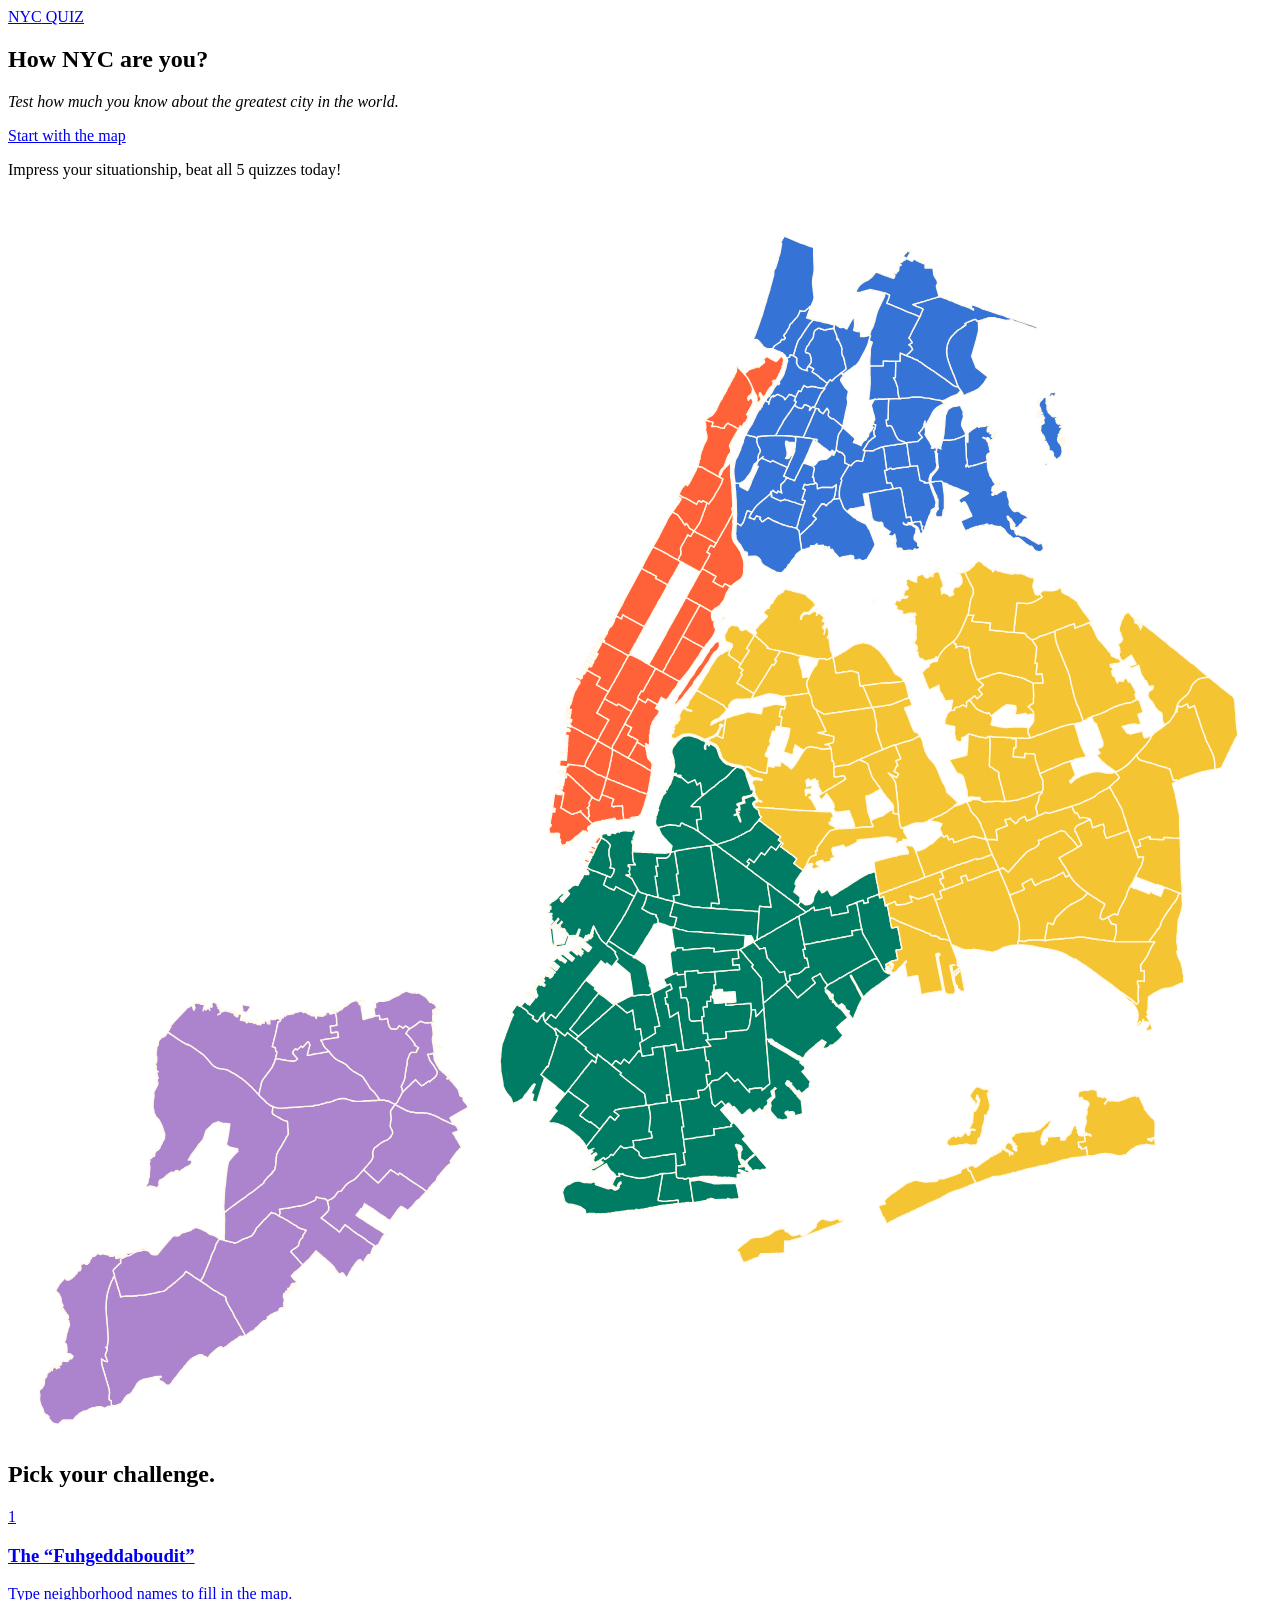
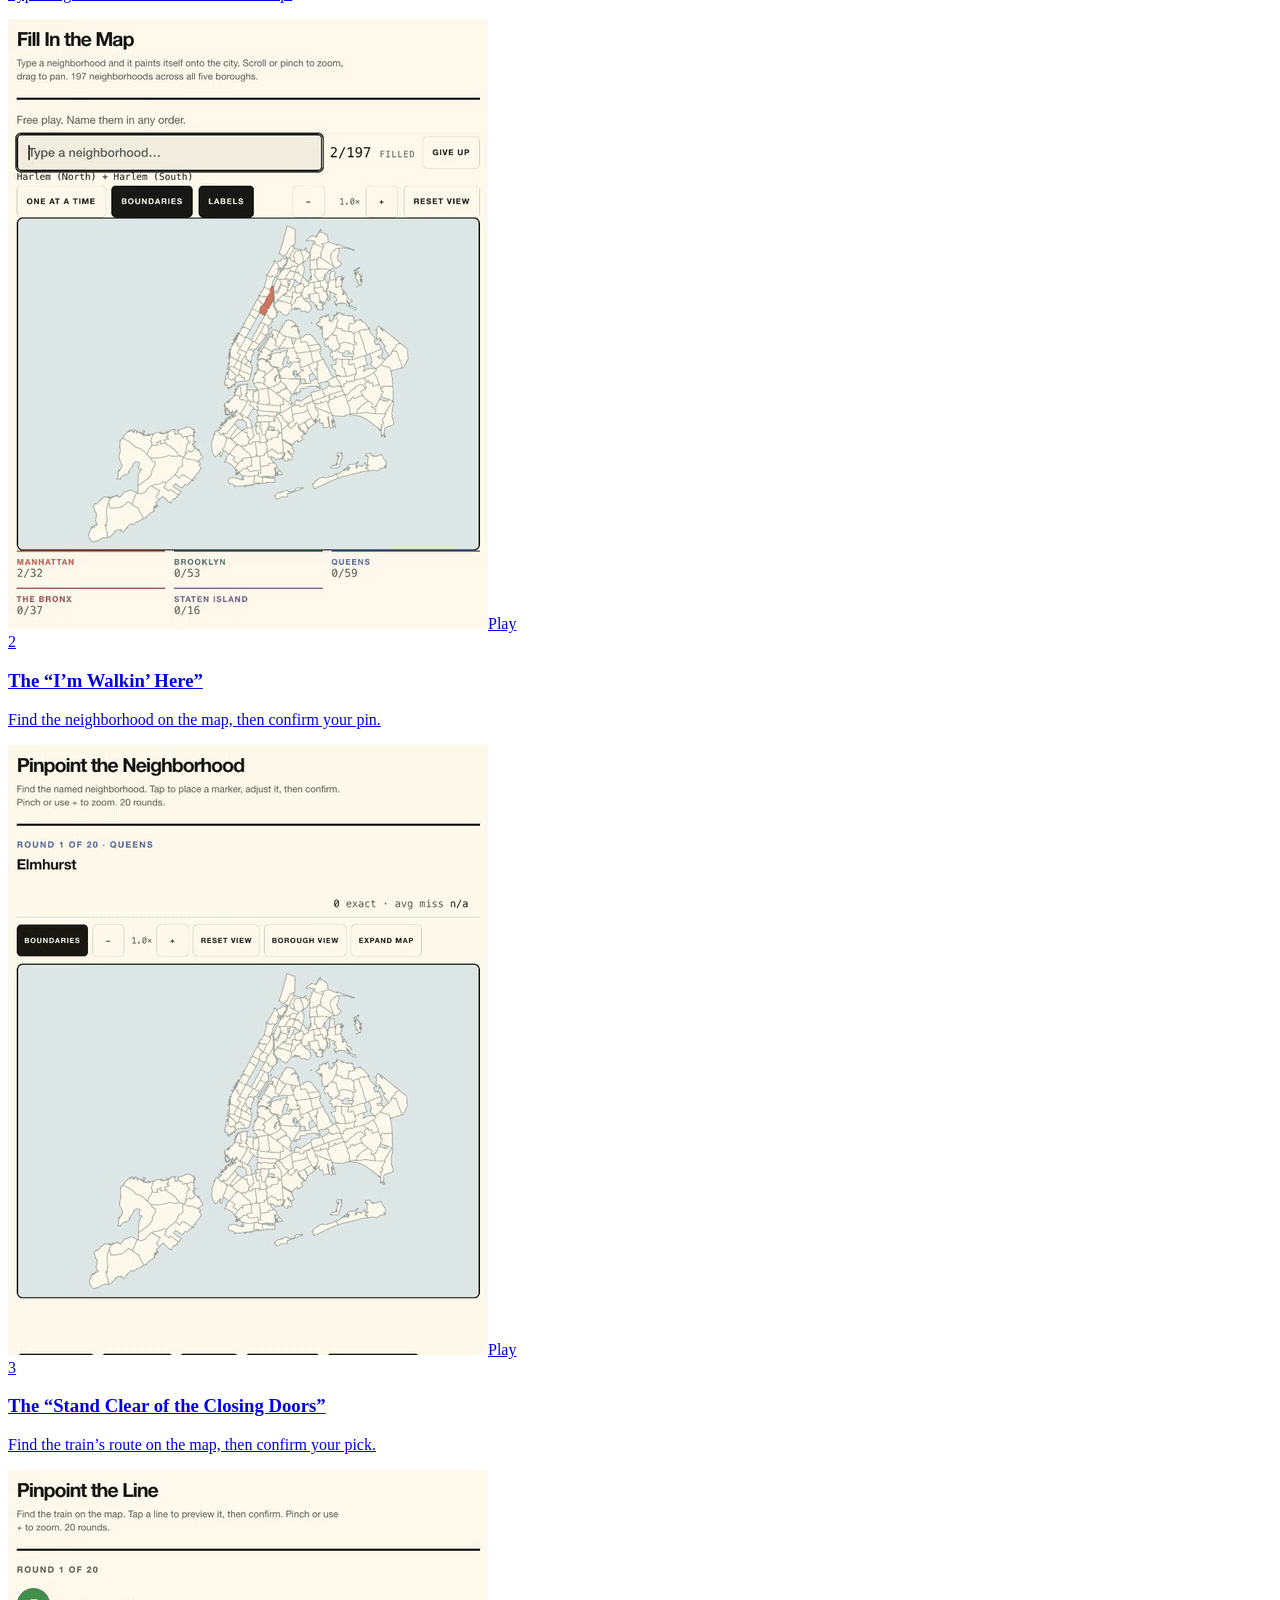
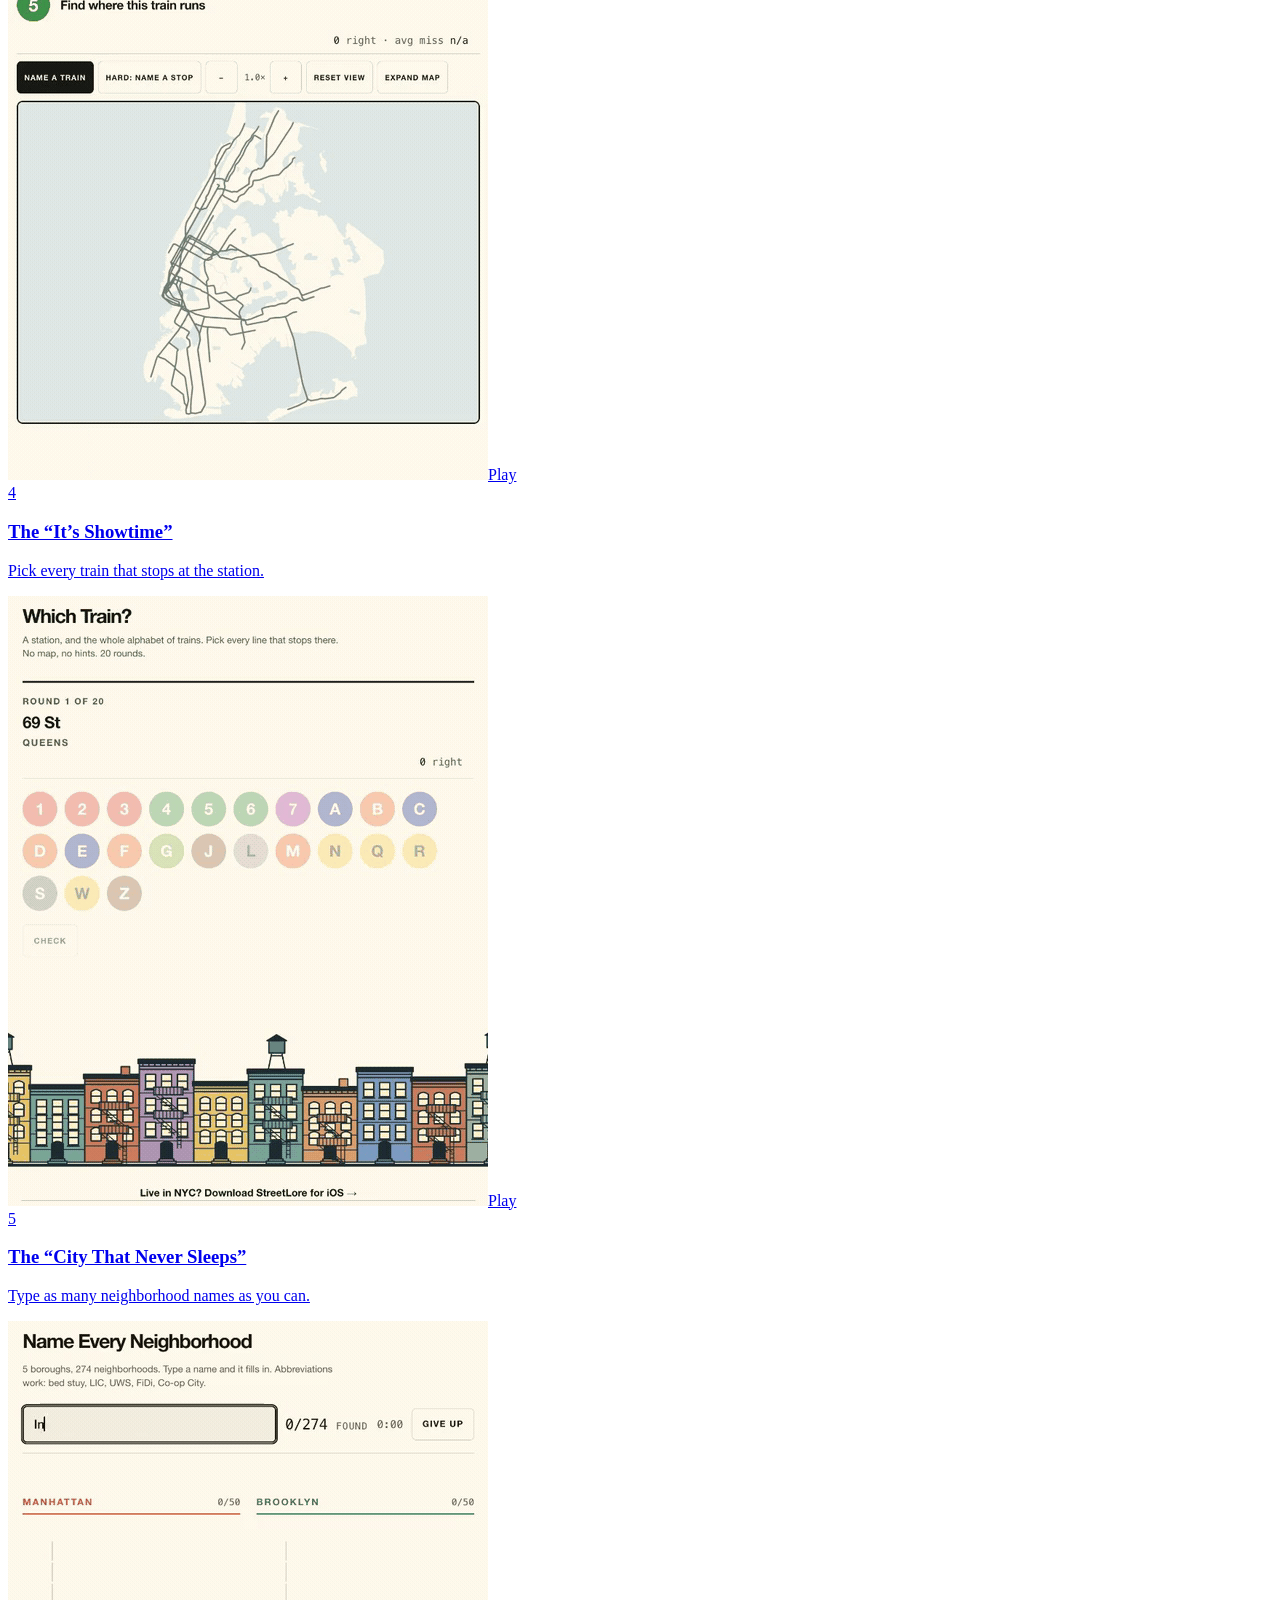
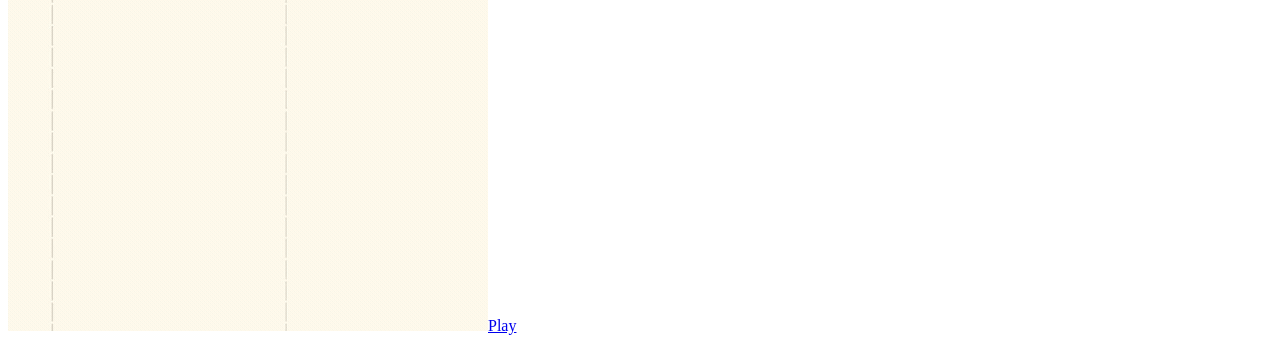
==== index.html @ 8388d72e "Simplify quiz cards and move Play below clickable gameplay previews" ====
<!doctype html>
<html lang="en"><head>
<meta charset="utf-8">
<meta name="viewport" content="width=device-width, initial-scale=1">
<title>NYC Quiz — How NYC are you?</title>
<meta name="description" content="Five free NYC quizzes. Name the neighborhoods, find your borough, and put your subway knowledge to the test. How much of New York do you really know?">
<meta property="og:title" content="How NYC are you?">
<meta property="og:description" content="197 neighborhoods. 5 boroughs. 23 subway lines. Five free quizzes to test your NYC knowledge.">
<meta property="og:type" content="website">
</head><body class="menu-page">
<div class="wrap">
<header class="masthead"><a class="wordmark" href="index.html" aria-label="NYC Quiz home"><span class="brand-bullet">NYC</span> QUIZ</a></header>
<main>
<section class="hero" aria-labelledby="hero-title">
<div class="hero-copy"><h1 id="hero-title" aria-label="How NYC are you?">How <span class="new-york"><span id="rotating-place" aria-hidden="true">NYC</span><button type="button" class="rotation-toggle" aria-label="Pause place name rotation" aria-pressed="false" title="Pause place name rotation" hidden><span aria-hidden="true">Ⅱ</span></button></span> are you<span class="question">?</span></h1><p class="eyebrow"><em>Test how much you know about the greatest city in the world.</em></p><a class="hero-cta" href="fill-the-map.html">Start with the map </a><p class="situationship">Impress your situationship, beat all 5 quizzes today!</p></div>
<div class="city-art"><svg viewBox="0 0 580 570" role="img" aria-label="Map of New York City’s five boroughs, colored by borough"><g stroke="#fff9e9" stroke-width=".65" stroke-linejoin="round"><path d="M271.7,428.7 L270.0,430.8 L268.6,432.5 L268.0,433.4 L267.3,434.2 L267.0,434.6 L265.5,436.5 L265.0,436.4 L264.8,435.8 L264.5,435.2 L264.1,434.8 L263.8,434.3 L263.4,433.8 L262.9,433.4 L262.3,432.6 L261.8,432.1 L259.7,430.4 L258.9,429.8 L258.2,429.3 L257.8,429.0 L257.5,428.7 L257.0,428.4 L256.5,428.1 L256.2,427.8 L255.9,427.7 L255.5,427.6 L255.0,427.3 L254.4,426.9 L253.5,426.7 L252.7,426.3 L252.2,426.1 L251.7,426.0 L251.4,426.0 L251.1,425.9 L250.8,425.9 L250.5,425.8 L250.2,425.8 L249.9,425.8 L249.5,425.8 L249.2,425.9 L248.4,425.6 L248.1,425.2 L248.3,424.8 L248.8,424.3 L249.3,423.7 L249.5,423.3 L250.0,422.6 L250.2,422.4 L250.8,421.6 L251.1,421.2 L252.0,420.2 L251.3,419.6 L250.5,419.0 L252.3,416.8 L253.9,414.7 L255.7,412.5 L256.3,411.7 L256.9,410.9 L257.2,411.2 L259.1,412.6 L259.5,413.0 L260.3,413.5 L261.4,414.3 L263.9,416.0 L264.6,416.5 L265.3,417.0 L265.6,417.3 L266.4,417.8 L266.0,418.2 L265.6,418.6 L264.7,419.5 L262.9,421.7 L262.4,422.4 L262.9,422.8 L263.1,422.9 L263.9,423.4 L264.7,424.1 L265.5,424.6 L266.2,425.1 L267.0,425.6 L267.3,425.2 L268.0,425.8 L268.7,426.4 L269.5,426.9 L270.2,427.6 L270.9,428.1 L271.7,428.7 L271.7,428.7 Z" fill="#007c65"/><path d="M235.3,372.3 L237.8,374.0 L238.5,374.8 L238.7,375.4 L239.2,375.7 L239.6,376.0 L240.1,376.2 L240.4,376.5 L240.7,376.6 L241.0,376.7 L241.4,376.9 L241.0,377.3 L240.7,377.7 L242.7,379.5 L243.1,379.1 L243.6,378.4 L243.9,378.0 L244.0,377.7 L244.2,377.3 L244.9,376.5 L245.2,376.2 L245.6,375.7 L246.0,375.4 L246.3,375.0 L246.2,375.4 L246.0,375.8 L245.8,376.2 L245.7,376.7 L245.6,377.3 L245.8,377.7 L245.9,378.2 L246.0,378.6 L246.2,378.9 L246.4,379.3 L246.9,379.9 L247.2,380.1 L247.8,380.6 L248.2,380.8 L248.6,381.2 L249.1,381.6 L249.6,381.9 L249.9,382.2 L250.2,382.3 L250.4,382.6 L250.7,383.0 L251.0,383.2 L251.3,383.9 L251.5,384.3 L251.6,384.9 L251.6,385.6 L251.9,385.5 L252.4,385.8 L252.1,386.7 L251.8,387.7 L251.5,388.7 L251.2,389.6 L250.9,390.5 L250.6,391.6 L250.3,392.5 L249.7,394.4 L248.6,397.4 L248.4,398.2 L248.1,399.2 L247.8,400.1 L247.4,399.9 L247.1,400.3 L246.9,400.5 L246.6,401.1 L246.3,401.3 L245.8,402.1 L245.2,402.9 L244.6,403.6 L245.5,404.4 L246.3,405.0 L246.0,405.6 L245.9,406.2 L245.8,406.6 L245.3,407.9 L244.7,410.0 L243.6,413.4 L242.9,415.7 L242.7,416.4 L240.5,415.7 L241.2,412.8 L240.6,412.5 L240.1,412.2 L240.2,411.8 L241.1,409.9 L241.4,409.4 L241.5,408.9 L241.9,408.1 L241.5,407.9 L241.1,408.1 L240.8,408.5 L240.3,409.0 L240.0,409.5 L239.6,410.0 L239.2,410.5 L239.0,410.9 L238.6,411.4 L238.0,412.1 L237.8,412.4 L237.5,412.6 L237.1,413.1 L236.7,413.9 L236.4,414.3 L235.7,415.0 L235.1,415.2 L234.8,415.5 L234.5,415.6 L234.1,415.9 L233.2,416.3 L232.8,416.4 L232.6,416.5 L232.0,416.8 L231.7,416.9 L231.5,416.5 L231.3,416.0 L231.2,415.5 L231.1,415.1 L230.9,414.7 L230.7,414.3 L230.4,413.9 L230.2,413.7 L228.9,412.1 L227.8,410.4 L227.6,409.8 L227.3,409.1 L227.2,408.7 L227.0,406.8 L226.8,406.1 L226.7,405.2 L226.6,404.6 L226.3,403.0 L226.2,402.6 L226.1,402.2 L226.1,401.8 L226.1,401.3 L226.0,400.3 L226.0,399.7 L226.0,399.4 L226.0,398.8 L225.9,398.3 L225.8,398.1 L225.8,397.7 L225.8,397.4 L225.9,396.4 L226.0,396.0 L226.1,395.2 L226.1,394.3 L226.3,392.5 L226.4,391.3 L226.6,390.4 L226.6,390.0 L226.7,389.6 L226.8,389.4 L227.0,388.8 L227.4,387.8 L227.5,387.4 L227.8,386.7 L228.4,384.9 L229.3,382.6 L229.5,381.9 L229.9,381.0 L230.2,380.0 L230.5,379.2 L230.9,378.3 L228.9,377.5 L231.0,378.2 L231.2,377.5 L231.5,377.0 L231.7,376.6 L232.0,376.2 L231.7,375.8 L231.3,375.4 L231.0,375.0 L233.1,372.1 L233.5,371.4 L234.7,372.3 L235.3,372.3 L235.3,372.3 Z" fill="#007c65"/><path d="M338.8,308.4 L339.1,308.6 L339.5,309.0 L340.2,309.4 L341.0,310.1 L342.1,311.0 L342.9,311.5 L343.3,311.9 L343.7,312.1 L344.4,312.6 L345.2,313.2 L345.5,313.4 L345.9,313.8 L346.7,314.3 L347.4,314.9 L347.7,315.1 L348.2,315.4 L348.5,315.9 L348.6,316.4 L348.7,316.9 L348.7,317.3 L348.8,317.9 L348.9,318.2 L348.9,318.8 L349.1,319.8 L349.2,320.7 L349.4,321.6 L349.5,322.7 L349.7,323.6 L349.7,324.0 L349.8,324.5 L350.0,325.5 L350.1,326.4 L350.2,326.8 L349.3,326.8 L348.5,326.7 L347.4,326.7 L344.9,326.4 L344.8,327.5 L344.7,328.9 L343.8,328.8 L342.7,328.8 L341.7,328.6 L341.5,328.6 L340.0,328.5 L339.6,328.5 L339.1,328.5 L338.8,328.5 L338.4,328.4 L336.7,328.2 L336.3,328.2 L335.6,328.2 L333.9,328.1 L333.5,328.1 L330.8,327.9 L329.7,327.7 L328.8,327.7 L328.1,327.7 L326.9,327.6 L326.1,327.6 L325.3,327.5 L325.0,327.5 L323.5,327.3 L322.6,327.3 L322.7,325.9 L322.7,324.9 L323.4,324.9 L325.5,325.1 L326.4,325.1 L326.2,324.2 L326.1,323.2 L325.9,322.3 L325.8,321.4 L325.6,320.3 L325.5,319.4 L325.4,318.5 L325.3,318.1 L325.2,317.5 L325.1,316.5 L324.9,315.6 L324.8,314.6 L324.6,313.7 L324.5,312.8 L324.3,311.7 L324.2,310.8 L324.0,309.9 L323.9,308.9 L323.7,308.0 L323.6,307.1 L323.5,306.0 L323.3,305.1 L323.2,304.2 L323.1,303.5 L323.0,303.0 L323.0,302.6 L322.9,302.3 L322.8,301.5 L322.6,300.3 L322.5,299.4 L322.3,298.5 L323.0,298.4 L324.8,298.1 L325.6,298.6 L326.2,299.1 L327.0,299.6 L327.8,300.3 L328.1,300.6 L328.5,300.8 L328.9,301.1 L329.3,301.3 L329.9,301.9 L330.3,302.1 L330.7,302.4 L331.5,302.9 L331.8,303.3 L332.1,303.4 L332.5,303.7 L332.8,303.9 L333.5,304.5 L334.2,305.0 L334.7,305.4 L335.1,305.6 L335.4,305.9 L336.1,306.4 L336.9,306.9 L337.8,307.6 L338.1,307.8 L338.6,308.2 L338.8,308.4 L338.8,308.4 Z" fill="#007c65"/><path d="M322.6,327.3 L319.9,327.1 L319.5,327.1 L319.0,327.1 L318.6,327.0 L318.2,327.0 L317.1,326.8 L314.7,326.7 L313.8,326.6 L312.7,326.3 L311.6,325.9 L310.9,325.9 L308.6,325.3 L305.6,324.3 L305.5,323.2 L305.3,321.9 L305.2,321.5 L306.2,321.4 L307.1,321.2 L308.1,321.1 L307.9,320.2 L307.8,319.1 L307.6,318.2 L307.5,317.2 L307.3,316.3 L307.2,315.4 L307.0,314.5 L306.9,313.4 L306.8,312.9 L306.8,312.5 L306.7,312.0 L306.6,311.6 L307.3,311.5 L307.1,308.7 L306.7,306.7 L306.3,303.8 L306.0,302.0 L305.8,301.2 L306.7,300.9 L308.0,300.7 L308.9,300.6 L309.9,300.3 L310.8,300.2 L311.7,300.0 L312.5,299.9 L313.4,299.8 L314.3,299.6 L314.8,299.5 L315.3,299.5 L315.8,299.4 L316.7,299.3 L317.0,299.3 L318.7,299.0 L319.6,298.9 L320.5,298.7 L322.1,298.5 L322.5,299.4 L322.6,300.3 L322.8,301.3 L322.9,302.3 L323.0,302.6 L323.0,303.0 L323.1,303.5 L323.1,303.9 L323.3,305.1 L323.5,306.0 L323.6,306.8 L323.7,308.0 L323.8,308.6 L324.0,309.9 L324.2,310.8 L324.3,311.7 L324.5,312.8 L324.6,313.7 L324.8,314.6 L324.9,315.6 L325.1,316.5 L325.2,317.5 L325.3,318.1 L325.4,318.5 L325.5,319.4 L325.6,320.3 L325.8,321.4 L325.9,322.3 L326.1,323.2 L326.2,324.2 L326.4,325.1 L325.5,325.1 L323.4,324.9 L322.7,324.9 L322.7,325.9 L322.6,327.3 L322.6,327.3 Z" fill="#007c65"/><path d="M277.1,399.4 L279.3,401.2 L281.5,402.9 L280.9,403.5 L283.0,405.3 L285.2,407.0 L286.2,407.8 L287.1,408.5 L287.5,408.7 L289.7,410.5 L291.9,412.2 L292.2,412.6 L292.4,413.9 L292.5,414.3 L292.6,415.2 L292.8,416.7 L293.0,417.7 L292.1,417.8 L291.2,418.0 L290.3,418.1 L289.3,418.2 L288.4,418.3 L287.4,418.5 L286.4,418.6 L286.0,418.7 L285.5,418.7 L284.6,418.9 L283.6,419.0 L282.7,419.1 L281.9,419.2 L280.9,419.4 L279.9,419.6 L278.8,419.8 L278.1,420.6 L278.6,420.9 L280.4,422.4 L279.7,423.1 L279.1,423.8 L278.5,424.6 L276.3,422.8 L275.9,423.4 L275.2,424.2 L274.6,425.0 L274.0,425.8 L273.4,426.4 L271.7,428.7 L270.9,428.1 L270.2,427.6 L269.5,426.9 L268.7,426.4 L268.0,425.8 L267.3,425.2 L267.0,425.6 L266.2,425.1 L265.5,424.6 L264.7,424.1 L263.9,423.4 L263.1,422.9 L262.9,422.8 L262.4,422.4 L262.9,421.7 L264.7,419.5 L265.3,418.9 L266.0,418.2 L266.4,417.8 L265.6,417.3 L265.3,417.0 L264.6,416.5 L263.9,416.0 L261.4,414.3 L260.3,413.5 L259.5,413.0 L259.1,412.6 L257.2,411.2 L256.9,410.9 L257.5,410.2 L258.1,409.5 L258.6,408.7 L259.2,408.1 L259.8,407.3 L260.4,406.5 L261.0,405.9 L261.5,405.1 L262.2,404.3 L262.7,403.5 L263.3,402.9 L263.9,402.1 L264.4,401.3 L265.0,400.7 L265.6,399.9 L266.1,399.4 L266.8,398.4 L267.4,397.7 L268.0,396.9 L269.6,398.2 L269.8,397.2 L270.1,396.1 L270.2,395.3 L270.4,394.7 L270.5,394.3 L272.2,395.5 L272.6,395.6 L272.9,396.1 L273.2,396.4 L274.7,397.4 L277.1,399.4 L277.1,399.4 Z" fill="#007c65"/><path d="M291.1,388.3 L289.9,389.1 L290.0,389.6 L290.1,390.1 L290.3,391.2 L290.4,392.1 L290.5,393.1 L289.6,392.6 L289.0,393.3 L288.7,393.8 L288.4,394.0 L288.2,394.4 L287.9,394.8 L287.6,395.2 L287.3,395.5 L287.0,395.8 L286.7,396.2 L286.1,396.9 L285.8,397.3 L285.5,397.7 L285.0,398.4 L282.7,396.6 L282.1,397.4 L281.7,398.1 L281.1,398.8 L278.9,397.2 L278.3,397.8 L277.7,398.6 L277.1,399.4 L274.7,397.4 L273.2,396.4 L272.9,396.1 L272.3,395.8 L272.2,395.5 L270.5,394.2 L270.4,394.5 L270.3,395.1 L270.1,396.1 L269.2,395.5 L267.0,393.8 L264.8,391.9 L265.1,391.6 L265.4,391.3 L264.2,390.4 L263.6,389.9 L263.2,389.5 L261.1,387.8 L260.4,387.3 L260.8,386.9 L261.1,386.6 L261.8,386.0 L262.5,385.3 L263.2,384.7 L263.9,384.1 L264.6,383.5 L265.3,382.8 L266.1,382.2 L266.8,381.6 L267.5,381.0 L268.2,380.4 L268.9,379.7 L269.6,379.1 L270.4,378.4 L271.1,377.9 L271.8,377.3 L272.4,376.6 L272.9,376.2 L273.1,376.0 L273.8,375.4 L274.6,374.8 L275.3,374.1 L276.0,373.5 L276.7,372.8 L277.4,372.3 L278.1,371.7 L278.9,371.0 L279.7,371.8 L280.5,372.3 L281.3,373.0 L282.1,373.6 L282.5,374.0 L282.8,374.3 L283.8,375.0 L284.1,375.3 L284.7,375.0 L285.1,374.8 L285.9,374.4 L286.7,373.9 L287.0,376.3 L287.1,376.7 L287.2,377.4 L287.4,378.9 L287.5,379.9 L287.6,380.4 L287.7,381.0 L287.8,381.7 L288.0,383.0 L289.1,382.7 L290.2,382.6 L290.5,384.3 L290.5,384.9 L290.7,385.7 L291.1,388.3 L291.1,388.3 Z" fill="#007c65"/><path d="M314.4,462.5 L314.0,462.5 L313.7,462.4 L313.4,462.4 L313.1,462.4 L312.8,462.4 L312.4,462.3 L311.8,462.3 L311.2,462.4 L310.7,462.4 L310.6,463.1 L310.4,462.7 L309.7,462.5 L309.0,462.7 L308.5,462.7 L308.0,462.8 L308.0,463.4 L307.8,463.1 L307.5,462.9 L307.5,461.2 L305.9,461.4 L304.0,461.5 L302.2,461.8 L301.9,461.8 L301.6,461.8 L301.3,461.8 L300.9,461.8 L300.6,461.8 L300.2,461.8 L299.4,461.6 L299.0,461.5 L298.7,461.5 L298.5,461.4 L298.2,461.2 L298.3,460.9 L298.3,460.5 L298.5,459.9 L298.7,458.8 L299.0,457.1 L299.1,456.3 L299.3,455.3 L299.4,454.6 L299.7,453.1 L299.9,451.6 L300.0,451.2 L300.1,450.7 L300.2,450.1 L300.3,449.7 L300.4,449.0 L300.6,449.0 L303.5,448.9 L304.3,448.8 L305.3,448.6 L306.5,448.5 L306.7,448.9 L306.7,449.5 L306.8,450.3 L306.9,450.7 L307.8,451.2 L309.4,451.1 L309.9,451.1 L310.1,451.4 L310.4,451.5 L310.9,451.5 L311.2,451.4 L311.7,451.2 L312.4,451.0 L312.7,451.2 L312.8,451.7 L312.9,452.5 L313.1,453.7 L313.5,455.9 L313.7,457.6 L313.8,458.0 L313.9,459.0 L314.4,462.0 L314.4,462.5 L314.4,462.5 Z" fill="#007c65"/><path d="M274.8,312.4 L272.8,311.7 L271.1,311.0 L269.5,310.4 L269.3,310.3 L268.8,310.2 L268.4,310.1 L268.1,309.9 L267.8,309.8 L267.4,309.7 L267.1,309.5 L266.7,309.4 L266.3,309.0 L265.7,308.7 L266.0,307.7 L266.3,306.7 L266.6,306.3 L267.0,305.5 L267.4,304.7 L267.7,304.1 L267.9,303.8 L267.8,303.3 L268.1,303.0 L268.4,303.0 L268.9,301.5 L269.3,300.6 L269.8,299.5 L270.1,299.3 L270.1,298.9 L270.6,297.8 L270.8,297.6 L271.0,297.2 L271.9,295.6 L272.2,295.1 L272.5,295.1 L272.8,295.2 L273.3,295.5 L273.9,295.9 L274.3,296.1 L274.6,296.3 L274.9,296.5 L275.1,296.8 L275.9,297.7 L276.3,298.0 L276.4,298.4 L276.2,299.3 L276.0,299.8 L275.9,300.2 L275.8,300.6 L275.8,300.8 L275.8,301.2 L275.8,301.9 L275.8,302.9 L275.9,303.4 L276.0,303.8 L276.4,305.5 L276.6,306.0 L276.8,307.1 L276.6,307.6 L276.5,308.1 L276.2,308.7 L276.5,308.7 L277.7,309.0 L278.1,309.1 L278.1,310.2 L278.0,310.7 L277.6,311.6 L277.3,312.0 L277.1,312.4 L276.7,313.2 L274.8,312.4 L274.8,312.4 Z" fill="#007c65"/><path d="M365.4,344.1 L365.9,346.1 L365.6,346.1 L364.9,346.2 L365.2,348.3 L365.6,350.2 L366.2,350.1 L366.4,350.2 L367.1,352.2 L367.5,354.3 L366.8,354.5 L366.4,354.5 L366.0,354.6 L365.7,354.8 L365.1,355.5 L364.0,356.5 L363.7,356.7 L363.4,356.8 L363.1,357.1 L362.2,357.4 L361.8,357.4 L361.4,357.5 L360.8,357.6 L360.3,357.6 L359.5,357.9 L358.6,358.0 L359.0,360.4 L358.2,361.0 L357.8,361.3 L357.1,360.4 L357.0,360.0 L356.7,358.5 L356.6,358.2 L356.3,356.3 L355.3,356.6 L354.4,356.7 L354.0,356.8 L353.3,355.9 L352.6,355.2 L352.0,354.4 L350.9,353.1 L349.4,351.4 L349.1,350.9 L348.3,350.1 L348.2,349.4 L347.8,347.5 L347.6,346.5 L347.5,345.9 L347.4,345.5 L346.9,345.5 L346.5,345.7 L345.5,345.8 L344.8,346.1 L344.4,345.4 L343.6,344.5 L343.3,344.2 L342.5,343.2 L342.2,342.9 L343.2,342.0 L343.5,341.9 L343.7,341.8 L344.3,341.5 L344.6,341.3 L345.5,340.7 L346.4,340.3 L347.1,340.1 L348.1,339.3 L349.0,338.8 L349.4,338.7 L349.9,338.3 L350.6,337.9 L350.9,337.7 L351.5,337.4 L351.8,337.2 L352.4,336.8 L353.3,336.3 L354.2,335.8 L355.1,335.3 L355.4,335.1 L355.9,334.9 L356.2,334.6 L356.5,334.5 L356.9,334.2 L358.0,333.7 L358.5,333.3 L358.9,333.1 L359.4,332.8 L360.1,332.4 L360.6,332.1 L361.2,331.9 L361.8,331.4 L362.6,331.0 L362.8,330.9 L363.1,332.1 L363.3,333.6 L363.6,335.1 L364.0,336.8 L364.3,338.4 L364.6,340.1 L365.0,342.0 L365.4,344.1 L365.4,344.1 Z" fill="#007c65"/><path d="M364.9,309.9 L364.4,310.6 L363.8,311.3 L363.4,311.9 L363.0,312.5 L362.1,313.8 L361.4,315.0 L361.3,315.4 L361.1,316.2 L361.3,316.4 L361.8,316.8 L361.3,318.1 L360.6,319.8 L361.1,320.1 L361.7,320.6 L362.4,321.2 L363.1,321.8 L363.5,322.0 L363.4,322.9 L363.4,323.8 L363.7,324.1 L362.8,325.4 L362.3,326.0 L361.7,325.7 L361.0,325.0 L360.1,324.3 L359.7,324.0 L359.4,323.8 L358.6,323.2 L357.9,322.7 L357.5,322.4 L357.1,322.1 L356.4,321.5 L355.6,321.0 L354.9,320.4 L354.1,319.9 L353.4,319.3 L353.1,319.1 L352.6,318.8 L351.9,318.2 L351.2,317.7 L350.5,317.1 L349.9,316.7 L348.9,316.0 L348.5,315.6 L347.7,315.1 L347.4,314.9 L346.7,314.3 L345.9,313.8 L345.5,313.4 L345.3,313.3 L344.4,312.6 L343.7,312.1 L343.3,311.9 L342.9,311.5 L342.2,311.0 L341.3,310.2 L340.3,309.5 L339.5,309.0 L339.1,308.6 L338.8,308.4 L340.1,306.7 L339.9,306.4 L339.4,306.2 L339.1,305.9 L340.1,304.6 L340.8,305.1 L341.5,305.6 L342.3,306.3 L344.2,303.7 L344.5,303.3 L345.3,302.3 L345.7,301.7 L346.0,302.0 L346.4,302.3 L346.9,302.6 L347.2,302.8 L348.6,300.9 L349.0,300.4 L350.2,298.9 L350.9,299.4 L351.6,299.9 L352.3,300.6 L352.8,299.9 L353.8,298.5 L355.0,297.0 L355.7,297.7 L354.6,299.1 L355.3,299.5 L356.9,300.7 L357.6,301.2 L358.4,301.9 L358.8,302.1 L359.1,302.4 L359.6,302.6 L359.9,302.9 L360.3,303.2 L360.6,303.5 L361.0,303.7 L361.3,304.1 L361.6,304.3 L362.0,304.6 L361.5,305.4 L360.6,306.7 L361.3,307.2 L362.0,307.7 L362.4,308.1 L362.8,308.4 L363.5,308.9 L364.2,309.4 L364.5,309.7 L364.9,309.9 L364.9,309.9 Z" fill="#007c65"/><path d="M355.0,297.0 L353.8,298.5 L352.8,299.9 L352.3,300.6 L351.7,300.0 L350.9,299.4 L350.2,298.9 L349.0,300.4 L348.6,300.9 L347.2,302.8 L346.9,302.6 L346.4,302.3 L346.1,302.0 L345.7,301.7 L345.4,302.1 L344.6,303.2 L344.2,303.7 L342.3,306.3 L341.5,305.6 L340.8,305.1 L340.1,304.6 L339.1,305.9 L339.4,306.2 L339.9,306.4 L340.1,306.7 L338.8,308.4 L338.6,308.2 L338.1,307.8 L337.8,307.6 L336.9,306.9 L336.1,306.4 L335.5,305.9 L335.1,305.6 L334.8,305.5 L334.2,305.0 L333.5,304.5 L332.8,303.9 L332.5,303.7 L332.1,303.4 L331.8,303.3 L331.5,302.9 L330.7,302.4 L330.3,302.1 L329.9,301.9 L329.3,301.3 L328.9,301.1 L328.5,300.8 L328.1,300.6 L327.8,300.3 L327.0,299.6 L326.3,299.1 L325.6,298.6 L324.8,298.1 L326.3,297.6 L326.7,297.4 L327.2,297.3 L327.8,297.2 L328.3,297.0 L329.0,296.8 L329.3,296.7 L329.7,296.5 L331.4,296.0 L332.6,295.5 L333.1,295.4 L333.9,294.8 L334.9,294.5 L335.4,294.1 L336.4,293.7 L336.8,293.4 L337.9,292.9 L338.5,292.5 L340.0,291.8 L340.5,291.6 L341.5,290.6 L342.3,289.4 L342.6,289.0 L343.4,288.1 L344.2,287.3 L344.6,286.8 L345.1,287.2 L345.8,287.7 L346.5,288.2 L346.9,288.6 L347.3,288.9 L347.7,289.1 L348.0,289.4 L348.4,289.6 L348.8,290.0 L349.1,290.3 L349.5,290.6 L349.9,290.8 L350.2,291.1 L350.6,291.3 L351.0,291.7 L351.6,292.2 L352.4,292.9 L353.1,293.4 L353.9,293.9 L354.6,294.6 L353.5,295.9 L354.2,296.5 L355.0,297.0 L355.0,297.0 Z" fill="#007c65"/><path d="M377.9,368.3 L377.8,368.3 L377.8,368.3 L377.8,368.3 L377.7,368.3 L377.7,368.2 L377.7,368.2 L377.7,368.2 L377.7,368.2 L377.7,368.2 L377.7,368.0 L377.7,368.0 L377.7,368.0 L377.7,368.0 L377.9,368.3 L377.9,368.3 L377.9,368.3 Z M375.0,364.0 L375.6,365.0 L375.4,364.8 L375.1,364.9 L375.0,365.3 L375.2,365.7 L375.4,366.0 L375.6,366.2 L375.9,366.6 L376.1,366.9 L376.4,367.2 L376.6,367.5 L376.7,367.9 L377.0,368.5 L377.4,369.1 L377.2,368.7 L376.9,368.3 L376.9,367.9 L377.1,367.9 L377.4,367.6 L377.7,367.9 L377.6,368.3 L377.9,368.3 L378.1,368.8 L377.9,369.2 L378.2,369.2 L378.4,369.5 L378.6,369.9 L378.7,370.1 L378.4,370.2 L378.2,370.2 L378.5,370.5 L378.8,370.2 L379.0,370.5 L379.2,370.9 L379.3,371.1 L379.5,371.3 L379.8,371.7 L380.0,372.1 L380.2,372.2 L380.5,372.3 L380.7,372.4 L381.0,372.6 L381.2,372.8 L381.4,373.0 L381.7,373.2 L382.4,373.8 L383.0,374.5 L383.6,375.2 L384.2,376.0 L384.8,376.7 L385.3,377.3 L384.9,377.9 L384.5,378.2 L382.4,380.0 L381.7,380.6 L381.0,381.3 L380.3,381.9 L380.6,382.3 L380.9,382.7 L381.1,383.1 L381.4,383.4 L381.7,383.9 L382.0,384.3 L382.5,384.8 L383.2,385.6 L382.8,386.0 L382.4,386.5 L382.0,386.9 L381.6,387.4 L381.3,387.7 L380.9,388.0 L380.3,388.6 L379.9,388.8 L379.4,389.2 L378.7,389.9 L377.3,390.1 L376.7,390.8 L376.1,391.3 L375.8,391.4 L374.1,391.7 L373.9,391.2 L374.4,390.5 L374.9,389.6 L375.4,388.8 L373.5,387.7 L372.7,388.3 L372.0,388.8 L371.2,389.5 L370.5,390.1 L369.8,390.8 L369.1,391.3 L368.4,391.9 L367.6,392.6 L366.9,393.3 L366.2,393.9 L365.7,394.8 L365.2,395.6 L364.8,396.2 L364.2,395.8 L363.4,395.3 L362.6,394.9 L362.2,394.8 L361.8,394.5 L361.5,394.4 L361.1,394.0 L360.6,393.8 L359.8,393.3 L358.9,392.7 L358.1,392.3 L357.3,391.8 L356.5,391.4 L355.7,390.9 L355.2,390.6 L354.8,390.4 L353.9,389.9 L353.2,389.4 L352.3,388.8 L351.9,388.7 L351.6,388.6 L351.4,388.3 L350.6,387.5 L350.3,387.3 L350.1,387.3 L349.8,387.4 L349.5,387.5 L347.9,387.3 L347.9,387.0 L347.7,385.3 L347.6,384.1 L347.6,383.8 L347.6,383.5 L347.6,383.1 L347.5,382.5 L347.5,382.1 L347.4,381.7 L347.4,381.3 L347.4,380.8 L347.3,380.4 L347.2,378.8 L347.1,377.3 L347.0,376.7 L347.0,375.8 L346.9,375.4 L346.8,374.3 L346.8,373.4 L346.6,371.4 L346.5,370.9 L347.1,370.4 L347.6,370.0 L347.9,369.7 L348.2,369.5 L348.5,369.2 L348.9,368.9 L349.2,368.7 L349.6,368.3 L350.3,367.6 L351.0,367.1 L351.7,366.5 L352.4,365.8 L353.1,365.2 L353.9,364.6 L354.6,364.0 L355.3,363.5 L356.2,362.7 L357.0,362.1 L357.7,363.1 L358.1,363.3 L358.8,364.1 L360.0,365.6 L360.5,366.2 L361.3,367.1 L362.3,368.4 L363.2,367.6 L363.9,367.0 L364.6,366.5 L365.4,365.8 L365.7,365.6 L366.0,365.3 L366.8,364.6 L367.6,364.0 L368.3,363.3 L368.6,363.1 L368.9,362.8 L369.5,362.3 L369.7,362.2 L370.0,361.9 L370.4,361.5 L370.1,361.1 L369.8,360.7 L369.5,360.4 L368.8,359.7 L369.5,359.1 L370.4,358.5 L370.7,358.4 L371.1,358.2 L371.8,357.8 L372.7,357.2 L373.7,359.2 L374.1,359.8 L374.4,360.4 L374.8,360.9 L376.2,362.4 L374.9,364.0 L375.0,364.0 Z" fill="#007c65"/><path d="M274.8,312.4 L274.6,313.0 L274.3,314.0 L273.9,314.9 L273.6,315.8 L273.4,316.2 L273.3,316.5 L275.9,318.0 L276.1,318.1 L278.1,319.0 L278.4,318.4 L278.6,318.1 L278.9,317.3 L280.3,318.1 L281.1,318.5 L283.1,319.5 L285.1,320.6 L287.4,321.8 L287.1,322.5 L286.6,323.4 L286.2,324.2 L285.8,325.0 L285.3,325.9 L284.9,326.7 L284.5,327.6 L284.3,328.0 L284.0,328.4 L283.6,329.2 L283.2,330.1 L282.9,330.5 L282.4,331.2 L282.0,332.0 L281.5,332.8 L281.0,333.7 L280.5,334.4 L280.0,335.1 L279.8,335.5 L279.5,335.9 L279.0,336.7 L278.5,337.5 L278.1,338.1 L277.5,339.2 L277.0,339.9 L276.5,340.7 L276.0,341.5 L275.5,342.3 L275.0,343.1 L274.4,343.8 L272.5,342.3 L272.2,341.8 L271.4,340.6 L271.1,340.1 L270.8,339.4 L270.5,339.2 L270.3,338.7 L269.8,337.7 L269.5,337.1 L269.1,336.3 L268.9,335.9 L268.7,335.5 L268.5,335.9 L268.0,337.0 L267.7,337.9 L267.4,338.7 L267.0,339.7 L266.2,339.4 L265.9,340.1 L265.1,339.8 L264.4,341.5 L264.1,341.5 L263.6,341.4 L263.3,341.0 L262.9,340.9 L262.3,340.6 L261.9,340.6 L261.5,340.6 L261.1,341.5 L260.6,342.9 L260.6,342.6 L261.1,341.3 L261.4,340.5 L262.1,338.5 L262.5,337.1 L262.0,336.8 L261.4,338.3 L260.8,339.8 L259.9,341.8 L260.3,339.8 L257.5,339.9 L255.9,344.4 L251.8,345.0 L250.6,344.8 L250.1,344.1 L249.6,343.3 L248.9,337.5 L248.7,336.6 L248.2,335.9 L248.6,335.9 L250.0,336.7 L250.8,344.0 L250.9,344.5 L251.5,344.6 L251.6,343.8 L255.1,343.6 L256.5,339.8 L257.0,339.8 L257.1,339.2 L256.5,339.0 L256.5,338.4 L255.9,338.3 L255.8,337.9 L255.9,337.5 L253.3,338.4 L255.6,337.1 L255.4,336.8 L255.1,336.7 L254.8,336.8 L254.3,336.6 L253.8,336.3 L253.6,336.4 L253.1,336.2 L252.4,337.1 L253.0,336.0 L253.5,335.5 L253.2,335.3 L251.9,336.7 L253.1,335.1 L254.4,333.7 L254.0,333.3 L253.4,334.0 L252.4,335.1 L251.2,334.2 L252.8,332.3 L252.4,331.9 L252.1,332.4 L250.8,333.8 L249.3,335.5 L248.7,335.0 L250.2,333.3 L249.7,332.8 L249.5,332.9 L249.4,332.4 L249.5,331.8 L249.6,331.4 L249.4,330.9 L249.1,331.0 L249.1,331.4 L248.7,331.4 L249.1,330.9 L249.0,330.5 L249.5,330.3 L249.6,329.9 L249.6,329.7 L248.4,329.6 L247.7,329.4 L247.5,328.8 L248.4,328.8 L248.4,328.0 L249.1,327.7 L249.1,327.1 L248.8,327.1 L248.5,327.1 L248.0,327.1 L248.3,327.1 L248.6,327.1 L248.9,327.0 L249.2,326.8 L248.9,326.3 L248.1,326.4 L248.2,325.5 L248.6,325.3 L249.8,324.1 L250.0,324.2 L250.7,323.7 L252.3,322.4 L252.4,322.0 L254.6,320.3 L255.3,321.1 L253.3,322.8 L253.8,323.4 L253.5,323.7 L254.4,324.5 L255.5,323.2 L256.8,321.8 L257.7,320.7 L257.3,320.2 L256.6,319.3 L255.6,320.1 L256.5,319.1 L257.9,318.1 L258.8,317.3 L259.2,316.9 L259.5,316.9 L259.9,316.8 L260.4,316.5 L261.0,316.8 L261.5,316.9 L261.7,316.3 L262.4,315.1 L262.7,314.3 L263.5,313.4 L263.9,312.5 L264.3,311.5 L265.3,311.9 L265.4,311.5 L266.3,311.9 L266.6,311.2 L266.0,310.1 L265.3,309.7 L265.5,309.1 L265.7,308.7 L266.3,309.0 L266.7,309.3 L267.1,309.5 L267.4,309.7 L267.8,309.8 L268.1,309.9 L268.4,310.1 L268.8,310.2 L269.3,310.3 L269.5,310.4 L271.1,311.0 L272.8,311.7 L274.8,312.4 L274.8,312.4 Z" fill="#007c65"/><path d="M305.6,324.3 L303.6,323.8 L302.8,323.6 L302.5,323.6 L301.5,323.3 L300.4,322.9 L299.5,322.7 L298.3,322.4 L297.9,319.5 L297.7,318.1 L297.5,316.8 L297.2,314.9 L296.9,312.6 L297.9,312.6 L297.5,309.9 L297.2,308.0 L298.2,308.0 L297.7,304.5 L297.6,304.1 L298.6,304.2 L299.6,304.2 L300.6,304.2 L301.5,304.3 L301.9,304.2 L302.1,304.2 L302.6,303.9 L302.9,303.7 L303.2,303.4 L303.6,302.9 L303.8,302.4 L304.0,301.9 L304.4,301.5 L305.0,301.3 L305.8,301.2 L306.0,302.0 L306.3,303.8 L306.7,306.7 L307.1,308.7 L307.5,311.5 L306.8,311.5 L306.7,311.9 L306.7,312.3 L306.8,312.9 L306.9,313.4 L307.0,314.5 L307.2,315.4 L307.3,316.3 L307.5,317.2 L307.6,318.1 L307.8,319.1 L307.9,320.2 L308.1,321.1 L307.1,321.2 L306.2,321.4 L305.2,321.5 L305.3,321.9 L305.5,323.2 L305.6,324.3 L305.6,324.3 Z" fill="#007c65"/><path d="M300.4,449.0 L300.3,449.5 L300.2,449.8 L300.1,450.6 L300.0,451.2 L299.9,451.5 L299.7,453.1 L299.4,454.5 L299.3,455.3 L299.1,456.3 L299.0,457.1 L298.7,458.8 L298.5,459.8 L298.3,460.5 L298.3,460.9 L298.2,461.2 L298.5,461.4 L298.7,461.5 L299.0,461.5 L299.3,461.5 L300.2,461.8 L300.6,461.8 L300.9,461.8 L301.3,461.8 L301.6,461.8 L301.9,461.8 L302.2,461.8 L304.0,461.5 L305.9,461.4 L307.5,461.2 L307.5,462.9 L307.1,462.9 L306.7,462.9 L306.4,462.9 L306.1,462.9 L304.8,463.2 L304.2,463.2 L303.8,463.3 L302.9,463.3 L302.4,463.4 L301.9,463.4 L301.0,463.6 L299.8,463.7 L299.6,464.1 L299.4,463.8 L298.8,463.8 L298.4,464.0 L298.2,464.0 L297.8,464.1 L297.5,464.4 L297.8,465.0 L297.4,464.4 L297.0,464.2 L296.1,464.4 L295.7,464.6 L295.9,465.3 L295.5,464.8 L295.2,464.6 L294.5,464.6 L294.1,464.8 L293.7,465.0 L293.8,465.5 L293.8,465.9 L293.6,465.5 L293.6,465.1 L293.3,465.0 L293.0,465.0 L292.6,465.1 L292.2,465.1 L291.8,465.4 L291.7,466.0 L291.5,465.5 L291.2,465.4 L290.9,465.4 L290.3,465.5 L290.0,465.5 L289.7,465.7 L289.4,465.8 L289.5,466.4 L289.1,466.4 L289.4,466.3 L289.4,466.0 L289.2,465.7 L288.9,465.5 L288.6,465.5 L288.4,465.5 L288.1,465.5 L287.6,465.8 L287.3,465.9 L287.4,466.3 L287.7,466.3 L287.3,466.4 L287.1,466.0 L286.6,465.8 L286.2,465.8 L285.8,465.9 L285.5,466.0 L285.1,466.0 L285.4,466.3 L285.2,466.4 L285.0,466.0 L284.6,465.9 L284.3,466.0 L284.0,466.0 L283.4,466.2 L283.7,467.7 L284.0,467.7 L283.7,467.9 L283.8,468.7 L283.6,467.9 L283.3,468.0 L283.6,467.7 L283.3,466.2 L281.5,466.4 L280.7,466.6 L280.3,466.6 L279.9,466.6 L279.7,466.7 L279.4,466.7 L279.2,466.7 L278.6,466.8 L278.3,466.8 L277.8,467.0 L277.6,467.0 L277.3,467.0 L276.9,467.1 L276.7,467.1 L276.5,467.5 L276.0,467.2 L275.6,467.2 L275.3,467.3 L275.0,467.3 L274.7,467.3 L274.2,467.5 L273.9,467.5 L273.6,467.5 L273.2,467.5 L272.8,467.5 L272.5,467.5 L272.3,467.5 L272.2,467.9 L272.0,467.6 L270.5,467.5 L270.1,467.6 L269.9,467.6 L269.5,467.5 L269.1,467.3 L268.8,467.3 L268.3,467.3 L267.7,467.3 L267.3,467.3 L266.9,467.3 L266.5,467.3 L266.2,467.5 L265.9,467.5 L265.4,467.7 L265.3,468.5 L265.1,467.6 L265.1,467.2 L265.0,466.6 L264.8,465.8 L262.5,464.2 L260.7,463.6 L258.6,463.1 L258.0,463.1 L257.3,463.1 L256.7,462.8 L256.2,462.5 L255.5,461.8 L255.1,460.6 L254.9,459.4 L254.6,458.2 L254.4,457.9 L254.5,457.5 L254.6,457.1 L255.0,456.0 L255.3,455.6 L255.6,455.1 L255.9,454.9 L256.2,454.6 L256.5,454.3 L256.9,454.2 L257.2,454.1 L257.5,454.0 L257.8,453.8 L258.1,453.7 L258.4,453.4 L258.7,453.3 L259.0,453.1 L259.3,452.9 L259.6,452.8 L259.9,452.7 L260.9,452.5 L261.4,452.4 L262.5,452.5 L263.3,452.8 L264.4,453.2 L265.1,453.2 L265.4,453.2 L266.1,453.2 L266.5,453.3 L267.7,453.3 L268.3,452.9 L269.1,452.8 L269.5,453.1 L269.6,454.1 L275.0,455.9 L275.4,456.0 L275.7,456.0 L276.0,455.9 L276.5,455.8 L276.8,455.8 L277.5,456.0 L278.2,456.6 L278.8,456.6 L279.1,456.4 L279.6,456.3 L279.3,456.3 L279.7,456.2 L280.5,455.3 L280.2,455.0 L280.4,454.6 L281.0,453.7 L281.3,453.6 L281.2,452.8 L280.4,453.4 L280.1,453.8 L279.9,454.2 L279.6,455.0 L279.4,455.3 L279.1,455.5 L278.8,455.3 L278.3,455.0 L277.7,454.5 L277.2,454.1 L277.9,452.4 L278.5,451.4 L278.7,451.0 L278.9,450.4 L280.0,450.3 L280.6,450.2 L280.5,449.8 L280.3,449.4 L280.1,449.0 L280.5,449.0 L280.9,449.2 L281.3,449.2 L281.7,449.2 L282.2,449.0 L282.3,449.5 L283.2,449.8 L284.3,450.1 L285.3,450.3 L286.6,450.6 L287.0,450.7 L289.7,451.2 L292.3,451.0 L292.9,450.8 L293.9,450.6 L295.3,450.2 L296.2,450.1 L296.5,449.9 L296.9,449.9 L298.0,449.7 L299.1,449.2 L300.1,449.0 L300.4,449.0 L300.4,449.0 Z" fill="#007c65"/><path d="M322.6,327.3 L323.5,327.3 L324.9,327.5 L325.3,327.5 L326.1,327.6 L326.9,327.6 L328.1,327.7 L328.8,327.7 L329.6,327.7 L330.6,327.9 L333.5,328.1 L333.8,328.1 L335.5,328.2 L336.3,328.2 L336.5,328.2 L338.4,328.4 L338.8,328.5 L339.1,328.5 L339.5,328.5 L340.0,328.5 L341.5,328.6 L341.7,328.6 L342.7,328.8 L343.7,328.8 L344.7,328.9 L344.6,330.1 L344.5,331.1 L344.5,332.0 L344.4,333.2 L344.3,334.4 L344.2,335.5 L344.1,336.7 L344.0,337.6 L344.0,338.9 L343.9,339.8 L343.8,340.5 L343.8,341.4 L343.7,341.8 L343.5,341.9 L343.2,342.0 L342.3,342.7 L341.8,341.3 L341.6,340.9 L341.4,340.5 L341.1,339.9 L338.3,339.8 L335.5,339.6 L332.7,339.3 L330.0,339.2 L327.3,339.0 L324.5,338.8 L321.8,338.5 L321.6,338.5 L320.4,338.5 L319.1,338.4 L316.3,338.1 L315.9,338.1 L315.2,338.1 L313.5,338.0 L311.6,337.9 L308.9,337.1 L308.0,337.0 L307.6,336.8 L305.6,336.2 L305.9,335.1 L306.2,334.0 L306.5,332.8 L306.8,331.6 L303.7,330.9 L304.0,329.7 L304.4,328.5 L304.7,327.3 L304.9,326.4 L305.2,325.4 L305.4,324.9 L305.5,324.5 L308.6,325.3 L310.9,325.9 L311.6,326.0 L312.5,326.2 L313.8,326.6 L314.7,326.7 L317.1,326.8 L318.1,327.0 L318.6,327.0 L319.0,327.1 L319.5,327.1 L319.9,327.1 L322.6,327.3 L322.6,327.3 Z" fill="#007c65"/><path d="M305.6,336.2 L307.6,336.8 L308.0,337.0 L308.9,337.1 L311.6,337.9 L313.5,338.0 L315.2,338.1 L315.9,338.1 L316.3,338.1 L319.1,338.4 L320.4,338.5 L321.6,338.5 L321.8,338.5 L324.5,338.8 L327.3,339.0 L330.0,339.2 L332.7,339.3 L335.5,339.6 L338.3,339.8 L338.2,341.0 L338.1,342.0 L338.0,343.2 L337.9,344.4 L337.9,345.2 L337.5,345.3 L337.2,345.5 L336.7,345.8 L335.9,346.3 L335.0,346.3 L334.2,346.5 L332.2,346.6 L329.4,346.8 L326.7,347.1 L323.9,347.4 L324.0,345.7 L322.6,345.7 L321.8,345.5 L321.3,345.5 L318.6,345.7 L317.4,345.8 L315.8,345.9 L313.0,346.2 L309.7,346.5 L309.6,345.4 L308.8,345.4 L307.6,345.5 L306.6,345.7 L306.3,346.7 L305.9,346.7 L305.8,345.7 L305.7,345.0 L305.6,344.6 L305.3,342.3 L305.1,341.0 L304.9,339.7 L304.8,339.0 L304.7,338.5 L304.4,336.2 L305.6,336.2 L305.6,336.2 Z" fill="#007c65"/><path d="M399.7,320.8 L398.8,321.2 L397.9,321.5 L397.0,321.9 L396.2,322.1 L395.3,322.5 L394.9,322.7 L394.4,322.8 L394.6,323.8 L394.8,324.7 L392.7,325.1 L392.6,324.2 L392.4,323.7 L392.0,323.7 L391.1,324.1 L390.2,324.3 L389.8,324.5 L389.5,324.6 L389.2,324.7 L388.7,324.9 L387.7,325.4 L386.8,325.7 L386.4,325.8 L385.9,326.0 L385.5,326.2 L385.0,326.3 L385.2,327.1 L385.5,328.5 L385.6,329.2 L384.7,329.4 L383.8,329.6 L382.9,329.7 L382.1,329.8 L381.2,330.1 L380.5,330.2 L379.7,330.3 L378.8,330.5 L377.9,330.7 L377.6,329.0 L377.2,326.8 L376.3,327.2 L375.4,327.3 L374.5,327.6 L373.6,327.7 L372.7,327.9 L371.8,328.1 L371.0,328.2 L370.1,328.4 L369.8,326.8 L369.3,327.1 L368.8,327.3 L368.5,327.5 L368.1,327.9 L367.5,328.4 L367.2,328.5 L366.6,328.8 L366.4,329.0 L365.8,328.8 L364.8,328.0 L364.3,327.6 L363.7,327.2 L363.1,326.7 L362.8,326.4 L362.3,326.0 L362.8,325.4 L363.7,324.1 L365.5,325.4 L365.8,325.7 L366.6,325.7 L367.4,325.5 L367.8,325.4 L368.2,325.3 L368.6,325.0 L368.9,324.7 L369.2,324.3 L369.4,324.0 L369.6,323.0 L369.6,322.5 L369.8,321.9 L370.0,321.4 L370.3,320.8 L370.5,320.4 L370.8,320.1 L371.0,319.7 L371.2,319.3 L372.0,318.1 L372.8,319.1 L373.5,320.2 L374.5,319.8 L375.6,318.9 L376.0,318.5 L376.6,319.5 L377.3,321.0 L378.0,321.6 L378.8,321.1 L379.7,320.7 L380.6,320.1 L381.3,319.5 L382.2,319.0 L383.1,318.5 L383.7,318.1 L384.8,317.5 L385.8,316.8 L387.0,316.0 L388.2,315.2 L389.4,314.5 L390.4,313.8 L391.9,312.9 L392.5,312.6 L393.4,312.1 L394.3,311.6 L394.9,311.3 L395.5,311.2 L395.9,311.1 L397.0,310.7 L397.4,310.6 L397.9,310.4 L398.0,311.0 L398.1,311.3 L398.2,312.3 L398.4,313.2 L398.5,313.7 L398.5,314.1 L398.7,315.0 L399.0,316.2 L399.1,316.8 L399.4,318.1 L399.5,319.1 L399.7,320.8 L399.7,320.8 Z" fill="#007c65"/><path d="M288.0,291.2 L287.9,291.7 L287.8,292.9 L287.5,293.5 L287.1,294.5 L286.8,295.1 L287.1,296.3 L286.2,296.5 L286.5,296.9 L286.3,297.3 L286.5,297.7 L286.7,298.0 L286.7,298.7 L286.6,299.4 L286.6,299.8 L286.6,301.3 L286.6,302.4 L286.7,303.4 L286.7,303.8 L286.8,304.3 L286.8,304.7 L286.9,305.1 L286.9,305.8 L287.1,306.2 L287.3,306.5 L287.6,306.8 L287.9,307.3 L287.0,307.4 L286.1,307.3 L285.6,307.3 L285.3,307.3 L284.8,307.3 L284.6,308.1 L285.3,308.1 L285.3,308.7 L285.3,309.4 L285.3,309.9 L285.0,310.3 L285.7,312.0 L284.3,312.0 L284.0,312.0 L283.6,312.0 L284.1,312.4 L285.0,312.8 L285.5,313.2 L286.1,313.4 L286.5,314.0 L287.0,314.9 L287.3,315.5 L287.5,315.9 L287.7,316.3 L288.0,316.8 L288.7,318.1 L289.0,318.6 L288.7,319.3 L288.3,320.1 L287.9,321.0 L287.5,321.8 L285.1,320.6 L283.1,319.5 L281.1,318.5 L280.3,318.1 L278.9,317.3 L278.6,318.1 L278.4,318.4 L278.1,318.9 L276.1,318.1 L275.9,318.0 L273.3,316.5 L273.4,316.2 L273.6,315.8 L273.9,315.0 L274.2,314.1 L274.5,313.3 L274.8,312.4 L276.5,313.2 L277.1,312.4 L277.3,312.0 L277.6,311.6 L278.0,310.7 L278.1,310.2 L278.3,309.3 L277.7,309.0 L276.5,308.7 L276.2,308.7 L276.5,308.1 L276.6,307.7 L276.7,307.2 L276.5,306.0 L276.5,305.5 L276.0,303.9 L275.9,303.4 L275.8,302.9 L275.8,301.9 L275.8,301.2 L275.8,300.8 L275.8,300.6 L275.9,300.2 L276.0,299.8 L276.2,299.3 L276.4,298.6 L276.4,298.2 L275.9,297.7 L275.3,296.9 L275.0,296.7 L274.6,296.3 L274.3,296.1 L273.9,295.9 L273.4,295.5 L273.0,295.4 L272.5,295.1 L272.2,295.0 L272.5,294.6 L272.2,294.2 L272.4,293.8 L272.4,293.5 L273.3,293.0 L273.6,293.1 L274.4,293.0 L274.7,292.9 L275.1,292.9 L275.1,293.3 L275.3,293.7 L275.8,293.8 L276.3,293.8 L276.5,293.3 L276.9,292.8 L277.7,292.8 L278.0,292.9 L278.5,293.0 L278.8,293.0 L278.9,292.4 L279.2,292.4 L279.9,292.2 L280.3,292.2 L280.5,292.5 L280.8,292.1 L282.4,291.8 L283.1,291.7 L283.7,291.7 L284.0,291.8 L284.3,291.7 L284.6,291.8 L286.2,292.0 L286.2,291.3 L286.9,291.3 L287.5,291.6 L287.8,291.5 L288.0,291.2 Z" fill="#007c65"/><path d="M260.4,387.3 L261.1,387.8 L263.2,389.5 L263.6,389.9 L264.2,390.4 L265.4,391.3 L265.1,391.6 L264.8,391.9 L267.0,393.8 L269.2,395.5 L270.1,396.1 L269.8,397.2 L269.6,398.2 L268.0,396.9 L267.4,397.7 L266.8,398.4 L266.1,399.4 L265.6,399.9 L265.0,400.7 L264.4,401.3 L263.9,402.1 L263.3,402.9 L262.7,403.5 L262.2,404.3 L261.5,405.1 L261.0,405.9 L260.4,406.5 L259.8,407.3 L259.2,408.1 L258.6,408.7 L258.1,409.5 L257.5,410.2 L256.9,410.9 L256.3,411.7 L255.7,412.5 L253.5,410.7 L252.9,410.3 L251.4,409.0 L249.2,407.3 L247.7,406.1 L247.0,405.5 L246.3,405.0 L245.5,404.4 L244.6,403.6 L245.2,402.9 L245.7,402.2 L246.3,401.3 L246.6,401.1 L246.9,400.7 L247.1,400.1 L247.4,400.0 L247.8,400.1 L248.1,399.2 L248.4,398.3 L248.5,397.7 L249.7,394.4 L250.3,392.5 L250.5,391.7 L250.9,390.5 L251.2,389.6 L251.5,388.7 L251.8,387.7 L252.1,386.7 L252.4,385.8 L251.9,385.5 L251.6,385.6 L251.6,384.9 L251.5,384.3 L251.3,383.9 L251.1,383.5 L250.8,383.0 L251.2,382.3 L253.3,384.0 L255.5,385.8 L256.1,385.1 L256.7,384.3 L258.9,386.1 L260.4,387.3 L260.4,387.3 Z" fill="#007c65"/><path d="M324.3,356.3 L324.4,358.0 L324.6,360.0 L324.8,362.4 L323.9,362.6 L324.1,364.9 L323.6,364.9 L323.7,365.8 L323.2,365.8 L323.3,367.8 L322.4,367.8 L322.5,370.0 L321.7,370.0 L320.7,370.1 L320.8,371.1 L320.9,372.6 L319.9,372.6 L319.0,372.7 L319.3,375.7 L319.4,377.0 L318.4,377.0 L318.5,378.4 L318.5,378.8 L317.6,378.9 L316.6,378.9 L315.6,379.1 L314.7,379.1 L313.7,379.1 L313.2,379.1 L312.8,378.4 L312.7,378.0 L312.6,377.5 L312.5,376.2 L312.3,373.2 L312.1,371.5 L312.1,370.8 L311.2,368.4 L310.1,368.4 L308.8,368.5 L308.8,367.2 L308.7,366.9 L308.6,366.0 L308.5,364.9 L308.2,363.5 L311.1,363.3 L311.0,362.2 L310.9,361.0 L310.9,360.5 L310.8,359.8 L310.7,359.1 L310.6,357.5 L310.5,356.3 L313.7,356.1 L316.6,355.8 L316.7,357.0 L319.6,356.7 L321.7,356.6 L322.4,356.5 L323.0,356.5 L323.3,356.5 L324.3,356.3 L324.3,356.3 Z" fill="#007c65"/><path d="M329.3,370.6 L329.4,371.8 L330.4,371.8 L331.3,371.7 L332.2,371.7 L333.1,371.5 L334.1,371.4 L335.1,371.4 L336.0,371.3 L337.0,371.3 L338.0,371.1 L338.9,371.0 L339.9,371.0 L340.9,370.9 L341.0,372.3 L341.1,373.9 L341.1,374.9 L341.0,375.6 L341.0,376.0 L340.9,376.5 L340.8,377.0 L340.8,377.5 L340.7,378.0 L340.6,378.6 L340.5,378.9 L340.5,379.3 L340.5,380.0 L340.3,380.6 L340.1,381.6 L339.9,381.9 L339.5,382.6 L339.2,383.1 L338.0,383.2 L337.0,383.4 L336.0,383.4 L335.1,383.5 L334.4,383.5 L334.1,383.6 L333.2,383.6 L332.2,383.8 L331.3,383.8 L330.4,383.9 L329.4,383.9 L329.6,386.4 L329.7,386.7 L329.3,387.0 L328.8,387.0 L327.8,387.1 L326.8,387.3 L326.4,387.3 L325.9,387.3 L324.9,387.4 L324.0,387.4 L323.0,387.5 L322.1,387.7 L321.2,387.7 L320.9,384.7 L320.0,384.7 L319.0,384.8 L318.8,381.8 L318.5,378.8 L318.5,378.4 L318.4,377.0 L319.4,377.0 L319.3,375.7 L319.0,372.7 L319.9,372.6 L320.9,372.6 L320.8,371.1 L320.7,370.1 L321.7,370.0 L322.5,370.0 L322.4,367.8 L323.3,367.8 L323.4,368.5 L323.9,368.5 L324.0,369.9 L324.1,370.9 L324.6,370.9 L325.5,370.9 L326.4,370.8 L327.4,370.8 L328.3,370.6 L329.3,370.6 L329.3,370.6 Z" fill="#007c65"/><path d="M357.8,361.3 L357.0,362.1 L356.2,362.7 L355.3,363.5 L354.6,364.0 L353.9,364.6 L353.1,365.2 L352.4,365.8 L351.7,366.5 L351.0,367.1 L350.3,367.6 L349.6,368.3 L349.2,368.7 L348.9,368.9 L348.5,369.2 L348.2,369.5 L347.9,369.7 L347.6,370.0 L347.2,370.2 L346.7,370.8 L346.4,369.6 L346.4,368.9 L346.4,368.4 L346.3,368.0 L346.1,365.8 L346.0,364.4 L345.9,363.1 L345.9,362.6 L345.8,361.0 L345.7,360.6 L345.6,359.3 L344.8,358.3 L344.5,358.0 L343.5,356.8 L343.2,356.5 L342.9,356.1 L342.4,355.5 L341.8,354.9 L341.4,354.3 L341.9,353.3 L340.1,351.3 L338.3,349.2 L338.1,348.8 L335.9,346.3 L336.7,345.8 L337.2,345.5 L337.5,345.3 L337.9,345.2 L338.4,344.9 L338.9,344.6 L339.2,344.4 L340.2,343.8 L340.7,343.6 L341.1,343.3 L342.1,342.7 L342.3,343.1 L343.3,344.2 L343.6,344.5 L344.4,345.4 L344.8,346.1 L345.5,345.8 L346.5,345.7 L346.9,345.5 L347.4,345.5 L347.5,345.8 L347.6,346.5 L347.8,347.5 L348.2,349.4 L348.3,350.1 L349.1,350.9 L349.4,351.4 L350.8,352.8 L352.0,354.4 L352.4,354.9 L353.3,355.9 L354.0,356.8 L354.4,356.7 L355.3,356.6 L356.3,356.3 L356.6,358.2 L356.7,358.5 L357.0,360.0 L357.1,360.4 L357.8,361.3 L357.8,361.3 Z" fill="#007c65"/><path d="M346.5,370.9 L346.6,371.4 L346.8,373.4 L346.2,373.9 L345.0,375.3 L343.2,377.1 L343.2,376.7 L343.1,376.3 L343.1,375.8 L342.9,373.8 L342.0,373.9 L341.4,373.9 L341.1,373.9 L341.0,372.3 L340.9,370.9 L339.9,371.0 L338.9,371.0 L338.0,371.1 L337.0,371.3 L336.0,371.3 L335.1,371.4 L334.1,371.4 L333.1,371.5 L332.2,371.7 L331.3,371.7 L330.4,371.8 L329.4,371.8 L329.3,370.6 L330.2,370.6 L331.2,370.5 L332.1,370.5 L333.0,370.4 L334.0,370.2 L333.9,369.1 L333.7,366.6 L333.6,365.6 L332.6,365.6 L331.7,365.7 L330.8,365.7 L329.9,365.8 L328.9,365.8 L328.4,365.8 L328.0,366.0 L327.8,364.5 L326.9,364.6 L325.9,364.6 L325.0,364.8 L324.1,364.9 L323.9,362.6 L324.8,362.4 L324.6,360.0 L324.4,358.0 L324.3,356.3 L325.2,356.3 L326.2,356.2 L327.1,356.1 L328.1,356.1 L328.5,356.1 L329.0,355.9 L329.6,355.9 L330.0,355.9 L330.5,355.8 L331.0,355.8 L331.8,355.7 L332.8,355.7 L333.8,355.5 L334.7,355.5 L335.7,355.4 L335.5,353.2 L334.5,353.3 L332.6,353.5 L332.4,350.5 L334.3,350.4 L335.3,350.2 L335.2,349.3 L335.1,348.3 L335.0,347.4 L335.0,346.8 L335.0,346.3 L335.9,346.3 L338.1,348.8 L338.3,349.2 L340.1,351.3 L341.9,353.3 L341.2,354.0 L341.8,354.9 L342.4,355.5 L342.9,356.1 L343.2,356.5 L343.5,356.8 L344.4,357.9 L344.6,358.2 L345.6,359.3 L345.7,360.6 L345.8,361.0 L345.9,362.6 L345.9,363.1 L346.0,364.4 L346.1,365.6 L346.3,367.9 L346.4,368.4 L346.4,368.9 L346.4,369.6 L346.5,370.5 L346.5,370.9 L346.5,370.9 Z" fill="#007c65"/><path d="M391.8,336.8 L390.9,337.1 L390.0,337.2 L389.1,337.4 L388.2,337.6 L387.2,337.7 L387.6,339.7 L386.7,339.9 L385.8,340.1 L384.9,340.2 L384.1,340.5 L383.3,340.6 L382.5,340.7 L381.7,340.9 L380.9,341.0 L380.0,341.3 L379.1,341.4 L378.2,341.5 L377.3,341.8 L376.4,341.9 L375.5,342.0 L374.6,342.3 L373.7,342.4 L372.8,342.7 L371.8,342.8 L370.9,342.9 L370.0,343.2 L369.1,343.3 L368.1,343.6 L367.6,343.6 L367.2,343.7 L366.3,343.8 L365.4,344.1 L365.0,342.0 L364.6,340.1 L364.3,338.4 L364.0,336.8 L363.6,335.1 L363.3,333.6 L363.1,332.1 L362.9,331.0 L363.2,330.7 L363.5,330.5 L363.8,330.3 L365.3,329.6 L365.6,329.4 L366.3,329.0 L366.6,328.8 L367.2,328.5 L367.5,328.4 L367.9,328.0 L368.5,327.6 L368.8,327.3 L369.3,327.1 L369.8,326.8 L370.1,328.4 L371.0,328.2 L371.8,328.1 L372.7,327.9 L373.6,327.7 L374.5,327.6 L375.4,327.3 L376.3,327.2 L377.2,326.8 L377.6,328.9 L377.9,330.7 L378.8,330.5 L379.7,330.3 L380.5,330.2 L381.2,330.1 L382.1,329.8 L382.9,329.7 L383.8,329.6 L384.7,329.4 L385.6,329.2 L385.5,328.5 L385.2,327.1 L385.1,326.4 L385.5,326.2 L385.9,326.0 L386.4,325.8 L386.8,325.7 L387.5,325.4 L388.7,325.0 L389.2,324.9 L389.5,324.7 L390.0,327.3 L390.2,328.4 L390.5,329.9 L390.8,331.6 L391.0,333.2 L391.4,334.9 L391.5,335.3 L391.5,335.7 L391.7,336.3 L391.8,336.8 L391.8,336.8 Z" fill="#007c65"/><path d="M402.6,325.8 L402.6,326.2 L403.0,326.2 L403.6,326.0 L403.6,326.6 L403.9,327.7 L404.2,329.4 L404.5,331.1 L404.6,331.5 L404.8,332.4 L404.8,332.8 L405.1,334.4 L405.5,336.3 L406.4,336.2 L407.3,336.0 L408.3,335.8 L408.6,337.5 L408.7,337.9 L409.1,339.8 L409.2,340.6 L409.4,341.9 L409.7,343.5 L409.8,343.8 L410.2,345.9 L409.8,346.1 L409.3,346.2 L408.4,346.3 L407.5,346.5 L407.8,348.4 L407.9,348.8 L408.0,349.2 L408.3,350.9 L407.4,351.1 L406.5,351.3 L405.6,351.5 L404.7,351.9 L404.2,352.4 L402.7,353.2 L403.2,354.1 L402.9,354.3 L402.9,354.6 L402.6,354.9 L402.9,355.3 L402.9,355.7 L402.8,356.1 L403.1,356.5 L404.2,357.1 L404.5,357.1 L404.8,357.2 L405.0,357.4 L404.0,357.2 L403.6,357.2 L403.3,357.0 L403.0,356.7 L402.2,356.3 L401.9,356.1 L401.7,355.7 L401.1,354.6 L400.7,353.6 L400.0,352.6 L399.5,351.6 L398.9,350.5 L397.8,348.8 L397.6,348.4 L396.5,346.5 L395.4,344.5 L394.9,343.5 L394.4,342.7 L394.2,342.3 L393.9,341.8 L393.6,341.4 L393.3,340.9 L393.1,340.5 L392.9,340.1 L392.7,339.7 L392.3,338.9 L392.1,338.5 L392.0,338.1 L391.9,337.7 L391.9,337.4 L391.8,336.8 L391.7,336.6 L391.6,335.9 L391.5,335.7 L391.4,335.0 L391.0,333.2 L390.8,331.6 L390.5,329.9 L390.2,328.4 L390.0,327.3 L389.5,324.7 L389.2,324.9 L388.7,325.1 L389.2,324.7 L389.5,324.6 L389.8,324.5 L390.2,324.3 L391.1,324.1 L392.0,323.7 L392.4,323.6 L392.6,324.2 L392.7,325.1 L394.8,324.7 L394.6,323.8 L394.5,322.9 L394.9,322.7 L395.3,322.5 L396.2,322.1 L397.0,321.9 L397.9,321.5 L398.8,321.2 L399.7,320.8 L400.0,322.5 L401.0,322.3 L401.3,322.1 L401.8,321.9 L401.9,322.5 L402.1,323.6 L402.6,325.8 L402.6,325.8 Z" fill="#007c65"/><path d="M398.8,350.4 L397.8,350.6 L397.3,350.7 L396.8,350.9 L396.0,351.3 L395.2,351.8 L394.9,351.9 L394.4,352.2 L393.6,352.7 L392.7,353.1 L391.9,353.6 L391.1,354.1 L390.3,354.5 L389.5,355.0 L388.0,355.8 L387.5,356.1 L387.1,356.3 L386.8,356.6 L386.4,356.7 L385.5,357.2 L383.9,358.2 L382.1,359.2 L381.4,359.4 L380.7,360.0 L380.0,360.4 L379.1,360.9 L378.3,361.4 L377.4,361.8 L376.6,362.3 L376.2,362.6 L374.8,360.9 L374.4,360.4 L374.1,359.8 L373.7,359.2 L372.7,357.2 L371.8,357.8 L371.1,358.2 L370.8,358.3 L370.4,358.5 L369.6,358.9 L368.9,359.4 L369.5,360.4 L369.8,360.7 L370.1,361.1 L370.4,361.5 L370.1,361.9 L369.7,362.2 L369.5,362.3 L369.1,362.7 L368.7,363.0 L368.3,363.3 L367.6,364.0 L366.8,364.6 L366.1,365.2 L365.7,365.6 L365.4,365.8 L364.6,366.5 L363.9,367.0 L363.2,367.6 L362.3,368.4 L361.3,367.1 L360.6,366.2 L360.0,365.6 L358.9,364.3 L358.1,363.3 L357.7,363.1 L357.0,362.1 L357.8,361.3 L358.2,361.0 L359.0,360.4 L358.6,358.3 L359.5,357.9 L360.3,357.6 L360.8,357.6 L361.3,357.5 L361.8,357.4 L362.2,357.4 L363.1,357.1 L363.4,356.8 L363.7,356.7 L364.0,356.5 L365.1,355.5 L365.7,354.9 L365.9,354.6 L366.3,354.5 L366.6,354.5 L367.3,354.4 L367.5,354.4 L367.1,352.2 L366.6,350.1 L366.2,350.1 L365.6,350.2 L365.2,348.3 L364.8,346.2 L365.6,346.1 L365.9,346.1 L365.4,344.1 L366.3,343.8 L367.2,343.7 L367.6,343.6 L368.1,343.6 L369.1,343.3 L370.0,343.2 L370.9,342.9 L371.8,342.8 L372.8,342.7 L373.7,342.4 L374.6,342.3 L375.5,342.0 L376.4,341.9 L377.3,341.8 L378.2,341.5 L379.1,341.4 L380.0,341.3 L380.9,341.0 L381.7,340.9 L382.5,340.7 L383.3,340.6 L384.1,340.5 L384.9,340.2 L385.8,340.1 L386.7,339.9 L387.6,339.7 L387.2,337.7 L388.2,337.6 L389.1,337.4 L390.0,337.2 L390.9,337.1 L391.8,336.8 L391.9,337.4 L391.9,337.6 L392.0,338.0 L392.1,338.5 L392.2,338.9 L392.5,339.4 L392.7,339.8 L392.9,340.1 L393.2,340.6 L393.5,341.1 L393.7,341.5 L394.1,342.0 L394.3,342.4 L394.9,343.5 L395.4,344.5 L396.4,346.3 L397.6,348.4 L397.8,348.8 L398.8,350.4 L398.8,350.4 Z" fill="#007c65"/><path d="M342.4,280.7 L343.4,281.6 L344.3,282.2 L344.7,283.7 L345.0,284.7 L345.3,285.0 L345.8,285.3 L344.6,286.8 L344.2,287.3 L343.6,287.9 L342.6,289.0 L342.3,289.4 L341.6,290.3 L340.6,291.5 L340.0,291.8 L338.5,292.5 L337.9,292.9 L336.8,293.4 L336.4,293.7 L335.4,294.1 L334.9,294.5 L333.9,294.8 L333.1,295.4 L332.6,295.5 L331.4,296.0 L329.7,296.5 L329.4,296.7 L329.0,296.8 L328.6,296.9 L327.8,297.2 L327.2,297.3 L326.9,297.4 L326.5,297.6 L324.8,298.1 L324.5,297.8 L323.6,297.2 L322.9,296.5 L322.4,296.3 L322.1,296.0 L321.4,295.4 L320.9,295.1 L320.5,294.8 L319.7,294.2 L318.9,293.7 L318.7,293.4 L318.3,293.1 L317.5,292.6 L317.0,292.2 L316.6,291.8 L316.5,291.3 L316.4,290.3 L316.3,289.4 L316.1,288.3 L316.0,287.6 L316.0,287.2 L315.9,286.7 L318.1,286.4 L318.0,285.5 L317.9,284.4 L317.8,283.5 L317.7,282.6 L317.6,281.7 L317.4,280.7 L315.2,280.7 L313.9,280.7 L313.6,280.7 L313.3,280.7 L314.0,279.9 L314.7,279.1 L315.0,279.0 L315.7,278.2 L317.0,277.0 L317.3,276.8 L317.8,276.4 L318.2,276.0 L319.2,275.2 L319.6,274.8 L320.0,274.6 L321.2,273.5 L322.3,272.7 L323.0,272.1 L323.9,271.6 L324.7,270.8 L325.2,270.4 L325.6,270.0 L326.5,269.2 L327.4,268.7 L327.8,268.3 L328.2,268.1 L329.1,267.5 L329.3,267.4 L329.6,267.0 L329.9,266.8 L331.3,265.3 L332.5,264.0 L334.1,262.7 L334.5,262.3 L334.7,262.5 L335.0,262.6 L335.4,262.7 L335.8,262.9 L336.3,262.9 L336.7,263.1 L336.9,263.3 L337.2,263.3 L337.5,263.6 L338.1,264.4 L338.4,264.9 L338.6,265.3 L338.8,266.5 L339.4,268.2 L341.0,272.9 L341.7,272.6 L341.8,273.0 L342.0,273.4 L342.0,273.9 L341.9,274.3 L341.8,274.7 L341.6,275.1 L340.4,275.5 L338.2,276.1 L338.0,276.1 L337.7,276.0 L337.5,276.2 L337.0,276.6 L337.1,277.4 L337.3,278.1 L337.2,278.3 L336.3,278.9 L335.1,279.2 L334.8,279.2 L334.6,279.4 L334.4,279.8 L334.8,279.9 L335.0,280.3 L335.3,280.7 L335.4,281.2 L335.1,281.6 L334.6,281.7 L334.1,282.0 L334.6,283.9 L333.2,284.4 L333.3,284.7 L334.7,284.3 L334.9,285.0 L335.1,285.3 L335.3,286.1 L335.6,286.8 L335.8,287.2 L336.0,287.6 L336.2,287.7 L336.2,287.0 L335.9,286.1 L335.6,285.2 L335.4,284.7 L335.1,283.5 L335.7,283.3 L335.0,283.4 L334.8,282.8 L334.9,282.5 L335.9,282.1 L335.8,280.9 L335.6,280.3 L335.7,279.6 L336.7,279.4 L337.3,279.1 L338.2,278.9 L337.7,277.4 L337.9,277.2 L338.1,276.9 L338.4,276.8 L340.6,276.0 L341.5,275.7 L341.6,275.7 L341.9,275.6 L342.1,275.9 L342.4,276.0 L342.6,276.2 L342.9,276.5 L343.1,276.9 L343.3,277.3 L343.4,277.7 L343.2,277.9 L342.9,278.1 L342.2,278.5 L341.9,278.9 L341.7,279.1 L341.7,279.5 L341.9,279.8 L342.1,280.3 L342.4,280.7 L342.4,280.7 Z" fill="#007c65"/><path d="M310.6,357.5 L310.7,359.1 L310.8,359.8 L310.9,360.5 L310.9,361.0 L311.0,362.2 L311.1,363.3 L308.2,363.5 L308.5,364.9 L308.6,366.0 L308.7,366.9 L308.8,367.2 L308.8,368.5 L310.1,368.4 L311.2,368.4 L312.1,370.8 L312.1,371.5 L312.3,373.2 L312.5,376.2 L312.6,377.5 L312.7,378.0 L312.8,378.4 L313.1,378.8 L313.7,379.1 L314.7,379.1 L315.6,379.1 L316.6,378.9 L317.6,378.9 L318.5,378.8 L318.8,381.8 L319.0,384.8 L320.0,384.7 L320.9,384.7 L321.2,387.7 L320.3,387.8 L321.1,388.8 L321.9,389.9 L322.2,390.1 L322.5,390.6 L322.2,390.6 L321.4,390.8 L320.5,390.9 L319.5,391.0 L318.5,391.2 L317.5,391.3 L316.6,391.4 L315.7,391.6 L314.7,391.8 L313.8,391.9 L312.8,392.1 L311.9,392.2 L311.1,392.3 L310.1,392.5 L309.8,390.6 L309.6,389.4 L309.2,386.2 L308.7,383.1 L308.5,381.8 L308.2,379.9 L307.9,377.9 L307.5,375.0 L306.4,375.8 L305.5,376.3 L304.6,376.9 L303.7,377.4 L303.3,374.9 L302.8,371.3 L302.4,371.3 L301.9,371.4 L301.5,368.4 L302.3,368.2 L302.3,367.5 L302.1,366.2 L302.0,365.7 L302.9,365.2 L303.4,364.9 L303.8,364.8 L304.7,364.3 L304.3,363.1 L304.1,362.6 L303.9,362.1 L303.5,362.2 L302.5,362.7 L302.2,362.8 L301.8,361.8 L301.2,360.7 L300.8,359.8 L302.8,358.8 L305.0,357.6 L305.3,357.5 L306.2,357.1 L307.0,356.7 L307.2,357.8 L310.6,357.5 L310.6,357.5 Z" fill="#007c65"/><path d="M310.1,392.5 L308.8,392.6 L307.9,392.7 L306.9,392.9 L306.8,391.4 L306.7,390.9 L306.5,389.7 L305.5,389.9 L305.3,390.0 L304.9,390.0 L304.6,390.0 L303.7,390.3 L302.8,390.4 L301.9,390.4 L300.9,390.6 L299.9,390.8 L299.0,390.9 L298.1,391.0 L297.0,391.2 L295.9,391.3 L295.6,391.4 L295.8,392.3 L295.9,393.1 L296.1,394.4 L295.8,394.5 L294.7,394.7 L293.8,394.8 L292.9,394.9 L292.0,395.1 L291.5,395.2 L290.9,395.2 L290.7,393.9 L290.6,393.5 L290.5,393.1 L290.4,392.1 L290.3,391.2 L290.1,390.1 L290.0,389.6 L289.9,389.1 L291.1,388.3 L291.9,387.8 L292.7,387.3 L293.8,386.6 L294.2,386.4 L294.6,386.1 L294.8,386.0 L295.1,385.8 L296.1,385.2 L297.1,384.5 L296.7,381.7 L297.6,381.6 L299.0,381.3 L298.8,380.5 L298.3,378.3 L298.1,377.3 L297.6,375.2 L297.5,374.8 L297.3,373.9 L297.1,373.1 L296.9,372.2 L296.7,371.1 L296.5,370.1 L296.2,369.1 L296.2,368.7 L295.8,367.1 L295.6,366.2 L296.3,366.0 L297.0,365.6 L297.3,365.4 L298.2,365.0 L299.1,364.5 L300.0,364.1 L300.9,363.6 L301.7,363.2 L302.2,362.8 L302.5,362.7 L303.5,362.2 L303.9,362.1 L304.0,362.3 L304.2,362.8 L304.6,364.1 L303.8,364.8 L303.5,364.9 L302.9,365.2 L302.0,365.7 L302.1,366.1 L302.3,367.4 L302.4,368.2 L301.5,368.3 L301.9,371.4 L302.2,371.4 L302.6,371.3 L303.3,374.9 L303.7,377.4 L304.6,376.9 L305.5,376.3 L306.4,375.8 L307.5,375.0 L307.9,377.9 L308.2,379.9 L308.5,381.8 L308.7,383.1 L309.2,386.2 L309.6,389.4 L309.8,390.4 L310.1,392.5 L310.1,392.5 Z" fill="#007c65"/><path d="M347.9,387.3 L348.1,390.3 L348.3,391.6 L348.3,392.6 L348.5,394.5 L348.7,397.5 L348.8,398.2 L349.0,400.5 L349.0,401.1 L349.1,401.7 L349.2,403.6 L349.3,404.7 L349.3,405.1 L349.4,405.7 L349.5,406.6 L349.5,407.0 L349.6,407.8 L349.3,408.1 L348.6,408.7 L347.9,409.2 L347.6,409.5 L347.1,409.9 L346.4,410.5 L346.0,410.9 L345.9,409.8 L344.9,409.8 L344.0,409.9 L343.0,409.9 L342.0,410.0 L341.2,410.2 L340.2,410.2 L340.3,411.6 L339.2,410.7 L338.9,410.4 L338.5,409.9 L338.2,409.5 L337.1,408.3 L336.7,407.8 L336.0,407.0 L334.9,405.7 L334.1,406.4 L333.4,406.9 L331.6,404.8 L329.8,402.6 L329.1,403.3 L328.4,403.9 L328.1,404.2 L327.7,404.4 L327.2,404.8 L326.3,405.6 L325.9,406.0 L325.4,406.1 L324.5,406.2 L323.6,406.4 L323.2,406.4 L322.7,407.2 L322.0,407.9 L321.1,409.0 L321.0,408.5 L320.7,406.8 L320.3,403.6 L321.3,403.5 L322.2,403.4 L321.8,400.3 L321.4,397.2 L320.4,397.3 L319.9,394.2 L319.5,391.0 L320.5,390.9 L321.4,390.8 L322.2,390.6 L322.5,390.6 L322.2,390.1 L321.9,389.9 L321.4,389.1 L320.3,387.8 L321.2,387.7 L322.1,387.7 L323.0,387.5 L324.0,387.4 L324.9,387.4 L325.9,387.3 L326.4,387.3 L326.8,387.3 L327.8,387.1 L328.7,387.1 L329.1,387.0 L329.5,387.0 L329.7,386.6 L329.4,383.9 L330.4,383.9 L331.3,383.8 L332.2,383.8 L333.2,383.6 L334.1,383.6 L334.4,383.5 L335.1,383.5 L336.0,383.4 L337.0,383.4 L338.0,383.2 L338.9,383.2 L339.5,382.6 L339.7,382.3 L339.9,381.8 L340.3,380.6 L340.4,380.1 L340.5,379.3 L340.5,378.9 L340.6,378.6 L340.7,378.0 L340.8,377.5 L340.8,377.0 L340.9,376.5 L341.0,376.0 L341.0,375.6 L341.1,374.9 L341.2,373.9 L342.0,373.9 L342.9,373.8 L343.1,375.8 L343.1,376.3 L343.2,376.7 L343.2,377.1 L345.0,375.3 L346.2,373.9 L346.8,373.4 L346.8,374.3 L346.9,375.2 L347.0,375.8 L347.0,376.6 L347.1,377.3 L347.2,378.8 L347.3,380.2 L347.4,380.8 L347.4,381.3 L347.4,381.7 L347.5,382.1 L347.5,382.5 L347.5,383.0 L347.6,383.4 L347.6,383.8 L347.6,384.0 L347.7,385.3 L347.9,387.0 L347.9,387.3 L347.9,387.3 Z" fill="#007c65"/><path d="M304.1,301.6 L303.9,302.1 L303.7,302.6 L303.4,303.2 L303.1,303.5 L302.7,303.8 L302.3,304.1 L302.0,304.2 L301.8,304.2 L300.6,304.2 L299.6,304.2 L298.6,304.2 L297.6,304.1 L297.7,304.5 L298.2,308.0 L297.2,308.0 L297.5,309.9 L297.9,312.6 L296.9,312.6 L297.2,314.9 L297.5,316.8 L297.7,318.1 L297.9,319.5 L298.3,322.3 L297.3,322.1 L296.3,321.9 L295.1,321.5 L294.7,321.4 L294.2,321.2 L293.2,321.1 L292.2,320.7 L291.3,320.4 L290.3,320.1 L289.6,319.7 L289.0,318.6 L288.8,318.2 L288.1,316.9 L287.7,316.3 L287.5,315.9 L287.3,315.5 L287.0,314.9 L286.5,314.0 L286.3,313.6 L285.5,313.2 L285.0,312.8 L284.1,312.4 L283.6,312.1 L284.0,312.0 L284.3,312.0 L285.5,312.1 L285.0,310.3 L285.3,309.9 L285.3,309.4 L285.3,308.7 L285.3,308.1 L284.6,308.1 L284.6,307.3 L285.3,307.3 L285.6,307.3 L286.1,307.3 L287.0,307.4 L287.9,307.4 L287.8,307.1 L287.5,306.7 L287.1,306.3 L287.0,305.9 L286.9,305.1 L286.8,304.7 L286.8,304.3 L286.7,303.9 L286.7,303.7 L286.6,302.4 L286.6,301.3 L289.0,301.5 L289.6,301.5 L290.3,301.5 L291.3,301.6 L291.9,301.6 L292.2,301.6 L293.2,301.6 L293.7,301.7 L294.2,301.7 L295.2,301.7 L295.8,301.7 L296.2,301.9 L297.3,301.9 L298.3,301.9 L299.3,302.0 L300.3,302.0 L301.2,302.1 L302.0,302.0 L303.0,301.7 L304.1,301.6 L304.1,301.6 Z" fill="#007c65"/><path d="M308.3,415.5 L308.6,417.7 L309.2,421.5 L309.4,422.8 L309.6,424.5 L310.1,427.6 L309.1,427.7 L309.6,430.7 L310.0,433.4 L310.3,436.0 L310.8,439.3 L309.9,439.4 L310.2,441.4 L310.2,441.9 L310.5,443.4 L310.7,444.6 L309.8,445.0 L308.7,445.3 L307.6,445.4 L307.1,445.4 L306.6,445.5 L306.5,444.6 L306.4,443.7 L306.4,442.6 L306.3,441.7 L306.3,440.8 L306.2,439.9 L305.7,440.0 L304.5,440.2 L304.1,440.2 L303.6,440.3 L303.1,440.3 L302.1,440.6 L301.9,440.6 L301.6,440.6 L300.5,440.7 L299.6,440.8 L299.1,441.0 L298.6,441.1 L297.7,441.2 L296.8,441.4 L295.8,441.5 L294.9,441.6 L294.0,441.7 L293.0,441.9 L291.5,442.1 L289.6,440.6 L289.5,439.5 L289.4,439.1 L289.2,439.0 L288.8,438.7 L288.3,438.4 L288.1,438.1 L287.7,437.8 L287.2,437.5 L286.9,437.2 L286.5,436.9 L287.1,436.7 L287.0,435.4 L286.7,433.9 L287.7,433.8 L288.0,433.8 L288.4,433.7 L289.6,433.6 L290.6,433.4 L291.5,433.3 L292.1,433.2 L292.9,433.0 L293.8,432.9 L295.5,432.6 L295.4,431.7 L295.2,430.7 L295.1,429.8 L294.1,429.9 L294.4,426.7 L294.5,425.6 L294.6,424.7 L294.8,423.5 L294.6,421.6 L294.4,420.3 L294.0,417.8 L295.1,417.4 L296.1,417.3 L297.0,417.0 L298.0,416.9 L299.1,416.8 L299.6,416.7 L300.7,416.5 L301.8,416.4 L302.6,416.3 L302.1,413.0 L303.0,412.9 L304.0,412.8 L304.5,416.0 L305.5,415.9 L306.5,415.7 L307.4,415.6 L308.3,415.5 L308.3,415.5 Z" fill="#007c65"/><path d="M286.4,436.8 L286.9,437.2 L287.2,437.5 L287.5,437.7 L288.0,438.1 L288.3,438.4 L288.6,438.5 L288.9,438.7 L289.4,439.1 L289.5,439.5 L289.6,440.6 L291.5,442.1 L292.8,441.9 L294.0,441.7 L294.9,441.6 L295.8,441.5 L296.8,441.4 L297.7,441.2 L298.6,441.1 L299.1,441.0 L299.6,440.8 L300.5,440.7 L301.6,440.6 L301.9,440.6 L302.1,440.6 L302.9,440.4 L303.6,440.3 L304.1,440.2 L304.5,440.2 L305.7,440.0 L306.2,439.9 L306.3,440.8 L306.3,441.7 L306.4,442.6 L306.4,443.7 L306.5,444.6 L306.6,445.5 L306.6,446.5 L306.6,447.1 L306.6,447.5 L306.6,448.4 L305.3,448.6 L304.6,448.8 L303.5,448.9 L300.6,449.0 L300.4,449.0 L300.1,449.0 L299.1,449.2 L298.0,449.7 L297.1,449.8 L296.5,449.9 L296.2,450.1 L295.3,450.2 L293.9,450.6 L292.9,450.8 L292.5,450.8 L289.7,451.2 L287.0,450.7 L286.6,450.6 L285.3,450.3 L284.3,450.1 L283.2,449.8 L282.3,449.5 L282.2,449.0 L281.7,449.2 L281.3,449.2 L280.9,449.2 L280.5,449.0 L280.2,449.0 L280.3,449.4 L280.5,449.8 L280.7,450.2 L280.0,450.3 L278.9,450.4 L278.8,450.1 L278.4,449.3 L277.7,448.6 L277.0,448.1 L276.3,447.5 L275.9,446.8 L275.5,446.3 L275.1,445.6 L274.9,445.1 L274.6,444.5 L271.6,446.3 L271.2,446.5 L269.5,447.6 L269.2,448.0 L268.6,447.8 L268.0,447.7 L267.6,447.6 L267.7,447.1 L267.9,446.7 L268.3,446.7 L268.7,446.5 L269.0,446.5 L271.1,445.4 L273.0,444.1 L271.7,444.9 L273.1,443.7 L272.2,443.9 L272.0,444.2 L272.2,443.8 L271.8,444.1 L269.5,445.4 L271.7,444.1 L272.1,443.8 L272.3,443.6 L272.0,442.9 L267.2,445.9 L267.2,446.4 L266.9,446.5 L266.8,446.0 L269.4,444.2 L269.8,443.8 L271.0,443.2 L273.4,441.6 L273.9,442.5 L274.2,442.4 L274.6,442.1 L275.6,441.5 L276.5,440.4 L276.8,440.2 L277.6,440.7 L279.2,438.6 L281.2,436.3 L282.4,437.2 L283.0,437.3 L283.4,437.2 L284.1,437.2 L284.4,437.1 L285.3,436.9 L286.0,436.9 L286.4,436.8 L286.4,436.8 Z" fill="#007c65"/><path d="M286.4,436.8 L286.0,436.9 L285.3,436.9 L284.4,437.1 L284.1,437.2 L283.7,437.2 L283.0,437.3 L282.5,437.3 L281.2,436.3 L279.2,438.6 L277.6,440.7 L276.8,440.2 L276.5,440.4 L275.7,441.5 L274.6,442.1 L274.3,442.3 L273.9,442.5 L273.4,441.6 L271.0,443.2 L269.9,443.7 L269.4,444.1 L268.6,443.0 L268.1,443.4 L267.8,443.0 L268.9,442.3 L268.5,442.5 L268.9,442.1 L268.6,441.9 L268.9,441.6 L269.5,440.7 L270.2,440.3 L270.1,439.9 L269.2,440.4 L269.9,439.9 L269.8,439.5 L268.7,440.0 L268.1,440.6 L267.8,440.6 L267.5,440.6 L267.3,440.4 L267.1,440.0 L267.6,439.4 L268.0,439.1 L268.3,439.0 L268.0,438.6 L267.8,438.4 L268.1,437.8 L268.9,437.5 L267.1,438.2 L266.4,438.6 L265.6,437.6 L265.3,436.9 L265.5,436.5 L267.0,434.6 L267.3,434.2 L267.8,433.7 L268.6,432.5 L270.0,430.8 L271.7,428.7 L273.4,426.4 L274.0,425.8 L274.6,425.0 L275.2,424.2 L275.7,423.5 L276.3,422.8 L278.5,424.6 L279.1,423.8 L279.7,423.1 L280.4,422.4 L278.6,420.9 L278.1,420.6 L278.6,419.9 L279.9,419.6 L280.9,419.4 L281.9,419.2 L282.7,419.1 L283.6,419.0 L284.6,418.9 L285.5,418.7 L285.8,418.7 L286.2,418.7 L287.4,418.5 L288.4,418.3 L289.3,418.2 L290.3,418.1 L291.2,418.0 L292.1,417.8 L293.0,417.7 L293.8,417.6 L294.4,420.3 L294.6,421.6 L294.8,423.5 L294.6,424.7 L294.5,425.6 L294.4,426.7 L294.1,429.9 L295.1,429.8 L295.2,430.7 L295.4,431.7 L295.5,432.6 L293.8,432.9 L292.9,433.0 L292.1,433.2 L291.5,433.3 L290.6,433.4 L289.6,433.6 L288.6,433.7 L288.2,433.7 L287.7,433.8 L286.7,433.9 L287.0,435.4 L287.1,436.7 L286.4,436.8 L286.4,436.8 Z" fill="#007c65"/><path d="M334.5,262.3 L334.1,262.7 L332.5,264.0 L331.3,265.3 L329.9,266.8 L329.6,267.0 L329.3,267.4 L329.1,267.5 L328.2,268.1 L327.8,268.3 L327.4,268.7 L326.5,269.2 L325.6,270.0 L325.2,270.4 L324.7,270.8 L323.9,271.6 L323.0,272.1 L322.3,272.7 L321.2,273.5 L320.0,274.6 L319.6,274.8 L319.1,275.0 L318.4,275.0 L318.3,274.0 L317.9,271.3 L317.7,269.8 L316.9,270.1 L316.2,270.8 L315.2,268.4 L314.3,268.8 L313.5,269.2 L313.0,269.4 L312.6,269.6 L312.0,269.8 L310.6,268.6 L309.2,267.4 L308.8,267.3 L308.9,266.5 L308.6,266.2 L306.8,266.1 L306.6,265.3 L305.8,265.5 L305.3,265.3 L305.2,264.9 L305.3,264.3 L305.5,263.4 L305.8,262.5 L305.9,261.7 L305.7,260.6 L305.6,259.9 L305.5,258.8 L305.2,258.1 L304.9,256.9 L304.6,256.2 L304.6,255.6 L304.6,255.1 L304.6,254.8 L304.8,254.2 L305.1,253.6 L305.3,253.2 L305.7,252.7 L306.4,251.8 L306.7,251.4 L306.9,251.0 L307.2,250.8 L307.4,250.5 L307.7,250.3 L308.0,250.0 L308.3,249.7 L308.6,249.5 L308.9,249.2 L309.3,248.9 L309.7,248.6 L310.0,248.4 L311.3,248.3 L311.7,248.2 L311.9,248.2 L312.1,248.2 L312.4,248.2 L312.7,248.2 L313.0,248.2 L313.3,248.3 L313.6,248.3 L313.9,248.4 L314.1,248.4 L314.4,248.6 L314.7,248.6 L315.0,248.7 L315.3,248.8 L316.2,249.1 L316.4,249.2 L316.8,249.3 L317.2,249.6 L317.4,249.7 L318.0,250.0 L318.2,250.1 L318.7,250.4 L319.3,250.5 L319.6,250.6 L319.9,250.9 L320.2,251.0 L320.1,251.7 L319.9,252.3 L319.6,253.0 L319.6,253.5 L319.7,254.2 L320.2,254.3 L320.1,253.1 L320.2,252.7 L320.4,252.3 L320.6,251.9 L320.9,252.1 L321.2,251.4 L321.6,251.6 L321.5,252.3 L321.6,252.8 L321.8,252.6 L321.9,252.2 L322.2,251.9 L322.5,251.9 L323.4,252.5 L323.7,252.6 L324.3,253.0 L324.6,253.2 L324.9,253.5 L325.1,253.9 L325.4,254.3 L325.7,255.1 L325.7,255.5 L326.0,255.7 L326.0,256.1 L326.3,257.1 L326.8,258.3 L327.8,259.5 L328.1,259.9 L328.6,260.4 L329.4,260.9 L329.8,261.2 L330.1,261.3 L330.6,261.4 L331.1,261.6 L331.4,261.7 L331.6,261.8 L332.2,262.0 L332.4,262.1 L332.8,262.2 L333.1,262.2 L333.6,262.3 L334.0,262.3 L334.2,262.3 L334.5,262.3 Z" fill="#007c65"/><path d="M291.1,388.3 L290.7,385.7 L290.5,384.9 L290.5,384.3 L290.2,382.6 L289.1,382.7 L288.0,383.0 L287.8,381.7 L287.7,381.0 L287.6,380.4 L287.5,379.9 L287.4,378.9 L287.2,377.7 L287.1,376.7 L287.0,376.3 L286.7,373.9 L285.9,374.4 L285.1,374.8 L284.7,375.0 L284.1,375.3 L283.8,375.0 L282.8,374.3 L282.5,374.0 L282.1,373.6 L281.3,373.0 L280.5,372.3 L279.7,371.8 L278.9,371.0 L281.9,369.5 L284.0,368.4 L284.8,368.0 L285.3,367.8 L285.8,367.6 L286.8,367.5 L288.0,367.4 L288.9,367.2 L289.8,367.1 L290.8,367.0 L291.8,366.9 L292.1,366.9 L292.3,366.9 L293.5,367.1 L293.9,367.1 L294.7,366.7 L295.6,366.2 L295.8,367.1 L296.2,368.7 L296.2,369.1 L296.5,370.1 L296.7,371.1 L296.9,372.2 L297.1,373.1 L297.3,373.9 L297.5,374.8 L297.6,375.2 L298.1,377.3 L298.2,377.9 L298.8,380.5 L299.0,381.3 L297.6,381.6 L296.7,381.7 L297.1,384.5 L296.1,385.2 L295.1,385.8 L294.8,386.0 L294.6,386.1 L294.2,386.4 L293.8,386.6 L292.7,387.3 L291.9,387.8 L291.1,388.3 L291.1,388.3 Z" fill="#007c65"/><path d="M329.2,417.8 L328.4,418.5 L327.7,419.1 L327.4,419.4 L327.0,419.8 L328.3,421.2 L328.8,421.9 L330.6,423.9 L332.3,426.1 L331.6,426.8 L332.1,427.4 L331.4,427.6 L330.5,427.6 L329.5,427.8 L328.6,428.0 L327.7,428.1 L327.2,428.1 L326.7,428.2 L325.8,428.4 L325.5,428.4 L324.8,428.5 L323.8,428.6 L323.9,429.0 L323.9,429.3 L324.2,431.3 L323.3,431.5 L322.8,431.6 L322.4,431.6 L321.9,431.7 L321.5,431.7 L320.6,431.9 L319.6,432.0 L318.7,432.1 L318.2,432.3 L317.8,432.3 L316.8,432.4 L315.8,432.5 L314.6,432.8 L313.7,432.9 L312.7,433.0 L311.8,433.2 L311.4,433.2 L310.9,433.3 L310.0,433.4 L309.6,430.7 L309.1,427.7 L310.1,427.6 L309.6,424.5 L309.4,422.8 L309.2,421.5 L308.6,417.7 L308.3,415.5 L308.9,415.3 L309.2,415.3 L310.2,415.2 L311.2,415.1 L312.0,415.0 L313.2,414.8 L314.2,414.6 L315.2,414.6 L316.1,414.3 L317.0,414.2 L316.9,413.3 L316.8,412.8 L316.5,410.9 L317.5,410.8 L318.5,410.7 L319.1,410.5 L319.4,410.5 L320.2,409.8 L321.1,409.0 L321.9,408.2 L322.1,409.8 L322.3,410.7 L322.4,411.6 L322.5,412.5 L322.6,413.4 L322.9,415.1 L323.0,415.7 L323.1,416.1 L323.2,416.9 L324.4,418.2 L324.8,417.8 L325.2,417.6 L325.9,417.0 L326.6,416.4 L327.4,415.7 L329.2,417.8 L329.2,417.8 Z" fill="#007c65"/><path d="M304.0,412.8 L303.0,412.9 L302.1,413.0 L302.6,416.3 L301.8,416.4 L300.7,416.5 L299.6,416.7 L299.3,416.8 L298.0,416.9 L297.0,417.0 L296.1,417.3 L295.1,417.4 L294.0,417.6 L293.0,417.7 L292.8,416.7 L292.6,415.2 L292.5,414.3 L292.4,413.9 L292.2,412.6 L291.9,412.2 L289.7,410.5 L287.5,408.7 L287.1,408.5 L286.2,407.8 L285.2,407.0 L283.0,405.3 L280.9,403.5 L281.5,402.9 L279.3,401.2 L277.1,399.4 L277.7,398.6 L278.3,397.8 L278.9,397.2 L281.1,398.8 L281.7,398.1 L282.1,397.4 L282.7,396.6 L285.0,398.4 L285.5,397.7 L285.8,397.3 L286.1,396.9 L286.7,396.2 L287.0,395.8 L287.3,395.5 L287.6,395.2 L287.9,394.8 L288.2,394.4 L288.4,394.0 L288.7,393.8 L289.0,393.3 L289.4,392.9 L290.3,393.3 L290.6,393.4 L290.7,393.9 L290.9,395.2 L291.5,395.2 L292.0,395.1 L292.9,394.9 L293.8,394.8 L294.7,394.7 L295.8,394.5 L296.1,394.4 L295.9,393.1 L295.8,392.6 L295.6,391.4 L295.9,391.3 L297.0,391.2 L298.1,391.0 L299.0,390.9 L299.9,390.8 L300.9,390.6 L301.1,391.7 L301.4,393.6 L301.8,396.8 L302.0,398.3 L302.2,399.9 L302.6,403.0 L303.0,405.6 L303.1,406.1 L303.1,406.5 L303.3,407.4 L303.3,407.9 L303.5,409.2 L304.0,412.8 L304.0,412.8 Z" fill="#007c65"/><path d="M349.3,387.8 L349.0,388.0 L349.0,388.4 L349.8,389.0 L349.9,389.4 L350.9,390.0 L351.4,390.3 L357.2,393.6 L358.1,394.2 L361.7,396.4 L362.3,396.8 L362.0,396.2 L361.3,395.8 L360.9,395.5 L361.2,395.6 L361.4,395.8 L361.7,396.0 L361.9,396.2 L362.2,396.4 L362.5,396.5 L362.8,396.8 L363.1,396.9 L363.4,397.2 L363.7,397.3 L363.2,397.0 L363.4,397.4 L363.5,397.7 L363.9,397.2 L363.6,397.8 L363.4,398.2 L363.7,398.4 L363.9,398.3 L364.2,398.8 L364.4,399.1 L364.7,399.2 L365.0,399.2 L365.3,399.5 L365.7,400.7 L365.9,400.9 L364.3,402.2 L365.0,403.0 L366.0,404.2 L366.8,405.2 L367.9,406.4 L368.2,406.9 L367.8,407.8 L367.7,409.4 L367.4,409.8 L367.1,409.9 L366.3,410.5 L365.6,411.2 L364.9,411.7 L364.2,412.4 L362.8,410.8 L362.1,411.3 L360.5,409.4 L359.4,408.1 L359.6,407.7 L359.3,407.9 L359.0,407.9 L359.4,407.5 L359.0,407.7 L358.9,407.3 L358.6,407.0 L358.4,406.6 L358.2,406.6 L357.9,406.5 L357.6,406.4 L357.8,406.6 L357.3,406.6 L358.0,407.5 L357.6,407.0 L357.3,407.4 L357.8,408.1 L358.3,408.6 L357.9,408.2 L357.2,407.5 L357.6,407.0 L357.3,407.0 L357.0,407.3 L356.8,407.7 L357.4,408.5 L357.8,408.9 L358.0,408.9 L358.6,409.2 L359.1,409.8 L359.3,410.2 L359.7,410.4 L361.0,412.1 L362.1,412.9 L362.0,413.3 L362.5,413.8 L362.8,414.2 L363.2,414.7 L363.4,414.8 L363.9,415.3 L364.1,415.7 L364.1,416.5 L364.2,417.3 L364.3,417.8 L364.3,418.1 L364.4,418.5 L364.4,418.9 L364.4,419.2 L364.4,419.6 L364.6,420.8 L364.6,421.1 L364.7,421.5 L363.4,421.9 L362.5,422.1 L361.6,422.5 L361.2,422.6 L361.0,422.2 L361.0,421.9 L360.8,421.3 L360.5,420.8 L360.2,420.7 L359.4,420.7 L359.2,420.7 L358.9,420.7 L358.6,420.8 L358.3,420.8 L358.0,420.7 L357.8,420.3 L357.6,420.4 L357.3,420.6 L357.1,420.6 L356.6,420.9 L356.6,421.5 L357.2,422.1 L357.5,422.4 L357.7,422.9 L357.9,423.3 L358.1,423.7 L357.5,423.9 L355.5,424.5 L353.9,424.1 L353.3,424.1 L352.9,423.9 L352.6,423.5 L351.4,422.2 L350.8,421.5 L350.5,421.1 L350.2,420.7 L349.8,420.2 L349.9,419.8 L349.8,419.1 L350.2,417.7 L349.8,417.6 L349.9,416.8 L349.7,417.6 L350.0,417.7 L349.6,417.7 L349.5,417.3 L349.8,416.8 L350.1,415.9 L350.4,415.5 L350.9,414.8 L351.5,414.3 L351.8,414.1 L351.8,413.5 L351.7,412.5 L351.5,411.7 L351.5,410.8 L352.2,410.2 L352.5,410.0 L352.2,409.8 L351.9,409.6 L351.6,409.9 L351.4,410.2 L350.7,410.8 L350.1,411.3 L350.4,411.2 L350.8,411.3 L350.3,411.3 L350.6,411.7 L350.2,411.3 L350.5,412.2 L350.1,411.4 L350.8,413.7 L349.8,414.4 L348.4,415.6 L348.8,416.3 L348.6,416.9 L348.8,416.4 L348.5,417.6 L348.7,416.9 L348.5,417.4 L347.9,418.0 L348.4,418.5 L347.9,418.0 L347.6,418.2 L348.3,419.1 L347.5,418.2 L347.1,418.6 L348.1,419.6 L347.1,418.6 L347.0,419.0 L347.3,419.4 L347.6,419.8 L347.9,420.2 L348.6,420.9 L348.0,421.1 L346.8,419.5 L345.8,420.2 L344.9,419.1 L344.2,419.6 L343.5,420.3 L342.8,420.8 L342.1,421.5 L340.4,419.4 L339.6,419.9 L338.9,420.6 L338.2,421.2 L337.4,421.9 L337.1,422.1 L336.7,422.4 L334.9,420.3 L334.6,419.9 L333.1,418.2 L332.4,418.7 L331.4,417.4 L331.0,417.0 L330.7,416.7 L329.9,417.2 L329.6,417.6 L329.2,417.8 L327.4,415.7 L326.6,416.4 L325.9,417.0 L325.2,417.6 L324.8,417.8 L324.4,418.2 L323.2,416.9 L323.1,416.1 L323.0,415.7 L322.9,415.1 L322.6,413.4 L322.5,412.5 L322.4,411.6 L322.3,410.7 L322.1,409.8 L321.9,408.3 L322.0,407.9 L322.7,407.2 L323.2,406.4 L323.6,406.4 L324.5,406.2 L325.3,406.1 L325.9,406.0 L326.2,405.7 L327.0,405.1 L327.7,404.4 L328.1,404.2 L328.4,403.9 L328.9,403.4 L329.7,402.7 L331.6,404.8 L333.4,406.9 L334.1,406.4 L334.9,405.7 L336.0,407.0 L336.7,407.8 L337.1,408.3 L338.2,409.5 L338.5,409.9 L338.8,410.3 L339.2,410.7 L340.3,411.8 L340.2,410.2 L341.2,410.2 L342.0,410.0 L343.0,409.9 L344.0,409.9 L344.9,409.8 L345.9,409.8 L346.0,410.9 L346.4,410.5 L346.9,410.2 L347.6,409.5 L347.9,409.2 L348.6,408.7 L349.1,408.2 L349.6,407.8 L349.5,407.0 L349.5,406.6 L349.4,405.7 L349.3,405.1 L349.3,404.7 L349.2,403.6 L349.1,401.7 L349.0,401.1 L349.0,400.5 L348.8,398.2 L348.7,397.5 L348.5,394.5 L348.3,392.6 L348.3,391.6 L348.1,390.3 L347.9,387.3 L349.3,387.8 L349.3,387.8 Z" fill="#007c65"/><path d="M310.1,392.5 L311.1,392.3 L311.9,392.2 L312.8,392.1 L313.8,391.9 L314.7,391.8 L315.7,391.6 L316.6,391.4 L317.5,391.3 L318.5,391.2 L319.5,391.0 L319.9,394.2 L320.4,397.3 L321.4,397.2 L321.8,400.3 L322.2,403.4 L321.3,403.5 L320.3,403.6 L320.7,406.8 L321.0,408.5 L321.0,408.9 L320.2,409.8 L319.4,410.5 L319.1,410.5 L318.5,410.7 L317.5,410.8 L316.5,410.9 L316.8,412.8 L316.9,413.3 L317.0,414.2 L316.1,414.3 L315.2,414.6 L314.2,414.7 L313.2,414.8 L312.0,415.0 L311.2,415.1 L310.2,415.2 L309.2,415.3 L308.9,415.3 L308.3,415.5 L307.4,415.6 L306.5,415.7 L305.5,415.9 L304.5,416.0 L304.0,412.8 L303.5,409.2 L303.3,407.9 L303.3,407.4 L303.1,406.5 L303.1,406.1 L303.0,405.6 L302.6,403.0 L302.2,399.9 L302.0,398.3 L301.8,396.8 L301.4,393.6 L301.1,391.9 L300.9,390.6 L301.9,390.4 L302.8,390.4 L303.7,390.3 L304.6,390.0 L304.9,390.0 L305.3,390.0 L305.5,389.9 L306.4,389.7 L306.6,390.8 L306.8,391.4 L306.9,392.9 L307.9,392.7 L308.8,392.6 L310.1,392.5 L310.1,392.5 Z" fill="#007c65"/><path d="M362.3,326.0 L362.8,326.4 L363.1,326.7 L363.7,327.2 L364.3,327.6 L364.8,328.0 L365.8,328.8 L366.2,329.0 L365.6,329.4 L365.3,329.6 L363.8,330.3 L363.5,330.5 L363.3,330.6 L362.8,330.9 L362.6,331.0 L362.0,331.2 L361.2,331.9 L360.6,332.1 L360.3,332.3 L359.4,332.8 L358.9,333.1 L358.5,333.3 L358.1,333.6 L357.2,334.1 L356.5,334.5 L356.2,334.6 L355.9,334.9 L355.4,335.1 L355.1,335.3 L354.2,335.8 L353.3,336.3 L352.4,336.8 L351.9,337.1 L351.5,337.4 L351.0,337.7 L350.7,337.9 L350.0,338.3 L349.4,338.7 L349.0,338.8 L348.1,339.3 L347.3,339.8 L346.5,340.2 L345.5,340.7 L344.6,341.3 L344.3,341.5 L343.7,341.8 L343.8,341.4 L343.8,340.5 L343.9,339.8 L344.0,338.9 L344.0,337.9 L344.1,336.7 L344.2,335.5 L344.3,334.4 L344.4,333.2 L344.5,332.0 L344.5,331.1 L344.6,330.1 L344.7,329.2 L344.8,327.5 L344.9,326.4 L347.4,326.7 L348.5,326.7 L349.3,326.8 L350.2,326.8 L350.1,326.4 L350.0,325.5 L349.8,324.5 L349.7,324.0 L349.7,323.6 L349.5,322.7 L349.4,321.6 L349.2,320.7 L349.1,319.8 L348.9,318.8 L348.9,318.4 L348.8,317.9 L348.7,317.5 L348.7,316.9 L348.6,316.7 L348.5,315.9 L348.8,315.9 L349.7,316.5 L350.5,317.1 L351.0,317.5 L351.7,318.1 L352.6,318.8 L353.1,319.1 L353.4,319.3 L354.1,319.9 L354.9,320.4 L355.6,321.0 L356.4,321.5 L357.1,322.1 L357.5,322.4 L357.9,322.7 L358.6,323.2 L359.4,323.8 L359.7,324.0 L360.1,324.3 L360.7,324.9 L361.5,325.4 L362.3,326.0 L362.3,326.0 Z" fill="#007c65"/><path d="M293.2,321.1 L293.1,322.0 L292.8,323.0 L292.6,323.7 L292.5,324.1 L292.3,324.6 L292.1,325.0 L291.8,325.9 L291.4,326.7 L290.9,327.5 L293.3,328.8 L295.1,329.7 L297.5,330.3 L297.3,331.0 L297.6,331.2 L297.9,331.6 L298.1,332.0 L298.2,332.4 L298.3,332.9 L298.3,333.3 L298.2,333.8 L298.1,334.2 L297.8,334.4 L297.3,334.6 L297.0,334.6 L296.6,334.6 L296.1,335.5 L295.7,336.4 L295.2,337.2 L294.7,338.0 L294.2,338.8 L293.7,339.6 L293.2,340.3 L292.7,341.1 L292.2,341.9 L291.8,342.7 L291.3,343.5 L290.8,344.2 L290.3,345.0 L289.8,345.8 L289.3,346.6 L288.8,347.4 L288.2,348.1 L287.7,348.9 L287.4,349.4 L287.2,349.3 L284.9,348.3 L282.5,346.7 L280.2,345.3 L277.9,343.7 L275.5,342.3 L276.0,341.5 L276.5,340.7 L277.0,339.9 L277.5,339.2 L278.0,338.3 L278.5,337.5 L279.0,336.7 L279.5,335.9 L279.8,335.5 L280.0,335.1 L280.5,334.4 L281.0,333.7 L281.5,332.8 L282.0,332.0 L282.4,331.2 L282.9,330.5 L283.2,330.1 L283.6,329.2 L284.0,328.4 L284.3,328.0 L284.5,327.6 L284.9,326.7 L285.3,325.9 L285.8,325.0 L286.2,324.2 L286.6,323.4 L287.1,322.5 L287.5,321.8 L287.9,321.0 L288.3,320.1 L288.7,319.3 L289.0,318.6 L289.6,319.7 L290.3,320.1 L291.1,320.4 L292.2,320.7 L293.2,321.1 L293.2,321.1 Z" fill="#007c65"/><path d="M306.2,334.0 L305.9,335.1 L305.6,335.9 L304.3,335.9 L303.8,335.8 L303.5,335.7 L303.1,335.5 L302.8,335.4 L302.5,335.3 L302.2,335.1 L301.9,335.0 L301.6,334.9 L301.3,334.8 L300.9,334.6 L300.6,334.6 L300.2,334.5 L299.9,334.4 L299.5,334.2 L299.1,334.2 L298.7,334.2 L298.3,334.2 L298.1,334.2 L298.2,334.0 L298.3,333.6 L298.3,333.1 L298.3,332.7 L298.2,332.3 L298.0,331.9 L297.8,331.5 L297.5,331.2 L297.5,330.3 L295.1,329.7 L293.3,328.8 L290.9,327.5 L291.4,326.7 L291.8,325.9 L292.1,325.1 L292.3,324.6 L292.5,324.1 L292.6,323.7 L292.8,323.0 L293.0,322.0 L293.3,321.2 L294.2,321.2 L294.7,321.4 L295.1,321.5 L296.3,321.9 L297.3,322.1 L298.3,322.4 L299.5,322.7 L300.4,322.9 L301.5,323.3 L302.5,323.6 L302.8,323.6 L303.6,323.8 L305.6,324.3 L305.4,324.9 L305.2,325.4 L304.9,326.4 L304.7,327.3 L304.4,328.5 L304.0,329.7 L303.7,330.9 L306.8,331.6 L306.5,332.8 L306.2,334.0 L306.2,334.0 Z" fill="#007c65"/><path d="M335.0,346.3 L335.0,346.8 L335.0,347.4 L335.1,348.3 L335.2,349.3 L335.3,350.2 L334.3,350.4 L332.4,350.5 L332.6,353.5 L334.5,353.3 L335.5,353.2 L335.7,355.4 L334.7,355.5 L333.8,355.5 L332.8,355.7 L331.8,355.7 L331.0,355.8 L330.5,355.8 L330.0,355.9 L329.6,355.9 L329.0,355.9 L328.5,356.1 L328.1,356.1 L327.1,356.1 L326.2,356.2 L325.2,356.3 L324.3,356.3 L323.3,356.5 L323.0,356.5 L322.4,356.5 L321.8,356.6 L319.6,356.7 L316.7,357.0 L316.6,355.8 L313.7,356.1 L310.5,356.3 L310.6,357.5 L307.2,357.8 L307.0,356.7 L306.2,357.1 L305.5,357.4 L305.0,357.6 L304.4,353.2 L304.1,350.4 L303.8,348.3 L303.9,347.9 L304.1,347.5 L304.5,347.0 L304.8,346.8 L305.2,346.8 L305.9,346.7 L306.3,346.7 L306.6,345.7 L307.6,345.5 L308.8,345.4 L309.6,345.4 L309.7,346.5 L313.0,346.2 L315.8,345.9 L317.4,345.8 L318.6,345.7 L321.3,345.5 L321.8,345.5 L322.6,345.7 L324.0,345.7 L323.9,347.4 L326.7,347.1 L329.4,346.8 L332.0,346.6 L334.2,346.5 L335.0,346.3 L335.0,346.3 Z" fill="#007c65"/><path d="M339.0,435.4 L340.1,436.7 L341.1,438.0 L342.1,439.1 L342.4,439.5 L342.9,440.0 L343.2,440.4 L344.2,441.6 L345.5,443.2 L346.8,444.6 L348.3,446.4 L348.1,446.8 L347.8,446.9 L347.5,447.1 L347.3,447.2 L347.0,447.1 L346.7,447.1 L346.4,447.1 L346.1,447.1 L345.8,447.2 L345.5,447.5 L345.2,447.6 L345.0,447.5 L344.7,447.6 L344.4,447.5 L344.0,447.2 L343.8,447.2 L343.5,447.3 L343.2,447.2 L342.8,447.3 L342.5,447.5 L342.3,447.6 L341.9,447.7 L341.6,447.6 L341.4,447.5 L341.1,447.1 L340.9,446.7 L340.6,446.4 L340.3,446.2 L340.0,445.9 L339.8,445.5 L339.5,445.1 L339.2,445.1 L338.9,445.3 L339.2,445.1 L339.3,444.7 L339.0,444.7 L338.7,445.0 L338.9,444.9 L339.2,444.6 L339.0,444.5 L338.7,444.6 L339.0,444.3 L339.0,444.1 L339.5,443.2 L339.9,442.8 L340.2,442.5 L340.5,442.3 L340.8,442.0 L341.2,441.7 L341.5,441.5 L341.7,441.4 L342.0,441.1 L342.3,440.8 L342.5,440.6 L342.2,440.3 L342.0,440.4 L341.7,440.6 L341.5,441.0 L341.2,441.1 L340.7,441.5 L340.4,441.7 L339.9,442.3 L339.6,442.5 L339.3,442.6 L338.8,443.2 L338.4,443.6 L338.2,443.4 L338.0,443.7 L338.1,443.4 L337.8,443.3 L337.4,443.6 L337.7,443.3 L337.4,442.9 L337.0,442.8 L336.7,442.6 L337.0,442.9 L336.6,442.8 L336.3,442.4 L336.2,442.1 L336.0,441.6 L335.9,441.2 L336.0,441.6 L336.1,441.2 L336.1,440.8 L336.0,441.2 L336.0,440.8 L336.2,440.4 L336.0,440.0 L336.0,440.4 L336.2,439.8 L336.1,439.4 L336.1,439.1 L336.2,439.5 L336.3,439.1 L336.2,438.7 L336.5,438.6 L336.7,438.2 L336.9,438.0 L336.6,437.8 L336.8,437.6 L336.7,437.2 L336.6,436.8 L336.4,436.8 L336.5,437.2 L336.1,437.1 L336.1,436.5 L336.6,436.7 L336.2,436.3 L335.8,436.3 L335.6,436.3 L335.3,436.4 L335.6,436.3 L335.3,436.2 L335.0,436.2 L335.4,436.2 L335.8,436.2 L335.5,436.0 L335.2,435.9 L334.9,435.9 L334.6,435.9 L334.3,435.6 L334.0,435.8 L333.8,435.8 L333.9,436.4 L334.1,436.8 L334.4,437.3 L334.6,437.7 L334.8,438.1 L335.1,438.5 L335.1,439.0 L335.4,439.3 L335.2,439.7 L335.6,439.5 L335.2,439.7 L335.5,439.8 L335.3,440.2 L335.4,439.9 L335.1,440.2 L335.2,440.6 L335.2,441.0 L335.3,441.4 L335.5,442.6 L335.7,442.9 L335.9,443.4 L336.5,443.3 L336.1,443.6 L336.2,443.9 L336.9,443.8 L336.2,444.1 L336.9,445.1 L336.4,445.3 L335.9,445.4 L335.3,445.5 L335.3,445.8 L335.4,446.2 L335.8,446.0 L336.0,446.0 L337.0,445.9 L336.0,446.0 L335.8,446.0 L336.1,446.0 L336.9,445.9 L337.3,445.8 L337.7,445.8 L338.0,445.8 L338.3,446.0 L338.5,446.4 L338.6,446.8 L338.4,447.3 L338.7,447.3 L339.1,447.2 L339.0,446.7 L339.3,447.1 L339.4,447.5 L339.7,447.6 L340.0,448.0 L340.3,448.0 L340.0,447.8 L340.5,448.1 L341.0,448.4 L340.3,448.0 L340.6,448.4 L340.2,448.6 L339.8,448.8 L339.5,448.6 L338.7,448.5 L338.0,448.2 L337.2,447.8 L335.3,447.1 L335.3,447.6 L335.3,448.0 L336.4,448.4 L336.5,449.2 L335.5,449.3 L334.6,449.5 L334.7,450.8 L334.7,451.2 L334.2,451.2 L334.6,451.2 L334.3,451.1 L334.0,451.2 L333.7,451.2 L333.4,451.1 L333.1,451.0 L332.4,451.1 L332.1,450.8 L331.4,451.0 L331.0,450.7 L331.0,451.1 L330.9,450.7 L330.6,450.7 L330.4,451.0 L330.1,451.1 L330.4,451.1 L330.1,450.8 L329.7,450.8 L330.0,451.1 L329.6,451.1 L329.1,451.0 L329.6,451.0 L329.4,450.7 L328.9,450.7 L328.6,450.7 L328.1,450.7 L328.1,451.0 L327.4,450.8 L326.9,450.7 L326.4,450.7 L326.1,450.7 L326.6,451.0 L326.3,451.0 L326.0,451.0 L326.1,450.7 L325.8,450.7 L325.5,451.0 L325.2,450.4 L324.1,450.4 L324.7,451.0 L324.0,450.4 L323.7,450.4 L324.1,451.0 L323.5,450.4 L323.2,450.4 L323.6,451.0 L323.2,450.7 L322.6,450.4 L323.1,451.0 L322.5,450.4 L322.1,450.4 L322.5,450.8 L321.9,450.4 L321.6,450.4 L322.0,450.8 L321.5,450.4 L321.1,450.4 L321.5,450.8 L320.9,450.3 L320.5,450.3 L321.0,450.8 L320.4,450.3 L320.0,450.3 L320.5,450.8 L319.9,450.4 L319.5,450.4 L320.0,450.8 L319.3,450.4 L318.4,450.4 L317.2,450.6 L316.5,450.7 L315.6,450.8 L314.3,451.0 L313.3,451.1 L313.4,451.5 L313.5,452.4 L313.9,452.4 L314.5,452.3 L314.9,452.3 L315.8,452.1 L316.7,452.0 L317.1,452.0 L317.4,452.0 L318.8,452.4 L319.8,452.7 L320.8,452.9 L321.8,453.2 L322.6,453.3 L323.6,453.6 L324.0,453.7 L324.5,453.7 L325.5,453.7 L326.3,453.7 L327.7,453.6 L328.6,453.6 L329.6,453.6 L330.5,453.6 L331.8,453.6 L332.8,453.6 L332.3,453.4 L331.6,453.4 L332.7,453.4 L332.9,453.4 L333.2,453.4 L332.9,453.4 L333.6,453.6 L333.9,453.4 L334.1,453.7 L334.6,455.6 L334.8,456.3 L334.8,456.7 L334.9,457.3 L335.5,459.8 L335.2,460.6 L333.5,460.7 L331.8,460.9 L331.7,461.2 L331.6,460.9 L330.9,460.6 L330.5,460.5 L330.1,460.5 L330.0,461.0 L329.1,460.9 L327.7,460.9 L324.2,461.0 L323.8,460.7 L323.4,460.6 L323.1,460.5 L322.8,460.5 L322.4,460.5 L322.2,460.5 L322.1,461.1 L321.8,460.9 L321.5,460.7 L321.3,460.7 L321.0,460.9 L320.7,461.0 L320.9,461.4 L320.1,461.5 L319.9,461.5 L319.0,461.6 L318.1,461.8 L317.8,461.8 L317.4,461.9 L316.9,462.0 L316.6,462.0 L316.3,462.1 L316.0,462.1 L315.5,462.3 L315.0,462.3 L314.7,462.3 L314.4,462.5 L314.4,462.0 L313.9,459.0 L313.8,458.2 L313.7,457.6 L313.5,455.9 L313.1,453.7 L313.0,452.8 L312.8,451.7 L312.7,451.2 L312.4,451.0 L311.7,451.2 L311.2,451.4 L310.9,451.5 L310.4,451.5 L310.1,451.4 L309.9,451.1 L309.6,451.1 L307.9,451.2 L307.1,450.8 L306.8,450.6 L306.7,449.5 L306.7,449.2 L306.7,448.8 L306.6,448.4 L306.6,447.5 L306.6,447.1 L306.6,446.7 L306.6,445.5 L307.1,445.4 L307.6,445.4 L308.7,445.3 L309.8,445.0 L310.7,444.9 L310.5,443.4 L310.3,442.1 L310.2,441.4 L309.9,439.4 L310.8,439.3 L310.3,436.0 L310.0,433.4 L310.9,433.3 L311.4,433.2 L311.8,433.2 L312.7,433.0 L313.7,432.9 L314.6,432.8 L315.8,432.5 L316.8,432.4 L317.8,432.3 L318.2,432.3 L318.7,432.1 L319.6,432.0 L320.6,431.9 L321.5,431.7 L321.9,431.7 L322.4,431.6 L322.8,431.6 L323.3,431.5 L324.2,431.3 L323.9,429.3 L323.9,429.0 L323.8,428.6 L324.8,428.5 L325.5,428.4 L325.8,428.4 L326.7,428.2 L327.2,428.1 L327.7,428.1 L328.6,428.0 L329.5,427.8 L330.5,427.6 L331.4,427.6 L332.1,427.4 L331.6,426.8 L332.3,426.1 L333.0,425.5 L334.9,427.6 L336.7,429.8 L338.5,431.9 L337.8,432.5 L337.5,432.8 L337.0,433.2 L337.9,434.2 L339.0,435.4 L339.0,435.4 Z" fill="#007c65"/><path d="M316.6,291.8 L317.0,292.2 L317.3,292.5 L318.1,293.0 L318.7,293.4 L318.9,293.7 L319.7,294.2 L320.5,294.8 L320.9,295.1 L321.4,295.4 L322.1,296.0 L322.4,296.3 L322.7,296.4 L323.5,297.0 L324.4,297.7 L324.8,298.1 L323.0,298.4 L322.3,298.5 L320.5,298.7 L319.7,298.9 L318.7,299.0 L317.0,299.3 L316.7,299.3 L315.8,299.4 L315.4,299.5 L315.0,299.5 L314.3,299.6 L313.4,299.8 L312.5,299.9 L311.7,300.0 L310.8,300.2 L309.9,300.3 L308.9,300.6 L308.0,300.7 L306.7,300.9 L305.8,301.2 L305.0,301.3 L304.6,301.5 L304.1,301.6 L304.5,299.5 L304.7,298.7 L304.4,298.4 L303.7,297.7 L303.0,297.0 L302.4,296.3 L301.8,295.6 L301.2,295.0 L300.5,294.2 L299.8,293.4 L299.4,292.5 L299.0,291.6 L298.6,290.2 L299.7,289.9 L301.1,289.6 L302.1,289.2 L302.5,289.2 L303.6,289.0 L304.2,289.0 L304.8,289.1 L305.0,289.1 L305.8,289.2 L306.4,289.2 L307.0,289.4 L307.5,289.4 L308.4,289.5 L308.5,289.0 L308.7,288.6 L309.0,288.1 L309.5,288.3 L310.2,288.6 L310.6,288.9 L311.4,289.1 L312.8,289.8 L313.4,290.0 L313.9,290.3 L314.3,290.4 L314.9,290.7 L315.7,291.3 L316.6,291.8 L316.6,291.8 Z" fill="#007c65"/><path d="M377.9,368.3 L377.7,367.9 L377.6,367.6 L377.8,367.6 L378.0,367.9 L377.9,368.3 L377.9,368.3 Z M405.4,358.0 L403.7,359.3 L403.1,359.7 L402.8,360.0 L402.3,360.4 L401.7,360.7 L400.8,361.4 L400.3,361.8 L399.8,362.2 L399.3,362.6 L398.8,362.8 L398.1,363.3 L397.8,363.6 L397.3,363.9 L396.7,364.3 L396.3,364.6 L395.9,364.9 L395.5,365.3 L395.0,365.7 L394.7,366.0 L393.9,366.7 L393.6,367.0 L393.3,367.4 L393.0,367.6 L392.6,368.2 L390.0,363.6 L389.8,363.2 L386.9,358.0 L386.5,358.2 L386.9,359.2 L389.3,363.2 L389.5,363.9 L392.0,368.7 L392.0,368.9 L391.7,369.3 L391.5,369.7 L391.3,370.1 L391.0,370.5 L390.9,370.9 L390.6,371.4 L390.4,371.8 L390.2,372.3 L390.0,372.6 L389.7,373.5 L389.0,375.2 L388.8,375.6 L388.6,376.1 L388.3,376.9 L388.2,377.3 L387.8,378.3 L387.5,378.3 L387.5,377.9 L387.0,377.3 L386.8,377.0 L386.6,376.7 L386.3,376.6 L386.2,376.2 L385.9,375.8 L385.6,375.7 L385.5,375.3 L385.4,375.0 L385.6,375.0 L385.9,375.0 L386.1,374.7 L386.0,374.4 L385.7,374.3 L385.4,374.3 L385.2,374.1 L384.9,374.0 L384.6,373.9 L384.5,373.5 L384.3,373.2 L384.1,372.8 L383.9,372.4 L384.0,372.2 L383.4,371.8 L383.1,371.5 L382.9,371.3 L382.5,371.1 L382.2,371.4 L382.0,371.4 L381.5,371.8 L381.3,371.9 L380.6,371.8 L380.2,371.1 L379.5,370.4 L379.0,369.7 L378.8,369.3 L378.7,369.1 L378.5,368.5 L378.5,367.9 L378.7,367.5 L378.6,367.1 L378.5,366.7 L378.2,366.7 L378.0,366.7 L377.6,366.6 L377.4,366.2 L377.1,365.8 L376.9,365.6 L376.6,365.4 L376.4,365.2 L376.1,364.9 L375.9,365.3 L375.0,364.0 L376.2,362.6 L376.6,362.3 L377.4,361.8 L378.3,361.4 L379.1,360.9 L379.8,360.5 L380.7,360.0 L381.4,359.4 L382.1,359.2 L383.9,358.2 L385.5,357.2 L386.4,356.7 L386.8,356.6 L387.1,356.3 L387.5,356.1 L388.0,355.8 L389.5,355.0 L390.3,354.5 L391.1,354.1 L391.9,353.6 L392.7,353.1 L393.6,352.7 L394.4,352.2 L394.9,351.9 L395.2,351.8 L396.0,351.3 L396.8,350.9 L397.3,350.7 L397.8,350.6 L398.7,350.5 L399.5,351.6 L400.0,352.4 L400.6,353.5 L401.1,354.6 L401.6,355.4 L401.8,355.8 L402.0,356.1 L402.8,356.7 L403.1,356.8 L403.5,357.1 L403.8,357.2 L405.0,357.4 L405.3,357.9 L405.4,358.0 Z" fill="#007c65"/><path d="M271.3,366.2 L270.5,367.0 L270.0,367.5 L269.4,368.3 L268.8,368.9 L268.3,369.7 L267.7,370.5 L267.1,371.1 L266.5,371.9 L265.9,372.6 L265.3,373.4 L264.8,374.1 L264.2,374.8 L263.6,375.6 L263.0,376.2 L262.4,377.0 L261.9,377.8 L261.4,378.4 L260.8,379.2 L260.2,379.9 L259.6,380.6 L259.0,381.4 L258.4,382.1 L257.8,382.8 L260.0,384.5 L261.8,386.0 L261.1,386.6 L260.8,386.9 L260.4,387.3 L258.9,386.1 L256.7,384.3 L256.1,385.1 L255.5,385.8 L253.3,384.0 L251.2,382.3 L250.8,382.8 L250.5,382.7 L250.2,382.3 L249.9,382.2 L249.6,381.9 L249.1,381.6 L248.6,381.2 L248.2,380.8 L247.9,380.6 L247.4,380.4 L246.9,379.9 L246.6,379.6 L246.5,379.2 L246.7,378.8 L247.3,378.2 L247.9,377.4 L248.5,376.6 L249.1,376.0 L251.3,377.7 L251.9,376.9 L252.4,376.2 L253.0,375.4 L253.6,374.8 L254.2,374.0 L254.8,373.2 L255.3,372.6 L255.9,371.8 L256.5,371.1 L257.1,370.4 L257.7,369.6 L258.2,368.9 L258.8,368.2 L259.4,367.5 L260.0,366.7 L260.6,366.0 L261.2,365.3 L261.7,364.5 L262.3,363.9 L262.8,363.1 L263.4,362.3 L263.8,361.8 L264.1,361.4 L264.5,360.9 L265.1,360.2 L269.5,363.6 L269.1,364.3 L271.3,366.2 L271.3,366.2 Z" fill="#007c65"/><path d="M278.1,371.7 L277.4,372.3 L276.7,372.8 L276.0,373.5 L275.3,374.1 L274.6,374.8 L273.8,375.4 L273.1,376.0 L272.9,376.2 L272.4,376.6 L271.8,377.3 L271.1,377.9 L270.4,378.4 L269.6,379.1 L268.9,379.7 L268.2,380.4 L267.5,381.0 L266.8,381.6 L266.1,382.2 L265.3,382.8 L264.6,383.5 L263.9,384.1 L263.2,384.7 L262.5,385.3 L261.8,386.0 L260.0,384.5 L257.8,382.8 L258.4,382.1 L259.0,381.4 L259.6,380.6 L260.2,379.9 L260.8,379.2 L261.4,378.4 L261.9,377.8 L262.4,377.0 L263.0,376.2 L263.6,375.6 L264.2,374.8 L264.8,374.1 L265.3,373.4 L265.9,372.6 L266.5,371.9 L267.1,371.1 L267.7,370.5 L268.3,369.7 L268.8,368.9 L269.4,368.3 L270.0,367.5 L270.3,367.2 L271.0,366.3 L273.3,367.8 L275.4,369.5 L278.1,371.7 L278.1,371.7 Z" fill="#007c65"/><path d="M274.4,343.8 L274.8,344.1 L275.0,344.4 L276.7,345.5 L278.9,347.4 L278.6,347.7 L279.2,349.1 L279.9,350.5 L279.8,350.7 L279.4,351.3 L278.8,351.9 L278.2,352.7 L277.6,353.5 L277.0,354.1 L274.8,352.4 L274.2,353.2 L272.1,351.4 L271.5,352.2 L271.0,353.0 L270.4,353.6 L269.8,354.4 L269.2,355.0 L268.6,355.8 L268.0,356.6 L267.5,357.2 L266.9,358.0 L266.3,358.7 L265.9,359.2 L265.1,360.2 L264.5,360.9 L264.1,361.4 L263.8,361.8 L263.4,362.3 L262.8,363.1 L262.3,363.9 L261.7,364.5 L261.2,365.3 L260.6,366.0 L260.0,366.7 L259.4,367.5 L258.8,368.2 L258.2,368.9 L257.7,369.6 L257.1,370.4 L256.5,371.1 L255.9,371.8 L255.3,372.6 L254.8,373.2 L254.2,374.0 L253.6,374.8 L253.0,375.4 L252.4,376.2 L251.9,376.9 L251.3,377.7 L249.1,376.0 L248.5,376.6 L247.9,377.4 L247.3,378.2 L246.7,378.8 L246.5,379.2 L246.2,378.8 L246.0,378.4 L245.9,378.0 L245.8,377.5 L245.8,377.3 L245.7,376.9 L245.8,376.5 L246.0,375.8 L246.2,375.4 L246.3,375.2 L246.0,375.4 L245.7,375.7 L245.3,376.1 L244.9,376.5 L244.4,377.0 L244.1,377.4 L244.0,377.9 L243.6,378.4 L243.3,378.8 L243.0,379.2 L240.6,377.8 L241.0,377.4 L241.2,377.0 L241.0,376.7 L240.7,376.6 L240.4,376.5 L240.1,376.2 L239.7,376.0 L239.2,375.7 L238.7,375.4 L238.5,374.8 L237.8,374.0 L235.3,372.3 L235.3,371.8 L235.6,371.9 L236.0,371.5 L237.1,370.1 L238.5,371.3 L238.7,370.6 L238.5,371.0 L239.1,371.5 L239.4,371.3 L239.1,371.5 L239.4,371.8 L239.8,371.1 L240.6,370.2 L241.6,368.8 L238.1,366.1 L238.2,365.6 L241.9,368.4 L242.2,368.0 L242.5,368.3 L242.8,367.8 L243.1,367.4 L242.5,366.2 L242.5,365.8 L242.1,364.3 L242.7,363.2 L242.4,363.0 L241.5,362.7 L241.8,362.3 L242.6,362.6 L242.7,363.1 L243.0,362.8 L242.1,361.7 L243.3,362.4 L243.7,362.2 L244.4,362.7 L242.2,360.5 L244.8,362.3 L246.0,363.1 L246.2,363.0 L246.4,362.6 L246.2,362.3 L245.2,361.5 L246.2,362.3 L246.5,362.4 L243.7,360.1 L244.0,360.0 L244.4,360.2 L245.5,361.1 L245.9,361.0 L246.3,360.5 L244.3,358.7 L245.4,359.3 L245.9,359.3 L246.2,358.8 L245.7,357.9 L246.6,358.3 L246.9,358.3 L247.3,358.5 L247.9,358.5 L248.2,358.8 L248.5,358.9 L248.7,359.4 L249.4,358.9 L247.2,357.4 L249.6,358.7 L250.3,357.8 L250.0,357.6 L247.7,355.5 L250.2,357.2 L250.6,356.8 L250.8,357.1 L251.1,356.7 L248.4,354.4 L248.9,353.9 L251.6,355.9 L252.1,355.4 L249.8,353.5 L249.8,353.0 L252.4,354.9 L253.0,354.1 L250.0,351.6 L250.8,351.0 L252.0,350.0 L253.4,351.3 L253.7,351.0 L254.9,351.9 L255.6,352.4 L256.0,351.9 L256.3,351.4 L253.4,349.1 L254.2,348.4 L254.7,348.4 L257.2,350.4 L258.8,351.6 L259.6,350.6 L259.9,350.2 L257.0,347.9 L257.8,346.7 L258.7,346.6 L261.2,348.7 L261.7,348.0 L263.0,349.2 L262.9,348.8 L262.6,348.5 L262.4,348.4 L262.1,348.0 L261.8,347.7 L261.4,347.5 L261.5,347.0 L261.9,347.2 L262.7,347.9 L263.1,348.1 L263.4,348.4 L263.8,348.1 L263.4,347.7 L263.1,347.5 L262.7,347.4 L262.6,347.7 L262.2,347.4 L262.4,347.0 L262.2,346.8 L262.0,347.2 L261.7,347.0 L261.4,346.7 L261.7,346.6 L261.5,346.3 L261.1,345.9 L260.7,345.7 L260.0,345.2 L259.7,344.9 L260.1,345.0 L260.3,344.6 L260.9,345.2 L260.6,345.3 L260.9,345.4 L261.6,345.7 L261.3,345.8 L261.6,345.9 L261.5,345.5 L261.6,345.2 L261.7,345.9 L263.0,347.0 L263.7,347.5 L263.9,347.1 L262.7,346.2 L263.0,345.7 L262.1,344.9 L262.4,344.4 L266.2,347.2 L266.5,347.1 L266.8,346.7 L267.1,346.3 L267.5,345.7 L267.8,345.3 L264.4,342.6 L265.1,342.2 L265.7,342.2 L266.1,341.9 L265.8,341.6 L266.6,341.3 L267.3,341.3 L267.8,340.7 L268.3,340.1 L268.2,339.4 L268.1,340.2 L268.1,339.7 L268.2,339.3 L268.6,338.7 L268.4,338.5 L268.4,338.1 L268.6,337.4 L268.7,336.3 L268.5,335.9 L268.7,335.5 L268.9,335.9 L269.1,336.3 L269.4,336.8 L269.7,337.5 L270.3,338.7 L270.4,338.9 L270.7,339.4 L271.0,339.7 L271.3,340.6 L272.2,341.8 L272.5,342.3 L274.4,343.8 L274.4,343.8 Z" fill="#007c65"/><path d="M308.8,267.3 L309.2,267.4 L310.6,268.6 L312.0,269.8 L312.6,269.6 L313.0,269.4 L313.5,269.2 L314.3,268.8 L315.2,268.4 L316.2,270.8 L316.9,270.1 L317.7,269.8 L317.9,271.3 L318.3,274.0 L318.4,275.0 L319.1,275.0 L319.6,274.8 L319.2,275.2 L318.5,275.7 L317.8,276.4 L317.3,276.8 L317.0,277.0 L315.7,278.2 L315.0,279.0 L314.7,279.1 L314.0,279.9 L313.4,280.5 L313.8,280.7 L315.2,280.7 L317.4,280.7 L317.6,281.7 L317.7,282.6 L317.8,283.5 L317.9,284.4 L318.0,285.5 L318.1,286.4 L315.9,286.7 L316.0,287.2 L316.0,287.6 L316.1,288.3 L316.3,289.4 L316.4,290.3 L316.5,291.3 L316.6,291.8 L315.8,291.5 L314.9,290.7 L314.5,290.6 L313.9,290.3 L313.4,290.0 L312.8,289.8 L311.4,289.1 L310.6,288.9 L310.2,288.6 L309.7,288.3 L309.0,288.1 L308.7,288.6 L308.5,289.0 L308.4,289.5 L307.7,289.5 L307.0,289.4 L306.5,289.2 L305.8,289.2 L305.0,289.1 L304.8,289.1 L304.2,289.0 L303.6,289.0 L302.5,289.2 L302.1,289.2 L301.1,289.6 L299.7,289.9 L298.6,290.2 L297.9,289.9 L297.4,289.1 L297.2,288.6 L297.1,287.8 L297.1,286.9 L297.4,285.9 L297.0,285.5 L297.3,285.3 L297.2,285.0 L297.6,284.8 L297.1,284.3 L297.7,284.6 L297.8,284.2 L298.1,283.1 L298.1,282.8 L298.2,282.4 L298.5,282.4 L298.5,282.0 L298.2,281.8 L298.6,280.4 L299.0,279.4 L299.3,278.3 L299.6,277.5 L299.9,277.0 L300.3,276.0 L300.4,275.6 L300.7,275.2 L301.2,274.7 L301.9,274.0 L301.6,273.7 L301.6,273.4 L301.7,272.9 L301.9,272.6 L302.4,273.0 L302.6,272.5 L302.7,272.1 L302.9,271.8 L303.3,271.1 L303.9,270.4 L304.1,269.9 L304.6,268.4 L304.8,267.9 L305.2,266.6 L304.8,266.4 L305.1,266.2 L305.5,266.2 L306.5,266.4 L308.1,267.2 L308.6,267.3 L308.8,267.3 Z" fill="#007c65"/><path d="M286.9,349.4 L286.9,349.8 L287.3,350.1 L287.5,349.8 L289.6,351.1 L291.9,352.7 L292.5,353.2 L292.7,353.6 L292.9,354.0 L293.0,354.5 L293.2,355.7 L293.4,356.7 L293.7,358.0 L293.9,358.9 L294.3,360.6 L294.6,361.7 L294.7,362.2 L294.4,362.3 L294.3,362.7 L294.5,363.0 L294.7,363.1 L295.1,363.9 L295.4,365.6 L295.6,366.2 L294.7,366.7 L294.1,367.0 L293.7,367.1 L292.3,366.9 L292.1,366.9 L291.8,366.9 L290.8,367.0 L289.8,367.1 L288.9,367.2 L288.0,367.4 L286.8,367.5 L286.7,367.0 L286.4,364.6 L286.0,361.9 L285.8,360.6 L285.6,359.6 L285.3,357.2 L283.1,355.4 L281.0,353.7 L278.8,351.9 L279.4,351.3 L279.8,350.7 L279.9,350.5 L279.2,349.1 L278.5,347.9 L278.9,347.4 L276.7,345.5 L275.0,344.4 L274.8,344.1 L274.5,343.8 L275.0,343.1 L275.5,342.3 L277.9,343.7 L280.2,345.3 L282.5,346.7 L284.9,348.3 L286.9,349.4 L286.9,349.4 Z" fill="#007c65"/><path d="M265.5,218.0 L265.9,218.3 L266.1,218.4 L267.9,219.3 L269.0,220.0 L270.8,220.9 L271.1,221.1 L271.8,221.5 L271.4,222.3 L270.9,223.2 L270.7,223.6 L270.4,224.0 L270.1,224.6 L271.5,225.5 L272.2,225.9 L272.7,226.3 L275.6,227.9 L275.1,228.7 L274.7,229.4 L274.2,230.2 L273.7,231.1 L273.3,232.0 L272.8,232.8 L272.4,233.6 L272.0,234.4 L271.6,235.2 L271.1,236.1 L270.7,236.9 L270.2,237.6 L272.2,238.8 L272.9,239.2 L275.8,240.8 L275.3,241.5 L275.1,241.9 L274.9,242.3 L274.4,243.2 L273.9,244.1 L273.5,244.9 L273.2,245.3 L273.0,245.7 L272.6,246.5 L272.2,247.1 L271.9,247.9 L271.4,248.7 L271.0,249.6 L270.5,250.4 L267.6,248.8 L264.8,247.3 L264.2,247.0 L262.3,245.8 L262.0,245.7 L260.4,244.9 L259.6,244.4 L259.2,244.3 L258.7,243.9 L258.4,243.9 L258.3,243.2 L257.8,243.1 L257.8,242.7 L255.3,242.5 L255.3,241.9 L257.9,242.2 L258.0,241.8 L258.4,241.9 L258.6,241.3 L258.7,240.6 L257.8,240.5 L257.8,240.1 L257.5,240.1 L257.4,240.4 L257.4,240.1 L256.9,240.0 L256.9,240.4 L256.9,240.0 L256.3,240.0 L256.2,240.2 L256.2,240.0 L255.7,239.8 L255.6,240.2 L255.6,239.8 L255.7,239.3 L256.8,239.3 L257.3,239.3 L257.9,239.5 L258.0,239.2 L258.0,238.8 L255.9,238.4 L255.9,237.9 L258.2,238.2 L258.3,237.4 L257.8,237.4 L257.4,237.4 L256.0,237.1 L256.1,236.6 L258.3,236.9 L258.5,236.1 L258.0,236.1 L256.2,235.8 L256.3,235.3 L257.5,235.4 L257.8,234.0 L258.1,234.0 L258.3,233.5 L256.7,232.7 L256.8,232.3 L258.4,233.2 L258.7,232.2 L258.9,231.5 L258.3,231.3 L258.7,231.4 L258.4,231.3 L258.7,231.3 L258.1,230.9 L258.9,231.4 L258.6,231.0 L257.5,230.4 L258.6,230.9 L259.0,230.9 L259.4,229.7 L259.5,229.4 L259.7,228.8 L259.8,228.4 L260.1,227.9 L260.1,227.5 L260.4,227.2 L260.7,226.9 L260.9,226.5 L261.2,225.9 L261.4,225.4 L262.0,224.5 L262.5,223.9 L262.1,223.6 L262.4,223.1 L260.4,222.0 L260.9,221.1 L262.8,222.2 L263.1,221.6 L263.4,221.8 L263.2,221.5 L263.1,221.1 L263.6,221.4 L263.4,221.0 L263.7,220.3 L263.9,220.1 L264.2,219.6 L264.5,219.8 L265.0,219.1 L262.8,217.7 L265.1,218.8 L265.5,218.0 L265.5,218.0 Z" fill="#ff6138"/><path d="M282.6,286.7 L280.8,286.9 L279.1,287.0 L278.8,287.2 L278.6,286.1 L278.3,286.0 L277.8,286.1 L277.5,286.3 L277.0,286.3 L276.7,286.4 L276.4,286.4 L276.1,286.4 L275.8,286.5 L275.5,286.5 L275.2,286.7 L274.8,286.7 L274.4,286.8 L273.5,287.0 L273.2,287.0 L272.8,287.0 L272.1,287.3 L271.3,287.4 L270.6,287.6 L270.0,287.7 L269.2,287.9 L268.8,288.2 L268.5,288.3 L268.2,288.6 L267.8,288.2 L267.5,287.9 L267.2,287.7 L266.8,287.2 L266.1,286.4 L266.0,286.0 L266.3,285.5 L266.5,285.2 L266.8,284.7 L266.6,284.4 L266.5,284.0 L266.4,282.1 L266.4,281.7 L266.0,281.4 L265.7,281.2 L266.3,280.9 L266.6,280.1 L266.8,280.3 L266.8,279.2 L266.5,279.1 L266.7,278.7 L267.2,277.9 L267.4,277.5 L267.9,276.5 L268.7,276.8 L269.5,277.2 L270.3,277.5 L271.2,277.9 L271.5,277.4 L271.9,276.5 L272.4,275.0 L273.4,275.5 L274.1,275.7 L275.0,276.0 L275.8,276.4 L276.5,276.6 L277.2,276.9 L278.0,277.3 L277.4,278.7 L277.0,279.9 L277.0,280.3 L277.9,280.7 L278.5,280.5 L278.8,280.5 L279.5,280.4 L280.0,280.4 L281.3,280.3 L281.6,280.3 L282.0,281.1 L282.1,281.6 L282.1,282.0 L282.1,282.9 L282.2,283.8 L282.3,284.4 L282.4,285.1 L282.6,286.7 L282.6,286.7 Z" fill="#ff6138"/><path d="M339.4,172.5 L339.2,172.5 L339.3,172.5 L338.9,172.6 L338.9,172.5 L339.2,172.4 L339.2,172.5 L339.4,172.4 L339.4,172.5 Z M339.9,168.5 L340.1,168.6 L340.0,168.6 L339.9,168.5 L339.9,168.5 L339.9,168.5 L339.9,168.5 Z M339.9,168.7 L339.9,168.9 L339.4,168.5 L339.5,168.2 L339.5,168.4 L339.4,168.5 L339.9,168.7 Z M339.7,168.0 L340.1,168.1 L340.0,168.2 L339.8,168.1 L339.8,168.0 L339.7,168.0 L339.6,168.2 L339.6,168.1 L339.7,168.0 Z M332.8,143.8 L332.8,145.2 L332.8,145.9 L332.8,146.6 L332.8,147.6 L332.8,148.7 L332.7,149.1 L332.6,149.4 L332.6,149.8 L332.6,150.1 L332.7,150.5 L332.7,151.7 L332.6,152.4 L332.6,153.0 L332.5,153.4 L332.5,153.8 L332.4,154.2 L332.3,155.0 L332.3,155.4 L332.3,156.1 L332.3,156.5 L332.4,157.2 L332.5,157.7 L333.0,159.1 L333.3,159.5 L333.5,159.9 L334.0,160.4 L334.2,160.8 L335.1,162.0 L335.3,162.4 L335.5,162.6 L335.7,163.0 L335.9,163.3 L336.2,163.8 L336.3,164.2 L336.5,164.6 L336.6,165.0 L336.7,165.4 L336.9,165.9 L337.0,166.1 L337.1,166.5 L337.3,166.9 L337.4,167.6 L337.6,167.8 L337.6,168.2 L337.6,168.6 L337.7,169.1 L337.7,169.6 L337.7,170.4 L337.6,171.2 L337.6,173.2 L337.3,174.3 L337.1,174.9 L336.9,175.2 L336.8,175.6 L336.5,175.9 L336.2,176.2 L335.5,176.7 L335.2,176.9 L334.8,177.2 L334.5,177.3 L334.2,177.6 L333.9,177.8 L333.5,178.1 L333.1,178.4 L332.7,178.8 L332.3,179.1 L331.9,179.5 L331.6,179.8 L331.3,179.4 L329.9,178.9 L329.0,178.4 L328.5,179.1 L328.1,179.9 L325.7,178.8 L323.4,177.4 L323.9,176.7 L324.4,175.8 L324.8,175.0 L324.4,174.7 L323.9,174.5 L323.2,174.1 L322.5,173.7 L321.8,173.3 L321.6,173.2 L321.2,172.9 L320.1,172.3 L319.6,172.0 L318.5,171.5 L318.7,171.1 L319.0,170.6 L319.4,169.8 L319.8,169.0 L320.3,168.1 L320.8,167.3 L321.3,166.4 L321.7,165.6 L321.9,165.1 L322.0,164.7 L321.2,164.2 L320.6,163.9 L321.1,163.2 L321.5,162.2 L321.9,161.5 L322.3,160.7 L322.9,160.9 L323.5,161.3 L323.8,161.5 L324.4,160.7 L324.9,159.8 L325.4,159.0 L325.8,158.2 L326.3,157.3 L326.8,156.5 L327.2,155.7 L327.7,154.8 L328.0,154.4 L328.3,153.8 L328.6,153.3 L329.1,152.5 L329.6,151.6 L330.0,150.8 L330.5,150.0 L330.6,149.6 L330.9,149.1 L331.7,147.6 L332.0,147.0 L332.1,146.6 L332.4,146.1 L332.5,145.9 L332.4,144.8 L332.3,144.4 L332.1,143.9 L332.1,143.5 L332.5,143.5 L332.8,143.7 L332.8,143.8 Z" fill="#ff6138"/><path d="M325.7,178.8 L328.1,179.9 L328.5,179.1 L329.0,178.4 L329.9,178.9 L331.1,179.7 L331.4,179.5 L331.5,179.9 L331.2,180.3 L330.9,180.6 L330.7,181.0 L330.4,181.5 L330.0,182.1 L329.6,182.8 L330.6,183.4 L329.6,183.0 L329.3,183.8 L329.2,184.2 L329.0,184.6 L328.9,185.0 L328.7,185.4 L328.6,185.6 L328.2,186.3 L327.4,187.3 L326.9,188.1 L326.6,188.4 L326.2,188.6 L326.0,188.8 L325.7,189.0 L325.3,189.3 L324.8,189.5 L324.5,189.7 L324.3,189.9 L323.9,190.2 L323.6,190.6 L323.4,190.8 L323.1,191.2 L322.9,191.2 L322.1,190.8 L320.9,190.1 L320.4,189.8 L319.7,189.5 L319.0,189.0 L318.0,188.5 L317.5,188.2 L316.5,187.7 L315.9,187.3 L315.5,187.2 L314.6,186.7 L314.2,186.6 L313.4,186.0 L313.1,185.9 L312.6,185.6 L311.1,184.7 L311.6,183.8 L312.0,183.0 L312.4,182.3 L312.9,181.3 L313.4,180.6 L313.6,180.1 L313.8,179.8 L314.3,179.0 L314.7,178.1 L315.2,177.3 L315.7,176.4 L316.2,175.5 L316.6,174.7 L317.1,173.9 L317.4,173.4 L317.6,173.0 L318.0,172.3 L318.5,171.5 L319.6,172.0 L320.1,172.3 L321.1,172.9 L321.6,173.2 L321.8,173.3 L322.5,173.7 L323.2,174.1 L323.8,174.5 L324.2,174.6 L324.8,175.0 L324.4,175.8 L323.9,176.7 L323.4,177.4 L325.7,178.8 L325.7,178.8 Z" fill="#ff6138"/><path d="M300.4,218.9 L302.6,220.2 L303.3,220.6 L303.8,220.9 L304.9,221.5 L307.2,222.7 L307.9,223.1 L308.1,222.8 L308.4,223.0 L308.1,223.2 L307.8,223.7 L307.2,224.5 L306.9,225.3 L306.5,225.8 L306.2,226.3 L305.9,226.7 L305.3,227.2 L304.8,228.0 L304.2,228.8 L304.0,229.2 L303.7,229.6 L303.2,230.4 L302.2,231.8 L302.0,231.4 L301.8,231.7 L300.1,230.8 L299.8,230.5 L299.3,231.3 L299.2,231.8 L299.0,232.2 L298.6,233.0 L298.1,233.9 L295.7,232.6 L293.5,231.3 L293.0,232.2 L292.6,233.0 L291.1,232.2 L290.6,231.9 L290.2,231.7 L290.0,231.5 L289.6,231.3 L288.8,230.9 L289.2,230.0 L289.7,229.2 L290.1,228.4 L290.6,227.5 L291.2,227.9 L291.8,227.1 L292.1,226.3 L292.6,225.4 L293.0,224.6 L293.5,223.9 L293.9,223.1 L294.4,222.2 L294.8,221.4 L295.3,220.6 L295.8,219.8 L296.2,218.9 L296.7,218.0 L297.2,217.2 L298.8,218.1 L300.4,218.9 L300.4,218.9 Z" fill="#ff6138"/><path d="M299.8,275.2 L300.4,275.6 L300.4,275.6 L299.8,275.2 L299.8,275.2 L299.7,275.2 L299.8,275.1 L299.8,275.0 L299.9,275.1 L299.9,275.1 L299.8,275.2 Z M300.6,274.0 L301.3,274.7 L300.7,274.3 L300.4,274.2 L300.5,273.8 L300.6,274.0 Z M301.9,272.5 L301.9,272.6 L301.3,272.1 L301.4,272.1 L301.9,272.5 Z M302.1,272.0 L302.5,272.3 L302.5,272.5 L302.0,272.0 L302.0,272.1 L301.9,272.0 L302.0,271.8 L302.0,271.7 L302.1,271.8 L302.1,272.0 Z M302.9,271.8 L302.8,272.0 L302.5,271.7 L302.6,271.6 L302.9,271.8 Z M302.7,272.2 L302.6,272.2 L301.9,271.2 L302.1,271.1 L302.7,272.1 L302.7,272.2 Z M295.2,265.5 L295.1,265.9 L295.1,266.2 L295.0,266.8 L294.9,267.0 L294.8,267.5 L294.8,268.1 L294.7,268.4 L294.6,269.0 L294.5,269.5 L294.1,271.6 L293.9,273.0 L293.4,274.8 L292.4,274.6 L292.1,274.6 L291.6,274.4 L291.0,274.2 L290.7,274.2 L290.4,274.0 L289.9,273.9 L289.1,273.5 L288.3,273.1 L287.4,272.7 L287.0,272.6 L285.8,272.1 L284.9,271.7 L284.1,271.4 L283.3,271.1 L282.4,270.8 L281.7,270.4 L281.3,270.3 L280.9,270.1 L280.1,269.8 L279.3,269.5 L278.7,269.2 L277.8,268.8 L276.9,268.6 L276.2,268.3 L275.8,268.1 L275.0,267.8 L274.7,267.7 L274.9,266.6 L275.0,266.2 L275.1,265.7 L275.4,264.7 L275.6,264.2 L275.6,263.8 L275.8,263.3 L275.9,262.9 L276.0,262.5 L276.1,261.8 L276.2,261.0 L276.4,260.4 L276.7,259.2 L276.8,258.3 L277.0,257.4 L277.1,256.9 L277.2,256.4 L277.3,255.5 L277.4,255.1 L277.3,254.7 L277.3,254.3 L278.4,254.8 L279.6,255.5 L280.0,255.7 L282.2,257.0 L283.5,257.7 L283.9,257.9 L284.1,258.1 L284.5,258.2 L285.2,258.6 L286.8,259.5 L287.2,259.6 L288.0,260.1 L289.1,260.8 L289.6,261.0 L290.2,261.3 L290.9,261.7 L291.3,262.0 L293.7,263.4 L294.9,264.0 L295.2,264.3 L295.3,264.7 L295.3,265.1 L295.2,265.5 L295.2,265.5 Z" fill="#ff6138"/><path d="M266.5,306.4 L264.3,305.8 L264.7,305.0 L264.9,304.6 L267.0,305.5 L266.6,306.3 L266.5,306.4 Z M268.9,301.5 L268.4,302.6 L266.3,301.7 L266.8,300.6 L268.9,301.5 L268.9,301.5 Z M269.3,300.6 L267.3,299.6 L267.8,298.6 L269.8,299.5 L269.3,300.6 L269.3,300.6 Z M271.0,297.2 L270.8,297.6 L270.6,297.8 L269.8,297.4 L269.5,297.3 L269.2,297.0 L271.1,294.6 L271.4,294.7 L272.2,295.1 L271.9,295.6 L271.1,297.0 L271.0,297.2 Z M272.2,295.0 L271.9,294.7 L272.0,294.3 L272.2,294.6 L272.2,295.0 Z M272.4,293.8 L272.3,294.1 L272.3,294.1 L272.3,294.1 L272.2,294.1 L272.3,293.8 L272.4,293.8 L272.4,293.8 Z M255.1,274.4 L254.7,276.5 L254.5,277.7 L254.4,278.2 L254.3,278.7 L254.2,279.2 L254.0,280.3 L253.7,281.2 L254.3,281.6 L254.9,281.8 L255.6,282.4 L257.3,283.3 L258.6,284.0 L259.1,284.2 L259.4,284.2 L259.2,284.0 L259.4,283.8 L259.7,283.8 L260.4,283.7 L261.3,283.4 L261.7,283.3 L262.0,283.1 L262.3,283.0 L262.4,282.8 L263.0,282.2 L262.8,282.8 L262.8,283.0 L263.3,283.5 L263.6,283.8 L263.8,284.2 L264.6,285.0 L265.6,286.0 L266.1,286.4 L266.8,287.2 L267.1,287.6 L267.4,287.8 L267.8,288.2 L268.1,288.5 L267.8,288.9 L267.4,289.1 L267.2,289.4 L266.9,289.5 L266.5,289.8 L266.1,290.0 L266.3,290.7 L265.9,290.9 L266.7,292.0 L266.5,292.1 L265.8,292.6 L265.2,292.0 L264.7,291.8 L264.9,292.2 L265.3,292.9 L265.0,292.9 L264.0,291.7 L263.7,291.8 L263.5,292.1 L263.7,292.2 L264.7,293.5 L263.2,292.4 L263.0,292.5 L262.5,293.0 L262.2,293.3 L261.7,293.7 L261.4,293.9 L261.1,294.1 L260.8,294.2 L261.1,294.5 L261.5,295.0 L261.8,295.4 L262.1,295.6 L261.8,295.7 L261.4,295.2 L261.2,295.0 L260.9,294.7 L260.6,294.5 L260.2,294.7 L259.9,295.0 L259.7,295.4 L259.4,295.5 L259.0,295.9 L258.3,296.4 L258.7,297.6 L259.6,297.0 L258.9,297.8 L259.1,298.1 L258.8,298.2 L257.8,296.7 L256.3,297.0 L256.2,297.7 L256.4,298.0 L256.5,298.4 L256.6,298.7 L256.4,298.2 L256.3,297.8 L256.1,298.2 L255.7,298.0 L255.8,298.4 L255.4,298.1 L255.4,298.5 L255.5,298.9 L255.3,298.9 L255.1,298.4 L254.8,298.2 L254.9,298.6 L254.6,298.6 L254.3,298.4 L254.3,298.7 L254.4,299.1 L254.2,298.7 L254.1,298.4 L253.9,298.7 L253.8,298.5 L253.8,297.8 L253.4,297.7 L253.1,297.6 L253.7,297.6 L253.4,297.0 L253.4,296.4 L253.6,296.1 L253.2,295.5 L253.0,295.1 L253.0,294.3 L253.1,293.3 L252.8,293.0 L252.5,292.9 L252.3,292.8 L251.8,292.8 L251.3,292.8 L251.0,292.8 L250.7,293.0 L250.4,293.4 L249.9,293.5 L249.6,293.7 L249.1,293.5 L248.8,293.3 L250.0,293.0 L249.7,292.9 L249.5,293.0 L248.6,292.9 L248.2,291.1 L248.3,290.4 L248.4,289.9 L248.6,289.8 L248.9,289.8 L248.7,289.9 L248.9,290.0 L249.1,289.5 L249.3,289.0 L248.8,288.7 L248.8,287.9 L248.9,287.4 L249.0,286.5 L249.2,285.9 L249.2,285.5 L249.4,284.8 L249.5,284.3 L249.5,283.7 L249.6,283.4 L249.6,283.0 L249.7,282.4 L249.7,283.0 L250.9,283.1 L251.0,282.8 L250.9,282.4 L251.0,282.1 L251.2,281.6 L250.6,281.4 L249.9,281.3 L249.8,281.8 L249.9,281.2 L250.0,280.7 L250.1,279.8 L250.2,279.1 L250.2,278.7 L250.4,277.7 L250.5,276.8 L250.6,275.9 L250.8,274.8 L251.6,274.8 L251.8,274.8 L252.4,275.1 L252.7,275.0 L254.2,275.2 L254.3,274.4 L254.7,274.2 L255.0,274.2 L255.1,274.4 Z" fill="#ff6138"/><path d="M288.6,251.0 L288.2,251.9 L287.8,252.7 L287.3,253.5 L287.0,254.2 L286.7,254.7 L286.5,255.1 L286.2,255.6 L285.8,256.2 L285.6,256.6 L285.3,257.1 L284.8,258.1 L284.1,258.1 L283.9,257.9 L283.6,257.8 L282.2,257.0 L280.0,255.7 L279.6,255.5 L278.4,254.8 L277.3,254.3 L277.3,253.5 L277.3,253.1 L277.7,252.2 L278.0,251.8 L278.2,251.4 L278.6,250.8 L279.0,250.0 L279.5,249.2 L279.9,248.4 L280.2,247.9 L280.4,247.7 L280.8,246.7 L281.3,245.8 L281.8,245.0 L282.1,244.3 L282.6,243.5 L283.0,242.7 L284.6,243.6 L286.2,244.4 L285.8,245.2 L285.3,246.1 L284.9,246.9 L284.4,247.7 L284.9,247.9 L285.3,248.2 L286.3,248.7 L286.7,248.8 L287.6,249.3 L288.2,249.7 L289.0,250.1 L288.6,251.0 L288.6,251.0 Z" fill="#ff6138"/><path d="M277.3,254.3 L277.3,254.7 L277.4,255.1 L277.3,255.5 L277.2,256.4 L277.1,256.9 L277.0,257.4 L276.8,258.3 L276.7,259.2 L276.5,260.1 L276.2,261.0 L276.1,261.8 L276.0,262.5 L275.9,262.9 L275.8,263.3 L275.6,263.8 L275.6,264.2 L275.4,264.7 L275.1,265.7 L275.0,266.2 L274.9,266.6 L274.6,267.5 L273.7,267.3 L273.0,266.9 L272.3,266.5 L272.0,266.4 L271.5,266.2 L270.5,266.0 L269.7,265.5 L268.9,264.9 L268.2,264.5 L267.4,264.0 L266.7,263.5 L265.9,263.0 L265.2,262.6 L264.9,262.3 L264.6,262.2 L264.8,261.3 L265.1,260.4 L265.6,259.2 L265.9,258.6 L266.3,257.8 L266.8,257.0 L267.2,256.2 L267.5,255.6 L267.7,255.3 L268.1,254.7 L268.6,253.8 L268.8,253.5 L269.0,253.0 L269.5,252.2 L270.0,251.3 L270.5,250.4 L273.6,252.2 L275.5,253.2 L276.0,253.5 L276.4,253.8 L277.3,254.3 L277.3,254.3 Z" fill="#ff6138"/><path d="M326.4,129.3 L327.1,129.7 L327.4,130.0 L327.7,130.1 L328.1,130.4 L327.7,131.3 L327.5,132.2 L327.0,133.0 L326.6,133.9 L326.1,134.7 L325.7,135.5 L325.2,136.2 L324.7,137.0 L324.3,137.9 L323.8,138.7 L323.5,139.2 L323.2,139.6 L322.7,140.3 L322.1,141.0 L321.6,141.8 L320.7,141.3 L319.6,140.7 L318.7,140.3 L318.3,141.0 L316.9,140.3 L316.4,141.2 L316.0,142.0 L313.9,140.8 L313.2,140.4 L311.2,139.2 L310.6,139.0 L310.1,138.8 L309.8,138.8 L309.5,138.7 L307.8,137.4 L309.5,134.2 L309.6,133.8 L310.0,133.9 L310.6,132.7 L311.8,133.4 L312.1,132.7 L312.4,132.6 L312.6,132.2 L312.8,131.8 L313.2,131.2 L313.8,129.9 L314.6,128.3 L314.9,127.9 L315.1,127.4 L315.5,126.7 L315.7,126.4 L315.8,126.0 L315.9,125.6 L316.2,125.1 L316.4,124.8 L316.6,124.4 L316.9,124.5 L317.1,124.7 L317.5,124.8 L317.8,124.7 L318.5,124.9 L320.9,126.4 L323.7,127.9 L325.3,128.8 L325.6,129.0 L326.4,129.3 L326.4,129.3 Z" fill="#ff6138"/><path d="M331.5,126.5 L331.6,126.9 L331.6,127.5 L331.6,128.1 L331.7,129.9 L331.8,130.3 L331.9,130.6 L331.9,131.0 L331.9,131.4 L332.0,131.7 L332.0,132.1 L332.0,132.5 L332.1,132.9 L332.2,133.9 L332.2,134.5 L332.2,135.5 L332.3,136.2 L332.3,137.0 L332.4,137.5 L332.4,138.1 L332.4,139.0 L332.5,139.4 L332.5,139.8 L332.5,140.1 L332.5,140.7 L332.6,141.4 L332.6,142.0 L332.6,142.5 L332.6,143.0 L332.6,143.4 L332.3,143.5 L332.1,143.9 L332.3,144.6 L332.5,145.7 L332.4,146.1 L332.1,146.6 L332.0,147.0 L331.7,147.6 L330.9,149.1 L330.7,149.5 L330.5,150.0 L330.0,150.8 L329.6,151.5 L329.1,152.5 L328.6,153.3 L328.3,153.8 L328.1,154.2 L327.7,154.8 L327.2,155.7 L326.8,156.5 L326.3,157.3 L325.8,158.2 L325.4,159.0 L324.9,159.8 L321.8,158.1 L319.1,156.5 L316.1,155.0 L314.7,154.2 L315.3,153.4 L315.8,152.7 L316.4,151.8 L316.9,151.1 L317.2,150.7 L317.4,150.3 L317.6,149.9 L317.8,149.5 L318.0,149.0 L318.1,148.6 L318.4,147.7 L318.8,146.8 L319.1,145.7 L319.5,144.9 L319.8,144.0 L320.1,143.1 L320.4,142.2 L320.7,141.3 L321.6,141.8 L322.1,141.0 L322.7,140.3 L323.2,139.6 L323.5,139.2 L323.8,138.7 L324.3,137.9 L324.7,137.0 L325.2,136.2 L325.7,135.5 L326.1,134.7 L326.6,133.9 L327.0,133.0 L327.5,132.2 L327.7,131.3 L328.1,130.4 L327.7,130.1 L327.4,130.0 L327.1,129.7 L326.6,129.5 L326.7,129.1 L326.8,128.7 L327.1,128.3 L327.4,127.9 L327.5,127.5 L327.6,127.1 L327.8,126.9 L328.1,126.2 L328.4,125.8 L328.7,125.6 L329.4,124.8 L329.7,124.5 L330.1,124.2 L331.0,123.2 L331.4,122.8 L331.6,122.5 L331.9,122.1 L332.1,122.5 L331.8,122.8 L331.7,123.1 L331.6,123.6 L331.6,124.0 L331.6,124.4 L331.6,124.9 L331.6,125.2 L331.6,125.6 L331.6,126.0 L331.5,126.5 L331.5,126.5 Z" fill="#ff6138"/><path d="M324.9,159.8 L324.4,160.7 L323.9,161.6 L323.5,161.3 L322.9,160.9 L322.3,160.7 L321.9,161.5 L321.5,162.2 L321.1,163.2 L320.6,163.9 L321.2,164.2 L322.0,164.7 L321.9,165.1 L321.7,165.6 L321.3,166.4 L320.8,167.3 L320.3,168.1 L319.8,169.0 L319.5,169.6 L319.1,170.3 L318.7,171.0 L318.5,171.5 L318.0,172.3 L317.7,172.8 L317.1,172.8 L315.9,172.1 L314.4,171.3 L314.0,171.1 L311.7,169.8 L309.0,168.4 L308.7,168.2 L308.4,168.1 L308.1,168.0 L307.3,167.4 L307.8,166.7 L308.2,165.7 L308.7,165.0 L308.7,163.9 L308.7,163.3 L308.6,162.9 L308.6,162.2 L308.6,161.8 L309.2,160.8 L309.6,160.0 L310.1,159.3 L310.4,158.6 L311.0,157.6 L311.5,156.8 L311.8,155.9 L313.2,156.6 L313.5,156.1 L314.2,155.0 L314.7,154.2 L316.1,155.0 L318.9,156.4 L321.7,157.9 L324.9,159.8 L324.9,159.8 Z" fill="#ff6138"/><path d="M271.2,203.7 L272.9,204.7 L273.4,204.2 L273.8,204.2 L273.4,205.1 L276.3,206.7 L276.6,206.8 L279.1,208.3 L282.0,209.8 L283.0,210.5 L284.7,211.4 L284.2,212.3 L284.0,212.7 L283.7,213.2 L283.3,214.0 L282.8,214.8 L282.4,215.5 L282.0,216.4 L281.6,217.2 L281.1,218.0 L280.6,218.8 L280.2,219.7 L279.7,220.5 L279.3,221.3 L278.8,222.0 L278.4,223.0 L277.9,223.7 L277.4,224.6 L276.9,225.4 L276.5,226.2 L276.0,227.1 L275.6,227.9 L272.7,226.3 L272.2,226.1 L271.5,225.5 L270.0,224.8 L270.4,224.1 L270.7,223.6 L270.9,223.2 L271.4,222.3 L271.8,221.5 L271.3,221.1 L270.8,220.9 L269.0,220.0 L267.9,219.3 L266.3,218.4 L265.9,218.3 L265.5,218.0 L265.8,217.6 L263.5,216.3 L265.9,217.2 L266.3,216.6 L264.2,215.4 L264.4,215.0 L264.1,215.0 L266.2,215.9 L266.6,216.1 L267.4,216.6 L267.7,216.3 L267.9,216.1 L268.1,215.5 L265.0,213.8 L265.2,213.3 L268.1,214.9 L268.4,215.0 L268.7,214.5 L268.7,214.1 L268.9,214.0 L265.8,212.0 L265.9,211.6 L269.1,213.3 L269.6,212.8 L269.9,212.2 L266.7,210.3 L266.8,209.9 L270.1,211.8 L270.5,211.1 L270.8,210.5 L267.6,208.6 L267.7,208.3 L270.2,209.7 L270.3,209.3 L270.7,208.8 L268.3,207.4 L268.5,207.0 L271.0,208.3 L271.4,207.5 L271.9,206.7 L271.5,206.4 L271.4,206.0 L271.7,206.3 L272.0,206.4 L272.2,206.0 L270.2,204.7 L270.4,204.4 L272.4,205.5 L272.8,204.9 L271.8,204.4 L271.1,204.0 L271.2,203.7 Z" fill="#ff6138"/><path d="M344.2,96.6 L344.4,96.1 L344.6,95.8 L344.8,95.3 L344.8,95.7 L344.5,96.2 L344.3,96.5 L344.2,96.6 Z M344.2,96.6 L343.9,96.5 L343.6,96.3 L343.7,95.9 L343.7,95.4 L343.7,94.1 L343.6,92.4 L342.9,91.1 L342.4,90.2 L341.9,89.2 L341.2,87.6 L340.6,86.3 L340.0,85.2 L339.7,84.5 L339.3,83.9 L338.5,82.9 L337.9,82.3 L339.6,80.6 L340.2,80.1 L342.7,79.3 L344.2,78.6 L344.4,79.2 L344.7,78.9 L345.0,78.6 L345.6,78.1 L347.2,76.7 L346.8,75.3 L348.1,74.1 L349.3,74.7 L350.2,75.3 L351.4,75.9 L352.3,76.4 L352.6,76.3 L353.1,75.8 L353.8,75.0 L354.1,74.7 L354.4,74.4 L354.7,74.0 L355.0,74.0 L355.3,74.2 L355.4,74.6 L355.7,74.9 L355.9,75.3 L355.9,75.7 L356.0,76.1 L355.8,76.4 L355.7,76.7 L355.7,77.1 L355.7,77.3 L355.6,77.7 L355.6,78.1 L355.5,78.4 L355.4,78.8 L355.1,78.6 L355.3,79.0 L355.3,79.3 L355.1,79.7 L354.9,80.1 L354.7,80.3 L354.6,80.7 L354.4,81.2 L354.2,81.6 L353.9,82.0 L353.7,82.4 L353.6,82.9 L353.3,83.5 L352.9,84.1 L352.6,84.8 L352.2,84.9 L351.5,85.0 L351.9,85.3 L351.4,85.3 L351.1,85.3 L350.8,85.4 L350.8,85.7 L351.1,85.7 L351.3,86.1 L351.1,86.4 L351.0,86.7 L351.1,87.1 L350.8,87.2 L350.4,87.8 L350.1,88.0 L349.9,88.3 L349.6,88.5 L349.3,88.8 L349.1,89.1 L348.8,89.4 L348.7,89.8 L348.4,90.2 L348.1,90.7 L348.0,91.0 L347.8,91.4 L347.6,91.8 L347.4,92.0 L347.1,92.4 L346.7,92.4 L346.4,92.3 L346.2,92.2 L346.4,92.4 L346.7,92.6 L346.4,92.4 L346.0,92.2 L345.8,91.8 L345.5,91.3 L345.3,90.9 L345.0,90.7 L344.8,91.1 L344.8,91.5 L344.8,91.8 L344.7,92.2 L344.9,92.3 L345.2,92.4 L345.3,92.8 L345.4,93.1 L345.6,93.5 L345.4,94.1 L345.1,94.4 L344.9,94.8 L344.7,94.9 L344.3,95.2 L344.1,95.8 L344.1,96.2 L344.2,96.6 L344.2,96.6 Z" fill="#ff6138"/><path d="M284.6,291.8 L284.7,291.5 L286.1,291.3 L284.8,291.6 L284.6,291.8 Z M292.0,274.6 L292.2,274.6 L293.4,274.8 L293.3,275.5 L293.1,276.1 L292.9,276.8 L292.7,277.4 L292.5,278.1 L292.3,278.7 L292.1,279.4 L292.0,280.0 L291.3,281.8 L291.1,282.4 L291.0,282.8 L290.8,283.3 L290.6,283.7 L290.4,284.0 L290.1,284.3 L289.6,285.0 L289.3,285.2 L289.0,285.3 L288.7,285.3 L288.3,285.3 L287.9,285.5 L287.1,285.5 L286.8,285.5 L285.8,285.7 L285.9,286.3 L284.0,286.5 L283.5,286.5 L282.6,286.7 L282.4,285.3 L282.3,284.4 L282.2,283.8 L282.1,282.9 L282.1,282.2 L282.1,281.6 L282.1,281.1 L281.9,280.1 L281.5,280.3 L280.0,280.4 L279.5,280.4 L278.8,280.5 L278.5,280.5 L277.9,280.7 L277.0,280.3 L277.0,279.9 L277.4,278.7 L278.0,277.3 L277.2,276.9 L276.5,276.6 L276.0,276.5 L275.0,276.0 L274.1,275.7 L273.4,275.5 L272.4,275.0 L272.8,273.7 L273.0,273.1 L273.1,272.7 L273.4,272.0 L273.7,270.9 L273.8,270.3 L273.9,269.9 L274.1,269.4 L274.6,267.7 L275.0,267.8 L275.8,268.1 L276.2,268.3 L276.9,268.6 L277.8,268.8 L278.4,269.1 L279.3,269.5 L280.1,269.8 L280.9,270.1 L281.3,270.3 L281.7,270.4 L282.4,270.8 L283.3,271.1 L284.1,271.4 L284.9,271.7 L285.8,272.1 L287.0,272.6 L287.4,272.7 L288.3,273.1 L289.1,273.5 L289.9,273.9 L290.4,274.0 L290.6,274.0 L291.0,274.2 L291.6,274.3 L292.0,274.6 L292.0,274.6 Z" fill="#ff6138"/><path d="M320.7,141.3 L320.4,142.2 L320.1,143.1 L319.8,144.0 L319.5,144.9 L319.1,145.7 L318.8,146.8 L318.4,147.7 L318.1,148.6 L318.0,149.0 L317.8,149.5 L317.6,149.9 L317.4,150.3 L317.2,150.7 L316.9,151.1 L316.4,151.8 L315.9,152.6 L315.3,153.4 L314.7,154.2 L313.3,153.3 L312.7,153.0 L311.7,151.3 L311.2,150.7 L310.6,151.6 L309.8,150.4 L309.1,149.2 L308.7,148.7 L307.4,146.9 L306.2,146.2 L305.9,146.1 L305.5,145.9 L305.2,145.6 L304.9,145.5 L305.6,144.4 L306.0,143.9 L306.5,143.1 L306.9,142.5 L307.5,141.8 L307.8,141.4 L307.5,141.3 L307.8,140.9 L307.7,141.3 L308.1,141.0 L308.2,140.7 L307.9,139.9 L307.7,140.0 L307.0,139.6 L307.3,139.1 L308.0,139.5 L308.0,139.8 L308.2,140.5 L308.7,140.0 L308.8,139.6 L308.7,139.2 L307.7,138.4 L307.5,138.3 L307.8,137.4 L309.5,138.7 L309.7,138.8 L310.1,138.8 L310.4,139.0 L311.1,139.2 L313.0,140.3 L313.9,140.8 L316.0,142.0 L316.4,141.2 L316.9,140.3 L318.3,141.0 L318.7,140.3 L319.6,140.7 L320.7,141.3 L320.7,141.3 Z" fill="#ff6138"/><path d="M286.2,236.9 L285.8,237.8 L285.3,238.7 L284.8,239.5 L284.4,240.2 L283.9,241.0 L283.5,241.9 L283.0,242.7 L282.6,243.5 L282.1,244.3 L281.8,245.0 L281.3,245.8 L280.8,246.7 L280.4,247.7 L280.2,247.9 L279.9,248.4 L279.5,249.2 L279.0,250.0 L278.6,250.8 L278.2,251.4 L278.0,251.8 L277.7,252.2 L277.3,253.0 L277.3,253.2 L277.3,254.3 L276.4,253.8 L276.0,253.5 L275.5,253.2 L273.6,252.2 L270.5,250.4 L271.0,249.6 L271.4,248.7 L271.9,247.9 L272.2,247.1 L272.6,246.5 L273.0,245.7 L273.2,245.3 L273.5,244.9 L273.9,244.1 L274.4,243.2 L274.9,242.3 L275.1,241.9 L275.3,241.5 L275.8,240.8 L272.9,239.2 L272.2,238.8 L270.2,237.6 L270.7,236.9 L271.1,236.1 L271.6,235.2 L272.0,234.4 L272.4,233.6 L272.8,232.8 L273.3,232.0 L273.7,231.1 L275.0,231.8 L275.5,232.2 L276.6,232.7 L278.3,233.6 L279.3,234.1 L279.9,233.3 L282.7,235.0 L283.0,235.2 L284.6,236.1 L286.2,236.9 L286.2,236.9 Z" fill="#ff6138"/><path d="M294.0,215.4 L295.6,216.3 L297.1,217.1 L296.7,218.0 L296.2,218.9 L295.8,219.8 L295.3,220.6 L294.8,221.4 L294.4,222.2 L293.9,223.1 L293.5,223.9 L293.0,224.6 L292.6,225.4 L292.1,226.3 L291.8,227.1 L291.3,227.9 L290.6,227.5 L290.1,228.4 L289.7,229.2 L289.2,230.0 L288.8,230.9 L289.3,231.1 L289.0,231.9 L288.5,232.8 L288.0,233.7 L287.6,234.5 L287.1,235.3 L286.7,236.1 L286.2,236.9 L284.6,236.1 L283.0,235.2 L282.7,235.0 L280.0,233.5 L279.4,234.3 L278.3,233.6 L276.6,232.7 L275.5,232.2 L275.0,231.8 L273.7,231.1 L274.2,230.2 L274.7,229.4 L275.1,228.7 L275.6,227.9 L276.0,227.1 L276.5,226.2 L276.9,225.4 L277.4,224.6 L277.9,223.7 L278.4,223.0 L278.8,222.0 L279.3,221.3 L279.7,220.5 L280.2,219.7 L280.6,218.8 L281.1,218.0 L281.6,217.2 L282.0,216.4 L282.4,215.5 L282.8,214.8 L283.3,214.0 L283.7,213.2 L284.0,212.7 L284.2,212.3 L284.7,211.4 L285.0,211.0 L285.3,211.0 L285.5,210.9 L288.0,212.0 L288.7,212.4 L290.9,213.6 L292.8,214.8 L293.4,215.0 L294.0,215.4 L294.0,215.4 Z" fill="#ff6138"/><path d="M314.7,154.2 L314.2,155.0 L313.7,155.9 L313.2,156.6 L311.8,155.9 L311.5,156.8 L311.0,157.6 L310.6,158.3 L310.1,159.3 L309.6,160.0 L309.2,160.8 L308.7,161.7 L308.6,162.1 L308.6,162.9 L308.7,163.3 L308.7,163.9 L308.7,165.0 L308.2,165.7 L307.8,166.7 L307.3,167.4 L305.8,166.7 L303.0,165.1 L302.6,164.8 L301.6,164.3 L301.0,163.9 L300.4,163.7 L299.0,162.9 L298.5,162.8 L297.2,162.1 L296.3,161.7 L296.0,161.6 L296.5,160.4 L296.8,160.0 L297.1,159.4 L297.4,158.9 L297.9,158.1 L298.1,157.6 L298.4,157.2 L298.6,156.8 L298.8,156.4 L299.0,155.9 L299.2,155.5 L299.4,155.2 L299.6,154.7 L299.9,154.2 L300.1,153.8 L300.3,153.4 L300.5,153.0 L300.7,152.6 L301.1,151.8 L301.3,151.5 L301.7,150.9 L301.9,150.4 L302.6,148.8 L302.8,148.5 L303.5,147.3 L303.8,146.9 L304.2,146.4 L304.9,145.5 L305.2,145.6 L305.5,145.9 L305.9,146.1 L306.2,146.2 L307.4,146.9 L308.5,148.5 L309.1,149.2 L309.7,150.3 L310.6,151.6 L311.2,150.7 L311.7,151.3 L312.7,153.0 L313.3,153.3 L314.7,154.2 L314.7,154.2 Z" fill="#ff6138"/><path d="M305.6,259.7 L305.2,259.9 L304.9,260.1 L304.7,260.1 L304.4,260.4 L304.6,260.0 L305.0,260.0 L305.5,259.7 L305.6,259.7 Z M304.9,257.9 L305.2,257.9 L304.9,258.1 L304.0,258.2 L303.7,258.2 L303.3,258.3 L303.6,258.2 L304.0,258.1 L304.9,257.9 L304.9,257.9 Z M306.4,241.7 L306.3,241.8 L306.2,241.7 L306.3,241.7 L306.4,241.7 Z M291.1,232.2 L292.6,233.0 L293.0,232.2 L293.5,231.3 L295.7,232.6 L298.0,233.9 L297.7,234.7 L297.5,235.0 L297.1,235.4 L297.3,235.6 L298.5,236.2 L298.8,236.5 L299.1,236.6 L298.8,237.0 L298.8,237.4 L298.5,237.8 L298.3,238.2 L298.1,238.6 L297.8,238.9 L297.6,239.2 L297.3,239.6 L297.0,239.8 L296.8,240.2 L296.6,240.6 L296.2,241.3 L295.9,241.5 L296.2,241.8 L295.8,241.7 L295.6,242.1 L295.6,242.5 L295.4,243.0 L295.1,243.5 L295.0,244.0 L295.0,244.5 L294.9,244.9 L294.8,245.6 L294.7,246.1 L294.8,246.5 L294.7,247.0 L294.3,248.0 L294.4,248.3 L294.4,248.7 L294.4,249.1 L294.4,249.6 L294.4,250.0 L294.4,251.2 L294.4,251.6 L294.5,252.5 L294.1,252.5 L292.6,251.7 L293.0,252.1 L292.6,251.8 L292.9,252.2 L292.6,252.2 L292.8,252.5 L293.6,253.0 L293.9,253.2 L294.2,252.8 L294.0,253.2 L293.7,253.2 L293.6,253.5 L292.6,253.1 L292.3,253.0 L292.0,253.0 L291.2,252.6 L290.7,252.3 L290.0,251.9 L289.1,251.4 L288.8,251.3 L289.0,250.1 L288.2,249.7 L287.6,249.3 L286.7,248.8 L286.3,248.7 L285.3,248.2 L284.9,247.9 L284.4,247.7 L284.9,246.9 L285.3,246.1 L285.8,245.2 L286.2,244.4 L284.6,243.6 L283.1,242.7 L283.5,241.9 L283.9,241.0 L284.4,240.2 L284.8,239.5 L285.3,238.7 L285.8,237.8 L286.2,236.9 L286.7,236.1 L287.1,235.3 L287.6,234.5 L288.0,233.7 L288.5,233.0 L288.9,232.0 L289.4,231.3 L290.0,231.5 L290.2,231.7 L290.6,231.9 L291.1,232.2 L291.1,232.2 Z" fill="#ff6138"/><path d="M264.5,262.1 L264.9,262.3 L265.2,262.6 L265.9,263.0 L266.7,263.5 L267.4,264.0 L268.2,264.5 L268.9,264.9 L269.7,265.5 L270.5,266.0 L271.5,266.2 L272.0,266.4 L272.3,266.5 L273.0,266.9 L273.7,267.3 L274.5,267.5 L274.1,269.4 L273.9,269.9 L273.8,270.3 L273.7,270.9 L273.4,271.8 L273.2,272.6 L273.0,273.0 L272.8,273.7 L272.4,275.0 L271.9,276.5 L271.5,277.4 L271.2,277.9 L270.3,277.5 L269.5,277.2 L268.7,276.8 L268.0,276.1 L267.3,275.6 L266.8,275.1 L266.0,274.3 L265.4,273.8 L264.7,273.1 L264.0,272.5 L263.8,272.2 L263.4,271.8 L262.7,271.2 L262.2,270.8 L261.5,270.0 L261.1,269.8 L259.8,268.4 L259.5,268.2 L259.1,267.8 L258.8,267.5 L258.1,266.9 L257.7,266.5 L257.3,266.2 L256.6,265.5 L256.3,266.4 L256.3,266.8 L256.2,267.4 L255.8,267.4 L255.4,267.4 L255.6,266.4 L255.7,265.3 L255.4,265.2 L255.1,265.2 L253.3,264.9 L252.6,264.8 L252.3,264.8 L252.3,264.4 L253.1,264.3 L254.0,264.4 L255.1,264.5 L255.9,264.7 L256.0,262.3 L256.4,262.3 L256.8,262.3 L256.9,261.2 L258.1,261.3 L258.8,261.4 L260.3,261.6 L262.1,261.8 L264.2,262.1 L264.5,262.1 L264.5,262.1 Z" fill="#ff6138"/><path d="M304.5,267.5 L304.9,267.8 L304.8,267.9 L304.4,267.7 L304.4,267.5 L304.5,267.5 L304.5,267.5 L304.5,267.5 Z M292.0,253.0 L292.3,253.0 L292.6,253.1 L292.6,253.5 L292.7,254.0 L292.8,254.4 L292.9,254.8 L293.0,255.2 L293.1,255.6 L293.3,255.8 L293.2,256.5 L293.3,257.0 L293.4,257.4 L293.5,257.7 L293.6,258.3 L293.8,258.7 L294.1,259.0 L294.4,259.4 L294.7,259.6 L294.9,259.9 L295.3,260.4 L295.4,260.6 L295.5,261.0 L295.6,261.4 L295.6,261.8 L295.5,262.3 L295.4,263.0 L295.3,263.4 L295.4,264.4 L295.1,264.2 L293.7,263.4 L291.4,262.0 L290.9,261.7 L290.2,261.3 L289.6,261.0 L289.1,260.8 L288.0,260.1 L287.2,259.6 L286.8,259.5 L285.4,258.7 L284.6,258.3 L285.1,257.4 L285.6,256.6 L285.8,256.2 L286.0,255.8 L286.5,255.1 L286.7,254.7 L287.0,254.2 L287.3,253.5 L287.6,253.1 L288.2,251.9 L288.5,251.3 L289.1,251.4 L290.0,251.9 L290.7,252.3 L291.2,252.6 L291.9,253.0 L292.0,253.0 Z" fill="#ff6138"/><path d="M268.0,276.1 L267.4,277.5 L267.2,277.9 L266.7,278.7 L266.5,279.1 L266.8,279.2 L266.8,280.3 L266.6,280.1 L266.3,280.9 L265.7,281.2 L266.0,281.4 L266.4,281.7 L266.4,282.1 L266.4,283.8 L266.5,284.2 L266.7,284.6 L266.6,285.0 L266.4,285.3 L266.2,285.7 L265.9,286.3 L264.7,285.0 L264.1,284.4 L263.8,284.0 L263.4,283.7 L263.1,283.4 L262.8,282.9 L262.9,282.5 L262.6,282.6 L262.4,282.9 L262.1,283.1 L261.8,283.1 L261.3,283.4 L260.4,283.7 L259.9,283.8 L259.6,283.8 L259.3,283.8 L259.3,284.0 L259.1,284.2 L258.8,284.2 L257.3,283.3 L255.7,282.4 L254.9,281.8 L254.3,281.6 L253.7,281.2 L254.0,280.3 L254.1,279.4 L254.3,278.7 L254.4,278.2 L254.5,277.7 L254.7,276.8 L255.1,274.4 L254.7,274.2 L254.4,274.2 L254.4,273.7 L253.9,273.3 L253.4,272.9 L253.1,272.9 L251.9,272.7 L251.1,272.5 L251.2,272.1 L252.9,272.3 L253.9,272.5 L254.4,272.6 L254.5,271.8 L251.8,271.4 L251.9,271.1 L254.2,271.3 L253.8,271.1 L254.1,271.1 L254.9,271.1 L254.9,270.7 L255.0,269.9 L255.2,269.0 L255.3,268.2 L255.4,267.4 L255.8,267.4 L256.2,267.4 L256.3,266.9 L256.3,266.4 L256.5,265.6 L257.3,266.2 L257.7,266.5 L258.1,266.9 L258.8,267.5 L259.1,267.8 L259.5,268.2 L259.8,268.4 L261.1,269.8 L261.5,270.0 L262.1,270.7 L262.7,271.2 L263.4,271.8 L263.8,272.2 L264.0,272.5 L264.7,273.1 L265.4,273.8 L265.9,274.2 L266.8,275.1 L267.3,275.6 L268.0,276.1 L268.0,276.1 Z" fill="#ff6138"/><path d="M317.5,188.2 L317.0,189.1 L316.5,189.9 L316.1,190.7 L315.6,191.6 L315.1,192.4 L314.7,193.2 L314.2,194.0 L313.8,194.9 L313.3,195.7 L313.1,196.0 L312.8,196.6 L312.3,197.5 L311.9,198.2 L311.5,199.0 L311.0,199.9 L310.6,200.7 L310.3,201.1 L310.1,201.5 L309.6,202.4 L309.1,203.3 L308.6,204.1 L308.3,204.7 L307.7,205.8 L307.3,206.6 L306.8,207.5 L306.3,208.4 L305.8,209.2 L305.4,210.1 L304.9,210.9 L304.4,211.6 L304.0,212.4 L303.5,213.3 L303.1,214.1 L302.6,214.9 L302.1,215.7 L301.8,216.6 L301.3,217.4 L300.9,218.1 L300.4,218.9 L298.8,218.1 L297.3,217.2 L295.6,216.3 L294.0,215.4 L294.4,214.6 L294.9,213.8 L295.4,213.1 L295.8,212.2 L296.3,211.4 L296.7,210.6 L297.2,209.8 L297.5,209.2 L298.1,208.1 L298.6,207.4 L299.0,206.6 L299.5,205.7 L300.0,204.7 L300.5,204.0 L300.9,203.1 L301.4,202.3 L301.9,201.5 L302.2,200.6 L302.7,199.8 L303.1,198.9 L303.7,198.0 L304.1,197.2 L304.6,196.4 L305.1,195.5 L305.5,194.7 L306.0,193.8 L306.5,193.0 L307.0,192.1 L307.4,191.4 L307.9,190.5 L308.3,189.7 L308.8,188.9 L309.3,188.1 L309.7,187.2 L310.2,186.4 L310.6,185.6 L311.1,184.7 L312.6,185.6 L313.1,185.9 L313.4,186.0 L314.1,186.4 L314.6,186.7 L315.5,187.2 L315.9,187.3 L316.5,187.7 L317.5,188.2 L317.5,188.2 Z" fill="#ff6138"/><path d="M309.3,236.1 L309.4,236.2 L309.4,236.2 L309.2,236.1 L309.2,236.2 L309.1,236.2 L309.2,235.9 L309.3,235.9 L309.3,236.1 Z M331.1,205.5 L331.1,205.9 L330.8,205.8 L331.1,205.5 L331.1,205.5 Z M324.9,209.3 L324.1,209.9 L323.8,210.2 L323.5,210.7 L322.9,211.6 L322.5,212.3 L321.9,213.5 L320.6,215.4 L320.2,215.9 L320.0,216.3 L319.7,216.7 L318.9,217.9 L318.5,218.7 L318.0,219.3 L317.7,219.8 L317.4,220.3 L317.1,220.6 L316.7,221.0 L316.5,221.1 L315.5,222.6 L315.1,223.0 L314.7,223.6 L314.6,224.1 L314.3,224.8 L313.7,225.5 L313.4,225.8 L312.7,226.6 L311.8,227.8 L311.1,228.5 L310.0,230.1 L309.7,230.5 L309.0,231.3 L308.3,231.9 L307.9,232.2 L307.3,233.0 L307.0,233.2 L306.5,233.6 L306.1,234.1 L305.8,234.4 L305.6,234.5 L305.5,234.1 L305.8,233.2 L306.2,232.4 L306.9,231.7 L307.0,231.3 L307.3,230.4 L307.9,229.3 L308.4,228.9 L309.2,227.8 L310.0,226.6 L310.4,225.9 L310.9,225.3 L311.2,224.8 L311.5,224.4 L311.8,223.7 L312.9,222.0 L313.1,221.6 L313.5,221.4 L313.7,220.9 L314.3,220.3 L314.7,219.8 L314.9,219.4 L315.2,218.8 L315.8,217.7 L316.1,217.4 L316.4,216.8 L316.8,216.3 L317.6,215.4 L318.0,215.0 L319.1,213.2 L320.2,211.4 L320.9,210.3 L321.2,209.9 L321.2,209.6 L321.6,209.6 L321.6,209.2 L322.0,208.4 L322.4,207.9 L322.7,207.6 L323.5,206.7 L323.9,206.2 L324.1,205.8 L324.6,205.4 L325.3,205.0 L325.8,204.9 L326.1,204.6 L326.4,204.2 L326.7,204.4 L326.5,204.6 L326.4,205.0 L326.4,205.8 L326.5,206.6 L326.5,206.8 L326.3,207.4 L325.9,208.1 L325.6,208.8 L324.9,209.3 L324.9,209.3 Z M308.5,222.7 L308.2,222.8 L308.0,223.2 L307.2,222.7 L304.9,221.5 L303.8,220.9 L303.3,220.6 L302.6,220.2 L300.4,218.9 L300.9,218.1 L301.3,217.4 L301.8,216.6 L302.1,215.7 L302.6,214.9 L303.1,214.1 L303.5,213.3 L304.0,212.4 L304.4,211.6 L304.9,210.9 L305.4,210.1 L305.8,209.2 L306.3,208.4 L306.8,207.5 L307.3,206.6 L307.7,205.8 L308.2,205.0 L308.6,204.1 L309.1,203.3 L309.6,202.4 L311.8,203.7 L314.1,205.0 L316.4,206.2 L318.6,207.4 L319.0,207.7 L319.3,207.9 L318.7,208.6 L318.1,209.4 L317.7,210.2 L317.4,210.7 L317.2,211.1 L316.7,211.9 L316.1,212.7 L315.6,213.5 L315.0,214.2 L314.5,215.0 L313.4,216.6 L312.4,218.1 L311.2,219.7 L310.6,220.3 L309.9,221.1 L309.6,221.5 L309.3,221.9 L308.9,222.3 L308.6,222.7 L308.5,222.7 Z" fill="#ff6138"/><path d="M328.7,194.0 L328.9,194.0 L328.9,193.7 L329.1,194.3 L328.5,194.6 L328.1,194.6 L327.5,195.4 L327.2,195.7 L327.3,195.3 L328.0,194.3 L327.9,194.0 L328.0,193.7 L328.4,193.2 L328.7,193.3 L328.6,193.8 L328.7,194.0 Z M323.1,194.7 L323.3,195.3 L324.2,195.0 L324.6,195.7 L324.0,195.9 L323.9,196.3 L324.0,197.5 L324.2,198.4 L324.2,198.0 L324.5,198.2 L324.5,198.6 L324.7,199.9 L324.3,200.6 L324.1,201.2 L323.8,201.9 L323.4,202.5 L323.0,203.1 L322.7,203.5 L322.3,204.0 L321.8,204.6 L321.2,205.5 L320.4,206.3 L319.9,207.1 L319.3,207.9 L319.0,207.7 L318.7,207.5 L316.4,206.2 L314.1,205.0 L311.8,203.7 L309.6,202.4 L310.1,201.5 L310.3,201.1 L310.6,200.7 L311.0,199.9 L311.5,199.0 L311.9,198.2 L312.3,197.5 L312.8,196.6 L313.0,196.2 L313.3,195.7 L313.8,194.9 L314.2,194.0 L314.7,193.2 L315.1,192.4 L315.6,191.6 L316.1,190.7 L316.5,189.9 L317.0,189.1 L317.5,188.2 L318.0,188.5 L319.0,189.0 L319.7,189.5 L320.4,189.8 L320.9,190.1 L322.0,190.8 L322.6,191.1 L322.9,191.4 L322.8,193.0 L322.8,193.3 L323.0,194.2 L323.1,194.7 L323.1,194.7 Z" fill="#ff6138"/><path d="M302.7,178.9 L302.2,179.8 L301.8,180.7 L301.4,181.5 L300.9,182.4 L300.4,183.2 L300.0,184.0 L299.6,184.7 L299.1,185.6 L298.6,186.4 L298.1,187.2 L297.9,187.7 L297.7,188.1 L297.2,189.0 L296.7,189.8 L296.2,190.7 L295.8,191.5 L295.3,192.4 L293.4,195.7 L292.9,196.6 L292.7,196.9 L292.5,197.3 L292.2,197.7 L292.1,198.2 L289.3,196.7 L287.8,195.9 L286.4,195.1 L285.7,194.7 L285.2,194.5 L284.8,194.2 L283.6,193.6 L282.1,192.7 L281.8,193.6 L281.5,194.6 L280.7,194.2 L280.1,193.8 L279.8,193.6 L279.2,193.3 L279.1,192.9 L279.3,192.5 L280.7,189.9 L280.9,189.5 L281.6,188.4 L281.0,187.1 L280.7,187.3 L280.1,188.2 L280.7,187.2 L281.0,187.1 L281.8,188.0 L282.1,187.3 L281.5,186.9 L282.0,187.2 L282.2,187.1 L282.4,186.6 L281.5,186.4 L282.1,186.4 L282.5,186.4 L283.4,184.7 L284.8,182.1 L285.2,181.3 L285.7,180.4 L286.2,179.5 L286.6,178.8 L287.0,178.1 L287.8,176.5 L288.8,174.7 L289.3,173.8 L290.2,172.1 L290.7,171.2 L291.3,171.6 L291.6,171.7 L291.9,171.9 L292.9,172.5 L293.3,172.8 L294.7,173.4 L296.1,174.2 L297.6,175.0 L297.1,175.9 L298.4,176.5 L300.0,177.3 L300.6,177.7 L301.6,178.2 L302.7,178.9 L302.7,178.9 Z" fill="#ff6138"/><path d="M292.1,198.2 L291.6,199.0 L291.1,199.9 L290.6,200.8 L290.2,201.6 L289.7,202.4 L289.3,203.2 L288.8,204.1 L288.4,204.9 L287.9,205.7 L287.4,206.4 L287.0,207.4 L286.5,208.1 L286.1,208.9 L285.4,210.1 L285.7,210.5 L285.6,210.9 L285.3,211.0 L285.0,211.0 L284.7,211.4 L283.0,210.5 L282.0,209.8 L279.1,208.3 L276.8,207.0 L276.3,206.7 L273.5,205.3 L273.8,204.5 L273.5,204.2 L273.2,204.2 L272.9,204.1 L272.2,203.5 L271.1,203.1 L271.2,202.7 L271.7,202.9 L273.3,203.8 L273.4,203.5 L273.8,203.1 L274.6,201.5 L274.9,201.4 L275.1,200.8 L274.9,200.8 L275.1,200.2 L275.8,199.0 L276.3,198.1 L276.8,198.1 L277.1,197.6 L277.6,196.8 L278.0,195.9 L278.3,195.4 L278.0,195.4 L277.7,195.4 L277.4,195.4 L277.2,195.4 L276.9,195.4 L276.6,195.4 L276.2,195.5 L276.0,195.4 L275.6,195.5 L278.3,195.1 L278.3,194.7 L278.8,193.7 L279.0,193.4 L279.7,193.6 L280.1,193.8 L280.7,194.1 L281.5,194.6 L281.8,193.6 L282.1,192.7 L283.6,193.6 L284.8,194.2 L285.2,194.5 L285.6,194.6 L286.4,195.1 L287.7,195.8 L289.3,196.7 L292.1,198.2 L292.1,198.2 Z" fill="#ff6138"/><path d="M307.3,167.4 L308.1,168.0 L308.4,168.1 L308.7,168.2 L308.3,169.0 L307.8,169.8 L307.4,170.7 L306.9,171.6 L306.4,172.4 L306.2,172.8 L305.9,173.3 L305.5,174.1 L305.0,174.9 L304.5,175.6 L304.1,176.5 L303.8,176.9 L303.2,178.1 L302.7,178.9 L301.6,178.2 L300.6,177.7 L300.0,177.3 L298.4,176.5 L297.1,175.9 L297.6,175.0 L296.3,174.3 L294.7,173.4 L293.3,172.8 L292.9,172.5 L292.0,172.0 L291.7,171.9 L291.3,171.6 L290.7,171.2 L291.3,170.2 L291.6,169.6 L291.8,169.1 L292.0,168.7 L292.2,168.2 L292.3,168.0 L292.9,167.1 L293.1,166.7 L293.3,166.1 L293.6,165.6 L293.9,165.1 L294.1,164.8 L294.4,164.1 L294.8,163.4 L295.0,163.0 L295.3,162.6 L295.6,162.1 L295.9,161.5 L296.2,161.6 L297.2,162.1 L298.4,162.6 L299.0,162.9 L300.2,163.5 L300.8,163.9 L301.4,164.2 L302.6,164.8 L303.0,165.1 L305.8,166.7 L307.3,167.4 L307.3,167.4 Z" fill="#ff6138"/><path d="M337.9,82.3 L338.5,82.9 L339.3,83.9 L339.7,84.5 L340.0,85.2 L340.6,86.3 L341.2,87.6 L341.7,88.9 L341.6,89.3 L341.5,89.8 L341.5,90.3 L341.3,90.9 L341.0,91.3 L340.7,91.7 L340.3,91.9 L340.0,92.2 L339.7,92.6 L339.5,93.1 L339.5,93.5 L339.7,94.2 L340.0,93.9 L340.2,93.6 L340.5,93.3 L340.8,93.3 L341.0,93.3 L341.3,93.5 L341.5,93.7 L341.8,94.5 L341.9,94.9 L341.8,95.4 L341.6,95.7 L341.5,96.1 L341.3,96.5 L339.8,99.2 L339.4,100.0 L338.9,100.8 L339.6,101.1 L339.5,101.7 L339.5,102.2 L339.1,103.1 L338.7,103.7 L338.4,104.3 L337.9,104.5 L337.6,104.9 L336.8,106.5 L336.0,105.9 L335.7,106.5 L335.4,107.0 L335.2,107.4 L333.8,106.6 L332.4,105.8 L331.2,105.2 L330.3,104.7 L329.6,105.4 L329.3,105.8 L329.0,106.1 L328.7,107.0 L327.2,106.9 L326.3,106.6 L325.3,106.3 L324.6,106.2 L324.2,106.2 L324.0,106.2 L323.7,106.3 L323.4,106.2 L322.9,106.3 L323.1,105.4 L323.3,105.0 L323.5,104.5 L322.9,104.1 L322.6,104.1 L322.2,104.0 L321.9,104.0 L320.9,103.6 L320.4,103.5 L319.9,103.5 L320.3,102.7 L320.6,102.8 L320.7,102.4 L321.0,102.4 L321.2,102.3 L321.5,102.0 L321.8,101.8 L322.0,101.7 L322.2,101.5 L322.5,101.5 L322.7,101.3 L323.1,101.1 L323.6,100.6 L323.9,100.2 L324.2,99.8 L324.6,99.2 L324.9,98.8 L325.1,98.4 L325.3,97.9 L325.4,97.6 L325.7,97.1 L325.8,96.7 L326.1,96.2 L326.3,95.7 L326.4,95.4 L326.7,94.9 L326.9,94.6 L327.3,94.0 L327.6,93.6 L327.8,93.1 L328.0,92.7 L328.2,92.3 L328.4,91.8 L328.8,91.3 L329.1,90.9 L329.3,90.3 L329.6,90.0 L329.7,89.6 L329.9,89.3 L330.2,88.5 L330.7,87.8 L331.1,87.1 L331.7,85.8 L332.0,85.4 L332.2,84.9 L332.5,84.5 L332.6,84.1 L333.0,83.6 L333.2,83.2 L333.3,82.9 L333.5,82.4 L333.8,81.9 L333.9,81.6 L334.2,81.1 L334.2,80.7 L334.3,80.0 L334.1,79.8 L334.3,79.8 L334.3,79.4 L334.0,79.3 L334.3,79.0 L334.1,78.6 L334.2,78.3 L334.5,78.8 L334.5,78.4 L335.0,78.5 L335.1,78.9 L335.1,79.3 L335.4,79.6 L335.7,79.8 L336.6,80.9 L337.3,81.5 L337.9,82.3 L337.9,82.3 Z" fill="#ff6138"/><path d="M335.2,107.4 L334.7,108.2 L334.6,108.6 L334.4,108.8 L333.8,109.8 L333.4,110.5 L332.9,111.5 L332.4,112.3 L332.2,112.7 L331.9,113.1 L331.6,114.0 L331.1,114.8 L331.1,115.2 L331.3,116.0 L331.4,116.4 L331.6,116.7 L331.6,117.1 L331.6,117.6 L331.6,118.0 L331.4,118.4 L331.1,118.8 L330.7,119.1 L330.5,119.5 L330.0,120.6 L329.7,121.5 L329.3,122.6 L328.9,123.6 L328.8,124.0 L328.7,124.3 L328.5,124.8 L328.2,125.1 L327.5,125.7 L327.3,126.0 L327.1,126.4 L326.9,126.7 L326.6,127.4 L326.4,127.8 L326.4,129.3 L325.6,129.0 L325.3,128.8 L323.7,127.9 L321.1,126.5 L318.5,124.9 L317.9,124.7 L317.5,124.8 L317.1,124.7 L316.9,124.5 L316.6,124.4 L316.9,123.1 L317.1,122.7 L317.1,122.3 L317.1,121.9 L317.2,121.5 L317.5,121.3 L317.6,119.7 L317.8,119.1 L318.0,118.4 L318.1,117.9 L318.2,117.5 L318.4,117.1 L318.6,116.9 L318.7,116.4 L318.9,115.8 L319.1,115.3 L319.2,115.0 L319.4,114.5 L319.7,114.0 L319.8,113.7 L320.0,113.4 L320.3,113.0 L320.4,112.5 L320.6,112.1 L320.7,111.8 L320.7,111.4 L320.7,111.0 L320.7,110.6 L320.6,110.4 L320.6,110.0 L320.5,109.6 L320.3,109.2 L320.4,108.9 L320.3,108.6 L320.1,108.2 L320.0,107.8 L320.1,107.4 L320.1,107.0 L320.2,106.5 L320.2,106.1 L320.1,105.7 L320.1,105.3 L320.1,104.9 L319.9,104.7 L319.8,104.3 L319.8,103.9 L319.8,103.6 L320.4,103.5 L320.9,103.6 L321.8,103.9 L322.2,104.0 L322.6,104.1 L322.9,104.1 L323.5,104.3 L323.3,105.0 L323.2,105.4 L322.8,106.3 L323.2,106.3 L323.5,106.3 L323.8,106.2 L324.2,106.2 L324.6,106.2 L325.3,106.3 L326.3,106.6 L327.2,106.9 L328.7,107.1 L329.0,106.1 L329.3,105.8 L329.6,105.4 L330.3,104.7 L331.2,105.2 L332.4,105.8 L333.8,106.6 L335.2,107.4 L335.2,107.4 Z" fill="#ff6138"/><path d="M258.2,243.8 L258.5,243.9 L259.2,244.3 L259.6,244.4 L260.4,244.9 L262.0,245.7 L262.3,245.8 L264.2,247.0 L264.8,247.3 L267.6,248.8 L270.5,250.4 L270.0,251.3 L269.5,252.2 L269.0,253.0 L268.8,253.5 L268.6,253.8 L268.1,254.7 L267.7,255.3 L267.5,255.6 L267.2,256.2 L266.8,257.0 L266.3,257.8 L265.9,258.6 L265.6,259.2 L265.1,260.3 L264.8,261.3 L264.5,262.1 L264.2,262.1 L262.1,261.8 L260.3,261.6 L258.8,261.4 L258.1,261.3 L256.9,261.2 L256.8,262.3 L256.4,262.3 L256.0,262.3 L253.0,262.0 L253.2,260.6 L253.3,259.2 L256.2,259.4 L256.3,258.3 L256.4,257.0 L256.5,256.1 L255.9,256.1 L253.4,256.0 L253.4,255.7 L256.5,255.7 L256.6,255.3 L256.6,254.8 L255.4,254.7 L255.4,254.4 L256.6,254.4 L256.6,254.2 L256.7,253.0 L256.8,252.2 L256.7,251.8 L256.8,250.9 L256.9,250.1 L256.9,249.5 L256.3,249.5 L256.3,249.1 L256.9,249.1 L257.0,248.7 L257.0,248.0 L256.7,248.0 L256.0,248.0 L255.8,247.7 L255.9,247.1 L255.9,246.2 L255.2,246.2 L254.7,246.1 L255.9,246.1 L256.7,246.1 L257.8,246.2 L257.9,245.8 L258.0,245.4 L257.7,245.3 L257.2,244.9 L256.0,244.7 L256.6,243.6 L257.1,243.9 L258.1,244.1 L258.2,243.8 L258.2,243.8 Z" fill="#ff6138"/><path d="M354.5,209.3 L351.9,213.3 L352.3,213.6 L352.7,213.8 L351.4,215.9 L350.7,215.4 L348.6,218.8 L346.7,221.9 L344.8,224.8 L343.6,226.9 L342.3,228.8 L341.5,228.4 L340.8,227.9 L340.0,227.4 L339.2,226.9 L338.4,226.5 L337.6,225.9 L336.8,225.4 L336.0,224.9 L335.2,224.5 L334.4,224.0 L335.7,221.9 L336.9,220.0 L336.1,219.4 L336.6,218.8 L337.2,217.9 L336.6,217.5 L336.2,217.2 L335.3,216.7 L335.5,216.3 L335.7,215.9 L336.2,215.2 L337.0,214.0 L337.4,213.2 L338.0,212.3 L338.3,211.9 L338.8,211.1 L339.4,210.1 L340.1,208.9 L338.8,208.1 L339.1,207.7 L339.3,207.4 L339.5,207.0 L339.8,206.6 L340.2,205.9 L340.7,205.0 L341.5,203.7 L342.0,202.8 L342.5,202.0 L343.7,202.8 L344.3,203.5 L345.0,204.0 L345.7,204.6 L346.4,205.3 L347.1,205.9 L347.7,206.6 L348.3,207.1 L348.8,207.5 L348.4,207.9 L349.2,208.1 L349.7,208.3 L350.2,208.4 L350.7,208.5 L351.5,208.6 L352.5,208.9 L353.5,209.0 L354.5,209.3 L354.5,209.3 Z" fill="#f4c433"/><path d="M364.3,211.4 L363.7,212.0 L363.4,212.4 L363.1,212.8 L362.9,213.2 L363.1,214.2 L363.4,215.2 L363.6,215.9 L363.9,217.0 L364.1,217.5 L364.2,217.9 L364.3,218.3 L364.4,218.8 L364.6,220.0 L364.6,220.7 L364.7,221.3 L365.0,221.4 L367.3,221.1 L367.6,221.1 L367.5,221.4 L367.3,221.9 L367.0,222.6 L366.8,223.0 L366.7,223.3 L366.6,223.9 L366.6,224.2 L366.6,224.9 L366.7,225.4 L366.8,225.9 L367.1,226.9 L367.3,227.5 L367.4,227.9 L367.7,228.4 L367.1,228.7 L366.7,228.7 L366.0,228.8 L365.1,228.9 L364.2,229.1 L363.8,229.1 L363.3,229.2 L362.4,229.3 L361.4,229.4 L360.5,229.6 L360.3,229.6 L359.7,229.7 L358.8,229.8 L358.2,229.8 L356.2,230.1 L355.7,230.1 L353.8,229.7 L352.9,229.4 L351.9,229.2 L351.0,229.1 L350.0,228.9 L348.9,228.9 L347.6,229.3 L346.2,229.7 L344.9,230.1 L344.5,230.2 L343.5,230.5 L342.1,230.9 L341.0,231.3 L342.3,228.8 L343.6,226.9 L344.8,224.8 L346.7,221.9 L348.6,218.8 L350.7,215.4 L351.4,215.9 L352.7,213.8 L352.3,213.6 L351.9,213.3 L354.5,209.3 L355.5,209.4 L356.4,209.7 L357.4,209.9 L358.4,210.1 L359.3,210.3 L360.3,210.5 L360.6,210.6 L361.1,210.7 L361.4,211.0 L361.8,211.1 L362.1,211.3 L362.4,211.3 L363.0,211.3 L363.5,211.3 L364.0,211.3 L364.3,211.4 Z" fill="#f4c433"/><path d="M359.9,181.7 L363.8,182.7 L364.2,182.7 L364.6,182.9 L365.5,183.2 L366.0,183.3 L366.7,184.1 L367.1,184.5 L368.5,185.6 L369.0,186.2 L369.4,186.4 L369.8,187.1 L370.1,187.2 L370.1,187.6 L370.3,187.6 L370.5,188.2 L369.5,189.3 L369.1,189.5 L368.9,189.8 L368.6,190.2 L367.5,191.5 L365.2,191.5 L364.6,192.3 L364.3,192.4 L364.0,193.0 L363.8,193.6 L363.7,194.0 L363.6,194.5 L364.0,194.7 L364.2,194.0 L364.3,193.4 L365.0,192.5 L365.6,192.4 L366.0,192.3 L366.8,192.1 L367.6,192.4 L369.1,191.4 L369.4,191.4 L369.6,191.1 L369.9,191.0 L370.3,190.7 L370.6,190.5 L370.8,190.3 L371.2,189.9 L371.5,189.7 L371.8,189.7 L371.4,189.9 L371.0,190.3 L370.7,190.6 L370.5,190.7 L370.4,191.1 L370.6,191.2 L371.4,192.0 L370.9,192.8 L371.6,192.0 L371.1,192.8 L371.2,192.7 L371.5,192.4 L371.8,192.0 L372.0,191.8 L372.3,191.9 L372.5,192.0 L372.8,192.3 L373.1,192.5 L373.9,191.8 L373.4,191.2 L374.1,191.8 L374.5,192.1 L374.1,191.9 L373.2,192.7 L373.4,192.9 L373.7,193.0 L374.0,193.2 L374.1,193.6 L374.4,193.8 L374.6,194.1 L374.4,194.5 L374.2,194.7 L373.9,195.0 L373.7,195.3 L373.7,195.7 L374.0,195.7 L374.4,195.5 L374.7,196.2 L375.0,196.8 L374.0,198.0 L373.7,198.4 L373.9,198.6 L374.4,199.3 L374.7,199.6 L374.8,200.2 L374.7,200.7 L374.4,201.2 L374.4,201.6 L374.5,201.2 L374.7,200.8 L374.8,200.2 L374.8,199.8 L374.9,199.0 L375.1,198.8 L375.5,198.5 L375.7,198.1 L376.0,197.7 L376.2,198.6 L376.7,200.3 L376.7,200.8 L376.6,201.1 L376.6,201.5 L376.4,202.5 L376.1,202.8 L376.0,203.3 L376.3,203.1 L376.7,203.3 L376.8,203.7 L376.8,204.1 L377.2,206.8 L377.5,209.2 L377.7,209.6 L378.0,209.8 L378.1,210.2 L378.4,211.6 L378.5,212.0 L377.8,212.2 L377.4,212.5 L377.0,212.8 L376.3,213.1 L375.8,213.2 L375.5,213.3 L375.2,213.1 L374.4,212.8 L373.7,212.8 L373.4,212.8 L373.0,212.8 L372.3,212.7 L371.9,213.1 L370.3,212.7 L365.6,211.6 L364.3,211.4 L363.8,211.3 L363.3,211.3 L362.4,211.3 L362.2,211.3 L361.8,211.1 L361.4,211.0 L361.1,210.7 L360.6,210.6 L360.3,210.5 L359.3,210.3 L358.4,210.1 L357.4,209.9 L356.4,209.7 L355.5,209.4 L354.5,209.3 L353.5,209.0 L352.5,208.9 L351.5,208.6 L350.7,208.5 L350.2,208.4 L349.7,208.3 L349.2,208.1 L348.4,207.9 L348.8,207.5 L348.3,207.1 L347.8,206.6 L347.1,205.9 L346.4,205.3 L345.7,204.6 L345.0,204.0 L344.3,203.5 L343.7,202.8 L342.5,202.0 L343.2,201.4 L343.5,201.0 L342.7,199.6 L343.2,199.0 L343.9,198.4 L344.5,197.6 L345.1,196.9 L345.7,196.3 L346.4,195.7 L347.1,194.9 L347.4,194.5 L347.9,194.1 L348.5,193.3 L346.7,191.8 L347.4,190.6 L348.0,190.1 L348.3,189.9 L348.8,189.7 L349.3,189.7 L349.3,189.0 L349.7,188.2 L350.7,187.1 L351.1,187.1 L350.9,186.7 L352.2,184.7 L353.8,182.8 L353.7,183.3 L354.2,183.0 L354.4,182.8 L354.6,182.4 L355.2,182.4 L355.5,182.3 L355.5,182.0 L356.2,181.3 L356.5,180.8 L359.6,181.5 L359.9,181.7 L359.9,181.7 Z" fill="#f4c433"/><path d="M493.4,241.5 L493.1,241.7 L492.6,241.9 L492.1,242.1 L491.6,242.2 L491.3,242.2 L490.6,242.3 L490.2,242.5 L489.8,242.6 L489.5,242.6 L487.7,243.0 L487.4,243.0 L486.5,243.1 L485.8,243.4 L485.4,243.4 L484.7,243.6 L484.4,243.8 L484.1,243.8 L483.8,243.9 L483.3,244.0 L482.9,244.1 L482.2,244.4 L482.0,244.5 L481.6,244.7 L481.1,244.8 L480.5,245.0 L479.4,245.4 L478.8,245.7 L478.5,245.8 L477.6,246.1 L477.0,246.4 L476.7,246.5 L476.4,246.6 L475.8,246.7 L475.2,247.0 L475.0,247.1 L474.1,247.4 L473.4,247.7 L473.2,247.7 L472.3,248.0 L471.7,248.3 L470.8,248.6 L470.0,248.9 L469.4,249.1 L468.9,249.2 L468.6,249.1 L469.0,248.8 L468.1,247.0 L468.0,246.6 L468.1,244.8 L468.3,244.5 L468.6,244.3 L468.9,244.0 L469.2,243.6 L469.6,243.1 L470.1,242.5 L470.4,241.8 L470.5,241.5 L470.7,241.1 L470.7,240.5 L470.7,240.0 L470.7,239.3 L470.6,238.7 L470.5,237.6 L470.5,237.1 L469.3,235.9 L468.7,235.3 L468.3,234.9 L468.9,234.1 L469.2,234.0 L469.6,233.7 L469.9,233.5 L470.2,233.3 L470.5,233.2 L470.5,232.3 L470.5,231.4 L470.6,230.5 L470.6,229.3 L470.5,226.7 L470.3,223.9 L471.2,224.0 L472.2,223.9 L473.1,223.9 L474.0,223.9 L474.9,223.9 L474.7,221.8 L474.4,219.7 L473.5,219.8 L472.6,220.0 L471.8,220.0 L471.8,219.4 L471.8,219.1 L471.9,218.0 L472.0,217.0 L472.2,215.0 L471.2,214.9 L471.6,211.6 L471.8,209.8 L472.0,207.6 L471.3,206.3 L470.4,205.0 L470.2,204.7 L469.6,204.1 L470.2,204.0 L471.5,203.6 L471.8,203.5 L472.5,203.1 L472.9,202.8 L473.6,202.5 L474.9,202.0 L475.4,201.9 L476.1,201.8 L476.9,201.4 L477.8,201.1 L478.6,200.7 L478.9,200.7 L479.5,200.5 L480.2,200.2 L480.5,200.1 L480.5,201.2 L480.6,201.9 L480.6,202.8 L480.7,203.3 L480.8,204.0 L480.9,204.6 L481.1,205.4 L481.2,205.8 L481.4,206.2 L481.9,207.5 L482.0,207.9 L482.2,208.4 L482.6,209.3 L482.8,209.7 L483.0,210.1 L483.1,210.6 L483.3,211.0 L483.5,211.4 L483.6,211.8 L483.8,212.2 L483.9,212.5 L484.3,213.6 L484.6,214.1 L484.7,214.5 L485.0,215.3 L485.4,216.2 L485.8,217.1 L486.1,217.7 L486.2,218.1 L486.6,219.1 L486.8,219.7 L487.0,220.2 L487.2,221.1 L487.3,221.5 L487.4,221.8 L487.7,223.3 L487.9,224.4 L488.1,225.3 L488.3,226.1 L488.6,227.1 L488.7,227.8 L488.9,228.7 L489.1,229.2 L489.2,229.7 L489.3,230.2 L489.5,230.6 L489.9,231.8 L490.0,232.2 L490.6,234.0 L490.8,234.1 L491.5,235.9 L491.6,236.2 L491.9,237.1 L492.1,237.6 L492.3,238.2 L492.6,239.1 L492.8,239.3 L492.9,239.8 L493.1,240.2 L493.3,240.8 L493.3,241.3 L493.4,241.5 Z" fill="#f4c433"/><path d="M487.2,312.1 L487.8,313.2 L488.5,314.1 L489.4,315.1 L490.1,315.8 L490.5,316.3 L491.2,316.8 L491.9,317.5 L492.6,318.1 L492.9,318.4 L495.3,320.1 L494.9,321.0 L494.1,321.8 L492.8,322.9 L492.0,323.4 L491.4,323.7 L490.9,324.0 L490.3,324.3 L489.6,324.7 L488.7,325.1 L487.9,325.4 L487.4,325.8 L486.9,326.2 L485.8,327.1 L484.8,327.9 L484.1,328.4 L483.8,328.8 L483.5,329.0 L482.9,329.7 L482.1,330.5 L481.8,330.6 L481.3,331.1 L480.9,331.6 L480.3,332.9 L480.1,333.5 L479.9,334.0 L479.5,334.8 L478.6,334.4 L477.1,334.1 L476.7,336.3 L476.4,338.3 L476.0,340.2 L475.8,342.2 L474.8,342.0 L473.9,341.9 L473.0,341.9 L472.1,341.8 L471.2,341.9 L470.7,341.9 L470.2,341.9 L469.8,342.0 L469.2,342.0 L468.7,342.0 L468.2,342.0 L467.2,342.3 L466.8,342.4 L466.3,342.6 L465.9,342.6 L465.6,342.4 L464.9,342.3 L464.0,342.3 L463.7,342.2 L463.8,341.6 L463.9,341.0 L463.9,340.1 L464.0,339.6 L464.0,339.2 L464.0,338.5 L464.1,337.4 L464.1,336.3 L464.1,335.7 L464.0,335.1 L464.0,334.4 L463.9,334.0 L463.8,333.6 L463.6,332.8 L463.5,332.3 L463.3,331.8 L462.8,330.3 L462.6,329.9 L462.5,329.6 L462.2,328.8 L462.0,328.1 L461.4,326.4 L461.1,325.8 L460.8,325.0 L460.7,324.6 L460.6,324.2 L460.3,323.4 L460.1,322.9 L459.8,321.9 L459.5,321.2 L460.2,321.0 L461.0,320.7 L461.9,320.3 L462.7,320.1 L463.6,319.7 L464.5,319.4 L465.4,319.0 L465.9,318.9 L466.3,318.6 L466.2,318.2 L465.3,316.2 L466.2,315.6 L467.0,315.2 L467.8,314.7 L468.7,314.3 L469.7,313.7 L470.1,314.5 L470.4,315.2 L470.8,316.0 L471.3,316.8 L471.7,316.5 L472.0,316.4 L472.7,316.0 L473.1,315.9 L474.8,314.9 L475.6,314.7 L476.0,314.5 L476.5,314.3 L477.6,314.1 L478.2,313.8 L478.8,313.6 L479.4,313.3 L479.9,313.0 L480.3,312.8 L481.0,312.5 L481.8,312.0 L482.7,311.6 L483.5,311.1 L484.3,310.7 L485.3,312.9 L486.2,312.5 L487.1,312.1 L487.2,312.1 Z" fill="#f4c433"/><path d="M483.4,181.3 L483.6,182.0 L483.8,182.4 L485.4,183.2 L486.1,183.6 L486.4,183.7 L486.7,183.8 L487.1,184.1 L488.5,185.1 L489.3,185.6 L490.9,186.8 L490.9,187.3 L492.4,189.5 L492.9,190.3 L493.4,191.1 L494.4,192.3 L495.2,193.3 L495.7,194.0 L496.0,194.3 L496.4,195.1 L496.7,195.5 L497.8,195.3 L497.9,194.9 L498.1,195.3 L496.8,195.8 L497.2,196.7 L497.4,197.2 L497.1,197.3 L496.8,197.5 L496.7,196.9 L496.4,196.2 L495.7,196.4 L493.9,197.2 L493.0,197.5 L492.1,197.9 L491.2,198.2 L490.3,198.5 L489.6,198.9 L489.4,197.7 L489.3,196.8 L488.3,197.1 L487.4,197.3 L486.5,197.7 L485.6,198.0 L484.7,198.4 L482.3,199.3 L481.0,199.8 L480.7,199.9 L480.2,200.2 L479.5,200.5 L478.9,200.7 L478.6,200.7 L477.8,201.1 L476.9,201.4 L476.3,201.6 L475.4,201.9 L474.9,202.0 L473.7,202.4 L472.9,202.8 L472.5,203.1 L471.8,203.5 L471.5,203.6 L470.2,204.0 L469.7,204.1 L468.8,203.5 L468.1,202.9 L467.7,202.7 L467.4,202.3 L467.1,201.8 L466.8,201.2 L464.3,201.0 L461.5,200.7 L461.6,199.8 L461.7,198.9 L461.8,197.6 L461.9,197.2 L462.0,196.3 L462.1,195.4 L462.2,194.5 L462.2,194.0 L462.1,193.3 L462.3,193.2 L462.4,192.7 L462.5,191.6 L462.6,190.7 L462.8,188.9 L462.9,187.5 L463.2,187.2 L463.5,187.2 L464.6,187.2 L465.5,187.3 L466.0,187.3 L466.5,187.3 L467.4,187.5 L468.4,187.3 L469.4,187.1 L470.3,186.8 L470.8,186.6 L471.1,186.4 L471.9,186.0 L472.2,185.9 L472.8,185.5 L473.8,185.0 L474.4,184.6 L474.3,184.1 L473.8,183.4 L473.3,182.9 L474.2,182.1 L474.9,181.6 L475.3,181.5 L475.9,181.5 L476.4,181.5 L476.8,181.6 L477.2,181.6 L477.7,181.6 L479.5,181.6 L481.3,181.2 L481.9,180.8 L482.6,180.3 L480.7,179.8 L482.8,180.2 L483.4,180.6 L483.4,181.3 L483.4,181.3 Z" fill="#f4c433"/><path d="M497.4,197.2 L497.4,197.6 L497.5,198.0 L497.9,199.0 L498.4,199.9 L498.7,200.5 L498.9,200.8 L499.0,201.4 L499.3,202.0 L499.9,203.1 L500.2,203.7 L500.5,204.1 L501.1,204.7 L502.7,206.4 L503.6,207.5 L504.0,208.0 L504.3,208.3 L504.5,208.6 L504.9,209.2 L505.3,209.7 L505.8,209.9 L506.1,210.3 L506.1,210.9 L506.3,211.4 L506.9,211.8 L507.3,211.9 L507.6,211.8 L507.9,212.2 L508.2,212.3 L508.5,212.5 L508.8,212.7 L509.0,212.7 L509.4,212.7 L509.9,213.1 L510.5,213.8 L510.8,214.1 L510.4,214.4 L510.1,214.6 L509.9,214.8 L509.6,214.8 L509.2,214.9 L508.9,215.0 L508.5,215.0 L506.5,215.3 L505.7,215.4 L505.8,215.7 L506.0,216.7 L506.5,216.4 L506.7,216.8 L506.8,217.1 L507.0,217.5 L507.1,217.9 L506.9,218.3 L506.4,218.4 L506.9,220.5 L508.1,221.4 L508.6,223.1 L509.1,224.0 L509.3,223.2 L509.6,223.1 L509.9,223.0 L510.6,223.0 L510.9,223.0 L511.3,223.1 L511.6,223.3 L512.0,222.4 L512.5,221.6 L513.6,222.2 L514.2,223.6 L514.8,223.1 L516.7,226.3 L517.7,228.5 L517.1,229.1 L517.2,229.4 L517.4,230.1 L517.7,231.0 L517.9,231.3 L517.5,231.8 L517.2,231.9 L516.7,232.3 L516.3,232.4 L516.0,232.6 L515.5,232.8 L514.8,233.1 L514.5,233.1 L514.2,233.1 L513.8,233.1 L513.5,233.2 L512.5,233.3 L511.9,233.6 L510.8,233.9 L510.1,234.1 L508.4,234.7 L508.0,234.8 L507.7,234.9 L507.3,235.0 L507.0,235.3 L506.7,235.4 L506.4,235.6 L506.0,235.8 L505.1,236.3 L504.3,236.7 L503.5,237.1 L502.5,237.5 L501.6,237.9 L500.7,238.2 L499.9,238.4 L499.1,238.8 L498.6,238.9 L498.2,239.1 L497.7,239.2 L497.2,239.5 L497.0,239.5 L496.4,239.7 L495.5,240.2 L494.7,240.8 L493.6,241.4 L493.3,241.3 L493.1,240.8 L493.1,240.2 L492.9,239.8 L492.8,239.5 L492.6,239.1 L492.4,238.3 L492.1,237.6 L491.9,237.1 L491.6,236.2 L491.5,235.9 L490.8,234.1 L490.6,234.0 L490.0,232.4 L489.9,231.8 L489.5,230.8 L489.3,230.2 L489.2,229.7 L489.1,229.3 L489.0,228.9 L488.8,228.0 L488.6,227.4 L488.4,226.3 L488.1,225.3 L487.9,224.4 L487.7,223.5 L487.4,221.9 L487.3,221.5 L487.2,221.1 L487.1,220.5 L486.8,219.7 L486.7,219.4 L486.2,218.1 L486.1,217.7 L485.8,217.1 L485.4,216.2 L485.1,215.4 L484.8,214.6 L484.6,214.1 L484.3,213.6 L484.0,212.8 L483.8,212.2 L483.6,211.8 L483.5,211.4 L483.3,211.0 L483.1,210.6 L483.0,210.2 L482.8,209.7 L482.6,209.3 L482.2,208.4 L482.0,207.9 L481.9,207.5 L481.4,206.2 L481.2,205.8 L481.1,205.4 L481.0,204.9 L480.8,204.0 L480.7,203.3 L480.6,202.8 L480.6,202.3 L480.5,201.2 L480.5,200.2 L481.0,199.8 L482.3,199.3 L484.7,198.4 L485.6,198.0 L486.5,197.7 L487.4,197.3 L488.3,197.1 L489.3,196.8 L489.4,197.7 L489.6,198.9 L490.3,198.5 L491.2,198.2 L492.1,197.9 L493.0,197.5 L493.9,197.2 L495.7,196.4 L496.1,196.3 L496.6,196.7 L496.8,197.5 L497.1,197.3 L497.4,197.2 L497.4,197.2 Z" fill="#f4c433"/><path d="M553.9,263.6 L550.3,264.2 L549.4,264.4 L548.6,264.5 L547.6,264.7 L546.2,265.2 L544.1,265.9 L543.3,266.1 L542.7,266.4 L541.9,266.6 L541.6,266.8 L541.1,266.9 L540.3,267.2 L540.0,267.3 L539.8,267.4 L539.5,267.5 L538.9,267.8 L538.1,268.1 L537.3,268.6 L536.6,268.8 L536.2,268.3 L534.7,268.7 L534.4,267.8 L534.2,267.0 L533.9,266.1 L533.6,265.2 L533.4,264.3 L533.2,263.5 L531.9,263.0 L531.0,262.7 L530.5,262.6 L530.1,262.5 L529.6,262.3 L529.2,262.2 L528.4,262.0 L527.5,261.7 L526.5,261.3 L526.0,261.2 L525.7,261.0 L525.1,260.9 L524.3,260.6 L523.9,260.5 L522.7,260.3 L522.4,260.1 L520.9,259.7 L520.6,259.6 L519.8,259.4 L519.4,259.2 L518.5,258.4 L518.2,258.1 L518.1,257.7 L518.1,257.1 L518.1,256.7 L518.6,256.1 L519.2,255.5 L519.6,255.1 L519.8,254.8 L520.9,253.8 L521.6,252.8 L522.3,252.1 L522.9,251.3 L523.5,250.5 L524.4,248.9 L524.7,248.4 L525.1,247.9 L525.5,247.4 L525.8,247.1 L526.3,246.6 L526.7,246.4 L527.0,246.1 L527.4,245.8 L528.8,244.9 L529.3,244.5 L529.9,244.0 L530.3,243.8 L530.6,243.5 L530.9,243.2 L531.4,242.8 L531.7,242.5 L532.0,242.2 L532.4,242.2 L533.6,240.6 L534.8,238.9 L535.2,238.3 L535.4,237.9 L535.6,237.6 L535.7,237.1 L536.0,236.5 L536.3,237.2 L536.5,235.9 L536.6,235.4 L536.8,234.9 L536.9,234.5 L538.3,234.9 L541.1,233.5 L541.9,235.4 L544.4,234.3 L544.6,234.8 L544.7,235.2 L544.9,235.6 L545.0,235.9 L545.1,236.3 L545.2,236.7 L545.3,237.1 L545.4,237.5 L545.5,237.9 L545.8,238.7 L546.0,239.2 L546.1,239.6 L546.3,240.0 L546.7,241.1 L546.9,241.7 L547.1,242.5 L547.9,244.9 L548.6,246.9 L549.1,248.0 L549.4,248.8 L549.4,249.2 L549.6,249.7 L550.0,250.6 L550.7,251.9 L551.1,252.8 L551.5,253.6 L551.9,254.5 L552.1,254.9 L552.3,255.5 L552.5,255.8 L552.9,256.7 L553.5,258.7 L553.6,259.4 L553.7,260.6 L553.8,261.4 L553.8,262.6 L553.9,263.5 L553.9,263.6 Z" fill="#f4c433"/><path d="M382.6,469.9 L383.0,470.1 L383.3,471.0 L382.9,471.2 L381.7,471.8 L380.8,472.0 L380.4,472.3 L379.6,472.6 L379.3,472.7 L378.4,472.9 L378.1,473.1 L377.2,473.5 L376.6,473.6 L375.6,474.0 L375.3,474.1 L374.9,474.2 L371.9,475.4 L370.8,475.8 L364.1,478.3 L363.0,478.7 L359.7,479.6 L359.4,479.7 L359.2,479.8 L358.9,479.8 L358.6,480.0 L358.3,480.0 L358.0,480.0 L357.6,480.1 L357.2,480.0 L356.9,480.0 L356.4,480.0 L356.4,480.4 L356.3,484.5 L356.5,484.9 L356.5,485.3 L353.2,485.8 L352.8,485.5 L352.3,485.7 L351.7,485.7 L351.5,485.7 L351.3,485.7 L350.8,485.7 L350.3,485.7 L349.8,485.8 L349.5,485.8 L349.2,485.8 L348.6,485.8 L348.1,485.8 L347.8,485.8 L347.6,485.8 L347.1,485.8 L346.5,485.8 L346.3,485.8 L346.0,485.8 L345.5,485.8 L344.7,486.8 L344.4,487.4 L343.6,487.6 L343.2,487.8 L342.7,487.9 L342.3,488.0 L341.9,488.3 L341.5,488.4 L341.1,488.7 L340.7,488.8 L340.2,488.9 L339.7,489.2 L339.3,489.5 L338.8,489.6 L338.3,489.6 L337.5,490.0 L337.1,489.1 L336.9,488.7 L336.0,486.8 L335.4,484.9 L334.9,485.2 L334.4,484.0 L334.8,483.7 L335.2,483.3 L337.8,481.1 L338.3,480.9 L338.7,480.6 L339.0,480.2 L339.3,480.0 L339.7,479.7 L340.4,478.9 L340.7,478.8 L341.0,478.8 L341.3,478.7 L341.8,478.5 L342.3,478.4 L343.2,478.3 L343.7,478.3 L344.4,478.3 L345.4,478.3 L346.1,478.1 L346.3,477.7 L346.2,478.1 L346.9,477.9 L347.4,477.7 L348.8,477.4 L349.3,477.1 L349.7,476.8 L350.0,476.7 L350.4,476.3 L350.8,476.1 L351.3,475.7 L351.6,475.5 L351.8,475.3 L352.5,475.0 L353.2,474.9 L354.2,474.4 L354.5,474.5 L354.5,473.8 L354.4,473.6 L354.5,473.8 L354.5,474.4 L354.9,474.4 L355.2,474.4 L355.6,474.4 L356.1,474.5 L356.3,474.6 L356.6,474.1 L356.4,474.6 L356.5,475.1 L356.7,475.5 L357.0,475.8 L357.4,475.8 L357.7,475.9 L358.0,475.8 L358.3,475.8 L358.3,476.2 L358.4,476.6 L358.7,476.7 L359.0,476.8 L359.3,477.1 L359.6,477.4 L360.0,477.5 L360.2,477.5 L360.7,477.5 L361.1,477.5 L361.4,477.4 L361.8,477.2 L362.2,477.1 L362.6,477.0 L363.0,476.7 L363.3,476.6 L363.6,477.0 L363.9,477.2 L364.1,477.4 L364.4,477.5 L364.7,477.4 L365.1,477.4 L365.4,477.2 L365.8,477.1 L366.1,477.0 L366.5,476.7 L370.2,474.0 L370.5,473.7 L370.9,472.9 L370.8,472.4 L370.6,471.9 L370.9,472.0 L371.2,471.9 L371.3,471.5 L371.6,471.2 L372.1,470.9 L372.5,470.5 L372.9,470.2 L373.4,469.9 L373.7,469.9 L374.1,469.9 L374.4,469.9 L374.7,470.1 L375.0,470.2 L375.4,470.3 L375.7,470.3 L376.0,470.3 L376.6,470.6 L377.1,470.7 L377.4,470.7 L377.8,470.5 L378.1,470.6 L378.7,470.5 L379.3,470.2 L379.7,469.9 L379.9,469.9 L380.2,469.9 L380.5,469.9 L380.8,469.8 L381.1,469.9 L381.8,469.7 L381.2,469.9 L381.5,470.1 L381.8,469.9 L381.5,470.2 L381.6,470.7 L381.9,470.6 L382.3,470.5 L382.1,469.9 L382.3,470.3 L382.6,469.9 L382.4,469.6 L382.6,469.9 L382.6,469.9 Z M440.8,447.8 L441.5,447.7 L441.7,448.1 L441.9,448.5 L442.1,448.9 L442.2,449.3 L442.4,449.9 L442.9,450.8 L443.1,451.4 L443.6,452.3 L444.0,452.8 L444.2,453.3 L443.6,453.4 L443.3,453.6 L442.9,453.8 L442.3,454.1 L441.8,454.2 L441.5,454.3 L441.1,454.5 L440.8,454.6 L440.4,454.9 L440.0,455.0 L439.4,455.3 L438.9,455.4 L438.4,455.8 L438.0,455.9 L437.6,456.0 L437.2,456.2 L436.9,456.2 L436.5,456.4 L436.0,456.6 L435.7,456.6 L435.4,456.7 L435.1,456.7 L434.7,457.0 L434.4,457.0 L434.0,457.1 L433.6,457.3 L432.9,457.6 L432.6,457.7 L432.2,457.9 L431.9,458.0 L431.5,458.1 L431.1,458.5 L430.5,458.8 L430.1,459.0 L429.9,459.2 L429.5,459.3 L428.7,459.8 L428.0,460.2 L427.7,460.5 L427.3,460.6 L426.8,460.7 L426.1,461.1 L425.3,461.5 L424.3,461.9 L423.6,462.1 L422.8,462.5 L421.9,462.9 L421.2,463.3 L420.5,463.7 L419.6,464.1 L418.8,464.5 L418.0,464.9 L417.0,465.3 L416.7,465.5 L416.4,465.7 L416.1,465.8 L415.8,465.9 L415.6,466.0 L415.3,466.2 L414.9,466.3 L414.6,466.4 L414.3,466.6 L414.0,466.8 L413.6,467.1 L413.1,467.2 L412.7,467.3 L412.2,467.6 L412.0,467.6 L411.6,467.9 L411.1,468.1 L410.8,468.1 L410.7,468.3 L410.4,468.4 L410.0,468.5 L409.8,468.7 L409.4,468.9 L409.0,469.0 L408.7,469.2 L408.2,469.4 L407.6,469.8 L407.4,469.9 L406.8,470.2 L406.5,470.3 L406.2,470.5 L405.9,470.6 L404.7,471.2 L403.9,471.8 L403.5,472.0 L403.2,472.2 L402.8,471.1 L401.8,468.9 L401.4,469.2 L400.8,467.3 L399.7,464.9 L399.3,464.1 L401.3,463.2 L402.3,463.1 L402.6,462.8 L402.0,461.5 L402.5,461.1 L403.1,460.3 L405.3,458.5 L406.1,458.0 L406.8,457.5 L407.6,457.0 L408.3,456.4 L409.1,455.9 L409.8,455.4 L410.6,454.9 L411.2,454.3 L412.0,453.8 L412.7,453.3 L413.6,453.1 L414.5,452.7 L415.4,452.3 L416.5,452.1 L417.2,452.1 L417.6,452.3 L418.5,452.5 L419.6,452.7 L420.6,452.9 L421.5,452.9 L422.5,452.8 L423.4,452.8 L424.4,452.7 L425.4,452.7 L426.3,452.5 L426.6,452.3 L426.7,451.9 L427.0,451.5 L427.4,451.4 L428.2,451.4 L429.2,451.4 L429.9,451.2 L434.4,449.7 L435.2,449.3 L435.6,449.2 L436.0,449.0 L436.4,448.9 L437.1,448.6 L437.2,448.4 L437.2,448.0 L437.3,447.6 L437.5,447.2 L437.8,447.1 L438.9,446.5 L440.4,446.0 L440.6,447.2 L440.8,447.8 L440.8,447.8 Z M445.3,409.2 L448.0,410.5 L449.0,409.6 L448.9,409.9 L449.0,410.3 L449.3,410.5 L449.7,410.4 L450.0,410.4 L450.3,410.3 L450.4,410.2 L450.8,410.0 L451.2,409.9 L451.3,410.3 L451.0,410.7 L450.7,410.8 L450.5,410.4 L450.1,410.5 L450.1,411.1 L450.4,411.3 L450.6,411.8 L450.3,412.1 L450.2,411.7 L449.9,411.7 L449.6,412.1 L449.3,412.2 L449.5,412.9 L449.6,413.4 L449.6,413.8 L449.8,414.1 L449.9,414.4 L449.9,414.8 L450.1,415.5 L450.4,415.1 L450.8,414.8 L450.3,416.3 L450.4,416.8 L450.5,417.2 L450.6,417.8 L450.6,418.3 L450.4,418.9 L450.4,419.5 L450.3,419.9 L449.9,420.3 L450.0,420.7 L450.0,420.9 L449.8,420.7 L449.5,420.8 L449.6,421.3 L449.1,422.2 L448.1,422.2 L448.2,423.5 L448.2,423.9 L447.9,425.4 L447.8,426.1 L447.2,427.3 L447.1,428.9 L447.0,429.8 L446.5,431.2 L446.2,432.3 L445.9,432.5 L445.3,433.0 L445.1,433.4 L445.0,433.8 L445.0,434.2 L445.1,434.6 L444.9,435.0 L444.6,435.4 L444.4,435.8 L444.0,435.9 L443.5,435.9 L443.2,435.9 L442.9,435.9 L442.3,436.0 L441.4,436.0 L440.1,435.4 L439.9,435.5 L439.5,435.5 L438.8,435.6 L438.3,435.8 L437.9,435.8 L437.2,435.9 L436.7,435.8 L436.4,435.9 L435.1,436.2 L434.3,436.2 L433.6,436.3 L433.0,436.4 L432.4,436.5 L431.9,436.3 L431.3,435.9 L430.9,435.4 L430.8,434.8 L431.1,433.9 L431.4,433.3 L432.1,433.0 L432.2,432.6 L433.1,432.1 L434.1,431.6 L434.3,431.7 L434.6,432.1 L435.0,432.4 L435.2,432.0 L435.5,431.9 L435.8,431.6 L436.1,431.5 L436.4,431.9 L436.7,431.9 L437.0,432.0 L437.5,432.0 L437.8,431.6 L438.2,431.3 L438.5,431.1 L438.5,430.7 L438.7,430.6 L439.0,430.3 L439.3,430.0 L439.6,429.7 L439.7,430.0 L439.8,430.4 L440.0,430.8 L440.2,431.1 L440.5,431.3 L440.7,431.5 L441.0,431.3 L441.3,430.9 L441.5,430.6 L441.2,430.4 L440.9,430.7 L440.8,430.9 L440.9,430.7 L441.0,430.2 L441.3,430.4 L441.3,430.0 L441.7,429.1 L442.3,429.0 L442.9,429.1 L443.2,429.1 L443.6,429.3 L443.8,429.0 L443.2,428.7 L442.9,428.7 L442.4,428.7 L441.1,428.6 L441.0,428.0 L441.4,427.8 L441.6,427.4 L441.9,427.0 L442.0,426.7 L441.8,426.4 L442.2,426.0 L442.5,425.9 L442.6,425.4 L442.6,424.7 L442.7,423.8 L442.7,423.1 L442.7,422.8 L442.9,422.4 L442.9,422.0 L442.9,421.6 L442.6,421.3 L442.8,421.1 L443.1,420.6 L443.8,420.3 L444.2,419.9 L444.3,419.5 L444.6,419.1 L445.2,417.8 L445.5,417.4 L445.5,417.0 L445.5,416.7 L445.7,416.3 L445.9,415.3 L445.5,414.7 L445.0,413.5 L445.0,413.3 L444.7,413.0 L444.5,413.4 L444.5,413.8 L444.4,414.2 L444.2,414.6 L444.4,415.0 L444.7,415.2 L445.0,415.7 L444.9,416.0 L444.7,416.5 L444.6,417.0 L444.4,417.2 L444.2,417.7 L443.9,418.0 L443.7,417.4 L443.8,417.2 L443.7,416.8 L443.7,416.4 L443.4,415.7 L443.0,415.7 L442.6,415.6 L442.3,414.8 L442.1,414.6 L441.7,414.1 L441.5,413.7 L441.4,413.0 L443.2,410.4 L443.7,409.8 L444.1,409.4 L444.7,409.2 L445.3,409.2 L445.3,409.2 Z" fill="#f4c433"/><path d="M528.5,295.7 L530.3,295.7 L530.3,294.8 L531.3,294.8 L532.1,294.8 L534.2,295.0 L536.8,295.1 L537.2,295.1 L537.8,295.0 L537.9,296.3 L537.9,297.2 L537.9,297.6 L538.1,300.3 L538.1,301.2 L538.1,301.9 L538.1,303.0 L538.3,311.0 L538.3,311.6 L538.4,313.3 L538.4,313.7 L538.6,316.0 L538.7,316.7 L538.8,318.5 L538.8,319.3 L538.7,320.8 L538.0,320.6 L537.4,320.3 L536.7,320.1 L535.9,319.7 L535.0,319.4 L534.1,319.0 L533.3,318.6 L532.7,318.5 L532.4,318.4 L531.5,318.0 L531.1,317.9 L530.6,317.7 L530.1,317.5 L529.8,317.3 L529.0,316.9 L528.1,316.7 L527.4,316.3 L527.1,316.7 L523.4,315.2 L517.3,312.9 L517.6,312.4 L518.6,310.3 L518.8,309.8 L519.7,308.4 L519.8,308.0 L520.0,307.6 L520.2,307.2 L520.3,306.8 L520.4,306.4 L520.5,306.2 L520.8,305.0 L521.1,303.9 L520.1,303.7 L519.8,303.7 L519.6,303.7 L518.7,304.1 L518.3,303.2 L518.0,302.3 L517.7,301.3 L517.4,300.4 L517.1,299.5 L518.0,299.3 L518.9,299.0 L519.3,298.9 L519.7,298.6 L518.9,296.0 L519.7,295.7 L520.6,295.5 L520.8,295.4 L521.4,295.1 L521.8,295.0 L523.0,294.6 L523.4,294.5 L523.8,294.5 L524.1,294.6 L523.9,295.5 L526.5,295.6 L528.5,295.7 L528.5,295.7 Z" fill="#f4c433"/><path d="M426.5,213.7 L426.3,214.0 L426.2,214.0 L426.6,213.2 L426.6,213.2 L426.5,213.7 Z M398.1,185.4 L396.8,187.3 L397.8,185.5 L398.1,185.4 L398.1,185.4 Z M427.3,171.2 L426.5,171.9 L425.5,172.1 L425.7,173.0 L426.7,172.8 L427.3,173.2 L428.3,176.4 L428.6,176.9 L428.8,178.0 L429.1,178.8 L429.1,179.3 L429.1,179.7 L428.8,179.9 L428.6,180.1 L428.3,180.4 L428.2,180.8 L428.2,181.2 L428.7,181.3 L428.3,181.5 L428.3,181.9 L428.3,182.1 L428.5,182.5 L428.5,182.9 L428.4,183.2 L428.6,182.8 L428.8,182.7 L429.1,182.7 L429.4,182.7 L429.7,182.7 L430.0,182.5 L430.2,182.9 L430.5,183.0 L430.7,183.0 L431.0,183.2 L431.3,183.2 L431.6,183.4 L431.6,183.7 L431.9,184.0 L432.2,184.0 L432.5,184.0 L432.7,183.8 L433.0,183.8 L433.3,183.7 L433.5,183.6 L433.8,183.2 L434.0,182.9 L433.8,182.9 L433.6,182.5 L433.5,182.1 L433.5,181.7 L433.7,181.3 L433.8,181.0 L433.9,180.7 L434.1,180.4 L434.4,180.1 L434.6,179.9 L434.9,179.9 L435.1,179.9 L435.4,179.9 L435.7,179.9 L436.0,179.8 L436.3,179.7 L436.6,179.4 L436.9,179.0 L436.3,178.2 L437.1,178.6 L437.5,178.5 L437.8,177.7 L437.8,177.3 L437.7,177.1 L437.7,176.7 L437.7,176.4 L437.6,176.0 L437.6,175.6 L437.4,175.4 L437.3,175.0 L437.0,174.6 L436.8,174.3 L436.8,173.9 L436.5,173.8 L436.1,173.3 L435.7,173.9 L436.0,173.5 L435.8,173.2 L435.7,173.4 L435.4,173.5 L435.1,173.7 L435.3,173.7 L435.4,173.3 L435.7,173.3 L436.1,173.3 L436.5,173.5 L436.8,173.5 L437.1,173.4 L437.4,173.3 L437.7,173.3 L438.0,173.3 L438.2,173.2 L438.5,172.9 L438.6,172.6 L438.4,172.3 L438.9,172.6 L439.7,174.3 L439.9,174.7 L440.3,175.6 L440.5,176.0 L440.7,176.4 L440.9,176.9 L441.1,177.3 L441.3,177.7 L441.5,178.1 L441.7,178.4 L442.0,178.8 L442.1,179.1 L442.3,179.5 L442.5,179.8 L442.7,180.3 L442.9,181.0 L443.0,181.6 L443.0,182.0 L443.0,182.4 L443.0,182.8 L442.9,183.2 L442.7,183.6 L442.5,184.1 L442.2,184.7 L442.0,185.1 L441.7,186.2 L441.3,188.2 L441.2,189.4 L441.0,190.2 L440.9,191.1 L440.7,192.0 L440.5,192.8 L440.3,192.8 L439.9,193.8 L439.8,194.2 L439.4,195.1 L439.0,195.9 L438.2,197.7 L437.7,198.9 L437.5,199.3 L437.1,200.2 L436.7,201.0 L436.4,201.5 L435.9,202.3 L435.4,203.1 L435.1,203.6 L434.6,204.1 L434.0,204.6 L433.4,205.1 L433.2,205.4 L432.8,205.7 L432.5,205.9 L432.2,206.2 L431.8,206.4 L431.2,206.8 L430.5,207.5 L430.2,207.7 L429.4,208.5 L428.9,209.2 L428.5,209.7 L428.1,210.1 L427.8,210.6 L427.5,211.1 L427.0,212.0 L426.4,213.2 L426.2,213.1 L426.0,212.7 L426.0,212.3 L426.1,212.0 L425.8,211.8 L425.8,212.2 L425.6,212.4 L425.4,212.8 L425.1,212.8 L424.8,212.9 L424.5,212.9 L424.0,213.2 L423.7,213.2 L423.4,213.5 L423.0,213.5 L422.7,213.3 L422.3,213.6 L422.0,213.6 L421.6,213.8 L421.2,213.8 L420.8,213.8 L420.5,213.6 L419.9,213.2 L419.6,212.9 L419.3,212.8 L419.0,212.8 L418.7,212.8 L418.4,212.7 L418.1,212.3 L417.9,211.9 L417.7,211.4 L417.6,211.1 L417.4,210.7 L417.5,210.3 L417.6,209.9 L417.2,209.8 L416.8,209.2 L417.0,208.6 L417.3,208.4 L417.2,207.2 L417.0,206.8 L416.7,206.6 L416.3,206.3 L416.1,205.8 L415.6,205.5 L414.5,205.5 L415.4,205.7 L415.8,205.4 L415.8,205.1 L416.1,204.9 L416.6,204.0 L416.8,203.3 L416.6,202.1 L416.6,201.6 L416.7,201.2 L416.8,201.0 L416.7,200.5 L416.8,199.0 L416.8,198.5 L416.8,198.1 L416.8,197.7 L416.6,197.5 L416.3,197.2 L416.1,197.1 L416.3,196.9 L416.1,196.7 L416.0,196.2 L416.2,195.8 L415.7,195.9 L415.1,196.0 L414.8,196.2 L414.3,196.3 L414.6,196.3 L414.7,195.9 L415.1,195.8 L415.6,195.8 L416.0,195.7 L413.4,195.7 L413.5,196.0 L413.4,195.7 L415.8,195.5 L416.1,195.3 L415.5,195.0 L414.2,195.1 L415.3,195.0 L415.8,194.9 L416.1,194.9 L416.3,194.9 L416.2,194.5 L416.0,194.2 L416.0,193.8 L414.9,193.6 L415.9,193.6 L416.0,192.9 L416.2,192.9 L416.5,192.9 L416.3,192.7 L416.5,192.3 L416.4,192.0 L416.2,191.9 L415.9,191.9 L415.6,191.9 L415.3,191.9 L415.0,191.9 L414.7,191.9 L414.1,191.9 L413.8,192.0 L413.5,192.0 L413.3,192.0 L412.9,192.0 L412.7,192.0 L412.6,192.3 L412.2,192.4 L411.8,192.4 L411.6,192.4 L411.3,192.4 L411.0,192.5 L410.8,192.5 L410.6,192.4 L410.4,191.0 L410.2,190.8 L409.8,190.7 L409.4,190.6 L409.2,191.0 L409.1,190.6 L408.8,190.6 L408.6,190.6 L408.3,190.3 L407.9,190.2 L407.7,189.8 L407.9,189.5 L407.9,189.1 L407.8,188.8 L407.5,188.4 L406.9,188.2 L406.8,188.0 L406.4,187.9 L406.6,188.5 L406.4,187.9 L406.8,187.9 L406.8,187.6 L406.9,187.2 L407.2,187.1 L407.3,186.7 L407.3,186.4 L407.6,186.0 L407.8,185.8 L408.1,185.9 L408.4,186.0 L408.6,186.2 L408.9,186.3 L409.3,186.2 L409.5,185.9 L409.7,185.6 L409.7,185.2 L410.0,185.0 L410.5,185.0 L410.9,184.9 L411.1,184.9 L411.4,185.0 L411.6,185.0 L412.1,184.9 L412.3,184.9 L412.7,184.6 L412.9,184.3 L412.7,184.1 L412.3,184.1 L411.9,184.2 L411.6,184.2 L411.4,184.2 L411.1,184.0 L411.0,183.6 L411.0,183.2 L411.1,182.9 L411.2,182.5 L411.3,182.1 L411.3,181.9 L411.6,181.5 L411.9,181.3 L412.2,181.2 L412.4,181.1 L412.7,181.0 L413.0,180.7 L413.1,180.4 L413.0,180.1 L412.7,179.7 L412.4,179.4 L412.1,179.0 L412.1,178.6 L412.2,178.2 L412.2,177.8 L412.1,177.3 L412.1,176.9 L412.4,176.5 L412.8,176.4 L413.0,176.3 L413.2,175.8 L413.5,176.2 L413.8,176.3 L414.1,176.7 L414.5,176.8 L414.8,176.9 L415.2,177.1 L415.5,177.2 L415.8,177.3 L416.1,177.4 L416.3,177.6 L416.6,177.6 L416.9,177.6 L416.9,177.2 L416.8,176.9 L416.8,176.4 L417.0,176.0 L417.0,175.6 L417.0,175.2 L417.2,174.9 L417.6,174.7 L417.9,174.5 L418.2,174.5 L418.5,174.3 L418.9,174.2 L419.3,174.1 L419.6,173.9 L419.8,174.2 L420.1,174.2 L420.3,174.5 L420.5,175.0 L420.7,175.1 L421.0,175.5 L421.3,175.6 L421.6,175.6 L421.9,175.6 L422.2,175.6 L422.3,175.2 L422.4,174.9 L422.7,175.2 L422.4,173.9 L422.9,175.0 L423.4,174.7 L422.8,173.0 L423.5,174.7 L423.8,174.7 L424.1,175.2 L424.4,175.1 L424.4,174.9 L424.4,174.5 L424.4,174.1 L425.1,173.2 L425.6,173.0 L425.3,172.1 L426.5,171.7 L427.3,171.2 L427.8,171.0 L427.3,171.2 L427.3,171.2 Z" fill="#f4c433"/><path d="M418.2,248.2 L417.7,248.6 L417.2,248.8 L416.7,249.1 L416.2,249.3 L415.8,249.6 L415.0,249.9 L414.5,250.1 L413.9,250.4 L413.2,250.5 L412.4,250.8 L411.6,250.9 L411.3,251.0 L410.8,251.2 L409.6,251.6 L409.2,251.7 L407.9,252.2 L407.2,252.5 L406.5,252.5 L405.7,252.7 L404.8,253.1 L404.0,253.4 L403.1,253.8 L401.3,254.4 L401.1,253.9 L400.8,253.1 L400.5,252.2 L400.2,251.4 L399.9,250.5 L399.5,249.3 L399.2,248.4 L399.0,247.5 L398.9,247.3 L398.7,246.6 L398.4,245.8 L398.4,244.8 L398.5,244.3 L398.5,243.1 L398.5,242.7 L398.3,241.7 L398.2,241.0 L398.1,240.6 L397.9,239.7 L397.7,238.8 L397.6,237.9 L397.5,237.1 L397.1,236.1 L396.8,235.6 L396.6,235.0 L397.5,234.9 L398.5,234.8 L399.4,234.7 L401.7,234.4 L403.2,234.1 L404.1,234.0 L404.8,234.0 L407.1,233.1 L410.1,231.9 L411.2,231.4 L413.2,230.8 L413.6,230.5 L413.9,231.4 L414.1,231.8 L414.3,232.3 L414.6,233.2 L414.8,233.7 L414.5,234.3 L411.4,235.4 L411.7,236.3 L412.0,236.7 L412.2,237.2 L412.5,238.2 L412.9,238.9 L413.2,239.8 L413.6,240.8 L413.9,241.5 L414.2,242.5 L414.4,243.0 L414.6,243.4 L414.8,243.9 L415.3,245.0 L415.6,245.8 L415.9,246.2 L416.4,246.5 L416.8,246.6 L417.7,247.0 L418.0,247.3 L418.0,247.9 L418.2,248.2 L418.2,248.2 Z" fill="#f4c433"/><path d="M520.1,196.4 L520.4,196.7 L520.2,196.4 L519.9,196.8 L519.8,196.4 L519.7,196.2 L520.1,196.4 L520.1,196.4 Z M518.1,194.6 L519.2,195.5 L518.9,195.5 L518.5,195.5 L518.2,195.8 L517.9,195.7 L517.8,195.4 L517.6,194.9 L517.9,194.7 L518.1,194.6 Z M516.1,193.7 L516.4,193.8 L516.7,194.2 L516.7,194.6 L517.0,195.1 L517.3,195.5 L517.3,196.0 L517.0,196.2 L517.3,196.3 L517.6,196.4 L517.9,196.4 L518.3,196.8 L518.6,197.1 L518.9,197.3 L519.0,197.7 L519.3,198.1 L519.3,198.5 L519.3,198.1 L519.2,197.7 L519.1,197.3 L518.8,197.1 L518.8,196.6 L519.2,196.4 L519.5,196.4 L519.6,196.8 L519.7,197.3 L520.0,197.6 L519.8,198.0 L519.6,198.2 L519.7,198.6 L519.6,199.0 L519.7,199.4 L519.7,199.0 L519.7,198.6 L519.7,198.2 L520.0,198.0 L520.2,198.4 L520.2,198.0 L520.3,197.6 L520.5,197.3 L520.4,197.1 L520.7,196.8 L521.3,197.3 L523.2,198.8 L523.9,199.3 L524.3,199.7 L524.6,199.9 L525.3,200.2 L525.6,200.6 L525.8,200.7 L527.0,201.8 L527.8,202.4 L530.7,204.7 L531.6,205.4 L532.5,206.3 L533.3,207.0 L534.1,207.6 L535.1,208.3 L535.7,208.8 L536.7,209.6 L537.7,210.5 L538.8,211.3 L540.7,212.9 L541.6,213.6 L542.2,214.1 L543.0,214.8 L543.5,214.8 L543.8,215.2 L544.3,215.5 L547.9,218.7 L550.3,220.7 L550.5,220.9 L550.9,221.3 L550.6,221.4 L550.1,221.4 L549.6,221.4 L549.0,221.5 L548.4,221.5 L547.6,221.8 L546.9,222.0 L546.1,222.3 L545.8,222.6 L545.4,222.8 L545.0,223.1 L544.7,223.3 L544.4,223.7 L544.1,224.0 L543.8,224.4 L543.5,224.8 L543.2,225.3 L543.0,225.7 L542.8,226.1 L542.6,226.7 L542.4,227.2 L542.2,227.6 L541.9,228.0 L541.6,228.7 L541.1,229.2 L540.7,229.6 L539.8,230.4 L539.6,230.6 L539.1,231.0 L538.7,231.3 L538.3,231.5 L538.0,231.9 L537.7,232.2 L537.3,232.7 L537.0,233.2 L536.8,233.7 L536.6,234.0 L536.5,234.4 L536.3,235.2 L536.2,235.7 L536.1,236.1 L536.0,236.5 L535.7,237.1 L535.6,237.6 L535.4,237.9 L535.2,238.3 L534.8,238.9 L533.7,240.6 L532.4,242.1 L532.1,242.1 L531.7,242.5 L531.4,242.8 L531.0,243.2 L530.2,242.3 L529.9,241.8 L529.7,241.1 L529.6,240.6 L529.6,240.0 L529.6,239.7 L529.6,239.2 L529.6,238.7 L529.5,238.2 L529.3,237.6 L529.0,237.4 L528.6,237.1 L528.2,236.9 L527.8,236.6 L527.4,236.2 L527.1,235.9 L526.4,235.0 L525.9,234.1 L525.4,233.2 L524.8,232.3 L524.3,231.9 L523.8,231.4 L523.4,230.8 L523.2,230.2 L523.0,229.7 L523.4,228.0 L523.8,227.8 L524.1,227.4 L524.6,227.2 L524.9,227.0 L525.2,226.7 L525.5,226.2 L525.5,225.8 L525.5,225.3 L525.0,225.4 L524.3,225.3 L523.9,225.7 L523.5,225.9 L523.4,225.3 L523.2,224.9 L523.0,224.5 L522.2,222.8 L521.6,223.0 L521.2,221.9 L520.0,220.0 L518.8,215.8 L518.2,216.1 L515.4,217.2 L514.6,216.2 L517.7,215.2 L515.4,211.1 L511.4,214.1 L511.2,213.7 L511.0,213.3 L510.7,213.1 L510.5,212.7 L510.3,212.4 L510.2,212.0 L509.9,211.6 L509.9,211.4 L509.9,210.9 L509.9,210.5 L509.9,210.1 L510.1,209.8 L510.4,209.7 L510.1,209.6 L510.1,209.3 L510.1,208.9 L510.1,208.5 L510.1,208.1 L509.7,207.1 L509.6,206.7 L509.4,206.3 L509.4,205.9 L509.8,205.8 L510.1,205.5 L510.4,205.4 L510.8,205.0 L511.1,204.6 L511.3,204.2 L511.4,203.8 L511.3,203.5 L511.2,203.1 L511.0,202.7 L510.8,202.3 L510.7,201.9 L510.7,201.5 L510.5,201.0 L510.3,200.6 L510.0,200.3 L509.9,199.9 L509.7,199.6 L509.9,199.2 L509.9,198.9 L510.0,198.2 L509.5,198.1 L510.0,198.1 L510.2,197.7 L510.4,197.2 L510.5,196.9 L510.7,196.3 L510.7,195.8 L510.9,195.3 L511.3,194.7 L511.8,193.8 L511.8,193.3 L512.1,193.0 L512.3,192.7 L512.6,192.3 L513.0,192.0 L513.5,191.8 L513.7,191.6 L514.1,191.6 L514.5,191.8 L514.7,192.1 L514.9,192.5 L515.3,192.7 L515.5,193.0 L515.7,193.3 L516.1,193.7 L516.1,193.7 Z" fill="#f4c433"/><path d="M405.0,216.2 L405.3,216.7 L405.8,217.5 L406.1,218.0 L406.3,218.4 L406.8,219.3 L407.1,219.7 L407.4,220.0 L407.8,220.2 L408.2,220.3 L408.6,220.6 L409.2,221.0 L409.5,221.1 L409.9,221.4 L410.1,221.6 L410.6,222.2 L410.8,222.4 L411.2,223.0 L410.8,223.1 L410.5,223.1 L410.3,223.2 L408.9,223.5 L408.1,223.6 L407.3,223.7 L407.0,223.7 L406.4,223.7 L406.0,223.7 L405.4,223.9 L404.9,223.9 L404.0,223.9 L403.1,223.9 L402.2,224.0 L401.3,224.0 L400.3,224.1 L399.4,224.2 L398.5,224.4 L397.5,224.5 L396.5,224.6 L395.6,224.8 L395.0,224.8 L394.7,224.9 L393.8,225.0 L392.9,225.0 L392.3,225.2 L391.8,225.3 L391.0,225.4 L390.6,222.7 L390.3,220.6 L390.1,219.2 L389.6,219.1 L389.1,218.9 L388.1,218.7 L387.7,218.5 L387.1,218.4 L386.7,218.5 L386.2,218.5 L385.8,218.5 L385.3,218.7 L384.4,218.8 L384.0,218.8 L383.7,218.9 L383.4,218.9 L383.0,218.9 L382.5,219.1 L381.6,219.2 L380.7,219.3 L379.8,219.4 L379.5,217.0 L379.4,216.6 L379.1,214.6 L378.7,212.8 L378.5,212.3 L379.3,211.8 L380.0,211.5 L380.5,211.3 L381.0,211.0 L381.2,210.9 L381.4,210.7 L381.8,210.6 L382.4,210.2 L382.9,209.9 L383.7,209.4 L384.1,209.3 L384.6,208.9 L385.5,208.3 L386.2,207.7 L386.6,207.5 L387.0,207.2 L387.3,207.0 L388.0,206.6 L388.6,206.3 L389.1,206.2 L390.0,205.9 L390.6,205.8 L390.9,205.7 L391.6,205.7 L391.9,205.5 L392.2,205.5 L393.0,205.5 L393.4,205.7 L393.9,205.7 L394.7,205.9 L395.1,206.0 L395.7,206.2 L396.4,206.6 L397.2,207.1 L397.6,207.4 L398.0,207.6 L398.8,208.4 L399.2,208.6 L400.0,209.4 L400.6,210.1 L401.1,210.7 L401.6,211.4 L402.5,212.4 L402.8,212.8 L404.2,214.9 L405.0,216.2 L405.0,216.2 Z" fill="#f4c433"/><path d="M470.3,223.9 L470.5,226.7 L470.6,229.3 L470.6,230.5 L470.5,231.4 L470.5,232.3 L470.5,233.2 L470.2,233.3 L469.9,233.5 L469.6,233.7 L469.2,234.0 L468.9,234.1 L468.0,234.8 L468.7,235.3 L469.3,235.9 L470.5,237.1 L470.5,237.6 L470.6,238.7 L470.4,238.6 L470.2,238.4 L469.9,238.3 L469.6,238.3 L469.3,238.4 L469.1,238.4 L468.7,238.4 L468.5,238.4 L468.2,238.6 L467.9,238.6 L467.7,238.6 L467.4,238.3 L467.0,237.9 L466.1,238.0 L465.1,238.2 L462.0,238.7 L462.3,237.6 L462.4,237.1 L462.5,236.5 L462.6,235.8 L462.5,235.2 L462.4,234.3 L461.8,234.3 L460.8,234.1 L460.0,234.0 L459.1,234.0 L458.1,233.9 L455.6,235.6 L453.8,237.0 L453.0,237.6 L452.2,238.3 L452.0,238.4 L451.2,239.1 L450.6,238.3 L450.1,237.6 L449.7,237.9 L448.9,237.8 L448.6,237.6 L447.7,237.4 L446.8,237.0 L445.9,236.6 L445.0,236.1 L444.4,235.8 L443.1,234.1 L442.3,233.1 L441.2,231.7 L442.6,230.6 L443.6,229.8 L444.7,231.1 L445.7,230.2 L446.4,229.6 L447.1,229.1 L445.2,226.9 L445.9,226.2 L446.2,225.9 L446.6,225.7 L447.6,224.8 L446.9,224.2 L446.3,223.7 L445.5,223.0 L444.9,222.4 L448.2,221.3 L450.4,220.5 L451.4,220.1 L452.3,219.8 L453.1,219.6 L454.4,219.2 L455.0,219.2 L455.9,219.3 L456.8,219.6 L457.7,219.7 L458.6,220.0 L459.6,220.2 L460.4,220.5 L461.3,220.6 L462.2,220.9 L463.1,221.0 L464.0,221.3 L465.0,221.4 L465.9,221.8 L466.8,222.2 L467.7,222.7 L468.6,223.1 L469.1,223.3 L469.5,223.5 L470.3,223.9 L470.3,223.9 Z" fill="#f4c433"/><path d="M401.3,254.4 L401.0,254.7 L400.7,254.8 L400.1,255.1 L398.8,255.6 L397.7,256.0 L397.3,256.1 L397.0,256.4 L396.7,256.4 L396.3,256.6 L395.4,257.0 L395.1,257.1 L394.8,257.3 L394.5,257.4 L393.9,257.7 L392.8,258.2 L392.0,258.4 L391.2,259.0 L390.9,259.1 L390.5,259.2 L389.9,259.4 L389.5,259.6 L389.0,259.9 L388.6,260.0 L388.1,260.3 L387.7,260.5 L387.4,260.6 L386.4,261.2 L386.0,261.3 L385.7,261.4 L385.4,261.6 L385.0,261.6 L384.7,261.7 L384.4,261.7 L384.0,261.7 L383.5,261.8 L383.1,261.8 L382.6,261.8 L381.8,262.0 L381.4,262.0 L381.1,262.1 L380.6,262.2 L380.3,262.2 L380.1,262.3 L379.8,262.3 L379.6,262.5 L379.3,262.6 L379.0,262.7 L379.0,262.3 L379.0,261.8 L379.0,261.4 L378.9,260.9 L378.8,260.5 L378.7,260.1 L378.6,259.7 L378.1,259.9 L378.1,259.2 L378.0,258.4 L377.9,257.5 L377.9,257.0 L377.9,256.7 L377.9,256.2 L377.8,255.8 L377.8,254.9 L377.7,254.5 L377.7,254.2 L377.4,253.6 L377.2,253.2 L376.8,252.5 L375.3,252.3 L374.8,252.3 L375.2,252.1 L376.4,251.8 L376.8,251.7 L377.4,251.6 L378.7,251.2 L378.9,248.9 L378.9,248.7 L378.6,248.4 L378.1,248.3 L376.5,247.9 L375.9,247.8 L375.7,247.8 L375.2,247.7 L374.0,247.3 L372.0,246.9 L371.5,246.7 L372.1,246.6 L373.8,246.4 L375.2,246.1 L374.9,245.2 L374.5,244.3 L374.0,243.2 L372.8,240.5 L371.8,238.6 L371.3,237.5 L371.1,236.7 L370.8,236.3 L370.7,235.9 L371.0,236.2 L372.4,237.0 L373.8,237.8 L374.4,238.2 L374.8,238.2 L375.7,238.0 L376.6,237.9 L377.5,237.8 L378.4,237.6 L379.5,237.5 L380.4,237.4 L381.2,237.2 L382.2,237.1 L383.1,237.0 L383.5,236.9 L384.0,236.9 L385.0,236.7 L385.9,236.6 L386.3,236.5 L386.8,236.5 L387.6,236.3 L388.7,236.2 L389.2,236.1 L389.6,236.1 L390.5,235.9 L391.4,235.8 L392.0,235.7 L392.3,235.7 L392.7,235.6 L393.2,235.6 L393.6,235.4 L394.2,235.4 L394.6,235.3 L395.0,235.3 L395.6,235.2 L396.3,235.2 L396.6,235.0 L396.8,235.6 L397.1,236.1 L397.5,237.1 L397.6,237.9 L397.7,238.8 L397.9,239.7 L398.1,240.6 L398.2,241.0 L398.3,241.7 L398.5,242.7 L398.5,243.1 L398.5,244.3 L398.4,244.8 L398.4,245.8 L398.7,246.6 L398.9,247.3 L399.0,247.5 L399.2,248.4 L399.5,249.3 L399.9,250.5 L400.2,251.4 L400.5,252.2 L400.8,253.1 L401.1,253.9 L401.3,254.4 L401.3,254.4 Z" fill="#f4c433"/><path d="M495.4,441.0 L495.2,440.0 L495.2,439.7 L495.1,439.3 L494.8,436.8 L494.5,437.1 L494.2,437.2 L493.9,437.5 L493.5,437.6 L493.3,437.7 L492.9,437.8 L492.5,437.8 L492.2,436.7 L491.3,436.9 L491.3,436.3 L491.1,434.5 L491.6,434.5 L492.2,434.5 L492.7,434.5 L493.5,434.3 L494.3,434.2 L494.0,432.5 L493.9,431.6 L493.9,431.2 L494.2,431.3 L494.4,431.5 L494.7,431.5 L495.0,431.5 L495.3,431.3 L495.6,431.2 L495.8,431.3 L496.1,431.5 L496.4,431.6 L496.6,431.7 L496.9,431.9 L497.0,431.5 L496.8,431.2 L496.5,431.1 L496.2,431.1 L496.0,430.9 L495.7,430.9 L495.4,430.8 L495.1,430.7 L494.7,430.3 L494.4,430.4 L494.2,430.6 L493.9,430.2 L493.9,429.9 L493.9,429.5 L493.9,429.1 L493.9,428.7 L493.9,428.5 L493.9,428.1 L494.1,427.4 L494.3,427.0 L494.2,426.7 L494.4,426.5 L494.6,426.0 L494.7,425.6 L494.7,425.4 L494.8,425.0 L494.7,424.6 L494.6,424.2 L494.5,423.4 L494.5,423.0 L494.4,422.8 L494.7,422.4 L495.0,422.1 L494.9,421.7 L495.1,421.3 L495.2,420.9 L495.1,420.6 L495.0,420.2 L495.0,419.9 L495.0,419.5 L495.2,419.1 L495.2,418.9 L495.4,418.3 L495.7,418.1 L495.8,417.8 L496.0,417.3 L496.0,417.0 L495.9,416.7 L495.6,416.3 L495.3,416.0 L494.9,415.7 L494.7,415.7 L494.4,415.7 L494.1,415.5 L493.9,415.5 L493.6,415.3 L493.3,415.1 L493.1,414.7 L493.0,414.3 L492.7,414.1 L492.5,414.1 L492.1,414.2 L491.9,414.3 L491.6,414.6 L491.8,415.0 L492.0,415.3 L492.1,415.7 L491.6,415.0 L491.4,414.7 L491.2,414.3 L491.2,413.9 L491.1,413.5 L490.9,413.7 L490.9,413.3 L491.0,413.0 L491.1,412.6 L491.2,412.2 L491.3,411.8 L491.4,411.4 L491.7,411.2 L491.9,411.3 L492.3,411.2 L492.8,411.1 L493.1,410.9 L493.3,410.8 L493.6,410.8 L493.9,410.8 L494.1,410.8 L494.6,410.8 L494.9,410.7 L495.3,410.8 L495.6,410.8 L495.9,410.8 L496.4,410.5 L496.7,410.5 L497.1,410.5 L497.4,410.5 L497.6,410.5 L497.9,410.4 L498.2,410.4 L498.4,410.5 L498.7,410.5 L498.9,410.8 L499.2,410.9 L499.5,411.1 L499.7,411.1 L499.9,411.4 L499.9,411.7 L499.8,412.1 L499.9,412.5 L499.9,412.9 L499.9,413.1 L500.1,413.5 L500.3,413.7 L500.7,413.7 L501.1,413.7 L501.3,413.8 L501.6,413.8 L501.9,413.9 L502.1,414.1 L502.4,414.2 L503.2,413.7 L503.9,414.2 L504.7,415.0 L504.1,415.7 L503.9,416.0 L503.1,417.0 L503.4,417.2 L503.8,416.5 L504.1,416.1 L504.3,415.7 L504.6,415.3 L504.9,414.8 L505.4,415.0 L505.2,415.7 L505.4,415.6 L505.7,415.5 L506.0,415.6 L506.3,415.6 L506.5,415.6 L506.8,415.6 L507.1,415.6 L507.3,415.6 L507.6,415.6 L507.8,415.7 L508.1,415.7 L508.4,415.7 L508.6,415.7 L508.9,415.7 L509.2,415.7 L509.4,415.9 L509.7,415.7 L509.9,415.7 L511.3,415.3 L514.7,413.9 L515.7,413.7 L516.6,413.4 L516.8,413.0 L517.2,413.4 L517.6,413.1 L517.9,413.8 L519.0,413.4 L519.4,414.4 L520.1,415.9 L520.8,417.4 L521.3,418.3 L521.6,419.0 L521.3,419.2 L521.6,419.5 L523.5,421.9 L524.4,423.0 L525.5,423.8 L526.3,425.0 L526.3,425.4 L526.4,426.9 L526.3,430.9 L526.3,431.3 L526.3,432.1 L526.0,432.5 L526.0,432.8 L525.8,432.8 L525.5,432.6 L525.2,432.6 L524.8,432.8 L524.6,433.2 L524.7,433.4 L524.7,433.8 L524.4,433.9 L524.4,433.6 L524.3,433.2 L524.1,433.0 L523.8,432.9 L523.5,433.2 L523.3,433.0 L523.0,433.2 L523.1,433.6 L523.5,433.6 L523.8,433.4 L524.1,433.4 L524.1,433.8 L524.4,434.1 L524.8,434.1 L525.1,433.7 L525.1,433.2 L525.2,432.9 L524.9,433.0 L525.0,433.4 L524.9,433.0 L525.2,432.9 L525.5,432.9 L525.8,433.0 L525.5,432.9 L525.8,433.2 L526.3,432.8 L526.3,433.2 L526.3,434.3 L526.6,435.9 L526.3,436.2 L526.0,436.2 L525.7,436.0 L525.4,436.0 L525.2,436.0 L524.7,436.2 L524.5,436.0 L524.2,435.9 L523.9,435.9 L523.7,435.9 L523.4,435.8 L523.1,435.8 L522.9,435.8 L522.6,435.6 L522.3,435.6 L521.9,435.9 L521.7,435.8 L521.4,435.8 L521.1,435.9 L520.7,435.9 L520.2,435.9 L519.7,436.0 L519.4,436.2 L519.0,436.3 L518.7,436.3 L518.5,436.4 L518.2,436.4 L517.9,436.5 L517.6,436.7 L517.3,436.8 L517.1,437.1 L516.8,437.2 L516.4,437.5 L515.7,437.8 L515.4,438.0 L515.1,438.4 L514.8,438.6 L514.3,439.0 L513.9,439.4 L513.6,439.8 L513.2,440.2 L513.0,440.3 L512.7,440.4 L512.3,440.4 L512.0,440.4 L511.8,440.6 L511.5,440.7 L511.2,440.7 L511.0,440.8 L510.6,440.8 L510.3,440.8 L510.1,440.8 L509.9,440.8 L509.6,440.8 L509.4,440.8 L509.1,440.8 L508.8,440.8 L508.6,440.7 L508.3,440.6 L508.0,440.6 L507.7,440.4 L507.4,440.3 L507.2,440.3 L506.9,440.2 L506.6,440.2 L506.3,440.2 L506.0,440.0 L505.8,440.0 L505.4,440.0 L505.1,439.9 L504.8,439.9 L504.5,439.9 L504.2,439.9 L503.9,439.8 L503.7,439.8 L503.3,439.8 L502.6,439.9 L502.1,439.9 L501.9,439.9 L501.4,440.0 L501.1,440.2 L500.8,440.2 L500.3,440.3 L499.9,440.4 L499.6,440.4 L499.3,440.6 L499.0,440.7 L498.7,440.7 L498.3,440.8 L498.0,440.8 L497.6,440.8 L497.4,441.0 L497.0,441.1 L496.8,441.0 L496.4,440.8 L496.1,440.8 L495.6,441.0 L495.4,441.0 L495.4,441.0 Z" fill="#f4c433"/><path d="M444.9,222.4 L445.5,223.0 L446.3,223.7 L446.9,224.2 L447.6,224.8 L446.6,225.7 L446.2,225.9 L445.9,226.2 L445.2,226.9 L447.1,229.1 L446.4,229.6 L445.7,230.2 L444.7,231.1 L443.6,229.8 L442.6,230.6 L441.2,231.7 L440.9,231.9 L440.6,232.2 L440.4,232.3 L439.8,232.7 L439.9,233.1 L439.9,233.5 L439.9,233.7 L439.8,234.9 L438.9,234.4 L438.4,234.1 L438.1,234.1 L437.7,234.3 L437.3,234.4 L436.9,234.7 L436.6,234.9 L436.2,235.0 L435.0,235.3 L434.7,235.3 L434.4,235.6 L434.3,236.1 L434.3,236.3 L432.6,236.9 L432.9,234.9 L433.4,232.2 L433.4,231.8 L430.1,232.2 L429.7,231.4 L429.5,231.0 L429.4,230.8 L429.2,230.4 L429.0,230.0 L428.9,229.7 L428.7,229.3 L428.5,228.9 L428.3,228.7 L427.9,228.4 L427.8,228.1 L427.6,227.8 L427.5,227.1 L427.4,226.7 L427.3,226.1 L427.1,224.9 L426.6,225.2 L423.7,226.6 L423.2,226.9 L422.5,227.1 L422.1,225.9 L421.7,225.0 L421.3,224.0 L420.9,223.1 L420.7,222.2 L420.3,221.4 L419.9,220.3 L419.7,220.0 L419.3,219.4 L420.2,218.3 L420.6,217.9 L421.0,217.4 L421.4,217.1 L421.9,216.7 L422.0,216.3 L422.3,216.6 L422.6,216.4 L422.7,216.1 L422.6,215.7 L422.7,215.3 L423.0,215.0 L423.4,214.8 L423.9,214.5 L424.6,214.2 L425.2,214.0 L425.5,214.1 L426.0,214.1 L426.3,214.0 L426.6,213.2 L426.8,212.3 L427.5,211.1 L427.8,210.6 L428.1,210.1 L428.5,209.7 L428.8,209.3 L429.4,208.5 L430.2,207.7 L430.5,207.5 L431.2,206.8 L431.5,206.6 L432.0,206.3 L432.3,206.0 L432.8,205.7 L433.1,205.4 L433.4,205.1 L433.8,204.9 L434.1,204.7 L434.1,205.4 L434.1,205.8 L435.0,205.9 L435.1,207.7 L435.3,207.5 L435.7,207.2 L436.0,207.1 L437.0,207.1 L439.0,207.2 L439.0,207.9 L439.6,207.7 L440.0,207.6 L440.8,207.5 L441.1,208.9 L441.3,210.3 L441.5,212.0 L441.8,213.5 L442.0,214.9 L442.5,216.2 L442.9,217.4 L443.4,218.9 L443.6,219.4 L443.8,219.8 L443.9,220.3 L444.3,221.4 L444.7,222.4 L444.9,222.4 Z" fill="#f4c433"/><path d="M434.6,280.4 L434.3,280.5 L433.2,281.3 L432.6,281.7 L432.3,281.8 L432.1,282.1 L431.4,282.6 L431.1,282.8 L430.7,283.0 L430.4,283.3 L429.7,283.8 L429.3,283.9 L429.0,284.0 L428.7,284.3 L428.3,284.4 L428.0,284.7 L427.6,284.8 L426.2,285.3 L425.9,285.5 L425.5,285.6 L425.0,285.7 L424.4,286.1 L423.1,286.8 L422.7,286.9 L422.4,287.0 L422.1,287.3 L421.5,287.6 L421.2,287.7 L420.8,287.8 L420.5,287.9 L420.1,288.1 L419.6,288.1 L419.1,288.2 L418.8,288.2 L418.5,288.2 L418.2,288.2 L417.2,288.1 L416.8,288.1 L416.5,288.1 L415.4,288.5 L414.7,288.7 L413.1,289.4 L411.1,290.2 L410.5,290.4 L410.0,290.7 L409.2,289.0 L408.6,284.0 L408.5,281.2 L408.1,277.5 L407.7,273.5 L407.4,271.1 L407.2,269.6 L406.0,267.4 L403.9,265.2 L405.7,266.2 L406.3,266.5 L407.8,267.3 L408.1,266.6 L408.6,265.6 L406.5,264.5 L406.9,263.8 L407.3,262.9 L407.7,262.1 L407.9,261.7 L408.3,261.8 L408.1,261.3 L407.7,260.5 L407.5,260.0 L407.4,259.6 L409.6,258.7 L409.3,257.9 L408.9,256.7 L408.6,256.1 L408.2,255.2 L407.9,254.4 L407.6,253.5 L407.3,252.8 L407.1,252.5 L407.8,252.2 L409.2,251.7 L409.6,251.6 L410.8,251.2 L411.3,251.0 L411.6,250.9 L412.4,250.8 L413.0,250.6 L413.9,250.4 L414.5,250.1 L414.9,250.0 L415.8,249.6 L416.2,249.3 L416.7,249.1 L417.2,248.8 L417.7,248.6 L418.2,248.2 L418.5,248.6 L418.9,248.7 L419.7,250.8 L419.9,251.7 L420.1,252.6 L420.4,253.6 L420.7,254.4 L420.7,254.8 L420.9,255.3 L421.4,256.1 L421.5,256.6 L422.2,257.7 L422.8,258.6 L424.1,259.9 L425.4,261.6 L425.8,262.3 L426.3,263.3 L426.6,264.0 L427.0,264.9 L427.3,265.7 L428.4,268.3 L429.2,270.0 L429.7,270.7 L429.9,271.2 L430.1,271.7 L430.3,272.1 L430.4,272.3 L430.5,272.7 L430.6,273.1 L430.6,273.5 L430.7,273.9 L431.0,274.3 L432.1,275.2 L433.5,276.5 L434.9,277.8 L435.8,278.7 L435.6,279.1 L435.2,279.5 L435.0,279.8 L434.6,279.9 L434.2,280.0 L434.5,280.3 L434.6,280.4 Z" fill="#f4c433"/><path d="M487.5,259.7 L486.6,260.1 L485.7,260.4 L484.9,260.6 L483.9,261.0 L483.0,261.4 L482.2,261.8 L481.5,262.1 L481.1,262.2 L480.3,262.6 L479.5,263.0 L479.0,263.1 L478.6,263.4 L477.8,263.6 L476.9,264.0 L476.1,264.4 L475.6,264.7 L475.2,264.8 L474.3,265.2 L473.5,265.5 L473.3,264.9 L473.2,264.4 L472.9,263.8 L472.4,262.1 L472.0,260.9 L471.7,259.9 L471.4,259.1 L471.4,258.4 L471.4,257.8 L471.3,257.4 L471.2,257.0 L470.9,256.5 L470.6,256.5 L470.3,256.5 L469.4,256.4 L468.9,256.4 L468.5,256.4 L468.1,256.4 L467.6,256.4 L466.7,256.2 L466.6,258.2 L465.7,258.1 L464.8,258.1 L463.9,258.1 L463.0,257.9 L462.1,257.9 L461.2,257.9 L461.3,256.0 L461.5,253.6 L462.4,253.6 L462.5,251.3 L462.6,249.5 L461.7,249.5 L460.7,249.5 L460.6,249.1 L461.7,249.1 L462.5,249.1 L463.5,249.1 L464.0,249.2 L464.3,249.2 L465.3,249.2 L466.2,249.2 L467.1,249.3 L468.0,249.3 L468.5,249.2 L468.9,249.2 L469.2,249.1 L469.9,248.9 L470.8,248.6 L471.5,248.3 L472.2,248.0 L473.2,247.7 L473.4,247.7 L474.1,247.4 L475.0,247.1 L475.2,247.0 L475.8,246.7 L476.4,246.6 L476.7,246.5 L477.0,246.4 L477.6,246.1 L478.4,245.8 L478.8,245.7 L479.4,245.4 L480.2,245.2 L481.1,244.8 L481.6,244.7 L482.0,244.5 L482.2,244.4 L482.9,244.1 L483.3,244.0 L483.7,243.9 L484.0,243.9 L484.4,243.8 L484.7,243.6 L485.4,243.4 L485.8,243.4 L486.5,243.1 L487.4,243.0 L487.7,243.0 L489.3,242.6 L489.5,243.1 L490.4,246.0 L490.7,246.9 L491.0,248.0 L491.3,249.1 L491.6,250.0 L491.8,250.9 L492.1,251.8 L492.7,253.4 L493.8,255.7 L494.9,257.7 L493.5,258.1 L492.7,258.2 L491.9,258.4 L491.2,258.6 L490.1,258.8 L489.3,259.1 L488.4,259.5 L487.5,259.7 L487.5,259.7 Z" fill="#f4c433"/><path d="M551.1,221.4 L552.0,222.0 L553.5,223.3 L553.9,223.6 L556.6,225.9 L559.1,227.8 L560.8,229.2 L561.6,229.7 L562.1,230.2 L562.6,230.8 L563.0,233.0 L563.1,235.4 L563.4,237.8 L563.5,240.5 L563.7,242.8 L564.0,245.7 L564.3,247.8 L564.0,248.3 L563.5,249.1 L562.8,250.3 L562.2,251.7 L562.0,252.1 L561.6,252.8 L561.0,254.0 L560.8,254.5 L560.4,255.5 L559.7,256.6 L559.3,257.4 L559.2,257.9 L558.6,259.1 L557.9,260.4 L557.3,261.7 L556.7,262.9 L555.8,263.1 L554.0,263.6 L553.8,262.6 L553.8,261.6 L553.7,260.8 L553.6,259.4 L553.5,258.7 L552.9,256.7 L552.5,255.8 L552.3,255.5 L552.1,254.9 L551.9,254.5 L551.6,253.9 L551.1,252.8 L550.7,251.9 L550.0,250.6 L549.6,249.7 L549.5,249.3 L549.4,248.8 L549.1,248.0 L548.7,247.1 L547.9,244.9 L547.1,242.5 L546.9,241.8 L546.7,241.1 L546.3,240.0 L546.1,239.6 L546.0,239.2 L545.8,238.7 L545.6,238.0 L545.4,237.5 L545.3,237.1 L545.2,236.7 L545.1,236.3 L545.0,235.9 L544.9,235.6 L544.7,235.2 L544.6,234.8 L544.4,234.3 L541.9,235.4 L541.1,233.5 L538.3,234.9 L536.9,234.5 L536.8,234.9 L536.6,235.4 L536.5,235.9 L536.3,237.2 L536.0,236.5 L536.1,236.1 L536.2,235.7 L536.3,235.2 L536.4,234.8 L536.6,234.0 L536.8,233.7 L537.0,233.2 L537.2,233.0 L537.6,232.4 L537.9,232.0 L538.2,231.7 L538.7,231.3 L539.1,231.0 L539.5,230.6 L539.7,230.4 L540.7,229.6 L541.1,229.2 L541.6,228.7 L541.9,228.0 L542.2,227.6 L542.4,227.2 L542.6,226.9 L542.8,226.1 L543.0,225.7 L543.2,225.3 L543.4,225.0 L543.6,224.6 L544.0,224.1 L544.4,223.7 L544.7,223.5 L545.0,223.1 L545.4,222.8 L545.7,222.6 L546.1,222.3 L546.7,222.0 L547.5,221.8 L548.4,221.5 L549.0,221.5 L549.5,221.4 L549.8,221.4 L550.6,221.4 L551.1,221.4 L551.1,221.4 Z" fill="#f4c433"/><path d="M408.6,284.0 L409.2,289.0 L409.9,290.7 L410.4,290.6 L411.0,290.2 L411.1,292.2 L411.7,293.3 L412.1,293.9 L412.7,295.0 L413.3,296.0 L410.7,295.6 L410.6,296.4 L409.6,296.7 L408.7,296.8 L408.6,297.4 L407.6,297.4 L407.0,297.3 L407.7,295.4 L407.4,295.2 L405.9,295.0 L405.2,294.8 L404.5,294.7 L403.5,294.6 L403.1,294.6 L402.7,294.6 L402.4,294.6 L402.1,294.7 L401.2,294.7 L400.4,294.8 L399.5,295.0 L398.8,295.0 L397.8,295.1 L397.3,295.2 L397.0,295.2 L396.2,295.4 L395.3,295.4 L394.9,295.5 L394.4,295.5 L393.9,295.6 L393.4,295.6 L392.5,295.7 L391.5,295.7 L390.7,295.9 L389.7,296.0 L389.8,296.8 L388.3,297.7 L387.5,298.1 L386.7,298.5 L385.9,298.9 L385.0,299.3 L384.4,299.6 L383.4,298.4 L382.7,298.4 L382.3,298.6 L381.8,298.7 L381.2,298.9 L380.4,299.0 L379.4,299.3 L378.5,299.4 L378.0,300.4 L378.3,301.6 L378.4,302.0 L378.5,302.5 L378.8,302.9 L379.1,303.2 L379.7,303.7 L377.5,304.5 L378.0,305.4 L376.8,305.8 L374.3,306.4 L373.7,305.2 L371.2,306.0 L370.7,306.8 L372.2,308.0 L372.6,308.0 L372.9,309.1 L371.5,308.6 L370.8,308.9 L369.3,309.5 L368.6,307.6 L368.9,307.7 L369.4,307.1 L368.9,306.7 L367.7,306.9 L366.6,307.4 L366.3,307.6 L366.8,306.4 L367.4,305.0 L367.9,304.1 L368.7,303.5 L369.5,303.2 L370.7,302.8 L370.5,300.9 L371.4,300.8 L371.2,299.4 L372.0,298.4 L372.3,298.1 L373.1,296.8 L373.4,296.7 L374.3,295.2 L374.6,294.8 L374.9,294.3 L376.4,292.5 L377.1,291.7 L377.9,291.5 L378.8,291.2 L379.7,290.9 L380.7,290.9 L380.7,290.7 L381.5,290.7 L382.3,290.8 L383.4,290.7 L384.3,290.7 L385.2,290.6 L386.1,290.6 L387.1,290.6 L388.0,290.4 L388.9,290.3 L389.8,290.3 L390.8,290.2 L391.0,290.2 L391.7,290.0 L392.7,290.0 L394.5,289.9 L394.9,289.9 L396.9,289.8 L396.8,289.4 L396.7,289.1 L396.5,288.7 L396.3,288.3 L395.8,287.0 L396.6,286.7 L397.7,286.1 L399.4,285.5 L400.2,285.2 L400.4,285.1 L401.0,285.0 L403.8,283.1 L406.1,281.7 L406.2,282.6 L406.1,283.7 L407.7,283.9 L408.6,284.0 L408.6,284.0 Z" fill="#f4c433"/><path d="M514.3,291.7 L513.8,291.8 L512.7,292.2 L511.9,292.5 L511.0,292.8 L510.1,293.1 L509.3,293.4 L508.4,293.7 L507.5,294.1 L506.6,294.3 L505.7,294.6 L504.8,295.0 L503.9,295.2 L503.6,294.3 L503.3,293.3 L502.8,291.8 L502.9,291.5 L503.0,291.1 L502.9,290.4 L502.6,288.7 L501.7,289.0 L500.8,289.2 L500.3,289.4 L500.0,289.6 L499.8,289.6 L499.2,289.9 L498.4,290.2 L497.7,290.4 L497.4,289.5 L497.2,288.6 L497.1,288.1 L496.7,286.7 L496.3,286.4 L494.2,285.7 L493.8,285.7 L493.5,285.7 L492.9,285.7 L491.9,286.1 L490.5,283.5 L489.7,283.8 L488.9,282.4 L488.4,281.2 L488.1,280.5 L488.9,280.1 L489.4,280.0 L489.8,279.9 L490.6,279.6 L491.4,279.4 L492.2,279.0 L493.1,278.6 L493.9,278.2 L494.9,277.8 L495.8,277.4 L496.3,277.2 L496.8,276.9 L497.7,276.5 L498.4,276.1 L499.6,275.1 L500.4,274.4 L501.3,273.9 L502.1,273.5 L502.5,273.3 L502.9,273.0 L503.8,272.6 L504.6,272.2 L505.4,271.7 L505.7,272.1 L506.6,273.5 L507.6,275.5 L509.0,277.8 L510.1,279.9 L510.4,280.4 L510.7,280.9 L511.1,281.7 L511.2,282.0 L511.6,283.3 L512.3,285.6 L512.5,286.0 L513.0,287.6 L513.4,289.0 L513.6,289.5 L514.0,290.8 L514.3,291.7 L514.3,291.7 Z" fill="#f4c433"/><path d="M405.4,357.9 L405.0,357.4 L405.4,357.4 L405.6,357.8 L405.4,357.9 Z M435.3,357.4 L435.3,357.0 L435.6,356.7 L435.3,357.4 L435.3,357.4 Z M414.8,335.8 L417.3,336.8 L417.9,337.0 L418.4,337.2 L418.9,337.4 L419.9,337.7 L420.2,337.9 L420.9,338.3 L422.5,338.9 L422.8,338.9 L423.1,338.9 L423.2,339.3 L423.5,339.7 L424.5,339.9 L425.6,340.2 L425.3,339.8 L425.5,339.9 L426.4,340.3 L427.4,340.6 L427.2,341.0 L427.8,341.3 L428.4,341.4 L428.7,341.5 L429.2,341.5 L430.0,341.5 L430.4,341.6 L430.7,341.6 L432.3,342.2 L432.7,343.3 L432.9,344.0 L433.1,344.5 L433.7,346.2 L434.5,348.3 L435.3,350.5 L435.6,351.1 L436.3,352.4 L437.0,354.6 L437.3,356.2 L437.5,357.1 L437.8,358.5 L437.9,359.2 L438.0,359.7 L438.1,360.4 L438.2,361.0 L438.4,361.7 L438.5,362.3 L438.6,362.8 L438.7,363.6 L438.9,364.5 L439.2,366.2 L439.0,366.0 L438.6,365.6 L438.2,365.4 L437.9,365.4 L437.6,365.3 L437.1,365.2 L436.7,364.8 L436.3,364.5 L436.0,364.3 L435.6,363.6 L435.6,362.8 L435.2,362.6 L434.9,362.2 L434.6,361.7 L434.5,361.0 L434.3,360.5 L434.3,359.8 L434.2,359.4 L434.0,359.1 L434.4,358.5 L435.2,357.8 L435.4,357.5 L435.7,357.1 L436.3,356.6 L436.6,356.2 L436.3,356.3 L435.9,356.7 L435.6,356.7 L435.3,356.7 L435.0,357.1 L435.1,357.6 L434.6,358.2 L434.2,358.5 L433.9,358.9 L433.6,358.8 L433.5,358.4 L433.4,358.2 L433.7,358.0 L434.0,357.8 L434.2,357.2 L434.2,356.8 L434.4,356.3 L434.7,356.2 L435.0,356.1 L435.3,355.8 L435.5,355.5 L435.8,355.5 L436.1,355.7 L436.3,355.4 L436.3,355.0 L436.5,354.8 L436.6,354.4 L436.5,354.0 L436.2,353.7 L435.9,353.5 L435.7,353.3 L435.9,353.0 L435.9,352.6 L435.7,352.2 L435.6,351.6 L435.5,351.4 L435.5,351.8 L435.6,352.0 L435.8,352.4 L435.9,352.8 L435.6,352.8 L435.4,353.2 L435.7,353.5 L436.0,353.9 L436.2,353.9 L436.5,354.3 L436.4,354.6 L436.2,354.9 L436.1,355.3 L435.8,355.3 L435.5,355.3 L435.2,355.7 L434.5,356.1 L434.3,356.3 L434.1,356.7 L434.0,357.0 L433.9,357.4 L433.6,357.6 L433.1,356.3 L432.8,355.3 L432.7,354.3 L433.5,356.1 L433.0,353.9 L433.6,353.5 L434.5,353.3 L433.7,353.2 L432.8,353.5 L432.2,353.5 L432.5,355.3 L432.8,356.5 L433.0,357.5 L433.2,358.5 L433.4,359.7 L433.6,360.6 L433.8,361.3 L433.9,361.8 L434.0,362.4 L434.4,363.0 L434.5,363.9 L434.8,365.3 L434.1,366.7 L431.1,366.6 L430.7,366.5 L430.5,366.3 L430.2,366.1 L430.0,365.8 L429.9,365.4 L429.7,364.9 L429.3,362.7 L428.9,360.5 L428.5,358.3 L428.1,356.2 L427.7,354.0 L427.2,351.8 L426.9,349.8 L426.8,349.3 L427.2,349.1 L427.6,348.9 L427.6,348.3 L427.3,348.0 L427.0,347.9 L426.0,348.1 L425.7,348.5 L426.0,349.7 L426.1,350.4 L426.4,352.0 L426.7,354.1 L427.2,356.3 L427.6,358.5 L428.1,360.7 L428.5,362.8 L428.9,365.0 L428.4,365.2 L427.3,365.3 L426.4,365.6 L425.5,365.7 L424.6,365.8 L423.6,366.1 L422.7,366.2 L421.8,366.3 L420.9,366.5 L420.0,366.7 L419.0,366.9 L418.6,364.6 L418.2,362.1 L417.8,360.4 L417.4,358.2 L416.5,358.3 L415.5,358.5 L414.5,358.7 L413.6,358.8 L412.6,359.1 L412.3,357.5 L411.8,354.8 L411.5,353.2 L411.4,352.8 L411.7,352.6 L412.3,351.9 L412.2,351.5 L411.9,351.6 L411.0,352.6 L410.7,353.0 L409.6,354.1 L408.5,355.2 L408.1,355.7 L407.2,356.5 L406.2,357.2 L405.9,356.8 L405.2,356.2 L404.8,355.8 L404.5,355.7 L404.8,355.4 L405.1,355.4 L405.4,355.3 L405.7,354.9 L405.9,354.9 L406.0,354.6 L406.0,354.0 L406.2,353.7 L406.3,353.3 L406.3,353.0 L406.0,352.8 L405.7,352.8 L405.7,352.4 L405.4,352.6 L405.4,353.0 L405.1,353.1 L405.0,352.8 L405.3,352.6 L405.4,352.2 L405.2,351.9 L405.1,352.3 L404.7,352.6 L404.6,353.0 L404.7,353.3 L404.9,353.5 L405.2,353.5 L405.4,353.3 L405.7,353.2 L406.0,353.2 L405.9,353.5 L405.6,353.7 L405.3,353.9 L405.5,354.1 L405.6,354.6 L405.3,354.6 L405.0,355.0 L404.6,354.9 L404.3,354.9 L404.3,354.5 L404.3,354.3 L404.3,353.9 L403.2,354.1 L402.7,353.2 L404.2,352.4 L404.7,351.9 L405.6,351.5 L406.5,351.3 L407.4,351.1 L408.3,350.9 L408.0,349.2 L407.9,348.8 L407.8,348.4 L407.5,346.5 L408.4,346.3 L409.3,346.2 L409.8,346.1 L410.2,345.9 L409.8,343.8 L409.7,343.5 L409.4,341.9 L409.2,340.7 L409.1,339.8 L408.7,337.9 L408.6,337.5 L408.3,335.8 L407.3,336.0 L406.4,336.2 L405.5,336.3 L405.1,334.4 L404.8,332.8 L404.8,332.4 L404.6,331.5 L405.6,331.8 L406.3,332.0 L406.6,332.1 L407.6,332.7 L408.8,333.3 L409.4,333.6 L413.0,335.0 L414.2,335.5 L414.8,335.8 L414.8,335.8 Z" fill="#f4c433"/><path d="M392.3,225.2 L393.3,227.4 L393.9,228.8 L394.2,229.7 L395.0,231.7 L396.3,234.5 L396.6,235.0 L396.3,235.2 L395.6,235.2 L395.0,235.3 L394.6,235.3 L394.2,235.4 L393.6,235.4 L393.2,235.6 L392.7,235.6 L392.3,235.7 L392.0,235.7 L391.4,235.8 L390.7,235.9 L389.8,236.1 L389.2,236.1 L388.7,236.2 L387.8,236.3 L386.8,236.5 L386.3,236.5 L385.9,236.6 L385.0,236.7 L384.0,236.9 L383.5,236.9 L383.1,237.0 L382.2,237.1 L381.2,237.2 L380.4,237.4 L379.5,237.5 L378.6,237.6 L377.5,237.8 L376.6,237.9 L375.7,238.0 L374.8,238.2 L374.4,238.2 L373.8,237.8 L372.4,237.0 L371.0,236.2 L370.7,235.9 L370.3,235.8 L370.1,235.7 L369.8,235.2 L369.4,234.5 L369.2,234.1 L369.1,233.7 L368.9,233.1 L368.8,232.6 L368.8,232.0 L368.7,231.4 L368.6,230.9 L368.5,230.5 L368.1,229.6 L367.9,229.3 L367.6,228.8 L367.4,227.9 L367.3,227.5 L367.2,227.1 L366.8,225.9 L366.7,225.4 L366.6,224.9 L366.6,224.4 L366.6,224.1 L366.6,223.6 L366.7,223.2 L366.8,222.8 L367.3,222.0 L367.5,221.4 L367.7,221.1 L367.7,220.7 L368.0,220.1 L368.3,219.7 L368.5,219.3 L368.7,218.9 L368.9,218.5 L369.2,218.0 L369.5,217.5 L369.7,217.0 L370.0,216.7 L370.3,216.3 L370.6,216.1 L370.9,215.8 L371.2,215.3 L371.2,214.9 L371.4,214.4 L371.6,213.7 L371.7,213.3 L372.1,212.8 L373.0,212.8 L373.3,212.8 L373.7,212.8 L374.1,212.8 L375.1,212.8 L375.3,213.3 L375.8,213.2 L376.3,213.1 L377.0,212.8 L377.4,212.5 L377.9,212.4 L378.4,212.0 L378.6,212.7 L379.1,214.4 L379.4,216.6 L379.5,217.0 L379.8,219.4 L380.7,219.3 L381.6,219.2 L382.5,219.1 L383.0,218.9 L383.4,218.9 L383.7,218.9 L384.0,218.8 L384.4,218.8 L385.3,218.7 L385.8,218.5 L386.2,218.5 L386.7,218.5 L387.1,218.4 L387.5,218.5 L388.1,218.7 L389.1,218.9 L389.6,219.1 L390.1,219.2 L390.3,220.6 L390.6,222.7 L391.0,225.4 L391.8,225.3 L392.3,225.2 L392.3,225.2 Z" fill="#f4c433"/><path d="M496.6,286.5 L495.8,286.9 L494.1,287.8 L492.7,288.5 L492.3,288.6 L492.0,288.7 L491.7,288.9 L491.3,289.0 L491.0,289.2 L490.7,289.4 L490.4,289.6 L490.1,289.8 L489.9,290.2 L489.7,290.7 L489.5,291.1 L489.5,291.6 L489.5,292.1 L490.0,292.2 L490.7,293.8 L491.1,294.7 L491.5,295.6 L491.7,296.0 L491.9,296.5 L492.3,297.3 L492.7,298.2 L492.3,298.5 L491.8,298.7 L491.6,298.9 L491.0,299.3 L490.6,298.6 L490.1,298.1 L489.7,297.4 L489.2,296.8 L488.7,296.3 L488.2,295.7 L487.8,295.2 L487.2,294.7 L486.6,294.1 L485.9,293.3 L485.3,292.6 L484.8,292.0 L484.5,292.0 L484.2,292.0 L483.9,292.0 L483.6,291.8 L483.3,291.8 L483.1,291.8 L482.8,291.8 L482.5,292.0 L482.1,292.1 L481.6,292.4 L481.2,292.5 L480.8,292.8 L480.3,293.0 L479.2,293.5 L477.7,294.2 L477.2,294.3 L476.8,294.5 L476.0,294.8 L475.5,295.1 L475.2,295.2 L474.6,295.6 L474.0,296.0 L473.7,296.1 L473.3,296.1 L473.1,296.1 L472.8,296.1 L473.3,297.2 L473.1,297.7 L472.9,298.1 L472.6,298.5 L471.6,299.3 L470.7,299.8 L469.6,300.3 L468.8,300.7 L468.1,301.1 L467.8,301.3 L467.4,301.6 L466.8,302.3 L466.1,303.0 L465.4,303.8 L464.8,304.3 L464.3,304.8 L463.2,306.2 L462.3,307.1 L461.5,308.0 L460.6,309.0 L459.8,309.9 L459.0,310.8 L458.2,310.2 L457.4,309.4 L456.5,308.6 L456.2,308.9 L455.9,309.0 L455.1,309.4 L454.9,309.4 L454.6,309.3 L454.3,308.6 L453.9,307.7 L453.6,307.1 L453.3,306.3 L453.1,305.8 L452.9,305.2 L452.3,304.1 L452.1,303.8 L451.9,303.3 L451.7,302.8 L451.4,302.0 L451.2,301.6 L451.0,301.2 L450.7,300.3 L450.4,299.8 L450.3,299.3 L450.0,298.6 L449.9,298.2 L449.5,297.0 L449.3,296.5 L449.0,295.7 L449.6,295.7 L450.2,295.7 L450.4,295.7 L451.1,295.7 L451.4,295.7 L451.8,295.7 L452.3,295.7 L453.5,296.0 L453.9,296.0 L453.8,295.0 L453.7,294.2 L453.6,293.5 L453.5,292.4 L453.4,291.3 L456.1,290.3 L458.5,289.4 L458.1,288.5 L457.8,287.7 L457.4,286.8 L458.2,286.5 L459.1,286.3 L459.9,285.9 L460.3,286.7 L461.1,287.3 L461.4,287.4 L461.8,287.8 L462.3,288.5 L462.7,288.1 L463.2,287.7 L463.7,286.7 L464.0,286.4 L465.4,285.6 L466.6,285.1 L467.2,286.5 L467.5,287.2 L468.0,286.9 L468.9,286.7 L469.7,286.3 L470.5,286.0 L471.3,285.5 L472.2,285.1 L473.2,284.6 L474.2,284.2 L475.0,283.8 L475.8,283.4 L476.0,283.3 L476.4,283.3 L476.7,283.4 L477.4,283.7 L477.8,283.7 L478.2,283.5 L478.6,283.4 L479.0,283.3 L479.4,283.1 L479.8,283.0 L480.6,282.8 L481.5,282.5 L482.5,282.2 L482.7,282.1 L483.3,282.0 L484.5,281.6 L485.1,281.3 L485.4,281.3 L486.2,281.1 L487.1,280.7 L487.8,280.5 L488.1,280.5 L488.3,280.9 L488.9,282.4 L489.7,283.8 L490.5,283.5 L491.8,286.0 L492.7,285.7 L493.3,285.6 L493.8,285.7 L494.2,285.7 L496.2,286.3 L496.6,286.5 L496.6,286.5 Z" fill="#f4c433"/><path d="M487.7,269.9 L488.0,269.6 L488.3,269.4 L488.7,269.0 L489.0,268.6 L489.6,268.2 L490.0,267.8 L490.6,267.4 L491.3,267.2 L492.1,266.6 L492.8,266.4 L493.3,266.1 L493.6,266.0 L495.1,265.6 L495.8,265.3 L496.4,265.2 L497.3,264.9 L497.8,264.8 L498.2,264.8 L498.5,264.7 L498.8,264.7 L499.3,264.5 L499.6,264.5 L499.9,264.5 L500.2,264.5 L500.5,264.7 L501.0,264.7 L502.5,264.9 L502.9,265.1 L503.2,265.1 L503.7,265.2 L504.1,265.2 L504.6,265.3 L505.0,265.3 L505.2,265.3 L505.6,265.3 L506.0,265.3 L506.4,265.3 L506.8,265.2 L507.2,265.1 L507.9,264.9 L508.2,264.9 L508.9,265.7 L509.2,266.1 L509.7,266.8 L509.8,267.2 L509.9,267.5 L509.1,268.3 L508.4,269.0 L507.6,269.6 L506.9,270.3 L506.2,270.9 L505.5,271.6 L504.6,272.2 L503.8,272.6 L502.9,273.0 L502.5,273.3 L502.1,273.5 L501.3,273.9 L500.4,274.4 L499.6,275.1 L498.4,276.1 L497.7,276.5 L496.8,276.9 L496.3,277.2 L495.9,277.3 L494.9,277.8 L493.9,278.2 L493.1,278.6 L492.2,279.0 L491.4,279.4 L490.6,279.6 L489.8,279.9 L489.4,280.0 L488.9,280.1 L488.0,280.4 L487.1,280.7 L486.2,281.1 L485.5,281.2 L485.1,281.3 L484.7,281.4 L483.3,282.0 L482.8,282.1 L482.5,282.2 L481.5,282.5 L480.6,282.8 L479.8,283.0 L479.4,283.1 L479.0,283.3 L478.6,283.4 L478.2,283.5 L477.8,283.7 L477.4,283.7 L476.8,283.4 L476.5,283.3 L476.2,283.3 L475.9,283.4 L475.0,283.8 L474.2,284.2 L473.2,284.6 L472.2,285.1 L472.2,284.0 L472.2,283.4 L472.1,282.9 L471.7,281.8 L471.6,281.4 L471.6,281.1 L471.6,280.7 L471.7,280.3 L472.1,279.6 L472.5,278.6 L472.8,277.9 L472.9,277.5 L472.9,276.5 L473.0,276.1 L473.2,275.6 L473.5,275.2 L473.8,274.8 L474.2,274.6 L474.4,274.2 L474.7,273.3 L474.8,272.9 L474.9,271.8 L474.9,271.2 L474.8,269.1 L474.7,268.3 L474.3,267.5 L473.8,266.5 L473.6,266.1 L473.5,265.6 L474.3,265.2 L475.2,264.8 L475.6,264.7 L476.1,264.4 L476.9,264.0 L477.8,263.6 L478.6,263.4 L479.0,263.1 L479.5,263.0 L480.3,262.6 L481.1,262.2 L481.5,262.1 L482.2,261.8 L483.0,261.4 L483.9,261.0 L484.9,260.6 L485.7,260.4 L486.6,260.1 L487.5,259.7 L488.4,262.1 L489.1,264.2 L489.5,265.2 L489.9,266.2 L488.8,267.2 L488.6,267.7 L488.3,267.9 L487.9,268.3 L487.5,268.6 L487.1,268.7 L487.4,269.4 L487.7,269.9 L487.7,269.9 Z" fill="#f4c433"/><path d="M472.2,285.1 L471.3,285.5 L470.5,286.0 L469.7,286.3 L468.9,286.7 L468.0,286.9 L467.5,287.2 L467.2,286.5 L466.6,285.1 L465.4,285.6 L464.2,286.3 L463.9,286.4 L463.4,287.4 L463.0,287.8 L462.5,288.2 L462.0,288.1 L461.6,287.7 L461.3,287.4 L460.5,286.9 L459.9,285.9 L459.1,286.3 L458.2,286.5 L457.4,286.8 L457.8,287.7 L458.1,288.5 L458.5,289.4 L456.1,290.3 L453.4,291.3 L453.5,292.4 L453.6,293.3 L453.7,294.2 L453.8,295.0 L453.9,296.0 L453.5,296.0 L452.4,295.7 L451.8,295.7 L451.4,295.7 L451.1,295.7 L450.4,295.7 L450.2,295.7 L449.6,295.7 L449.2,295.7 L448.8,295.2 L448.4,294.2 L448.3,293.8 L448.1,293.3 L448.0,292.9 L447.6,291.8 L447.4,291.5 L447.2,291.1 L446.8,290.2 L446.6,289.8 L446.4,289.2 L446.4,288.7 L446.0,287.9 L445.1,286.7 L444.8,286.1 L444.4,285.6 L444.2,285.3 L443.9,285.0 L443.6,284.7 L442.7,283.8 L442.4,283.4 L442.1,283.0 L441.8,282.6 L441.5,282.2 L441.3,282.0 L441.2,281.1 L440.9,280.4 L440.7,280.0 L440.1,278.9 L440.2,278.5 L440.5,278.2 L440.8,278.2 L441.2,278.1 L441.5,278.1 L441.8,277.9 L442.0,277.7 L442.4,277.4 L442.7,277.4 L443.0,277.4 L443.3,277.4 L443.6,277.4 L443.9,277.3 L444.2,277.4 L444.5,277.4 L445.0,277.4 L445.4,277.5 L446.1,277.7 L446.6,277.9 L447.1,278.2 L447.4,278.3 L447.7,278.3 L448.2,278.5 L448.5,278.5 L449.1,278.5 L449.5,278.3 L449.9,278.3 L450.3,278.3 L451.8,278.3 L452.3,278.2 L453.9,278.2 L454.3,278.2 L454.5,278.2 L454.9,278.2 L455.2,278.2 L455.5,278.2 L455.9,278.3 L456.5,278.3 L456.8,278.3 L457.6,278.3 L458.8,278.2 L459.7,278.1 L460.6,277.9 L462.1,277.8 L463.4,277.5 L464.3,277.2 L465.2,276.9 L466.1,276.6 L467.2,276.2 L467.8,276.1 L468.9,275.7 L469.3,275.6 L469.7,275.5 L470.3,275.1 L470.7,274.8 L471.1,274.7 L471.5,274.6 L472.0,274.3 L472.4,274.2 L472.7,274.2 L473.1,274.0 L473.4,274.0 L473.8,273.9 L474.5,273.9 L474.3,274.4 L474.0,274.7 L473.7,275.0 L473.3,275.5 L473.1,275.9 L473.0,276.4 L472.9,277.5 L472.8,277.9 L472.5,278.6 L472.1,279.6 L471.7,280.3 L471.6,280.7 L471.6,281.1 L471.6,281.4 L471.7,281.8 L472.0,282.6 L472.1,283.1 L472.2,283.7 L472.2,285.1 L472.2,285.1 Z" fill="#f4c433"/><path d="M449.0,295.7 L448.6,295.9 L448.2,295.1 L448.1,295.5 L445.0,294.8 L444.0,294.6 L443.0,294.2 L442.1,294.6 L441.6,294.7 L441.2,294.8 L440.4,295.1 L439.5,295.4 L438.5,295.7 L437.6,296.0 L436.8,296.3 L436.1,296.5 L435.9,296.7 L435.0,296.9 L434.1,297.2 L433.5,295.4 L432.6,295.6 L432.2,295.7 L431.7,296.0 L431.0,293.9 L430.2,294.2 L429.9,294.5 L429.7,294.6 L429.4,294.6 L429.1,294.6 L428.7,293.5 L428.4,292.6 L427.9,291.7 L427.6,291.2 L427.6,290.8 L427.6,290.4 L427.9,289.9 L428.6,288.6 L427.4,288.1 L426.7,287.8 L426.3,287.8 L425.9,287.7 L425.0,287.6 L424.3,287.3 L423.5,287.2 L422.9,287.0 L422.6,287.0 L423.0,286.8 L424.4,286.1 L425.0,285.7 L425.5,285.6 L425.9,285.5 L426.2,285.3 L427.6,284.8 L428.0,284.7 L428.3,284.4 L428.7,284.3 L429.0,284.0 L429.3,283.9 L429.6,283.7 L430.4,283.3 L430.7,283.1 L431.1,282.8 L431.4,282.6 L431.9,282.2 L432.3,281.8 L432.6,281.7 L433.2,281.3 L434.3,280.5 L434.6,280.4 L435.1,280.3 L435.7,280.0 L436.0,279.9 L436.3,279.8 L436.6,279.8 L439.3,278.7 L439.7,278.7 L440.0,278.5 L440.7,280.0 L440.9,280.4 L441.2,280.9 L441.6,281.8 L441.5,282.2 L441.8,282.6 L442.1,283.0 L442.4,283.4 L442.7,283.8 L443.6,284.7 L443.9,285.0 L444.2,285.3 L444.4,285.6 L444.8,286.1 L445.1,286.5 L445.8,287.9 L446.0,288.2 L446.0,287.8 L446.4,288.7 L446.4,289.2 L446.6,289.8 L446.8,290.2 L447.1,290.8 L447.3,291.3 L447.6,291.8 L448.0,292.9 L448.1,293.3 L448.3,293.8 L448.4,294.2 L448.7,294.8 L449.0,295.7 L449.0,295.7 Z" fill="#f4c433"/><path d="M450.4,248.8 L450.6,249.7 L450.6,250.3 L450.7,250.8 L450.7,252.3 L450.7,253.1 L450.7,253.6 L450.6,254.0 L450.6,254.5 L450.6,255.1 L450.6,255.5 L450.6,255.8 L450.5,256.2 L450.5,256.5 L450.5,256.9 L450.5,257.3 L450.5,257.8 L450.4,258.2 L450.4,259.4 L450.4,260.4 L450.3,261.6 L450.4,262.0 L450.7,262.3 L451.0,262.5 L451.5,262.7 L452.6,263.5 L452.9,263.8 L453.9,264.3 L454.3,264.7 L454.7,264.9 L454.7,265.3 L454.7,266.4 L454.8,267.3 L455.0,268.2 L455.3,269.1 L455.4,269.5 L455.5,270.0 L455.8,270.9 L455.9,271.3 L456.1,271.7 L456.2,272.6 L456.3,273.0 L456.8,275.1 L457.2,276.6 L457.3,277.2 L457.6,278.2 L456.8,278.3 L456.5,278.3 L456.0,278.3 L455.5,278.2 L455.2,278.2 L454.9,278.2 L454.5,278.2 L454.3,278.2 L453.9,278.2 L452.5,278.2 L451.9,278.3 L450.3,278.3 L449.9,278.3 L449.5,278.3 L449.2,278.3 L448.7,278.5 L448.4,278.5 L447.9,278.5 L447.4,278.3 L447.1,278.2 L446.6,277.9 L446.1,277.7 L445.4,277.5 L446.2,276.8 L445.9,276.5 L444.6,276.5 L443.8,276.4 L443.4,276.4 L443.0,276.2 L442.6,276.2 L442.2,276.2 L441.8,276.2 L440.6,276.4 L440.4,276.5 L440.2,275.6 L440.1,274.7 L440.1,274.4 L440.1,274.0 L440.1,273.7 L440.0,273.4 L440.0,273.0 L439.7,272.3 L438.9,269.0 L438.6,267.9 L438.5,267.4 L438.3,267.0 L438.0,266.5 L437.7,266.2 L437.4,266.0 L436.9,265.7 L436.5,265.6 L436.0,265.5 L435.6,265.2 L435.2,264.8 L434.9,264.5 L434.2,263.1 L433.9,262.6 L433.6,262.2 L433.4,261.8 L433.1,261.4 L432.9,260.9 L432.7,260.5 L432.5,260.1 L431.7,259.2 L436.7,257.9 L438.5,257.4 L439.9,257.0 L440.1,255.3 L440.2,254.8 L440.3,253.4 L440.6,247.5 L440.6,247.3 L441.1,247.3 L441.9,247.5 L442.8,247.8 L443.7,248.0 L444.6,248.3 L445.4,248.6 L447.1,248.8 L448.4,249.1 L448.7,249.1 L449.0,249.1 L449.4,248.4 L450.3,248.8 L450.4,248.8 Z" fill="#f4c433"/><path d="M530.6,317.7 L531.0,317.9 L531.5,318.0 L532.4,318.4 L532.7,318.5 L533.3,318.6 L534.1,319.0 L535.0,319.4 L535.9,319.7 L536.7,320.1 L537.4,320.3 L536.5,322.7 L536.3,323.0 L536.1,323.4 L535.9,323.8 L535.6,324.1 L535.4,324.5 L535.1,324.9 L534.1,325.9 L533.5,327.2 L532.7,328.1 L531.6,329.6 L531.3,330.1 L530.8,330.9 L529.6,332.8 L529.1,334.0 L528.8,334.5 L529.2,334.6 L528.9,335.1 L528.0,336.8 L527.5,336.8 L527.3,337.2 L527.2,337.6 L526.9,337.9 L526.7,338.3 L526.5,338.7 L526.2,338.9 L525.7,339.7 L524.8,340.9 L523.9,342.2 L523.5,342.7 L519.4,342.7 L518.7,342.7 L515.8,342.7 L514.1,342.7 L513.6,342.7 L513.0,342.7 L511.6,342.7 L509.6,342.7 L508.9,342.7 L507.3,342.7 L507.6,341.9 L507.9,341.0 L508.2,339.8 L508.5,338.4 L508.5,337.5 L508.5,337.2 L508.4,336.6 L508.4,336.0 L508.5,334.9 L506.7,334.5 L506.4,334.6 L506.3,334.1 L504.6,331.4 L505.4,331.0 L506.9,330.1 L508.0,329.6 L508.2,329.9 L509.1,330.3 L509.3,329.9 L509.4,329.4 L509.7,328.5 L510.0,327.7 L510.6,326.6 L510.8,326.2 L511.1,325.7 L511.3,325.3 L511.6,324.9 L512.1,323.8 L512.3,323.4 L512.5,323.0 L513.0,321.9 L513.3,321.1 L513.5,320.2 L513.8,319.5 L514.3,318.4 L514.6,317.7 L514.8,317.3 L515.5,317.6 L516.7,318.1 L518.0,318.4 L518.9,318.8 L519.7,319.1 L521.5,319.8 L523.7,320.7 L524.2,319.5 L525.2,319.9 L525.1,320.3 L528.9,321.8 L529.5,320.3 L530.2,318.5 L530.4,318.1 L530.6,318.1 L530.1,317.5 L530.6,317.7 L530.6,317.7 Z" fill="#f4c433"/><path d="M329.8,236.1 L328.6,237.8 L327.9,238.4 L327.2,239.2 L326.7,239.6 L326.4,240.0 L324.9,240.6 L324.0,241.0 L323.3,241.5 L322.9,241.9 L322.5,243.2 L323.7,242.6 L324.6,242.2 L325.0,241.9 L326.4,241.3 L327.4,240.9 L328.4,240.4 L329.0,240.2 L329.4,240.2 L329.0,242.7 L328.7,245.0 L328.5,246.4 L328.1,249.1 L327.0,248.9 L326.7,248.8 L326.0,248.4 L325.4,248.0 L325.7,247.4 L326.2,246.9 L326.1,246.5 L326.4,246.0 L326.8,245.2 L327.0,244.7 L327.6,243.6 L328.0,243.8 L328.1,243.2 L327.4,243.0 L327.0,242.8 L326.7,242.8 L326.6,243.4 L327.0,243.5 L326.7,244.3 L325.9,245.8 L325.5,246.6 L325.1,247.1 L324.7,247.4 L324.3,247.8 L324.1,247.9 L323.9,248.2 L323.4,248.3 L323.1,248.4 L322.9,248.4 L322.4,248.8 L322.1,248.8 L321.6,249.1 L320.8,249.5 L319.6,249.7 L316.5,248.3 L316.1,248.2 L315.4,247.9 L314.9,247.7 L314.6,247.7 L314.3,247.5 L314.0,247.5 L313.8,247.4 L313.5,247.4 L313.1,247.3 L312.8,247.3 L312.5,247.3 L312.1,247.3 L311.9,247.3 L311.7,247.3 L311.4,247.3 L311.0,247.4 L310.8,247.4 L310.4,247.4 L310.1,247.5 L309.8,247.5 L309.5,247.5 L309.3,247.7 L308.9,247.9 L308.6,248.0 L308.3,248.3 L308.0,248.4 L307.8,248.6 L307.5,248.7 L307.2,248.9 L306.9,248.9 L306.6,249.2 L306.2,249.5 L305.2,249.3 L304.8,249.2 L304.6,248.9 L304.4,248.7 L304.3,248.3 L304.5,247.4 L304.7,247.0 L305.1,247.0 L305.4,246.7 L305.6,246.6 L305.2,246.2 L305.0,245.7 L305.4,245.6 L305.8,245.0 L305.8,244.7 L305.5,244.7 L305.8,244.7 L305.3,244.4 L305.7,243.6 L306.0,243.4 L306.3,242.6 L306.5,242.5 L307.1,242.5 L307.2,241.9 L306.9,241.9 L306.4,241.8 L306.8,241.8 L307.3,241.9 L307.5,241.5 L307.2,241.4 L306.7,241.3 L307.1,241.4 L307.4,241.4 L307.7,241.4 L308.0,241.1 L307.7,241.0 L308.0,241.0 L308.1,240.6 L307.3,240.4 L307.8,240.4 L308.3,240.5 L307.8,240.1 L307.6,239.8 L307.8,239.5 L308.3,239.6 L307.8,239.2 L308.1,238.4 L308.4,238.2 L308.4,237.8 L309.4,236.2 L309.9,235.4 L311.9,236.6 L312.4,236.6 L313.6,237.0 L313.7,236.5 L312.0,236.1 L310.6,235.2 L310.9,234.8 L311.1,234.5 L310.7,234.4 L311.3,234.4 L311.6,234.0 L311.7,234.4 L312.3,233.2 L312.3,232.6 L312.9,231.7 L313.2,231.3 L313.9,230.4 L314.2,229.8 L314.8,229.1 L315.1,228.5 L315.5,228.0 L315.8,227.4 L317.7,228.1 L318.5,228.7 L319.3,229.1 L320.0,229.4 L320.4,229.7 L321.0,230.1 L321.7,230.5 L322.1,230.8 L322.6,231.0 L323.0,231.1 L323.8,231.5 L324.2,231.8 L324.7,232.0 L324.9,232.2 L325.2,232.3 L325.8,232.7 L326.1,232.8 L326.5,233.1 L327.1,233.5 L327.9,233.9 L328.6,234.3 L328.7,234.7 L329.0,235.0 L329.3,235.4 L329.8,236.1 L329.8,236.1 Z" fill="#f4c433"/><path d="M377.7,254.2 L377.7,254.5 L377.8,254.9 L377.8,255.6 L377.9,256.2 L377.9,256.7 L377.9,257.0 L377.9,257.5 L378.0,258.4 L378.1,259.2 L378.1,259.9 L378.6,259.7 L378.7,260.1 L378.8,260.5 L378.9,260.9 L379.0,261.4 L379.0,261.8 L379.0,262.3 L379.0,262.7 L379.0,263.1 L379.0,264.9 L379.1,266.1 L379.1,267.0 L379.6,267.0 L380.0,267.0 L381.1,266.8 L382.0,266.6 L382.5,266.6 L383.5,266.4 L384.5,267.9 L384.1,268.2 L383.7,268.4 L383.3,268.7 L382.9,269.0 L382.1,269.4 L381.6,269.8 L381.2,269.9 L380.6,270.4 L380.2,270.7 L379.8,270.8 L379.3,271.1 L379.0,271.3 L378.6,271.6 L378.2,271.8 L377.8,272.1 L377.4,272.3 L376.5,272.7 L376.1,273.0 L375.0,273.7 L374.1,274.3 L373.7,274.6 L372.4,275.3 L372.0,275.7 L371.6,275.1 L373.3,274.0 L371.5,270.9 L371.9,270.7 L371.6,270.1 L371.2,269.4 L371.9,269.0 L370.6,268.6 L370.5,267.9 L370.0,268.1 L367.9,269.0 L367.3,267.9 L366.2,268.7 L366.5,271.4 L368.9,270.9 L368.9,272.3 L368.6,272.5 L366.2,272.7 L365.7,273.3 L366.0,274.7 L366.0,275.6 L366.2,275.6 L366.4,275.1 L368.0,274.0 L369.0,275.5 L367.5,276.4 L368.1,277.0 L368.4,277.2 L368.7,277.5 L370.0,279.8 L370.8,281.1 L371.2,282.8 L370.4,282.8 L370.1,282.8 L369.2,282.6 L368.6,282.6 L366.9,282.6 L366.4,282.5 L366.1,282.5 L365.7,282.5 L364.1,282.4 L363.4,282.4 L362.5,282.4 L361.5,282.2 L361.0,282.2 L360.3,282.2 L359.5,282.2 L358.4,282.1 L357.6,282.0 L356.7,282.0 L356.2,281.8 L355.6,281.8 L353.9,281.7 L353.4,281.7 L351.7,281.6 L351.3,281.4 L350.8,281.4 L350.2,281.4 L347.0,281.2 L345.7,281.1 L342.5,280.8 L342.8,280.7 L342.4,279.6 L342.4,279.4 L342.7,279.0 L342.9,278.7 L343.7,278.5 L344.2,278.1 L345.9,278.5 L345.9,278.2 L345.4,278.1 L345.1,277.9 L344.8,277.8 L344.3,277.7 L344.2,277.4 L344.0,276.9 L343.8,276.5 L343.4,275.9 L343.1,275.5 L342.9,275.1 L342.8,274.8 L342.7,274.4 L342.5,274.2 L342.5,273.8 L342.5,273.5 L342.6,273.1 L342.7,272.7 L342.5,272.5 L342.4,272.1 L342.3,271.8 L342.3,271.4 L342.2,271.2 L342.0,270.8 L341.7,270.5 L341.5,270.3 L341.4,269.9 L341.5,269.6 L341.6,269.2 L341.8,269.0 L341.9,268.6 L342.2,268.3 L342.4,268.3 L342.7,268.3 L343.0,268.3 L343.2,268.3 L343.5,268.2 L343.8,268.3 L344.0,268.3 L344.3,268.2 L344.5,268.2 L344.8,268.3 L345.0,268.4 L345.3,268.6 L345.6,268.7 L345.8,268.7 L346.1,268.3 L345.8,268.1 L345.6,268.1 L345.3,267.9 L345.0,267.9 L344.8,267.7 L344.5,267.7 L344.3,267.5 L344.0,267.5 L343.7,267.5 L343.4,267.4 L343.1,267.5 L342.8,267.4 L342.4,267.4 L342.1,267.4 L341.8,267.3 L341.5,267.0 L341.3,266.9 L341.1,266.6 L340.4,266.0 L340.0,265.6 L339.7,265.1 L339.4,264.7 L338.8,264.0 L338.5,263.5 L338.3,263.3 L338.7,262.2 L340.1,262.6 L341.7,263.3 L343.2,264.0 L343.5,264.3 L343.9,264.4 L344.3,264.5 L344.7,264.7 L345.1,264.8 L345.6,264.8 L346.0,264.9 L347.1,265.1 L348.1,265.3 L348.3,263.8 L348.5,262.3 L348.5,262.0 L351.4,262.6 L351.4,261.8 L354.4,262.0 L354.4,261.0 L354.6,260.4 L354.9,260.1 L355.5,260.4 L355.9,260.6 L356.3,260.9 L356.6,261.2 L357.1,261.6 L357.6,261.8 L359.0,263.0 L359.3,263.3 L359.7,263.0 L360.7,262.0 L361.2,261.3 L362.1,259.9 L363.7,257.3 L365.2,254.9 L365.6,254.3 L365.9,254.0 L366.2,253.8 L366.5,253.6 L366.9,253.4 L367.3,253.4 L367.8,253.2 L368.2,253.2 L369.4,253.4 L369.7,253.4 L370.3,253.5 L371.2,253.5 L371.5,253.5 L371.8,253.6 L372.3,253.9 L372.7,254.0 L373.2,254.2 L373.6,254.2 L374.4,254.2 L374.8,254.2 L376.3,254.0 L377.1,254.0 L377.7,254.2 L377.7,254.2 Z" fill="#f4c433"/><path d="M400.5,272.6 L398.8,273.5 L398.4,273.7 L398.0,273.9 L397.6,274.2 L397.2,274.4 L396.8,274.7 L396.4,275.0 L396.0,275.1 L395.5,275.3 L395.1,275.5 L394.6,275.6 L394.1,275.7 L393.6,275.9 L393.9,278.2 L394.3,280.4 L394.4,281.7 L394.5,282.6 L394.7,283.5 L395.0,284.2 L395.4,285.2 L395.7,286.1 L395.8,286.8 L396.2,288.2 L396.5,288.7 L396.7,289.1 L396.8,289.4 L396.9,289.8 L394.9,289.9 L394.5,289.9 L392.7,290.0 L391.7,290.0 L391.1,290.2 L390.8,290.2 L389.8,290.3 L388.9,290.3 L388.0,290.4 L387.1,290.6 L386.1,290.6 L385.2,290.6 L388.5,289.6 L387.4,286.0 L386.8,286.1 L386.7,285.6 L387.0,285.5 L386.0,282.5 L384.0,282.8 L381.7,283.1 L381.1,283.1 L380.0,283.1 L379.3,283.1 L379.4,282.8 L378.8,281.8 L378.5,281.3 L379.1,281.1 L379.0,280.7 L379.0,279.8 L378.9,279.5 L378.7,279.1 L378.3,278.5 L377.8,277.7 L377.2,276.9 L376.7,276.1 L376.1,275.3 L375.6,274.6 L375.5,274.8 L374.8,275.9 L373.5,277.3 L373.2,277.9 L372.0,275.7 L372.4,275.3 L373.7,274.6 L374.1,274.3 L375.0,273.7 L376.1,273.0 L376.5,272.7 L377.4,272.3 L377.8,272.1 L378.2,271.8 L378.6,271.6 L379.0,271.3 L379.3,271.1 L379.8,270.8 L380.2,270.7 L380.6,270.4 L381.1,270.0 L381.4,269.9 L382.1,269.4 L382.9,269.0 L383.3,268.7 L383.7,268.4 L384.1,268.2 L384.5,267.9 L383.5,266.4 L382.5,266.6 L382.0,266.6 L381.3,266.8 L380.1,267.0 L379.8,267.0 L379.3,267.0 L379.1,266.1 L379.1,265.1 L379.0,263.4 L379.0,263.0 L379.3,262.6 L379.6,262.5 L379.8,262.3 L380.1,262.3 L380.3,262.2 L380.6,262.2 L380.9,262.1 L381.3,262.0 L381.7,262.0 L382.6,261.8 L383.1,261.8 L383.5,261.8 L384.0,261.7 L384.4,261.7 L384.7,261.7 L385.0,261.6 L385.4,261.6 L385.7,261.4 L386.0,261.3 L386.4,261.2 L387.4,260.6 L387.7,260.5 L388.1,260.3 L388.6,260.0 L389.0,259.9 L389.5,259.6 L389.8,259.5 L390.4,259.2 L390.9,259.1 L391.0,259.2 L391.9,259.6 L392.8,260.0 L393.6,260.4 L394.5,260.8 L394.7,261.4 L394.9,262.1 L395.0,262.6 L395.1,263.0 L395.3,263.5 L395.8,264.9 L396.3,266.4 L396.7,267.2 L397.2,268.1 L397.5,268.4 L398.3,269.5 L398.7,270.0 L398.9,270.4 L399.4,271.1 L400.0,271.8 L400.5,272.6 L400.5,272.6 Z" fill="#f4c433"/><path d="M461.5,200.7 L464.3,201.0 L466.6,201.2 L467.1,201.8 L467.4,202.3 L467.7,202.7 L468.0,202.9 L468.6,203.3 L469.6,204.0 L470.1,204.5 L470.3,204.9 L471.0,206.0 L472.0,207.4 L471.8,209.8 L471.6,211.6 L471.2,214.9 L472.2,215.0 L472.0,217.0 L471.9,218.0 L471.8,218.9 L471.8,219.4 L471.8,220.0 L472.6,220.0 L473.5,219.8 L474.4,219.7 L474.7,221.8 L474.9,223.9 L474.0,223.9 L473.2,223.9 L472.2,223.9 L471.2,224.0 L470.3,223.9 L469.5,223.5 L469.1,223.3 L468.6,223.1 L467.7,222.7 L466.8,222.2 L465.9,221.8 L465.0,221.4 L464.0,221.3 L463.1,221.0 L462.2,220.9 L461.3,220.6 L460.4,220.5 L459.6,220.2 L458.6,220.0 L457.7,219.7 L456.8,219.6 L455.9,219.3 L455.0,219.2 L454.4,219.2 L453.1,219.6 L452.3,219.8 L451.4,220.1 L450.4,220.5 L448.2,221.3 L444.9,222.4 L444.3,221.4 L443.9,220.3 L443.8,219.8 L443.6,219.4 L443.4,218.9 L442.9,217.4 L442.5,216.2 L442.0,214.9 L441.8,213.5 L441.5,212.0 L441.3,210.3 L441.1,208.9 L440.8,207.5 L440.0,207.6 L439.6,207.7 L439.0,207.9 L439.0,207.2 L437.0,207.1 L436.0,207.1 L435.7,207.2 L435.3,207.5 L435.1,207.7 L435.0,205.9 L434.1,205.8 L434.1,205.4 L434.1,205.0 L434.5,204.2 L435.0,203.6 L435.4,203.1 L435.9,202.3 L436.3,201.6 L436.6,201.1 L437.1,200.2 L437.4,199.6 L437.7,198.9 L438.2,197.9 L438.9,196.2 L439.3,195.3 L439.7,194.3 L439.9,193.8 L440.3,192.8 L440.5,192.8 L440.9,192.8 L441.7,192.8 L443.3,192.8 L443.1,193.2 L442.9,193.6 L442.7,194.0 L442.6,194.3 L442.2,195.5 L443.3,195.7 L444.2,195.8 L445.2,195.9 L445.7,195.9 L446.2,195.9 L448.2,196.2 L450.9,196.4 L450.7,197.7 L450.6,198.6 L450.5,199.6 L452.7,199.8 L455.9,200.1 L458.8,200.5 L461.5,200.7 L461.5,200.7 Z" fill="#f4c433"/><path d="M413.6,230.5 L413.2,230.8 L411.2,231.4 L410.1,231.9 L407.1,233.1 L404.8,234.0 L404.1,234.0 L403.2,234.1 L401.7,234.4 L399.4,234.7 L398.7,234.8 L397.5,234.9 L396.6,235.0 L396.3,234.5 L395.2,232.0 L394.2,229.7 L393.9,228.9 L393.3,227.5 L392.3,225.2 L392.9,225.0 L393.8,225.0 L394.7,224.9 L395.0,224.8 L395.6,224.8 L396.5,224.6 L397.5,224.5 L398.5,224.4 L399.4,224.2 L400.3,224.1 L401.3,224.0 L402.2,224.0 L403.1,223.9 L404.0,223.9 L404.9,223.9 L405.4,223.9 L406.0,223.7 L406.4,223.7 L407.0,223.7 L407.3,223.7 L408.1,223.6 L408.9,223.5 L410.3,223.2 L410.5,223.1 L410.8,223.1 L411.2,223.0 L411.6,223.7 L411.8,224.1 L412.0,224.6 L412.1,225.2 L412.3,225.4 L412.4,226.1 L412.6,227.0 L412.7,227.4 L412.8,228.0 L413.2,229.6 L413.3,230.0 L413.6,230.5 L413.6,230.5 Z" fill="#f4c433"/><path d="M524.4,248.9 L523.5,250.5 L523.1,251.0 L522.3,252.1 L521.6,252.8 L521.0,253.6 L520.0,254.5 L519.6,255.1 L519.3,255.5 L518.7,256.0 L518.2,256.5 L517.8,256.9 L517.5,257.4 L516.9,258.1 L516.1,259.0 L515.5,259.6 L515.2,260.0 L514.8,260.4 L514.1,261.0 L512.9,262.1 L512.5,262.3 L512.2,262.6 L511.8,262.9 L511.1,263.4 L510.3,263.8 L509.7,264.2 L509.2,264.4 L508.9,264.5 L508.3,264.7 L507.9,264.4 L506.5,263.3 L506.0,263.0 L505.0,262.3 L504.7,262.1 L504.2,261.8 L503.8,261.4 L503.4,261.2 L502.9,260.6 L501.9,259.9 L501.5,259.4 L500.7,258.4 L500.4,258.1 L499.6,256.9 L499.9,256.6 L500.6,256.4 L501.2,256.2 L500.2,254.7 L499.9,254.0 L501.4,253.5 L502.2,253.1 L502.4,252.2 L502.4,251.7 L502.4,251.3 L502.3,250.8 L501.7,249.2 L501.3,248.0 L500.6,246.1 L499.8,243.9 L499.4,242.7 L498.8,242.3 L498.5,242.2 L498.2,241.8 L498.0,241.5 L497.4,239.8 L497.2,239.5 L497.7,239.2 L498.1,239.1 L498.6,238.9 L499.1,238.8 L499.9,238.6 L500.7,238.2 L501.6,237.9 L502.5,237.5 L503.4,237.2 L504.3,236.7 L505.0,236.3 L506.0,235.8 L506.4,235.6 L506.7,235.4 L507.0,235.3 L507.3,235.0 L507.7,234.9 L508.0,234.8 L508.4,234.7 L510.1,234.1 L510.7,233.9 L511.7,233.6 L512.5,233.3 L513.5,233.2 L513.8,233.1 L514.2,233.1 L514.4,233.0 L514.8,233.1 L515.5,232.8 L515.8,232.7 L516.3,232.4 L516.7,232.3 L517.0,232.0 L517.5,231.8 L517.7,231.5 L518.1,231.5 L518.4,231.7 L519.1,231.9 L519.7,233.6 L520.6,236.3 L520.9,237.4 L518.5,238.3 L518.9,239.6 L519.9,242.7 L519.1,243.1 L518.1,243.0 L517.0,242.7 L516.6,242.7 L516.3,242.7 L516.0,242.7 L515.0,243.0 L514.1,243.1 L513.2,243.4 L512.3,243.6 L511.3,243.9 L513.4,246.7 L513.7,246.9 L514.0,247.0 L514.3,247.0 L514.6,247.1 L514.8,247.4 L518.2,246.6 L520.7,246.0 L520.8,246.9 L521.0,247.8 L521.1,248.3 L521.6,249.1 L522.5,248.8 L523.1,248.6 L523.6,248.3 L524.5,248.3 L524.4,248.9 L524.4,248.9 Z" fill="#f4c433"/><path d="M338.3,199.0 L338.8,199.3 L339.2,199.6 L340.0,200.2 L340.6,200.6 L341.3,201.1 L342.5,202.0 L342.0,202.8 L341.6,203.5 L340.7,205.0 L340.2,205.9 L339.8,206.6 L339.5,207.0 L339.3,207.4 L339.1,207.7 L338.8,208.1 L340.1,208.9 L339.4,210.1 L338.8,211.1 L338.4,211.6 L338.0,212.3 L337.4,213.2 L337.0,214.0 L336.2,215.2 L334.9,214.2 L334.3,213.8 L333.0,212.8 L331.7,211.9 L330.8,211.1 L330.9,209.8 L330.9,209.2 L331.5,208.6 L331.7,208.1 L332.0,207.7 L332.4,206.7 L332.1,206.4 L332.2,206.0 L331.8,205.9 L331.5,205.7 L331.2,205.4 L330.6,205.3 L329.2,204.7 L328.9,203.3 L328.8,202.7 L329.0,201.4 L329.7,200.3 L330.3,199.0 L330.6,198.6 L331.6,197.7 L331.9,197.5 L332.2,197.5 L332.8,197.5 L333.7,197.7 L334.8,197.7 L335.6,198.4 L335.7,198.9 L336.0,199.4 L336.7,199.9 L337.6,199.6 L338.0,199.4 L338.3,199.0 L338.3,199.0 Z" fill="#f4c433"/><path d="M425.6,323.6 L426.2,325.0 L427.8,329.2 L427.9,330.1 L428.2,331.0 L428.6,331.9 L428.9,332.8 L429.3,334.0 L429.7,335.0 L430.2,336.4 L430.4,337.0 L432.3,342.2 L431.0,341.8 L430.4,341.6 L430.0,341.5 L429.2,341.5 L428.7,341.5 L428.4,341.4 L427.8,341.3 L427.2,341.0 L427.4,340.6 L426.4,340.3 L425.6,339.9 L425.3,339.8 L425.4,340.1 L424.5,339.9 L423.5,339.7 L423.3,339.6 L423.1,338.9 L422.8,338.9 L422.5,338.9 L420.9,338.3 L420.2,337.9 L419.9,337.7 L418.9,337.4 L418.4,337.2 L417.9,337.0 L417.3,336.8 L414.8,335.8 L414.2,335.5 L413.0,335.0 L409.4,333.6 L408.8,333.3 L407.6,332.7 L406.6,332.1 L406.3,332.0 L405.6,331.8 L404.6,331.5 L404.5,331.1 L404.2,329.4 L403.9,327.7 L403.6,326.6 L403.6,326.0 L403.0,326.2 L402.6,326.2 L402.6,325.8 L403.6,325.5 L404.3,325.3 L405.2,324.9 L406.1,324.5 L406.6,324.3 L407.1,324.2 L407.4,325.0 L407.7,325.8 L408.1,325.7 L408.7,325.7 L409.1,325.7 L409.4,325.7 L411.4,325.4 L411.8,325.4 L412.4,325.1 L413.1,324.9 L413.6,324.7 L414.1,324.5 L414.8,324.2 L414.5,323.4 L414.2,322.5 L413.8,321.6 L414.9,322.0 L415.2,322.1 L416.0,322.4 L416.6,322.7 L417.2,322.8 L417.9,323.0 L418.2,322.9 L419.1,322.5 L420.0,322.3 L420.5,322.1 L420.7,322.0 L421.2,321.9 L421.6,321.8 L422.5,321.4 L423.3,321.1 L424.2,320.7 L424.5,320.6 L425.6,323.6 L425.6,323.6 Z" fill="#f4c433"/><path d="M429.7,318.8 L428.5,319.1 L427.6,319.5 L428.7,322.4 L428.0,322.8 L427.0,323.2 L426.2,323.3 L425.6,323.6 L424.5,320.6 L424.2,320.7 L423.3,321.1 L422.5,321.4 L421.6,321.8 L421.2,321.9 L420.7,322.0 L420.5,322.1 L420.0,322.3 L419.1,322.5 L418.2,322.9 L417.9,323.0 L417.2,322.8 L416.6,322.7 L416.0,322.4 L415.2,322.1 L414.9,322.0 L413.8,321.6 L414.2,322.5 L414.5,323.4 L414.8,324.2 L414.1,324.5 L413.6,324.7 L413.1,324.9 L412.4,325.1 L411.8,325.4 L411.4,325.4 L409.4,325.7 L409.1,325.7 L408.7,325.7 L408.1,325.7 L407.7,325.8 L407.4,325.0 L407.1,324.2 L406.6,324.3 L406.2,324.5 L405.4,324.9 L404.5,325.1 L403.6,325.5 L402.6,325.8 L402.1,323.6 L401.9,322.5 L401.8,321.9 L401.3,322.1 L401.0,322.3 L400.0,322.5 L399.7,321.1 L400.5,320.6 L401.0,320.3 L401.6,320.1 L402.0,319.9 L402.5,319.8 L402.9,319.7 L403.3,319.5 L403.8,319.3 L404.2,319.1 L404.5,319.0 L405.1,318.9 L405.4,318.8 L406.0,318.5 L406.3,318.4 L406.8,318.2 L407.2,318.1 L407.7,317.9 L408.5,317.6 L409.4,317.2 L410.2,316.9 L411.0,316.7 L411.8,316.3 L412.2,316.2 L412.7,316.0 L413.5,315.6 L413.9,315.5 L414.4,315.4 L414.8,315.2 L415.2,315.0 L416.1,314.9 L416.8,314.6 L417.1,314.5 L417.9,314.2 L418.3,314.1 L418.7,313.8 L419.9,313.4 L420.7,313.0 L421.4,312.8 L422.9,312.3 L424.7,311.6 L426.4,311.0 L427.0,310.7 L427.3,310.7 L428.2,310.3 L428.4,310.8 L428.6,311.5 L428.8,311.9 L428.9,312.3 L429.2,312.9 L429.4,313.4 L428.5,313.7 L427.6,314.1 L428.4,316.3 L428.8,316.2 L429.6,318.2 L429.7,318.8 L429.7,318.8 Z" fill="#f4c433"/><path d="M460.6,249.1 L460.6,249.5 L461.7,249.5 L462.6,249.5 L462.5,251.3 L462.4,253.6 L461.5,253.6 L461.3,256.0 L461.2,257.9 L462.1,257.9 L463.0,257.9 L463.9,258.1 L464.8,258.1 L465.7,258.1 L466.6,258.2 L466.7,256.2 L467.6,256.4 L468.1,256.4 L468.5,256.4 L468.9,256.4 L469.4,256.4 L470.3,256.5 L470.6,256.5 L470.9,256.5 L471.2,257.0 L471.3,257.4 L471.3,257.8 L471.4,258.4 L471.4,259.1 L471.7,259.9 L472.0,260.9 L472.4,262.1 L472.9,263.8 L473.2,264.4 L473.3,264.9 L473.4,265.5 L473.5,265.9 L473.7,266.4 L474.3,267.5 L474.7,268.3 L474.8,269.1 L474.9,271.2 L474.9,271.8 L474.8,272.9 L474.7,273.3 L474.5,273.9 L473.8,273.9 L473.4,274.0 L473.1,274.0 L472.7,274.2 L472.4,274.2 L472.0,274.3 L471.5,274.6 L471.2,274.7 L470.7,274.8 L470.3,275.1 L469.7,275.3 L469.3,275.6 L468.9,275.7 L467.9,276.1 L467.3,276.4 L466.1,276.6 L465.2,276.9 L464.3,277.2 L463.4,277.5 L462.2,277.7 L460.6,277.9 L459.7,278.1 L458.8,278.2 L457.6,278.2 L457.3,277.2 L457.2,276.6 L456.8,275.1 L456.4,273.1 L456.2,272.6 L456.1,271.7 L455.9,271.3 L455.8,270.9 L455.5,270.0 L455.4,269.5 L455.3,269.1 L455.0,268.2 L454.8,267.3 L454.7,266.4 L454.7,265.5 L454.7,264.9 L454.3,264.7 L453.9,264.3 L452.9,263.8 L452.6,263.5 L451.5,262.7 L451.0,262.5 L450.7,262.3 L450.4,262.1 L450.3,261.6 L450.4,260.4 L450.4,259.5 L450.4,258.4 L450.5,257.8 L450.5,257.5 L450.5,257.0 L450.5,256.6 L450.5,256.2 L450.6,256.0 L450.6,255.6 L450.6,255.1 L450.6,254.5 L450.6,254.0 L450.7,253.6 L450.7,253.1 L450.7,252.3 L450.7,250.8 L450.6,250.3 L450.6,249.7 L450.4,248.8 L450.4,248.4 L451.2,248.4 L452.2,248.6 L453.1,248.7 L454.0,248.7 L455.0,248.8 L456.0,248.8 L456.5,248.8 L456.9,248.8 L457.3,248.8 L457.9,248.9 L458.8,248.9 L459.8,248.9 L460.6,249.1 L460.6,249.1 Z" fill="#f4c433"/><path d="M534.7,268.7 L536.2,268.3 L536.4,269.0 L536.0,269.1 L535.6,269.4 L535.1,269.6 L534.8,269.8 L534.6,270.0 L534.3,270.1 L534.9,272.3 L535.4,273.9 L535.8,275.7 L536.0,276.9 L536.1,277.3 L537.2,282.9 L537.4,283.8 L537.6,285.0 L537.7,286.0 L537.6,286.7 L537.6,289.2 L537.7,291.5 L537.8,293.3 L537.8,295.0 L537.5,295.1 L536.8,295.1 L534.2,295.0 L532.3,294.8 L531.3,294.8 L530.3,294.8 L530.3,295.7 L528.5,295.7 L526.5,295.6 L524.0,295.5 L524.2,294.6 L523.8,294.5 L523.4,294.5 L523.0,294.6 L521.8,295.0 L521.4,295.1 L520.8,295.4 L520.6,295.5 L519.7,295.7 L518.9,296.0 L519.7,298.6 L519.3,298.9 L518.9,299.0 L518.0,299.3 L517.1,299.5 L516.8,298.7 L516.5,297.8 L516.2,296.9 L515.8,296.0 L515.5,295.2 L515.2,294.3 L514.9,293.4 L514.6,292.6 L514.3,291.7 L514.0,290.8 L513.6,289.5 L513.4,289.0 L513.0,287.6 L512.5,286.0 L512.3,285.6 L511.6,283.3 L511.2,282.1 L511.1,281.7 L510.8,281.1 L510.4,280.4 L510.1,279.9 L509.0,277.8 L507.6,275.5 L506.6,273.5 L505.8,272.2 L505.5,271.6 L506.2,270.9 L506.9,270.3 L507.6,269.6 L508.4,269.0 L509.1,268.3 L509.9,267.5 L509.8,267.2 L509.7,266.8 L509.4,266.4 L509.1,266.0 L508.2,264.9 L508.9,264.5 L509.2,264.4 L509.7,264.2 L510.3,263.8 L510.9,263.5 L511.8,262.9 L512.2,262.6 L512.5,262.3 L512.8,262.2 L513.9,261.3 L514.8,260.4 L515.2,260.0 L515.5,259.6 L516.1,259.0 L516.7,258.3 L517.2,257.7 L517.7,257.0 L518.1,256.6 L518.1,257.1 L518.1,257.4 L518.2,257.8 L518.3,258.2 L519.2,259.2 L519.7,259.4 L520.5,259.6 L520.8,259.7 L522.3,260.1 L522.7,260.3 L523.9,260.5 L524.3,260.6 L525.0,260.9 L525.7,261.0 L526.0,261.2 L526.3,261.3 L527.5,261.7 L528.4,262.0 L529.2,262.2 L529.6,262.3 L530.1,262.5 L530.4,262.5 L531.0,262.7 L531.9,263.0 L533.0,263.4 L533.4,264.3 L533.6,265.2 L533.9,266.1 L534.2,267.0 L534.4,267.8 L534.7,268.7 L534.7,268.7 Z" fill="#f4c433"/><path d="M451.2,239.1 L451.6,239.5 L451.7,239.7 L451.7,240.1 L451.7,240.4 L451.7,240.8 L451.1,243.1 L452.4,243.5 L453.4,243.6 L454.3,243.9 L454.8,243.9 L455.3,244.0 L456.2,244.1 L457.2,244.4 L458.1,244.4 L459.0,244.3 L460.0,244.3 L460.8,244.1 L463.0,244.1 L464.0,244.1 L464.9,244.1 L465.8,244.1 L466.9,244.3 L468.3,244.5 L468.1,244.8 L468.0,246.2 L468.0,246.7 L468.9,248.8 L468.6,249.1 L468.9,249.1 L468.5,249.2 L468.1,249.3 L467.1,249.3 L466.2,249.2 L465.3,249.2 L464.4,249.2 L464.0,249.2 L463.5,249.1 L462.6,249.1 L461.7,249.1 L460.7,249.1 L459.8,248.9 L458.8,248.9 L457.9,248.9 L457.3,248.8 L457.0,248.8 L456.5,248.8 L456.0,248.8 L455.0,248.8 L454.0,248.7 L453.1,248.7 L452.2,248.6 L451.3,248.6 L450.5,248.3 L450.4,248.8 L449.4,248.4 L449.2,249.1 L448.9,249.1 L448.6,249.1 L447.1,248.8 L445.4,248.6 L444.6,248.3 L443.7,248.0 L442.8,247.8 L441.9,247.5 L441.1,247.3 L440.8,247.3 L440.6,247.5 L440.2,247.7 L439.9,247.9 L439.6,248.3 L439.4,248.4 L439.0,248.7 L438.7,248.8 L438.5,248.8 L438.2,248.9 L437.7,248.9 L437.7,249.9 L437.5,250.8 L436.1,250.9 L435.1,250.3 L434.5,248.8 L434.7,248.2 L434.3,248.0 L434.3,247.5 L434.3,246.6 L434.4,245.7 L434.4,244.9 L434.4,244.0 L434.0,243.9 L433.5,243.8 L432.6,243.6 L431.7,243.4 L430.5,243.0 L429.8,242.8 L429.8,242.5 L429.9,241.5 L430.0,240.6 L430.1,240.2 L430.3,239.8 L430.7,238.9 L431.0,238.0 L431.3,237.6 L432.0,237.1 L432.5,236.6 L434.3,236.5 L434.3,236.1 L434.3,235.8 L434.6,235.4 L434.8,235.3 L435.9,235.0 L436.4,234.9 L436.8,234.8 L437.1,234.5 L437.5,234.3 L437.9,234.1 L438.2,234.1 L438.9,234.4 L439.8,234.9 L439.9,233.7 L439.9,233.5 L439.9,233.1 L439.8,232.7 L440.4,232.3 L440.6,232.2 L440.9,231.9 L441.2,231.7 L442.3,233.1 L443.1,234.1 L444.2,235.6 L445.0,236.1 L445.9,236.6 L446.8,237.0 L447.7,237.4 L448.6,237.6 L448.9,237.8 L449.7,237.9 L450.1,237.6 L450.6,238.3 L451.2,239.1 L451.2,239.1 Z" fill="#f4c433"/><path d="M332.1,206.4 L332.4,206.7 L332.1,207.5 L331.9,208.0 L331.6,208.4 L330.9,209.2 L330.9,209.8 L330.8,210.9 L330.5,211.0 L331.7,211.9 L333.0,212.8 L334.3,213.8 L334.9,214.2 L336.2,215.2 L335.7,215.9 L335.5,216.3 L335.3,216.7 L336.2,217.2 L336.6,217.5 L337.2,217.9 L336.6,218.8 L336.1,219.4 L336.9,220.0 L335.7,221.9 L334.4,224.0 L335.2,224.5 L336.0,224.9 L336.8,225.4 L337.6,225.9 L338.4,226.5 L339.2,226.9 L340.0,227.4 L340.8,227.9 L341.5,228.4 L342.3,228.8 L341.0,231.3 L340.6,231.3 L340.1,231.3 L338.7,231.3 L337.9,231.4 L337.5,231.4 L336.4,231.4 L335.3,231.4 L334.6,231.4 L334.3,231.4 L332.8,231.9 L331.9,232.7 L330.6,234.4 L331.3,234.8 L330.0,235.9 L329.3,235.4 L329.0,235.0 L328.7,234.7 L328.6,234.3 L327.9,233.9 L327.1,233.5 L326.5,233.1 L326.1,232.8 L325.8,232.7 L325.2,232.3 L324.9,232.2 L324.7,232.0 L324.2,231.8 L323.8,231.5 L323.2,231.3 L322.7,231.0 L322.1,230.8 L321.8,230.6 L321.2,230.2 L320.4,229.7 L320.0,229.4 L319.4,229.2 L318.5,228.7 L317.7,228.1 L316.0,227.2 L317.6,224.5 L319.0,222.3 L320.8,219.3 L321.1,219.1 L322.0,217.2 L323.2,215.2 L325.1,212.4 L325.4,212.0 L326.2,211.3 L326.9,210.6 L327.2,210.5 L327.7,210.6 L328.5,209.7 L328.8,209.8 L329.2,209.3 L329.9,209.4 L330.0,208.9 L330.3,208.6 L331.0,208.8 L331.5,208.4 L331.7,208.0 L331.9,207.5 L331.6,207.4 L331.6,206.4 L332.1,206.4 L332.1,206.4 Z" fill="#f4c433"/><path d="M407.1,252.5 L407.3,252.8 L407.6,253.5 L407.9,254.4 L408.2,255.2 L408.6,256.1 L408.9,256.7 L409.3,257.9 L409.6,258.7 L407.4,259.6 L407.5,260.0 L407.7,260.5 L408.1,261.3 L408.3,261.8 L407.9,261.7 L407.7,262.1 L407.3,262.9 L406.9,263.8 L406.5,264.5 L408.6,265.6 L408.1,266.6 L407.8,267.3 L406.3,266.5 L405.7,266.2 L403.9,265.2 L406.0,267.4 L407.2,269.6 L407.4,271.1 L407.7,273.5 L408.1,277.5 L408.5,281.2 L408.6,284.0 L407.7,283.9 L406.3,283.7 L406.2,282.6 L406.2,281.7 L406.3,280.9 L406.2,280.5 L406.1,280.0 L405.9,279.6 L405.3,278.9 L404.7,278.2 L404.4,277.8 L404.1,277.4 L403.8,277.0 L403.5,276.8 L403.2,276.4 L402.9,276.0 L402.3,275.2 L401.8,274.6 L401.2,273.8 L400.8,273.0 L400.5,272.6 L400.0,271.8 L399.4,271.1 L398.9,270.4 L398.7,270.0 L398.3,269.5 L397.8,268.7 L397.2,268.1 L396.7,267.3 L396.3,266.4 L395.8,264.9 L395.4,263.8 L395.2,263.3 L395.0,262.7 L394.9,262.1 L394.7,261.4 L394.6,261.0 L393.6,260.4 L392.8,260.0 L391.9,259.6 L391.2,259.4 L391.0,259.1 L391.2,259.0 L392.0,258.4 L392.8,258.2 L393.9,257.7 L394.5,257.4 L394.8,257.3 L395.1,257.1 L395.4,257.0 L396.3,256.6 L396.7,256.4 L397.0,256.4 L397.2,256.2 L397.5,256.1 L398.8,255.6 L400.1,255.1 L400.7,254.8 L401.0,254.7 L401.3,254.5 L403.1,253.8 L404.0,253.4 L404.8,253.1 L405.7,252.7 L406.5,252.5 L407.0,252.3 L407.1,252.5 Z" fill="#f4c433"/><path d="M449.0,295.7 L449.3,296.5 L449.5,297.0 L449.9,298.2 L450.0,298.6 L450.3,299.3 L450.4,299.6 L450.6,300.3 L450.9,300.9 L451.2,301.6 L451.4,302.0 L451.6,302.5 L451.2,302.8 L450.2,303.2 L449.3,303.4 L448.5,303.8 L447.6,304.1 L446.6,304.5 L446.3,304.6 L445.9,304.6 L445.6,304.7 L444.6,305.0 L444.4,304.5 L442.7,305.1 L441.7,305.5 L440.7,305.9 L439.9,306.2 L438.7,306.5 L437.6,306.8 L436.8,307.2 L435.9,307.4 L435.1,307.7 L434.3,308.1 L433.5,308.4 L432.6,308.6 L431.7,309.0 L430.8,309.3 L429.9,309.7 L429.1,310.1 L428.2,310.3 L427.3,310.7 L427.0,310.7 L426.4,311.0 L424.7,311.6 L422.9,312.3 L421.5,312.8 L420.7,313.0 L419.8,310.4 L419.2,308.7 L418.1,305.8 L416.9,302.1 L416.3,301.3 L416.7,301.2 L417.1,300.9 L417.6,300.9 L417.9,300.8 L418.8,300.6 L420.7,299.8 L421.4,299.3 L422.1,298.7 L422.8,298.2 L423.1,298.0 L423.5,297.8 L424.1,297.6 L426.2,295.5 L427.0,294.8 L427.3,294.6 L428.7,293.5 L429.1,294.6 L429.4,294.6 L429.7,294.6 L429.9,294.5 L430.2,294.2 L430.8,293.9 L431.7,296.0 L432.2,295.7 L432.6,295.6 L433.5,295.4 L434.1,297.2 L435.0,296.9 L435.9,296.7 L436.1,296.5 L436.8,296.3 L437.6,296.0 L438.5,295.7 L439.5,295.4 L440.4,295.1 L441.2,294.8 L441.6,294.7 L442.1,294.6 L442.8,294.3 L444.0,294.6 L445.0,294.8 L448.0,295.5 L448.2,295.1 L448.6,295.9 L449.0,295.7 L449.0,295.7 Z" fill="#f4c433"/><path d="M371.2,282.8 L372.2,282.9 L372.5,282.9 L377.1,283.0 L377.4,283.0 L377.8,283.0 L378.9,285.2 L378.1,285.6 L378.3,286.1 L377.6,286.4 L378.0,287.4 L376.8,287.9 L376.9,288.7 L380.0,290.3 L380.7,290.7 L380.7,290.9 L379.7,290.9 L378.8,291.2 L377.9,291.5 L377.1,291.7 L376.4,292.5 L375.1,294.1 L374.6,294.8 L374.3,295.2 L373.4,296.4 L373.2,296.8 L372.4,297.8 L372.0,298.4 L371.2,299.4 L371.4,300.8 L370.5,300.9 L370.7,302.8 L369.5,303.2 L368.7,303.5 L367.9,304.1 L367.4,305.0 L366.8,306.4 L366.3,307.6 L366.0,308.0 L365.6,308.7 L365.2,309.5 L364.9,309.9 L364.5,309.7 L364.2,309.4 L363.5,308.9 L362.8,308.4 L362.4,308.1 L362.0,307.7 L361.3,307.2 L360.6,306.7 L361.4,305.4 L362.0,304.6 L361.6,304.3 L361.3,304.1 L361.0,303.7 L360.6,303.5 L360.3,303.2 L359.9,302.9 L359.6,302.6 L359.1,302.4 L358.8,302.1 L358.4,301.9 L357.6,301.2 L356.9,300.7 L355.3,299.5 L354.6,299.1 L355.7,297.7 L355.0,297.0 L354.2,296.5 L353.5,295.9 L354.6,294.6 L353.9,293.9 L353.1,293.4 L352.4,292.9 L351.6,292.2 L351.0,291.7 L350.6,291.3 L350.2,291.1 L349.9,290.8 L349.5,290.6 L349.1,290.3 L348.8,290.0 L348.4,289.8 L348.0,289.4 L347.7,289.1 L347.3,288.9 L346.9,288.6 L346.5,288.2 L345.8,287.7 L345.1,287.2 L344.6,286.8 L345.8,285.3 L345.4,285.1 L345.0,284.7 L344.7,283.7 L344.3,282.2 L343.4,281.6 L342.5,280.8 L345.7,281.1 L347.0,281.2 L350.2,281.4 L350.8,281.4 L351.3,281.4 L351.7,281.6 L353.4,281.7 L353.9,281.7 L355.6,281.8 L356.2,281.8 L356.7,282.0 L357.5,282.0 L358.4,282.1 L359.5,282.2 L360.3,282.2 L361.0,282.2 L361.4,282.2 L362.5,282.4 L363.4,282.4 L364.1,282.4 L365.7,282.5 L366.1,282.5 L366.4,282.5 L366.9,282.6 L368.6,282.6 L369.2,282.6 L370.1,282.8 L370.4,282.8 L371.2,282.8 L371.2,282.8 Z" fill="#f4c433"/><path d="M478.9,425.0 L478.8,425.4 L478.4,425.6 L478.2,425.9 L477.9,426.3 L477.8,426.5 L477.7,426.9 L477.5,427.2 L477.3,427.7 L476.8,428.2 L476.6,428.4 L476.2,428.7 L476.0,428.9 L475.7,429.0 L475.4,429.4 L475.2,429.7 L475.0,429.9 L474.9,430.2 L474.8,430.6 L474.5,431.5 L474.4,431.7 L474.3,432.1 L474.1,432.5 L474.1,432.9 L474.0,433.2 L474.0,433.6 L474.2,433.9 L474.3,434.2 L474.2,434.6 L474.2,435.0 L474.3,435.4 L474.5,435.6 L474.8,435.8 L474.6,435.5 L474.6,435.1 L474.5,434.6 L474.5,434.2 L474.6,434.5 L474.6,434.8 L474.6,435.2 L474.8,435.6 L475.0,435.8 L475.0,435.4 L475.0,435.1 L474.9,434.7 L474.9,434.3 L475.0,435.1 L475.1,435.5 L475.3,435.9 L475.5,435.5 L475.4,435.1 L475.4,434.8 L475.4,434.5 L475.3,434.1 L475.4,434.5 L475.4,434.8 L475.5,435.1 L475.5,435.5 L475.8,435.5 L476.0,435.2 L476.1,434.8 L476.0,434.6 L476.1,434.2 L477.0,434.1 L476.9,433.3 L476.8,432.3 L478.5,432.1 L480.3,432.0 L481.2,431.9 L482.4,431.9 L483.0,431.7 L483.1,432.8 L483.1,433.6 L484.7,433.6 L485.1,433.4 L485.3,433.4 L485.3,432.5 L485.7,432.3 L485.9,432.1 L486.3,431.6 L486.6,431.5 L486.9,431.3 L487.1,431.1 L487.4,430.8 L487.7,430.6 L487.7,430.0 L487.9,429.5 L488.2,429.1 L488.3,428.7 L488.5,428.4 L488.7,427.8 L489.0,427.4 L489.3,427.0 L489.6,426.8 L489.9,426.8 L490.0,426.8 L490.1,427.0 L490.2,427.4 L490.3,427.8 L490.3,428.1 L490.4,428.5 L490.7,428.7 L490.9,429.1 L490.8,429.5 L490.9,429.8 L490.8,430.2 L491.0,430.6 L491.3,430.7 L491.3,431.1 L491.4,431.5 L491.6,431.5 L491.9,431.6 L492.2,431.7 L492.4,431.7 L492.8,431.7 L493.0,431.7 L493.3,431.6 L493.5,431.5 L493.8,431.2 L493.9,431.6 L494.0,432.5 L494.3,434.2 L493.5,434.3 L492.7,434.5 L492.2,434.5 L491.6,434.5 L491.1,434.5 L491.3,436.3 L491.3,436.9 L492.2,436.7 L492.3,437.6 L492.7,437.8 L493.2,437.7 L493.4,437.6 L493.7,437.6 L494.1,437.3 L494.4,437.2 L494.6,436.9 L495.1,439.1 L495.2,439.7 L495.2,440.0 L495.4,441.0 L495.1,441.1 L494.5,441.2 L494.2,441.2 L493.9,441.2 L493.6,441.2 L493.3,441.2 L492.9,441.4 L492.6,441.4 L492.3,441.4 L492.0,441.5 L491.5,441.5 L491.3,441.5 L491.0,441.5 L490.7,441.6 L490.3,441.6 L489.9,441.6 L489.6,441.7 L489.3,441.7 L489.0,441.6 L488.7,441.7 L488.5,441.9 L488.2,441.9 L487.9,441.9 L487.6,441.9 L487.3,442.0 L487.0,442.1 L486.7,442.3 L486.4,442.3 L486.1,442.4 L485.9,442.5 L485.6,442.5 L485.3,442.5 L485.0,442.5 L484.7,442.5 L484.5,442.6 L484.1,442.8 L483.7,442.9 L483.5,443.0 L483.2,443.0 L482.9,443.2 L482.7,443.2 L482.4,443.3 L482.1,443.3 L481.8,443.6 L481.4,443.7 L481.0,443.8 L480.7,443.9 L480.4,443.9 L480.2,444.1 L480.0,444.1 L479.7,444.2 L479.4,444.2 L479.1,444.3 L478.8,444.5 L478.5,444.5 L478.1,444.6 L477.8,444.6 L477.5,444.7 L477.0,445.0 L476.8,445.1 L476.4,445.3 L476.1,445.3 L475.9,445.1 L475.6,445.1 L475.3,445.3 L475.0,445.3 L474.7,445.4 L474.3,445.4 L474.1,445.5 L473.8,445.5 L473.5,445.5 L473.2,445.6 L472.9,445.8 L472.5,445.9 L472.2,445.9 L471.9,446.0 L471.7,446.0 L471.4,446.2 L471.1,446.2 L470.8,446.2 L470.4,446.3 L470.2,446.5 L470.0,446.5 L469.6,446.5 L469.4,446.7 L469.1,446.8 L468.8,446.7 L468.6,446.7 L466.5,447.3 L466.2,447.3 L465.8,447.5 L465.2,447.6 L464.9,447.7 L464.7,447.8 L464.3,448.0 L464.0,448.0 L463.6,448.0 L463.4,448.1 L463.1,448.2 L462.8,448.4 L462.5,448.5 L462.1,448.6 L461.8,448.6 L461.6,448.5 L461.2,448.5 L461.0,448.6 L460.7,448.8 L460.4,448.9 L460.1,449.0 L459.6,449.2 L459.3,449.2 L458.9,449.2 L458.6,449.3 L458.3,449.4 L458.0,449.5 L457.7,449.7 L457.4,449.8 L457.0,449.8 L456.7,449.8 L456.4,449.8 L456.1,449.9 L455.8,450.1 L454.1,450.2 L453.2,450.3 L452.7,450.3 L452.2,450.4 L451.9,450.4 L451.4,450.7 L451.1,450.8 L450.6,451.0 L450.4,451.1 L450.2,451.2 L449.9,451.4 L449.6,451.5 L449.3,451.5 L449.0,451.6 L448.7,451.7 L448.2,452.0 L447.9,452.0 L447.3,452.3 L446.6,452.5 L446.3,452.7 L445.9,452.8 L445.1,453.1 L444.2,453.3 L444.0,452.8 L443.7,452.4 L443.1,451.4 L442.9,450.8 L442.5,450.1 L442.2,449.3 L442.1,448.9 L441.9,448.5 L441.7,448.1 L441.5,447.7 L440.8,447.8 L440.6,447.2 L440.4,446.0 L440.5,445.9 L442.2,445.3 L442.5,445.3 L442.8,445.4 L443.5,445.8 L444.0,446.2 L444.3,446.0 L445.1,445.5 L445.5,445.3 L445.8,445.0 L446.2,444.7 L446.7,444.2 L446.9,444.1 L447.2,443.9 L447.5,443.8 L448.1,443.4 L447.9,443.0 L448.3,442.9 L448.6,442.9 L448.9,442.8 L449.1,442.6 L449.4,442.5 L450.2,442.0 L450.4,441.6 L450.7,441.2 L450.9,441.1 L451.2,441.2 L451.5,441.1 L451.8,441.0 L452.1,440.7 L451.8,439.8 L452.2,440.6 L452.5,440.3 L452.8,440.3 L453.1,440.3 L453.4,440.2 L453.7,439.9 L453.9,439.4 L453.9,439.0 L453.8,438.5 L454.0,439.0 L454.0,439.4 L454.4,439.7 L454.5,439.3 L454.5,439.0 L454.1,438.7 L454.0,438.4 L454.3,438.1 L454.0,438.2 L454.3,438.5 L454.6,438.4 L454.0,438.5 L454.4,438.7 L454.5,439.0 L455.2,439.1 L455.5,439.0 L455.4,438.0 L455.6,438.9 L455.6,438.6 L455.9,438.4 L455.7,437.5 L456.0,437.5 L456.2,437.6 L456.8,438.0 L457.1,438.1 L457.4,438.2 L457.7,438.5 L458.0,438.6 L458.2,438.9 L458.5,439.0 L458.7,439.0 L459.0,439.1 L459.3,439.3 L459.5,439.7 L459.5,440.0 L459.6,440.4 L459.6,440.8 L459.6,440.0 L459.5,439.7 L460.2,439.9 L460.5,440.0 L460.8,440.2 L461.0,440.3 L461.1,439.9 L461.1,439.5 L460.8,439.4 L460.5,439.3 L460.3,439.1 L460.0,439.0 L459.8,438.9 L459.4,438.6 L459.1,438.5 L458.7,438.2 L458.4,438.1 L458.1,438.0 L457.8,437.8 L457.6,437.6 L457.4,437.3 L457.6,436.9 L457.4,436.7 L457.6,436.3 L457.9,436.0 L457.9,435.6 L458.2,435.4 L458.5,435.0 L458.7,435.0 L459.0,434.8 L459.3,434.7 L459.5,434.8 L459.9,435.0 L460.1,435.2 L460.3,435.4 L460.6,435.5 L460.8,435.9 L461.0,436.3 L461.3,436.5 L461.3,436.9 L461.3,437.2 L461.2,437.6 L461.4,438.0 L461.7,438.2 L462.0,438.4 L462.3,438.6 L462.5,438.6 L462.9,438.6 L462.8,437.8 L462.8,436.9 L462.5,436.9 L462.2,436.9 L462.5,436.9 L462.7,436.4 L462.4,436.5 L462.1,436.5 L462.5,436.4 L463.0,436.3 L462.5,436.2 L462.3,436.2 L461.9,436.2 L461.9,435.8 L461.6,435.9 L461.9,435.6 L462.1,435.4 L461.8,435.4 L461.5,435.4 L462.0,435.2 L461.7,435.2 L461.0,434.3 L460.8,433.9 L460.6,433.6 L460.4,433.3 L460.3,432.8 L460.5,432.4 L460.6,432.0 L460.8,432.0 L461.1,431.9 L461.3,431.7 L461.6,431.5 L461.9,431.1 L462.1,430.8 L462.4,430.4 L462.6,430.4 L462.9,430.4 L463.2,430.4 L463.5,430.4 L463.8,430.3 L464.1,430.2 L464.4,430.0 L464.7,430.0 L465.3,430.0 L466.1,429.9 L466.5,429.9 L466.8,430.0 L467.1,430.0 L467.5,429.9 L468.5,429.8 L469.6,429.8 L470.0,429.7 L470.3,429.8 L470.6,429.8 L471.0,429.7 L471.3,429.5 L471.6,429.3 L471.9,429.0 L472.2,429.0 L472.4,429.0 L472.7,428.9 L472.9,429.0 L473.3,428.6 L473.5,428.6 L473.8,428.4 L474.1,428.1 L474.3,427.8 L474.6,427.6 L474.9,427.4 L475.2,427.2 L475.5,426.8 L475.7,426.5 L476.1,426.1 L476.4,425.9 L476.7,425.6 L477.0,425.4 L477.2,425.1 L477.5,425.0 L477.8,424.8 L478.6,424.7 L478.8,424.8 L478.9,425.0 Z" fill="#f4c433"/><path d="M538.7,320.8 L538.7,321.5 L538.8,322.9 L538.8,323.8 L538.9,324.6 L539.0,325.5 L538.8,326.6 L538.6,327.5 L538.4,328.4 L538.3,328.8 L538.2,329.2 L538.1,329.6 L537.9,330.1 L537.6,331.0 L537.5,331.4 L537.2,332.3 L537.0,332.5 L536.8,336.0 L536.7,337.0 L536.7,337.9 L536.6,338.8 L536.4,339.7 L536.4,340.6 L536.4,341.5 L536.3,342.4 L536.4,343.3 L536.5,343.8 L536.7,344.4 L536.7,344.9 L536.8,345.7 L536.8,346.8 L536.3,347.1 L536.4,347.7 L536.7,348.8 L537.0,349.6 L537.4,350.5 L537.8,351.3 L538.2,352.0 L538.4,353.0 L538.6,353.6 L538.7,354.0 L538.9,354.9 L539.0,355.3 L539.1,355.7 L539.1,356.8 L539.6,358.4 L539.5,359.4 L539.5,361.0 L539.4,361.4 L538.1,361.8 L534.3,363.5 L532.5,363.9 L530.6,364.1 L529.6,364.4 L528.0,365.2 L525.7,366.3 L523.3,368.0 L523.3,368.8 L523.3,369.1 L523.2,369.7 L523.2,370.2 L523.1,373.5 L523.0,374.1 L522.6,375.0 L523.3,376.3 L522.4,376.9 L523.4,378.4 L524.4,380.5 L525.1,382.3 L524.8,383.2 L524.5,383.1 L524.0,383.2 L523.7,383.5 L523.3,383.4 L523.0,383.5 L522.7,383.6 L522.4,383.5 L522.2,383.2 L522.2,383.0 L522.3,382.6 L522.5,382.2 L522.8,381.8 L523.1,381.4 L523.5,381.0 L523.5,380.6 L523.6,380.2 L523.5,380.0 L523.3,379.7 L523.0,379.5 L522.7,379.5 L522.4,379.3 L522.1,379.3 L521.8,379.3 L521.5,379.3 L521.2,379.5 L520.7,379.7 L520.9,379.1 L521.2,378.4 L520.9,378.3 L520.7,378.7 L520.6,379.1 L520.5,379.6 L520.2,380.0 L520.0,380.4 L519.9,380.8 L519.7,380.6 L519.5,380.8 L519.2,380.9 L518.9,381.2 L518.6,381.6 L518.3,381.6 L518.0,381.3 L518.1,380.9 L518.4,380.5 L518.8,380.2 L519.1,380.0 L519.3,379.9 L519.6,379.6 L519.5,379.2 L519.1,379.5 L519.1,379.9 L518.8,380.1 L518.5,380.2 L518.3,380.5 L518.0,380.8 L517.8,381.0 L517.8,380.4 L517.9,380.1 L518.0,379.7 L518.0,379.5 L518.2,379.1 L518.3,378.6 L518.4,378.2 L518.5,377.9 L518.4,377.5 L518.5,377.1 L518.6,376.6 L518.5,376.3 L518.5,376.0 L518.5,375.6 L518.5,375.2 L518.3,374.9 L518.2,374.4 L518.1,374.0 L517.9,373.8 L517.6,373.2 L517.5,372.8 L517.3,372.6 L517.0,372.2 L516.8,371.9 L516.5,371.5 L516.2,371.4 L516.0,371.0 L516.1,370.6 L515.9,370.2 L515.6,370.5 L515.3,370.6 L515.1,370.2 L514.7,370.0 L514.4,369.7 L514.1,369.5 L513.7,369.2 L513.5,368.9 L513.2,368.7 L512.9,368.4 L513.2,367.6 L516.2,369.7 L516.5,370.0 L516.8,370.4 L517.2,370.6 L517.7,371.3 L518.6,370.6 L518.7,370.2 L518.7,370.0 L518.7,369.5 L518.6,369.1 L518.5,368.7 L518.6,368.3 L518.5,367.2 L518.4,366.9 L518.4,366.5 L518.4,366.1 L518.6,365.3 L518.6,364.9 L518.6,364.3 L518.6,363.7 L518.6,363.3 L518.9,363.5 L518.8,363.1 L518.6,362.7 L518.5,362.3 L518.3,362.1 L518.3,361.7 L518.2,361.3 L518.3,360.6 L521.4,360.7 L521.4,359.7 L521.4,358.8 L521.4,357.9 L521.4,357.0 L521.4,356.1 L520.9,356.1 L519.8,356.1 L519.8,355.5 L519.7,354.4 L519.7,354.0 L519.7,353.6 L520.5,352.3 L521.2,351.4 L521.7,350.6 L522.3,349.8 L522.7,349.1 L523.1,348.3 L523.5,347.4 L523.9,346.6 L524.3,345.7 L524.7,344.9 L525.2,344.1 L525.5,343.7 L525.8,343.2 L526.2,342.7 L524.9,342.7 L524.6,342.7 L524.3,342.7 L523.5,342.7 L523.9,342.2 L524.8,340.9 L525.5,339.9 L526.0,339.2 L526.5,338.7 L526.7,338.3 L526.9,337.9 L527.2,337.6 L527.3,337.2 L527.5,336.8 L527.9,337.0 L528.9,335.1 L529.1,334.8 L528.8,334.5 L529.1,334.0 L529.6,332.9 L530.6,331.2 L531.3,330.1 L531.6,329.6 L532.7,328.1 L533.5,327.2 L534.1,325.9 L535.1,324.9 L535.4,324.5 L535.6,324.1 L535.9,323.8 L536.1,323.4 L536.3,323.0 L536.5,322.7 L537.4,320.3 L537.8,320.4 L538.7,320.8 L538.7,320.8 Z" fill="#f4c433"/><path d="M491.0,299.3 L490.0,299.8 L489.3,300.3 L488.5,300.8 L487.7,301.2 L486.8,301.7 L486.0,302.1 L485.2,302.6 L484.4,303.0 L484.0,303.3 L483.6,303.5 L483.2,303.7 L482.8,303.9 L482.4,304.2 L483.0,305.2 L483.6,306.2 L484.2,307.1 L484.9,308.1 L485.9,309.8 L487.2,312.1 L486.2,312.5 L485.3,312.9 L484.3,310.7 L483.5,311.1 L482.7,311.6 L481.8,312.0 L481.0,312.5 L480.3,312.8 L479.9,313.0 L479.4,313.3 L478.8,313.6 L478.2,313.8 L477.6,314.1 L476.5,314.3 L476.0,314.5 L475.6,314.7 L474.8,314.9 L473.1,315.9 L472.7,316.0 L472.0,316.4 L471.7,316.5 L471.3,316.8 L470.8,316.0 L470.4,315.2 L470.1,314.5 L469.7,313.7 L468.7,314.3 L467.8,314.7 L467.0,315.2 L466.2,315.6 L465.3,316.2 L466.2,318.2 L466.3,318.6 L465.9,318.9 L465.4,319.0 L464.5,319.4 L463.6,319.7 L462.7,320.1 L461.9,320.3 L461.0,320.7 L460.2,321.0 L459.7,321.1 L459.5,321.0 L459.2,320.4 L459.1,319.9 L458.8,319.3 L458.7,318.9 L458.4,318.2 L458.2,317.7 L458.0,317.2 L457.4,315.8 L457.2,315.4 L456.7,314.1 L456.5,313.7 L456.3,313.2 L456.2,312.9 L455.9,312.4 L455.7,312.0 L455.6,311.6 L455.3,311.1 L455.2,310.7 L454.7,309.5 L455.1,309.4 L455.7,309.1 L456.0,309.0 L456.3,308.9 L457.1,309.3 L458.2,310.2 L459.0,310.8 L459.8,309.9 L460.6,309.0 L461.5,308.0 L462.3,307.1 L463.2,306.2 L464.1,305.1 L464.8,304.3 L465.4,303.8 L466.1,303.0 L466.5,302.5 L467.4,301.6 L467.8,301.3 L468.1,301.1 L468.8,300.7 L469.6,300.3 L470.7,299.8 L471.6,299.3 L472.4,298.7 L472.7,298.2 L473.0,298.0 L473.2,297.6 L472.8,296.3 L473.3,296.1 L473.6,296.1 L473.9,296.0 L474.6,295.6 L475.2,295.2 L475.5,295.1 L476.0,294.8 L476.8,294.5 L477.2,294.3 L477.7,294.2 L479.2,293.5 L480.3,293.0 L480.8,292.8 L481.2,292.5 L481.6,292.4 L482.1,292.1 L482.5,292.0 L482.8,291.8 L483.1,291.8 L483.3,291.8 L483.6,291.8 L483.9,292.0 L484.2,292.0 L484.5,292.0 L484.8,292.0 L485.3,292.6 L485.9,293.3 L486.6,294.1 L487.2,294.7 L487.8,295.2 L488.2,295.7 L488.7,296.3 L489.2,296.8 L489.7,297.4 L490.1,298.1 L490.6,298.6 L491.0,299.3 L491.0,299.3 Z" fill="#f4c433"/><path d="M459.5,321.2 L459.8,321.9 L460.1,322.7 L460.3,323.4 L460.6,324.2 L460.7,324.6 L460.8,325.0 L461.1,325.8 L461.3,326.2 L461.9,328.1 L462.2,328.8 L462.5,329.6 L462.6,329.9 L462.8,330.3 L463.2,331.4 L463.5,332.3 L463.6,332.7 L463.8,333.5 L463.9,334.0 L464.0,334.4 L464.0,334.9 L464.0,335.4 L464.1,336.0 L464.1,337.2 L464.1,338.3 L464.0,339.2 L464.0,339.6 L463.9,340.1 L463.9,340.9 L463.8,341.4 L463.7,342.0 L463.5,342.7 L463.4,343.3 L463.2,344.2 L462.4,344.2 L461.5,344.2 L461.0,344.4 L460.4,344.4 L459.7,344.5 L459.3,344.6 L458.4,344.8 L457.8,345.0 L456.9,345.2 L456.6,345.4 L455.9,345.8 L455.3,346.1 L454.6,346.5 L454.2,346.7 L453.8,346.8 L453.5,347.0 L453.0,347.1 L452.6,347.2 L452.1,347.4 L451.8,347.4 L451.3,347.4 L450.4,347.2 L448.5,347.0 L447.1,346.7 L446.6,346.7 L444.6,346.3 L442.7,346.1 L442.4,346.3 L441.2,346.3 L440.6,346.3 L439.9,346.3 L439.3,346.3 L438.7,346.2 L438.5,346.1 L437.7,345.9 L436.5,345.4 L436.2,345.3 L435.6,345.0 L433.3,344.1 L433.0,344.0 L432.7,343.5 L432.3,342.2 L430.4,337.0 L430.2,336.4 L429.7,335.0 L429.3,334.0 L428.9,332.8 L428.6,331.9 L428.2,331.0 L427.9,330.1 L427.6,329.4 L426.2,325.0 L425.6,323.6 L426.2,323.3 L427.0,323.2 L427.9,322.8 L428.6,322.5 L427.6,319.5 L428.5,319.1 L429.7,318.8 L430.6,318.4 L431.0,318.2 L431.3,318.1 L432.2,317.7 L433.0,317.5 L433.9,317.1 L434.7,316.8 L435.6,316.5 L436.4,316.2 L437.2,315.9 L438.1,315.6 L437.1,313.0 L437.9,312.6 L438.7,312.4 L439.6,312.0 L440.5,314.6 L441.5,314.3 L442.6,314.0 L443.6,313.6 L444.6,313.2 L445.6,312.8 L446.4,312.5 L447.3,312.1 L448.6,311.6 L449.4,311.3 L450.3,311.1 L451.0,310.7 L451.9,310.4 L452.3,310.3 L452.7,310.2 L453.5,309.9 L454.4,309.5 L454.7,309.5 L455.1,310.4 L455.3,311.1 L455.6,311.6 L455.7,312.0 L455.9,312.4 L456.1,312.8 L456.3,313.2 L456.5,313.7 L456.7,314.1 L457.2,315.4 L457.4,315.8 L458.0,317.2 L458.2,317.7 L458.4,318.2 L458.7,318.9 L458.8,319.3 L459.1,319.9 L459.2,320.4 L459.5,321.0 L459.5,321.2 Z" fill="#f4c433"/><path d="M454.7,309.5 L454.4,309.5 L453.5,309.9 L452.7,310.2 L452.3,310.3 L451.9,310.4 L451.0,310.7 L450.3,311.1 L449.4,311.3 L448.6,311.6 L447.3,312.1 L446.4,312.5 L445.6,312.8 L444.6,313.2 L443.6,313.6 L442.6,314.0 L441.5,314.3 L440.5,314.6 L439.6,312.0 L438.7,312.4 L437.9,312.6 L437.1,313.0 L438.1,315.6 L437.2,315.9 L436.4,316.2 L435.6,316.5 L434.7,316.8 L433.9,317.1 L433.0,317.5 L432.2,317.7 L431.3,318.1 L431.0,318.2 L430.6,318.4 L429.7,318.8 L429.6,318.2 L428.8,316.2 L428.4,316.3 L427.6,314.1 L428.5,313.7 L429.4,313.4 L429.2,312.9 L428.9,312.3 L428.8,311.9 L428.6,311.5 L428.4,310.8 L428.2,310.3 L429.1,310.1 L429.9,309.7 L430.8,309.3 L431.7,309.0 L432.6,308.6 L433.5,308.4 L434.3,308.1 L435.1,307.7 L435.9,307.4 L436.8,307.2 L437.6,306.8 L438.7,306.5 L439.7,306.3 L440.7,305.9 L441.7,305.5 L442.7,305.1 L444.4,304.5 L444.6,305.0 L445.6,304.7 L445.9,304.6 L446.3,304.6 L446.6,304.5 L447.6,304.1 L448.5,303.8 L449.3,303.4 L450.2,303.2 L451.0,302.8 L451.4,302.8 L451.7,302.8 L451.9,303.3 L452.1,303.8 L452.3,304.1 L452.9,305.2 L453.1,305.8 L453.2,306.2 L453.5,306.8 L453.9,307.7 L454.3,308.6 L454.6,309.3 L454.7,309.5 Z" fill="#f4c433"/><path d="M504.6,331.4 L506.1,334.1 L506.4,334.6 L506.7,334.5 L508.5,334.9 L508.4,335.8 L508.4,336.6 L508.5,337.2 L508.5,337.5 L508.5,338.4 L508.2,339.6 L507.9,341.0 L507.6,341.9 L507.3,342.6 L504.1,342.2 L503.1,342.0 L502.2,341.9 L501.1,341.8 L500.0,341.6 L498.2,341.4 L493.5,340.6 L491.6,340.6 L490.7,340.6 L489.9,340.7 L489.0,340.9 L488.1,340.9 L487.2,341.0 L485.4,341.1 L484.5,341.3 L483.3,341.4 L482.4,341.4 L481.8,341.5 L480.1,341.6 L479.5,341.6 L478.2,341.8 L475.8,342.2 L476.0,340.2 L476.4,338.3 L476.7,336.3 L477.1,334.1 L478.6,334.4 L479.5,334.9 L479.9,334.0 L480.1,333.5 L480.3,332.9 L480.8,331.9 L481.1,331.4 L481.6,330.9 L482.1,330.5 L482.9,329.7 L483.5,329.0 L483.8,328.8 L484.1,328.4 L484.8,327.9 L485.6,327.1 L486.7,326.3 L487.2,325.9 L487.6,325.7 L487.9,325.5 L488.7,325.1 L489.6,324.7 L490.2,324.3 L490.9,324.0 L491.4,323.7 L492.0,323.4 L492.7,323.0 L494.1,321.8 L494.9,321.0 L495.2,320.2 L496.4,321.0 L496.8,321.2 L497.8,321.9 L498.7,322.4 L499.5,322.9 L500.1,323.3 L500.8,323.8 L501.6,324.3 L502.1,324.6 L503.1,325.3 L503.2,325.8 L503.1,326.2 L502.6,327.2 L502.1,328.0 L501.7,329.2 L501.5,329.8 L501.4,330.2 L501.3,331.0 L501.2,331.9 L501.5,331.9 L502.4,332.5 L503.8,331.8 L504.6,331.4 L504.6,331.4 Z" fill="#f4c433"/><path d="M507.3,342.6 L508.9,342.7 L509.4,342.7 L511.4,342.7 L513.0,342.7 L513.6,342.7 L514.1,342.7 L515.8,342.7 L518.7,342.7 L519.4,342.7 L523.5,342.7 L524.0,342.7 L524.5,342.7 L524.8,342.7 L526.2,342.7 L525.8,343.2 L525.5,343.7 L525.2,344.1 L524.7,344.9 L524.3,345.7 L523.9,346.6 L523.5,347.4 L523.1,348.3 L522.7,349.1 L522.3,349.8 L521.7,350.6 L521.2,351.4 L520.5,352.3 L519.7,353.3 L519.7,353.7 L519.7,354.1 L519.8,355.5 L519.8,356.1 L520.9,356.1 L521.4,356.1 L521.4,357.0 L521.4,357.9 L521.4,358.8 L521.4,359.7 L521.4,360.7 L518.3,360.6 L518.2,361.3 L518.3,361.7 L518.3,362.1 L518.5,362.3 L518.6,362.7 L518.8,363.1 L518.9,363.5 L518.6,363.3 L518.6,363.7 L518.6,364.3 L518.6,364.9 L518.6,365.3 L518.6,365.8 L518.4,366.5 L518.4,366.9 L518.5,367.2 L518.6,368.2 L518.5,368.7 L518.6,369.1 L518.7,369.5 L518.7,369.7 L518.7,370.2 L518.6,370.6 L517.8,371.3 L517.3,370.9 L517.0,370.5 L516.7,370.1 L516.2,369.7 L513.2,367.5 L512.0,366.6 L510.7,365.7 L510.1,365.3 L507.4,363.2 L507.0,362.8 L502.1,359.3 L501.3,358.7 L500.8,358.3 L500.1,357.9 L499.3,357.1 L498.7,356.7 L498.3,356.5 L497.7,356.1 L497.3,355.7 L496.9,355.4 L496.3,355.0 L495.2,354.3 L494.5,353.7 L492.1,352.2 L491.7,351.9 L491.2,351.5 L490.8,351.3 L490.0,350.7 L489.6,350.6 L488.6,350.4 L488.2,350.1 L487.7,349.8 L486.4,349.1 L485.8,348.7 L485.3,348.4 L484.8,348.3 L484.3,348.0 L483.9,347.7 L483.6,347.6 L483.1,347.5 L482.7,347.4 L481.7,347.0 L480.8,346.7 L480.3,346.6 L479.0,346.3 L478.4,346.2 L477.7,346.1 L477.1,345.9 L475.4,345.7 L474.6,345.5 L474.0,345.4 L473.2,345.3 L472.6,345.2 L471.3,344.9 L470.1,344.6 L469.5,344.5 L468.9,344.5 L468.3,344.4 L467.7,344.4 L466.9,344.2 L465.5,344.1 L465.2,344.1 L464.1,344.1 L463.5,344.1 L463.2,344.2 L463.4,343.3 L463.5,342.8 L463.7,342.2 L464.0,342.3 L464.9,342.3 L465.6,342.4 L465.9,342.6 L466.3,342.6 L466.8,342.4 L467.2,342.3 L468.0,342.0 L468.7,342.0 L469.2,342.0 L469.8,342.0 L470.2,341.9 L470.7,341.9 L471.2,341.9 L472.0,341.8 L473.0,341.9 L473.9,341.9 L474.8,342.0 L475.8,342.2 L478.2,341.8 L479.5,341.6 L480.1,341.6 L481.8,341.5 L482.4,341.4 L483.3,341.4 L484.5,341.3 L485.4,341.1 L487.2,341.0 L488.1,340.9 L489.0,340.9 L489.9,340.7 L490.7,340.6 L491.6,340.6 L493.5,340.6 L498.2,341.4 L500.0,341.6 L501.1,341.8 L502.2,341.9 L503.1,342.0 L504.1,342.2 L507.2,342.6 L507.3,342.6 Z" fill="#f4c433"/><path d="M514.3,291.7 L514.6,292.6 L514.9,293.4 L515.2,294.3 L515.5,295.2 L515.8,296.0 L516.2,296.9 L516.5,297.8 L516.8,298.7 L517.1,299.5 L517.4,300.4 L517.7,301.3 L518.0,302.3 L518.3,303.2 L518.6,304.1 L519.6,303.7 L519.8,303.7 L520.1,303.7 L521.0,303.9 L520.8,305.0 L520.5,306.2 L520.4,306.4 L520.3,306.8 L520.2,307.2 L520.0,307.6 L519.9,308.0 L519.7,308.4 L518.8,309.8 L518.6,310.3 L517.5,312.4 L517.3,312.9 L516.3,314.9 L516.0,315.4 L515.4,316.4 L514.8,317.3 L514.6,317.7 L514.3,318.4 L513.8,319.5 L513.5,320.2 L513.3,321.1 L513.0,321.9 L512.5,323.0 L512.3,323.4 L512.1,323.8 L511.6,324.7 L511.3,325.3 L511.1,325.7 L510.8,326.2 L510.6,326.6 L510.0,327.7 L509.7,328.5 L509.4,329.4 L509.3,329.8 L509.1,330.3 L508.4,330.2 L508.1,329.8 L507.0,330.1 L505.4,331.0 L504.6,331.4 L503.8,331.8 L502.4,332.5 L501.5,331.9 L501.2,331.9 L501.3,331.0 L501.4,330.2 L501.5,329.8 L501.7,329.2 L502.0,328.2 L502.6,327.2 L503.0,326.4 L503.2,325.8 L503.3,325.4 L502.1,324.6 L501.6,324.3 L501.0,324.0 L500.1,323.3 L499.5,322.9 L498.7,322.4 L497.8,321.9 L496.8,321.2 L496.4,321.0 L495.3,320.1 L492.9,318.4 L492.6,318.1 L491.9,317.5 L491.2,316.8 L490.5,316.3 L490.2,315.9 L489.4,315.1 L488.5,314.1 L487.8,313.2 L487.2,312.1 L485.9,309.8 L484.9,308.1 L484.2,307.1 L483.6,306.2 L483.0,305.2 L482.3,304.2 L482.8,303.9 L483.2,303.7 L483.6,303.5 L484.0,303.3 L484.4,303.0 L485.2,302.6 L486.0,302.1 L486.8,301.7 L487.7,301.2 L488.5,300.8 L489.3,300.3 L490.0,299.8 L491.0,299.3 L491.4,299.0 L491.8,298.7 L492.1,298.6 L492.7,298.2 L492.3,297.3 L491.9,296.5 L491.7,296.0 L491.5,295.6 L491.1,294.7 L490.7,293.8 L490.0,292.2 L489.5,292.1 L489.5,291.6 L489.5,291.1 L489.7,290.7 L489.9,290.2 L490.1,289.8 L490.4,289.6 L490.7,289.4 L491.0,289.2 L491.3,289.1 L491.7,288.9 L492.0,288.7 L492.3,288.6 L492.7,288.5 L494.1,287.8 L495.8,286.9 L496.6,286.5 L497.1,288.1 L497.2,288.6 L497.4,289.5 L497.7,290.4 L498.1,290.2 L499.2,289.9 L499.8,289.6 L500.0,289.6 L500.3,289.5 L500.8,289.2 L501.7,289.0 L502.6,288.7 L503.1,290.4 L503.0,291.1 L502.9,291.5 L502.8,291.8 L503.3,293.3 L503.6,294.3 L503.9,295.2 L504.8,295.0 L505.7,294.6 L506.6,294.3 L507.5,294.1 L508.4,293.7 L509.3,293.4 L510.1,293.1 L511.0,292.8 L511.9,292.5 L512.7,292.2 L513.8,291.8 L514.3,291.7 L514.3,291.7 Z" fill="#f4c433"/><path d="M356.7,234.3 L356.5,235.2 L356.3,235.9 L354.8,235.7 L354.6,236.2 L354.5,236.6 L354.3,237.5 L354.1,238.7 L354.0,239.3 L354.3,239.3 L355.2,239.5 L354.9,241.1 L354.5,243.6 L354.4,244.0 L353.8,244.0 L353.5,244.0 L352.6,243.9 L352.0,246.4 L351.1,246.1 L350.8,246.0 L350.2,248.2 L349.4,250.8 L350.0,251.2 L349.6,252.8 L349.3,253.0 L349.0,253.0 L348.1,255.8 L347.9,255.8 L347.6,256.4 L347.5,257.3 L347.8,257.5 L348.1,257.7 L348.5,257.9 L349.1,258.1 L349.0,258.7 L348.9,259.2 L348.8,260.1 L348.5,262.0 L348.5,262.3 L348.3,263.8 L348.1,265.3 L347.1,265.1 L346.0,264.9 L345.6,264.8 L345.1,264.8 L344.7,264.7 L344.3,264.5 L343.9,264.4 L343.5,264.3 L343.2,264.0 L341.7,263.3 L340.1,262.5 L338.7,262.2 L338.1,262.9 L337.8,262.6 L337.5,262.3 L337.2,262.2 L336.7,262.1 L336.2,261.8 L335.9,261.8 L335.6,261.8 L335.3,261.7 L334.6,261.6 L332.5,261.2 L332.1,261.2 L330.8,260.6 L330.3,260.5 L329.4,259.9 L328.9,259.5 L328.7,259.4 L327.9,258.6 L327.7,258.3 L327.5,257.9 L327.3,257.5 L327.2,257.1 L327.2,256.7 L327.0,256.2 L326.8,255.8 L326.5,255.5 L326.6,255.1 L326.4,254.5 L326.0,253.8 L325.8,253.4 L325.5,253.0 L325.1,252.5 L324.8,252.2 L324.5,252.1 L324.1,251.8 L323.8,251.7 L323.5,251.6 L323.3,251.4 L322.9,251.2 L322.2,250.9 L321.9,250.8 L321.4,250.5 L321.0,250.3 L321.3,250.0 L321.6,249.9 L321.8,249.7 L322.0,249.5 L322.7,249.2 L324.1,248.6 L324.5,248.2 L325.2,248.0 L326.0,248.4 L326.7,248.8 L327.0,248.9 L328.0,249.3 L328.5,246.4 L328.7,245.0 L329.0,242.7 L329.4,240.2 L329.0,240.2 L332.2,239.2 L333.3,238.8 L334.3,238.6 L335.3,238.3 L336.3,238.0 L337.3,237.8 L338.3,237.5 L339.3,237.2 L339.8,237.1 L340.2,237.1 L341.1,237.4 L342.0,237.5 L342.9,237.6 L343.8,237.8 L344.8,237.9 L345.7,238.0 L346.2,235.0 L347.1,234.9 L347.8,234.7 L348.1,234.7 L348.5,234.5 L351.1,233.9 L351.4,233.7 L351.6,233.7 L352.0,233.7 L352.3,233.7 L352.6,233.7 L352.9,233.7 L354.8,234.0 L356.7,234.3 L356.7,234.3 Z" fill="#f4c433"/><path d="M473.3,182.9 L473.6,183.3 L474.2,184.0 L474.5,184.3 L473.8,185.0 L472.8,185.5 L472.2,185.9 L471.9,186.0 L471.3,186.4 L470.8,186.6 L470.3,186.8 L469.5,187.1 L468.5,187.3 L467.5,187.5 L466.5,187.3 L466.0,187.3 L465.6,187.3 L464.6,187.2 L463.7,187.2 L463.2,187.2 L462.9,187.2 L462.8,188.9 L462.6,190.7 L462.5,191.6 L462.4,192.7 L462.3,193.2 L462.1,193.3 L462.3,193.8 L462.2,194.5 L462.1,195.1 L462.0,196.3 L461.9,197.2 L461.8,197.6 L461.7,198.9 L461.6,199.8 L461.5,200.7 L458.8,200.5 L455.9,200.1 L452.7,199.8 L450.5,199.6 L450.6,198.9 L450.7,197.7 L450.9,196.4 L448.2,196.2 L446.2,195.9 L445.7,195.9 L445.2,195.9 L444.2,195.8 L443.3,195.7 L442.2,195.5 L442.6,194.3 L442.7,194.0 L442.9,193.6 L443.1,193.2 L443.3,192.8 L441.7,192.8 L440.9,192.8 L440.5,192.8 L440.7,192.0 L440.9,191.2 L441.0,190.2 L441.2,189.4 L441.3,188.4 L441.6,186.6 L441.9,185.4 L442.2,184.7 L442.5,184.1 L442.7,183.6 L442.9,183.2 L443.0,182.8 L443.0,182.4 L443.0,182.0 L443.0,181.6 L442.9,181.1 L442.7,180.3 L442.5,179.8 L442.3,179.5 L442.1,179.1 L442.0,178.8 L441.8,178.5 L441.6,178.1 L441.3,177.7 L441.1,177.3 L440.9,176.9 L440.7,176.4 L440.5,176.0 L440.3,175.6 L440.0,175.0 L439.7,174.3 L438.9,172.6 L438.6,172.0 L438.8,171.9 L439.1,172.0 L439.3,172.4 L439.5,172.5 L439.8,172.5 L440.0,172.5 L440.3,172.5 L440.5,172.4 L440.7,172.1 L441.0,172.0 L441.2,171.9 L441.5,171.6 L441.4,171.3 L441.3,170.7 L441.6,171.3 L441.8,171.3 L441.7,170.4 L442.1,171.1 L442.3,170.8 L442.2,170.3 L442.4,170.7 L442.7,170.6 L443.0,170.3 L442.7,169.9 L443.0,170.3 L442.8,169.6 L443.1,170.2 L443.4,169.8 L443.6,169.4 L443.9,169.0 L444.2,168.7 L444.5,168.5 L444.7,168.2 L445.0,168.2 L445.0,167.7 L445.1,168.2 L445.3,168.1 L445.6,168.0 L445.9,168.1 L446.1,168.1 L446.4,168.4 L446.6,168.6 L446.9,168.7 L447.1,169.0 L447.4,169.3 L447.7,169.5 L447.9,169.8 L448.2,170.0 L448.7,170.2 L448.9,169.8 L448.7,170.2 L449.0,169.8 L448.8,170.2 L449.3,170.6 L449.7,170.3 L449.4,170.8 L449.7,171.0 L449.9,171.1 L450.2,171.3 L450.4,171.5 L450.6,171.6 L450.9,171.7 L451.1,171.9 L451.4,172.0 L451.6,172.1 L451.7,172.5 L452.0,172.0 L451.9,172.5 L451.8,172.9 L452.2,172.6 L452.4,172.5 L452.7,172.3 L452.7,171.9 L452.8,171.6 L453.1,171.5 L453.6,171.6 L453.6,172.0 L453.8,172.4 L454.1,172.5 L454.3,172.5 L454.6,172.6 L454.9,172.6 L455.1,172.6 L455.4,172.8 L455.6,172.8 L455.9,172.9 L456.1,172.9 L456.4,173.0 L456.7,173.2 L456.9,173.2 L457.2,173.3 L457.6,173.3 L457.9,173.4 L458.4,173.5 L459.0,173.7 L459.1,173.2 L459.1,173.4 L459.4,173.5 L459.6,173.7 L459.9,173.8 L460.2,173.9 L460.3,173.9 L460.6,173.9 L460.9,173.9 L461.0,173.5 L461.3,173.8 L461.3,173.5 L461.3,173.8 L461.5,173.5 L461.7,173.7 L461.9,173.3 L461.8,173.5 L462.0,173.0 L462.3,173.3 L462.3,173.7 L462.6,173.7 L462.9,173.8 L463.1,173.8 L463.4,173.8 L463.6,173.8 L463.9,173.7 L464.1,173.5 L464.4,173.7 L464.7,173.7 L464.9,173.8 L465.2,173.7 L465.4,173.9 L465.7,173.8 L465.9,173.9 L466.2,174.2 L466.4,174.2 L466.7,174.3 L467.0,174.6 L467.2,174.7 L467.6,174.3 L467.4,174.7 L467.7,174.9 L467.9,175.0 L468.2,175.1 L468.5,175.2 L468.8,174.7 L468.6,175.2 L468.9,175.4 L469.1,175.5 L469.5,175.5 L469.8,175.5 L470.1,175.5 L470.2,175.6 L470.5,175.6 L470.8,175.8 L470.8,176.2 L470.9,176.4 L470.9,176.8 L470.8,177.1 L470.9,177.4 L470.7,177.7 L470.5,178.1 L470.6,178.5 L470.4,178.6 L470.3,179.0 L470.3,179.4 L470.3,179.7 L470.4,180.2 L470.5,180.4 L470.8,181.2 L470.9,181.9 L471.1,182.3 L471.2,182.5 L471.3,182.9 L471.4,183.2 L471.8,182.7 L471.6,183.3 L471.8,183.3 L472.1,183.4 L472.4,183.6 L472.7,183.6 L473.0,183.3 L473.2,183.0 L473.3,182.9 Z" fill="#f4c433"/><path d="M416.7,301.2 L416.3,301.3 L416.9,302.1 L418.1,305.8 L419.2,308.7 L419.8,310.4 L420.7,312.9 L419.9,313.4 L418.7,313.8 L418.3,314.1 L417.9,314.2 L417.2,314.5 L416.8,314.6 L416.1,314.9 L415.3,315.1 L414.8,315.2 L414.4,315.4 L413.9,315.5 L413.5,315.6 L412.7,316.0 L412.2,316.2 L411.8,316.3 L411.0,316.7 L410.2,316.9 L409.4,317.2 L408.5,317.6 L407.7,317.9 L407.2,318.1 L406.9,318.1 L406.3,318.4 L406.0,318.5 L405.4,318.8 L405.1,318.8 L404.5,319.0 L404.2,319.1 L403.8,319.3 L403.3,319.5 L402.9,319.7 L402.5,319.8 L402.0,319.9 L401.6,320.1 L401.2,320.3 L400.7,320.4 L399.7,320.8 L399.5,319.1 L399.4,318.1 L399.1,316.8 L399.0,316.2 L398.7,315.0 L398.5,314.1 L398.5,313.7 L398.4,313.2 L398.2,312.3 L398.1,311.3 L398.0,311.0 L397.9,310.4 L397.4,306.9 L397.6,305.9 L399.2,305.4 L401.3,304.8 L402.2,304.6 L403.5,304.2 L405.7,303.7 L406.6,303.4 L407.6,303.3 L408.5,303.0 L409.3,302.8 L410.2,302.6 L411.0,302.5 L413.0,302.3 L413.1,301.9 L413.1,301.5 L413.0,301.1 L412.4,299.9 L411.9,299.1 L411.4,298.5 L411.4,298.1 L411.7,298.0 L411.7,298.4 L414.8,298.7 L415.1,298.7 L416.7,301.2 L416.7,301.2 Z" fill="#f4c433"/><path d="M370.7,235.9 L370.8,236.3 L371.1,236.7 L371.3,237.5 L371.8,238.6 L372.8,240.5 L374.0,243.2 L374.5,244.3 L374.9,245.2 L375.3,246.1 L373.8,246.4 L372.1,246.6 L371.5,246.7 L372.0,246.9 L374.0,247.3 L375.2,247.7 L375.7,247.8 L375.9,247.8 L376.5,247.9 L377.9,248.3 L378.5,248.4 L378.9,248.6 L378.9,248.9 L378.7,251.2 L377.4,251.6 L376.8,251.7 L376.4,251.8 L375.2,252.1 L374.8,252.1 L375.3,252.3 L376.6,252.3 L377.2,253.2 L377.4,253.6 L377.7,254.2 L377.1,254.0 L376.3,254.0 L375.1,254.2 L374.4,254.2 L373.9,254.2 L373.4,254.2 L373.0,254.0 L372.5,253.9 L372.0,253.8 L371.6,253.6 L371.3,253.5 L370.3,253.5 L369.7,253.4 L369.4,253.4 L368.5,253.2 L368.0,253.2 L367.5,253.2 L367.1,253.4 L366.7,253.5 L366.3,253.6 L366.0,253.9 L365.8,254.2 L365.4,254.7 L364.4,254.4 L363.9,254.0 L363.4,253.8 L363.0,253.5 L362.5,253.2 L361.7,252.7 L361.2,252.3 L360.7,254.0 L360.4,254.8 L360.7,254.9 L360.4,255.7 L360.1,256.9 L355.7,255.5 L356.2,254.4 L356.5,253.5 L356.8,252.6 L357.1,251.9 L357.2,251.6 L357.8,249.7 L358.1,248.8 L358.6,246.1 L358.8,244.8 L358.1,244.7 L357.1,244.5 L356.2,244.4 L355.6,244.4 L355.3,244.3 L354.4,244.1 L354.5,243.9 L354.9,241.1 L355.2,239.5 L354.3,239.3 L354.0,239.3 L354.0,238.8 L354.3,237.5 L354.5,236.6 L354.6,236.2 L354.8,235.7 L356.3,235.9 L356.5,235.2 L356.7,234.3 L356.9,233.5 L357.0,233.0 L356.8,232.7 L356.6,231.9 L356.1,230.5 L356.2,230.1 L358.2,229.8 L358.8,229.8 L359.5,229.7 L360.3,229.6 L360.5,229.6 L361.4,229.4 L362.4,229.3 L363.3,229.2 L363.8,229.1 L364.2,229.1 L365.1,228.9 L366.0,228.8 L366.7,228.7 L367.1,228.7 L367.6,228.5 L367.9,229.3 L368.1,229.6 L368.4,230.2 L368.6,230.9 L368.7,231.3 L368.7,231.7 L368.8,232.3 L368.9,233.0 L369.0,233.3 L369.2,234.1 L369.4,234.5 L369.8,235.2 L369.9,235.6 L370.2,235.8 L370.6,235.9 L370.7,235.9 Z" fill="#f4c433"/><path d="M88.4,498.3 L88.7,498.5 L90.2,499.5 L91.0,500.0 L91.8,500.6 L92.6,501.2 L93.3,501.7 L93.9,502.1 L94.6,502.6 L95.2,502.8 L96.5,503.6 L97.2,504.1 L97.8,504.4 L98.3,504.7 L98.8,504.9 L99.2,505.2 L99.8,505.6 L100.0,506.0 L100.1,506.3 L100.0,506.9 L100.3,507.7 L100.7,508.4 L101.1,509.2 L101.5,510.0 L102.0,510.8 L102.4,511.6 L102.9,512.3 L103.3,513.1 L103.7,513.9 L104.0,514.7 L104.5,515.5 L105.0,516.2 L105.4,517.0 L105.8,517.8 L106.3,518.6 L106.7,519.3 L107.1,520.1 L107.6,520.8 L108.0,521.7 L108.5,522.5 L108.8,523.1 L109.0,523.4 L108.7,523.4 L107.4,523.8 L107.1,523.9 L106.9,523.8 L106.6,523.6 L106.3,523.9 L106.0,524.0 L105.7,524.3 L105.4,524.6 L105.2,524.7 L104.9,524.8 L104.4,525.2 L103.9,525.6 L103.7,525.7 L103.4,526.0 L102.9,526.1 L102.4,526.5 L102.1,526.8 L101.4,527.3 L100.7,527.9 L100.2,528.3 L99.8,528.6 L99.4,528.7 L99.2,529.0 L98.9,529.1 L98.6,529.1 L98.3,528.8 L98.0,528.6 L97.7,528.5 L97.0,528.7 L96.3,529.1 L95.6,529.6 L94.0,531.0 L93.1,531.8 L91.5,533.9 L90.8,533.1 L90.5,533.0 L90.2,533.0 L89.9,533.0 L89.7,532.6 L89.4,532.4 L89.1,532.2 L88.8,532.2 L88.4,532.2 L88.0,532.1 L87.6,532.2 L87.3,532.4 L87.0,532.5 L86.7,532.6 L86.2,532.9 L85.9,533.1 L85.7,533.1 L85.3,533.3 L84.9,533.5 L84.3,533.9 L84.0,534.2 L83.7,534.4 L83.3,534.8 L82.6,535.5 L81.6,536.8 L81.2,537.2 L80.9,537.5 L80.5,538.1 L80.2,538.5 L80.0,538.8 L80.4,539.4 L79.8,539.1 L79.5,539.1 L77.6,541.7 L77.4,542.0 L77.1,542.4 L76.4,543.1 L76.0,543.7 L75.8,543.9 L75.5,544.3 L75.3,544.7 L75.1,545.2 L74.1,546.0 L73.4,546.1 L73.1,546.1 L72.8,546.1 L72.5,545.9 L72.0,545.5 L71.6,545.1 L71.3,544.8 L71.0,544.7 L70.7,544.4 L70.3,544.3 L70.0,544.2 L69.7,544.2 L69.4,543.8 L69.4,543.4 L69.3,543.1 L69.2,542.7 L70.4,542.4 L70.2,542.0 L69.9,542.1 L69.6,542.1 L69.3,542.2 L69.0,542.1 L68.8,542.1 L68.5,542.1 L68.1,542.1 L66.6,542.5 L66.1,542.6 L65.4,542.7 L65.1,542.9 L64.8,542.9 L64.6,543.0 L64.2,543.0 L61.8,543.5 L61.4,543.8 L61.0,543.9 L60.6,544.2 L60.2,544.4 L59.9,544.8 L60.1,545.3 L59.7,545.0 L59.4,545.2 L59.1,545.6 L58.9,546.0 L58.7,546.4 L58.5,546.8 L58.3,547.2 L58.0,547.6 L57.8,547.8 L57.6,548.2 L57.3,548.6 L57.1,549.0 L56.9,549.2 L56.6,549.6 L56.3,549.9 L56.0,550.2 L55.9,550.5 L55.6,550.4 L55.1,550.5 L54.7,550.8 L54.4,550.9 L54.3,551.2 L54.0,551.6 L53.7,551.9 L53.5,552.2 L53.3,552.5 L53.1,552.9 L52.1,554.3 L52.0,554.6 L51.7,554.6 L51.4,554.7 L51.2,554.8 L50.9,555.0 L50.5,555.1 L50.1,555.2 L49.8,555.4 L49.6,555.5 L49.3,555.5 L49.0,555.4 L48.7,555.5 L48.4,555.5 L48.1,555.6 L47.8,555.8 L47.4,554.8 L47.4,554.2 L47.4,553.4 L46.4,552.8 L46.3,552.4 L46.3,551.9 L46.4,551.2 L46.4,550.5 L46.6,549.6 L46.3,547.7 L43.0,536.5 L42.9,534.9 L42.9,534.0 L43.2,534.3 L43.5,534.4 L43.8,534.7 L44.1,534.9 L44.5,535.1 L44.7,535.2 L45.1,535.2 L45.5,535.3 L44.6,532.4 L45.0,531.0 L45.3,530.4 L45.4,529.7 L45.5,529.2 L44.7,529.1 L44.9,528.7 L45.4,528.8 L45.8,526.5 L45.8,526.0 L45.9,524.8 L45.9,524.4 L45.6,519.0 L45.5,517.5 L45.4,517.3 L45.3,516.2 L45.3,515.5 L45.1,513.6 L45.0,511.8 L44.9,510.9 L44.9,510.1 L45.0,509.6 L45.0,509.2 L45.0,508.4 L45.1,508.0 L45.1,507.7 L45.2,506.7 L45.3,506.1 L45.3,505.6 L45.4,505.2 L45.5,504.5 L45.6,504.1 L45.7,503.6 L45.8,503.2 L46.0,502.7 L46.1,502.3 L46.2,501.9 L46.4,501.4 L46.7,500.5 L47.0,499.6 L47.3,498.9 L47.5,498.4 L47.8,497.9 L47.9,497.5 L48.2,497.0 L48.5,496.5 L48.8,495.8 L49.1,496.9 L49.4,497.8 L49.5,498.2 L49.6,498.4 L50.0,499.6 L50.2,500.4 L50.5,501.4 L50.8,502.2 L51.1,503.1 L51.3,504.0 L51.5,504.5 L51.7,505.6 L52.0,505.4 L52.8,505.4 L53.6,505.3 L54.4,505.2 L54.7,505.2 L55.2,505.2 L57.1,505.2 L58.4,505.1 L59.3,505.1 L59.6,504.9 L60.3,504.9 L61.3,504.8 L62.4,504.8 L64.2,504.4 L64.8,504.4 L65.8,504.1 L67.1,503.9 L67.6,503.8 L68.2,503.6 L68.8,503.4 L69.1,503.4 L69.8,503.2 L70.8,503.1 L72.0,502.7 L72.5,502.3 L73.4,501.4 L74.2,500.9 L75.4,499.9 L76.1,499.2 L76.5,499.1 L76.9,498.7 L77.4,498.3 L77.7,498.0 L78.4,497.4 L79.1,496.7 L79.9,496.1 L80.6,495.4 L81.1,494.6 L81.6,493.9 L82.5,494.4 L83.3,494.9 L84.1,495.4 L84.8,496.0 L85.5,496.5 L86.3,497.0 L87.1,497.5 L87.8,497.9 L88.2,498.2 L88.4,498.3 Z" fill="#ac83cd"/><path d="M91.5,476.1 L92.5,476.8 L92.9,477.0 L93.3,477.1 L93.7,477.1 L94.0,477.2 L94.2,477.4 L94.8,477.6 L95.5,478.0 L96.7,478.8 L97.1,478.9 L96.8,479.6 L95.8,480.9 L95.6,481.3 L95.4,481.6 L95.3,482.0 L95.1,482.7 L95.1,483.1 L95.0,483.3 L94.7,484.0 L94.5,484.4 L94.2,484.9 L93.9,485.8 L93.4,486.6 L93.1,487.4 L93.1,487.8 L92.9,488.3 L92.7,488.8 L92.5,489.3 L92.2,490.1 L92.0,490.4 L91.9,490.7 L91.6,491.4 L91.4,491.9 L91.2,492.4 L91.0,492.8 L90.9,493.2 L90.7,493.7 L90.5,494.1 L90.4,494.5 L90.2,494.9 L90.0,495.3 L89.8,495.7 L89.7,496.2 L89.5,496.5 L89.2,497.0 L88.9,497.5 L88.4,498.3 L87.8,497.9 L87.1,497.5 L86.3,497.0 L85.5,496.5 L84.8,496.0 L84.1,495.4 L83.3,494.9 L82.5,494.4 L81.6,493.9 L81.1,494.6 L80.6,495.4 L79.9,496.1 L79.1,496.7 L78.4,497.4 L77.7,498.0 L77.4,498.3 L76.9,498.7 L76.5,499.1 L76.1,499.2 L75.4,499.9 L74.2,500.9 L73.4,501.4 L72.5,502.3 L72.0,502.7 L71.0,503.1 L70.0,503.2 L69.1,503.4 L68.8,503.4 L68.2,503.6 L67.8,503.8 L67.1,503.9 L65.8,504.1 L64.8,504.4 L64.2,504.4 L62.4,504.8 L61.4,504.8 L60.3,504.9 L59.6,504.9 L59.3,505.1 L58.4,505.1 L57.3,505.2 L55.2,505.2 L54.9,505.2 L54.4,505.2 L53.6,505.3 L52.8,505.4 L52.1,505.4 L51.7,505.6 L51.5,504.7 L51.3,504.0 L51.1,503.2 L50.8,502.2 L50.6,501.7 L50.2,500.4 L50.0,499.6 L49.7,498.7 L49.5,498.2 L49.4,497.8 L49.1,496.9 L48.9,496.1 L48.7,495.2 L48.4,494.3 L48.2,493.6 L48.4,493.2 L50.2,491.3 L50.7,490.7 L51.7,490.1 L51.7,489.6 L51.6,489.2 L51.6,488.7 L51.7,488.3 L51.9,488.0 L52.2,487.9 L54.2,487.0 L54.5,486.8 L54.8,486.7 L55.9,486.6 L57.2,485.7 L58.9,484.8 L60.6,484.5 L62.4,484.1 L62.7,484.1 L63.0,484.1 L63.3,484.3 L63.5,484.3 L63.8,484.4 L64.1,484.4 L64.4,484.6 L64.7,484.8 L65.0,485.0 L65.2,485.3 L65.6,485.8 L65.9,486.1 L66.3,486.2 L66.6,486.2 L66.8,486.3 L67.1,486.3 L67.4,486.3 L67.6,486.3 L67.9,486.3 L68.1,486.3 L68.5,486.2 L68.8,485.9 L69.1,485.5 L69.8,484.6 L71.6,482.4 L75.3,478.1 L75.7,477.9 L76.0,477.6 L76.3,477.5 L76.6,477.6 L76.9,477.6 L77.2,477.7 L77.4,477.7 L77.7,477.7 L78.0,477.6 L78.3,477.6 L78.5,477.5 L78.8,477.2 L79.1,476.8 L79.4,476.6 L79.7,476.3 L80.1,476.2 L81.9,475.7 L82.4,475.5 L82.9,475.4 L83.4,475.3 L83.7,475.1 L83.9,475.1 L84.2,474.8 L84.5,474.5 L84.9,474.4 L85.3,474.1 L85.6,474.0 L85.9,473.8 L86.4,473.8 L86.7,473.8 L87.1,474.0 L87.5,474.1 L91.2,475.8 L91.5,476.1 L91.5,476.1 Z" fill="#ac83cd"/><path d="M203.9,426.3 L204.8,426.7 L205.3,426.9 L205.9,427.4 L206.8,429.3 L206.0,429.7 L205.1,430.0 L204.1,430.4 L204.6,431.1 L205.0,431.7 L205.4,432.5 L205.8,433.2 L206.2,433.7 L207.3,435.6 L207.7,436.3 L208.2,437.1 L207.3,437.6 L206.6,438.5 L205.7,439.4 L204.0,441.7 L202.9,443.3 L203.4,444.1 L202.1,445.1 L200.8,446.3 L198.7,448.8 L198.2,449.4 L197.8,449.8 L197.0,450.8 L196.6,451.9 L196.5,452.1 L197.4,452.8 L196.5,452.4 L196.2,452.5 L194.6,454.1 L194.2,454.6 L193.1,455.9 L193.3,456.2 L193.5,456.4 L193.8,456.6 L194.1,456.8 L194.3,457.0 L194.6,457.1 L194.3,457.1 L193.9,456.8 L193.6,456.6 L193.3,456.3 L193.0,456.0 L192.7,456.6 L192.3,457.2 L192.9,457.6 L192.1,457.3 L191.3,456.7 L190.4,456.0 L189.8,455.6 L189.1,455.1 L188.2,454.5 L187.0,453.8 L185.9,453.1 L183.7,451.6 L182.7,450.8 L181.7,450.2 L180.3,449.2 L179.7,448.8 L179.1,449.7 L177.3,448.4 L176.6,448.0 L175.6,447.3 L174.8,448.2 L174.2,448.9 L173.5,449.5 L172.9,450.3 L172.1,451.1 L171.5,451.7 L171.2,452.0 L170.6,452.7 L169.9,453.4 L167.7,451.5 L165.8,449.8 L165.5,449.5 L163.1,447.3 L163.8,446.5 L164.4,445.8 L164.7,445.4 L165.0,445.0 L165.4,444.6 L165.7,444.2 L166.2,443.7 L166.8,442.9 L167.4,441.7 L167.4,441.5 L167.4,440.7 L167.3,439.7 L167.3,439.3 L167.4,438.7 L167.6,438.4 L167.8,437.8 L168.2,437.2 L168.5,436.9 L168.8,436.8 L169.2,436.4 L169.6,436.2 L170.2,435.6 L171.1,435.0 L171.5,434.7 L172.0,434.5 L172.4,434.2 L173.3,433.8 L173.9,433.7 L174.4,433.3 L174.8,432.9 L175.5,432.3 L175.9,431.5 L176.3,430.9 L176.4,430.6 L176.5,430.2 L176.4,429.9 L176.2,429.3 L176.1,428.9 L175.9,428.6 L175.7,428.2 L175.4,427.6 L175.3,427.2 L175.3,426.9 L175.5,425.8 L175.6,424.8 L175.8,423.7 L175.6,422.4 L175.6,421.9 L175.5,421.3 L175.5,420.9 L175.5,420.6 L175.6,420.2 L175.8,419.8 L176.2,419.4 L176.5,419.0 L176.7,418.5 L177.2,417.8 L177.6,417.3 L178.6,417.8 L179.4,418.2 L180.1,418.7 L180.6,418.9 L181.0,419.1 L181.4,419.4 L181.7,419.5 L182.4,419.9 L182.7,420.0 L183.1,420.2 L183.9,420.4 L184.4,420.7 L184.7,420.7 L185.0,420.8 L185.6,420.8 L186.1,420.9 L186.5,420.9 L186.8,421.1 L187.8,421.1 L188.2,421.1 L189.4,421.1 L190.3,421.1 L190.9,421.2 L191.5,421.2 L192.0,421.2 L192.3,421.3 L192.6,421.3 L192.9,421.5 L193.2,421.5 L193.8,421.7 L194.4,421.9 L195.4,422.2 L195.8,422.4 L196.2,422.6 L197.7,423.3 L198.8,423.9 L199.1,424.1 L200.4,424.7 L200.8,424.8 L201.1,425.0 L201.5,425.2 L202.5,425.6 L203.1,425.9 L203.9,426.3 L203.9,426.3 Z" fill="#ac83cd"/><path d="M121.8,467.3 L122.1,467.3 L122.3,467.3 L123.2,467.7 L123.8,468.1 L124.3,468.4 L125.8,469.2 L126.1,469.3 L127.2,469.9 L128.4,470.6 L128.9,471.0 L129.8,471.5 L131.0,472.3 L132.2,472.9 L132.5,473.2 L132.8,473.5 L133.1,473.6 L133.4,473.8 L133.7,474.0 L134.0,474.1 L135.3,474.5 L136.2,474.8 L136.9,475.1 L136.0,476.5 L135.5,477.2 L135.2,478.3 L134.9,478.7 L134.6,478.9 L133.8,480.0 L133.5,481.4 L133.4,481.8 L133.2,482.2 L133.0,482.4 L132.1,483.1 L131.3,483.6 L130.5,484.1 L129.8,484.9 L131.0,486.2 L131.3,486.5 L132.6,487.9 L133.6,489.1 L134.2,489.7 L134.8,490.4 L135.4,490.9 L134.0,492.3 L133.4,492.8 L132.6,493.5 L131.3,494.5 L131.1,494.9 L130.3,495.7 L130.0,496.0 L130.5,496.6 L131.2,497.5 L131.6,497.9 L132.8,498.5 L132.3,498.8 L132.2,499.2 L131.9,499.2 L131.6,499.2 L131.6,499.6 L131.9,499.9 L132.2,500.2 L132.4,500.5 L132.1,500.2 L131.5,499.5 L131.2,499.7 L131.5,500.1 L131.9,500.6 L132.1,500.8 L131.8,500.9 L131.3,499.9 L130.8,499.3 L130.5,499.5 L130.2,499.7 L130.0,500.0 L129.8,500.4 L130.1,500.6 L130.3,500.9 L130.6,501.2 L131.1,501.4 L130.7,501.2 L130.4,501.0 L130.1,500.8 L129.7,500.9 L129.9,501.2 L130.2,501.4 L130.5,501.7 L130.8,501.7 L129.7,500.9 L129.2,501.4 L129.4,501.4 L129.7,501.3 L129.4,501.4 L129.7,501.3 L129.5,501.7 L129.7,501.7 L129.9,502.1 L130.2,501.8 L129.9,502.1 L130.2,502.3 L130.4,502.2 L130.2,502.3 L129.9,502.2 L129.6,501.9 L129.3,501.5 L128.9,501.7 L129.8,502.6 L129.8,503.0 L129.7,502.6 L129.0,501.9 L128.7,501.9 L128.4,501.7 L128.4,502.1 L128.6,502.3 L128.9,502.6 L129.3,502.8 L129.0,502.7 L128.7,502.4 L128.5,502.2 L128.4,502.6 L128.7,502.8 L128.9,503.1 L129.2,503.4 L128.8,503.0 L128.6,502.7 L128.1,503.0 L128.3,503.2 L128.6,503.5 L128.9,503.8 L128.1,503.0 L127.7,503.0 L127.4,503.0 L128.3,503.9 L127.5,503.1 L127.5,503.5 L127.6,503.9 L127.8,504.0 L128.1,504.3 L128.4,504.4 L128.2,504.4 L127.9,504.1 L127.6,503.9 L127.2,503.8 L126.9,504.1 L127.8,504.9 L128.1,504.8 L127.7,505.2 L126.9,504.1 L126.6,504.0 L126.5,504.4 L126.4,504.7 L126.4,505.1 L126.3,505.4 L126.5,505.7 L126.5,506.1 L126.6,506.3 L126.8,506.7 L126.8,507.0 L126.8,507.4 L126.8,507.7 L126.8,508.0 L126.5,508.0 L126.5,508.6 L126.9,509.0 L126.4,509.5 L126.8,509.1 L126.5,509.5 L127.5,510.5 L126.5,509.7 L127.1,510.8 L125.6,510.6 L124.9,510.8 L124.6,511.0 L124.4,511.4 L124.1,512.3 L123.8,512.5 L123.4,512.5 L123.1,512.6 L122.8,512.7 L122.1,513.0 L121.8,513.2 L120.9,513.6 L120.3,514.0 L119.6,514.5 L119.0,514.9 L119.1,515.5 L118.9,515.8 L118.5,516.2 L118.1,516.8 L117.8,516.5 L117.3,516.6 L117.0,516.9 L116.8,517.1 L116.5,517.3 L116.0,517.7 L115.5,518.2 L115.2,518.6 L114.8,519.0 L114.5,519.2 L114.3,519.6 L114.3,519.9 L113.9,519.7 L113.6,520.0 L113.3,520.4 L113.4,520.7 L113.2,520.5 L112.9,520.8 L112.6,521.2 L112.8,521.8 L112.2,521.3 L111.9,521.3 L111.3,521.7 L111.0,521.9 L110.6,522.2 L111.0,522.5 L110.6,522.2 L110.3,522.5 L110.0,522.7 L109.7,523.0 L109.2,523.5 L108.8,523.1 L108.5,522.5 L108.0,521.7 L107.6,520.8 L107.1,520.1 L106.7,519.3 L106.3,518.6 L105.8,517.8 L105.4,517.0 L105.0,516.2 L104.5,515.5 L104.0,514.7 L103.7,513.9 L103.3,513.1 L102.9,512.3 L102.4,511.6 L102.0,510.8 L101.5,510.0 L101.1,509.2 L100.7,508.4 L100.3,507.7 L100.1,507.1 L100.1,506.3 L100.0,506.0 L99.8,505.6 L99.2,505.2 L98.8,504.9 L98.3,504.7 L98.0,504.5 L97.2,504.1 L96.5,503.6 L95.2,502.8 L94.6,502.6 L93.9,502.1 L93.3,501.7 L92.6,501.2 L91.8,500.6 L91.0,500.0 L90.2,499.5 L88.7,498.5 L88.4,498.3 L88.7,497.8 L89.2,497.0 L89.5,496.5 L89.7,496.2 L89.8,495.8 L90.0,495.3 L90.2,494.9 L90.3,494.5 L90.5,494.1 L90.7,493.7 L90.9,493.2 L91.0,492.8 L91.2,492.4 L91.4,492.1 L91.6,491.4 L91.9,490.7 L92.0,490.4 L92.2,490.1 L92.5,489.3 L92.7,488.8 L92.9,488.3 L93.1,487.8 L93.1,487.4 L93.4,486.6 L93.7,485.9 L94.2,484.9 L94.5,484.4 L94.7,484.0 L94.9,483.5 L95.1,483.1 L95.1,482.7 L95.3,482.2 L95.4,481.8 L95.5,481.4 L95.8,480.9 L96.5,479.8 L97.1,479.0 L97.5,479.2 L97.7,479.3 L98.2,479.4 L98.5,479.4 L98.9,479.6 L99.2,479.6 L102.1,480.4 L103.1,480.6 L104.0,480.9 L105.1,480.6 L106.2,480.0 L107.0,479.6 L107.4,479.3 L107.9,479.0 L108.8,478.8 L109.7,478.5 L110.6,478.1 L111.5,477.7 L111.8,477.6 L112.0,477.4 L113.0,476.1 L113.8,474.6 L113.9,474.2 L114.1,473.8 L114.5,473.6 L115.2,472.8 L115.8,472.2 L116.5,471.4 L117.1,470.7 L118.0,469.8 L118.5,469.4 L119.0,468.8 L119.4,468.4 L120.9,466.8 L121.6,467.3 L121.8,467.3 Z" fill="#ac83cd"/><path d="M109.4,375.2 L109.2,375.2 L108.8,375.0 L108.4,374.9 L108.1,374.8 L107.8,374.7 L107.7,374.3 L107.7,373.6 L107.6,373.2 L107.5,372.7 L107.4,372.1 L107.4,371.5 L110.8,372.1 L111.1,372.4 L111.3,372.8 L111.1,373.0 L110.8,373.2 L110.7,373.6 L110.4,373.8 L110.2,374.1 L110.1,374.7 L109.7,374.8 L109.4,375.2 L109.4,375.2 Z M89.2,370.1 L89.4,371.3 L89.8,371.3 L89.8,370.9 L89.8,370.6 L90.0,371.0 L90.0,371.3 L90.0,371.7 L90.1,372.1 L90.1,372.4 L89.8,372.8 L89.7,373.1 L89.7,373.5 L89.6,373.9 L89.5,374.3 L89.6,373.9 L89.8,373.5 L89.9,373.1 L90.1,373.2 L90.3,373.6 L90.6,373.8 L90.7,374.0 L90.7,373.8 L91.0,373.8 L91.3,373.6 L91.4,373.2 L91.6,373.1 L91.9,373.0 L92.2,373.1 L92.3,373.5 L92.4,373.9 L92.7,374.0 L92.4,373.8 L92.4,373.4 L92.4,373.0 L92.4,372.6 L92.7,372.6 L93.0,372.4 L93.2,372.6 L93.5,372.7 L93.6,372.3 L93.6,371.9 L93.6,371.7 L93.4,371.0 L93.7,370.9 L93.8,370.5 L94.0,370.4 L94.2,370.4 L94.5,370.5 L94.8,370.4 L95.1,370.6 L95.4,370.9 L95.7,371.1 L96.0,371.4 L96.1,371.8 L96.0,372.1 L96.1,372.4 L96.4,372.4 L96.6,372.7 L96.4,373.1 L96.6,373.4 L96.9,373.2 L97.2,373.1 L97.4,373.0 L97.7,373.2 L97.4,373.5 L97.2,373.9 L97.3,374.3 L97.3,374.5 L97.5,374.9 L97.5,375.2 L97.4,375.6 L97.1,375.7 L96.7,375.8 L96.5,376.1 L96.2,376.2 L96.5,376.1 L96.8,375.8 L97.1,375.7 L97.3,375.7 L97.6,375.3 L97.6,374.7 L97.6,374.3 L97.8,373.9 L97.7,374.3 L97.8,374.8 L98.7,374.7 L98.9,374.3 L99.8,374.5 L99.9,374.3 L100.6,374.4 L100.9,374.7 L101.3,374.8 L102.2,374.9 L102.5,375.2 L102.8,373.9 L102.7,375.2 L103.0,375.3 L103.4,375.4 L103.6,374.0 L104.0,374.1 L103.8,376.2 L104.1,376.5 L104.3,375.2 L104.3,376.6 L104.7,376.9 L104.9,375.6 L104.9,377.1 L105.1,377.1 L105.4,377.1 L105.7,375.7 L106.0,375.8 L106.4,375.8 L106.8,376.0 L107.2,376.2 L106.6,378.6 L106.9,378.7 L107.5,377.8 L107.2,378.7 L107.7,378.8 L108.0,377.8 L107.8,378.7 L108.1,378.8 L108.5,378.9 L109.0,377.1 L108.7,378.8 L108.7,379.2 L108.8,378.8 L109.0,378.7 L109.2,378.9 L109.3,379.6 L109.6,379.9 L109.8,379.6 L109.9,378.8 L110.0,379.2 L110.3,379.3 L110.7,379.5 L111.0,379.6 L111.1,378.4 L111.1,379.6 L111.7,379.6 L112.5,379.7 L112.8,379.7 L112.8,380.2 L113.2,380.2 L113.2,379.9 L114.0,380.0 L114.0,378.0 L114.0,380.0 L114.2,380.4 L114.4,380.6 L114.8,380.6 L115.0,380.6 L115.3,380.5 L115.7,380.6 L115.9,380.8 L116.1,380.2 L116.4,380.0 L116.5,379.2 L116.7,380.0 L117.6,380.0 L117.5,378.9 L117.4,377.8 L117.7,378.9 L118.2,378.8 L118.5,379.2 L118.8,379.3 L119.0,379.7 L119.1,380.2 L119.4,380.4 L119.3,379.7 L119.4,379.2 L119.5,378.9 L119.9,378.7 L120.2,380.4 L120.0,378.4 L121.2,378.3 L122.8,378.2 L123.6,377.8 L123.9,377.8 L124.1,378.0 L124.4,378.2 L124.6,378.4 L124.9,378.4 L124.9,378.0 L125.2,377.9 L125.3,377.4 L125.1,378.9 L124.8,379.2 L123.9,379.6 L123.2,383.0 L123.1,383.5 L123.0,384.0 L122.4,386.5 L122.2,387.3 L122.0,388.2 L121.4,390.3 L121.3,390.8 L122.4,391.0 L122.7,391.4 L122.8,392.2 L122.9,392.9 L123.1,392.7 L123.4,393.4 L123.3,394.0 L123.2,394.4 L123.1,394.8 L122.8,396.2 L122.7,396.6 L122.4,397.5 L122.3,397.9 L122.0,398.4 L121.7,399.2 L121.4,399.7 L121.2,400.3 L120.9,400.7 L120.6,401.1 L120.4,401.4 L119.7,402.3 L119.2,403.0 L118.8,403.5 L118.5,403.9 L118.0,404.6 L117.4,405.5 L116.9,406.1 L116.7,406.5 L116.5,406.9 L116.3,407.5 L116.2,407.9 L116.1,408.6 L116.0,409.0 L115.8,409.9 L115.7,410.4 L115.2,412.6 L115.1,413.0 L114.1,412.0 L113.6,411.3 L112.9,410.7 L112.3,410.0 L111.6,409.2 L111.3,409.0 L110.9,408.7 L110.4,408.2 L109.9,407.7 L109.5,407.4 L108.9,406.8 L108.2,406.2 L107.2,405.5 L106.6,405.1 L105.8,404.6 L105.5,404.3 L105.0,404.0 L104.6,403.8 L104.1,403.4 L103.4,403.0 L103.1,402.9 L101.8,402.1 L100.9,401.7 L100.5,401.4 L100.0,401.4 L99.1,401.2 L98.6,401.1 L98.1,401.1 L97.3,400.9 L97.0,400.9 L96.3,400.7 L95.9,400.5 L95.6,400.4 L95.4,400.3 L95.1,400.1 L94.8,400.0 L94.5,399.9 L94.0,399.5 L93.4,398.8 L93.1,398.4 L92.0,397.2 L91.5,396.5 L91.1,396.1 L90.7,395.7 L89.8,394.7 L89.4,394.4 L88.8,394.0 L87.9,393.3 L87.3,392.9 L85.5,391.6 L85.0,391.3 L84.5,390.9 L84.1,390.6 L83.6,390.4 L83.1,390.0 L82.6,389.7 L81.9,389.7 L81.4,389.5 L80.9,389.2 L80.3,388.8 L79.8,388.6 L79.3,388.2 L78.8,387.9 L78.3,387.5 L77.8,387.3 L77.3,386.9 L76.8,386.6 L76.3,386.2 L76.0,386.0 L73.1,383.9 L73.3,383.5 L73.6,383.5 L73.9,383.2 L74.1,383.0 L74.1,382.6 L74.7,381.7 L74.8,381.2 L74.7,380.8 L74.6,380.4 L74.8,380.4 L75.1,380.5 L75.4,380.5 L76.0,379.6 L80.4,375.0 L82.2,373.1 L82.7,372.6 L83.0,372.8 L83.1,372.6 L83.6,372.1 L83.8,372.1 L84.1,372.1 L84.3,371.7 L84.5,372.1 L84.8,372.3 L85.0,372.7 L84.8,372.8 L84.9,373.1 L85.0,373.5 L85.2,373.9 L85.4,374.1 L85.4,373.8 L85.3,373.4 L85.1,373.0 L85.3,372.8 L85.6,373.1 L85.9,373.1 L85.7,372.8 L85.6,372.4 L85.6,372.2 L85.5,371.8 L85.4,371.4 L85.4,371.1 L85.7,370.9 L85.9,370.9 L86.2,370.8 L86.5,370.8 L86.8,370.8 L87.1,370.9 L87.4,370.9 L87.6,370.9 L87.9,371.0 L88.1,370.8 L88.4,371.1 L88.6,371.4 L89.1,371.4 L89.2,370.9 L89.1,370.1 L89.2,370.1 Z" fill="#ac83cd"/><path d="M192.1,457.3 L191.8,457.5 L191.5,457.7 L191.2,458.1 L191.4,458.4 L190.7,458.5 L189.8,459.5 L189.3,460.2 L188.8,460.6 L189.4,461.4 L188.8,460.7 L187.9,461.2 L187.6,461.5 L187.2,461.9 L186.8,462.4 L186.4,462.9 L185.8,463.6 L185.5,464.0 L185.1,464.4 L184.5,464.9 L183.4,466.0 L182.2,465.1 L180.5,464.1 L180.3,464.2 L179.9,464.5 L179.5,464.9 L179.0,465.5 L178.7,465.8 L178.5,466.2 L177.9,467.0 L177.1,468.1 L176.2,469.4 L175.4,470.5 L174.3,470.1 L173.6,469.6 L173.0,469.0 L172.2,468.5 L171.5,468.1 L170.7,467.6 L170.0,467.1 L169.3,466.6 L168.5,466.0 L167.8,465.5 L167.0,465.0 L166.3,464.5 L165.5,464.1 L164.8,463.6 L164.0,463.1 L163.6,462.8 L163.2,464.0 L162.7,464.8 L162.4,465.3 L162.0,465.1 L160.9,466.6 L160.3,467.3 L159.7,468.1 L161.8,469.6 L162.9,470.2 L163.6,470.7 L164.4,471.2 L165.2,471.8 L166.2,472.4 L166.8,472.7 L167.5,473.2 L168.3,473.7 L169.3,474.4 L170.7,475.1 L172.6,476.5 L172.9,476.6 L174.1,477.5 L173.2,476.8 L172.9,476.8 L172.6,477.2 L172.2,477.6 L171.7,478.3 L171.4,478.8 L171.3,479.3 L171.0,479.7 L170.7,480.2 L170.4,480.7 L170.3,481.1 L170.0,481.6 L170.1,481.9 L170.5,482.2 L169.7,481.8 L169.4,481.8 L169.0,482.2 L168.4,482.2 L166.6,481.1 L166.3,481.0 L166.1,480.9 L165.6,480.5 L165.1,480.2 L164.6,479.8 L164.2,479.4 L163.5,478.9 L162.8,478.4 L162.2,478.0 L161.5,477.5 L160.5,477.0 L159.8,476.5 L159.0,475.9 L158.3,475.4 L156.3,473.8 L154.7,472.6 L154.1,473.3 L153.5,474.0 L153.0,474.8 L152.1,475.9 L151.3,475.3 L150.5,474.6 L149.7,474.0 L149.0,473.5 L148.3,472.9 L146.8,471.8 L145.4,470.6 L144.9,470.3 L144.5,470.1 L143.6,469.4 L144.3,468.8 L144.9,468.3 L145.3,467.9 L145.7,467.5 L146.3,466.8 L146.9,466.0 L147.1,465.7 L147.1,465.3 L147.1,464.9 L147.2,464.5 L147.1,464.1 L146.9,463.3 L146.8,463.1 L146.7,462.5 L146.6,461.9 L146.8,461.6 L147.2,461.1 L148.7,460.5 L149.4,459.9 L150.0,459.4 L150.5,458.6 L150.7,458.4 L150.9,458.0 L151.2,457.6 L151.5,457.3 L151.8,457.2 L152.5,457.1 L152.7,457.1 L153.0,456.8 L153.6,456.0 L154.2,455.4 L154.4,455.0 L154.7,454.6 L155.3,454.0 L156.2,453.3 L157.1,452.7 L158.1,452.1 L158.4,452.0 L158.7,451.9 L158.9,451.7 L160.5,450.2 L161.1,449.5 L161.9,448.6 L162.5,448.0 L163.1,447.3 L165.5,449.5 L165.8,449.8 L167.7,451.5 L169.9,453.4 L170.6,452.7 L171.2,452.0 L171.5,451.7 L172.1,451.1 L172.9,450.3 L173.5,449.5 L174.2,448.9 L174.8,448.2 L175.6,447.3 L176.6,448.0 L177.3,448.4 L179.1,449.7 L179.6,448.9 L180.3,449.2 L181.7,450.2 L182.7,450.8 L183.7,451.6 L185.9,453.1 L187.0,453.8 L188.2,454.5 L189.1,455.1 L189.8,455.6 L190.2,455.9 L191.2,456.6 L192.1,457.3 L192.1,457.3 Z" fill="#ac83cd"/><path d="M115.1,413.0 L115.7,413.5 L116.2,414.1 L117.5,415.3 L118.3,416.1 L118.8,416.7 L119.1,416.8 L119.4,417.0 L119.8,417.3 L120.1,417.6 L120.5,417.8 L121.4,418.2 L121.5,418.6 L121.5,419.0 L121.4,419.9 L121.3,420.8 L121.3,421.1 L121.4,421.5 L121.8,421.9 L122.3,422.2 L122.8,422.5 L124.6,423.5 L125.7,424.2 L126.7,424.6 L128.2,425.0 L128.4,426.3 L128.4,427.2 L128.5,428.1 L128.6,429.0 L128.6,429.9 L128.7,430.8 L128.3,431.6 L127.9,432.1 L127.3,433.3 L126.8,434.1 L126.4,434.8 L126.0,435.6 L125.5,436.4 L125.0,437.2 L124.8,437.6 L124.5,438.0 L124.2,438.6 L123.7,439.5 L123.4,440.0 L123.3,440.4 L123.1,442.1 L123.0,443.8 L122.9,444.7 L122.8,445.5 L122.6,446.3 L122.5,447.1 L122.2,447.5 L121.9,447.8 L121.5,448.1 L121.2,448.5 L121.5,448.5 L121.0,449.2 L120.7,449.2 L120.1,449.9 L119.8,450.2 L119.5,450.4 L119.1,450.8 L118.7,451.4 L118.0,452.1 L117.7,452.5 L117.5,452.9 L117.4,453.3 L117.1,453.6 L116.9,453.8 L116.6,454.1 L116.3,454.2 L115.9,454.6 L114.6,455.5 L112.8,457.0 L111.6,457.9 L110.4,458.6 L109.7,459.2 L108.6,460.1 L107.1,461.1 L106.7,461.4 L105.1,462.5 L104.7,462.8 L102.3,464.6 L101.2,465.4 L99.3,466.8 L99.1,466.2 L99.1,465.5 L99.0,464.9 L99.0,464.2 L99.0,463.4 L99.1,462.8 L99.2,460.5 L99.2,459.3 L99.3,458.9 L99.3,458.2 L99.3,457.7 L99.4,457.1 L99.4,456.4 L99.5,455.8 L99.9,452.7 L99.9,452.3 L99.9,451.9 L100.0,451.5 L100.0,451.0 L100.5,447.3 L100.5,446.8 L100.6,446.4 L100.8,445.4 L101.0,444.5 L101.1,444.1 L101.2,443.7 L101.4,443.3 L103.2,441.1 L105.1,439.1 L105.5,438.9 L105.4,438.1 L105.3,437.6 L104.5,437.5 L103.4,437.3 L102.9,437.2 L102.5,437.1 L102.0,436.9 L101.6,436.8 L101.2,436.5 L100.5,436.0 L100.1,435.9 L100.6,433.9 L101.0,431.7 L101.4,429.3 L101.8,426.3 L100.0,426.0 L98.4,425.9 L98.1,425.8 L97.8,425.8 L97.5,425.6 L97.2,425.6 L96.9,425.5 L96.7,425.2 L94.1,426.1 L93.3,427.0 L90.9,429.3 L89.6,433.3 L88.6,434.5 L88.2,435.0 L87.7,435.5 L87.0,436.5 L86.5,437.3 L86.2,437.7 L84.4,440.0 L82.7,442.8 L83.8,442.8 L84.1,442.9 L84.3,443.3 L84.4,443.7 L84.3,444.1 L83.8,445.0 L82.7,445.6 L81.3,446.3 L80.8,446.7 L80.1,447.1 L79.3,447.7 L78.4,448.4 L77.9,447.6 L76.9,447.7 L76.7,448.1 L75.9,448.5 L75.0,448.4 L73.3,449.5 L72.6,450.1 L72.3,450.4 L71.6,451.0 L71.3,451.2 L70.6,451.6 L70.1,451.9 L69.7,452.0 L69.5,452.4 L69.2,452.9 L69.3,453.7 L69.3,454.2 L69.2,454.6 L68.9,455.0 L68.7,455.6 L66.4,454.9 L64.9,454.7 L64.0,455.3 L63.4,455.3 L63.4,455.0 L63.4,454.6 L63.5,454.2 L63.6,454.0 L64.0,453.6 L64.1,453.2 L64.3,452.9 L64.3,452.5 L64.3,452.1 L64.3,451.7 L64.5,451.5 L64.6,451.1 L64.7,450.8 L64.8,450.4 L64.9,450.2 L64.8,449.8 L64.7,449.4 L64.9,449.2 L64.9,448.8 L64.9,448.4 L64.9,447.8 L65.0,447.5 L65.1,447.2 L65.0,446.8 L65.1,446.4 L65.1,446.0 L65.0,445.5 L64.9,445.1 L64.9,444.9 L64.7,444.5 L64.9,444.1 L65.0,443.8 L65.2,443.4 L65.0,443.2 L64.7,443.7 L64.8,443.0 L64.9,442.4 L65.2,442.3 L65.4,441.7 L65.4,442.3 L66.6,441.1 L66.9,441.2 L67.2,441.0 L66.8,441.0 L66.2,440.6 L66.8,440.7 L67.3,440.7 L67.2,440.3 L67.4,440.2 L67.4,439.8 L67.0,440.0 L67.3,439.7 L67.5,439.4 L68.0,438.7 L68.4,438.2 L68.7,438.4 L68.9,438.1 L69.3,437.7 L69.6,437.3 L69.8,436.9 L69.9,436.7 L69.9,436.3 L70.3,435.9 L70.4,435.6 L70.7,435.2 L70.7,434.8 L70.9,434.5 L71.1,434.2 L71.3,433.8 L71.4,433.6 L71.7,433.2 L71.8,432.5 L71.8,432.1 L71.9,431.7 L71.9,431.3 L71.9,430.9 L70.9,427.8 L70.5,426.8 L70.1,425.9 L69.2,424.2 L67.9,423.0 L67.1,421.2 L66.5,418.2 L66.6,417.6 L66.6,416.3 L67.0,413.5 L66.9,411.7 L68.7,408.2 L68.8,407.8 L68.7,406.9 L68.5,406.6 L68.4,406.2 L68.4,405.9 L68.4,405.6 L68.7,405.6 L68.9,405.3 L68.9,405.0 L68.6,404.7 L68.6,404.3 L68.6,403.9 L68.5,403.6 L68.3,403.3 L68.3,402.9 L68.3,402.6 L68.6,402.5 L68.9,402.3 L68.6,402.2 L68.3,402.0 L68.2,401.6 L68.1,401.2 L67.9,400.9 L68.0,400.5 L68.1,400.1 L68.0,399.7 L67.7,399.5 L67.7,399.1 L67.7,398.7 L67.9,398.4 L68.0,398.1 L68.2,397.7 L68.2,397.3 L68.2,397.0 L68.3,396.6 L68.3,396.2 L68.3,396.0 L68.2,395.6 L68.2,395.2 L67.9,395.1 L68.3,390.9 L68.5,390.5 L68.8,390.4 L68.9,390.1 L68.9,389.7 L68.6,389.6 L68.9,389.6 L69.0,389.2 L69.0,388.8 L69.1,388.4 L68.9,388.0 L69.2,388.0 L69.4,387.8 L69.7,387.5 L70.1,387.0 L70.4,386.7 L70.7,386.5 L70.9,386.4 L71.2,386.5 L71.2,386.1 L71.5,386.1 L71.8,386.1 L72.0,386.0 L72.3,385.7 L72.5,385.3 L72.5,385.1 L72.8,384.9 L73.1,384.5 L73.1,384.1 L76.0,386.0 L76.3,386.2 L76.8,386.6 L77.3,386.9 L77.8,387.3 L78.3,387.5 L78.8,387.9 L79.3,388.2 L79.8,388.6 L80.3,388.8 L80.9,389.2 L81.4,389.5 L81.9,389.7 L82.4,390.0 L83.1,390.0 L83.6,390.4 L84.1,390.6 L84.5,390.9 L85.0,391.3 L85.5,391.6 L87.3,392.9 L87.9,393.3 L88.8,394.0 L89.3,394.3 L89.6,394.5 L90.7,395.7 L91.1,396.1 L91.4,396.4 L91.9,397.0 L93.0,398.3 L93.4,398.8 L93.9,399.2 L94.3,399.7 L94.8,400.0 L95.1,400.1 L95.4,400.3 L95.6,400.4 L95.9,400.5 L96.2,400.7 L97.0,400.9 L97.3,400.9 L98.1,401.1 L98.6,401.1 L99.1,401.2 L99.8,401.3 L100.3,401.4 L100.9,401.7 L101.5,402.0 L103.1,402.9 L103.4,403.0 L104.1,403.4 L104.6,403.8 L105.0,404.0 L105.5,404.3 L105.8,404.6 L106.6,405.1 L107.1,405.3 L108.1,406.2 L108.9,406.8 L109.5,407.4 L109.9,407.7 L110.4,408.2 L110.9,408.7 L111.3,409.0 L111.6,409.2 L112.3,410.0 L112.9,410.7 L113.6,411.3 L114.1,412.0 L114.9,412.8 L115.1,413.0 Z" fill="#ac83cd"/><path d="M147.0,461.2 L146.6,461.9 L146.7,462.5 L146.8,463.1 L146.9,463.3 L147.1,464.1 L147.2,464.5 L147.1,464.9 L147.1,465.3 L147.1,465.7 L146.9,466.0 L146.3,466.8 L145.9,467.2 L145.4,467.7 L145.1,468.1 L144.3,468.8 L143.6,469.4 L144.5,470.1 L144.9,470.3 L145.2,470.5 L146.8,471.8 L148.3,472.9 L149.0,473.5 L149.7,474.0 L150.5,474.6 L151.3,475.3 L152.1,475.9 L153.0,474.8 L153.5,474.0 L154.1,473.3 L154.6,472.6 L156.3,473.8 L158.3,475.4 L159.0,475.9 L159.8,476.5 L160.5,477.0 L161.3,477.4 L162.2,478.0 L162.8,478.4 L163.5,478.9 L164.2,479.4 L164.6,479.8 L165.1,480.2 L165.6,480.5 L166.1,480.9 L166.3,481.0 L166.6,481.1 L168.2,482.3 L167.5,483.2 L167.1,484.0 L166.7,485.2 L166.5,485.9 L166.5,486.3 L166.9,486.6 L165.6,486.1 L165.2,486.3 L164.4,487.4 L163.6,488.7 L163.3,489.8 L162.4,489.3 L162.0,488.9 L162.0,488.7 L161.7,488.5 L161.4,488.5 L161.1,488.7 L160.7,488.8 L159.9,489.7 L159.5,490.2 L159.2,490.6 L158.6,491.5 L158.1,492.1 L157.4,493.4 L157.2,493.7 L156.7,494.6 L155.6,496.7 L155.0,496.5 L154.4,495.7 L154.0,495.0 L153.5,494.5 L151.9,495.2 L151.0,494.0 L150.4,493.2 L149.9,492.6 L149.8,492.2 L149.1,491.3 L147.7,490.0 L145.8,488.3 L144.7,487.4 L142.9,485.8 L141.3,484.5 L140.5,485.5 L139.6,486.5 L138.8,487.5 L138.2,488.3 L137.5,488.8 L136.8,489.5 L135.4,490.9 L134.8,490.4 L134.2,489.7 L133.6,489.1 L132.6,487.9 L131.3,486.5 L131.0,486.2 L129.8,484.9 L130.5,484.1 L131.3,483.6 L132.1,483.1 L133.0,482.4 L133.2,482.2 L133.4,481.8 L133.5,481.4 L133.8,480.0 L134.6,478.9 L134.9,478.7 L135.2,478.3 L135.5,477.2 L136.0,476.5 L136.9,475.1 L136.2,474.8 L135.3,474.5 L134.0,474.1 L133.7,474.0 L133.4,473.8 L133.1,473.6 L132.8,473.5 L132.5,473.2 L132.2,472.9 L131.0,472.3 L129.8,471.5 L128.9,471.0 L128.4,470.6 L127.4,470.1 L126.1,469.3 L125.8,469.2 L124.3,468.4 L124.7,467.6 L124.8,467.2 L124.7,466.3 L124.5,465.4 L126.9,465.0 L127.6,464.9 L128.5,464.8 L130.2,464.5 L130.6,464.4 L131.7,464.2 L132.3,464.1 L132.9,464.0 L134.0,463.8 L134.3,463.8 L134.8,463.7 L135.2,463.6 L135.5,463.6 L135.8,463.4 L136.1,463.3 L136.6,463.2 L137.7,462.7 L139.3,461.9 L140.5,461.4 L140.8,461.2 L141.0,461.1 L141.5,459.7 L141.9,459.8 L142.9,460.2 L143.2,460.3 L144.4,460.5 L145.0,460.5 L145.3,460.5 L145.6,460.7 L146.4,461.4 L146.7,461.4 L147.0,461.2 Z" fill="#ac83cd"/><path d="M147.8,375.7 L148.1,375.7 L148.4,375.6 L148.8,375.6 L149.3,375.4 L150.4,375.3 L150.5,376.2 L150.6,376.7 L150.7,377.3 L150.8,377.7 L150.8,378.2 L150.8,379.5 L151.0,380.9 L150.7,381.0 L150.3,381.0 L150.0,381.2 L149.8,381.2 L149.5,381.2 L149.1,381.3 L148.7,381.3 L148.5,381.4 L147.9,381.4 L148.1,383.0 L148.2,384.3 L148.6,384.4 L149.1,384.3 L149.9,384.3 L150.5,384.1 L151.3,384.0 L151.4,384.8 L151.5,385.6 L151.7,386.5 L150.4,386.7 L149.3,386.9 L148.1,387.1 L146.8,387.3 L145.7,387.4 L144.6,387.7 L143.6,387.8 L144.0,388.6 L144.2,388.8 L144.5,389.5 L144.9,390.3 L145.3,391.0 L146.4,392.1 L147.2,392.9 L146.3,393.3 L146.1,393.4 L145.8,393.4 L144.8,393.5 L144.3,393.6 L143.5,393.8 L141.9,394.0 L140.3,394.3 L139.4,394.5 L138.5,394.7 L137.9,394.8 L137.3,394.8 L137.4,394.2 L137.6,393.4 L137.9,392.2 L138.0,391.7 L138.3,390.8 L138.5,390.0 L138.1,388.8 L137.5,388.6 L137.0,389.2 L136.3,390.0 L135.2,391.2 L134.5,390.6 L132.8,392.5 L132.0,391.7 L131.4,392.3 L130.8,393.0 L130.8,393.3 L130.6,393.8 L132.9,396.4 L132.5,396.8 L131.7,397.4 L131.3,397.5 L130.9,397.5 L130.4,397.5 L128.0,397.2 L127.4,397.0 L127.0,397.0 L126.5,396.9 L125.6,396.8 L124.7,396.5 L123.8,396.5 L123.0,396.5 L122.7,396.6 L122.8,396.2 L123.1,394.9 L123.2,394.4 L123.3,394.0 L123.4,393.5 L123.4,393.1 L122.9,392.9 L122.8,392.2 L122.7,391.6 L122.6,391.2 L121.3,390.8 L121.4,390.3 L121.9,388.4 L122.1,387.4 L122.4,386.5 L123.0,384.0 L123.1,383.5 L123.2,383.1 L123.9,379.6 L124.8,379.2 L125.0,378.9 L125.6,377.4 L125.8,377.5 L126.1,377.7 L126.4,377.4 L126.3,376.9 L126.4,376.6 L127.1,376.5 L127.2,376.9 L127.5,376.5 L127.9,376.2 L128.4,376.1 L128.8,376.1 L129.4,376.0 L129.9,375.8 L131.1,375.7 L131.3,375.3 L132.2,375.0 L133.0,374.9 L133.6,374.7 L134.2,374.5 L135.1,374.8 L135.4,375.0 L135.7,375.2 L136.0,375.0 L136.9,374.9 L137.3,374.9 L137.1,375.3 L137.5,375.7 L137.9,375.8 L138.3,376.0 L138.4,375.7 L138.3,376.0 L138.9,375.2 L138.6,376.1 L139.3,376.6 L139.7,376.5 L139.6,375.4 L139.8,376.5 L140.5,376.7 L140.8,376.7 L141.1,376.7 L141.2,377.3 L141.5,377.9 L141.5,377.5 L141.5,377.1 L141.5,376.7 L142.1,376.5 L142.4,376.6 L142.4,375.3 L143.0,375.2 L142.5,375.3 L142.6,376.7 L142.9,376.7 L143.3,376.7 L143.6,376.7 L143.9,376.7 L144.2,376.9 L144.5,376.7 L144.9,376.6 L145.3,376.1 L145.6,376.0 L145.9,376.2 L145.7,375.8 L145.6,375.4 L146.5,375.2 L146.9,374.9 L147.2,374.9 L147.8,375.7 L147.8,375.7 Z" fill="#ac83cd"/><path d="M211.1,418.7 L210.6,419.0 L210.0,419.4 L207.5,420.7 L202.8,423.5 L203.2,424.3 L203.6,425.0 L203.8,425.5 L203.9,425.9 L203.9,426.3 L203.1,425.9 L202.6,425.8 L201.5,425.2 L201.1,425.0 L200.8,424.8 L200.4,424.7 L199.1,424.1 L198.8,423.9 L197.7,423.3 L196.2,422.6 L195.8,422.4 L195.4,422.2 L194.6,422.0 L194.0,421.7 L193.3,421.5 L192.9,421.5 L192.6,421.3 L192.3,421.3 L192.0,421.2 L191.5,421.2 L190.9,421.2 L190.3,421.1 L189.4,421.1 L188.4,421.1 L187.8,421.1 L186.8,421.1 L186.5,420.9 L186.1,420.9 L185.6,420.8 L185.2,420.8 L184.7,420.7 L184.4,420.7 L183.9,420.4 L183.2,420.2 L182.9,420.0 L182.4,419.9 L181.7,419.5 L181.4,419.4 L181.1,419.1 L180.6,418.9 L180.1,418.7 L179.5,418.3 L178.6,417.8 L177.8,417.4 L177.8,417.0 L178.1,416.8 L178.6,416.3 L179.2,415.1 L179.9,413.8 L180.3,413.0 L180.7,412.2 L181.0,411.7 L181.3,411.4 L181.9,410.8 L182.7,410.0 L183.3,409.4 L184.1,408.7 L184.3,408.5 L184.8,407.9 L185.4,407.4 L186.4,406.5 L187.0,405.9 L187.6,406.5 L188.2,407.2 L189.3,408.2 L189.8,408.7 L190.6,408.3 L191.3,407.8 L191.8,407.4 L193.0,406.4 L193.4,406.8 L193.6,406.8 L194.0,406.2 L194.5,405.9 L195.0,405.5 L195.3,405.3 L195.7,405.0 L196.0,404.6 L196.4,404.2 L196.6,403.8 L196.7,403.4 L196.8,402.9 L196.9,402.3 L196.7,402.0 L196.3,401.1 L195.9,400.5 L195.5,399.7 L195.3,399.5 L195.1,399.1 L194.6,398.6 L194.4,398.2 L193.8,397.5 L193.2,396.2 L193.0,395.7 L192.9,395.2 L192.5,394.3 L193.0,394.3 L193.9,394.2 L194.5,394.0 L194.7,394.0 L195.1,394.0 L195.4,394.9 L195.7,397.0 L196.8,399.0 L196.9,399.4 L197.2,399.6 L197.4,400.0 L197.6,400.4 L197.8,400.7 L197.9,401.1 L198.2,401.3 L198.5,401.6 L199.2,402.2 L199.6,402.6 L200.8,403.6 L201.3,404.2 L201.6,404.3 L202.0,403.8 L201.6,404.4 L202.4,403.9 L201.9,404.8 L201.3,405.5 L201.6,405.7 L202.0,405.3 L202.3,405.6 L202.9,405.7 L203.5,405.3 L202.9,406.2 L203.5,406.8 L203.9,406.4 L203.6,406.9 L204.0,407.0 L204.1,407.4 L205.0,408.5 L206.1,409.8 L206.5,410.3 L206.7,410.9 L206.9,411.3 L207.1,412.1 L207.2,412.6 L207.3,413.0 L207.6,413.5 L207.8,413.4 L208.0,413.0 L207.9,412.8 L207.7,412.4 L208.1,413.3 L207.9,413.5 L208.4,413.8 L208.8,414.3 L209.0,414.7 L208.8,415.1 L209.3,416.0 L209.6,416.3 L210.1,416.9 L210.5,417.3 L210.8,417.8 L210.9,418.1 L211.1,418.7 L211.1,418.7 Z" fill="#ac83cd"/><path d="M195.4,379.7 L194.7,379.7 L194.3,379.7 L193.3,379.9 L193.0,379.9 L192.8,379.9 L192.1,379.9 L191.3,379.9 L190.2,379.5 L189.6,379.2 L189.2,379.2 L187.5,380.5 L187.2,380.8 L186.3,381.4 L185.1,382.2 L184.4,382.6 L183.1,381.7 L182.5,381.4 L181.3,382.3 L180.6,381.8 L179.5,381.2 L179.3,381.6 L179.1,381.9 L178.8,382.3 L178.5,382.6 L177.9,382.8 L177.6,382.8 L177.3,382.8 L176.5,382.8 L175.8,382.7 L175.2,381.9 L174.8,381.4 L174.6,380.5 L174.3,379.6 L174.1,377.9 L172.6,378.2 L171.9,378.3 L171.4,378.3 L170.6,378.3 L170.4,376.5 L169.0,376.7 L168.4,376.7 L168.1,374.7 L167.9,373.0 L168.7,372.8 L168.6,371.5 L168.6,370.8 L167.4,370.8 L167.8,370.5 L168.2,370.6 L168.6,370.4 L169.5,370.5 L169.8,370.0 L172.3,370.0 L173.5,369.7 L174.6,369.5 L175.2,369.2 L176.8,368.3 L177.2,368.2 L178.3,367.6 L178.8,367.5 L179.7,366.9 L180.3,366.5 L180.5,366.3 L181.9,365.7 L182.5,365.4 L183.0,365.4 L183.3,365.4 L183.5,365.6 L184.2,365.8 L185.5,366.2 L185.9,366.2 L186.2,366.1 L186.7,366.0 L187.1,366.2 L187.6,366.3 L188.3,366.1 L188.9,366.3 L191.0,367.6 L191.3,367.8 L191.6,367.9 L191.9,368.3 L192.8,369.3 L193.5,370.4 L193.9,370.4 L194.4,370.5 L194.2,370.1 L194.7,369.5 L194.6,369.9 L194.3,370.1 L194.7,370.5 L194.9,370.4 L195.0,370.8 L194.6,370.5 L194.9,370.9 L195.2,370.6 L195.3,371.0 L195.7,371.0 L196.3,370.5 L195.7,371.0 L196.0,371.3 L195.7,371.4 L196.0,371.5 L196.1,371.9 L196.4,372.1 L196.4,372.4 L196.7,372.4 L196.6,372.8 L196.9,372.7 L196.5,373.0 L196.5,373.4 L195.8,373.5 L195.9,373.8 L197.6,373.5 L194.8,374.1 L194.9,374.5 L197.8,374.1 L194.9,374.9 L195.1,375.8 L196.0,375.7 L198.0,375.3 L196.2,375.8 L195.1,376.0 L195.2,376.3 L194.9,376.3 L194.9,378.8 L195.2,379.1 L195.6,379.3 L195.4,379.7 L195.4,379.7 Z" fill="#ac83cd"/><path d="M170.6,415.3 L171.1,415.3 L171.7,415.3 L172.2,415.3 L172.6,415.3 L173.2,415.5 L173.9,415.6 L174.4,415.7 L175.0,416.0 L175.6,416.3 L176.1,416.5 L176.4,416.7 L177.3,417.0 L177.6,417.3 L177.2,417.8 L176.8,418.3 L176.6,418.7 L176.3,419.1 L175.8,419.8 L175.6,420.2 L175.5,420.6 L175.5,420.9 L175.5,421.3 L175.6,421.9 L175.6,422.4 L175.8,423.7 L175.6,424.8 L175.5,425.8 L175.4,426.7 L175.3,427.0 L175.3,427.3 L175.6,428.0 L175.9,428.6 L176.1,428.9 L176.2,429.3 L176.4,429.9 L176.5,430.2 L176.4,430.6 L176.3,430.9 L175.9,431.5 L175.5,432.3 L174.8,432.9 L174.4,433.3 L173.9,433.7 L173.3,433.8 L172.4,434.2 L172.0,434.5 L171.5,434.7 L171.1,435.0 L170.3,435.6 L169.6,436.2 L169.2,436.4 L168.8,436.8 L168.5,436.9 L168.2,437.2 L167.9,437.6 L167.7,438.1 L167.5,438.5 L167.4,438.9 L167.3,439.4 L167.4,440.7 L167.4,441.5 L167.4,441.7 L166.8,442.9 L166.2,443.7 L165.8,444.1 L165.5,444.5 L165.2,444.9 L164.9,445.3 L164.4,445.8 L163.8,446.5 L163.1,447.3 L162.5,448.0 L161.9,448.6 L161.1,449.5 L160.5,450.2 L159.2,451.5 L158.8,451.7 L158.5,452.0 L158.3,452.1 L157.1,452.7 L156.2,453.3 L155.3,454.0 L154.7,454.6 L154.4,455.0 L154.2,455.4 L153.6,456.0 L153.1,456.8 L152.8,457.0 L152.5,457.1 L151.8,457.2 L151.6,457.3 L151.3,457.5 L151.0,457.9 L150.7,458.4 L150.5,458.6 L150.0,459.4 L149.4,459.9 L148.7,460.5 L147.4,461.1 L147.0,461.2 L146.6,461.4 L145.9,460.9 L145.5,460.6 L145.2,460.5 L144.4,460.5 L143.4,460.3 L142.9,460.2 L141.9,459.8 L141.5,459.7 L141.1,460.9 L140.9,461.2 L140.5,461.4 L139.5,461.9 L137.7,462.7 L136.6,463.2 L136.1,463.3 L135.8,463.4 L135.5,463.6 L135.2,463.6 L134.8,463.7 L134.3,463.8 L134.0,463.8 L132.9,464.0 L132.3,464.1 L131.7,464.2 L130.6,464.4 L130.2,464.5 L128.5,464.8 L127.6,464.9 L126.9,465.0 L124.5,465.4 L124.7,466.3 L124.8,467.2 L124.7,467.6 L124.3,468.4 L123.8,468.1 L123.2,467.7 L122.5,467.3 L122.2,467.2 L121.9,467.3 L121.6,467.3 L120.9,466.8 L119.4,468.4 L119.0,468.8 L118.5,469.4 L118.0,469.8 L117.1,470.7 L116.5,471.4 L115.8,472.2 L115.2,472.8 L114.6,473.5 L114.3,473.7 L114.0,474.0 L113.8,474.4 L113.0,476.1 L112.1,477.2 L111.8,477.6 L111.5,477.7 L110.6,478.1 L109.7,478.5 L108.8,478.8 L107.9,479.0 L107.4,479.3 L107.0,479.6 L106.2,480.0 L105.1,480.6 L104.0,480.9 L103.1,480.6 L102.1,480.4 L99.2,479.6 L99.2,477.2 L99.3,476.7 L99.3,475.3 L99.3,473.2 L99.3,472.6 L99.3,472.0 L99.4,471.1 L99.4,470.2 L99.4,469.4 L99.3,468.5 L99.3,467.7 L99.2,467.1 L101.2,465.4 L102.3,464.6 L104.7,462.8 L105.1,462.5 L106.7,461.4 L107.1,461.1 L108.6,460.1 L109.7,459.2 L110.4,458.6 L111.6,457.9 L112.8,457.0 L114.6,455.5 L115.6,454.7 L116.1,454.3 L116.5,454.2 L116.8,453.8 L117.1,453.6 L117.4,453.3 L117.5,452.9 L117.7,452.5 L118.0,452.1 L118.5,451.6 L119.1,450.8 L119.4,450.6 L119.8,450.2 L120.1,449.9 L120.6,449.4 L120.9,449.2 L121.5,448.5 L121.2,448.5 L121.5,448.1 L121.9,447.8 L122.2,447.5 L122.5,447.1 L122.6,446.3 L122.8,445.5 L122.9,444.7 L123.0,443.8 L123.1,442.1 L123.3,440.4 L123.4,440.0 L123.7,439.5 L124.0,438.7 L124.5,438.0 L124.8,437.6 L125.0,437.2 L125.5,436.4 L126.0,435.6 L126.4,434.8 L126.8,434.1 L127.3,433.3 L127.9,432.1 L128.2,431.7 L128.7,430.8 L128.6,429.9 L128.6,429.0 L128.5,428.1 L128.4,427.2 L128.4,426.3 L128.2,425.0 L126.7,424.6 L125.7,424.2 L124.6,423.5 L122.8,422.5 L122.3,422.2 L121.8,421.9 L121.5,421.6 L121.3,421.1 L121.3,420.8 L121.4,419.9 L121.5,419.0 L121.5,418.6 L122.3,418.5 L122.5,418.6 L123.5,418.9 L124.0,418.9 L124.6,419.0 L125.0,419.0 L125.8,419.0 L126.9,418.9 L127.8,418.9 L128.8,418.7 L129.7,418.7 L130.7,418.6 L131.3,418.6 L131.7,418.6 L132.3,418.6 L132.8,418.5 L133.6,418.5 L133.8,418.5 L134.6,418.3 L135.4,418.3 L136.5,418.2 L137.0,418.2 L137.3,418.2 L137.7,418.2 L138.8,418.1 L139.2,418.1 L139.8,418.0 L140.6,417.8 L141.1,417.7 L141.6,417.7 L142.1,417.6 L142.9,417.4 L143.3,417.3 L143.6,417.2 L144.1,417.0 L144.4,417.0 L144.7,416.9 L145.1,416.8 L145.5,416.7 L145.9,416.5 L146.5,416.3 L147.1,416.1 L148.3,416.0 L148.8,415.9 L149.6,415.5 L150.1,415.3 L150.7,415.1 L151.1,415.0 L151.5,414.8 L152.0,414.7 L152.9,414.6 L153.5,414.6 L153.8,414.6 L154.2,414.6 L154.6,414.6 L155.0,414.7 L155.4,414.8 L155.7,414.8 L156.7,415.2 L157.0,415.3 L157.5,415.5 L157.9,415.6 L158.4,415.7 L158.8,415.7 L159.1,415.9 L159.3,415.9 L159.8,415.9 L160.3,415.9 L160.9,415.9 L161.2,415.9 L161.9,415.9 L162.9,415.7 L164.1,415.6 L164.9,415.6 L165.8,415.6 L166.2,415.6 L166.7,415.5 L167.1,415.5 L167.6,415.5 L168.3,415.5 L168.8,415.5 L170.6,415.3 L170.6,415.3 Z" fill="#ac83cd"/><path d="M195.4,379.7 L194.5,379.9 L194.5,380.6 L194.6,381.0 L194.6,381.4 L195.5,381.3 L195.9,381.3 L195.6,381.4 L195.2,381.4 L194.8,381.6 L195.0,383.8 L195.1,385.3 L194.7,387.3 L194.9,389.1 L195.0,389.6 L200.0,391.6 L195.1,390.0 L195.5,392.9 L195.6,393.3 L195.7,393.8 L195.0,393.8 L194.8,393.9 L194.5,393.9 L193.9,394.2 L193.0,394.3 L192.5,394.3 L192.9,395.2 L193.0,395.7 L193.2,396.2 L193.6,397.2 L194.1,397.9 L194.6,398.6 L195.1,399.1 L195.3,399.5 L195.5,399.7 L195.9,400.5 L196.3,401.1 L196.7,401.8 L196.9,402.3 L196.9,402.7 L196.8,403.3 L196.6,403.8 L196.4,404.2 L196.0,404.6 L195.7,405.0 L195.4,405.2 L195.0,405.5 L194.7,405.7 L194.3,406.1 L193.8,406.5 L193.5,407.0 L193.2,406.5 L191.8,407.4 L191.3,407.8 L190.6,408.3 L189.8,408.7 L189.3,408.3 L188.2,407.2 L187.6,406.5 L187.0,405.9 L186.4,406.5 L185.4,407.4 L184.9,407.9 L184.3,408.5 L184.1,408.7 L183.5,409.2 L182.7,410.0 L182.0,410.7 L181.3,411.4 L181.0,411.7 L180.8,410.3 L180.7,409.9 L180.5,409.5 L180.3,409.2 L180.5,408.9 L180.8,408.3 L181.2,407.5 L181.6,406.6 L181.9,405.9 L182.0,405.3 L182.1,405.0 L182.2,404.6 L182.2,404.2 L182.3,403.1 L182.4,402.5 L182.6,401.6 L182.7,400.8 L182.8,400.1 L183.0,399.4 L183.2,397.0 L183.9,394.8 L184.2,394.4 L184.5,394.0 L184.8,393.6 L185.1,393.4 L185.5,393.4 L185.9,393.3 L186.3,393.4 L187.1,393.5 L187.4,393.3 L187.5,392.9 L187.6,392.5 L188.4,391.3 L187.3,390.6 L186.4,390.0 L186.7,389.6 L186.1,388.8 L185.5,388.0 L184.7,387.0 L183.2,385.3 L183.0,385.1 L182.7,384.9 L182.5,384.8 L183.7,383.0 L184.2,382.6 L185.1,382.2 L186.3,381.4 L187.2,380.8 L187.5,380.5 L189.1,379.3 L189.6,379.2 L190.2,379.5 L191.2,379.9 L192.1,379.9 L192.8,379.9 L193.0,379.9 L193.3,379.9 L194.3,379.7 L194.7,379.7 L195.4,379.7 L195.4,379.7 Z" fill="#ac83cd"/><path d="M56.2,485.3 L63.7,482.9 L62.4,484.1 L60.6,484.5 L58.9,484.8 L57.2,485.7 L55.9,486.6 L55.0,486.7 L54.7,486.7 L54.4,486.8 L52.3,487.9 L52.0,488.0 L51.7,488.3 L51.6,488.7 L51.6,489.2 L51.7,489.6 L51.7,490.1 L50.7,490.7 L50.4,491.1 L48.4,493.2 L48.2,493.6 L48.4,494.3 L48.6,495.0 L48.9,495.8 L48.5,496.3 L48.2,497.0 L48.0,497.5 L47.8,497.9 L47.5,498.4 L47.4,498.8 L47.0,499.6 L46.7,500.5 L46.4,501.3 L46.2,501.8 L46.1,502.3 L46.0,502.7 L45.9,503.2 L45.7,503.6 L45.6,504.1 L45.5,504.5 L45.4,505.2 L45.3,505.6 L45.3,506.0 L45.2,506.6 L45.1,507.7 L45.1,507.9 L45.0,508.4 L45.0,509.2 L45.0,509.6 L44.9,510.1 L44.9,510.5 L45.0,511.6 L45.1,513.6 L45.3,515.5 L45.3,516.2 L45.4,517.0 L45.4,517.4 L45.6,519.0 L45.9,524.2 L45.9,524.6 L45.9,525.8 L45.8,526.5 L45.5,528.7 L45.0,528.7 L44.8,528.8 L45.5,529.2 L45.4,529.7 L45.3,530.4 L45.0,531.0 L44.6,532.4 L45.7,535.3 L45.3,535.3 L44.9,535.2 L44.6,535.1 L44.3,534.9 L43.9,534.8 L43.5,534.4 L43.2,534.3 L42.9,534.0 L42.9,534.9 L43.0,536.5 L46.3,547.7 L46.6,549.6 L46.4,550.5 L46.4,551.2 L46.3,551.9 L46.3,552.4 L46.4,552.8 L47.4,553.4 L47.4,554.2 L47.4,554.8 L47.6,555.5 L47.3,555.6 L47.1,555.8 L46.8,555.8 L46.5,555.8 L46.2,555.9 L46.0,556.0 L45.7,556.0 L45.4,556.1 L45.1,556.4 L44.7,556.5 L44.5,556.7 L44.1,556.7 L43.7,556.4 L43.4,556.3 L43.0,556.1 L42.7,556.0 L42.4,556.0 L42.2,556.0 L41.9,556.0 L41.7,556.1 L41.4,556.0 L41.1,556.1 L40.8,556.1 L40.5,556.1 L40.3,556.3 L40.0,556.3 L39.8,556.4 L39.4,556.5 L39.2,556.5 L38.9,556.5 L38.6,556.5 L38.4,556.7 L38.1,556.8 L37.8,556.9 L37.5,557.0 L37.2,557.2 L36.9,557.3 L36.6,557.6 L36.0,557.8 L35.2,558.0 L34.7,558.1 L34.4,558.2 L34.2,558.3 L33.9,558.5 L33.6,558.6 L33.3,558.9 L33.0,559.0 L32.7,559.1 L32.4,559.5 L32.1,559.9 L31.8,560.0 L31.3,560.4 L30.7,561.1 L30.3,561.7 L30.0,562.0 L29.7,562.1 L29.4,562.1 L29.2,562.1 L28.9,562.1 L28.6,562.1 L28.3,562.1 L28.1,562.1 L27.8,562.1 L27.6,562.2 L27.3,562.1 L27.0,562.1 L26.7,562.1 L26.4,562.1 L26.1,562.1 L25.8,562.1 L25.5,562.1 L25.1,562.2 L24.7,562.5 L24.5,562.8 L24.1,563.0 L23.8,563.3 L23.5,563.7 L23.2,563.9 L22.8,564.1 L22.4,563.9 L22.0,563.9 L21.6,563.8 L21.2,563.7 L20.9,563.6 L20.5,563.3 L20.2,563.2 L19.9,562.8 L19.6,562.4 L19.3,562.0 L18.9,561.6 L18.8,561.2 L18.8,560.8 L18.7,560.4 L18.4,560.2 L18.1,559.9 L17.8,559.8 L17.5,559.7 L17.2,559.5 L16.9,559.1 L16.6,558.9 L16.4,558.5 L16.2,557.7 L16.1,557.3 L16.0,556.9 L15.7,556.5 L15.1,555.1 L14.7,553.9 L14.6,553.4 L14.5,553.0 L14.5,552.2 L14.6,551.2 L14.6,550.5 L14.5,550.0 L14.4,549.4 L14.3,549.1 L14.4,548.6 L14.9,548.1 L15.2,547.7 L14.9,547.6 L15.2,547.7 L15.5,547.6 L15.8,547.3 L15.8,546.9 L15.5,546.8 L15.8,546.9 L16.1,546.8 L15.7,546.4 L15.2,546.1 L15.7,546.4 L16.1,546.6 L16.5,546.1 L16.6,545.7 L16.7,545.1 L16.7,544.6 L16.7,544.2 L16.4,543.9 L16.6,544.1 L16.8,543.7 L16.7,543.3 L17.4,542.6 L17.6,542.4 L17.9,541.8 L17.7,541.4 L18.0,540.8 L18.3,540.5 L18.5,540.3 L18.8,540.2 L19.0,540.0 L19.3,539.8 L19.6,539.5 L19.6,539.1 L19.2,538.6 L19.6,538.8 L19.9,538.8 L19.3,538.1 L20.0,538.8 L20.4,539.5 L20.3,539.0 L20.3,538.6 L19.9,538.1 L20.3,538.6 L20.7,538.3 L21.2,538.1 L21.1,537.7 L21.5,537.5 L20.9,536.6 L20.4,536.9 L21.3,536.3 L20.9,536.6 L21.6,537.5 L22.3,538.6 L22.9,538.1 L23.2,538.1 L23.7,538.1 L23.3,537.7 L23.3,537.3 L22.8,536.6 L23.1,537.0 L23.4,537.3 L23.8,537.0 L24.6,536.5 L24.1,535.9 L24.1,535.6 L24.4,535.6 L24.7,535.5 L24.9,535.3 L25.2,535.1 L25.5,534.9 L25.9,535.2 L26.7,535.2 L27.1,535.3 L27.4,535.2 L27.8,534.7 L28.4,534.0 L28.7,533.6 L28.9,533.9 L29.2,534.0 L29.5,533.6 L29.6,533.1 L29.9,533.0 L29.7,532.6 L29.4,532.5 L29.0,532.2 L28.7,531.8 L28.5,531.8 L28.1,531.8 L27.8,531.7 L26.8,531.4 L26.9,530.8 L27.1,530.3 L27.1,529.9 L27.0,529.5 L27.1,529.1 L26.9,528.6 L26.9,528.3 L26.9,527.9 L26.8,527.5 L26.6,527.1 L26.4,526.9 L26.1,526.8 L25.7,526.6 L26.4,525.3 L26.6,524.3 L26.6,523.9 L26.8,523.5 L26.8,523.1 L26.8,522.7 L26.8,522.3 L27.1,522.1 L27.2,521.7 L27.3,521.4 L27.4,521.0 L27.5,520.7 L27.5,520.3 L27.7,519.9 L27.8,519.6 L28.0,519.2 L28.1,519.0 L28.2,518.6 L28.2,518.0 L28.0,517.5 L27.9,516.6 L27.5,516.6 L27.4,515.6 L27.7,515.5 L27.7,515.1 L27.7,514.7 L27.7,514.4 L27.5,514.0 L27.2,513.8 L27.0,513.5 L26.8,513.1 L26.6,512.9 L26.3,512.5 L26.1,512.2 L25.8,511.9 L25.7,511.7 L25.6,511.3 L25.4,511.0 L25.1,511.0 L24.9,511.3 L24.7,511.3 L24.4,510.9 L24.7,510.6 L24.9,510.4 L25.1,510.0 L25.3,509.6 L25.1,509.3 L25.0,509.0 L24.7,508.6 L24.6,508.3 L24.5,507.8 L24.4,507.5 L24.4,507.1 L24.4,506.7 L24.3,506.3 L24.2,505.8 L24.0,505.6 L23.8,505.2 L23.7,504.8 L23.5,504.4 L23.2,504.0 L22.9,503.8 L22.1,503.0 L21.8,503.0 L22.1,502.4 L23.1,500.6 L23.7,499.6 L26.1,497.0 L26.3,496.9 L26.8,497.8 L27.0,497.9 L27.4,497.9 L27.7,497.9 L27.9,497.9 L28.2,497.8 L28.5,497.5 L28.7,497.4 L29.0,497.3 L29.2,497.1 L29.5,496.9 L29.8,496.6 L30.1,496.3 L30.4,496.1 L30.6,495.7 L30.9,495.4 L31.2,495.2 L31.6,494.8 L31.8,494.4 L31.9,494.0 L32.2,493.7 L32.5,493.7 L32.8,493.6 L33.1,493.5 L33.3,493.2 L33.4,492.8 L33.5,492.4 L33.5,492.2 L33.4,491.7 L33.2,491.4 L33.3,491.0 L34.7,490.1 L35.0,490.2 L35.2,490.4 L35.5,490.5 L35.8,490.7 L36.0,490.7 L36.3,490.7 L36.6,490.4 L36.9,490.2 L37.2,489.8 L37.4,489.5 L37.5,489.1 L37.6,488.7 L37.9,488.3 L38.2,487.9 L38.5,487.5 L38.7,487.0 L39.0,486.7 L39.3,487.0 L39.6,487.0 L39.8,486.8 L40.1,486.8 L40.2,486.5 L40.5,486.3 L40.7,485.9 L41.0,485.8 L41.2,485.7 L41.5,485.7 L41.8,485.9 L42.0,486.1 L42.4,486.2 L42.7,486.1 L42.9,486.1 L43.2,485.8 L43.5,485.8 L45.6,486.3 L46.1,486.2 L45.8,486.2 L46.3,486.5 L46.5,486.8 L46.8,487.0 L47.1,486.8 L47.5,487.0 L47.8,487.0 L48.0,486.7 L48.3,487.0 L48.3,486.6 L48.6,486.3 L48.9,486.3 L49.1,486.7 L49.3,487.0 L49.4,487.4 L49.4,487.8 L49.8,488.0 L50.0,487.9 L50.3,487.8 L50.3,487.4 L50.3,487.0 L50.2,486.6 L50.4,486.8 L50.5,487.2 L50.5,487.6 L50.9,487.9 L51.0,487.6 L50.9,487.1 L50.7,486.6 L50.7,486.2 L51.1,486.6 L51.4,486.8 L51.6,487.4 L52.1,487.4 L52.5,487.2 L53.0,487.0 L53.3,486.8 L53.6,486.6 L53.9,486.5 L54.7,485.9 L54.5,485.5 L54.4,485.2 L54.8,485.0 L55.1,485.3 L55.3,485.4 L55.6,485.7 L55.9,485.5 L56.2,485.3 L56.2,485.3 Z" fill="#ac83cd"/><path d="M163.6,369.7 L163.6,370.1 L161.8,370.1 L160.6,370.2 L160.9,370.6 L161.2,371.5 L161.9,371.5 L162.1,372.7 L162.3,374.4 L162.5,375.2 L162.8,377.4 L163.0,378.4 L163.5,378.3 L164.4,378.0 L165.1,377.8 L166.1,377.5 L167.0,377.3 L167.9,377.0 L168.4,376.7 L169.0,376.7 L170.4,376.5 L170.6,378.3 L171.4,378.3 L171.9,378.3 L172.6,378.2 L174.1,377.9 L174.3,379.6 L174.6,380.5 L174.8,381.4 L175.2,381.9 L175.8,382.7 L176.4,382.7 L177.3,382.8 L177.6,382.8 L177.9,382.8 L178.5,382.6 L178.8,382.3 L179.0,381.9 L179.3,381.6 L179.5,381.2 L180.6,381.8 L181.3,382.3 L182.3,381.3 L183.1,381.7 L184.4,382.6 L183.7,383.0 L182.5,384.8 L182.7,384.9 L183.0,385.1 L183.2,385.3 L184.7,387.0 L185.5,388.0 L186.1,388.8 L186.7,389.6 L186.4,390.0 L187.3,390.6 L188.4,391.3 L187.7,392.2 L187.5,392.6 L187.5,393.0 L187.3,393.3 L186.4,393.4 L186.1,393.4 L185.7,393.3 L185.3,393.4 L185.0,393.5 L184.7,393.8 L184.3,394.2 L184.1,394.7 L183.2,397.0 L183.0,399.4 L182.8,400.1 L182.7,400.8 L182.6,401.6 L182.4,402.5 L182.3,403.1 L182.2,404.2 L182.2,404.6 L182.1,405.0 L182.0,405.3 L181.9,405.9 L181.6,406.6 L181.2,407.5 L180.8,408.3 L180.5,408.9 L180.3,409.2 L180.5,409.5 L180.7,409.9 L180.8,410.3 L181.0,411.7 L180.7,412.2 L180.3,413.0 L180.0,413.7 L179.3,414.8 L178.6,416.3 L178.1,416.8 L177.8,417.0 L177.5,417.2 L176.4,416.7 L176.1,416.5 L175.6,416.3 L175.1,416.0 L174.6,415.7 L174.1,415.6 L173.2,415.5 L172.8,415.3 L172.4,415.3 L171.7,415.3 L171.1,415.3 L170.9,415.3 L170.5,415.2 L170.2,414.7 L169.8,414.2 L168.9,412.9 L168.4,412.2 L167.7,411.4 L167.0,410.8 L166.2,410.0 L165.7,409.2 L165.3,408.5 L164.8,407.7 L164.3,406.9 L163.7,406.1 L163.3,405.6 L163.2,405.2 L162.9,404.8 L162.6,404.6 L162.3,404.3 L161.1,403.6 L160.7,403.4 L159.3,402.6 L158.4,402.1 L157.5,401.4 L156.9,400.9 L156.0,400.0 L155.1,399.0 L153.1,397.9 L152.2,397.5 L151.5,397.2 L151.2,397.0 L150.9,396.8 L150.6,396.6 L150.3,396.4 L150.0,396.1 L149.3,395.5 L148.8,394.9 L148.4,394.5 L147.9,393.9 L147.2,392.9 L146.4,392.1 L145.5,391.3 L144.9,390.3 L144.5,389.5 L144.2,388.8 L144.0,388.6 L143.6,387.8 L144.6,387.7 L145.7,387.4 L146.8,387.3 L148.1,387.1 L149.3,386.9 L150.4,386.7 L151.7,386.5 L151.5,385.6 L151.5,385.1 L151.3,384.0 L150.7,384.1 L150.1,384.1 L149.2,384.3 L148.7,384.4 L148.3,384.4 L148.1,383.4 L147.9,381.4 L148.5,381.4 L148.7,381.3 L149.1,381.3 L149.5,381.2 L149.8,381.2 L150.0,381.2 L150.3,381.0 L150.7,381.0 L151.0,380.9 L150.8,379.5 L150.8,378.3 L150.8,377.8 L150.7,377.3 L150.6,376.7 L150.5,376.5 L150.4,375.3 L149.3,375.4 L148.8,375.6 L148.6,375.6 L148.3,375.6 L147.8,375.7 L148.3,375.6 L148.9,375.2 L148.5,374.1 L149.0,375.0 L149.4,375.0 L149.0,373.9 L149.5,375.0 L149.9,375.0 L149.8,374.7 L149.6,373.9 L149.9,374.4 L150.1,374.9 L150.3,374.9 L150.7,374.7 L151.0,374.9 L151.4,374.8 L151.8,374.4 L151.6,373.9 L151.5,373.6 L151.3,373.1 L151.5,373.5 L151.8,374.0 L152.2,374.1 L151.7,372.8 L152.3,374.0 L152.8,373.9 L153.1,373.8 L153.4,373.4 L153.6,373.1 L154.1,372.7 L154.6,372.3 L154.4,371.8 L155.5,371.1 L154.5,371.7 L154.7,372.2 L155.1,372.2 L156.1,371.4 L156.6,371.0 L157.2,370.4 L156.6,370.9 L156.9,370.8 L157.5,370.4 L158.7,369.9 L159.5,369.7 L160.2,369.7 L160.6,369.7 L161.6,369.7 L163.6,369.7 L163.6,369.7 Z" fill="#ac83cd"/><path d="M147.2,392.9 L147.9,393.9 L148.4,394.5 L148.8,394.9 L149.3,395.5 L150.0,396.1 L150.3,396.4 L150.6,396.6 L150.9,396.8 L151.2,397.0 L151.5,397.2 L152.2,397.5 L153.1,397.9 L155.1,399.0 L156.0,400.0 L156.9,400.9 L157.5,401.4 L158.4,402.1 L159.3,402.6 L160.7,403.4 L161.1,403.6 L162.3,404.3 L162.6,404.6 L162.9,404.8 L163.2,405.2 L163.3,405.6 L163.7,406.1 L164.3,406.9 L164.8,407.7 L165.3,408.5 L165.7,409.2 L166.2,410.0 L167.0,410.8 L167.6,411.3 L168.4,412.2 L168.9,412.9 L169.7,414.1 L170.2,414.7 L170.5,415.2 L169.0,415.5 L168.3,415.5 L167.6,415.5 L167.1,415.5 L166.7,415.5 L166.2,415.6 L165.8,415.6 L165.0,415.6 L164.1,415.6 L163.2,415.7 L161.9,415.9 L161.2,415.9 L160.9,415.9 L160.3,415.9 L159.8,415.9 L159.5,415.9 L159.1,415.9 L158.8,415.7 L158.4,415.7 L158.1,415.6 L157.7,415.5 L157.1,415.3 L156.7,415.2 L155.8,415.0 L155.4,414.8 L155.0,414.7 L154.6,414.6 L154.2,414.6 L153.8,414.6 L153.5,414.6 L152.9,414.6 L152.2,414.7 L151.7,414.8 L151.1,415.0 L150.7,415.1 L150.2,415.2 L149.6,415.5 L148.8,415.9 L148.3,416.0 L147.2,416.4 L146.5,416.3 L145.9,416.5 L145.5,416.7 L145.1,416.8 L144.7,416.9 L144.4,417.0 L144.1,417.0 L143.6,417.2 L143.3,417.3 L142.9,417.4 L142.1,417.6 L141.6,417.7 L141.1,417.7 L140.6,417.8 L139.8,418.0 L139.2,418.1 L138.8,418.1 L137.7,418.2 L137.3,418.2 L137.0,418.2 L136.5,418.2 L135.6,418.3 L134.7,418.3 L133.8,418.5 L133.6,418.5 L132.8,418.5 L132.3,418.6 L131.7,418.6 L131.3,418.6 L130.7,418.6 L129.8,418.7 L128.8,418.7 L127.9,418.9 L126.9,418.9 L125.9,419.0 L125.2,419.0 L124.6,419.0 L124.0,418.9 L123.5,418.9 L122.5,418.6 L122.3,418.5 L121.6,418.2 L120.6,417.8 L120.1,417.6 L119.8,417.3 L119.4,417.0 L119.1,416.8 L118.8,416.7 L118.3,416.1 L117.6,415.3 L116.2,414.1 L115.7,413.5 L115.1,413.0 L115.2,412.6 L115.6,410.5 L115.8,409.9 L115.9,409.1 L116.1,408.6 L116.2,407.9 L116.3,407.5 L116.5,406.9 L116.7,406.5 L116.9,406.1 L117.2,405.6 L118.0,404.6 L118.5,403.9 L118.8,403.5 L119.2,403.0 L119.6,402.5 L120.3,401.6 L120.6,401.1 L120.9,400.7 L121.2,400.3 L121.4,399.9 L121.7,399.2 L122.0,398.7 L122.3,397.9 L122.4,397.5 L122.6,396.9 L123.0,396.5 L123.8,396.5 L124.7,396.5 L125.6,396.8 L126.5,396.9 L127.0,397.0 L127.4,397.0 L128.0,397.2 L130.4,397.5 L130.9,397.5 L131.3,397.5 L131.7,397.4 L132.5,396.8 L132.9,396.4 L130.8,393.9 L130.8,393.3 L130.8,393.0 L131.4,392.3 L132.0,391.7 L132.7,392.3 L134.5,390.6 L135.2,391.2 L136.3,390.0 L137.0,389.2 L137.5,388.6 L138.0,388.8 L138.5,390.0 L138.4,390.5 L138.0,391.7 L137.9,392.2 L137.6,393.4 L137.4,394.2 L137.3,394.8 L137.9,394.8 L138.5,394.7 L139.4,394.5 L140.3,394.3 L141.9,394.0 L143.5,393.8 L144.3,393.6 L144.8,393.5 L145.8,393.4 L146.1,393.4 L146.3,393.3 L147.2,392.9 L147.2,392.9 Z" fill="#ac83cd"/><path d="M407.4,76.3 L407.4,78.5 L407.3,80.0 L407.3,81.0 L407.2,83.9 L406.3,83.9 L407.0,85.0 L407.2,85.4 L407.5,86.1 L407.8,87.1 L408.2,88.0 L408.2,88.4 L408.3,89.1 L408.3,89.4 L408.4,89.8 L408.4,90.3 L408.5,91.0 L408.5,91.4 L408.6,91.7 L408.7,92.2 L408.9,92.7 L409.3,93.5 L407.1,93.5 L404.1,93.6 L403.0,93.6 L402.7,93.7 L402.0,93.7 L401.3,93.7 L400.4,93.7 L399.4,93.7 L398.4,93.9 L398.0,93.9 L397.6,93.9 L397.1,93.9 L396.5,94.0 L395.2,94.5 L395.0,93.9 L395.0,93.3 L395.1,92.4 L395.4,89.2 L395.6,86.7 L395.6,86.3 L395.6,85.8 L395.6,85.4 L395.6,84.9 L395.6,84.5 L395.6,84.0 L395.5,82.4 L395.5,80.6 L395.5,80.3 L395.5,79.7 L395.5,78.9 L395.5,78.6 L396.1,78.4 L396.4,78.4 L396.7,78.4 L397.4,78.4 L397.8,78.4 L398.2,78.4 L398.5,78.4 L398.8,78.4 L399.5,78.4 L399.8,78.4 L400.7,78.4 L401.6,78.4 L401.6,76.2 L402.6,76.2 L403.5,76.2 L404.5,76.3 L405.5,76.3 L406.5,76.3 L407.4,76.3 L407.4,76.3 Z" fill="#3573d6"/><path d="M379.1,61.4 L379.1,61.7 L380.2,64.4 L380.4,65.1 L380.4,65.5 L380.4,65.9 L380.5,66.4 L380.8,66.2 L381.1,66.4 L381.2,66.8 L381.4,67.2 L382.2,68.9 L382.5,69.8 L382.7,70.2 L382.7,71.0 L382.6,71.8 L382.7,72.5 L382.8,73.1 L382.9,73.6 L383.1,74.0 L383.4,74.4 L383.5,74.7 L383.6,75.3 L383.7,75.7 L383.9,76.4 L384.1,77.5 L384.4,78.5 L384.6,79.8 L384.2,80.2 L383.3,81.0 L382.5,81.5 L381.7,82.2 L381.1,82.7 L380.3,83.3 L379.4,84.0 L378.1,85.4 L377.3,84.8 L376.0,86.4 L374.9,85.7 L374.1,85.0 L373.4,84.5 L373.0,84.1 L372.6,84.1 L372.4,83.7 L372.2,83.3 L371.8,83.1 L370.9,82.4 L370.0,81.9 L368.9,81.2 L369.7,79.8 L367.4,78.4 L368.5,76.8 L368.5,75.8 L368.5,75.4 L368.4,75.0 L368.4,74.7 L368.3,74.4 L368.2,74.0 L368.1,73.6 L367.9,73.2 L367.7,72.9 L367.3,72.7 L367.0,72.5 L366.7,72.5 L366.4,72.5 L366.2,72.4 L365.9,72.0 L365.9,71.6 L365.9,71.4 L366.0,71.0 L366.2,70.6 L366.5,69.7 L366.9,69.2 L367.3,68.8 L367.5,68.3 L368.0,67.2 L368.6,66.6 L369.0,66.2 L369.3,65.6 L369.5,65.1 L369.7,63.4 L369.9,62.7 L370.3,62.1 L370.8,61.7 L371.2,61.5 L371.4,61.4 L371.7,61.1 L372.0,61.1 L372.3,61.1 L372.6,61.2 L372.9,61.4 L373.1,61.5 L373.5,61.5 L373.7,61.6 L374.0,61.7 L374.3,61.9 L374.6,62.0 L375.8,61.7 L377.6,61.4 L378.2,61.4 L379.1,61.4 L379.1,61.4 Z" fill="#3573d6"/><path d="M383.0,82.4 L383.4,83.1 L382.9,83.5 L382.5,83.9 L382.3,84.2 L382.1,84.8 L382.1,85.2 L382.2,85.4 L384.1,88.4 L385.1,89.3 L385.4,89.7 L385.6,90.1 L385.6,90.3 L385.3,91.8 L385.1,93.0 L385.1,93.2 L385.1,93.7 L385.2,94.2 L385.3,94.6 L385.4,95.0 L385.1,96.7 L384.4,99.7 L384.1,101.0 L384.0,101.8 L383.8,102.6 L383.5,103.7 L383.3,105.0 L383.0,106.3 L382.3,105.7 L381.7,105.2 L381.3,104.9 L381.0,104.5 L380.4,104.1 L379.8,103.6 L378.8,102.8 L378.5,102.7 L378.2,102.7 L377.4,102.3 L376.7,101.7 L376.2,101.3 L376.3,100.5 L376.6,99.8 L376.6,99.3 L376.2,98.5 L375.8,97.9 L375.5,98.3 L374.0,100.4 L373.1,99.8 L372.5,99.3 L372.0,98.9 L372.2,98.4 L371.2,98.0 L370.9,98.1 L369.9,97.6 L370.2,96.9 L370.5,96.2 L370.7,95.9 L370.9,95.6 L372.3,92.6 L373.0,91.1 L373.6,90.3 L374.8,88.8 L374.4,88.5 L375.1,87.8 L375.5,87.1 L376.0,86.4 L377.3,84.8 L378.1,85.4 L379.4,84.0 L380.3,83.3 L381.1,82.7 L381.7,82.2 L382.5,81.5 L382.9,82.3 L383.0,82.4 Z" fill="#3573d6"/><path d="M429.7,143.1 L429.7,144.4 L429.7,145.2 L429.7,145.6 L429.3,145.9 L429.3,144.4 L429.0,145.6 L429.0,146.5 L428.7,147.7 L426.7,147.7 L426.0,147.7 L425.8,147.3 L425.6,147.0 L425.6,146.2 L425.6,145.9 L425.8,145.5 L426.5,144.4 L426.8,144.3 L426.9,143.7 L426.6,143.3 L426.7,142.7 L426.7,142.1 L426.7,141.6 L426.7,141.0 L426.7,140.4 L426.8,140.1 L426.6,139.8 L426.6,139.4 L426.2,139.2 L426.2,138.8 L426.1,138.2 L426.0,137.8 L425.7,137.5 L425.4,136.8 L425.0,135.9 L424.8,135.5 L424.6,134.9 L424.4,134.2 L424.0,133.4 L423.8,132.9 L423.6,132.5 L423.5,132.1 L423.4,131.7 L424.1,131.6 L424.4,131.6 L424.8,131.6 L425.2,131.4 L426.4,131.4 L428.1,131.3 L428.5,131.3 L428.8,131.6 L428.9,132.1 L429.0,132.7 L429.1,133.1 L429.1,133.6 L429.3,134.7 L429.3,135.2 L429.5,136.5 L429.6,137.1 L429.6,137.5 L429.7,137.9 L429.7,138.3 L429.7,139.1 L429.7,139.9 L429.7,140.8 L429.7,141.2 L429.7,141.7 L429.7,142.6 L429.7,143.1 L429.7,143.1 Z M417.6,125.6 L417.7,126.0 L417.8,127.0 L418.0,127.9 L418.2,128.8 L418.3,129.7 L418.5,130.6 L418.7,130.9 L420.0,131.4 L420.5,131.6 L420.7,131.6 L420.4,132.0 L420.7,132.0 L420.9,132.0 L421.2,132.0 L421.5,132.0 L421.8,132.1 L422.4,132.0 L422.8,131.8 L422.9,132.2 L423.0,132.6 L423.1,133.0 L423.2,133.2 L423.4,133.6 L423.6,134.5 L424.0,135.5 L424.3,136.4 L424.5,136.8 L424.6,137.1 L424.7,137.5 L425.1,138.3 L425.3,138.7 L425.3,139.1 L425.6,139.9 L425.7,140.3 L425.8,140.8 L425.9,141.2 L425.8,141.4 L425.8,141.8 L425.6,142.2 L425.6,142.6 L425.7,143.1 L425.4,143.3 L425.2,143.7 L424.9,143.8 L424.5,144.0 L424.1,144.4 L423.8,144.4 L423.6,144.9 L423.6,145.5 L423.3,146.2 L422.9,147.0 L422.6,147.4 L422.5,147.8 L422.3,148.6 L422.0,149.1 L421.7,149.9 L421.5,150.4 L421.3,151.3 L421.1,151.8 L420.8,152.4 L420.7,153.0 L420.6,153.5 L420.3,153.7 L420.0,153.9 L419.5,153.8 L419.3,153.0 L419.7,152.0 L419.2,152.1 L418.7,149.8 L417.7,149.9 L416.7,150.0 L415.7,150.3 L414.9,150.4 L414.2,147.7 L412.2,148.1 L412.0,147.2 L411.9,146.2 L411.7,145.3 L411.2,142.6 L411.0,141.7 L410.8,140.8 L410.8,139.9 L410.6,138.8 L410.4,137.9 L410.3,137.0 L410.0,135.6 L409.9,135.1 L409.6,134.8 L409.6,134.4 L409.2,134.3 L408.9,134.3 L408.6,134.4 L407.2,134.7 L406.2,134.8 L405.2,132.1 L404.2,132.2 L403.3,132.3 L402.8,129.6 L402.2,126.5 L403.2,126.2 L404.3,125.7 L404.6,125.4 L405.0,125.3 L405.3,125.4 L405.6,125.7 L406.1,125.7 L406.8,125.6 L408.2,125.3 L411.1,124.9 L412.3,124.8 L413.0,124.7 L413.9,124.5 L415.6,124.3 L416.2,124.3 L417.3,124.2 L417.5,125.1 L417.6,125.6 L417.6,125.6 Z" fill="#3573d6"/><path d="M365.0,111.2 L365.4,111.3 L366.6,111.4 L367.8,111.5 L368.5,111.7 L368.8,111.8 L369.7,111.9 L370.4,112.1 L370.8,112.1 L371.0,112.1 L371.4,112.2 L370.9,113.2 L370.7,113.1 L370.4,113.0 L370.1,112.7 L369.6,112.5 L368.8,114.3 L368.0,116.1 L367.3,117.9 L366.3,120.0 L366.2,120.5 L366.0,120.8 L365.7,121.4 L365.1,122.8 L364.4,124.0 L362.9,127.1 L361.8,129.2 L360.9,131.2 L359.8,130.6 L358.9,130.4 L357.5,129.7 L357.0,129.5 L356.7,129.3 L355.9,129.1 L356.8,127.0 L356.9,126.6 L357.1,126.2 L357.3,125.8 L357.5,125.3 L357.7,124.9 L357.9,124.5 L358.0,124.2 L358.3,123.5 L358.6,122.8 L358.8,122.5 L359.0,121.9 L359.2,121.5 L359.4,121.0 L359.6,120.6 L359.9,120.1 L360.0,119.7 L360.4,118.9 L361.0,117.3 L360.8,117.3 L360.9,116.9 L361.0,116.6 L361.1,116.2 L361.2,115.8 L361.3,114.0 L361.4,112.6 L361.4,112.2 L361.4,111.7 L361.5,111.0 L361.5,110.8 L362.2,110.8 L362.8,110.9 L363.6,111.0 L364.7,111.2 L365.0,111.2 L365.0,111.2 Z" fill="#3573d6"/><path d="M445.3,57.8 L445.4,62.3 L444.4,66.3 L442.2,74.0 L444.2,79.2 L444.5,79.4 L449.7,83.5 L449.1,84.2 L448.5,85.2 L447.9,86.3 L446.5,87.8 L446.2,88.1 L445.8,88.5 L445.3,88.9 L445.0,89.1 L444.8,89.2 L444.5,89.3 L444.2,89.6 L443.9,89.7 L443.6,89.8 L443.4,90.0 L443.1,90.1 L441.9,90.6 L441.3,90.9 L440.8,91.0 L440.0,91.4 L439.4,91.7 L438.7,91.9 L438.5,92.0 L438.2,91.4 L438.1,91.0 L437.6,90.2 L437.3,89.8 L436.0,88.1 L435.4,86.6 L434.8,84.9 L434.6,84.2 L434.5,84.0 L433.8,82.3 L433.6,81.9 L433.0,80.3 L432.8,80.0 L431.9,77.3 L431.8,77.1 L431.5,76.3 L431.4,75.7 L431.1,74.9 L431.0,74.5 L430.9,74.1 L430.9,73.6 L430.8,73.2 L430.8,72.7 L430.7,72.3 L430.7,71.9 L430.7,71.4 L430.7,71.0 L430.8,70.5 L430.8,70.1 L430.9,69.5 L431.0,69.0 L431.1,68.5 L431.3,68.1 L431.5,67.6 L431.6,67.2 L431.8,66.7 L432.2,66.0 L433.1,64.7 L433.5,64.4 L434.2,63.6 L435.1,62.7 L435.7,62.1 L436.6,61.6 L437.4,61.1 L439.5,59.7 L439.1,59.0 L439.5,58.8 L439.8,58.6 L440.3,58.4 L441.1,58.0 L442.0,57.7 L442.9,57.3 L443.4,57.1 L443.7,57.1 L444.0,57.1 L444.3,57.3 L444.6,57.6 L444.7,58.0 L445.3,57.8 L445.3,57.8 Z" fill="#3573d6"/><path d="M357.7,124.9 L357.5,125.3 L357.3,125.8 L357.1,126.2 L356.9,126.6 L356.8,127.0 L355.9,129.1 L356.7,129.3 L357.0,129.5 L357.4,129.7 L356.9,130.5 L356.1,131.6 L354.7,132.9 L354.6,134.7 L355.1,136.8 L354.5,136.5 L353.2,135.9 L352.9,136.8 L351.6,136.2 L351.4,135.9 L351.1,135.5 L350.6,136.0 L350.3,136.1 L349.9,136.5 L350.2,136.6 L349.7,137.3 L349.4,137.5 L349.1,137.8 L348.7,138.2 L348.2,138.6 L347.7,139.0 L347.1,139.5 L346.7,139.9 L346.1,140.3 L345.8,140.7 L345.4,140.9 L344.6,141.7 L343.8,142.3 L342.5,143.9 L342.0,144.7 L341.4,145.6 L340.8,145.3 L340.3,145.2 L339.4,144.9 L338.8,146.1 L338.6,146.8 L338.4,147.6 L337.7,149.6 L337.4,150.1 L336.5,151.6 L336.2,151.7 L335.6,151.3 L335.3,151.2 L334.5,150.7 L334.2,150.5 L334.2,149.9 L334.3,149.5 L334.2,149.1 L334.3,146.6 L334.3,146.1 L334.2,143.8 L334.2,142.5 L334.1,141.6 L334.2,140.9 L334.1,140.3 L334.1,139.6 L334.0,139.1 L334.0,138.4 L333.9,137.7 L333.9,137.1 L333.9,136.6 L333.9,136.2 L333.8,135.7 L333.6,134.0 L333.6,133.6 L333.6,133.2 L333.5,132.5 L334.1,132.3 L334.5,132.3 L335.1,132.2 L335.4,132.2 L335.7,132.2 L335.9,133.8 L336.4,134.0 L336.7,134.3 L337.2,134.5 L339.4,135.6 L340.0,134.4 L340.6,133.1 L340.8,132.6 L341.5,130.6 L342.0,129.6 L342.2,129.1 L343.0,127.4 L344.3,124.5 L343.4,124.2 L344.0,122.6 L344.1,122.1 L344.6,121.7 L345.8,120.6 L346.1,120.4 L346.5,120.0 L346.0,120.8 L347.0,121.2 L348.1,121.7 L349.1,122.1 L349.8,122.5 L350.6,121.7 L351.6,122.2 L352.6,122.7 L353.5,123.1 L354.3,123.5 L355.2,123.9 L356.1,124.3 L356.8,124.5 L357.3,124.8 L357.7,124.9 L357.7,124.9 Z" fill="#3573d6"/><path d="M386.0,123.9 L385.5,124.8 L383.6,127.9 L382.3,130.1 L382.4,130.5 L382.6,130.9 L382.3,132.2 L381.7,134.2 L381.5,136.1 L381.5,136.5 L381.5,138.1 L381.7,139.1 L381.3,139.2 L381.1,139.2 L380.6,139.4 L379.9,139.5 L379.6,139.5 L379.4,139.5 L379.0,139.6 L378.6,139.8 L378.3,139.9 L378.6,139.6 L379.1,138.8 L379.2,138.3 L379.3,138.1 L379.4,137.7 L379.7,136.1 L379.8,135.2 L380.0,133.5 L380.1,133.0 L379.8,133.2 L378.3,134.3 L377.3,134.2 L376.6,134.2 L376.2,134.2 L375.3,134.2 L374.3,134.2 L373.3,134.2 L372.3,134.5 L371.4,134.9 L371.1,132.9 L371.0,132.5 L369.9,131.6 L369.6,129.5 L369.1,129.5 L369.3,128.8 L369.6,127.4 L369.8,126.1 L370.0,125.4 L369.5,124.7 L369.6,124.2 L369.9,124.0 L370.2,123.9 L370.5,123.6 L370.9,123.2 L371.2,122.7 L371.5,122.3 L371.9,121.9 L372.3,121.7 L372.8,121.5 L374.7,121.3 L375.1,121.3 L375.5,121.2 L377.5,119.6 L377.8,118.8 L378.9,119.5 L379.6,117.9 L380.0,116.9 L380.4,117.1 L381.5,118.0 L381.7,117.9 L382.1,118.0 L382.5,118.3 L383.2,118.6 L383.2,118.9 L383.6,119.3 L383.9,119.6 L384.0,120.0 L384.1,120.4 L384.0,120.8 L384.0,121.2 L384.0,121.7 L384.0,122.1 L384.0,122.3 L383.9,122.7 L384.2,123.1 L384.7,123.2 L385.0,123.4 L385.8,123.8 L386.0,123.9 L386.0,123.9 Z" fill="#3573d6"/><path d="M472.0,61.4 L471.0,61.1 L470.7,61.0 L467.9,60.1 L465.9,59.3 L463.1,58.4 L462.0,58.0 L460.2,57.2 L459.9,57.3 L459.4,57.5 L458.9,57.5 L458.6,57.5 L458.1,57.6 L457.5,57.5 L456.9,57.3 L456.5,57.2 L456.2,57.2 L455.9,57.1 L455.6,57.1 L455.1,56.9 L454.6,56.8 L453.7,56.6 L453.0,56.4 L452.6,56.3 L451.8,56.3 L451.3,56.3 L451.0,56.3 L450.7,56.3 L450.4,56.3 L450.2,56.3 L449.9,56.4 L449.5,56.4 L449.2,56.6 L448.8,56.7 L448.5,56.8 L448.1,56.9 L447.4,57.2 L446.1,57.6 L445.7,57.7 L445.3,57.8 L444.9,58.0 L444.6,57.6 L444.3,57.3 L444.0,57.1 L443.7,57.1 L443.4,57.1 L442.9,57.3 L442.0,57.7 L441.1,58.0 L440.3,58.4 L439.8,58.6 L439.5,58.8 L439.0,59.0 L439.5,59.5 L437.4,61.1 L436.6,61.6 L435.7,62.1 L435.1,62.7 L434.2,63.6 L433.5,64.4 L433.1,64.7 L432.2,66.0 L431.8,66.7 L431.6,67.2 L431.5,67.6 L431.3,68.1 L431.1,68.5 L431.0,69.0 L430.9,69.5 L430.8,69.9 L430.8,70.5 L430.7,70.8 L430.7,71.4 L430.7,71.9 L430.7,72.3 L430.8,72.7 L430.8,73.2 L430.9,73.6 L430.9,74.1 L431.0,74.5 L431.1,74.9 L431.3,75.4 L431.5,76.3 L431.8,77.1 L431.9,77.3 L432.8,80.0 L433.0,80.3 L433.6,81.9 L433.8,82.3 L434.5,84.0 L434.6,84.2 L434.8,84.8 L435.4,86.6 L436.0,88.1 L434.8,87.9 L434.0,87.6 L429.9,84.5 L429.5,84.2 L428.9,83.9 L427.9,83.1 L426.9,82.4 L426.5,82.2 L426.2,81.9 L425.1,81.1 L424.5,80.7 L424.1,80.5 L423.8,80.3 L423.3,80.0 L422.9,79.7 L422.5,79.4 L422.1,79.2 L421.5,78.8 L420.8,78.3 L420.6,78.1 L420.2,77.9 L419.7,77.5 L419.4,77.2 L418.8,76.8 L418.5,76.7 L417.9,76.3 L417.2,75.8 L416.9,75.7 L415.9,75.3 L415.0,74.9 L414.8,74.7 L414.2,74.5 L413.1,74.1 L412.2,73.7 L413.0,72.8 L413.7,72.3 L414.4,71.5 L415.1,70.8 L414.9,70.5 L414.1,69.2 L413.3,68.8 L413.7,68.5 L414.9,67.7 L414.4,66.9 L413.9,66.2 L413.3,65.6 L413.8,64.9 L414.2,64.0 L414.7,63.0 L415.1,62.1 L415.6,61.2 L416.1,60.3 L416.5,59.5 L417.0,58.6 L417.3,57.8 L417.5,57.6 L417.7,57.2 L417.9,56.8 L418.3,56.0 L418.8,55.0 L419.1,54.1 L419.3,53.7 L419.5,53.2 L419.9,52.4 L419.5,52.1 L418.4,51.7 L417.1,51.2 L415.4,50.4 L415.1,50.3 L415.4,50.2 L416.0,50.0 L416.8,49.8 L417.7,49.5 L418.6,49.3 L419.5,49.0 L420.4,48.8 L421.2,48.5 L422.0,48.2 L422.9,48.0 L423.8,47.7 L424.7,47.4 L425.6,47.2 L426.4,46.9 L427.3,46.7 L427.7,46.7 L428.3,46.9 L429.4,47.3 L430.4,47.6 L432.0,48.4 L432.9,48.6 L433.8,48.9 L434.6,49.4 L435.5,49.7 L436.7,50.2 L437.6,50.6 L438.4,50.8 L440.4,51.6 L441.6,52.0 L443.0,52.8 L443.1,52.4 L442.8,52.1 L442.5,52.3 L442.2,52.3 L442.1,51.9 L442.2,51.5 L442.0,51.2 L442.1,50.7 L442.6,50.4 L444.9,51.2 L445.9,51.6 L447.2,52.3 L447.9,52.4 L448.9,52.8 L449.5,52.9 L449.8,53.0 L450.2,53.2 L451.7,53.7 L453.1,54.2 L454.1,54.5 L455.5,55.0 L456.0,55.1 L456.7,55.2 L457.8,55.8 L459.0,56.2 L460.5,56.6 L460.8,56.7 L461.1,56.8 L462.4,57.2 L463.4,57.6 L466.0,58.4 L467.6,59.0 L468.0,59.1 L469.0,59.4 L470.3,59.9 L471.1,60.2 L472.2,60.6 L472.0,61.4 L472.0,61.4 Z" fill="#3573d6"/><path d="M374.4,88.5 L374.8,88.8 L373.6,90.3 L373.0,91.1 L372.4,92.3 L371.0,95.3 L370.8,95.8 L370.5,96.2 L370.3,96.7 L369.9,97.6 L369.2,97.2 L368.0,98.7 L367.7,98.9 L368.1,97.4 L367.5,97.0 L366.6,96.6 L365.7,96.2 L365.4,96.3 L365.1,96.9 L364.8,97.5 L364.4,98.0 L363.3,97.8 L362.3,97.5 L361.6,97.0 L360.8,96.5 L361.2,95.9 L361.6,94.8 L361.3,94.6 L360.7,94.4 L361.0,93.9 L361.4,92.7 L361.8,91.9 L362.2,91.0 L362.8,89.8 L363.8,90.2 L364.0,89.7 L364.2,89.3 L364.4,88.8 L364.7,88.3 L364.9,87.9 L365.2,87.4 L366.0,87.8 L366.3,87.9 L366.7,88.1 L367.9,88.0 L368.3,87.9 L368.9,87.9 L369.3,87.9 L370.4,88.0 L371.4,88.3 L372.5,88.5 L373.3,88.7 L374.1,88.5 L374.4,88.5 L374.4,88.5 Z" fill="#3573d6"/><path d="M343.6,111.4 L343.7,111.8 L343.6,112.3 L343.7,112.8 L343.7,113.4 L344.1,114.7 L344.6,115.7 L345.0,116.6 L345.2,117.0 L345.2,117.5 L345.1,118.0 L344.9,118.4 L344.6,118.9 L344.4,119.3 L344.3,119.9 L344.2,121.4 L344.1,121.8 L343.8,122.3 L343.1,123.0 L342.5,123.4 L342.1,124.2 L341.5,125.7 L341.2,126.6 L340.2,128.2 L339.8,128.7 L339.3,129.2 L339.0,129.7 L338.8,130.1 L338.3,130.6 L338.1,130.9 L337.7,131.2 L337.4,131.4 L337.2,131.6 L336.9,131.7 L336.6,131.8 L336.3,132.0 L336.0,132.1 L335.6,132.2 L335.3,132.2 L334.5,132.3 L334.1,132.3 L333.7,132.3 L333.3,130.0 L333.2,129.0 L333.1,128.4 L333.1,128.1 L333.0,126.4 L333.1,126.0 L333.1,125.6 L333.4,123.8 L333.5,123.2 L333.6,122.6 L333.9,121.5 L334.2,120.9 L334.7,120.1 L335.1,119.2 L335.6,117.9 L335.8,117.5 L336.0,117.1 L336.2,116.7 L336.2,116.2 L336.7,114.9 L337.0,114.3 L337.2,113.7 L337.4,113.4 L337.4,112.8 L338.0,110.9 L338.3,110.5 L338.5,110.1 L338.9,110.0 L339.2,110.1 L339.6,110.2 L339.9,110.4 L340.1,110.4 L340.4,110.5 L341.0,110.6 L341.3,110.6 L341.8,110.8 L342.2,110.8 L342.5,110.8 L342.8,111.0 L343.1,111.3 L343.5,111.4 L343.6,111.4 Z" fill="#3573d6"/><path d="M385.1,145.3 L388.0,147.9 L389.5,148.6 L389.4,149.0 L390.9,149.6 L391.5,150.0 L393.5,150.9 L393.8,151.2 L394.2,151.7 L395.0,153.3 L395.4,153.3 L395.5,154.0 L397.9,160.2 L397.5,161.3 L396.2,163.7 L394.5,166.5 L394.3,167.1 L393.6,167.3 L393.4,167.4 L392.8,167.7 L392.4,167.8 L391.3,167.7 L391.3,167.3 L390.8,167.2 L390.2,167.1 L390.2,167.6 L388.0,167.3 L388.0,166.8 L388.1,166.3 L388.0,165.9 L387.9,165.6 L387.4,165.5 L386.9,165.4 L386.6,165.4 L386.2,165.4 L385.9,165.5 L385.5,165.6 L385.2,165.6 L384.9,165.7 L384.7,165.7 L384.4,165.9 L384.1,165.9 L383.8,165.9 L383.5,166.0 L383.2,166.0 L382.9,166.1 L382.6,166.1 L382.3,166.3 L382.4,166.5 L382.1,166.5 L381.1,166.3 L380.9,166.0 L380.6,165.6 L380.3,165.4 L380.1,165.0 L379.8,164.7 L379.5,164.5 L379.1,164.1 L378.8,163.7 L378.8,163.3 L378.5,163.0 L378.2,162.5 L377.6,162.8 L377.3,162.5 L377.0,162.4 L376.8,162.0 L377.0,161.6 L376.6,162.0 L376.2,162.6 L376.8,161.3 L376.5,161.5 L376.3,161.6 L376.0,161.6 L375.7,161.5 L375.3,161.3 L374.9,161.3 L374.8,161.6 L374.4,161.7 L374.2,160.7 L373.7,160.7 L373.5,160.8 L373.7,161.6 L373.9,161.6 L374.0,162.1 L374.4,162.2 L374.6,162.4 L374.9,162.5 L374.5,162.4 L374.0,162.1 L373.9,161.6 L373.6,161.7 L373.5,160.8 L373.2,160.8 L372.9,160.8 L372.6,160.8 L372.2,160.9 L372.0,160.8 L371.7,160.9 L371.4,160.9 L371.5,161.6 L371.2,160.9 L371.2,160.0 L370.9,160.3 L370.9,160.8 L371.0,161.3 L370.8,160.9 L370.7,160.4 L370.6,160.8 L370.5,160.5 L370.4,160.8 L370.5,161.5 L370.3,160.8 L370.0,160.9 L369.5,160.9 L369.2,161.1 L368.9,160.9 L368.9,161.5 L368.7,160.9 L368.3,160.9 L368.4,161.8 L368.2,161.3 L368.2,161.6 L367.8,162.0 L366.7,162.2 L366.2,162.4 L365.8,162.5 L365.5,162.6 L365.0,162.6 L364.8,162.8 L364.5,162.8 L364.2,162.8 L364.1,162.4 L363.4,157.8 L363.4,157.2 L363.3,156.8 L363.3,156.4 L363.5,155.9 L364.7,154.8 L365.4,154.2 L367.2,152.5 L367.9,151.8 L368.1,151.6 L368.4,151.3 L368.7,151.1 L369.0,150.8 L369.4,150.1 L370.4,149.0 L370.9,148.5 L370.5,148.1 L370.1,147.8 L369.3,147.2 L370.6,145.5 L371.3,144.6 L372.3,143.1 L373.3,142.0 L374.6,141.7 L374.9,142.1 L375.4,142.6 L376.1,141.8 L377.0,141.0 L377.6,140.7 L377.9,140.4 L378.3,139.9 L378.6,139.8 L379.0,139.6 L379.4,139.5 L379.6,139.5 L379.9,139.5 L380.6,139.4 L381.0,139.4 L381.3,139.2 L381.7,139.1 L381.9,139.6 L382.3,140.5 L383.4,143.4 L383.7,143.9 L385.1,145.3 L385.1,145.3 Z" fill="#3573d6"/><path d="M379.1,59.4 L379.2,59.8 L379.1,61.0 L378.2,61.2 L377.6,61.4 L375.8,61.7 L374.6,62.0 L374.3,61.9 L374.0,61.7 L373.7,61.6 L373.5,61.5 L373.1,61.5 L372.9,61.4 L372.6,61.2 L372.3,61.1 L372.0,61.1 L371.7,61.1 L371.4,61.4 L371.2,61.5 L371.0,61.6 L370.5,62.0 L370.1,62.4 L369.7,63.4 L369.6,64.7 L369.4,65.4 L369.1,65.9 L368.8,66.4 L368.2,67.1 L367.5,68.3 L367.3,68.8 L366.9,69.2 L366.5,69.7 L366.2,70.6 L366.0,71.0 L365.9,71.4 L365.9,71.6 L365.9,72.0 L366.2,72.4 L366.4,72.5 L366.7,72.5 L367.0,72.5 L367.3,72.7 L367.6,72.8 L367.9,73.1 L368.1,73.6 L368.2,74.0 L368.3,74.4 L368.4,74.7 L368.4,75.0 L368.5,75.4 L368.5,75.8 L368.5,76.8 L367.4,78.4 L367.1,78.8 L366.9,79.2 L366.7,79.7 L366.9,80.7 L366.3,80.6 L365.2,80.2 L364.8,80.1 L364.4,80.0 L363.9,79.7 L363.1,79.2 L362.6,78.5 L362.3,78.1 L361.9,77.5 L361.9,75.1 L361.8,74.7 L360.7,74.0 L360.4,73.8 L360.4,73.3 L360.8,72.3 L360.9,71.8 L361.6,69.4 L361.7,69.2 L361.9,68.5 L362.2,67.7 L362.5,66.9 L362.8,66.4 L363.1,66.0 L364.0,64.9 L364.2,64.5 L364.7,63.7 L365.3,62.8 L366.2,61.5 L367.1,60.2 L367.5,59.5 L367.8,59.1 L368.4,58.5 L368.8,58.0 L369.6,57.2 L370.3,57.5 L371.2,57.7 L371.5,57.8 L371.8,57.7 L372.0,57.8 L372.3,57.8 L373.1,58.1 L374.4,58.5 L375.4,58.6 L376.4,58.9 L377.3,59.1 L377.8,59.3 L378.5,59.4 L379.1,59.4 L379.1,59.4 Z" fill="#3573d6"/><path d="M367.8,52.7 L366.9,55.1 L366.8,55.5 L366.5,56.2 L366.4,56.4 L367.4,56.7 L368.9,57.1 L369.4,57.2 L368.8,58.0 L368.5,58.4 L367.9,59.0 L367.5,59.5 L367.1,60.2 L366.4,61.1 L365.3,62.8 L364.7,63.7 L364.2,64.5 L364.0,64.9 L363.1,66.0 L362.8,66.4 L362.5,66.9 L362.2,67.7 L362.0,68.1 L361.8,68.8 L361.6,69.4 L360.9,71.8 L360.8,72.3 L360.4,73.3 L360.3,73.7 L359.8,73.6 L358.9,73.4 L358.7,74.4 L357.9,74.6 L357.7,75.1 L357.4,75.1 L357.2,74.7 L357.0,74.4 L356.8,74.0 L356.6,73.7 L356.3,73.3 L356.0,73.1 L355.7,72.8 L355.4,72.5 L355.1,72.4 L354.9,72.3 L354.6,72.2 L354.4,72.0 L354.1,71.9 L353.8,71.8 L353.6,71.8 L352.9,71.5 L352.6,71.4 L352.3,71.2 L351.1,70.7 L350.9,70.6 L351.6,69.3 L353.9,67.7 L354.3,67.5 L354.9,66.3 L356.1,66.3 L356.7,65.6 L356.1,64.9 L355.9,64.5 L356.2,64.0 L356.5,63.7 L356.9,63.3 L357.8,61.7 L357.9,61.5 L358.2,61.1 L358.4,60.7 L358.5,60.3 L358.7,59.7 L358.8,59.3 L359.1,59.1 L359.3,58.9 L359.6,58.8 L359.9,58.4 L360.3,57.7 L362.2,55.8 L362.5,55.2 L362.7,54.9 L362.9,54.5 L363.1,53.9 L363.3,53.6 L363.4,53.0 L363.7,53.2 L364.3,53.0 L365.0,53.4 L365.3,53.4 L365.6,53.3 L366.1,52.8 L366.4,52.7 L366.7,52.3 L367.8,51.5 L367.8,51.1 L368.4,51.3 L367.8,52.7 L367.8,52.7 Z" fill="#3573d6"/><path d="M378.3,139.9 L377.9,140.4 L377.6,140.7 L377.0,141.0 L376.1,141.8 L375.5,142.5 L374.9,142.1 L374.6,141.7 L373.4,141.7 L372.3,143.1 L371.3,144.6 L370.6,145.5 L369.3,147.2 L370.1,147.8 L370.5,148.1 L370.9,148.5 L370.4,149.0 L369.4,150.1 L369.0,150.8 L368.7,151.1 L368.4,151.3 L368.1,151.6 L367.9,151.8 L367.2,152.5 L365.4,154.2 L364.7,154.8 L363.7,155.7 L363.2,156.1 L363.1,155.1 L362.9,154.0 L362.1,153.3 L361.8,153.0 L362.1,152.0 L362.5,150.7 L362.8,149.4 L363.2,148.1 L363.7,146.4 L364.2,144.9 L364.5,144.0 L364.6,143.5 L365.0,142.3 L365.5,141.0 L365.7,140.3 L364.3,139.9 L364.5,139.4 L365.1,137.3 L365.8,135.2 L364.7,134.8 L365.4,132.7 L366.5,133.0 L366.9,133.0 L368.1,132.7 L369.3,132.6 L370.5,132.3 L370.8,132.3 L371.2,132.6 L371.4,134.9 L372.3,134.5 L373.3,134.2 L374.3,134.2 L375.3,134.2 L376.2,134.2 L376.5,134.2 L377.3,134.2 L378.3,134.3 L379.8,133.2 L380.1,133.0 L380.0,133.5 L379.8,135.2 L379.7,136.1 L379.4,137.7 L379.3,138.1 L379.2,138.3 L379.1,138.7 L378.9,139.4 L378.3,139.9 L378.3,139.9 Z" fill="#3573d6"/><path d="M365.0,142.3 L364.7,143.4 L364.5,144.0 L364.2,144.9 L363.7,146.4 L363.3,147.8 L362.8,149.4 L362.5,150.7 L362.1,152.0 L361.8,153.0 L361.0,152.7 L360.1,152.5 L359.2,152.2 L358.2,152.1 L357.3,151.8 L356.9,151.7 L356.6,151.6 L356.3,151.5 L356.0,151.5 L355.5,151.3 L354.6,150.9 L354.0,150.7 L353.4,150.4 L351.4,149.6 L349.7,148.6 L348.9,148.1 L348.0,148.7 L347.0,149.4 L346.4,149.9 L346.0,150.0 L345.2,148.8 L344.9,148.7 L345.3,147.9 L343.4,147.3 L342.8,148.5 L342.6,148.7 L341.7,148.6 L341.3,148.5 L340.9,148.3 L340.0,148.1 L340.4,147.2 L341.4,145.6 L342.0,144.7 L342.5,143.9 L343.8,142.3 L344.6,141.7 L345.4,140.9 L345.8,140.7 L346.1,140.3 L346.6,139.9 L347.1,139.5 L347.6,139.1 L348.2,138.6 L348.6,138.2 L348.9,137.9 L349.2,137.7 L349.6,137.4 L350.6,137.7 L350.3,138.4 L351.9,139.2 L353.5,139.9 L354.5,140.3 L354.8,140.3 L355.0,140.1 L355.3,140.1 L355.7,140.0 L356.5,139.6 L356.9,139.9 L358.0,140.1 L359.0,140.5 L359.9,140.8 L360.7,140.9 L361.1,141.0 L361.4,141.2 L362.5,141.6 L363.4,141.8 L365.0,142.3 L365.0,142.3 Z" fill="#3573d6"/><path d="M428.9,94.5 L428.8,94.9 L429.0,95.3 L430.5,95.6 L430.2,95.7 L428.7,96.3 L428.3,96.3 L428.0,96.6 L427.6,96.7 L427.3,96.9 L426.9,97.1 L426.6,97.4 L426.3,97.5 L426.0,97.8 L425.6,98.1 L425.2,98.5 L424.8,98.9 L424.5,99.5 L424.2,99.8 L423.8,100.8 L422.6,103.0 L422.1,103.9 L421.4,105.2 L420.8,106.3 L420.7,105.7 L420.7,105.0 L420.8,103.7 L420.5,104.8 L420.4,105.2 L420.4,105.7 L420.3,105.9 L420.0,106.6 L419.7,107.3 L419.2,107.8 L418.6,108.6 L417.9,109.2 L418.3,109.6 L418.5,110.0 L419.0,110.5 L419.6,111.2 L418.3,112.3 L418.0,112.7 L417.7,113.0 L417.3,113.1 L416.4,113.2 L415.8,113.2 L415.3,113.4 L414.9,113.4 L414.6,113.5 L414.0,113.6 L413.5,113.6 L412.5,113.7 L411.5,113.5 L410.7,113.1 L410.2,113.0 L409.0,112.5 L408.5,112.2 L407.5,110.6 L407.2,110.1 L406.9,109.3 L406.5,108.3 L405.5,106.3 L404.7,105.8 L404.3,105.9 L403.4,106.1 L403.1,105.0 L402.9,103.2 L403.8,103.0 L403.8,101.0 L403.9,100.0 L403.9,98.3 L404.0,95.2 L404.1,94.6 L404.1,94.2 L404.1,93.6 L407.1,93.5 L409.3,93.5 L409.9,93.3 L411.7,93.2 L412.7,93.1 L413.6,93.0 L414.6,92.8 L415.5,92.7 L416.5,92.7 L417.5,92.7 L418.4,92.7 L419.3,92.8 L420.3,93.0 L421.1,93.1 L422.4,93.2 L423.8,93.5 L424.7,93.7 L425.7,93.9 L426.6,94.0 L427.5,94.2 L428.5,94.4 L428.9,94.5 L428.9,94.5 Z" fill="#3573d6"/><path d="M369.3,124.4 L370.0,125.4 L369.9,125.7 L369.6,127.4 L369.4,128.7 L369.1,129.5 L369.6,129.5 L369.9,131.6 L370.8,132.3 L370.5,132.3 L369.3,132.6 L368.1,132.7 L367.0,133.0 L366.5,133.0 L365.4,132.7 L364.7,134.8 L365.8,135.2 L365.1,137.3 L364.5,139.2 L364.3,139.9 L365.7,140.3 L365.5,141.0 L365.0,142.3 L363.6,142.0 L362.5,141.6 L361.5,141.3 L361.1,141.0 L360.9,141.0 L359.9,140.8 L359.0,140.5 L358.0,140.1 L356.9,139.9 L356.5,139.6 L355.7,140.0 L355.3,140.1 L355.0,140.1 L354.8,140.3 L354.5,140.3 L353.5,139.9 L351.9,139.2 L350.3,138.4 L350.6,137.7 L349.7,137.3 L350.4,136.8 L349.9,136.5 L350.2,136.2 L350.6,136.0 L351.0,135.6 L351.4,135.9 L351.6,136.2 L352.9,136.8 L353.2,135.9 L354.5,136.5 L355.1,136.8 L354.6,134.7 L354.7,132.9 L356.1,131.6 L356.9,130.5 L357.4,129.7 L358.7,130.3 L359.8,130.6 L360.9,131.2 L361.8,129.2 L362.9,127.1 L364.4,124.0 L365.0,123.0 L366.7,123.5 L367.8,123.9 L368.2,124.0 L369.3,124.4 L369.3,124.4 Z" fill="#3573d6"/><path d="M341.7,148.6 L342.5,149.0 L342.7,148.5 L343.4,147.3 L345.3,147.9 L344.9,148.7 L345.2,148.8 L346.0,150.0 L346.4,149.9 L347.0,149.4 L347.9,148.8 L348.7,148.2 L349.7,148.6 L351.4,149.6 L353.4,150.4 L353.9,150.7 L354.6,150.9 L355.5,151.3 L356.0,151.5 L356.3,151.5 L356.6,151.6 L356.9,151.7 L357.3,151.8 L358.2,152.1 L359.2,152.2 L360.1,152.5 L361.0,152.7 L361.8,153.0 L362.1,153.3 L362.9,154.0 L363.1,155.1 L363.2,156.1 L363.3,156.5 L363.3,156.9 L363.4,157.8 L364.1,162.4 L364.1,162.8 L363.9,163.3 L363.5,163.4 L363.2,163.8 L363.0,163.9 L362.7,164.1 L362.4,164.2 L362.2,164.5 L361.8,164.8 L361.5,165.2 L361.3,165.6 L361.2,166.0 L360.9,166.3 L360.6,166.7 L360.4,166.9 L359.9,167.4 L359.6,167.8 L359.2,168.6 L359.0,168.9 L358.6,169.3 L358.4,169.5 L358.0,169.6 L358.0,170.0 L357.2,171.2 L356.8,171.7 L356.5,171.7 L356.3,172.1 L355.9,172.5 L355.6,172.8 L355.3,173.0 L355.0,173.3 L354.7,173.4 L354.4,173.4 L354.2,173.3 L353.7,173.3 L353.4,173.2 L353.0,173.2 L352.7,173.2 L351.4,172.4 L350.3,171.9 L347.7,170.4 L347.4,170.3 L346.3,169.5 L345.7,168.6 L345.5,168.2 L345.2,167.3 L344.8,166.9 L344.5,166.5 L343.9,166.1 L343.6,165.9 L342.9,165.7 L342.3,165.7 L339.9,165.9 L339.0,165.5 L339.3,164.8 L339.3,164.5 L339.0,163.8 L338.7,163.8 L338.4,163.8 L337.9,163.7 L336.5,161.3 L336.3,160.9 L336.1,160.5 L335.4,159.8 L334.8,158.9 L334.3,158.1 L334.1,157.6 L334.0,156.8 L334.0,156.3 L334.0,155.9 L333.7,155.9 L333.7,155.5 L333.9,155.0 L334.0,154.0 L334.0,153.5 L334.1,151.6 L334.2,150.8 L334.5,150.7 L335.2,151.1 L335.6,151.3 L336.0,151.6 L336.3,151.8 L337.4,150.3 L337.6,149.8 L338.3,147.8 L338.5,147.0 L338.8,146.1 L339.3,144.8 L340.2,145.2 L340.8,145.3 L341.2,145.5 L340.4,147.2 L340.0,148.1 L340.9,148.3 L341.3,148.5 L341.5,148.6 L341.7,148.6 Z" fill="#3573d6"/><path d="M361.5,110.8 L361.4,111.7 L361.4,112.2 L361.4,112.6 L361.3,113.9 L360.5,113.6 L359.6,113.5 L358.7,113.5 L357.7,113.5 L357.8,113.1 L356.9,113.0 L356.8,113.4 L356.8,114.3 L357.0,115.3 L357.3,116.7 L357.4,117.4 L357.5,117.8 L357.5,118.0 L357.5,118.4 L357.5,118.8 L357.5,119.1 L357.4,119.7 L357.2,120.3 L357.0,120.5 L356.8,120.8 L357.2,120.9 L358.3,120.8 L358.5,120.5 L358.8,120.1 L359.1,119.7 L359.4,119.5 L359.7,119.2 L359.9,118.7 L360.6,117.6 L360.8,117.3 L361.0,117.3 L360.4,118.9 L360.1,119.5 L359.9,120.0 L359.7,120.4 L359.5,120.9 L359.3,121.3 L359.1,121.8 L358.8,122.3 L358.7,122.6 L358.4,123.2 L358.2,123.9 L357.9,124.5 L357.7,124.9 L357.3,124.8 L357.0,124.7 L356.1,124.3 L355.2,123.9 L354.3,123.5 L353.5,123.1 L352.6,122.7 L351.6,122.2 L350.8,121.8 L350.0,122.5 L349.1,122.1 L348.1,121.7 L347.0,121.2 L346.0,120.8 L346.5,120.0 L346.1,120.4 L345.8,120.6 L344.6,121.7 L344.1,122.1 L344.2,121.4 L344.3,119.9 L344.4,119.3 L344.6,118.9 L344.9,118.4 L345.1,118.0 L345.2,117.5 L345.2,117.1 L345.1,116.7 L344.6,115.7 L344.1,114.7 L343.7,113.4 L343.7,113.1 L343.6,112.6 L343.7,112.1 L343.8,111.5 L343.8,111.2 L344.1,110.8 L345.0,110.8 L346.0,110.6 L346.8,110.6 L347.1,110.6 L347.7,110.5 L348.1,110.5 L349.2,110.4 L349.7,110.4 L350.9,110.4 L351.6,110.4 L352.2,110.4 L352.6,110.4 L352.9,110.4 L353.2,110.4 L353.5,110.4 L353.8,110.4 L354.4,110.4 L355.0,110.4 L355.3,110.4 L356.1,110.4 L357.0,110.5 L357.4,110.5 L357.9,110.5 L358.9,110.6 L359.3,110.6 L359.8,110.6 L360.3,110.8 L360.9,110.8 L361.2,110.8 L361.5,110.8 L361.5,110.8 Z" fill="#3573d6"/><path d="M369.9,97.6 L370.7,98.0 L369.7,100.4 L369.2,101.4 L368.2,103.7 L367.4,105.6 L366.6,107.4 L366.1,108.6 L365.4,110.2 L365.2,110.6 L365.0,111.0 L364.7,111.2 L363.6,111.0 L362.9,110.9 L362.2,110.8 L361.5,110.8 L361.2,110.8 L360.9,110.8 L360.3,110.8 L359.8,110.6 L359.3,110.6 L358.9,110.6 L357.9,110.5 L357.4,110.5 L357.0,110.5 L356.1,110.4 L355.5,110.4 L355.1,110.4 L354.4,110.4 L353.8,110.4 L353.5,110.4 L353.2,110.4 L352.9,110.4 L352.6,110.4 L352.2,110.4 L352.4,110.0 L352.6,109.6 L352.9,109.1 L353.2,108.4 L354.0,107.0 L354.4,106.3 L354.7,105.8 L355.3,104.8 L355.7,104.0 L357.2,101.7 L358.0,100.6 L359.1,99.1 L360.8,96.5 L361.6,97.0 L362.3,97.5 L363.3,97.8 L364.2,98.0 L364.8,97.5 L365.0,97.1 L365.4,96.3 L365.7,96.2 L366.6,96.6 L367.5,97.0 L368.1,97.4 L367.7,98.9 L368.0,98.7 L369.2,97.2 L369.9,97.6 L369.9,97.6 Z" fill="#3573d6"/><path d="M395.2,64.4 L395.8,64.5 L395.1,66.9 L394.4,69.0 L393.4,71.2 L391.6,74.5 L390.9,75.9 L389.9,77.3 L389.2,78.0 L388.4,78.5 L386.5,80.0 L386.2,80.1 L384.8,81.1 L383.0,82.4 L382.5,81.5 L383.3,81.0 L384.2,80.2 L384.6,79.8 L384.4,78.5 L384.1,77.5 L383.9,76.4 L383.8,75.8 L383.6,75.3 L383.5,74.7 L383.4,74.4 L383.1,74.0 L382.9,73.6 L382.8,73.1 L382.7,72.5 L382.6,71.8 L382.7,71.0 L382.7,70.6 L382.6,70.1 L382.3,69.2 L381.5,67.5 L381.3,67.1 L381.1,66.4 L380.9,66.0 L380.5,66.4 L380.4,65.9 L380.4,65.5 L380.4,65.1 L380.2,64.4 L379.1,61.7 L379.1,61.5 L379.1,61.0 L379.1,60.1 L379.2,59.5 L379.6,59.4 L381.0,60.3 L381.6,60.7 L381.9,60.8 L382.2,60.8 L382.6,60.8 L382.9,60.7 L383.4,60.6 L384.0,61.0 L384.9,61.5 L386.1,59.3 L386.7,58.2 L387.3,57.2 L388.0,56.0 L388.3,56.2 L388.5,59.1 L388.4,60.5 L388.0,62.1 L388.9,62.4 L389.8,62.7 L390.8,62.8 L391.3,62.9 L391.2,64.9 L391.9,65.0 L392.9,64.9 L394.1,64.7 L395.2,64.4 L395.2,64.4 Z" fill="#3573d6"/><path d="M414.1,124.5 L413.0,124.7 L412.3,124.8 L411.1,124.9 L408.2,125.3 L406.8,125.6 L406.1,125.7 L405.6,125.7 L405.3,125.4 L405.0,125.3 L404.6,125.4 L404.3,125.7 L403.2,126.2 L403.1,125.2 L403.0,124.8 L403.0,124.4 L402.7,122.8 L402.7,122.5 L402.3,119.7 L402.0,117.0 L401.8,116.5 L401.6,116.1 L401.4,115.6 L402.3,115.3 L404.1,115.0 L405.4,114.8 L405.7,114.8 L406.2,114.8 L406.7,114.7 L407.5,114.5 L408.4,114.4 L408.7,114.4 L409.7,114.3 L410.4,114.1 L410.7,114.0 L411.6,113.9 L412.3,113.7 L412.5,114.3 L412.7,115.7 L412.8,116.1 L412.9,116.9 L412.9,117.1 L413.1,118.6 L413.3,119.9 L413.5,120.9 L413.6,121.8 L413.7,122.7 L413.9,123.8 L414.1,124.5 L414.1,124.5 Z" fill="#3573d6"/><path d="M476.9,123.9 L475.9,124.2 L475.7,123.0 L476.7,123.1 L476.9,123.9 L476.9,123.9 Z M449.9,106.3 L449.6,106.6 L449.7,107.0 L449.4,107.1 L449.4,107.5 L449.3,108.2 L449.4,108.6 L449.7,108.8 L450.0,108.4 L450.4,108.0 L450.8,107.8 L450.4,108.0 L450.2,108.3 L449.9,108.7 L450.3,108.6 L450.6,108.6 L450.8,108.3 L451.1,108.2 L451.4,107.9 L451.6,107.8 L451.3,108.0 L451.0,108.3 L450.6,108.6 L450.7,108.9 L450.8,109.3 L450.5,109.6 L451.2,109.2 L451.5,109.3 L452.2,108.9 L451.6,109.5 L451.9,109.2 L451.4,109.7 L451.7,109.6 L451.5,109.8 L451.8,110.1 L451.9,109.7 L452.0,109.5 L451.9,109.7 L451.8,110.1 L452.1,110.2 L452.2,109.8 L452.4,109.5 L452.5,109.1 L452.4,109.5 L452.3,109.8 L452.2,110.2 L452.5,110.4 L452.6,109.8 L452.8,109.6 L452.9,109.1 L453.0,108.6 L453.0,108.9 L452.9,109.3 L452.8,109.6 L452.6,110.0 L452.8,110.4 L452.5,110.4 L452.9,110.5 L453.0,110.2 L453.2,109.2 L453.4,108.6 L453.1,108.3 L453.5,108.4 L453.2,110.0 L453.1,110.4 L453.0,110.6 L452.9,111.0 L452.8,111.4 L452.4,111.2 L452.7,111.2 L452.4,110.9 L452.7,110.8 L452.4,110.6 L452.1,110.5 L451.9,110.5 L451.6,110.5 L451.3,110.6 L451.5,110.8 L451.2,110.9 L451.5,111.2 L451.7,111.3 L452.0,111.5 L452.0,111.9 L451.7,112.3 L451.5,112.3 L451.2,112.3 L451.0,112.5 L450.6,112.5 L450.4,112.2 L450.3,111.8 L450.0,111.5 L449.3,111.3 L449.2,111.5 L449.0,111.7 L448.7,111.7 L448.4,111.7 L448.2,111.4 L447.7,111.3 L447.3,111.3 L447.5,111.5 L447.8,111.4 L448.1,111.5 L448.3,111.9 L448.8,111.8 L449.0,112.2 L449.1,112.6 L449.3,113.0 L449.5,113.2 L449.8,113.7 L450.3,113.6 L449.8,113.7 L450.1,113.9 L450.0,114.1 L449.9,114.5 L450.0,114.9 L450.2,115.2 L450.6,115.2 L450.3,115.4 L450.3,115.8 L450.4,116.1 L450.4,116.6 L450.6,117.3 L451.0,117.1 L450.6,117.3 L450.9,117.5 L450.6,118.2 L450.0,118.6 L449.7,118.7 L449.5,118.9 L449.2,119.3 L449.2,119.6 L449.0,120.0 L449.1,120.4 L449.1,120.9 L449.2,121.2 L449.3,121.7 L449.4,122.1 L449.1,122.3 L448.3,122.6 L447.5,122.8 L446.6,123.1 L445.7,123.4 L444.9,123.6 L444.0,123.9 L443.3,124.0 L442.9,124.2 L442.4,124.3 L441.8,124.4 L440.9,124.9 L440.6,124.5 L440.4,124.0 L440.2,124.3 L439.9,124.5 L439.6,124.8 L439.4,124.3 L439.7,123.9 L440.0,123.5 L440.2,123.0 L440.2,122.6 L440.2,122.2 L440.0,121.9 L439.9,121.4 L439.8,120.8 L439.7,119.5 L439.7,118.7 L439.6,117.0 L439.6,116.6 L439.6,116.1 L439.6,115.7 L439.5,115.2 L439.4,113.1 L439.8,113.2 L440.4,113.5 L440.5,112.7 L440.5,111.4 L440.5,110.9 L440.5,109.1 L441.1,108.7 L441.5,108.4 L442.5,107.6 L443.5,107.0 L444.4,106.3 L445.0,105.9 L445.4,106.6 L446.3,106.3 L447.3,106.2 L448.2,106.1 L449.2,105.8 L450.4,105.2 L450.1,105.6 L450.0,105.9 L449.9,106.3 L449.9,106.3 Z M429.9,112.5 L428.9,112.5 L429.2,111.0 L429.5,109.5 L429.5,109.1 L429.6,107.6 L429.8,106.1 L429.9,104.4 L430.1,101.4 L430.2,101.0 L430.4,100.6 L430.5,100.4 L430.7,100.0 L430.8,99.5 L431.0,99.1 L431.2,98.7 L431.5,98.3 L432.1,97.9 L432.6,97.6 L433.0,97.4 L433.3,97.2 L433.7,97.1 L434.0,97.0 L434.3,97.0 L435.0,96.9 L436.0,96.7 L436.5,96.6 L437.0,96.6 L437.6,97.9 L438.4,99.6 L438.2,100.4 L438.5,101.5 L438.2,102.7 L437.9,103.6 L437.8,104.0 L437.7,104.4 L437.7,104.7 L437.6,105.0 L437.6,105.4 L437.6,105.8 L437.9,106.5 L438.7,108.0 L439.0,108.6 L439.3,109.1 L439.4,109.7 L438.9,110.4 L438.0,110.9 L437.1,111.2 L436.9,111.3 L436.3,111.5 L435.9,111.7 L435.2,111.9 L434.5,112.2 L433.6,112.3 L432.7,112.5 L431.8,112.5 L430.9,112.5 L429.9,112.5 L429.9,112.5 Z M476.0,92.7 L476.3,93.0 L476.4,93.6 L476.4,94.0 L476.4,94.4 L476.9,94.2 L476.4,94.4 L476.5,94.8 L476.4,95.0 L476.3,95.4 L476.4,95.8 L476.7,96.1 L476.8,96.5 L476.8,97.1 L476.7,97.4 L476.9,97.8 L476.8,98.1 L476.8,98.4 L477.3,98.4 L477.6,98.3 L476.9,98.7 L477.4,98.5 L477.8,98.5 L478.0,98.7 L478.3,98.7 L478.0,98.8 L477.6,99.1 L477.3,99.1 L477.2,99.5 L477.6,100.0 L478.0,100.4 L478.3,100.6 L478.6,101.0 L478.9,101.3 L479.3,101.7 L479.7,101.8 L480.1,101.8 L480.3,101.7 L480.8,101.7 L481.1,101.9 L481.5,101.9 L481.5,102.3 L481.1,102.4 L480.7,102.6 L480.6,103.0 L480.9,103.1 L481.2,103.1 L481.1,103.5 L480.9,103.9 L481.5,104.9 L481.8,105.0 L482.1,105.2 L482.7,104.9 L483.0,105.0 L483.3,104.9 L483.0,105.2 L483.2,105.4 L483.5,105.4 L483.6,105.8 L483.3,105.9 L483.1,106.1 L482.6,106.2 L483.2,106.2 L483.5,106.1 L484.0,105.9 L483.4,106.3 L482.5,106.5 L483.5,106.6 L483.6,107.0 L483.5,107.5 L483.2,107.6 L483.0,108.0 L482.9,108.4 L484.0,108.2 L484.5,108.0 L484.0,108.2 L483.9,108.9 L484.0,108.3 L483.4,108.4 L484.0,108.2 L482.9,108.4 L482.6,108.7 L482.7,109.2 L482.6,109.6 L482.0,109.8 L482.5,109.7 L483.3,109.5 L482.7,109.6 L482.0,109.8 L482.0,110.2 L483.2,110.0 L482.0,110.4 L482.1,110.9 L481.7,111.3 L482.0,111.3 L481.8,111.7 L481.6,112.2 L482.1,112.1 L484.5,111.2 L485.2,111.9 L484.6,111.2 L484.7,111.8 L484.5,111.3 L484.0,111.4 L484.2,111.9 L484.0,111.4 L483.6,111.5 L483.7,112.2 L483.5,111.5 L483.1,111.7 L483.3,112.3 L483.1,111.7 L482.7,111.8 L482.9,112.6 L482.6,111.8 L482.3,111.9 L482.5,112.7 L482.3,112.1 L482.0,112.2 L482.2,113.0 L482.0,112.2 L482.3,112.1 L481.6,112.2 L481.9,113.2 L481.9,112.5 L482.1,113.2 L482.1,113.6 L482.4,113.7 L482.8,113.6 L482.7,113.1 L482.8,113.6 L483.3,113.5 L483.1,112.8 L483.3,113.5 L483.9,113.4 L483.7,112.6 L483.9,113.4 L484.4,113.2 L484.2,112.5 L484.5,113.2 L484.8,113.1 L484.8,112.1 L484.9,113.2 L482.2,113.7 L482.8,113.7 L484.5,113.4 L482.7,113.9 L483.5,113.9 L482.9,114.1 L482.8,114.5 L483.6,114.1 L482.8,114.5 L483.0,114.7 L483.7,114.7 L484.0,114.5 L484.3,114.4 L484.5,114.3 L484.7,113.7 L484.9,114.4 L483.8,114.7 L483.2,114.8 L483.3,115.2 L483.4,115.6 L484.3,115.3 L484.2,115.0 L484.3,115.3 L483.5,115.6 L483.7,115.7 L483.6,116.0 L483.6,116.4 L483.6,116.7 L483.7,117.4 L483.8,117.6 L483.5,118.9 L483.4,119.3 L483.1,119.6 L483.2,120.0 L482.7,120.5 L482.4,120.3 L482.2,120.6 L482.4,121.2 L482.4,121.5 L482.1,121.8 L481.7,121.0 L481.4,121.2 L481.0,121.3 L480.6,120.9 L480.2,121.2 L480.6,120.8 L480.2,120.3 L480.1,120.4 L479.6,120.8 L480.0,120.3 L479.9,119.9 L479.6,119.7 L479.7,118.9 L479.7,118.6 L479.5,118.2 L479.3,117.8 L478.9,117.5 L478.7,117.4 L478.3,117.4 L477.9,117.4 L477.7,117.1 L477.6,116.4 L477.8,116.2 L477.7,116.0 L477.3,116.1 L477.0,116.1 L477.4,116.0 L477.7,115.8 L477.4,115.8 L477.6,115.4 L477.4,115.0 L477.1,115.0 L477.0,114.8 L477.0,114.1 L476.7,113.9 L476.4,113.9 L476.7,113.9 L476.4,113.5 L476.4,113.1 L475.6,113.0 L475.3,112.8 L475.4,112.5 L475.9,112.2 L475.7,111.9 L475.7,111.4 L475.3,110.6 L475.0,110.2 L474.7,109.8 L474.3,109.6 L474.2,108.9 L473.7,108.8 L474.1,108.7 L473.8,108.6 L473.7,108.2 L473.4,108.3 L473.8,108.0 L473.8,107.5 L473.5,107.5 L473.8,107.4 L473.9,107.1 L473.9,106.5 L473.6,106.6 L473.9,106.5 L473.9,106.1 L474.1,105.7 L474.2,105.3 L475.0,105.0 L475.4,104.7 L475.4,104.1 L475.0,104.1 L474.6,104.3 L474.3,104.3 L474.5,104.1 L474.8,104.1 L475.3,104.0 L475.2,103.6 L474.9,103.7 L475.2,103.6 L475.3,103.2 L475.1,102.8 L475.1,102.4 L475.7,102.3 L475.4,102.0 L475.1,102.2 L474.9,102.2 L474.4,102.3 L474.8,102.2 L475.1,102.2 L475.5,102.0 L475.1,101.9 L474.3,102.0 L475.0,101.7 L474.7,101.8 L474.9,101.4 L475.0,101.0 L474.7,101.1 L474.4,101.3 L474.1,101.4 L473.7,101.5 L473.4,101.5 L472.9,101.9 L473.4,101.7 L473.2,101.7 L475.0,101.0 L474.1,101.3 L472.0,101.7 L474.0,101.0 L473.8,100.6 L471.8,101.3 L473.8,100.6 L474.8,100.1 L474.4,100.0 L474.2,100.0 L473.7,100.1 L473.5,100.1 L473.2,100.2 L472.9,100.4 L472.7,100.4 L472.4,100.5 L474.4,99.8 L474.1,99.7 L473.9,99.2 L472.7,99.6 L472.8,100.0 L472.6,99.6 L472.2,99.7 L472.4,100.1 L472.2,99.6 L473.9,99.2 L472.7,99.3 L474.1,98.9 L473.8,98.9 L473.5,98.9 L472.7,98.9 L473.4,98.8 L473.9,98.3 L473.3,97.0 L472.7,96.5 L472.9,96.1 L473.2,96.1 L472.6,95.9 L473.2,95.9 L473.1,95.6 L472.1,95.3 L473.3,95.4 L473.5,95.0 L473.0,94.8 L472.5,94.4 L472.2,94.9 L472.3,94.2 L473.3,94.9 L472.5,94.4 L473.1,94.6 L473.3,94.4 L472.7,94.0 L473.5,94.4 L473.1,94.6 L473.4,94.9 L473.6,94.4 L473.9,94.5 L474.3,94.1 L474.0,94.0 L473.6,93.7 L473.8,93.3 L473.6,93.7 L473.9,94.0 L474.3,94.1 L474.5,93.9 L475.0,93.3 L475.1,93.0 L475.4,92.8 L475.7,92.8 L475.9,92.7 L476.0,92.7 Z M480.5,90.3 L480.7,90.7 L480.7,91.1 L480.5,91.7 L480.4,92.2 L480.1,92.4 L479.9,92.6 L479.6,92.3 L479.4,92.0 L479.1,91.9 L478.8,92.0 L478.6,92.4 L478.5,92.7 L478.2,92.6 L477.9,92.6 L477.6,92.6 L477.7,92.0 L478.0,91.5 L478.2,91.1 L478.2,90.7 L478.5,90.6 L478.8,90.6 L479.1,90.6 L479.4,90.6 L479.7,90.5 L480.0,90.5 L480.2,90.3 L480.5,90.3 L480.5,90.3 Z" fill="#3573d6"/><path d="M412.2,73.7 L413.1,74.1 L414.2,74.5 L414.8,74.7 L415.0,74.9 L415.9,75.3 L416.9,75.7 L417.2,75.8 L417.9,76.3 L418.5,76.7 L418.8,76.8 L419.4,77.2 L419.7,77.5 L420.0,77.7 L420.6,78.1 L420.8,78.3 L421.3,78.6 L422.1,79.2 L422.5,79.4 L422.9,79.7 L423.3,80.0 L423.8,80.3 L424.1,80.5 L424.5,80.7 L425.1,81.1 L426.0,81.8 L426.5,82.2 L426.9,82.4 L427.9,83.1 L428.7,83.7 L429.5,84.2 L429.9,84.5 L434.0,87.6 L434.8,87.9 L436.0,88.1 L437.2,89.8 L436.7,90.3 L436.0,91.1 L435.7,91.4 L435.4,91.5 L434.6,91.9 L433.7,92.2 L432.5,92.7 L432.1,93.0 L431.2,93.3 L430.4,93.9 L429.4,94.2 L428.9,94.5 L428.5,94.4 L427.5,94.2 L426.6,94.0 L425.7,93.9 L424.7,93.7 L423.8,93.5 L422.4,93.2 L421.1,93.1 L420.3,93.0 L419.3,92.8 L418.4,92.7 L417.5,92.7 L416.5,92.7 L415.5,92.7 L414.6,92.8 L413.6,93.0 L412.7,93.1 L411.7,93.2 L410.0,93.3 L409.3,93.5 L408.9,92.7 L408.8,92.3 L408.6,91.8 L408.6,91.5 L408.5,91.0 L408.4,90.5 L408.4,90.0 L408.3,89.4 L408.3,89.2 L408.2,88.4 L408.2,88.1 L407.8,87.1 L407.5,86.1 L407.2,85.4 L407.0,85.0 L406.3,83.9 L407.2,83.9 L407.3,81.0 L407.3,80.0 L407.4,78.5 L407.4,76.3 L408.4,76.3 L409.3,76.3 L409.3,74.1 L409.4,72.5 L410.1,72.8 L410.4,72.9 L411.3,73.3 L412.2,73.7 L412.2,73.7 Z" fill="#3573d6"/><path d="M404.1,93.6 L404.1,94.2 L404.1,94.6 L404.0,95.2 L403.9,98.3 L403.9,100.0 L403.8,101.0 L403.8,103.0 L402.9,103.2 L403.1,105.0 L403.4,106.1 L404.3,105.9 L404.7,105.8 L405.5,106.3 L406.5,108.3 L406.9,109.3 L407.2,110.1 L407.5,110.6 L408.5,112.2 L409.0,112.5 L410.2,113.0 L410.7,113.1 L411.5,113.5 L412.5,113.7 L411.6,113.9 L410.7,114.0 L410.4,114.1 L409.7,114.3 L408.7,114.4 L408.4,114.4 L407.5,114.5 L406.7,114.7 L406.2,114.8 L405.7,114.8 L405.4,114.8 L404.3,115.0 L402.4,115.3 L401.5,115.6 L400.5,115.8 L399.6,116.2 L398.8,116.6 L398.2,116.7 L397.7,117.0 L397.3,117.3 L396.8,117.5 L396.4,117.5 L395.9,117.5 L395.7,117.5 L394.8,117.4 L393.3,117.4 L392.4,117.3 L392.7,116.7 L393.2,115.8 L393.6,115.3 L393.8,114.9 L394.5,113.7 L395.0,113.0 L395.7,112.5 L396.4,111.8 L397.1,111.3 L398.0,110.8 L397.4,110.1 L397.3,109.7 L397.3,109.3 L397.3,108.8 L397.2,108.4 L397.1,108.0 L397.6,107.8 L398.0,106.2 L398.1,105.4 L397.6,105.3 L396.8,105.0 L397.7,103.0 L397.5,101.7 L397.5,101.4 L397.3,101.0 L396.8,99.2 L396.6,98.4 L396.2,96.9 L396.1,96.5 L396.6,95.4 L396.9,95.0 L397.1,94.6 L397.6,93.9 L397.8,93.5 L398.4,93.9 L399.4,93.7 L400.4,93.7 L401.2,93.7 L401.9,93.7 L402.6,93.7 L402.9,93.6 L404.1,93.6 L404.1,93.6 Z" fill="#3573d6"/><path d="M369.7,24.2 L369.7,25.7 L369.7,26.5 L369.7,28.2 L369.8,29.3 L369.8,30.8 L369.9,32.4 L369.9,33.2 L369.9,34.8 L369.7,36.1 L369.4,37.7 L369.3,38.2 L369.3,38.6 L369.2,39.5 L369.2,40.8 L369.3,41.7 L369.6,44.5 L369.9,47.2 L369.5,48.6 L369.2,49.3 L369.0,49.8 L368.5,51.1 L367.8,51.1 L367.8,51.5 L366.7,52.3 L366.4,52.7 L366.1,52.8 L365.7,53.2 L365.4,53.4 L365.1,53.4 L364.6,53.2 L363.7,53.2 L363.4,53.0 L363.3,53.6 L363.1,53.9 L362.9,54.5 L362.7,54.9 L362.5,55.2 L362.2,55.8 L360.5,57.7 L359.9,58.4 L359.6,58.8 L359.3,58.9 L359.1,59.1 L358.8,59.3 L358.7,59.7 L358.5,60.3 L358.4,60.7 L358.3,61.0 L358.0,61.4 L357.8,61.7 L357.0,63.0 L356.5,63.7 L356.2,64.0 L355.9,64.4 L356.1,64.9 L356.7,65.6 L356.1,66.3 L354.9,66.3 L354.3,67.5 L353.9,67.7 L351.6,69.3 L350.8,70.5 L349.2,70.5 L348.8,70.6 L348.5,70.5 L348.3,70.5 L347.4,70.1 L346.7,69.7 L346.4,69.4 L346.2,68.9 L344.9,67.5 L344.4,66.8 L344.1,66.7 L343.8,66.4 L343.5,66.3 L343.3,66.4 L342.9,66.3 L342.6,66.3 L342.3,66.3 L342.0,66.3 L341.7,66.4 L342.7,64.6 L344.7,59.1 L345.1,57.8 L345.4,56.9 L345.9,55.6 L346.1,55.1 L346.7,52.9 L347.3,50.8 L347.6,49.9 L348.0,48.8 L348.3,47.3 L348.5,46.8 L348.7,46.3 L348.6,45.9 L348.9,45.6 L349.6,43.4 L349.6,43.0 L349.8,42.4 L351.3,36.9 L351.4,35.0 L351.8,33.7 L352.1,33.7 L352.5,32.5 L353.5,29.3 L353.3,28.9 L353.6,28.6 L354.1,27.2 L354.6,24.6 L354.8,23.3 L355.0,22.4 L354.8,22.0 L354.7,21.6 L354.9,21.1 L355.2,20.8 L355.2,20.4 L355.5,20.0 L355.7,19.8 L356.1,18.8 L357.9,19.5 L363.8,22.1 L365.7,22.6 L366.3,22.9 L368.2,23.7 L369.0,23.8 L369.7,24.2 L369.7,24.2 Z" fill="#3573d6"/><path d="M403.2,126.2 L402.2,126.5 L402.8,129.6 L403.3,132.3 L404.2,132.2 L405.2,132.1 L406.2,134.8 L404.7,135.1 L403.7,135.2 L402.4,135.5 L401.9,135.6 L401.4,135.6 L401.2,135.7 L400.7,135.9 L400.3,135.9 L399.5,136.0 L398.9,136.1 L398.5,136.2 L398.2,136.2 L397.6,136.4 L396.9,136.5 L396.2,136.6 L395.5,136.8 L394.5,136.9 L393.8,137.0 L393.5,137.0 L393.1,137.1 L392.4,137.3 L392.6,137.7 L393.0,140.0 L393.5,142.7 L393.0,142.9 L391.7,143.1 L391.3,143.3 L390.5,143.4 L390.0,143.5 L388.3,143.8 L387.1,143.9 L386.5,144.0 L385.5,144.9 L385.1,145.3 L383.7,143.9 L383.4,143.4 L382.3,140.5 L381.9,139.6 L381.7,139.1 L381.5,138.1 L381.5,136.5 L381.5,136.1 L381.7,134.2 L382.3,132.2 L382.6,130.9 L382.4,130.5 L382.3,130.1 L383.6,127.9 L385.5,124.8 L386.0,123.9 L386.4,124.0 L386.7,124.2 L387.0,124.0 L387.4,123.5 L387.7,123.1 L388.0,122.8 L388.3,122.6 L388.6,122.3 L389.1,122.1 L389.4,121.9 L389.9,121.9 L390.2,121.9 L390.9,122.1 L392.0,122.2 L392.2,121.8 L392.3,121.2 L392.4,120.8 L392.6,120.1 L392.7,119.7 L392.8,119.2 L393.0,118.3 L393.1,117.9 L393.2,117.3 L394.8,117.4 L395.7,117.5 L395.9,117.5 L396.4,117.5 L396.8,117.5 L397.3,117.3 L397.7,117.0 L398.2,116.7 L398.6,116.6 L399.6,116.2 L400.5,115.8 L401.4,115.6 L401.6,116.1 L401.8,116.5 L402.0,117.0 L402.3,119.5 L402.7,122.5 L402.7,122.8 L402.9,124.3 L403.0,124.8 L403.1,125.2 L403.2,126.0 L403.2,126.2 Z" fill="#3573d6"/><path d="M420.0,153.9 L419.9,154.3 L419.8,154.7 L419.6,155.1 L418.9,155.4 L418.6,155.2 L418.3,154.8 L418.2,154.3 L417.6,152.7 L417.0,152.2 L416.4,151.8 L415.7,151.5 L415.4,151.3 L415.2,150.9 L414.2,150.4 L413.8,150.4 L413.4,150.4 L413.0,150.3 L413.2,150.5 L412.8,150.9 L412.4,151.3 L412.1,151.3 L411.5,150.9 L411.0,150.7 L410.8,150.3 L410.8,150.7 L411.1,151.1 L411.4,151.2 L411.7,151.3 L411.9,151.3 L412.3,151.5 L412.7,151.5 L413.0,151.3 L413.2,151.2 L413.7,151.2 L414.1,151.3 L414.4,151.3 L414.8,151.5 L415.1,151.7 L415.4,152.0 L415.7,152.1 L415.9,152.2 L416.2,152.5 L416.5,152.7 L416.7,153.1 L416.7,153.5 L416.6,153.9 L416.5,154.2 L416.6,154.6 L416.6,154.8 L416.4,155.2 L416.3,155.6 L416.0,156.0 L415.9,156.4 L415.8,156.9 L415.8,157.3 L415.8,157.7 L416.2,157.7 L415.8,157.7 L415.9,158.1 L416.1,158.3 L416.6,158.3 L417.0,158.2 L416.7,158.5 L416.3,158.5 L416.7,158.9 L417.0,159.1 L417.3,159.3 L417.5,159.9 L417.5,160.3 L417.4,160.7 L417.7,161.1 L417.9,161.1 L418.3,161.3 L418.3,162.0 L418.1,162.2 L417.7,162.6 L417.4,162.6 L417.1,162.9 L416.8,162.8 L416.5,162.4 L416.5,162.9 L416.4,162.4 L416.1,162.4 L415.8,162.4 L415.7,162.8 L415.6,163.2 L415.2,163.2 L414.9,163.2 L414.6,163.2 L414.3,163.0 L414.0,163.0 L413.8,163.0 L413.5,163.0 L411.8,163.2 L411.4,163.2 L411.2,163.2 L410.8,163.2 L410.5,163.2 L410.0,163.2 L409.7,162.9 L409.3,162.8 L409.6,162.6 L410.0,162.9 L410.3,162.9 L410.3,162.5 L410.0,162.2 L409.6,162.1 L409.3,162.1 L409.0,162.1 L408.7,162.1 L409.0,162.4 L409.2,162.5 L408.0,162.0 L407.6,161.7 L407.3,161.6 L407.0,161.3 L407.3,161.3 L407.5,161.2 L407.5,160.8 L407.4,160.5 L407.1,160.3 L406.8,160.5 L406.9,160.9 L407.0,161.2 L406.7,160.8 L406.6,160.5 L406.5,160.2 L406.5,159.8 L406.5,159.3 L406.7,159.8 L406.7,160.0 L407.1,160.2 L407.3,159.5 L407.5,158.5 L407.3,157.6 L407.1,157.0 L406.9,155.6 L406.8,156.0 L406.4,156.1 L406.1,156.4 L405.8,156.5 L406.0,156.8 L406.4,157.3 L406.5,157.7 L406.6,157.9 L406.6,158.3 L406.4,157.9 L406.3,157.6 L406.1,157.3 L405.8,156.9 L405.6,156.6 L405.2,156.5 L403.6,156.1 L404.5,155.0 L404.8,154.4 L404.3,154.2 L403.0,153.3 L402.5,152.9 L401.5,152.1 L401.5,151.6 L401.3,150.5 L400.9,150.5 L400.8,150.1 L400.4,150.1 L400.0,150.3 L399.4,150.3 L397.8,149.8 L397.1,149.4 L396.5,148.1 L396.4,147.7 L396.3,146.9 L396.0,145.3 L395.9,144.9 L395.9,144.6 L395.8,144.0 L395.7,143.5 L395.6,143.1 L395.5,142.5 L395.4,142.2 L395.4,141.7 L395.3,141.3 L395.2,140.9 L395.1,140.5 L395.1,140.1 L395.0,139.6 L394.6,137.3 L394.5,136.9 L395.5,136.8 L396.2,136.6 L396.8,136.5 L397.5,136.4 L398.1,136.2 L398.4,136.2 L398.8,136.1 L399.4,136.0 L400.2,135.9 L400.6,135.9 L401.0,135.7 L401.3,135.7 L401.8,135.6 L402.3,135.5 L403.7,135.2 L404.7,135.1 L406.2,134.8 L407.2,134.7 L408.6,134.4 L408.9,134.3 L409.2,134.3 L409.5,134.3 L409.6,134.5 L409.7,134.9 L410.0,135.6 L410.3,137.0 L410.4,137.9 L410.6,138.8 L410.8,139.9 L410.8,140.8 L411.0,141.7 L411.2,142.6 L411.7,145.3 L411.9,146.2 L412.0,147.2 L412.2,148.1 L414.2,147.7 L414.7,150.3 L415.7,150.3 L416.7,150.0 L417.7,149.9 L418.7,149.8 L419.2,152.1 L419.7,152.0 L419.3,153.0 L419.5,153.8 L420.0,153.9 L420.0,153.9 Z" fill="#3573d6"/><path d="M439.6,116.6 L439.6,117.0 L439.7,118.7 L439.7,119.5 L439.8,120.8 L439.9,121.4 L440.0,121.9 L440.2,122.2 L440.2,122.6 L440.2,123.0 L440.0,123.5 L439.7,123.9 L439.4,124.3 L439.6,124.8 L439.9,124.5 L440.2,124.3 L440.4,124.0 L440.6,124.5 L440.9,124.9 L441.7,124.4 L442.2,124.3 L442.8,124.2 L443.1,124.2 L444.0,123.9 L444.9,123.6 L445.7,123.4 L446.6,123.1 L447.5,122.8 L448.3,122.6 L449.1,122.3 L449.4,122.2 L449.7,122.3 L450.0,122.2 L449.7,122.3 L449.4,122.5 L449.5,122.8 L449.8,122.8 L449.5,123.0 L449.4,123.4 L449.5,123.6 L449.4,124.0 L449.7,124.2 L449.5,124.5 L449.5,124.9 L449.6,125.3 L449.7,125.6 L449.7,126.0 L449.8,126.4 L450.0,126.9 L450.1,127.1 L450.2,127.5 L450.4,127.8 L450.4,128.2 L450.5,128.6 L450.9,128.4 L450.6,128.7 L450.8,129.1 L451.3,129.0 L450.9,129.2 L451.1,129.5 L451.5,129.2 L451.1,129.5 L451.4,129.9 L451.5,130.1 L451.7,130.5 L452.0,130.8 L451.9,131.2 L452.2,131.4 L452.5,131.3 L452.2,131.6 L452.5,131.7 L452.5,132.1 L453.0,132.2 L453.3,132.2 L453.7,132.2 L454.0,132.2 L454.3,132.2 L454.7,132.2 L455.0,132.2 L455.3,132.2 L455.4,132.6 L455.2,132.7 L454.3,132.6 L455.1,132.9 L453.6,132.9 L454.3,132.9 L454.0,132.6 L453.7,132.6 L453.4,132.6 L453.2,132.7 L452.9,132.9 L452.7,133.1 L452.5,133.4 L452.2,133.6 L451.9,133.9 L451.6,134.2 L451.6,134.4 L451.7,134.8 L452.1,134.8 L452.5,134.7 L452.1,134.8 L451.7,134.8 L451.4,135.1 L451.4,135.5 L452.0,135.3 L451.5,135.6 L451.6,136.0 L451.8,136.2 L452.4,136.1 L453.3,135.7 L452.5,136.1 L452.1,136.2 L452.3,136.6 L451.9,136.9 L451.6,137.0 L451.4,137.4 L451.6,137.8 L452.1,137.8 L452.4,137.5 L452.6,137.1 L452.6,136.9 L452.9,137.0 L453.2,137.3 L453.4,137.4 L453.7,137.3 L454.0,137.0 L454.3,136.8 L454.6,136.6 L454.9,136.5 L455.1,136.2 L455.5,136.2 L455.7,136.1 L456.0,135.9 L456.2,135.5 L456.5,135.5 L456.8,135.3 L457.1,135.5 L457.4,135.5 L457.7,135.5 L457.9,135.6 L458.2,135.9 L458.4,136.0 L458.5,136.4 L458.6,136.8 L458.8,137.0 L458.7,137.4 L458.6,137.8 L458.9,138.1 L458.7,138.4 L459.0,138.7 L459.0,139.1 L459.3,139.2 L459.2,139.6 L459.3,140.0 L459.5,140.5 L459.5,141.0 L459.4,142.0 L459.7,142.7 L459.9,143.1 L460.3,143.7 L460.7,144.3 L461.0,144.7 L461.4,144.9 L461.6,145.2 L461.9,145.2 L462.3,145.3 L462.5,145.3 L462.8,144.9 L463.0,144.9 L463.3,145.1 L463.6,145.2 L463.9,145.3 L464.2,145.5 L464.5,145.5 L464.7,145.9 L465.1,146.2 L465.4,146.4 L465.7,146.5 L466.8,147.0 L467.1,147.2 L467.3,147.3 L467.6,147.6 L467.9,148.3 L467.6,148.8 L467.2,148.6 L466.7,148.8 L466.3,148.8 L465.4,150.3 L465.2,150.8 L464.8,150.9 L464.4,151.1 L464.0,151.7 L463.8,152.2 L463.6,152.2 L463.8,152.6 L463.5,152.2 L463.3,152.4 L463.0,152.5 L462.7,152.7 L462.4,152.7 L462.2,152.7 L461.9,152.7 L461.7,152.2 L461.6,152.0 L461.4,151.6 L461.1,151.3 L461.3,151.6 L461.7,152.0 L462.0,151.8 L461.8,151.6 L461.6,151.2 L461.3,150.8 L461.1,150.7 L460.8,150.5 L461.0,150.5 L461.3,150.8 L461.6,151.2 L461.8,151.5 L462.1,151.5 L461.8,150.8 L461.4,150.4 L461.1,150.0 L460.8,149.6 L460.6,149.2 L460.3,148.8 L460.2,148.6 L459.6,148.2 L459.2,147.8 L458.9,147.4 L459.1,148.1 L459.4,148.3 L459.7,148.6 L459.9,148.8 L460.3,149.2 L460.5,149.6 L460.7,150.0 L460.5,149.6 L460.3,149.4 L460.1,149.0 L459.8,148.8 L459.5,148.5 L459.2,148.2 L459.0,147.8 L458.8,147.4 L458.5,147.4 L458.6,147.8 L458.8,148.2 L458.5,147.6 L458.5,147.9 L458.8,148.6 L459.0,149.0 L459.7,149.5 L459.8,149.8 L459.8,150.1 L460.0,150.5 L460.0,151.1 L460.0,151.5 L460.1,151.8 L460.1,152.4 L460.3,152.6 L460.3,153.0 L460.5,153.4 L460.8,153.3 L461.2,153.3 L461.6,153.5 L461.9,153.9 L462.1,154.4 L462.1,154.8 L462.4,155.4 L462.7,155.6 L463.0,156.0 L463.8,155.2 L464.1,155.2 L463.8,155.9 L465.2,156.4 L466.8,156.5 L469.5,158.2 L471.4,159.3 L472.9,160.2 L473.5,160.0 L473.8,159.9 L473.9,159.6 L473.6,159.4 L473.9,159.3 L474.2,159.4 L474.4,159.8 L474.5,160.2 L474.8,160.8 L474.9,161.2 L475.1,161.8 L475.0,162.4 L474.9,162.8 L474.6,163.0 L474.2,163.4 L473.6,163.7 L473.3,163.7 L473.0,163.8 L472.6,163.7 L472.4,163.5 L472.1,163.5 L471.8,163.5 L471.5,163.3 L471.2,163.0 L470.7,162.5 L470.4,162.0 L470.2,161.7 L470.0,161.5 L469.7,161.1 L469.3,161.3 L468.8,161.1 L468.3,160.8 L467.4,160.3 L466.5,159.6 L464.8,158.1 L464.0,157.6 L463.7,157.3 L463.4,157.2 L463.1,157.2 L462.7,157.2 L462.4,157.2 L462.0,157.4 L461.7,157.6 L461.4,157.9 L461.2,157.6 L460.8,157.2 L460.5,156.9 L460.3,156.8 L459.9,156.4 L459.6,156.1 L459.2,156.0 L458.8,155.6 L458.3,155.1 L458.0,154.7 L457.8,154.3 L457.5,153.9 L457.2,153.5 L456.8,153.1 L456.5,152.9 L456.1,152.6 L455.7,152.4 L455.4,152.2 L455.1,152.1 L454.8,152.2 L454.5,152.2 L454.3,152.2 L454.0,152.1 L453.7,152.0 L453.4,152.1 L453.1,152.0 L452.8,152.0 L452.6,151.8 L452.3,151.7 L451.9,151.6 L451.4,151.3 L451.1,151.5 L450.9,152.1 L450.9,151.5 L450.5,151.5 L450.2,151.5 L449.8,151.5 L449.6,151.1 L449.3,151.1 L449.0,150.9 L448.8,151.2 L448.3,151.3 L447.9,151.5 L447.6,151.5 L447.4,151.5 L447.0,151.5 L446.8,151.6 L446.3,151.7 L446.0,151.8 L445.7,151.8 L445.4,152.1 L445.1,152.4 L445.2,152.9 L444.4,153.1 L445.2,152.9 L444.4,152.9 L445.1,152.5 L444.9,152.1 L444.7,152.1 L444.4,152.1 L444.1,152.2 L443.8,152.4 L443.5,152.4 L443.2,152.5 L443.4,152.9 L443.2,152.5 L442.9,152.6 L442.6,152.7 L442.3,152.9 L442.0,153.0 L441.8,153.0 L441.4,153.1 L441.1,153.4 L440.5,153.7 L440.7,154.2 L440.5,153.7 L440.6,154.3 L440.3,153.7 L440.4,154.4 L440.1,153.9 L440.2,154.4 L439.9,153.9 L440.0,154.4 L439.8,154.0 L439.8,154.4 L439.6,154.0 L439.4,154.3 L438.9,153.4 L438.3,152.2 L437.2,149.6 L438.1,149.2 L438.9,148.8 L439.8,148.5 L440.5,148.1 L441.4,147.7 L442.3,147.3 L442.1,146.8 L441.8,146.1 L441.3,145.1 L440.7,143.9 L440.2,142.7 L439.7,141.8 L439.4,141.4 L439.1,140.9 L438.6,140.8 L437.3,141.7 L436.2,140.0 L436.9,139.4 L437.3,139.1 L437.7,138.8 L439.2,137.9 L439.6,137.7 L439.8,137.5 L440.1,137.4 L440.4,137.1 L440.7,136.9 L440.5,136.6 L439.3,136.1 L438.2,135.7 L437.8,135.5 L437.2,135.3 L435.2,134.4 L434.9,134.3 L434.5,134.2 L433.8,134.0 L433.3,133.8 L433.0,133.6 L431.8,133.1 L430.4,132.3 L430.1,132.2 L429.7,132.2 L429.4,132.1 L428.9,132.1 L428.8,131.6 L428.5,131.3 L428.1,131.3 L426.4,131.4 L425.4,131.4 L424.8,131.6 L424.5,131.6 L424.1,131.6 L423.5,131.7 L423.4,131.2 L423.5,130.3 L423.8,129.2 L424.9,127.8 L425.5,127.1 L426.3,126.1 L426.5,125.8 L426.8,125.3 L426.9,124.8 L426.8,124.4 L426.8,124.0 L426.7,123.6 L426.7,123.4 L426.6,123.0 L426.6,122.6 L426.5,121.4 L426.5,120.8 L426.5,120.4 L426.4,119.9 L426.5,119.3 L426.5,118.7 L426.1,118.6 L426.0,117.5 L426.1,116.4 L426.3,115.8 L426.9,116.0 L427.2,116.1 L427.5,116.2 L428.1,116.6 L428.0,116.0 L428.0,115.6 L428.3,114.4 L428.6,113.5 L428.7,112.8 L428.9,112.5 L429.9,112.5 L430.9,112.5 L431.8,112.5 L432.7,112.5 L433.6,112.3 L434.5,112.2 L435.2,111.9 L435.9,111.7 L436.3,111.5 L436.9,111.3 L437.1,111.2 L438.0,110.9 L438.9,110.4 L439.5,110.1 L439.4,112.1 L439.4,113.1 L439.5,115.2 L439.6,115.7 L439.6,116.1 L439.6,116.6 L439.6,116.6 Z" fill="#3573d6"/><path d="M383.0,106.3 L382.9,106.9 L382.7,107.4 L382.5,107.9 L381.6,109.2 L381.3,109.7 L381.1,110.0 L381.1,110.4 L380.9,111.0 L380.7,112.1 L380.5,113.5 L380.4,114.5 L380.2,115.4 L380.1,116.4 L380.0,116.9 L379.6,117.9 L378.7,117.5 L378.1,117.1 L377.5,118.0 L376.8,117.8 L376.0,117.1 L374.0,115.7 L373.0,114.9 L372.1,114.1 L371.4,113.6 L371.0,113.2 L371.4,112.3 L371.0,112.1 L370.8,112.1 L370.4,112.1 L369.7,111.9 L368.8,111.8 L368.5,111.7 L367.8,111.5 L366.7,111.4 L365.4,111.3 L365.0,111.2 L365.2,110.6 L365.4,110.2 L366.1,108.6 L366.6,107.4 L367.4,105.6 L368.2,103.9 L369.2,101.4 L369.7,100.4 L370.7,98.0 L371.0,97.9 L372.2,98.4 L372.0,98.9 L372.5,99.3 L373.1,99.8 L374.0,100.4 L375.3,98.7 L375.8,97.9 L376.2,98.5 L376.6,99.3 L376.6,99.8 L376.3,100.5 L376.3,101.1 L376.6,101.5 L377.2,102.2 L378.0,102.7 L378.5,102.7 L378.8,102.8 L379.8,103.6 L380.4,104.1 L380.8,104.4 L381.3,104.9 L381.7,105.2 L382.3,105.7 L382.9,106.2 L383.0,106.3 Z" fill="#3573d6"/><path d="M360.3,73.7 L360.5,73.8 L361.6,74.6 L361.9,75.0 L361.8,77.2 L362.3,78.1 L362.6,78.5 L363.1,79.2 L363.9,79.7 L364.4,80.0 L364.8,80.1 L365.2,80.2 L366.3,80.6 L366.9,80.7 L366.6,79.8 L366.8,79.4 L367.0,79.0 L367.2,78.6 L369.7,79.8 L368.9,81.2 L370.0,81.9 L370.9,82.4 L371.7,83.1 L372.0,83.2 L372.3,83.5 L372.5,84.0 L372.7,84.0 L373.4,84.5 L374.1,85.0 L374.9,85.7 L376.0,86.4 L375.5,87.1 L375.1,87.8 L374.5,88.5 L374.2,88.5 L373.3,88.7 L372.6,88.5 L371.4,88.3 L370.4,88.0 L369.4,87.9 L369.0,87.9 L368.3,87.9 L367.9,88.0 L366.9,88.3 L366.3,87.9 L366.0,87.8 L365.2,87.4 L364.9,87.9 L364.7,88.3 L364.4,88.8 L364.2,89.3 L364.0,89.7 L363.8,90.2 L362.8,89.8 L362.2,91.0 L361.8,91.9 L361.4,92.7 L360.7,92.3 L360.3,92.2 L359.6,91.8 L359.3,91.8 L358.6,91.5 L356.7,94.2 L356.2,93.2 L355.8,92.8 L355.5,92.6 L354.6,92.2 L353.1,91.5 L351.1,92.7 L351.4,92.0 L350.3,92.6 L349.9,93.5 L349.7,93.9 L349.6,94.2 L349.4,94.6 L349.3,95.2 L349.3,96.3 L349.1,95.9 L349.1,95.3 L349.1,94.8 L348.6,94.9 L347.6,94.5 L348.2,93.3 L348.7,92.7 L349.3,92.4 L349.6,91.9 L350.7,90.3 L351.5,88.8 L351.6,88.5 L352.1,87.9 L353.0,86.6 L353.6,87.1 L354.1,86.3 L353.7,85.9 L355.5,83.3 L355.8,82.7 L356.0,82.3 L356.2,81.6 L356.5,80.7 L356.7,80.1 L356.9,79.6 L357.1,78.5 L357.5,76.7 L357.8,76.2 L357.5,75.1 L357.9,74.6 L358.7,74.4 L358.9,73.4 L359.7,73.6 L360.0,73.7 L360.3,73.7 Z" fill="#3573d6"/><path d="M361.4,92.7 L361.1,93.6 L360.7,94.4 L361.2,94.5 L361.6,94.8 L361.3,95.7 L360.8,96.5 L359.1,99.1 L358.0,100.6 L357.2,101.7 L355.8,103.7 L355.3,104.8 L354.7,105.8 L354.4,106.3 L354.0,107.0 L353.3,108.3 L352.9,109.1 L352.6,109.6 L352.4,110.0 L352.2,110.2 L351.6,110.4 L350.9,110.4 L349.8,110.4 L349.2,110.4 L348.1,110.5 L347.7,110.5 L347.2,110.6 L346.8,110.6 L346.0,110.6 L345.0,110.8 L344.1,110.8 L343.8,111.2 L343.6,111.4 L343.3,111.3 L343.0,111.2 L342.7,110.9 L342.2,110.8 L341.8,110.8 L341.5,110.8 L341.0,110.6 L340.7,110.6 L340.1,110.4 L339.9,110.4 L339.6,110.2 L339.2,110.1 L338.9,110.0 L338.6,110.0 L338.9,109.2 L339.2,108.8 L339.4,108.3 L339.7,108.0 L339.7,107.6 L340.0,107.3 L340.3,106.7 L340.6,106.5 L340.7,106.1 L341.4,105.2 L341.8,104.3 L342.0,103.9 L342.3,103.2 L342.7,102.4 L343.0,101.7 L343.2,101.3 L343.9,99.8 L344.8,98.5 L345.2,98.4 L345.7,97.0 L346.1,97.2 L345.9,96.9 L346.1,96.5 L346.5,95.8 L346.9,95.2 L347.5,94.4 L348.5,94.9 L349.0,95.0 L349.0,95.7 L349.1,96.1 L349.3,95.2 L349.4,94.6 L349.6,94.2 L349.7,93.9 L349.9,93.5 L350.3,92.6 L351.4,92.0 L351.1,92.7 L353.1,91.5 L354.6,92.2 L355.5,92.6 L355.8,92.8 L356.1,93.1 L356.5,94.0 L358.6,91.5 L359.1,91.8 L359.6,91.8 L360.3,92.2 L360.5,92.3 L361.4,92.7 L361.4,92.7 Z" fill="#3573d6"/><path d="M414.7,25.5 L414.2,26.4 L413.7,27.0 L413.5,27.4 L412.8,28.6 L412.3,29.3 L413.2,29.6 L413.5,29.8 L414.4,30.2 L414.9,30.4 L415.4,29.6 L415.6,29.3 L416.5,29.8 L417.2,30.2 L418.7,30.9 L419.6,31.3 L420.4,31.6 L420.9,31.8 L420.8,32.4 L420.8,32.9 L420.8,33.5 L421.3,33.5 L422.3,33.5 L423.3,33.5 L424.3,33.5 L424.6,34.4 L424.6,34.8 L424.7,35.4 L424.8,36.5 L425.0,37.1 L425.7,38.2 L426.5,39.6 L426.5,40.0 L426.5,40.3 L426.5,40.7 L426.0,41.7 L426.1,42.5 L426.7,44.7 L427.3,46.7 L426.4,46.9 L425.6,47.2 L424.7,47.4 L423.8,47.7 L422.9,48.0 L422.0,48.2 L421.2,48.5 L420.4,48.8 L419.5,49.0 L418.6,49.3 L417.7,49.5 L416.8,49.8 L416.0,50.0 L415.4,50.2 L415.1,50.3 L415.4,50.4 L417.1,51.2 L418.4,51.7 L419.5,52.1 L419.9,52.4 L419.5,53.2 L419.3,53.7 L419.1,54.1 L418.8,55.0 L418.4,55.9 L415.5,54.7 L412.6,53.6 L409.9,52.4 L407.0,51.2 L406.0,50.8 L404.1,50.0 L403.2,49.7 L403.6,48.5 L403.9,47.8 L404.4,46.4 L404.5,46.1 L404.1,45.8 L403.8,45.6 L403.6,45.5 L403.3,45.4 L402.8,45.2 L402.5,45.1 L401.9,44.9 L401.0,44.6 L399.1,44.1 L395.9,43.4 L395.5,43.4 L393.6,43.9 L391.2,44.6 L390.4,44.7 L389.0,44.9 L389.1,44.5 L389.3,43.9 L389.5,43.5 L389.7,43.0 L389.9,42.8 L390.2,42.2 L390.4,41.9 L390.7,41.6 L391.0,41.2 L391.3,41.0 L391.7,40.7 L392.1,40.3 L392.5,40.2 L392.8,39.9 L393.3,39.6 L393.6,39.5 L393.9,39.4 L394.3,39.1 L394.6,39.0 L394.9,38.9 L395.2,38.6 L395.5,38.3 L395.8,38.1 L396.0,38.0 L396.4,37.6 L396.7,37.3 L397.0,36.9 L397.3,36.5 L397.7,36.1 L397.9,35.7 L398.0,35.4 L399.5,35.7 L400.3,36.1 L401.1,36.4 L402.8,37.1 L403.1,37.1 L403.4,37.2 L403.9,37.4 L404.3,37.6 L404.8,37.7 L405.1,37.8 L405.4,38.0 L405.7,38.0 L406.4,38.3 L406.8,37.7 L406.5,37.2 L406.9,37.2 L407.0,36.8 L406.6,36.5 L406.4,36.1 L406.6,35.5 L406.9,35.7 L407.5,36.1 L407.7,35.6 L407.9,35.2 L408.3,35.2 L408.8,34.3 L408.7,33.7 L408.9,33.0 L408.5,32.9 L408.7,32.1 L409.1,32.4 L409.5,32.4 L409.9,32.1 L409.5,31.8 L409.0,31.2 L409.3,30.8 L409.9,30.9 L410.4,30.7 L410.8,30.0 L411.6,29.9 L412.1,28.9 L411.6,28.6 L411.1,28.6 L410.9,28.1 L411.2,27.4 L411.9,26.6 L412.2,26.5 L412.4,26.0 L412.8,25.5 L413.2,25.6 L413.1,26.0 L413.5,26.1 L414.0,25.7 L414.3,25.6 L414.7,25.5 L414.7,25.5 Z" fill="#3573d6"/><path d="M393.2,117.3 L393.1,117.9 L393.0,118.3 L392.8,119.2 L392.7,119.7 L392.6,120.0 L392.4,120.8 L392.3,121.2 L392.2,121.5 L392.1,122.2 L390.9,122.1 L390.2,121.9 L389.9,121.9 L389.4,121.9 L389.1,122.1 L388.8,122.2 L388.5,122.5 L388.2,122.7 L387.7,123.1 L387.4,123.5 L387.2,123.8 L386.9,124.2 L386.4,124.0 L386.0,123.9 L385.8,123.8 L385.0,123.4 L384.7,123.2 L384.3,123.1 L383.9,122.8 L384.0,122.5 L384.0,122.2 L384.0,121.8 L384.0,121.3 L384.0,120.9 L384.0,120.5 L384.0,120.0 L383.9,119.6 L383.6,119.3 L383.2,118.9 L383.2,118.6 L382.6,118.2 L382.1,118.0 L381.7,117.9 L381.5,118.0 L380.4,117.1 L380.0,116.9 L380.1,116.5 L380.2,115.4 L380.4,114.5 L380.5,113.5 L380.7,112.1 L380.9,111.0 L381.0,110.5 L381.1,110.2 L381.2,109.8 L381.5,109.3 L382.3,108.2 L382.6,107.6 L382.8,107.1 L382.9,106.6 L383.3,106.9 L384.1,107.6 L385.0,108.4 L385.6,108.9 L386.9,110.1 L388.1,111.2 L388.8,111.8 L387.9,113.6 L388.5,113.7 L389.2,114.0 L390.0,114.3 L391.4,115.0 L391.7,114.3 L392.0,113.7 L392.9,112.7 L393.8,112.2 L394.0,111.8 L394.1,111.4 L394.3,111.0 L394.6,111.0 L394.8,110.8 L394.9,110.1 L395.0,109.5 L395.2,109.1 L395.5,108.8 L395.7,108.4 L395.9,108.4 L396.5,107.4 L397.1,106.5 L396.4,106.6 L396.5,105.7 L396.8,105.0 L397.6,105.3 L398.1,105.4 L398.0,106.2 L397.6,107.8 L397.1,108.0 L397.2,108.4 L397.3,108.8 L397.3,109.3 L397.3,109.7 L397.4,110.1 L398.0,110.8 L397.1,111.3 L396.4,111.8 L395.7,112.5 L395.0,113.0 L394.5,113.7 L393.8,114.9 L393.6,115.3 L393.2,115.8 L392.7,116.7 L392.4,117.3 L393.2,117.3 L393.2,117.3 Z" fill="#3573d6"/><path d="M424.1,116.2 L424.3,116.2 L426.3,115.8 L426.1,116.4 L426.0,117.5 L425.4,117.6 L425.4,118.0 L425.6,118.4 L425.6,118.8 L425.7,119.2 L425.8,119.7 L425.7,120.1 L425.8,120.6 L425.9,121.2 L425.9,121.7 L425.9,122.1 L425.9,122.5 L426.0,122.1 L426.1,122.6 L426.1,122.8 L426.1,123.2 L426.2,123.6 L426.3,124.0 L426.2,124.3 L426.1,124.8 L425.9,125.2 L425.8,125.7 L425.5,126.1 L425.0,126.6 L424.6,127.0 L423.9,127.8 L423.5,127.9 L423.4,128.3 L423.1,128.7 L423.0,129.1 L422.8,129.9 L422.6,130.3 L422.7,130.9 L422.7,131.4 L422.8,131.8 L422.4,132.0 L422.0,132.0 L421.7,132.1 L421.2,132.0 L420.9,132.0 L420.7,132.0 L420.5,132.1 L420.7,131.6 L420.5,131.6 L420.0,131.4 L418.8,131.0 L418.5,130.9 L418.3,129.7 L418.2,128.8 L418.0,127.9 L417.8,127.0 L417.7,126.0 L417.6,125.6 L417.5,125.1 L417.3,124.2 L416.2,124.3 L415.6,124.3 L414.1,124.5 L413.9,123.8 L413.7,122.7 L413.6,121.8 L413.5,120.9 L413.3,119.9 L413.1,118.6 L412.9,117.1 L412.9,116.9 L412.8,116.1 L412.7,115.7 L412.5,114.3 L412.5,113.7 L413.5,113.6 L414.0,113.6 L414.6,113.5 L414.9,113.4 L415.3,113.4 L415.8,113.2 L416.4,113.2 L417.3,113.1 L417.7,113.0 L418.0,112.7 L418.3,112.3 L419.6,111.2 L419.0,110.5 L418.7,110.1 L418.3,109.6 L417.9,109.2 L418.6,108.6 L419.2,107.8 L419.7,107.3 L420.0,106.6 L420.3,105.9 L420.4,105.7 L420.4,105.2 L420.5,104.8 L420.7,104.0 L420.7,104.8 L420.7,105.4 L420.7,105.9 L420.8,106.7 L420.9,107.1 L421.0,107.4 L421.0,107.8 L421.0,108.0 L421.1,108.4 L421.1,108.7 L420.8,110.0 L421.4,110.9 L421.9,111.7 L422.4,112.5 L422.9,113.2 L423.3,114.0 L423.8,115.0 L424.2,115.7 L423.7,116.1 L424.0,116.2 L424.1,116.2 Z" fill="#3573d6"/><path d="M418.4,55.9 L417.9,56.7 L417.8,57.1 L417.6,57.5 L417.3,57.8 L417.0,58.5 L416.5,59.5 L416.1,60.3 L415.6,61.2 L415.1,62.1 L414.7,63.0 L414.2,64.0 L413.8,64.9 L413.3,65.6 L413.7,65.9 L414.4,66.9 L414.9,67.7 L413.7,68.5 L413.3,68.8 L414.1,69.2 L414.9,70.5 L415.1,70.8 L414.4,71.5 L413.7,72.3 L413.0,72.8 L412.2,73.7 L411.3,73.3 L410.4,72.9 L410.1,72.8 L409.4,72.5 L409.3,74.1 L409.3,76.3 L408.4,76.3 L407.4,76.3 L406.5,76.3 L405.5,76.3 L404.5,76.3 L403.5,76.2 L402.6,76.2 L401.6,76.2 L401.6,78.4 L400.7,78.4 L399.8,78.4 L399.5,78.4 L398.8,78.4 L398.5,78.4 L398.2,78.4 L397.8,78.4 L397.5,78.4 L397.0,78.4 L396.4,78.4 L396.1,78.4 L395.5,78.4 L395.4,76.1 L395.6,73.7 L395.7,71.1 L395.7,70.7 L395.8,70.2 L395.9,69.8 L396.0,69.4 L396.6,67.6 L396.2,67.3 L395.9,67.2 L395.7,67.1 L395.3,67.1 L395.1,66.9 L395.8,64.5 L395.3,64.4 L396.0,62.0 L396.8,60.7 L397.0,60.1 L397.2,59.5 L397.4,58.9 L397.6,58.4 L397.8,57.7 L397.9,57.1 L398.1,56.4 L398.2,55.8 L398.4,55.1 L398.6,54.5 L398.8,53.8 L399.0,53.2 L399.4,52.3 L402.2,46.4 L402.3,45.0 L402.6,45.1 L403.0,45.2 L403.6,45.5 L403.8,45.6 L404.1,45.8 L404.5,45.9 L404.4,46.4 L404.0,47.7 L403.7,48.4 L403.2,49.7 L404.1,50.0 L406.0,50.8 L407.0,51.2 L409.9,52.4 L412.6,53.6 L415.5,54.7 L418.4,55.9 L418.4,55.9 Z" fill="#3573d6"/></g></svg></div>
</section>
<section class="game-section" aria-labelledby="games-title"><div class="section-heading"><h2 id="games-title">Pick your challenge.</h2><button class="preview-toggle" type="button" aria-pressed="false" hidden>Pause previews</button></div>
<div class="games">
<a class="game game-featured" href="fill-the-map.html" style="--card:#f4c433;--ink:#171917"><div class="card-top"><span class="route-bullet">1</span><h3 class="game-tag">The “Fuhgeddaboudit”</h3></div><div class="card-copy"><p>Type neighborhood names to fill in the map.</p></div><picture class="game-preview"><source media="(prefers-reduced-motion: reduce)" srcset="gameplay/fill-the-map.jpg"><img src="gameplay/fill-the-map.gif" data-animation="gameplay/fill-the-map.gif" data-still="gameplay/fill-the-map.jpg" width="480" height="610" loading="lazy" decoding="async" alt="Fill In the Map gameplay preview"></picture><span class="play-label">Play</span></a>
<a class="game" href="pinpoint.html" style="--card:#007c65;--ink:#fff9e9"><div class="card-top"><span class="route-bullet">2</span><h3 class="game-tag">The “I’m Walkin’ Here”</h3></div><div class="card-copy"><p>Find the neighborhood on the map, then confirm your pin.</p></div><picture class="game-preview"><source media="(prefers-reduced-motion: reduce)" srcset="gameplay/pinpoint.jpg"><img src="gameplay/pinpoint.gif" data-animation="gameplay/pinpoint.gif" data-still="gameplay/pinpoint.jpg" width="480" height="610" loading="lazy" decoding="async" alt="Pinpoint the Neighborhood gameplay preview"></picture><span class="play-label">Play</span></a>
<a class="game" href="subway.html" style="--card:#ff6138;--ink:#171917"><div class="card-top"><span class="route-bullet">3</span><h3 class="game-tag">The “Stand Clear of the Closing Doors”</h3></div><div class="card-copy"><p>Find the train’s route on the map, then confirm your pick.</p></div><picture class="game-preview"><source media="(prefers-reduced-motion: reduce)" srcset="gameplay/subway.jpg"><img src="gameplay/subway.gif" data-animation="gameplay/subway.gif" data-still="gameplay/subway.jpg" width="480" height="610" loading="lazy" decoding="async" alt="Pinpoint the Line gameplay preview"></picture><span class="play-label">Play</span></a>
<a class="game" href="which-train.html" style="--card:#3573d6;--ink:#fff9e9"><div class="card-top"><span class="route-bullet">4</span><h3 class="game-tag">The “It’s Showtime”</h3></div><div class="card-copy"><p>Pick every train that stops at the station.</p></div><picture class="game-preview"><source media="(prefers-reduced-motion: reduce)" srcset="gameplay/which-train.jpg"><img src="gameplay/which-train.gif" data-animation="gameplay/which-train.gif" data-still="gameplay/which-train.jpg" width="480" height="610" loading="lazy" decoding="async" alt="Which Train? gameplay preview"></picture><span class="play-label">Play</span></a>
<a class="game" href="name-them-all.html" style="--card:#ac83cd;--ink:#171917"><div class="card-top"><span class="route-bullet">5</span><h3 class="game-tag">The “City That Never Sleeps”</h3></div><div class="card-copy"><p>Type as many neighborhood names as you can.</p></div><picture class="game-preview"><source media="(prefers-reduced-motion: reduce)" srcset="gameplay/name-them-all.jpg"><img src="gameplay/name-them-all.gif" data-animation="gameplay/name-them-all.gif" data-still="gameplay/name-them-all.jpg" width="480" height="610" loading="lazy" decoding="async" alt="Name Every Neighborhood gameplay preview"></picture><span class="play-label">Play</span></a>
</div></section>

</main>
</div></body></html>
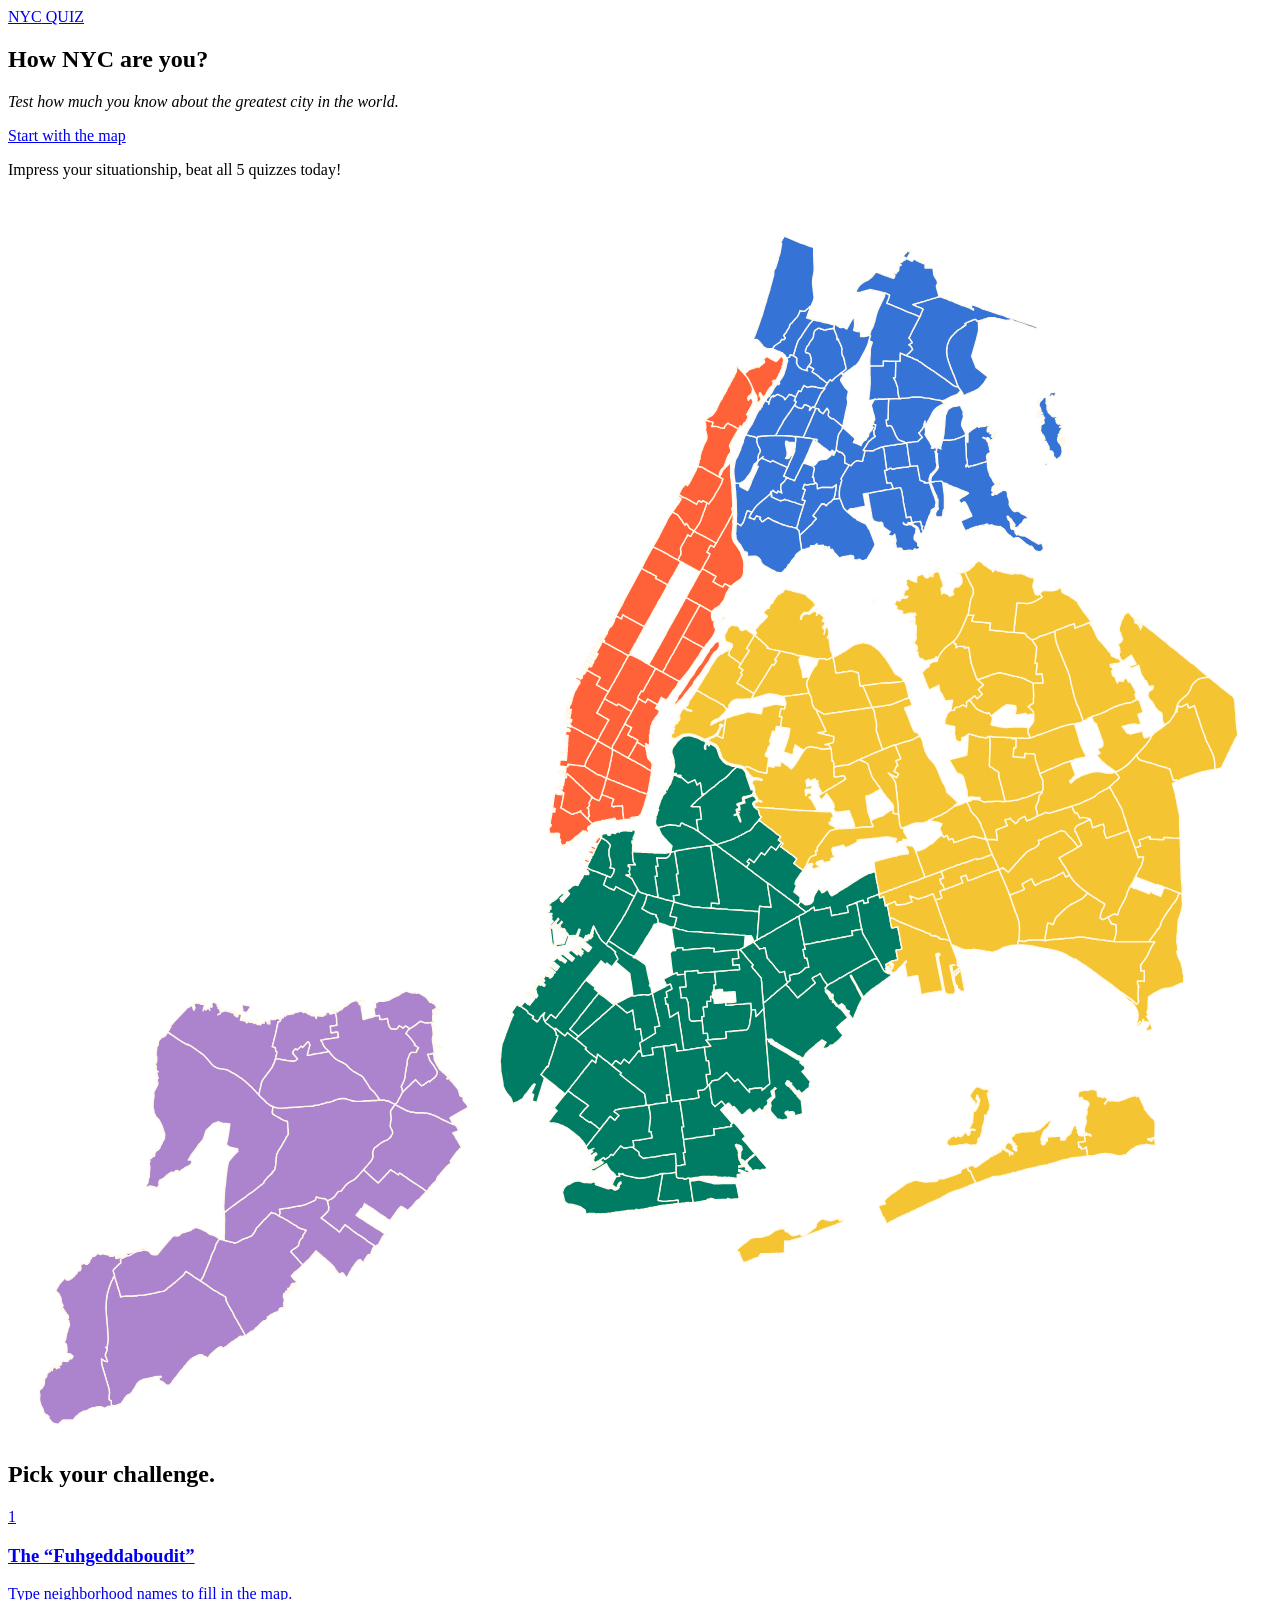
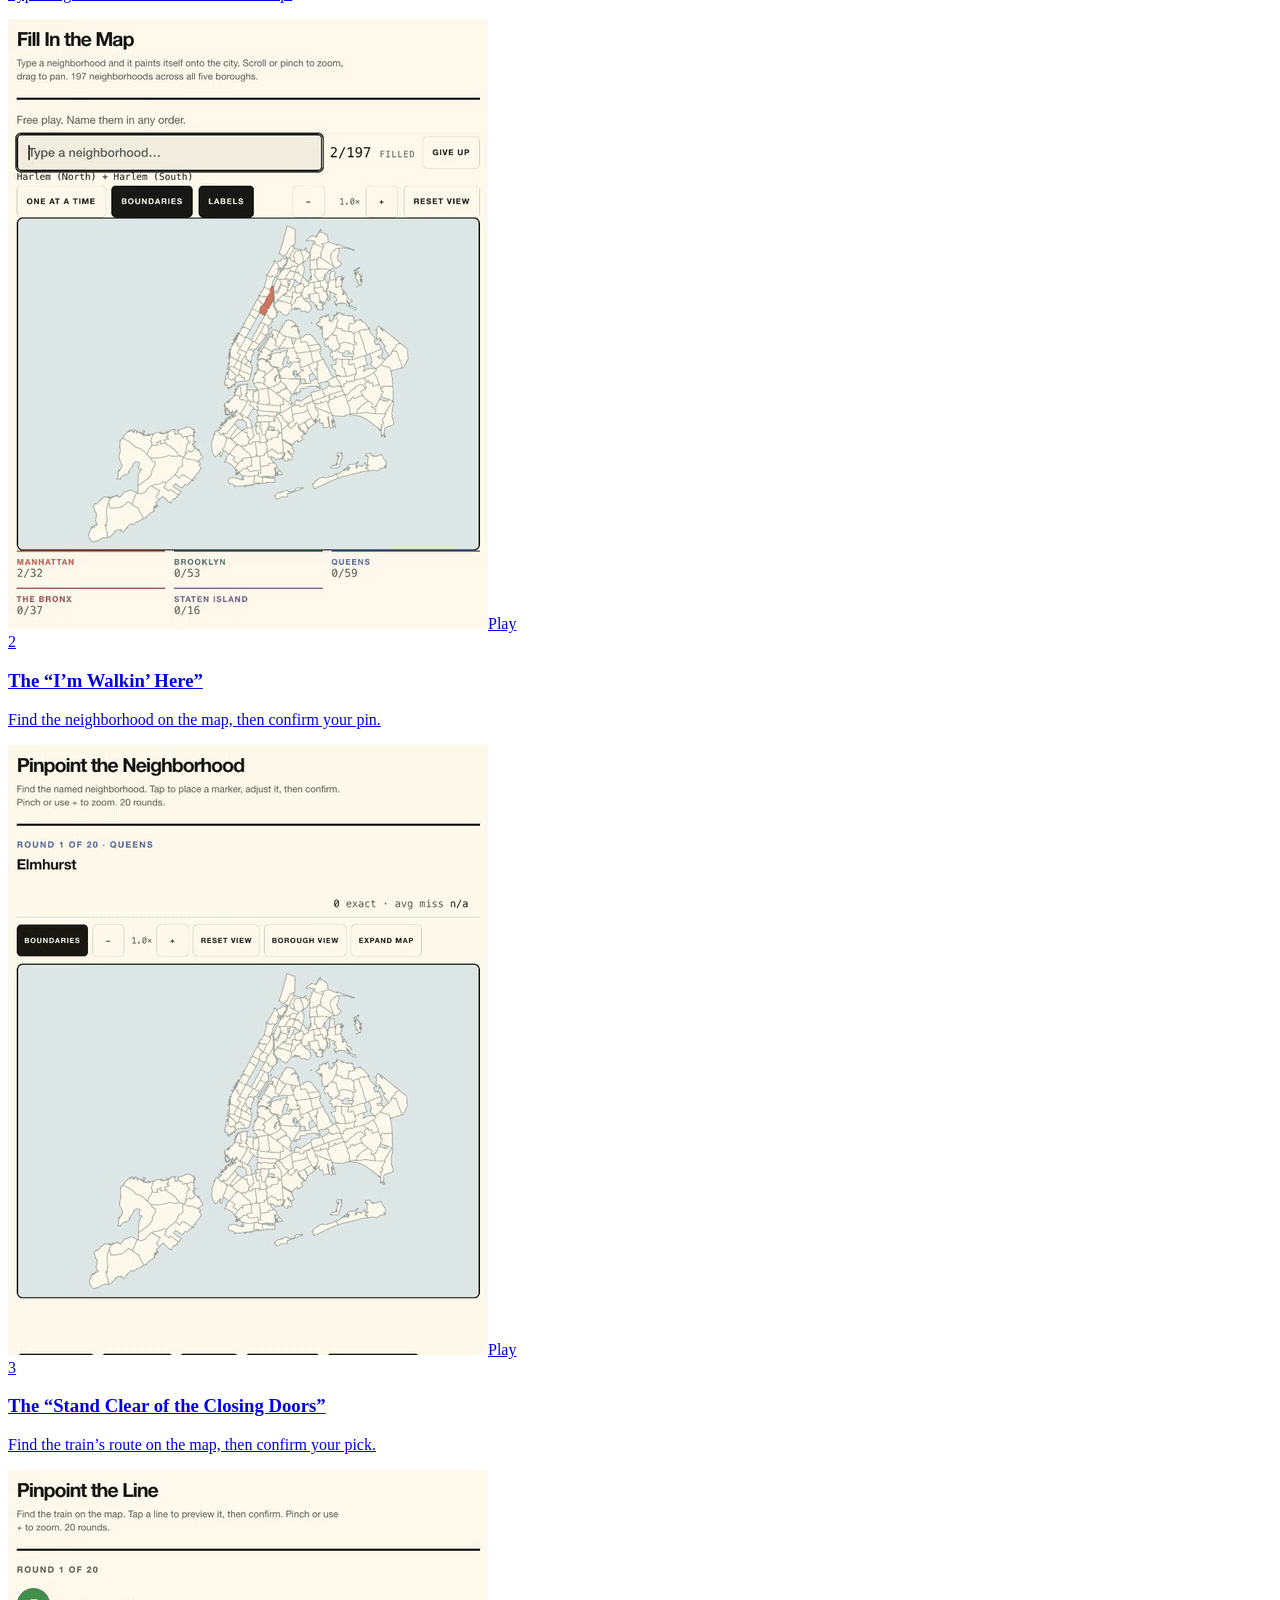
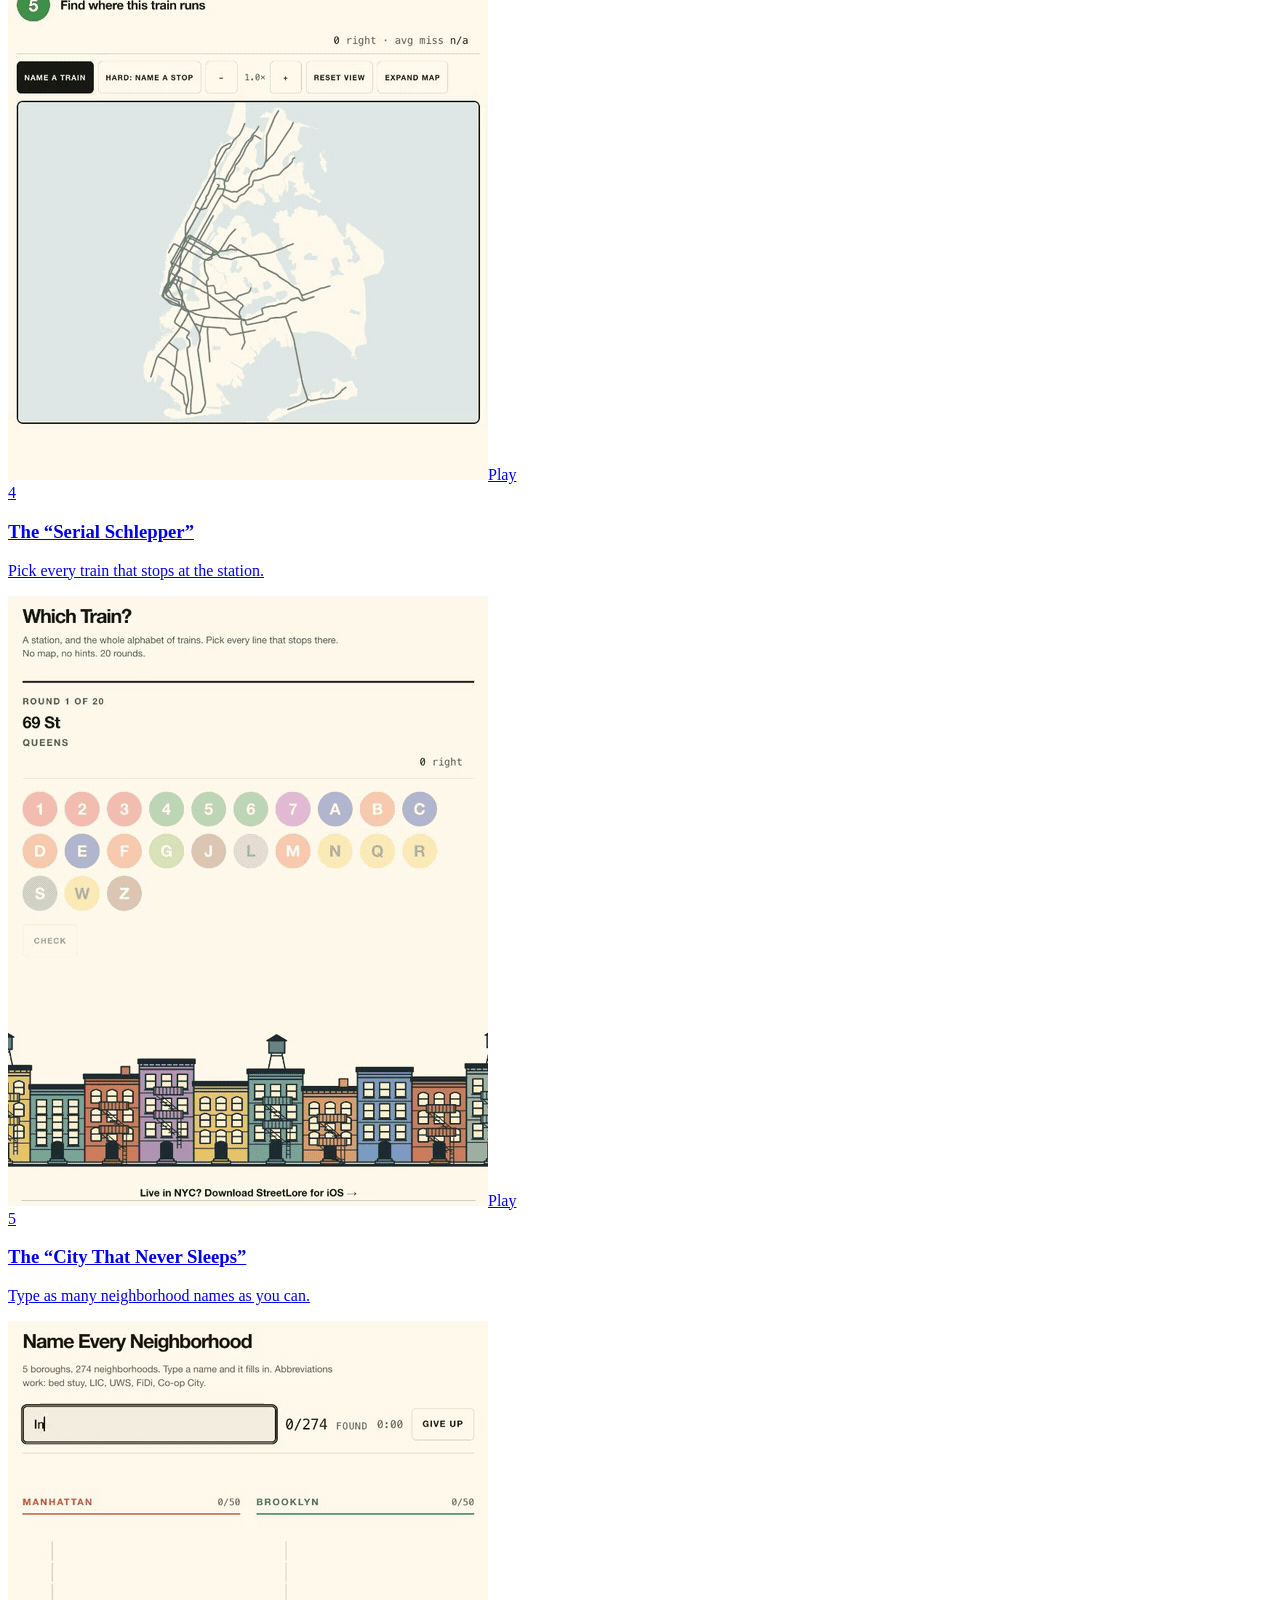
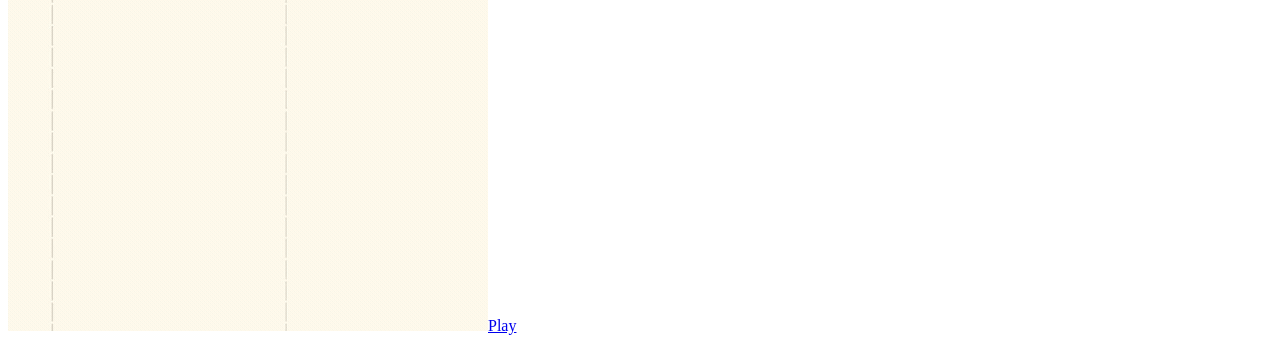
==== commit 7b9bcd75: "Rename Which Train card to The Serial Schlepper" ====
--- a/index.html
+++ b/index.html
@@ -17,10 +17,10 @@
 </section>
 <section class="game-section" aria-labelledby="games-title"><div class="section-heading"><h2 id="games-title">Pick your challenge.</h2><button class="preview-toggle" type="button" aria-pressed="false" hidden>Pause previews</button></div>
 <div class="games">
-<a class="game game-featured" href="fill-the-map.html" style="--card:#f4c433;--ink:#171917"><div class="card-top"><span class="route-bullet">1</span><h3 class="game-tag">The “Fuhgeddaboudit”</h3></div><div class="card-copy"><p>Type neighborhood names to fill in the map.</p></div><picture class="game-preview"><source media="(prefers-reduced-motion: reduce)" srcset="gameplay/fill-the-map.jpg"><img src="gameplay/fill-the-map.gif" data-animation="gameplay/fill-the-map.gif" data-still="gameplay/fill-the-map.jpg" width="480" height="610" loading="lazy" decoding="async" alt="Fill In the Map gameplay preview"></picture><span class="play-label">Play</span></a>
+<a class="game" href="fill-the-map.html" style="--card:#f4c433;--ink:#171917"><div class="card-top"><span class="route-bullet">1</span><h3 class="game-tag">The “Fuhgeddaboudit”</h3></div><div class="card-copy"><p>Type neighborhood names to fill in the map.</p></div><picture class="game-preview"><source media="(prefers-reduced-motion: reduce)" srcset="gameplay/fill-the-map.jpg"><img src="gameplay/fill-the-map.gif" data-animation="gameplay/fill-the-map.gif" data-still="gameplay/fill-the-map.jpg" width="480" height="610" loading="lazy" decoding="async" alt="Fill In the Map gameplay preview"></picture><span class="play-label">Play</span></a>
 <a class="game" href="pinpoint.html" style="--card:#007c65;--ink:#fff9e9"><div class="card-top"><span class="route-bullet">2</span><h3 class="game-tag">The “I’m Walkin’ Here”</h3></div><div class="card-copy"><p>Find the neighborhood on the map, then confirm your pin.</p></div><picture class="game-preview"><source media="(prefers-reduced-motion: reduce)" srcset="gameplay/pinpoint.jpg"><img src="gameplay/pinpoint.gif" data-animation="gameplay/pinpoint.gif" data-still="gameplay/pinpoint.jpg" width="480" height="610" loading="lazy" decoding="async" alt="Pinpoint the Neighborhood gameplay preview"></picture><span class="play-label">Play</span></a>
 <a class="game" href="subway.html" style="--card:#ff6138;--ink:#171917"><div class="card-top"><span class="route-bullet">3</span><h3 class="game-tag">The “Stand Clear of the Closing Doors”</h3></div><div class="card-copy"><p>Find the train’s route on the map, then confirm your pick.</p></div><picture class="game-preview"><source media="(prefers-reduced-motion: reduce)" srcset="gameplay/subway.jpg"><img src="gameplay/subway.gif" data-animation="gameplay/subway.gif" data-still="gameplay/subway.jpg" width="480" height="610" loading="lazy" decoding="async" alt="Pinpoint the Line gameplay preview"></picture><span class="play-label">Play</span></a>
-<a class="game" href="which-train.html" style="--card:#3573d6;--ink:#fff9e9"><div class="card-top"><span class="route-bullet">4</span><h3 class="game-tag">The “It’s Showtime”</h3></div><div class="card-copy"><p>Pick every train that stops at the station.</p></div><picture class="game-preview"><source media="(prefers-reduced-motion: reduce)" srcset="gameplay/which-train.jpg"><img src="gameplay/which-train.gif" data-animation="gameplay/which-train.gif" data-still="gameplay/which-train.jpg" width="480" height="610" loading="lazy" decoding="async" alt="Which Train? gameplay preview"></picture><span class="play-label">Play</span></a>
+<a class="game" href="which-train.html" style="--card:#3573d6;--ink:#fff9e9"><div class="card-top"><span class="route-bullet">4</span><h3 class="game-tag">The “Serial Schlepper”</h3></div><div class="card-copy"><p>Pick every train that stops at the station.</p></div><picture class="game-preview"><source media="(prefers-reduced-motion: reduce)" srcset="gameplay/which-train.jpg"><img src="gameplay/which-train.gif" data-animation="gameplay/which-train.gif" data-still="gameplay/which-train.jpg" width="480" height="610" loading="lazy" decoding="async" alt="Which Train? gameplay preview"></picture><span class="play-label">Play</span></a>
 <a class="game" href="name-them-all.html" style="--card:#ac83cd;--ink:#171917"><div class="card-top"><span class="route-bullet">5</span><h3 class="game-tag">The “City That Never Sleeps”</h3></div><div class="card-copy"><p>Type as many neighborhood names as you can.</p></div><picture class="game-preview"><source media="(prefers-reduced-motion: reduce)" srcset="gameplay/name-them-all.jpg"><img src="gameplay/name-them-all.gif" data-animation="gameplay/name-them-all.gif" data-still="gameplay/name-them-all.jpg" width="480" height="610" loading="lazy" decoding="async" alt="Name Every Neighborhood gameplay preview"></picture><span class="play-label">Play</span></a>
 </div></section>
 
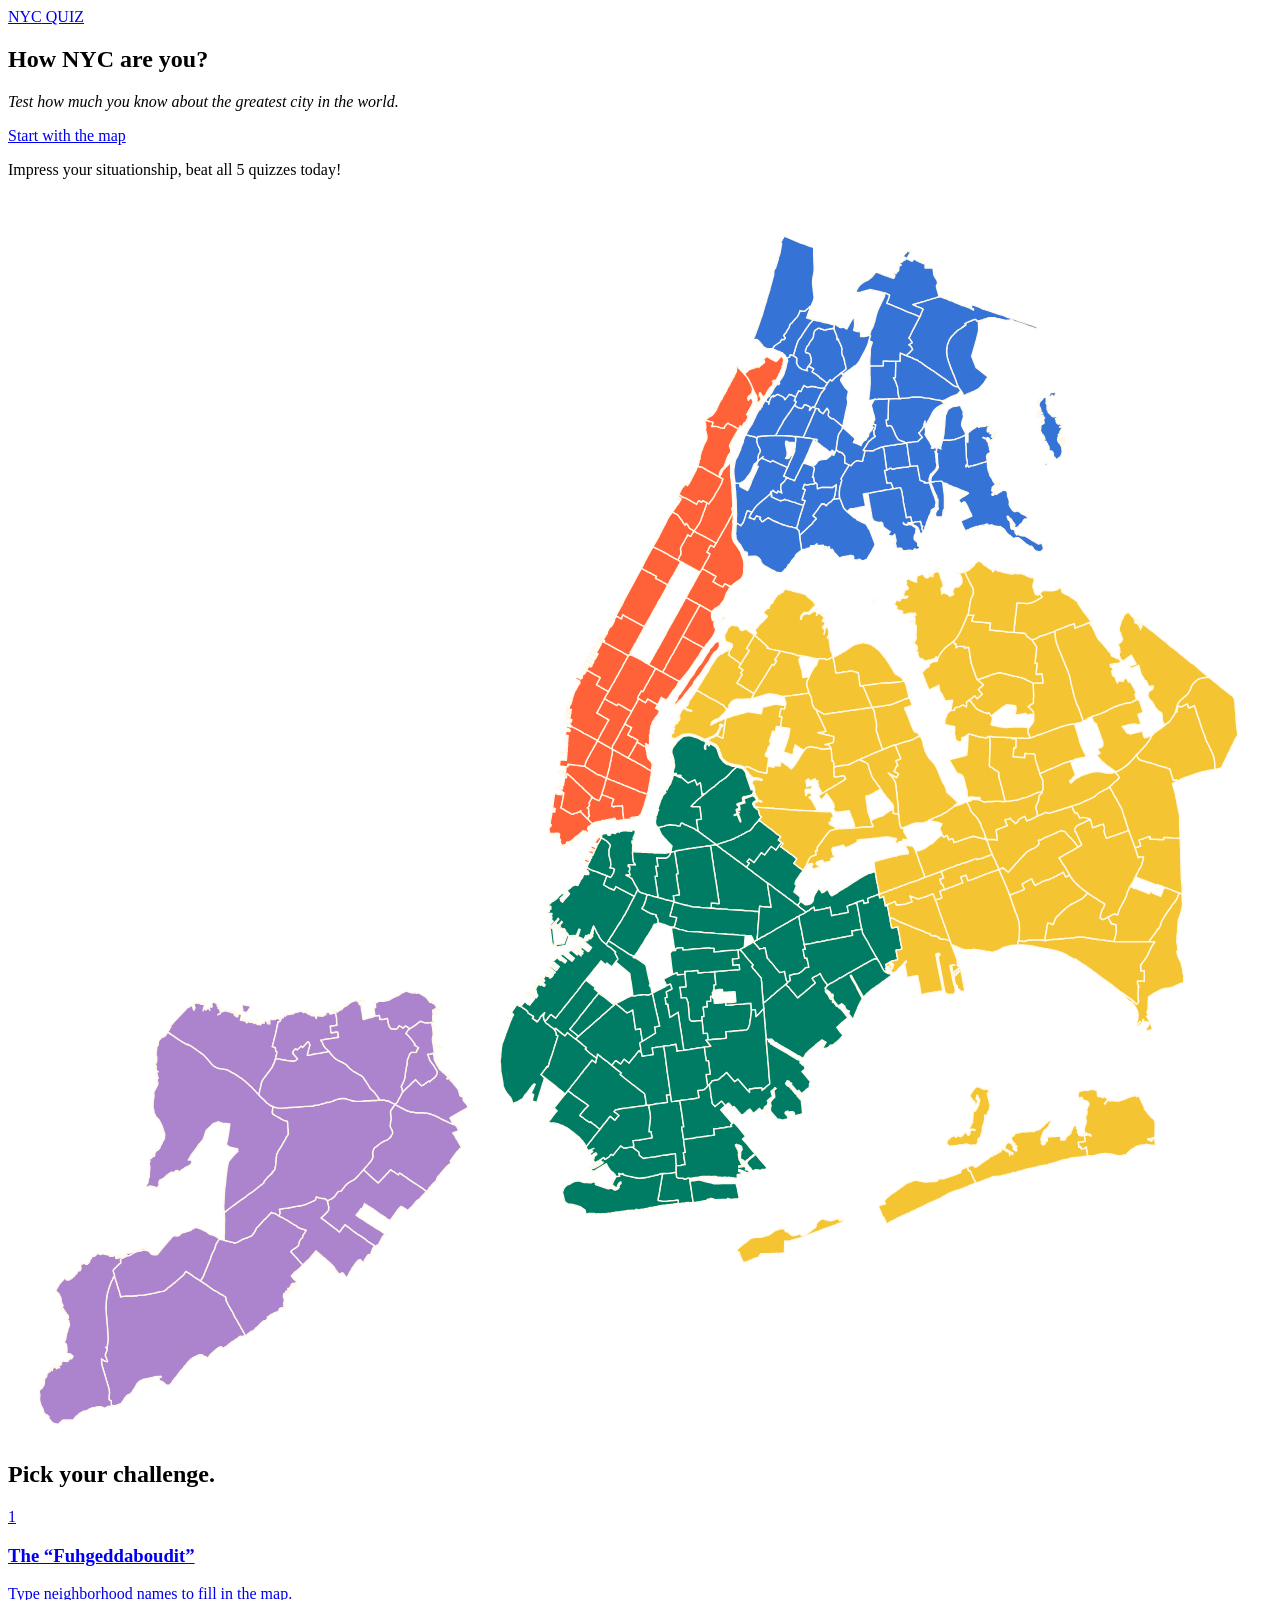
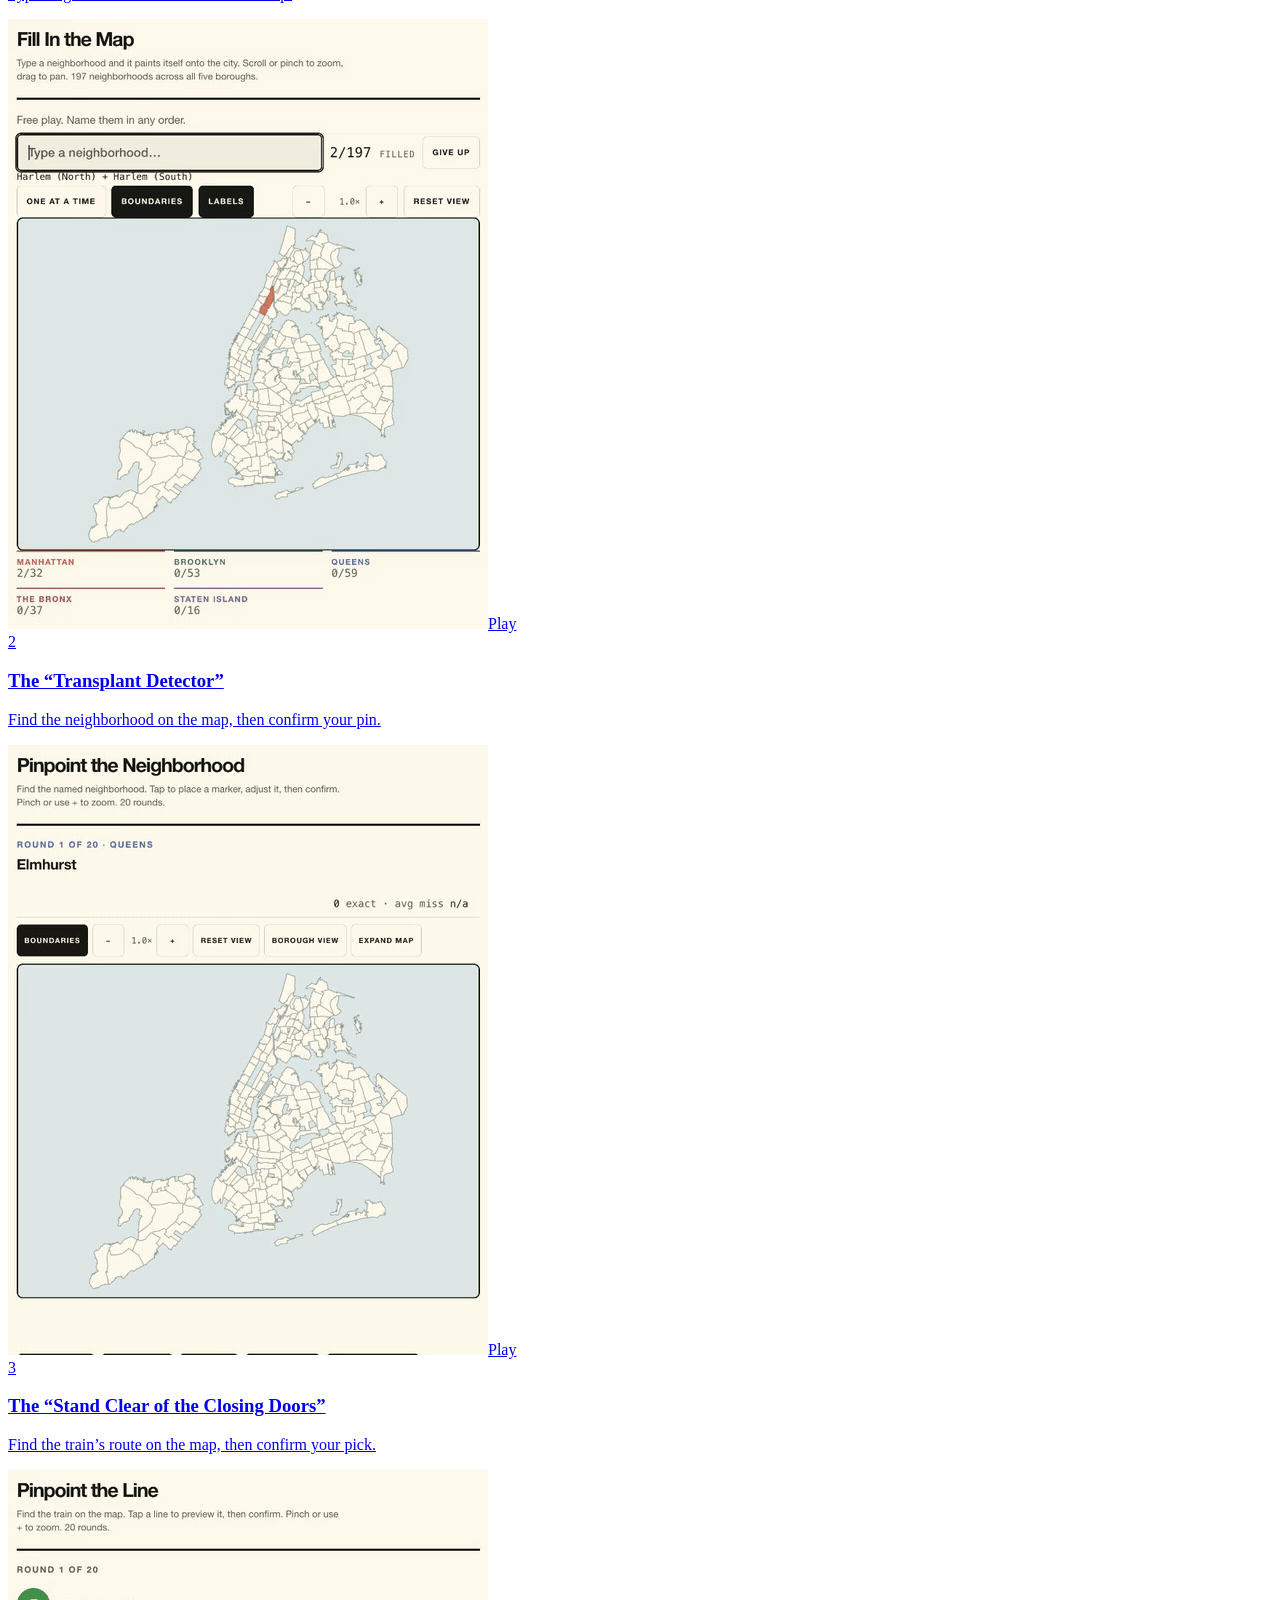
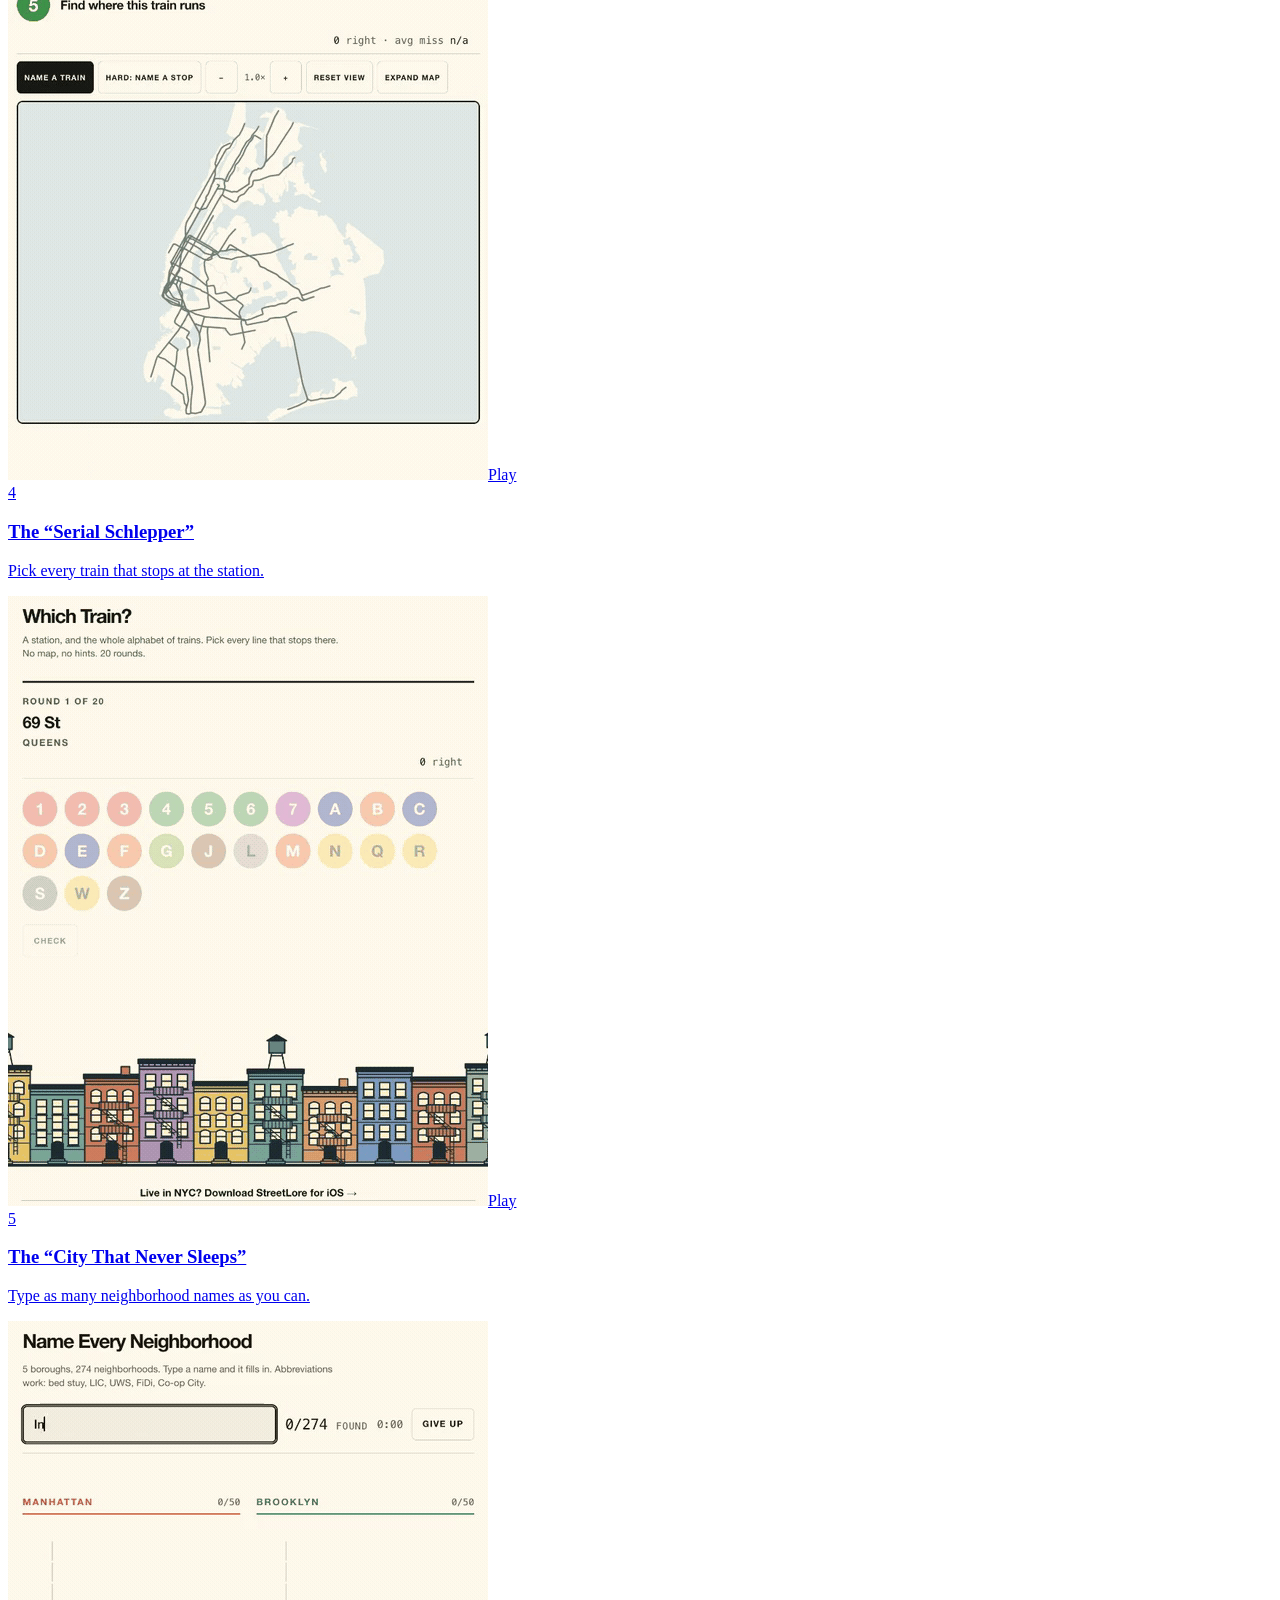
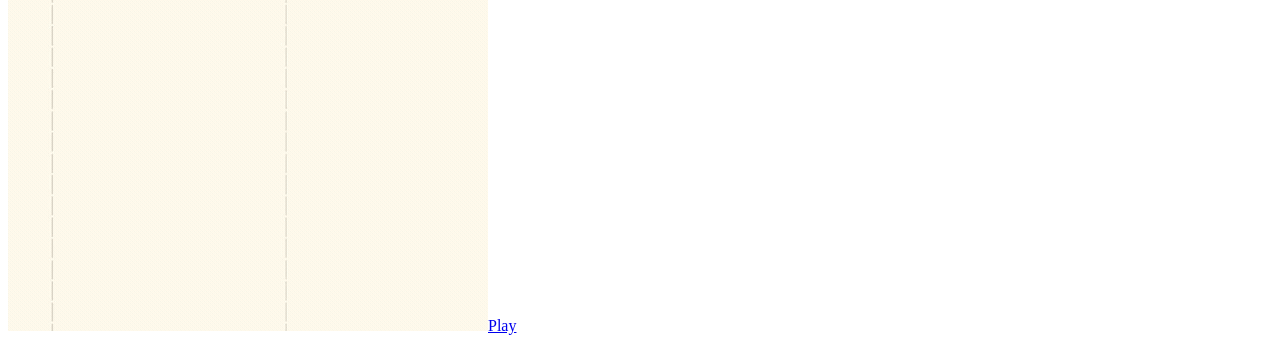
==== commit d005fbe0: "Rename quiz two to The Transplant Detector" ====
--- a/index.html
+++ b/index.html
@@ -18,7 +18,7 @@
 <section class="game-section" aria-labelledby="games-title"><div class="section-heading"><h2 id="games-title">Pick your challenge.</h2><button class="preview-toggle" type="button" aria-pressed="false" hidden>Pause previews</button></div>
 <div class="games">
 <a class="game" href="fill-the-map.html" style="--card:#f4c433;--ink:#171917"><div class="card-top"><span class="route-bullet">1</span><h3 class="game-tag">The “Fuhgeddaboudit”</h3></div><div class="card-copy"><p>Type neighborhood names to fill in the map.</p></div><picture class="game-preview"><source media="(prefers-reduced-motion: reduce)" srcset="gameplay/fill-the-map.jpg"><img src="gameplay/fill-the-map.gif" data-animation="gameplay/fill-the-map.gif" data-still="gameplay/fill-the-map.jpg" width="480" height="610" loading="lazy" decoding="async" alt="Fill In the Map gameplay preview"></picture><span class="play-label">Play</span></a>
-<a class="game" href="pinpoint.html" style="--card:#007c65;--ink:#fff9e9"><div class="card-top"><span class="route-bullet">2</span><h3 class="game-tag">The “I’m Walkin’ Here”</h3></div><div class="card-copy"><p>Find the neighborhood on the map, then confirm your pin.</p></div><picture class="game-preview"><source media="(prefers-reduced-motion: reduce)" srcset="gameplay/pinpoint.jpg"><img src="gameplay/pinpoint.gif" data-animation="gameplay/pinpoint.gif" data-still="gameplay/pinpoint.jpg" width="480" height="610" loading="lazy" decoding="async" alt="Pinpoint the Neighborhood gameplay preview"></picture><span class="play-label">Play</span></a>
+<a class="game" href="pinpoint.html" style="--card:#007c65;--ink:#fff9e9"><div class="card-top"><span class="route-bullet">2</span><h3 class="game-tag">The “Transplant Detector”</h3></div><div class="card-copy"><p>Find the neighborhood on the map, then confirm your pin.</p></div><picture class="game-preview"><source media="(prefers-reduced-motion: reduce)" srcset="gameplay/pinpoint.jpg"><img src="gameplay/pinpoint.gif" data-animation="gameplay/pinpoint.gif" data-still="gameplay/pinpoint.jpg" width="480" height="610" loading="lazy" decoding="async" alt="Pinpoint the Neighborhood gameplay preview"></picture><span class="play-label">Play</span></a>
 <a class="game" href="subway.html" style="--card:#ff6138;--ink:#171917"><div class="card-top"><span class="route-bullet">3</span><h3 class="game-tag">The “Stand Clear of the Closing Doors”</h3></div><div class="card-copy"><p>Find the train’s route on the map, then confirm your pick.</p></div><picture class="game-preview"><source media="(prefers-reduced-motion: reduce)" srcset="gameplay/subway.jpg"><img src="gameplay/subway.gif" data-animation="gameplay/subway.gif" data-still="gameplay/subway.jpg" width="480" height="610" loading="lazy" decoding="async" alt="Pinpoint the Line gameplay preview"></picture><span class="play-label">Play</span></a>
 <a class="game" href="which-train.html" style="--card:#3573d6;--ink:#fff9e9"><div class="card-top"><span class="route-bullet">4</span><h3 class="game-tag">The “Serial Schlepper”</h3></div><div class="card-copy"><p>Pick every train that stops at the station.</p></div><picture class="game-preview"><source media="(prefers-reduced-motion: reduce)" srcset="gameplay/which-train.jpg"><img src="gameplay/which-train.gif" data-animation="gameplay/which-train.gif" data-still="gameplay/which-train.jpg" width="480" height="610" loading="lazy" decoding="async" alt="Which Train? gameplay preview"></picture><span class="play-label">Play</span></a>
 <a class="game" href="name-them-all.html" style="--card:#ac83cd;--ink:#171917"><div class="card-top"><span class="route-bullet">5</span><h3 class="game-tag">The “City That Never Sleeps”</h3></div><div class="card-copy"><p>Type as many neighborhood names as you can.</p></div><picture class="game-preview"><source media="(prefers-reduced-motion: reduce)" srcset="gameplay/name-them-all.jpg"><img src="gameplay/name-them-all.gif" data-animation="gameplay/name-them-all.gif" data-still="gameplay/name-them-all.jpg" width="480" height="610" loading="lazy" decoding="async" alt="Name Every Neighborhood gameplay preview"></picture><span class="play-label">Play</span></a>
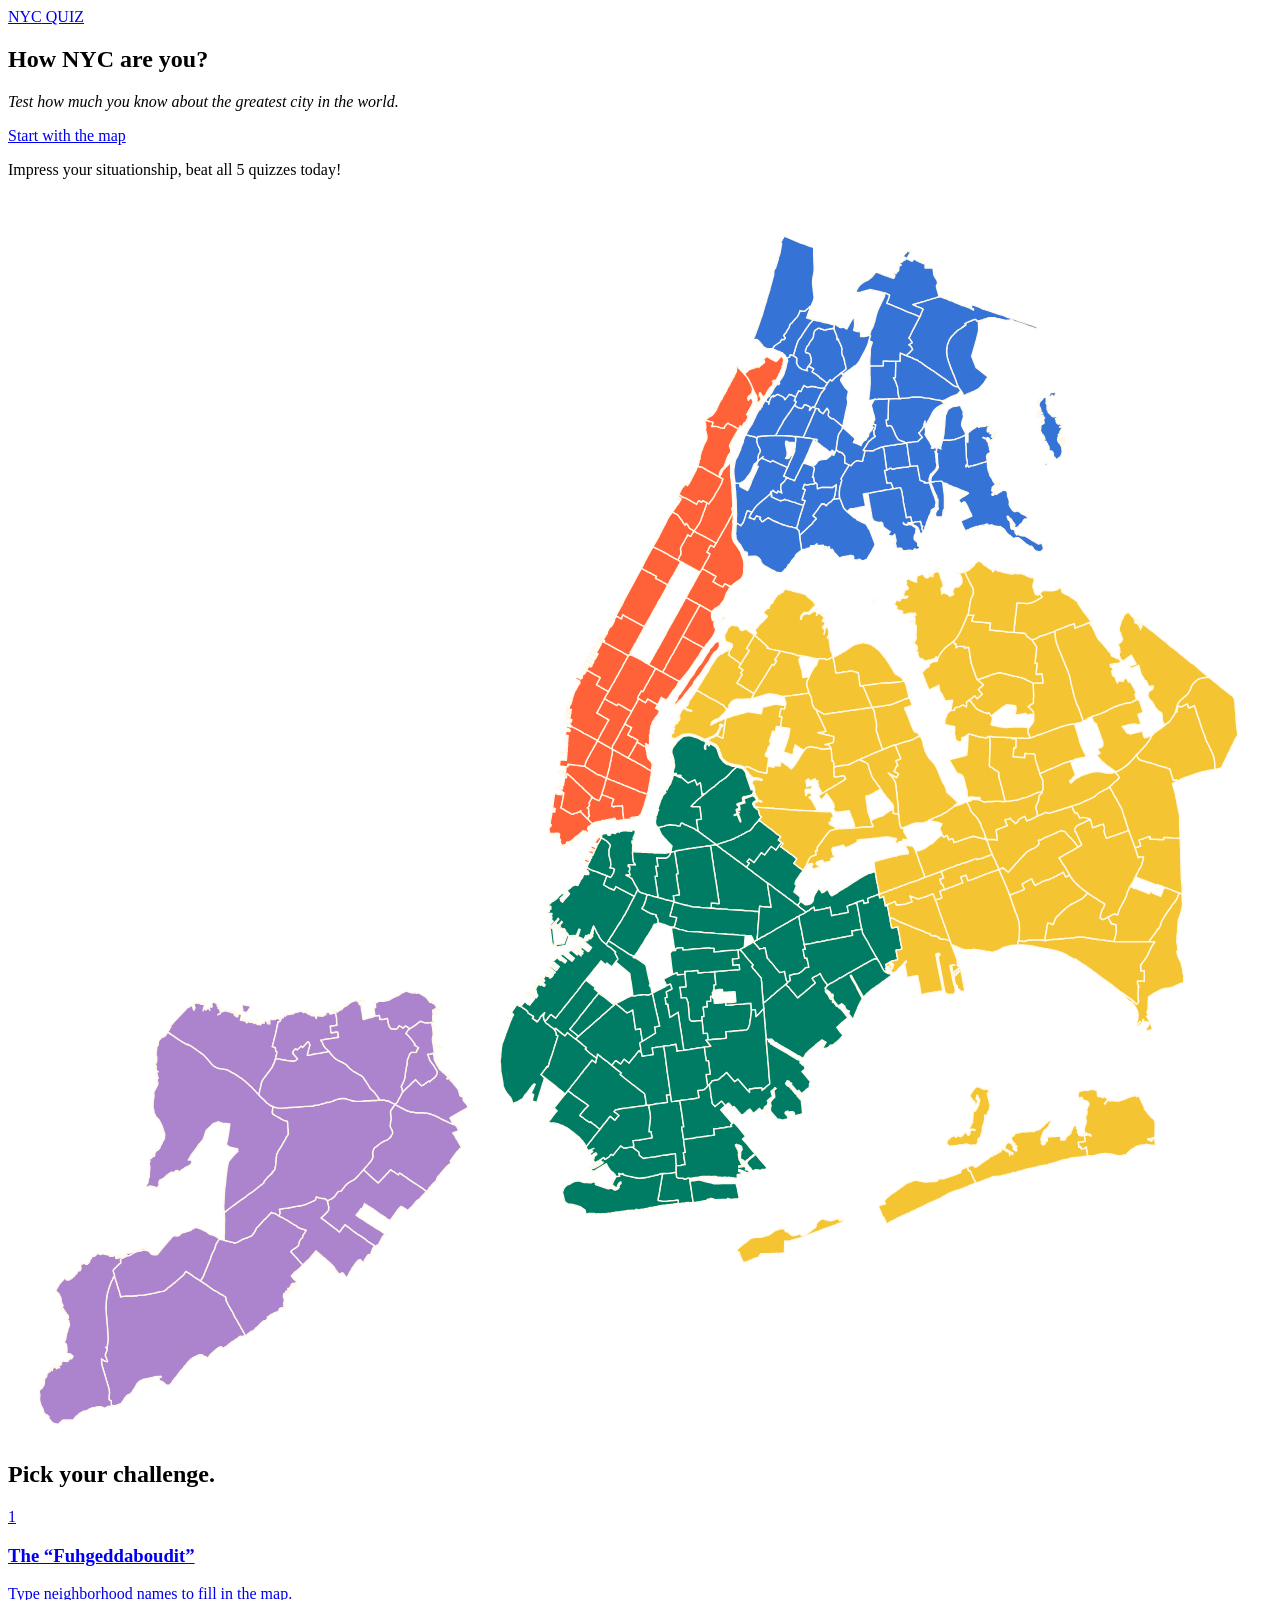
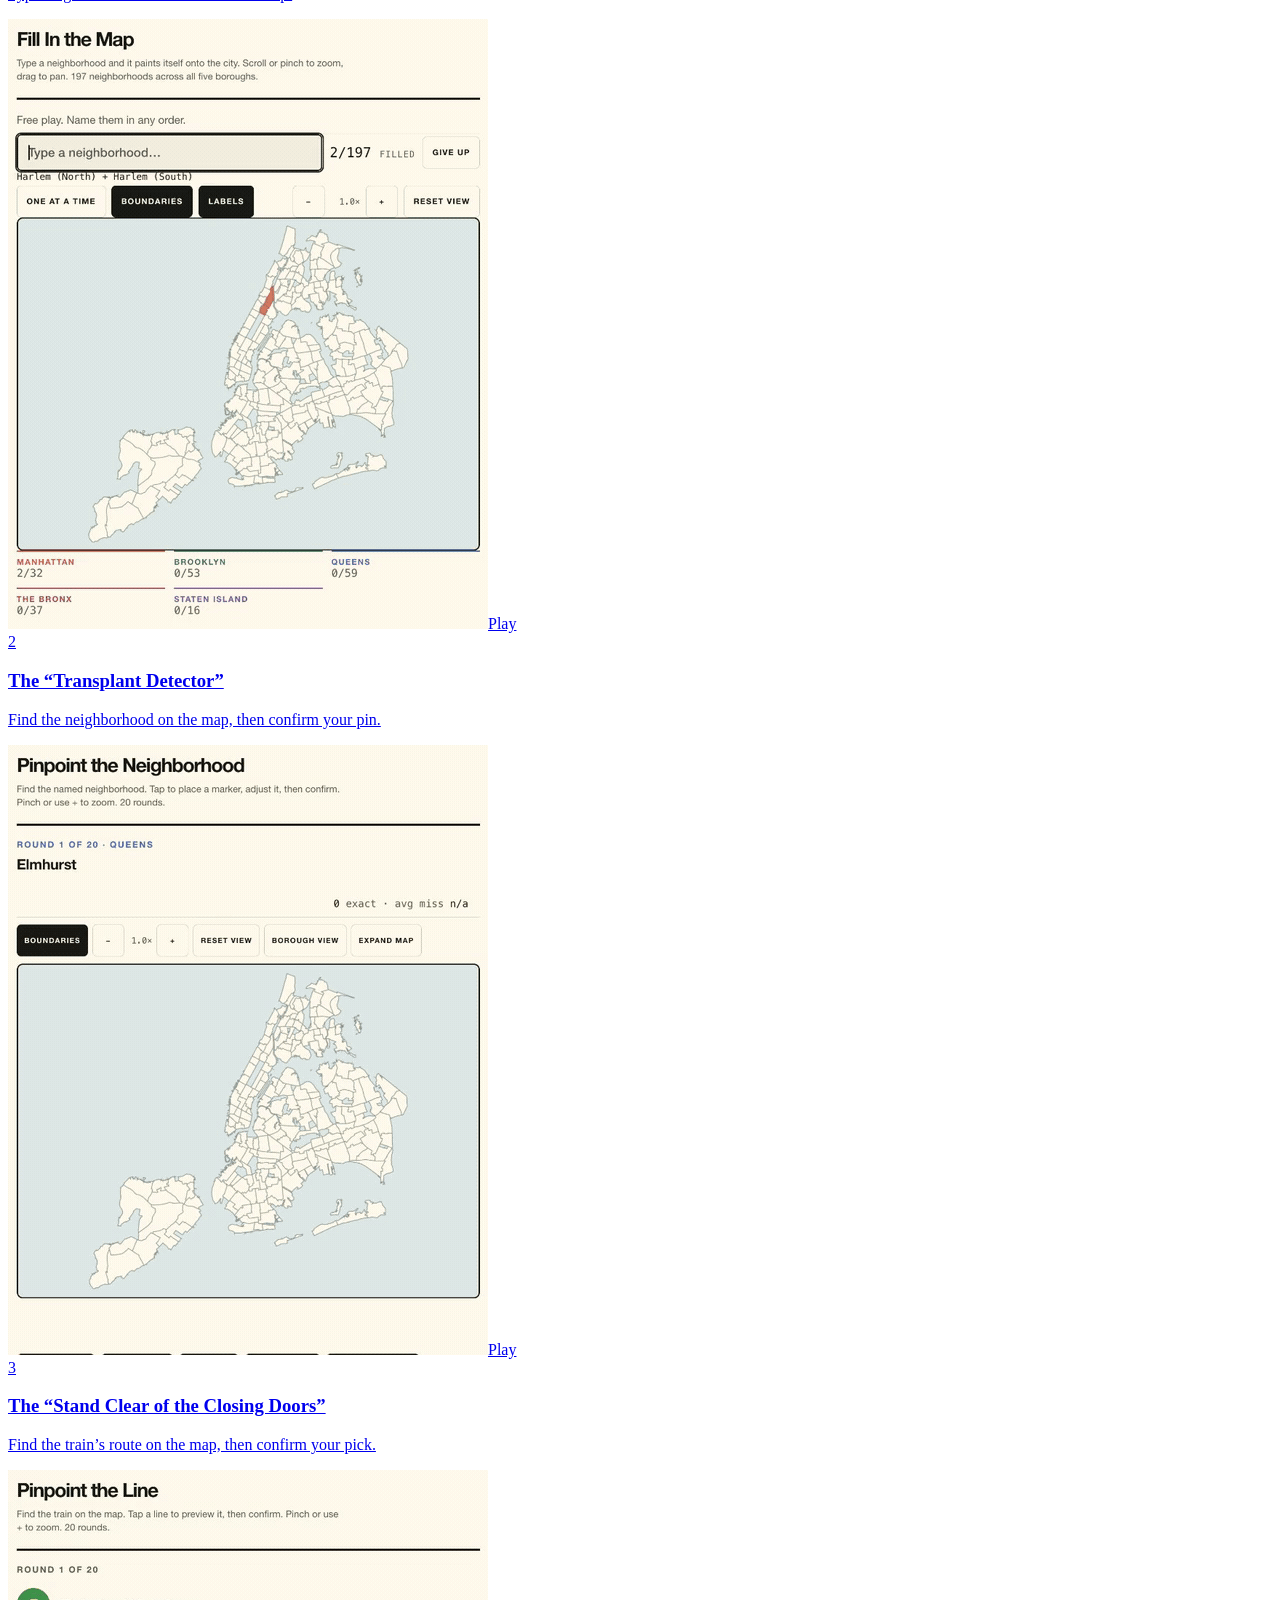
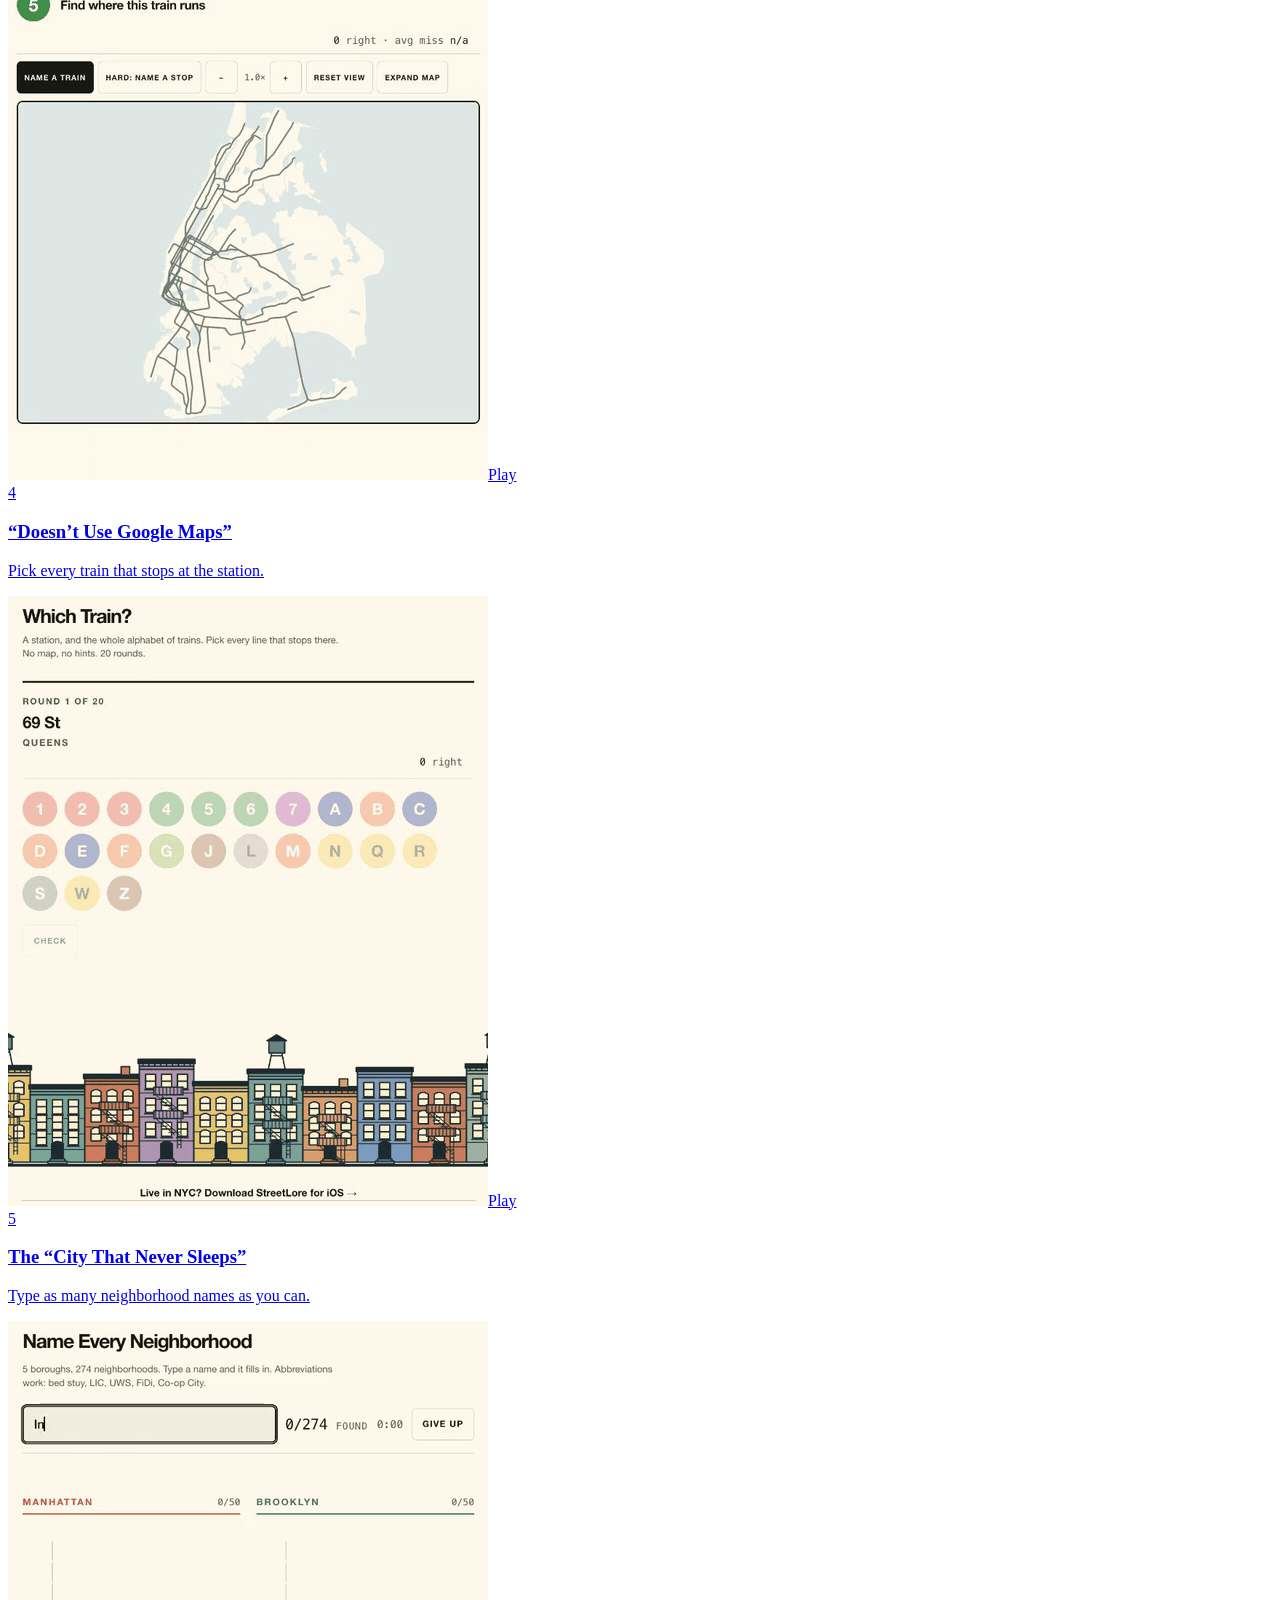
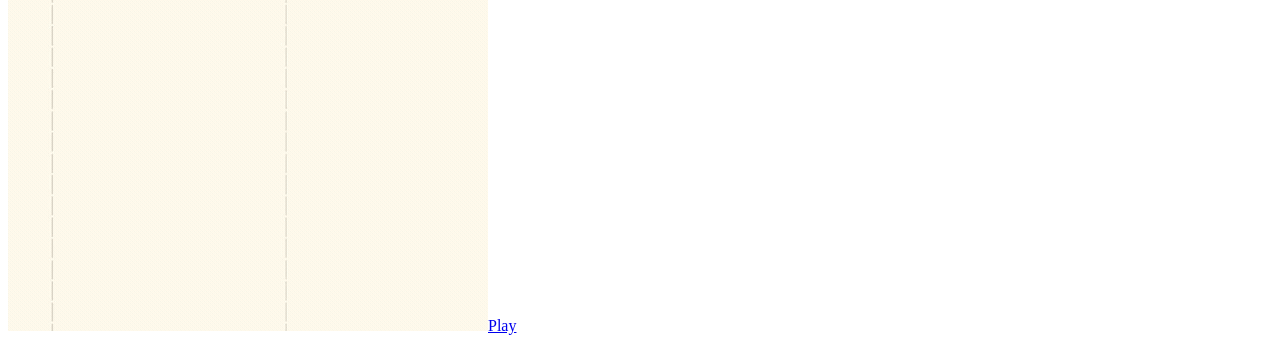
==== commit 090db92b: "Rename quiz four to Doesnt Use Google Maps" ====
--- a/index.html
+++ b/index.html
@@ -20,7 +20,7 @@
 <a class="game" href="fill-the-map.html" style="--card:#f4c433;--ink:#171917"><div class="card-top"><span class="route-bullet">1</span><h3 class="game-tag">The “Fuhgeddaboudit”</h3></div><div class="card-copy"><p>Type neighborhood names to fill in the map.</p></div><picture class="game-preview"><source media="(prefers-reduced-motion: reduce)" srcset="gameplay/fill-the-map.jpg"><img src="gameplay/fill-the-map.gif" data-animation="gameplay/fill-the-map.gif" data-still="gameplay/fill-the-map.jpg" width="480" height="610" loading="lazy" decoding="async" alt="Fill In the Map gameplay preview"></picture><span class="play-label">Play</span></a>
 <a class="game" href="pinpoint.html" style="--card:#007c65;--ink:#fff9e9"><div class="card-top"><span class="route-bullet">2</span><h3 class="game-tag">The “Transplant Detector”</h3></div><div class="card-copy"><p>Find the neighborhood on the map, then confirm your pin.</p></div><picture class="game-preview"><source media="(prefers-reduced-motion: reduce)" srcset="gameplay/pinpoint.jpg"><img src="gameplay/pinpoint.gif" data-animation="gameplay/pinpoint.gif" data-still="gameplay/pinpoint.jpg" width="480" height="610" loading="lazy" decoding="async" alt="Pinpoint the Neighborhood gameplay preview"></picture><span class="play-label">Play</span></a>
 <a class="game" href="subway.html" style="--card:#ff6138;--ink:#171917"><div class="card-top"><span class="route-bullet">3</span><h3 class="game-tag">The “Stand Clear of the Closing Doors”</h3></div><div class="card-copy"><p>Find the train’s route on the map, then confirm your pick.</p></div><picture class="game-preview"><source media="(prefers-reduced-motion: reduce)" srcset="gameplay/subway.jpg"><img src="gameplay/subway.gif" data-animation="gameplay/subway.gif" data-still="gameplay/subway.jpg" width="480" height="610" loading="lazy" decoding="async" alt="Pinpoint the Line gameplay preview"></picture><span class="play-label">Play</span></a>
-<a class="game" href="which-train.html" style="--card:#3573d6;--ink:#fff9e9"><div class="card-top"><span class="route-bullet">4</span><h3 class="game-tag">The “Serial Schlepper”</h3></div><div class="card-copy"><p>Pick every train that stops at the station.</p></div><picture class="game-preview"><source media="(prefers-reduced-motion: reduce)" srcset="gameplay/which-train.jpg"><img src="gameplay/which-train.gif" data-animation="gameplay/which-train.gif" data-still="gameplay/which-train.jpg" width="480" height="610" loading="lazy" decoding="async" alt="Which Train? gameplay preview"></picture><span class="play-label">Play</span></a>
+<a class="game" href="which-train.html" style="--card:#3573d6;--ink:#fff9e9"><div class="card-top"><span class="route-bullet">4</span><h3 class="game-tag">“Doesn’t Use Google Maps”</h3></div><div class="card-copy"><p>Pick every train that stops at the station.</p></div><picture class="game-preview"><source media="(prefers-reduced-motion: reduce)" srcset="gameplay/which-train.jpg"><img src="gameplay/which-train.gif" data-animation="gameplay/which-train.gif" data-still="gameplay/which-train.jpg" width="480" height="610" loading="lazy" decoding="async" alt="Which Train? gameplay preview"></picture><span class="play-label">Play</span></a>
 <a class="game" href="name-them-all.html" style="--card:#ac83cd;--ink:#171917"><div class="card-top"><span class="route-bullet">5</span><h3 class="game-tag">The “City That Never Sleeps”</h3></div><div class="card-copy"><p>Type as many neighborhood names as you can.</p></div><picture class="game-preview"><source media="(prefers-reduced-motion: reduce)" srcset="gameplay/name-them-all.jpg"><img src="gameplay/name-them-all.gif" data-animation="gameplay/name-them-all.gif" data-still="gameplay/name-them-all.jpg" width="480" height="610" loading="lazy" decoding="async" alt="Name Every Neighborhood gameplay preview"></picture><span class="play-label">Play</span></a>
 </div></section>
 
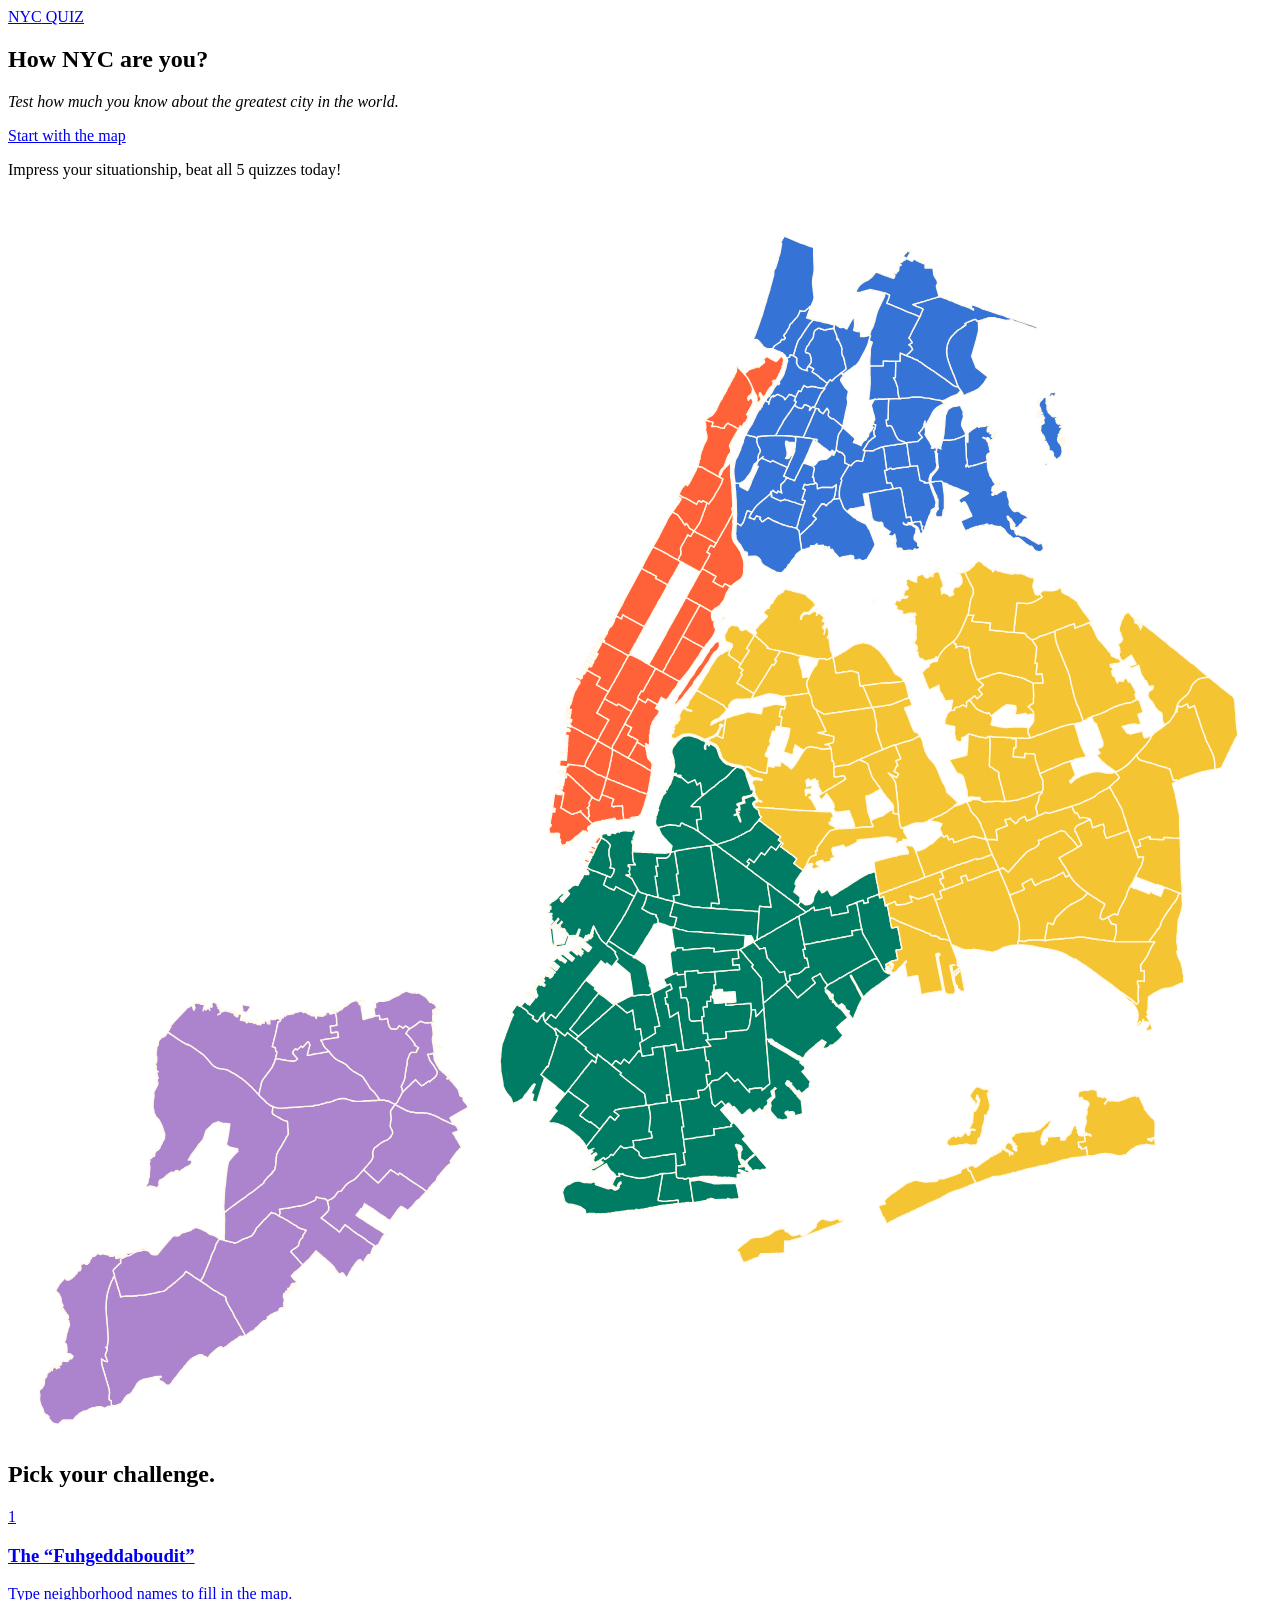
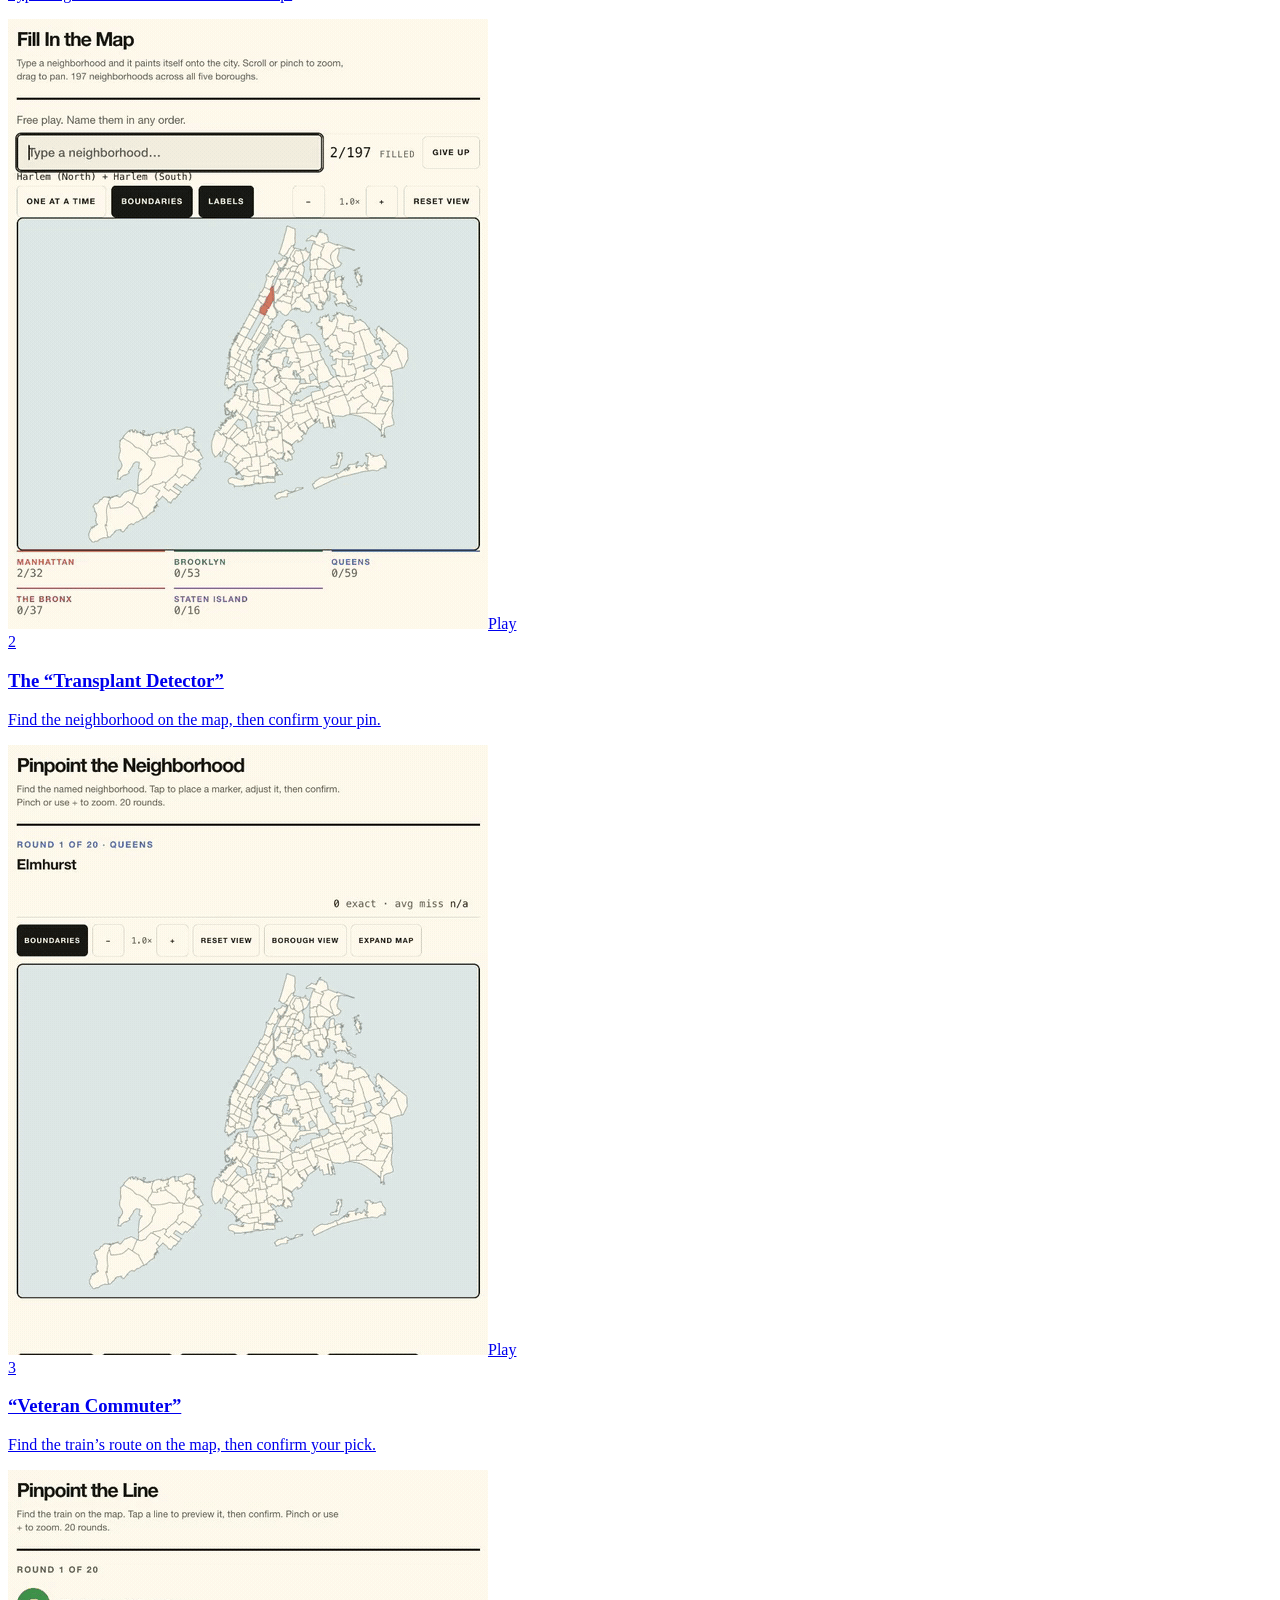
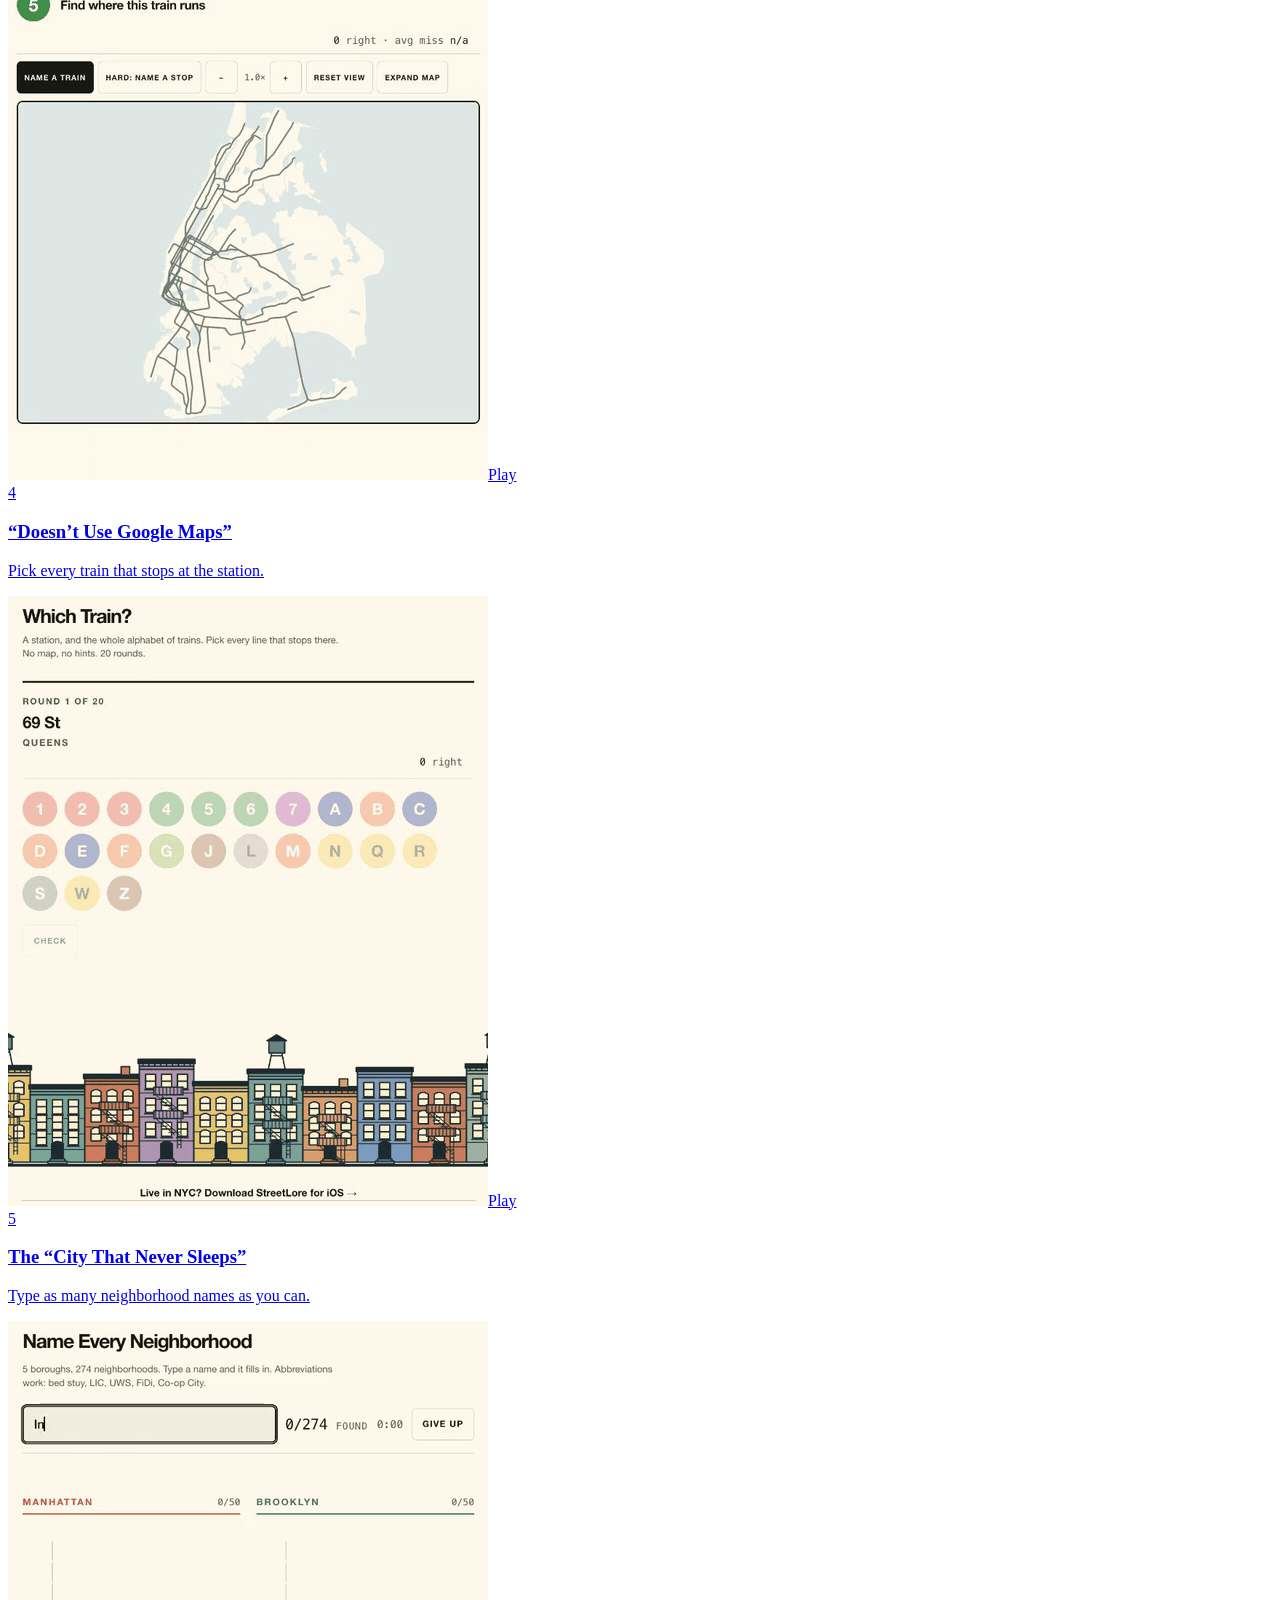
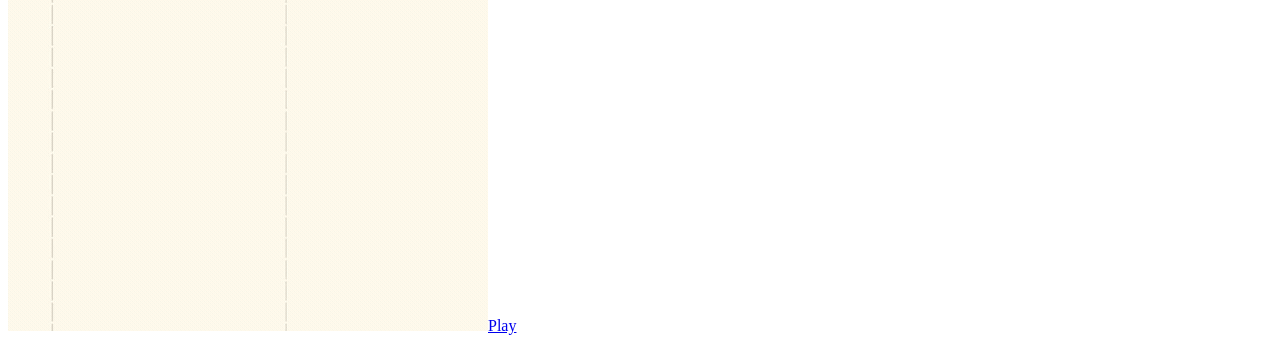
==== commit 3d8b8cdb: "Rename quiz three to Veteran Commuter" ====
--- a/index.html
+++ b/index.html
@@ -19,7 +19,7 @@
 <div class="games">
 <a class="game" href="fill-the-map.html" style="--card:#f4c433;--ink:#171917"><div class="card-top"><span class="route-bullet">1</span><h3 class="game-tag">The “Fuhgeddaboudit”</h3></div><div class="card-copy"><p>Type neighborhood names to fill in the map.</p></div><picture class="game-preview"><source media="(prefers-reduced-motion: reduce)" srcset="gameplay/fill-the-map.jpg"><img src="gameplay/fill-the-map.gif" data-animation="gameplay/fill-the-map.gif" data-still="gameplay/fill-the-map.jpg" width="480" height="610" loading="lazy" decoding="async" alt="Fill In the Map gameplay preview"></picture><span class="play-label">Play</span></a>
 <a class="game" href="pinpoint.html" style="--card:#007c65;--ink:#fff9e9"><div class="card-top"><span class="route-bullet">2</span><h3 class="game-tag">The “Transplant Detector”</h3></div><div class="card-copy"><p>Find the neighborhood on the map, then confirm your pin.</p></div><picture class="game-preview"><source media="(prefers-reduced-motion: reduce)" srcset="gameplay/pinpoint.jpg"><img src="gameplay/pinpoint.gif" data-animation="gameplay/pinpoint.gif" data-still="gameplay/pinpoint.jpg" width="480" height="610" loading="lazy" decoding="async" alt="Pinpoint the Neighborhood gameplay preview"></picture><span class="play-label">Play</span></a>
-<a class="game" href="subway.html" style="--card:#ff6138;--ink:#171917"><div class="card-top"><span class="route-bullet">3</span><h3 class="game-tag">The “Stand Clear of the Closing Doors”</h3></div><div class="card-copy"><p>Find the train’s route on the map, then confirm your pick.</p></div><picture class="game-preview"><source media="(prefers-reduced-motion: reduce)" srcset="gameplay/subway.jpg"><img src="gameplay/subway.gif" data-animation="gameplay/subway.gif" data-still="gameplay/subway.jpg" width="480" height="610" loading="lazy" decoding="async" alt="Pinpoint the Line gameplay preview"></picture><span class="play-label">Play</span></a>
+<a class="game" href="subway.html" style="--card:#ff6138;--ink:#171917"><div class="card-top"><span class="route-bullet">3</span><h3 class="game-tag">“Veteran Commuter”</h3></div><div class="card-copy"><p>Find the train’s route on the map, then confirm your pick.</p></div><picture class="game-preview"><source media="(prefers-reduced-motion: reduce)" srcset="gameplay/subway.jpg"><img src="gameplay/subway.gif" data-animation="gameplay/subway.gif" data-still="gameplay/subway.jpg" width="480" height="610" loading="lazy" decoding="async" alt="Pinpoint the Line gameplay preview"></picture><span class="play-label">Play</span></a>
 <a class="game" href="which-train.html" style="--card:#3573d6;--ink:#fff9e9"><div class="card-top"><span class="route-bullet">4</span><h3 class="game-tag">“Doesn’t Use Google Maps”</h3></div><div class="card-copy"><p>Pick every train that stops at the station.</p></div><picture class="game-preview"><source media="(prefers-reduced-motion: reduce)" srcset="gameplay/which-train.jpg"><img src="gameplay/which-train.gif" data-animation="gameplay/which-train.gif" data-still="gameplay/which-train.jpg" width="480" height="610" loading="lazy" decoding="async" alt="Which Train? gameplay preview"></picture><span class="play-label">Play</span></a>
 <a class="game" href="name-them-all.html" style="--card:#ac83cd;--ink:#171917"><div class="card-top"><span class="route-bullet">5</span><h3 class="game-tag">The “City That Never Sleeps”</h3></div><div class="card-copy"><p>Type as many neighborhood names as you can.</p></div><picture class="game-preview"><source media="(prefers-reduced-motion: reduce)" srcset="gameplay/name-them-all.jpg"><img src="gameplay/name-them-all.gif" data-animation="gameplay/name-them-all.gif" data-still="gameplay/name-them-all.jpg" width="480" height="610" loading="lazy" decoding="async" alt="Name Every Neighborhood gameplay preview"></picture><span class="play-label">Play</span></a>
 </div></section>
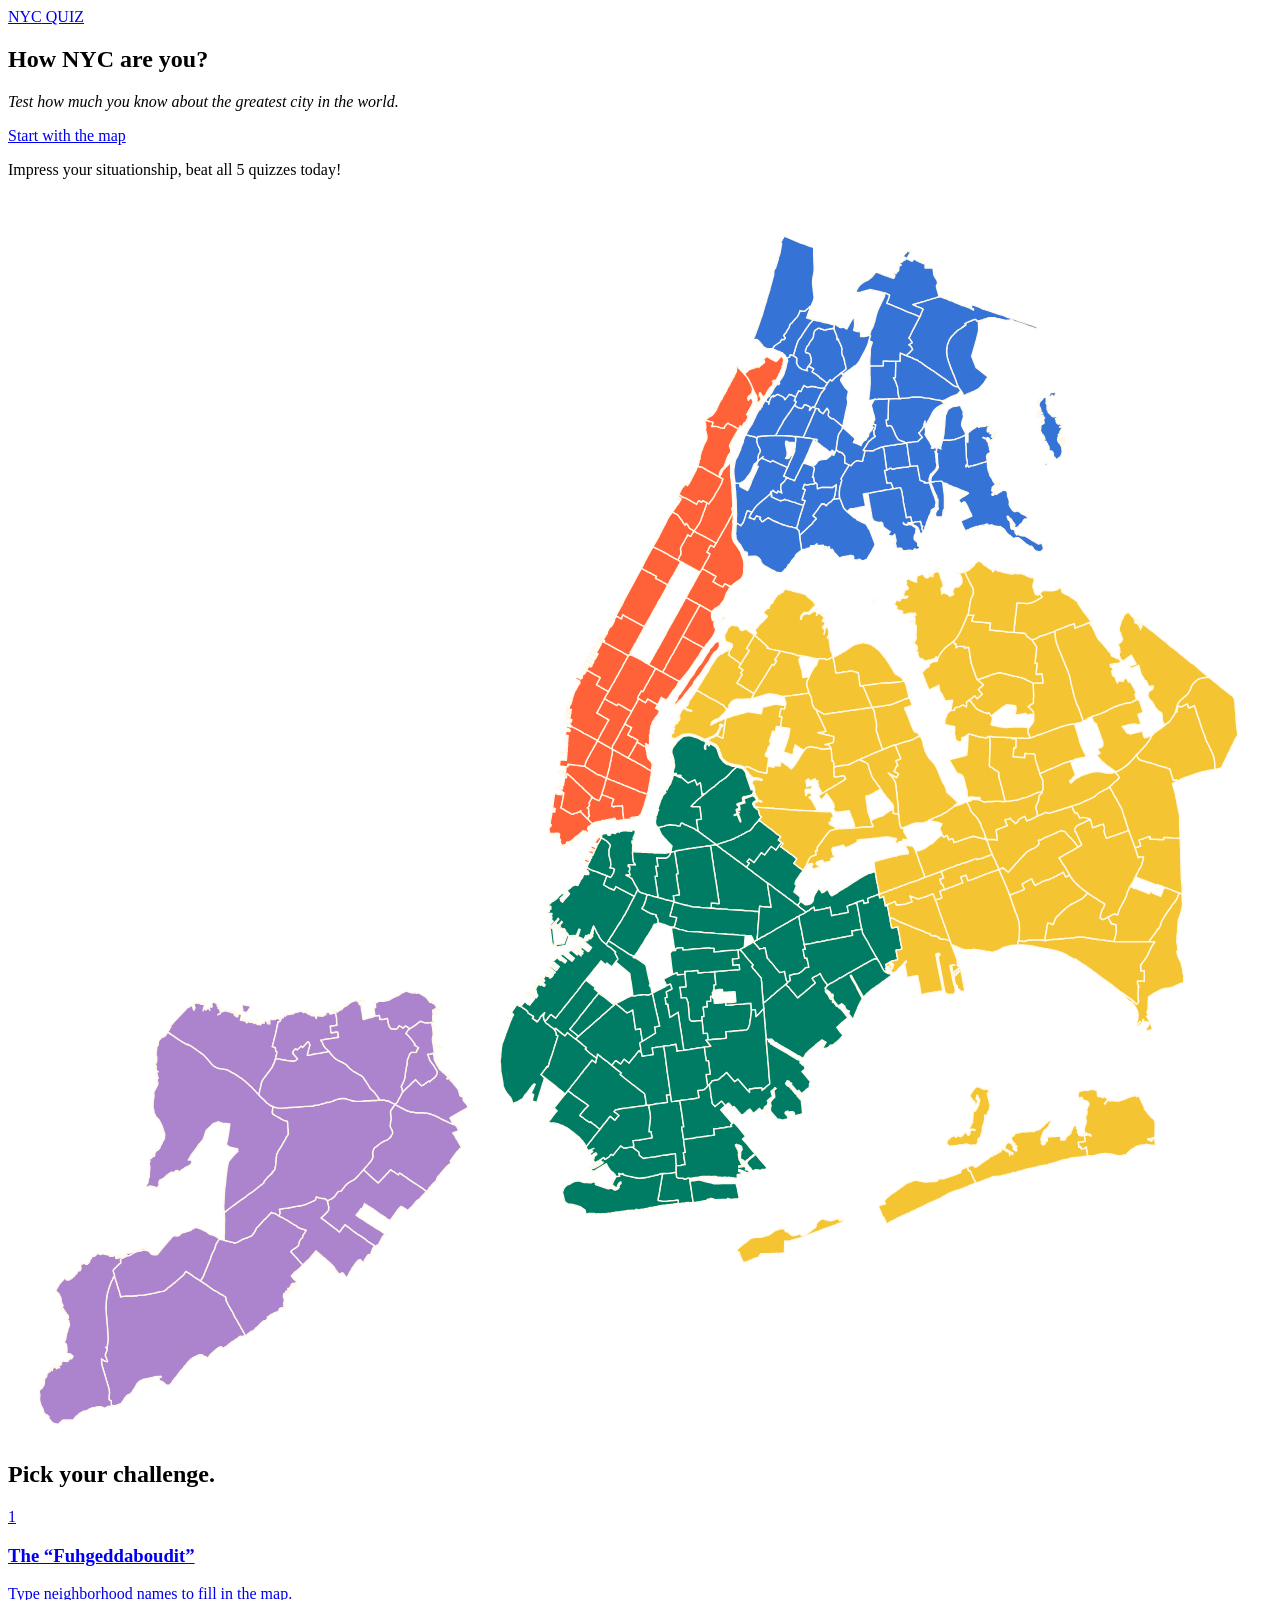
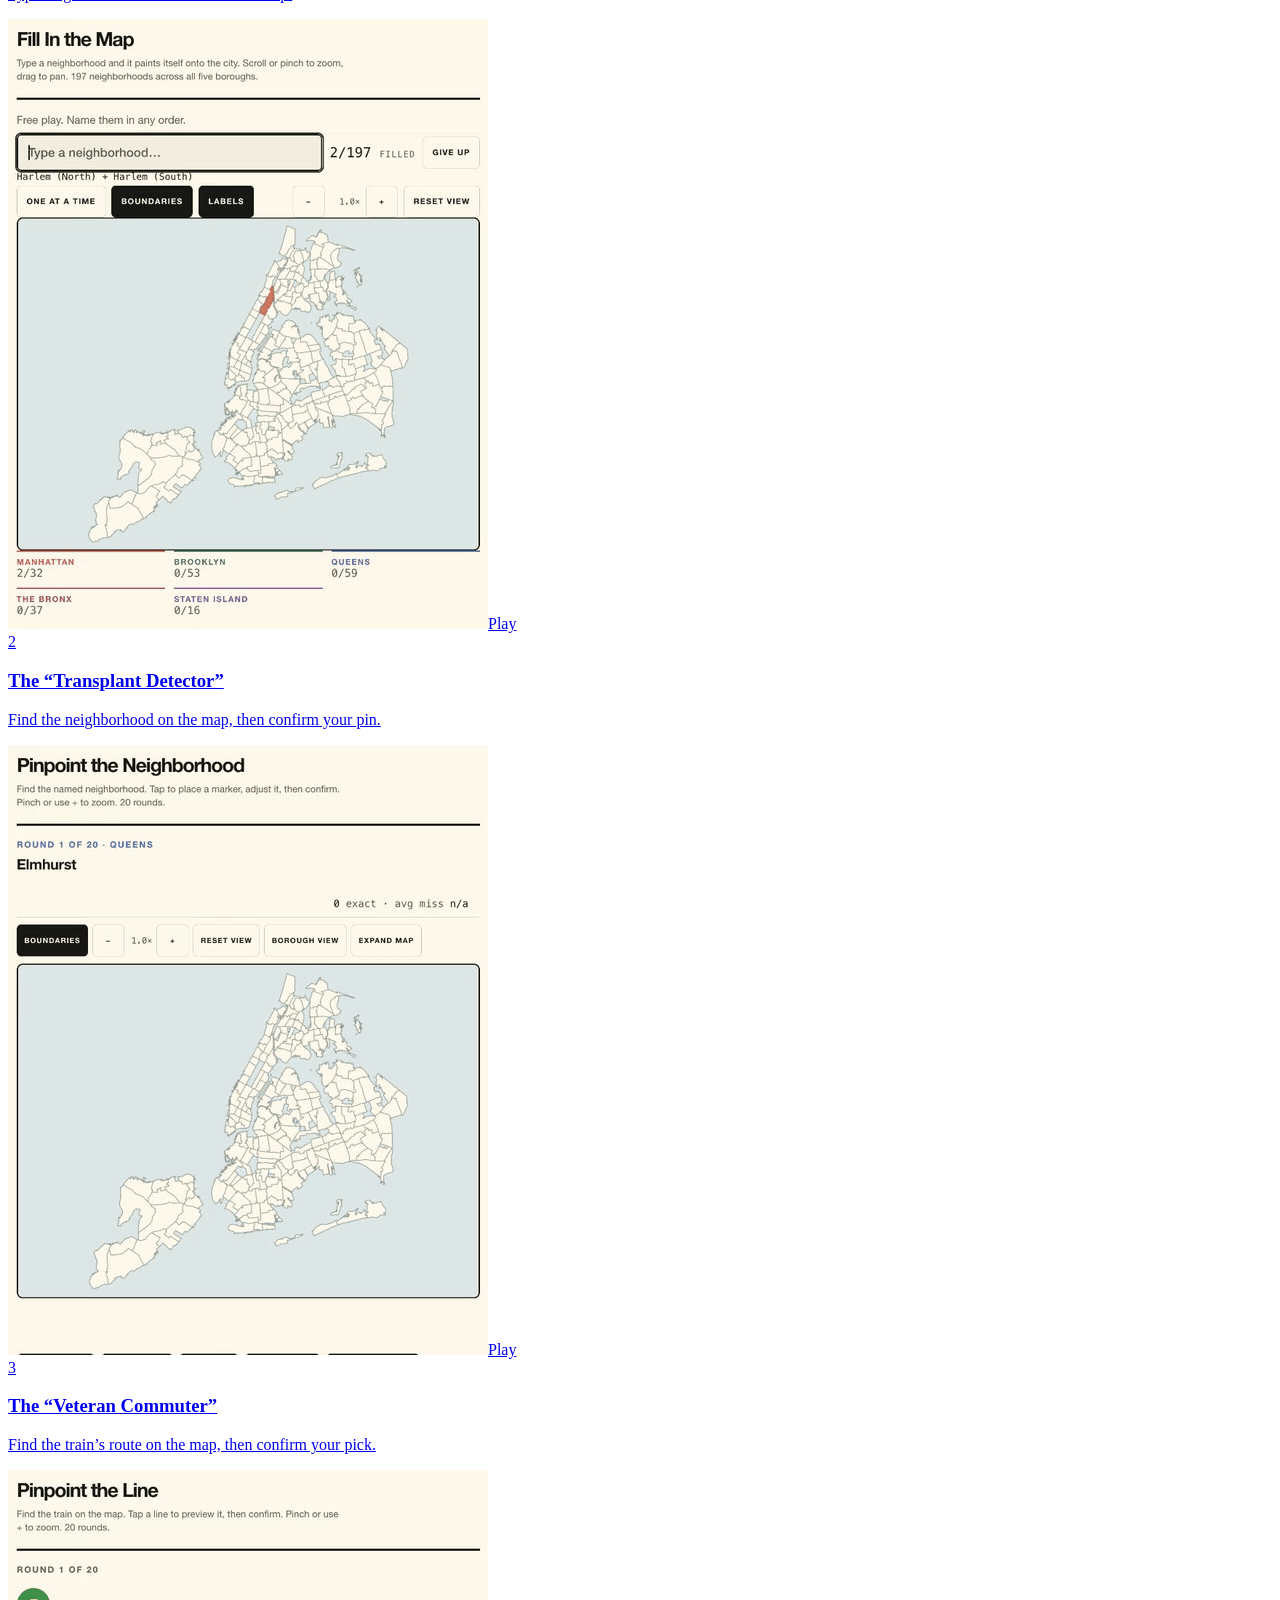
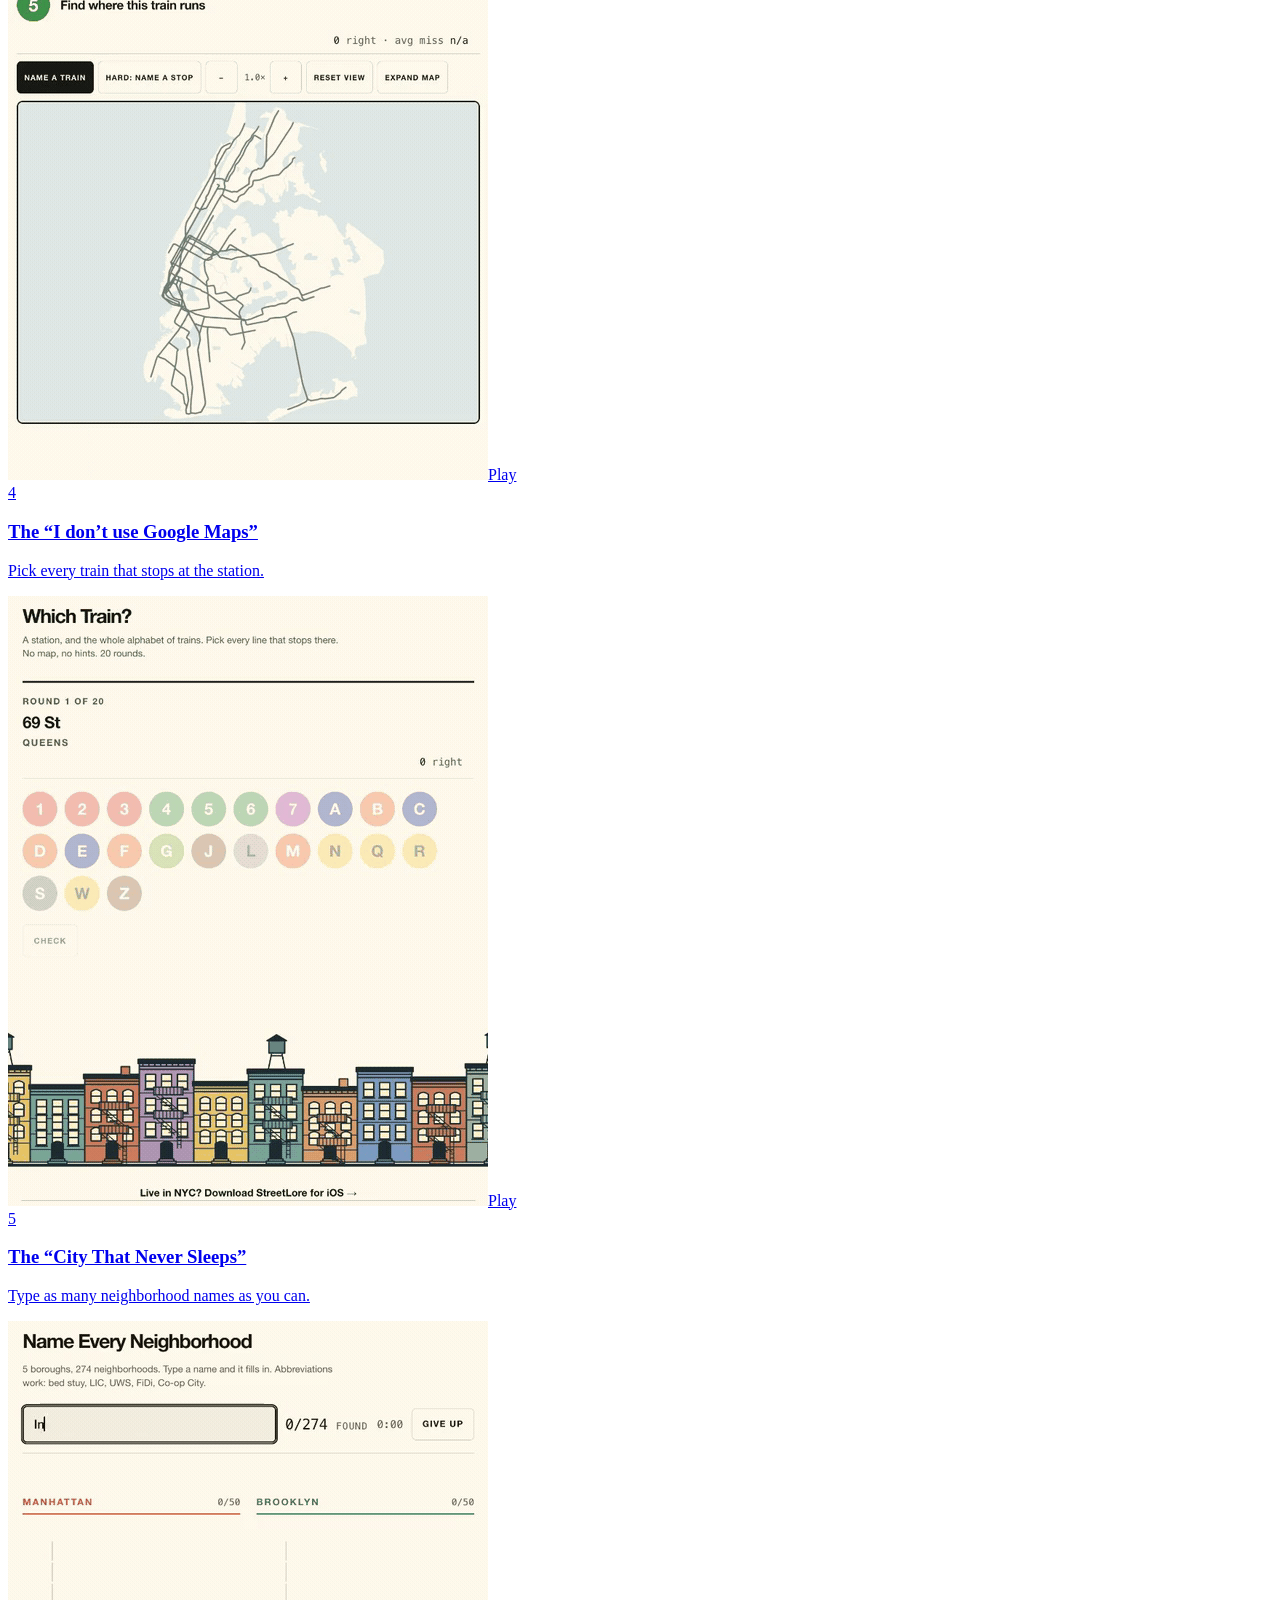
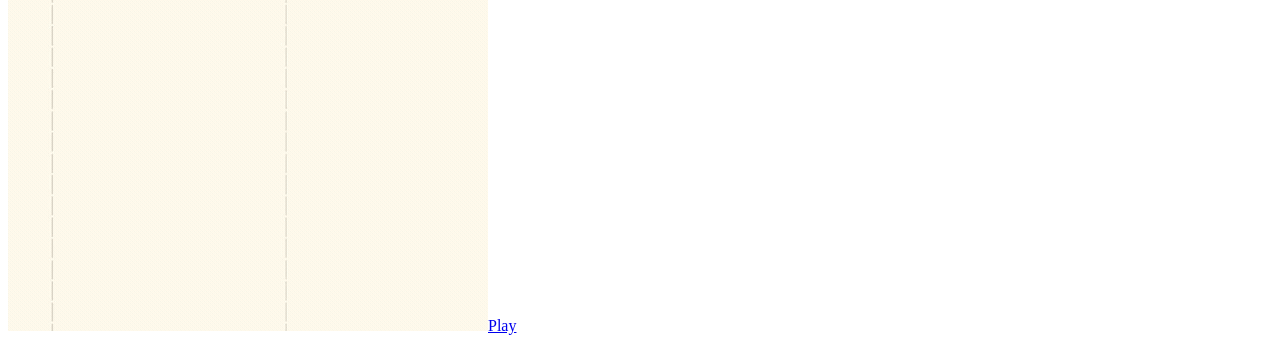
==== commit adb78967: "Update Veteran Commuter and Google Maps card titles" ====
--- a/index.html
+++ b/index.html
@@ -19,8 +19,8 @@
 <div class="games">
 <a class="game" href="fill-the-map.html" style="--card:#f4c433;--ink:#171917"><div class="card-top"><span class="route-bullet">1</span><h3 class="game-tag">The “Fuhgeddaboudit”</h3></div><div class="card-copy"><p>Type neighborhood names to fill in the map.</p></div><picture class="game-preview"><source media="(prefers-reduced-motion: reduce)" srcset="gameplay/fill-the-map.jpg"><img src="gameplay/fill-the-map.gif" data-animation="gameplay/fill-the-map.gif" data-still="gameplay/fill-the-map.jpg" width="480" height="610" loading="lazy" decoding="async" alt="Fill In the Map gameplay preview"></picture><span class="play-label">Play</span></a>
 <a class="game" href="pinpoint.html" style="--card:#007c65;--ink:#fff9e9"><div class="card-top"><span class="route-bullet">2</span><h3 class="game-tag">The “Transplant Detector”</h3></div><div class="card-copy"><p>Find the neighborhood on the map, then confirm your pin.</p></div><picture class="game-preview"><source media="(prefers-reduced-motion: reduce)" srcset="gameplay/pinpoint.jpg"><img src="gameplay/pinpoint.gif" data-animation="gameplay/pinpoint.gif" data-still="gameplay/pinpoint.jpg" width="480" height="610" loading="lazy" decoding="async" alt="Pinpoint the Neighborhood gameplay preview"></picture><span class="play-label">Play</span></a>
-<a class="game" href="subway.html" style="--card:#ff6138;--ink:#171917"><div class="card-top"><span class="route-bullet">3</span><h3 class="game-tag">“Veteran Commuter”</h3></div><div class="card-copy"><p>Find the train’s route on the map, then confirm your pick.</p></div><picture class="game-preview"><source media="(prefers-reduced-motion: reduce)" srcset="gameplay/subway.jpg"><img src="gameplay/subway.gif" data-animation="gameplay/subway.gif" data-still="gameplay/subway.jpg" width="480" height="610" loading="lazy" decoding="async" alt="Pinpoint the Line gameplay preview"></picture><span class="play-label">Play</span></a>
-<a class="game" href="which-train.html" style="--card:#3573d6;--ink:#fff9e9"><div class="card-top"><span class="route-bullet">4</span><h3 class="game-tag">“Doesn’t Use Google Maps”</h3></div><div class="card-copy"><p>Pick every train that stops at the station.</p></div><picture class="game-preview"><source media="(prefers-reduced-motion: reduce)" srcset="gameplay/which-train.jpg"><img src="gameplay/which-train.gif" data-animation="gameplay/which-train.gif" data-still="gameplay/which-train.jpg" width="480" height="610" loading="lazy" decoding="async" alt="Which Train? gameplay preview"></picture><span class="play-label">Play</span></a>
+<a class="game" href="subway.html" style="--card:#ff6138;--ink:#171917"><div class="card-top"><span class="route-bullet">3</span><h3 class="game-tag">The “Veteran Commuter”</h3></div><div class="card-copy"><p>Find the train’s route on the map, then confirm your pick.</p></div><picture class="game-preview"><source media="(prefers-reduced-motion: reduce)" srcset="gameplay/subway.jpg"><img src="gameplay/subway.gif" data-animation="gameplay/subway.gif" data-still="gameplay/subway.jpg" width="480" height="610" loading="lazy" decoding="async" alt="Pinpoint the Line gameplay preview"></picture><span class="play-label">Play</span></a>
+<a class="game" href="which-train.html" style="--card:#3573d6;--ink:#fff9e9"><div class="card-top"><span class="route-bullet">4</span><h3 class="game-tag">The “I don’t use Google Maps”</h3></div><div class="card-copy"><p>Pick every train that stops at the station.</p></div><picture class="game-preview"><source media="(prefers-reduced-motion: reduce)" srcset="gameplay/which-train.jpg"><img src="gameplay/which-train.gif" data-animation="gameplay/which-train.gif" data-still="gameplay/which-train.jpg" width="480" height="610" loading="lazy" decoding="async" alt="Which Train? gameplay preview"></picture><span class="play-label">Play</span></a>
 <a class="game" href="name-them-all.html" style="--card:#ac83cd;--ink:#171917"><div class="card-top"><span class="route-bullet">5</span><h3 class="game-tag">The “City That Never Sleeps”</h3></div><div class="card-copy"><p>Type as many neighborhood names as you can.</p></div><picture class="game-preview"><source media="(prefers-reduced-motion: reduce)" srcset="gameplay/name-them-all.jpg"><img src="gameplay/name-them-all.gif" data-animation="gameplay/name-them-all.gif" data-still="gameplay/name-them-all.jpg" width="480" height="610" loading="lazy" decoding="async" alt="Name Every Neighborhood gameplay preview"></picture><span class="play-label">Play</span></a>
 </div></section>
 
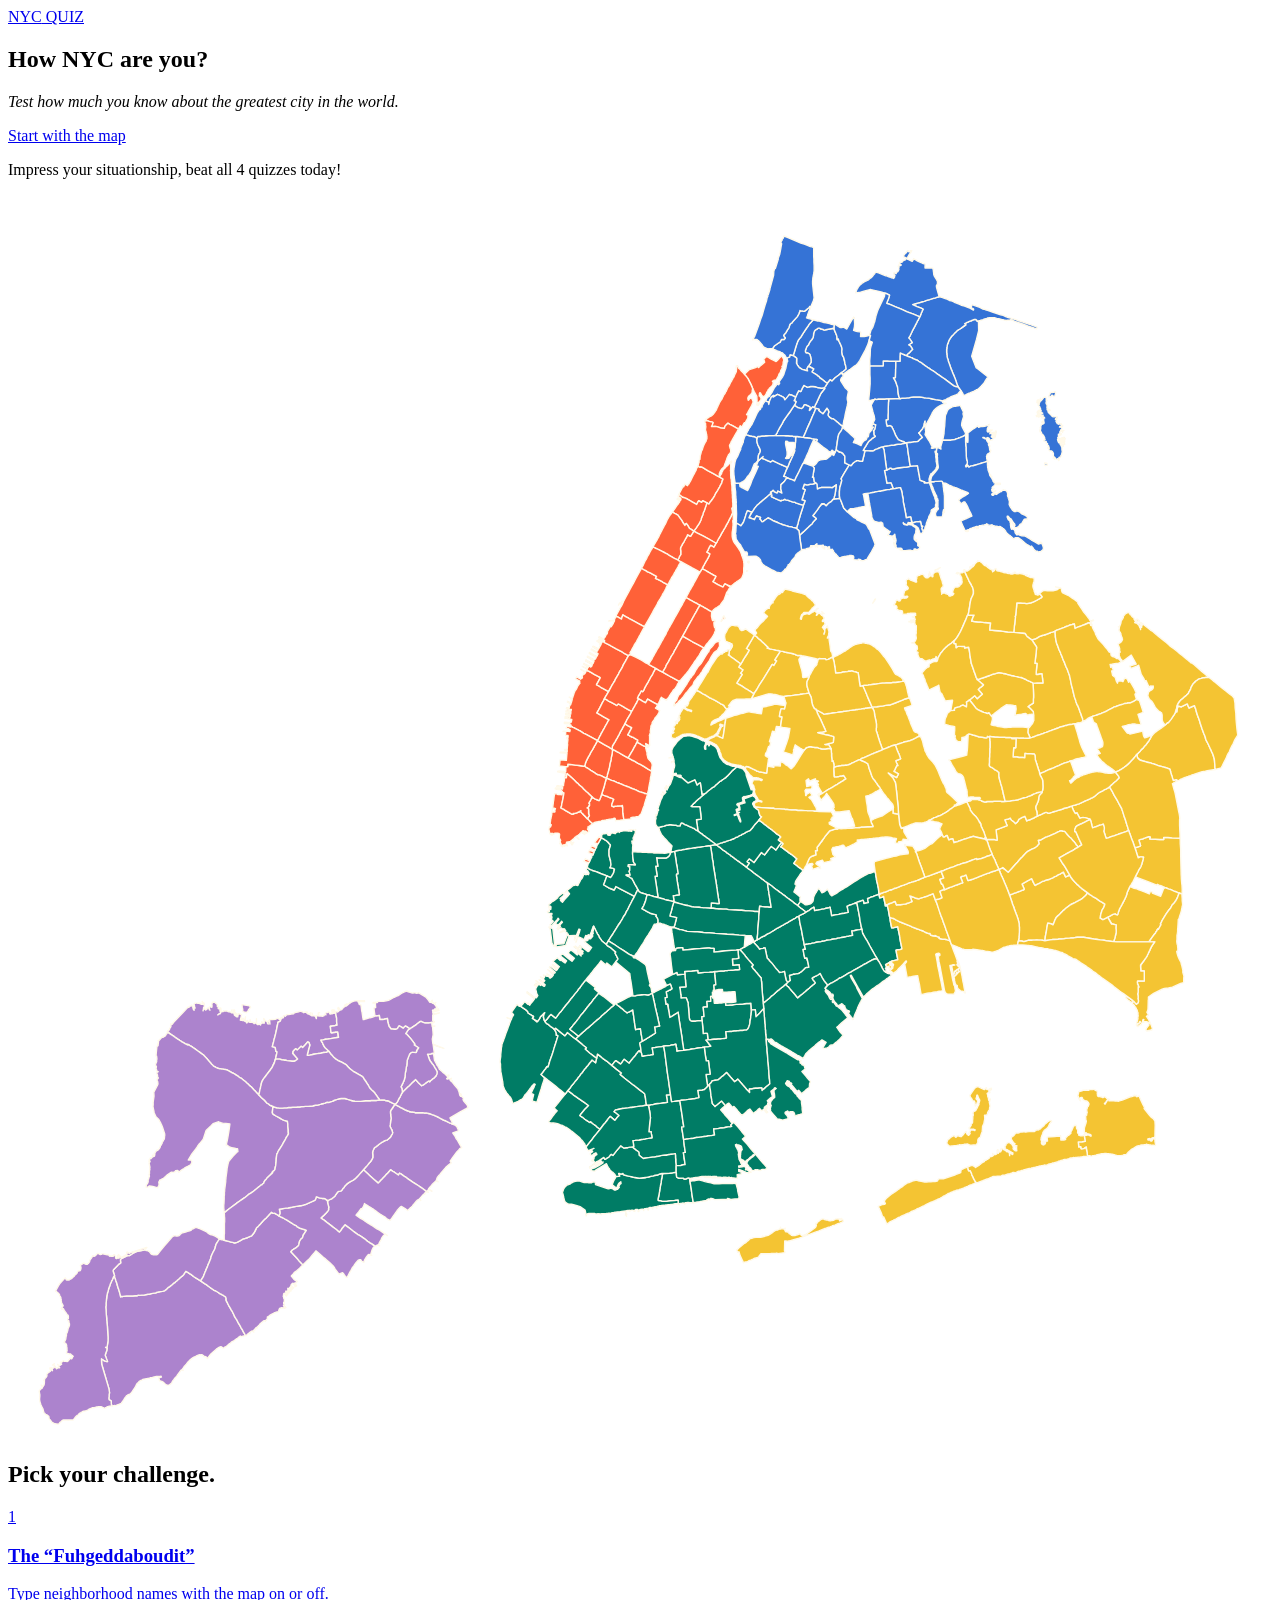
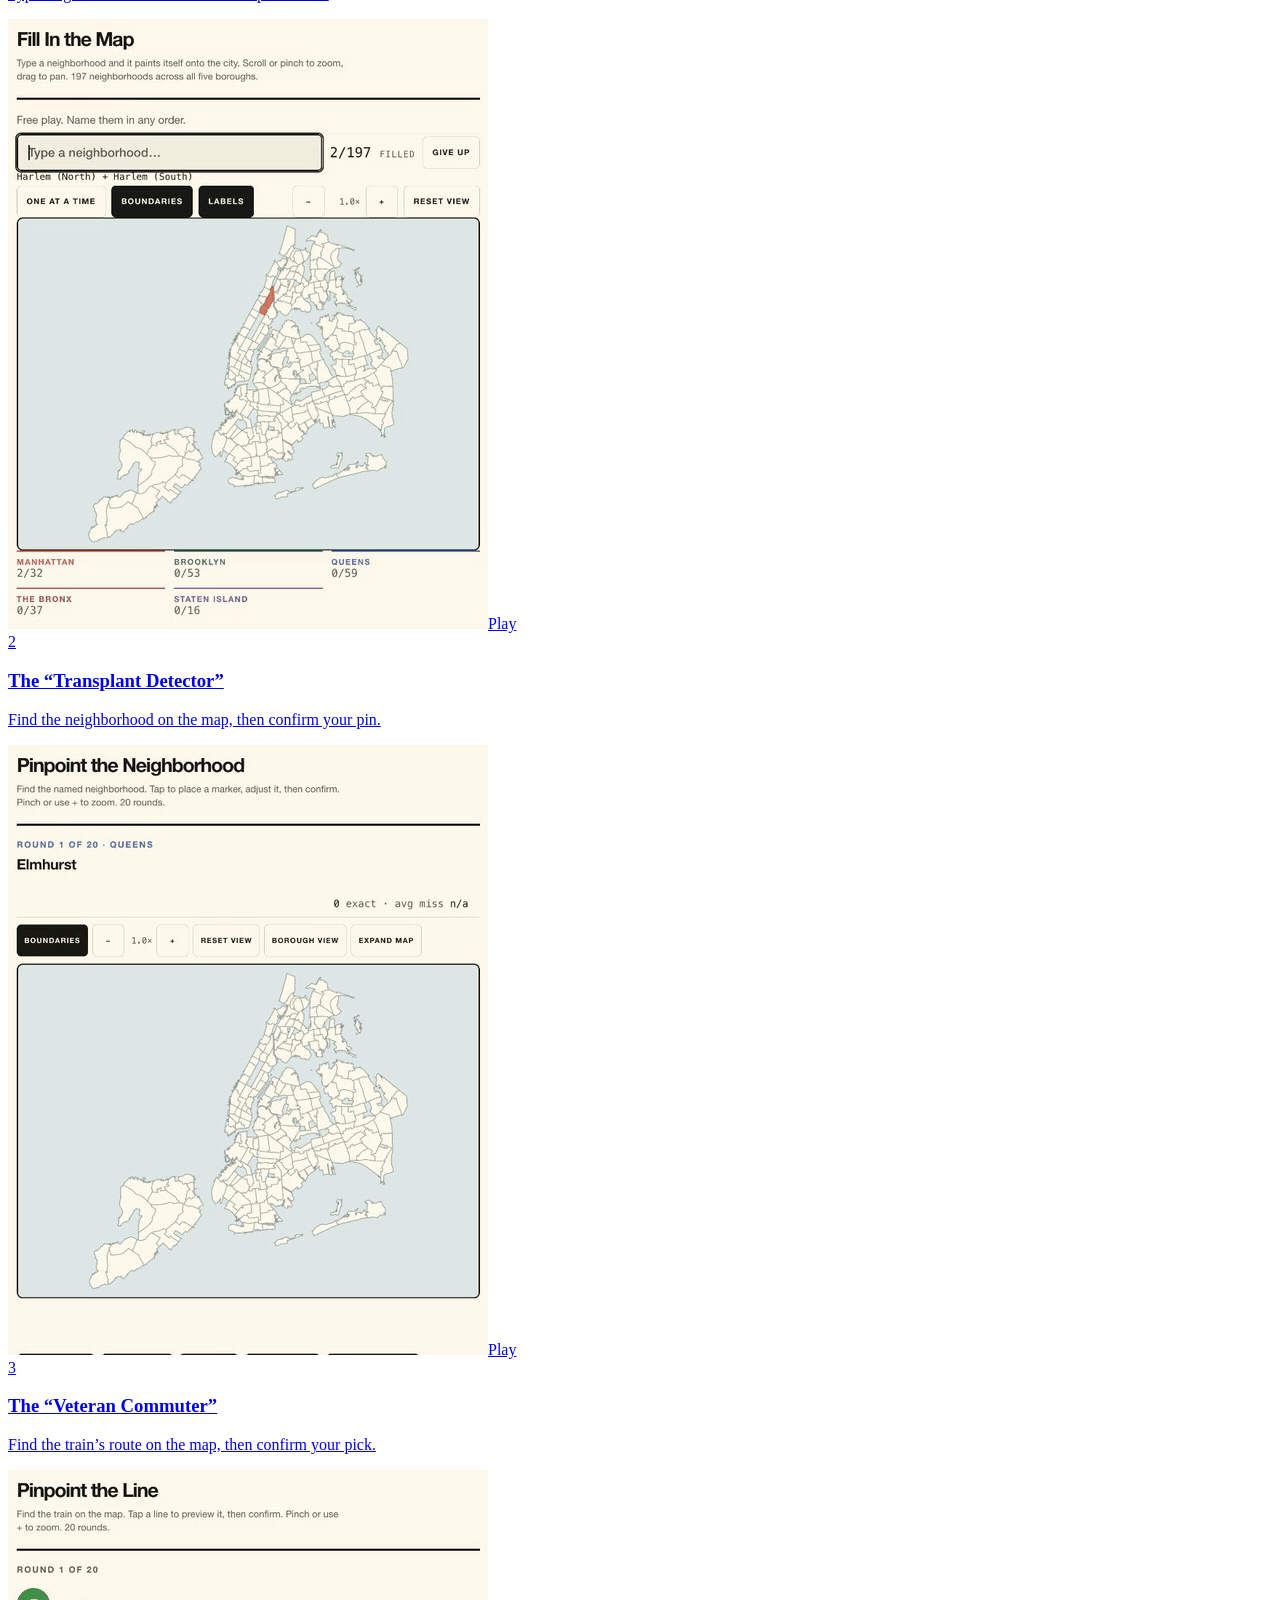
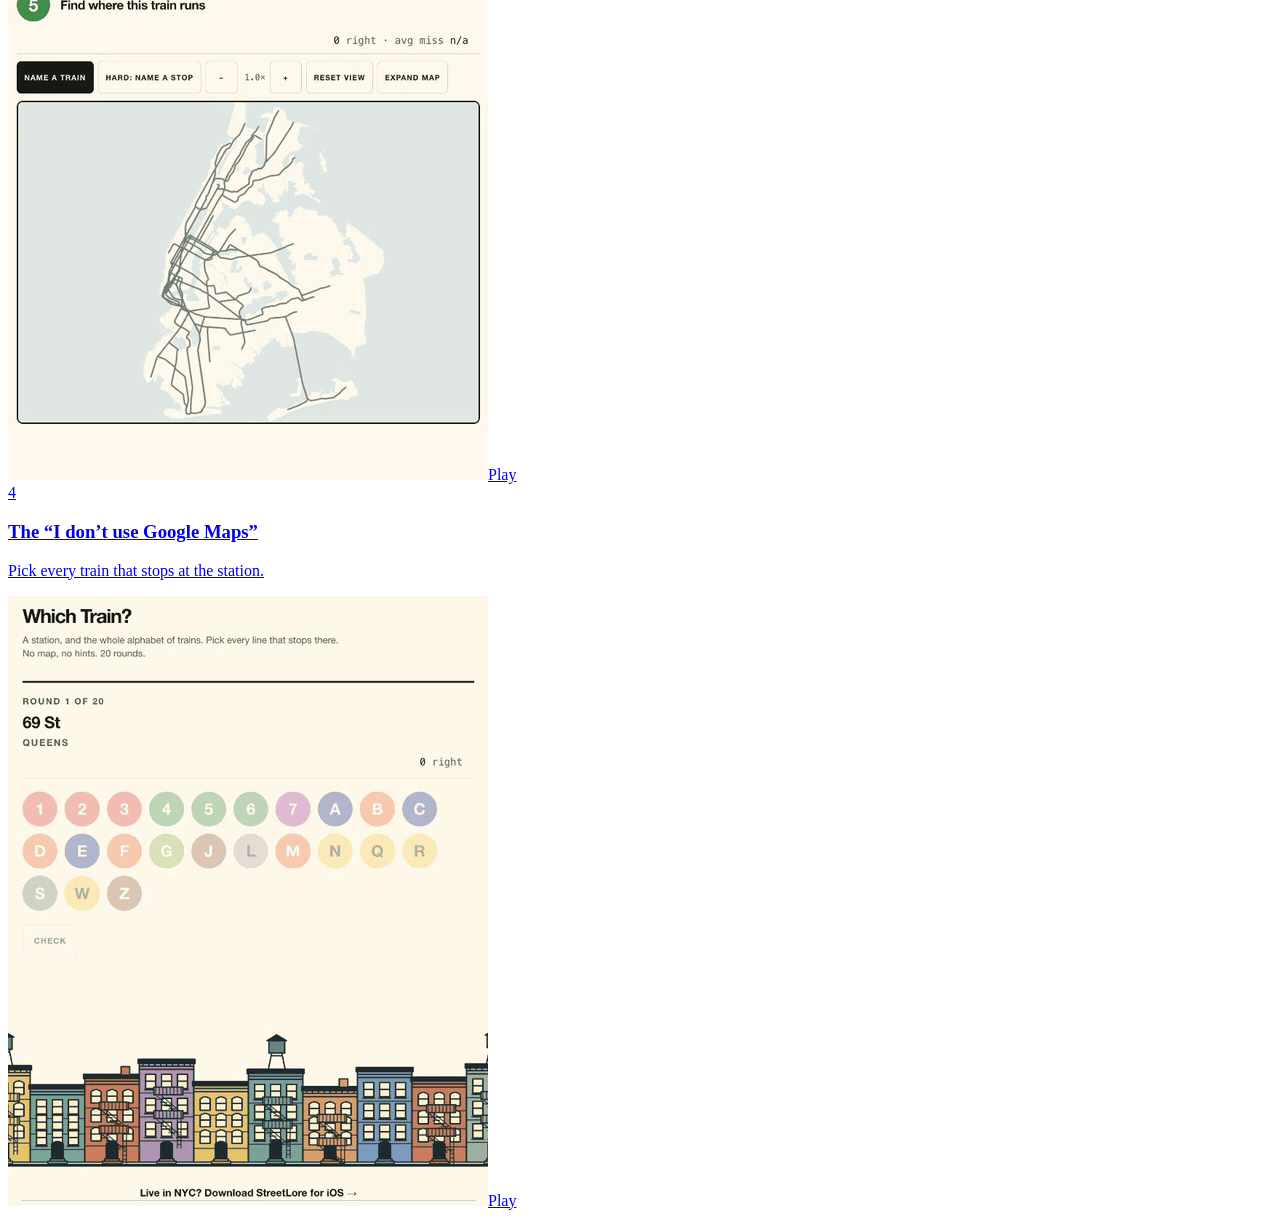
==== commit e6249980: "Merge neighborhood naming quizzes with a progress-preserving map toggle" ====
--- a/index.html
+++ b/index.html
@@ -12,16 +12,15 @@
 <header class="masthead"><a class="wordmark" href="index.html" aria-label="NYC Quiz home"><span class="brand-bullet">NYC</span> QUIZ</a></header>
 <main>
 <section class="hero" aria-labelledby="hero-title">
-<div class="hero-copy"><h1 id="hero-title" aria-label="How NYC are you?">How <span class="new-york"><span id="rotating-place" aria-hidden="true">NYC</span><button type="button" class="rotation-toggle" aria-label="Pause place name rotation" aria-pressed="false" title="Pause place name rotation" hidden><span aria-hidden="true">Ⅱ</span></button></span> are you<span class="question">?</span></h1><p class="eyebrow"><em>Test how much you know about the greatest city in the world.</em></p><a class="hero-cta" href="fill-the-map.html">Start with the map </a><p class="situationship">Impress your situationship, beat all 5 quizzes today!</p></div>
+<div class="hero-copy"><h1 id="hero-title" aria-label="How NYC are you?">How <span class="new-york"><span id="rotating-place" aria-hidden="true">NYC</span><button type="button" class="rotation-toggle" aria-label="Pause place name rotation" aria-pressed="false" title="Pause place name rotation" hidden><span aria-hidden="true">Ⅱ</span></button></span> are you<span class="question">?</span></h1><p class="eyebrow"><em>Test how much you know about the greatest city in the world.</em></p><a class="hero-cta" href="fill-the-map.html">Start with the map </a><p class="situationship">Impress your situationship, beat all 4 quizzes today!</p></div>
 <div class="city-art"><svg viewBox="0 0 580 570" role="img" aria-label="Map of New York City’s five boroughs, colored by borough"><g stroke="#fff9e9" stroke-width=".65" stroke-linejoin="round"><path d="M271.7,428.7 L270.0,430.8 L268.6,432.5 L268.0,433.4 L267.3,434.2 L267.0,434.6 L265.5,436.5 L265.0,436.4 L264.8,435.8 L264.5,435.2 L264.1,434.8 L263.8,434.3 L263.4,433.8 L262.9,433.4 L262.3,432.6 L261.8,432.1 L259.7,430.4 L258.9,429.8 L258.2,429.3 L257.8,429.0 L257.5,428.7 L257.0,428.4 L256.5,428.1 L256.2,427.8 L255.9,427.7 L255.5,427.6 L255.0,427.3 L254.4,426.9 L253.5,426.7 L252.7,426.3 L252.2,426.1 L251.7,426.0 L251.4,426.0 L251.1,425.9 L250.8,425.9 L250.5,425.8 L250.2,425.8 L249.9,425.8 L249.5,425.8 L249.2,425.9 L248.4,425.6 L248.1,425.2 L248.3,424.8 L248.8,424.3 L249.3,423.7 L249.5,423.3 L250.0,422.6 L250.2,422.4 L250.8,421.6 L251.1,421.2 L252.0,420.2 L251.3,419.6 L250.5,419.0 L252.3,416.8 L253.9,414.7 L255.7,412.5 L256.3,411.7 L256.9,410.9 L257.2,411.2 L259.1,412.6 L259.5,413.0 L260.3,413.5 L261.4,414.3 L263.9,416.0 L264.6,416.5 L265.3,417.0 L265.6,417.3 L266.4,417.8 L266.0,418.2 L265.6,418.6 L264.7,419.5 L262.9,421.7 L262.4,422.4 L262.9,422.8 L263.1,422.9 L263.9,423.4 L264.7,424.1 L265.5,424.6 L266.2,425.1 L267.0,425.6 L267.3,425.2 L268.0,425.8 L268.7,426.4 L269.5,426.9 L270.2,427.6 L270.9,428.1 L271.7,428.7 L271.7,428.7 Z" fill="#007c65"/><path d="M235.3,372.3 L237.8,374.0 L238.5,374.8 L238.7,375.4 L239.2,375.7 L239.6,376.0 L240.1,376.2 L240.4,376.5 L240.7,376.6 L241.0,376.7 L241.4,376.9 L241.0,377.3 L240.7,377.7 L242.7,379.5 L243.1,379.1 L243.6,378.4 L243.9,378.0 L244.0,377.7 L244.2,377.3 L244.9,376.5 L245.2,376.2 L245.6,375.7 L246.0,375.4 L246.3,375.0 L246.2,375.4 L246.0,375.8 L245.8,376.2 L245.7,376.7 L245.6,377.3 L245.8,377.7 L245.9,378.2 L246.0,378.6 L246.2,378.9 L246.4,379.3 L246.9,379.9 L247.2,380.1 L247.8,380.6 L248.2,380.8 L248.6,381.2 L249.1,381.6 L249.6,381.9 L249.9,382.2 L250.2,382.3 L250.4,382.6 L250.7,383.0 L251.0,383.2 L251.3,383.9 L251.5,384.3 L251.6,384.9 L251.6,385.6 L251.9,385.5 L252.4,385.8 L252.1,386.7 L251.8,387.7 L251.5,388.7 L251.2,389.6 L250.9,390.5 L250.6,391.6 L250.3,392.5 L249.7,394.4 L248.6,397.4 L248.4,398.2 L248.1,399.2 L247.8,400.1 L247.4,399.9 L247.1,400.3 L246.9,400.5 L246.6,401.1 L246.3,401.3 L245.8,402.1 L245.2,402.9 L244.6,403.6 L245.5,404.4 L246.3,405.0 L246.0,405.6 L245.9,406.2 L245.8,406.6 L245.3,407.9 L244.7,410.0 L243.6,413.4 L242.9,415.7 L242.7,416.4 L240.5,415.7 L241.2,412.8 L240.6,412.5 L240.1,412.2 L240.2,411.8 L241.1,409.9 L241.4,409.4 L241.5,408.9 L241.9,408.1 L241.5,407.9 L241.1,408.1 L240.8,408.5 L240.3,409.0 L240.0,409.5 L239.6,410.0 L239.2,410.5 L239.0,410.9 L238.6,411.4 L238.0,412.1 L237.8,412.4 L237.5,412.6 L237.1,413.1 L236.7,413.9 L236.4,414.3 L235.7,415.0 L235.1,415.2 L234.8,415.5 L234.5,415.6 L234.1,415.9 L233.2,416.3 L232.8,416.4 L232.6,416.5 L232.0,416.8 L231.7,416.9 L231.5,416.5 L231.3,416.0 L231.2,415.5 L231.1,415.1 L230.9,414.7 L230.7,414.3 L230.4,413.9 L230.2,413.7 L228.9,412.1 L227.8,410.4 L227.6,409.8 L227.3,409.1 L227.2,408.7 L227.0,406.8 L226.8,406.1 L226.7,405.2 L226.6,404.6 L226.3,403.0 L226.2,402.6 L226.1,402.2 L226.1,401.8 L226.1,401.3 L226.0,400.3 L226.0,399.7 L226.0,399.4 L226.0,398.8 L225.9,398.3 L225.8,398.1 L225.8,397.7 L225.8,397.4 L225.9,396.4 L226.0,396.0 L226.1,395.2 L226.1,394.3 L226.3,392.5 L226.4,391.3 L226.6,390.4 L226.6,390.0 L226.7,389.6 L226.8,389.4 L227.0,388.8 L227.4,387.8 L227.5,387.4 L227.8,386.7 L228.4,384.9 L229.3,382.6 L229.5,381.9 L229.9,381.0 L230.2,380.0 L230.5,379.2 L230.9,378.3 L228.9,377.5 L231.0,378.2 L231.2,377.5 L231.5,377.0 L231.7,376.6 L232.0,376.2 L231.7,375.8 L231.3,375.4 L231.0,375.0 L233.1,372.1 L233.5,371.4 L234.7,372.3 L235.3,372.3 L235.3,372.3 Z" fill="#007c65"/><path d="M338.8,308.4 L339.1,308.6 L339.5,309.0 L340.2,309.4 L341.0,310.1 L342.1,311.0 L342.9,311.5 L343.3,311.9 L343.7,312.1 L344.4,312.6 L345.2,313.2 L345.5,313.4 L345.9,313.8 L346.7,314.3 L347.4,314.9 L347.7,315.1 L348.2,315.4 L348.5,315.9 L348.6,316.4 L348.7,316.9 L348.7,317.3 L348.8,317.9 L348.9,318.2 L348.9,318.8 L349.1,319.8 L349.2,320.7 L349.4,321.6 L349.5,322.7 L349.7,323.6 L349.7,324.0 L349.8,324.5 L350.0,325.5 L350.1,326.4 L350.2,326.8 L349.3,326.8 L348.5,326.7 L347.4,326.7 L344.9,326.4 L344.8,327.5 L344.7,328.9 L343.8,328.8 L342.7,328.8 L341.7,328.6 L341.5,328.6 L340.0,328.5 L339.6,328.5 L339.1,328.5 L338.8,328.5 L338.4,328.4 L336.7,328.2 L336.3,328.2 L335.6,328.2 L333.9,328.1 L333.5,328.1 L330.8,327.9 L329.7,327.7 L328.8,327.7 L328.1,327.7 L326.9,327.6 L326.1,327.6 L325.3,327.5 L325.0,327.5 L323.5,327.3 L322.6,327.3 L322.7,325.9 L322.7,324.9 L323.4,324.9 L325.5,325.1 L326.4,325.1 L326.2,324.2 L326.1,323.2 L325.9,322.3 L325.8,321.4 L325.6,320.3 L325.5,319.4 L325.4,318.5 L325.3,318.1 L325.2,317.5 L325.1,316.5 L324.9,315.6 L324.8,314.6 L324.6,313.7 L324.5,312.8 L324.3,311.7 L324.2,310.8 L324.0,309.9 L323.9,308.9 L323.7,308.0 L323.6,307.1 L323.5,306.0 L323.3,305.1 L323.2,304.2 L323.1,303.5 L323.0,303.0 L323.0,302.6 L322.9,302.3 L322.8,301.5 L322.6,300.3 L322.5,299.4 L322.3,298.5 L323.0,298.4 L324.8,298.1 L325.6,298.6 L326.2,299.1 L327.0,299.6 L327.8,300.3 L328.1,300.6 L328.5,300.8 L328.9,301.1 L329.3,301.3 L329.9,301.9 L330.3,302.1 L330.7,302.4 L331.5,302.9 L331.8,303.3 L332.1,303.4 L332.5,303.7 L332.8,303.9 L333.5,304.5 L334.2,305.0 L334.7,305.4 L335.1,305.6 L335.4,305.9 L336.1,306.4 L336.9,306.9 L337.8,307.6 L338.1,307.8 L338.6,308.2 L338.8,308.4 L338.8,308.4 Z" fill="#007c65"/><path d="M322.6,327.3 L319.9,327.1 L319.5,327.1 L319.0,327.1 L318.6,327.0 L318.2,327.0 L317.1,326.8 L314.7,326.7 L313.8,326.6 L312.7,326.3 L311.6,325.9 L310.9,325.9 L308.6,325.3 L305.6,324.3 L305.5,323.2 L305.3,321.9 L305.2,321.5 L306.2,321.4 L307.1,321.2 L308.1,321.1 L307.9,320.2 L307.8,319.1 L307.6,318.2 L307.5,317.2 L307.3,316.3 L307.2,315.4 L307.0,314.5 L306.9,313.4 L306.8,312.9 L306.8,312.5 L306.7,312.0 L306.6,311.6 L307.3,311.5 L307.1,308.7 L306.7,306.7 L306.3,303.8 L306.0,302.0 L305.8,301.2 L306.7,300.9 L308.0,300.7 L308.9,300.6 L309.9,300.3 L310.8,300.2 L311.7,300.0 L312.5,299.9 L313.4,299.8 L314.3,299.6 L314.8,299.5 L315.3,299.5 L315.8,299.4 L316.7,299.3 L317.0,299.3 L318.7,299.0 L319.6,298.9 L320.5,298.7 L322.1,298.5 L322.5,299.4 L322.6,300.3 L322.8,301.3 L322.9,302.3 L323.0,302.6 L323.0,303.0 L323.1,303.5 L323.1,303.9 L323.3,305.1 L323.5,306.0 L323.6,306.8 L323.7,308.0 L323.8,308.6 L324.0,309.9 L324.2,310.8 L324.3,311.7 L324.5,312.8 L324.6,313.7 L324.8,314.6 L324.9,315.6 L325.1,316.5 L325.2,317.5 L325.3,318.1 L325.4,318.5 L325.5,319.4 L325.6,320.3 L325.8,321.4 L325.9,322.3 L326.1,323.2 L326.2,324.2 L326.4,325.1 L325.5,325.1 L323.4,324.9 L322.7,324.9 L322.7,325.9 L322.6,327.3 L322.6,327.3 Z" fill="#007c65"/><path d="M277.1,399.4 L279.3,401.2 L281.5,402.9 L280.9,403.5 L283.0,405.3 L285.2,407.0 L286.2,407.8 L287.1,408.5 L287.5,408.7 L289.7,410.5 L291.9,412.2 L292.2,412.6 L292.4,413.9 L292.5,414.3 L292.6,415.2 L292.8,416.7 L293.0,417.7 L292.1,417.8 L291.2,418.0 L290.3,418.1 L289.3,418.2 L288.4,418.3 L287.4,418.5 L286.4,418.6 L286.0,418.7 L285.5,418.7 L284.6,418.9 L283.6,419.0 L282.7,419.1 L281.9,419.2 L280.9,419.4 L279.9,419.6 L278.8,419.8 L278.1,420.6 L278.6,420.9 L280.4,422.4 L279.7,423.1 L279.1,423.8 L278.5,424.6 L276.3,422.8 L275.9,423.4 L275.2,424.2 L274.6,425.0 L274.0,425.8 L273.4,426.4 L271.7,428.7 L270.9,428.1 L270.2,427.6 L269.5,426.9 L268.7,426.4 L268.0,425.8 L267.3,425.2 L267.0,425.6 L266.2,425.1 L265.5,424.6 L264.7,424.1 L263.9,423.4 L263.1,422.9 L262.9,422.8 L262.4,422.4 L262.9,421.7 L264.7,419.5 L265.3,418.9 L266.0,418.2 L266.4,417.8 L265.6,417.3 L265.3,417.0 L264.6,416.5 L263.9,416.0 L261.4,414.3 L260.3,413.5 L259.5,413.0 L259.1,412.6 L257.2,411.2 L256.9,410.9 L257.5,410.2 L258.1,409.5 L258.6,408.7 L259.2,408.1 L259.8,407.3 L260.4,406.5 L261.0,405.9 L261.5,405.1 L262.2,404.3 L262.7,403.5 L263.3,402.9 L263.9,402.1 L264.4,401.3 L265.0,400.7 L265.6,399.9 L266.1,399.4 L266.8,398.4 L267.4,397.7 L268.0,396.9 L269.6,398.2 L269.8,397.2 L270.1,396.1 L270.2,395.3 L270.4,394.7 L270.5,394.3 L272.2,395.5 L272.6,395.6 L272.9,396.1 L273.2,396.4 L274.7,397.4 L277.1,399.4 L277.1,399.4 Z" fill="#007c65"/><path d="M291.1,388.3 L289.9,389.1 L290.0,389.6 L290.1,390.1 L290.3,391.2 L290.4,392.1 L290.5,393.1 L289.6,392.6 L289.0,393.3 L288.7,393.8 L288.4,394.0 L288.2,394.4 L287.9,394.8 L287.6,395.2 L287.3,395.5 L287.0,395.8 L286.7,396.2 L286.1,396.9 L285.8,397.3 L285.5,397.7 L285.0,398.4 L282.7,396.6 L282.1,397.4 L281.7,398.1 L281.1,398.8 L278.9,397.2 L278.3,397.8 L277.7,398.6 L277.1,399.4 L274.7,397.4 L273.2,396.4 L272.9,396.1 L272.3,395.8 L272.2,395.5 L270.5,394.2 L270.4,394.5 L270.3,395.1 L270.1,396.1 L269.2,395.5 L267.0,393.8 L264.8,391.9 L265.1,391.6 L265.4,391.3 L264.2,390.4 L263.6,389.9 L263.2,389.5 L261.1,387.8 L260.4,387.3 L260.8,386.9 L261.1,386.6 L261.8,386.0 L262.5,385.3 L263.2,384.7 L263.9,384.1 L264.6,383.5 L265.3,382.8 L266.1,382.2 L266.8,381.6 L267.5,381.0 L268.2,380.4 L268.9,379.7 L269.6,379.1 L270.4,378.4 L271.1,377.9 L271.8,377.3 L272.4,376.6 L272.9,376.2 L273.1,376.0 L273.8,375.4 L274.6,374.8 L275.3,374.1 L276.0,373.5 L276.7,372.8 L277.4,372.3 L278.1,371.7 L278.9,371.0 L279.7,371.8 L280.5,372.3 L281.3,373.0 L282.1,373.6 L282.5,374.0 L282.8,374.3 L283.8,375.0 L284.1,375.3 L284.7,375.0 L285.1,374.8 L285.9,374.4 L286.7,373.9 L287.0,376.3 L287.1,376.7 L287.2,377.4 L287.4,378.9 L287.5,379.9 L287.6,380.4 L287.7,381.0 L287.8,381.7 L288.0,383.0 L289.1,382.7 L290.2,382.6 L290.5,384.3 L290.5,384.9 L290.7,385.7 L291.1,388.3 L291.1,388.3 Z" fill="#007c65"/><path d="M314.4,462.5 L314.0,462.5 L313.7,462.4 L313.4,462.4 L313.1,462.4 L312.8,462.4 L312.4,462.3 L311.8,462.3 L311.2,462.4 L310.7,462.4 L310.6,463.1 L310.4,462.7 L309.7,462.5 L309.0,462.7 L308.5,462.7 L308.0,462.8 L308.0,463.4 L307.8,463.1 L307.5,462.9 L307.5,461.2 L305.9,461.4 L304.0,461.5 L302.2,461.8 L301.9,461.8 L301.6,461.8 L301.3,461.8 L300.9,461.8 L300.6,461.8 L300.2,461.8 L299.4,461.6 L299.0,461.5 L298.7,461.5 L298.5,461.4 L298.2,461.2 L298.3,460.9 L298.3,460.5 L298.5,459.9 L298.7,458.8 L299.0,457.1 L299.1,456.3 L299.3,455.3 L299.4,454.6 L299.7,453.1 L299.9,451.6 L300.0,451.2 L300.1,450.7 L300.2,450.1 L300.3,449.7 L300.4,449.0 L300.6,449.0 L303.5,448.9 L304.3,448.8 L305.3,448.6 L306.5,448.5 L306.7,448.9 L306.7,449.5 L306.8,450.3 L306.9,450.7 L307.8,451.2 L309.4,451.1 L309.9,451.1 L310.1,451.4 L310.4,451.5 L310.9,451.5 L311.2,451.4 L311.7,451.2 L312.4,451.0 L312.7,451.2 L312.8,451.7 L312.9,452.5 L313.1,453.7 L313.5,455.9 L313.7,457.6 L313.8,458.0 L313.9,459.0 L314.4,462.0 L314.4,462.5 L314.4,462.5 Z" fill="#007c65"/><path d="M274.8,312.4 L272.8,311.7 L271.1,311.0 L269.5,310.4 L269.3,310.3 L268.8,310.2 L268.4,310.1 L268.1,309.9 L267.8,309.8 L267.4,309.7 L267.1,309.5 L266.7,309.4 L266.3,309.0 L265.7,308.7 L266.0,307.7 L266.3,306.7 L266.6,306.3 L267.0,305.5 L267.4,304.7 L267.7,304.1 L267.9,303.8 L267.8,303.3 L268.1,303.0 L268.4,303.0 L268.9,301.5 L269.3,300.6 L269.8,299.5 L270.1,299.3 L270.1,298.9 L270.6,297.8 L270.8,297.6 L271.0,297.2 L271.9,295.6 L272.2,295.1 L272.5,295.1 L272.8,295.2 L273.3,295.5 L273.9,295.9 L274.3,296.1 L274.6,296.3 L274.9,296.5 L275.1,296.8 L275.9,297.7 L276.3,298.0 L276.4,298.4 L276.2,299.3 L276.0,299.8 L275.9,300.2 L275.8,300.6 L275.8,300.8 L275.8,301.2 L275.8,301.9 L275.8,302.9 L275.9,303.4 L276.0,303.8 L276.4,305.5 L276.6,306.0 L276.8,307.1 L276.6,307.6 L276.5,308.1 L276.2,308.7 L276.5,308.7 L277.7,309.0 L278.1,309.1 L278.1,310.2 L278.0,310.7 L277.6,311.6 L277.3,312.0 L277.1,312.4 L276.7,313.2 L274.8,312.4 L274.8,312.4 Z" fill="#007c65"/><path d="M365.4,344.1 L365.9,346.1 L365.6,346.1 L364.9,346.2 L365.2,348.3 L365.6,350.2 L366.2,350.1 L366.4,350.2 L367.1,352.2 L367.5,354.3 L366.8,354.5 L366.4,354.5 L366.0,354.6 L365.7,354.8 L365.1,355.5 L364.0,356.5 L363.7,356.7 L363.4,356.8 L363.1,357.1 L362.2,357.4 L361.8,357.4 L361.4,357.5 L360.8,357.6 L360.3,357.6 L359.5,357.9 L358.6,358.0 L359.0,360.4 L358.2,361.0 L357.8,361.3 L357.1,360.4 L357.0,360.0 L356.7,358.5 L356.6,358.2 L356.3,356.3 L355.3,356.6 L354.4,356.7 L354.0,356.8 L353.3,355.9 L352.6,355.2 L352.0,354.4 L350.9,353.1 L349.4,351.4 L349.1,350.9 L348.3,350.1 L348.2,349.4 L347.8,347.5 L347.6,346.5 L347.5,345.9 L347.4,345.5 L346.9,345.5 L346.5,345.7 L345.5,345.8 L344.8,346.1 L344.4,345.4 L343.6,344.5 L343.3,344.2 L342.5,343.2 L342.2,342.9 L343.2,342.0 L343.5,341.9 L343.7,341.8 L344.3,341.5 L344.6,341.3 L345.5,340.7 L346.4,340.3 L347.1,340.1 L348.1,339.3 L349.0,338.8 L349.4,338.7 L349.9,338.3 L350.6,337.9 L350.9,337.7 L351.5,337.4 L351.8,337.2 L352.4,336.8 L353.3,336.3 L354.2,335.8 L355.1,335.3 L355.4,335.1 L355.9,334.9 L356.2,334.6 L356.5,334.5 L356.9,334.2 L358.0,333.7 L358.5,333.3 L358.9,333.1 L359.4,332.8 L360.1,332.4 L360.6,332.1 L361.2,331.9 L361.8,331.4 L362.6,331.0 L362.8,330.9 L363.1,332.1 L363.3,333.6 L363.6,335.1 L364.0,336.8 L364.3,338.4 L364.6,340.1 L365.0,342.0 L365.4,344.1 L365.4,344.1 Z" fill="#007c65"/><path d="M364.9,309.9 L364.4,310.6 L363.8,311.3 L363.4,311.9 L363.0,312.5 L362.1,313.8 L361.4,315.0 L361.3,315.4 L361.1,316.2 L361.3,316.4 L361.8,316.8 L361.3,318.1 L360.6,319.8 L361.1,320.1 L361.7,320.6 L362.4,321.2 L363.1,321.8 L363.5,322.0 L363.4,322.9 L363.4,323.8 L363.7,324.1 L362.8,325.4 L362.3,326.0 L361.7,325.7 L361.0,325.0 L360.1,324.3 L359.7,324.0 L359.4,323.8 L358.6,323.2 L357.9,322.7 L357.5,322.4 L357.1,322.1 L356.4,321.5 L355.6,321.0 L354.9,320.4 L354.1,319.9 L353.4,319.3 L353.1,319.1 L352.6,318.8 L351.9,318.2 L351.2,317.7 L350.5,317.1 L349.9,316.7 L348.9,316.0 L348.5,315.6 L347.7,315.1 L347.4,314.9 L346.7,314.3 L345.9,313.8 L345.5,313.4 L345.3,313.3 L344.4,312.6 L343.7,312.1 L343.3,311.9 L342.9,311.5 L342.2,311.0 L341.3,310.2 L340.3,309.5 L339.5,309.0 L339.1,308.6 L338.8,308.4 L340.1,306.7 L339.9,306.4 L339.4,306.2 L339.1,305.9 L340.1,304.6 L340.8,305.1 L341.5,305.6 L342.3,306.3 L344.2,303.7 L344.5,303.3 L345.3,302.3 L345.7,301.7 L346.0,302.0 L346.4,302.3 L346.9,302.6 L347.2,302.8 L348.6,300.9 L349.0,300.4 L350.2,298.9 L350.9,299.4 L351.6,299.9 L352.3,300.6 L352.8,299.9 L353.8,298.5 L355.0,297.0 L355.7,297.7 L354.6,299.1 L355.3,299.5 L356.9,300.7 L357.6,301.2 L358.4,301.9 L358.8,302.1 L359.1,302.4 L359.6,302.6 L359.9,302.9 L360.3,303.2 L360.6,303.5 L361.0,303.7 L361.3,304.1 L361.6,304.3 L362.0,304.6 L361.5,305.4 L360.6,306.7 L361.3,307.2 L362.0,307.7 L362.4,308.1 L362.8,308.4 L363.5,308.9 L364.2,309.4 L364.5,309.7 L364.9,309.9 L364.9,309.9 Z" fill="#007c65"/><path d="M355.0,297.0 L353.8,298.5 L352.8,299.9 L352.3,300.6 L351.7,300.0 L350.9,299.4 L350.2,298.9 L349.0,300.4 L348.6,300.9 L347.2,302.8 L346.9,302.6 L346.4,302.3 L346.1,302.0 L345.7,301.7 L345.4,302.1 L344.6,303.2 L344.2,303.7 L342.3,306.3 L341.5,305.6 L340.8,305.1 L340.1,304.6 L339.1,305.9 L339.4,306.2 L339.9,306.4 L340.1,306.7 L338.8,308.4 L338.6,308.2 L338.1,307.8 L337.8,307.6 L336.9,306.9 L336.1,306.4 L335.5,305.9 L335.1,305.6 L334.8,305.5 L334.2,305.0 L333.5,304.5 L332.8,303.9 L332.5,303.7 L332.1,303.4 L331.8,303.3 L331.5,302.9 L330.7,302.4 L330.3,302.1 L329.9,301.9 L329.3,301.3 L328.9,301.1 L328.5,300.8 L328.1,300.6 L327.8,300.3 L327.0,299.6 L326.3,299.1 L325.6,298.6 L324.8,298.1 L326.3,297.6 L326.7,297.4 L327.2,297.3 L327.8,297.2 L328.3,297.0 L329.0,296.8 L329.3,296.7 L329.7,296.5 L331.4,296.0 L332.6,295.5 L333.1,295.4 L333.9,294.8 L334.9,294.5 L335.4,294.1 L336.4,293.7 L336.8,293.4 L337.9,292.9 L338.5,292.5 L340.0,291.8 L340.5,291.6 L341.5,290.6 L342.3,289.4 L342.6,289.0 L343.4,288.1 L344.2,287.3 L344.6,286.8 L345.1,287.2 L345.8,287.7 L346.5,288.2 L346.9,288.6 L347.3,288.9 L347.7,289.1 L348.0,289.4 L348.4,289.6 L348.8,290.0 L349.1,290.3 L349.5,290.6 L349.9,290.8 L350.2,291.1 L350.6,291.3 L351.0,291.7 L351.6,292.2 L352.4,292.9 L353.1,293.4 L353.9,293.9 L354.6,294.6 L353.5,295.9 L354.2,296.5 L355.0,297.0 L355.0,297.0 Z" fill="#007c65"/><path d="M377.9,368.3 L377.8,368.3 L377.8,368.3 L377.8,368.3 L377.7,368.3 L377.7,368.2 L377.7,368.2 L377.7,368.2 L377.7,368.2 L377.7,368.2 L377.7,368.0 L377.7,368.0 L377.7,368.0 L377.7,368.0 L377.9,368.3 L377.9,368.3 L377.9,368.3 Z M375.0,364.0 L375.6,365.0 L375.4,364.8 L375.1,364.9 L375.0,365.3 L375.2,365.7 L375.4,366.0 L375.6,366.2 L375.9,366.6 L376.1,366.9 L376.4,367.2 L376.6,367.5 L376.7,367.9 L377.0,368.5 L377.4,369.1 L377.2,368.7 L376.9,368.3 L376.9,367.9 L377.1,367.9 L377.4,367.6 L377.7,367.9 L377.6,368.3 L377.9,368.3 L378.1,368.8 L377.9,369.2 L378.2,369.2 L378.4,369.5 L378.6,369.9 L378.7,370.1 L378.4,370.2 L378.2,370.2 L378.5,370.5 L378.8,370.2 L379.0,370.5 L379.2,370.9 L379.3,371.1 L379.5,371.3 L379.8,371.7 L380.0,372.1 L380.2,372.2 L380.5,372.3 L380.7,372.4 L381.0,372.6 L381.2,372.8 L381.4,373.0 L381.7,373.2 L382.4,373.8 L383.0,374.5 L383.6,375.2 L384.2,376.0 L384.8,376.7 L385.3,377.3 L384.9,377.9 L384.5,378.2 L382.4,380.0 L381.7,380.6 L381.0,381.3 L380.3,381.9 L380.6,382.3 L380.9,382.7 L381.1,383.1 L381.4,383.4 L381.7,383.9 L382.0,384.3 L382.5,384.8 L383.2,385.6 L382.8,386.0 L382.4,386.5 L382.0,386.9 L381.6,387.4 L381.3,387.7 L380.9,388.0 L380.3,388.6 L379.9,388.8 L379.4,389.2 L378.7,389.9 L377.3,390.1 L376.7,390.8 L376.1,391.3 L375.8,391.4 L374.1,391.7 L373.9,391.2 L374.4,390.5 L374.9,389.6 L375.4,388.8 L373.5,387.7 L372.7,388.3 L372.0,388.8 L371.2,389.5 L370.5,390.1 L369.8,390.8 L369.1,391.3 L368.4,391.9 L367.6,392.6 L366.9,393.3 L366.2,393.9 L365.7,394.8 L365.2,395.6 L364.8,396.2 L364.2,395.8 L363.4,395.3 L362.6,394.9 L362.2,394.8 L361.8,394.5 L361.5,394.4 L361.1,394.0 L360.6,393.8 L359.8,393.3 L358.9,392.7 L358.1,392.3 L357.3,391.8 L356.5,391.4 L355.7,390.9 L355.2,390.6 L354.8,390.4 L353.9,389.9 L353.2,389.4 L352.3,388.8 L351.9,388.7 L351.6,388.6 L351.4,388.3 L350.6,387.5 L350.3,387.3 L350.1,387.3 L349.8,387.4 L349.5,387.5 L347.9,387.3 L347.9,387.0 L347.7,385.3 L347.6,384.1 L347.6,383.8 L347.6,383.5 L347.6,383.1 L347.5,382.5 L347.5,382.1 L347.4,381.7 L347.4,381.3 L347.4,380.8 L347.3,380.4 L347.2,378.8 L347.1,377.3 L347.0,376.7 L347.0,375.8 L346.9,375.4 L346.8,374.3 L346.8,373.4 L346.6,371.4 L346.5,370.9 L347.1,370.4 L347.6,370.0 L347.9,369.7 L348.2,369.5 L348.5,369.2 L348.9,368.9 L349.2,368.7 L349.6,368.3 L350.3,367.6 L351.0,367.1 L351.7,366.5 L352.4,365.8 L353.1,365.2 L353.9,364.6 L354.6,364.0 L355.3,363.5 L356.2,362.7 L357.0,362.1 L357.7,363.1 L358.1,363.3 L358.8,364.1 L360.0,365.6 L360.5,366.2 L361.3,367.1 L362.3,368.4 L363.2,367.6 L363.9,367.0 L364.6,366.5 L365.4,365.8 L365.7,365.6 L366.0,365.3 L366.8,364.6 L367.6,364.0 L368.3,363.3 L368.6,363.1 L368.9,362.8 L369.5,362.3 L369.7,362.2 L370.0,361.9 L370.4,361.5 L370.1,361.1 L369.8,360.7 L369.5,360.4 L368.8,359.7 L369.5,359.1 L370.4,358.5 L370.7,358.4 L371.1,358.2 L371.8,357.8 L372.7,357.2 L373.7,359.2 L374.1,359.8 L374.4,360.4 L374.8,360.9 L376.2,362.4 L374.9,364.0 L375.0,364.0 Z" fill="#007c65"/><path d="M274.8,312.4 L274.6,313.0 L274.3,314.0 L273.9,314.9 L273.6,315.8 L273.4,316.2 L273.3,316.5 L275.9,318.0 L276.1,318.1 L278.1,319.0 L278.4,318.4 L278.6,318.1 L278.9,317.3 L280.3,318.1 L281.1,318.5 L283.1,319.5 L285.1,320.6 L287.4,321.8 L287.1,322.5 L286.6,323.4 L286.2,324.2 L285.8,325.0 L285.3,325.9 L284.9,326.7 L284.5,327.6 L284.3,328.0 L284.0,328.4 L283.6,329.2 L283.2,330.1 L282.9,330.5 L282.4,331.2 L282.0,332.0 L281.5,332.8 L281.0,333.7 L280.5,334.4 L280.0,335.1 L279.8,335.5 L279.5,335.9 L279.0,336.7 L278.5,337.5 L278.1,338.1 L277.5,339.2 L277.0,339.9 L276.5,340.7 L276.0,341.5 L275.5,342.3 L275.0,343.1 L274.4,343.8 L272.5,342.3 L272.2,341.8 L271.4,340.6 L271.1,340.1 L270.8,339.4 L270.5,339.2 L270.3,338.7 L269.8,337.7 L269.5,337.1 L269.1,336.3 L268.9,335.9 L268.7,335.5 L268.5,335.9 L268.0,337.0 L267.7,337.9 L267.4,338.7 L267.0,339.7 L266.2,339.4 L265.9,340.1 L265.1,339.8 L264.4,341.5 L264.1,341.5 L263.6,341.4 L263.3,341.0 L262.9,340.9 L262.3,340.6 L261.9,340.6 L261.5,340.6 L261.1,341.5 L260.6,342.9 L260.6,342.6 L261.1,341.3 L261.4,340.5 L262.1,338.5 L262.5,337.1 L262.0,336.8 L261.4,338.3 L260.8,339.8 L259.9,341.8 L260.3,339.8 L257.5,339.9 L255.9,344.4 L251.8,345.0 L250.6,344.8 L250.1,344.1 L249.6,343.3 L248.9,337.5 L248.7,336.6 L248.2,335.9 L248.6,335.9 L250.0,336.7 L250.8,344.0 L250.9,344.5 L251.5,344.6 L251.6,343.8 L255.1,343.6 L256.5,339.8 L257.0,339.8 L257.1,339.2 L256.5,339.0 L256.5,338.4 L255.9,338.3 L255.8,337.9 L255.9,337.5 L253.3,338.4 L255.6,337.1 L255.4,336.8 L255.1,336.7 L254.8,336.8 L254.3,336.6 L253.8,336.3 L253.6,336.4 L253.1,336.2 L252.4,337.1 L253.0,336.0 L253.5,335.5 L253.2,335.3 L251.9,336.7 L253.1,335.1 L254.4,333.7 L254.0,333.3 L253.4,334.0 L252.4,335.1 L251.2,334.2 L252.8,332.3 L252.4,331.9 L252.1,332.4 L250.8,333.8 L249.3,335.5 L248.7,335.0 L250.2,333.3 L249.7,332.8 L249.5,332.9 L249.4,332.4 L249.5,331.8 L249.6,331.4 L249.4,330.9 L249.1,331.0 L249.1,331.4 L248.7,331.4 L249.1,330.9 L249.0,330.5 L249.5,330.3 L249.6,329.9 L249.6,329.7 L248.4,329.6 L247.7,329.4 L247.5,328.8 L248.4,328.8 L248.4,328.0 L249.1,327.7 L249.1,327.1 L248.8,327.1 L248.5,327.1 L248.0,327.1 L248.3,327.1 L248.6,327.1 L248.9,327.0 L249.2,326.8 L248.9,326.3 L248.1,326.4 L248.2,325.5 L248.6,325.3 L249.8,324.1 L250.0,324.2 L250.7,323.7 L252.3,322.4 L252.4,322.0 L254.6,320.3 L255.3,321.1 L253.3,322.8 L253.8,323.4 L253.5,323.7 L254.4,324.5 L255.5,323.2 L256.8,321.8 L257.7,320.7 L257.3,320.2 L256.6,319.3 L255.6,320.1 L256.5,319.1 L257.9,318.1 L258.8,317.3 L259.2,316.9 L259.5,316.9 L259.9,316.8 L260.4,316.5 L261.0,316.8 L261.5,316.9 L261.7,316.3 L262.4,315.1 L262.7,314.3 L263.5,313.4 L263.9,312.5 L264.3,311.5 L265.3,311.9 L265.4,311.5 L266.3,311.9 L266.6,311.2 L266.0,310.1 L265.3,309.7 L265.5,309.1 L265.7,308.7 L266.3,309.0 L266.7,309.3 L267.1,309.5 L267.4,309.7 L267.8,309.8 L268.1,309.9 L268.4,310.1 L268.8,310.2 L269.3,310.3 L269.5,310.4 L271.1,311.0 L272.8,311.7 L274.8,312.4 L274.8,312.4 Z" fill="#007c65"/><path d="M305.6,324.3 L303.6,323.8 L302.8,323.6 L302.5,323.6 L301.5,323.3 L300.4,322.9 L299.5,322.7 L298.3,322.4 L297.9,319.5 L297.7,318.1 L297.5,316.8 L297.2,314.9 L296.9,312.6 L297.9,312.6 L297.5,309.9 L297.2,308.0 L298.2,308.0 L297.7,304.5 L297.6,304.1 L298.6,304.2 L299.6,304.2 L300.6,304.2 L301.5,304.3 L301.9,304.2 L302.1,304.2 L302.6,303.9 L302.9,303.7 L303.2,303.4 L303.6,302.9 L303.8,302.4 L304.0,301.9 L304.4,301.5 L305.0,301.3 L305.8,301.2 L306.0,302.0 L306.3,303.8 L306.7,306.7 L307.1,308.7 L307.5,311.5 L306.8,311.5 L306.7,311.9 L306.7,312.3 L306.8,312.9 L306.9,313.4 L307.0,314.5 L307.2,315.4 L307.3,316.3 L307.5,317.2 L307.6,318.1 L307.8,319.1 L307.9,320.2 L308.1,321.1 L307.1,321.2 L306.2,321.4 L305.2,321.5 L305.3,321.9 L305.5,323.2 L305.6,324.3 L305.6,324.3 Z" fill="#007c65"/><path d="M300.4,449.0 L300.3,449.5 L300.2,449.8 L300.1,450.6 L300.0,451.2 L299.9,451.5 L299.7,453.1 L299.4,454.5 L299.3,455.3 L299.1,456.3 L299.0,457.1 L298.7,458.8 L298.5,459.8 L298.3,460.5 L298.3,460.9 L298.2,461.2 L298.5,461.4 L298.7,461.5 L299.0,461.5 L299.3,461.5 L300.2,461.8 L300.6,461.8 L300.9,461.8 L301.3,461.8 L301.6,461.8 L301.9,461.8 L302.2,461.8 L304.0,461.5 L305.9,461.4 L307.5,461.2 L307.5,462.9 L307.1,462.9 L306.7,462.9 L306.4,462.9 L306.1,462.9 L304.8,463.2 L304.2,463.2 L303.8,463.3 L302.9,463.3 L302.4,463.4 L301.9,463.4 L301.0,463.6 L299.8,463.7 L299.6,464.1 L299.4,463.8 L298.8,463.8 L298.4,464.0 L298.2,464.0 L297.8,464.1 L297.5,464.4 L297.8,465.0 L297.4,464.4 L297.0,464.2 L296.1,464.4 L295.7,464.6 L295.9,465.3 L295.5,464.8 L295.2,464.6 L294.5,464.6 L294.1,464.8 L293.7,465.0 L293.8,465.5 L293.8,465.9 L293.6,465.5 L293.6,465.1 L293.3,465.0 L293.0,465.0 L292.6,465.1 L292.2,465.1 L291.8,465.4 L291.7,466.0 L291.5,465.5 L291.2,465.4 L290.9,465.4 L290.3,465.5 L290.0,465.5 L289.7,465.7 L289.4,465.8 L289.5,466.4 L289.1,466.4 L289.4,466.3 L289.4,466.0 L289.2,465.7 L288.9,465.5 L288.6,465.5 L288.4,465.5 L288.1,465.5 L287.6,465.8 L287.3,465.9 L287.4,466.3 L287.7,466.3 L287.3,466.4 L287.1,466.0 L286.6,465.8 L286.2,465.8 L285.8,465.9 L285.5,466.0 L285.1,466.0 L285.4,466.3 L285.2,466.4 L285.0,466.0 L284.6,465.9 L284.3,466.0 L284.0,466.0 L283.4,466.2 L283.7,467.7 L284.0,467.7 L283.7,467.9 L283.8,468.7 L283.6,467.9 L283.3,468.0 L283.6,467.7 L283.3,466.2 L281.5,466.4 L280.7,466.6 L280.3,466.6 L279.9,466.6 L279.7,466.7 L279.4,466.7 L279.2,466.7 L278.6,466.8 L278.3,466.8 L277.8,467.0 L277.6,467.0 L277.3,467.0 L276.9,467.1 L276.7,467.1 L276.5,467.5 L276.0,467.2 L275.6,467.2 L275.3,467.3 L275.0,467.3 L274.7,467.3 L274.2,467.5 L273.9,467.5 L273.6,467.5 L273.2,467.5 L272.8,467.5 L272.5,467.5 L272.3,467.5 L272.2,467.9 L272.0,467.6 L270.5,467.5 L270.1,467.6 L269.9,467.6 L269.5,467.5 L269.1,467.3 L268.8,467.3 L268.3,467.3 L267.7,467.3 L267.3,467.3 L266.9,467.3 L266.5,467.3 L266.2,467.5 L265.9,467.5 L265.4,467.7 L265.3,468.5 L265.1,467.6 L265.1,467.2 L265.0,466.6 L264.8,465.8 L262.5,464.2 L260.7,463.6 L258.6,463.1 L258.0,463.1 L257.3,463.1 L256.7,462.8 L256.2,462.5 L255.5,461.8 L255.1,460.6 L254.9,459.4 L254.6,458.2 L254.4,457.9 L254.5,457.5 L254.6,457.1 L255.0,456.0 L255.3,455.6 L255.6,455.1 L255.9,454.9 L256.2,454.6 L256.5,454.3 L256.9,454.2 L257.2,454.1 L257.5,454.0 L257.8,453.8 L258.1,453.7 L258.4,453.4 L258.7,453.3 L259.0,453.1 L259.3,452.9 L259.6,452.8 L259.9,452.7 L260.9,452.5 L261.4,452.4 L262.5,452.5 L263.3,452.8 L264.4,453.2 L265.1,453.2 L265.4,453.2 L266.1,453.2 L266.5,453.3 L267.7,453.3 L268.3,452.9 L269.1,452.8 L269.5,453.1 L269.6,454.1 L275.0,455.9 L275.4,456.0 L275.7,456.0 L276.0,455.9 L276.5,455.8 L276.8,455.8 L277.5,456.0 L278.2,456.6 L278.8,456.6 L279.1,456.4 L279.6,456.3 L279.3,456.3 L279.7,456.2 L280.5,455.3 L280.2,455.0 L280.4,454.6 L281.0,453.7 L281.3,453.6 L281.2,452.8 L280.4,453.4 L280.1,453.8 L279.9,454.2 L279.6,455.0 L279.4,455.3 L279.1,455.5 L278.8,455.3 L278.3,455.0 L277.7,454.5 L277.2,454.1 L277.9,452.4 L278.5,451.4 L278.7,451.0 L278.9,450.4 L280.0,450.3 L280.6,450.2 L280.5,449.8 L280.3,449.4 L280.1,449.0 L280.5,449.0 L280.9,449.2 L281.3,449.2 L281.7,449.2 L282.2,449.0 L282.3,449.5 L283.2,449.8 L284.3,450.1 L285.3,450.3 L286.6,450.6 L287.0,450.7 L289.7,451.2 L292.3,451.0 L292.9,450.8 L293.9,450.6 L295.3,450.2 L296.2,450.1 L296.5,449.9 L296.9,449.9 L298.0,449.7 L299.1,449.2 L300.1,449.0 L300.4,449.0 L300.4,449.0 Z" fill="#007c65"/><path d="M322.6,327.3 L323.5,327.3 L324.9,327.5 L325.3,327.5 L326.1,327.6 L326.9,327.6 L328.1,327.7 L328.8,327.7 L329.6,327.7 L330.6,327.9 L333.5,328.1 L333.8,328.1 L335.5,328.2 L336.3,328.2 L336.5,328.2 L338.4,328.4 L338.8,328.5 L339.1,328.5 L339.5,328.5 L340.0,328.5 L341.5,328.6 L341.7,328.6 L342.7,328.8 L343.7,328.8 L344.7,328.9 L344.6,330.1 L344.5,331.1 L344.5,332.0 L344.4,333.2 L344.3,334.4 L344.2,335.5 L344.1,336.7 L344.0,337.6 L344.0,338.9 L343.9,339.8 L343.8,340.5 L343.8,341.4 L343.7,341.8 L343.5,341.9 L343.2,342.0 L342.3,342.7 L341.8,341.3 L341.6,340.9 L341.4,340.5 L341.1,339.9 L338.3,339.8 L335.5,339.6 L332.7,339.3 L330.0,339.2 L327.3,339.0 L324.5,338.8 L321.8,338.5 L321.6,338.5 L320.4,338.5 L319.1,338.4 L316.3,338.1 L315.9,338.1 L315.2,338.1 L313.5,338.0 L311.6,337.9 L308.9,337.1 L308.0,337.0 L307.6,336.8 L305.6,336.2 L305.9,335.1 L306.2,334.0 L306.5,332.8 L306.8,331.6 L303.7,330.9 L304.0,329.7 L304.4,328.5 L304.7,327.3 L304.9,326.4 L305.2,325.4 L305.4,324.9 L305.5,324.5 L308.6,325.3 L310.9,325.9 L311.6,326.0 L312.5,326.2 L313.8,326.6 L314.7,326.7 L317.1,326.8 L318.1,327.0 L318.6,327.0 L319.0,327.1 L319.5,327.1 L319.9,327.1 L322.6,327.3 L322.6,327.3 Z" fill="#007c65"/><path d="M305.6,336.2 L307.6,336.8 L308.0,337.0 L308.9,337.1 L311.6,337.9 L313.5,338.0 L315.2,338.1 L315.9,338.1 L316.3,338.1 L319.1,338.4 L320.4,338.5 L321.6,338.5 L321.8,338.5 L324.5,338.8 L327.3,339.0 L330.0,339.2 L332.7,339.3 L335.5,339.6 L338.3,339.8 L338.2,341.0 L338.1,342.0 L338.0,343.2 L337.9,344.4 L337.9,345.2 L337.5,345.3 L337.2,345.5 L336.7,345.8 L335.9,346.3 L335.0,346.3 L334.2,346.5 L332.2,346.6 L329.4,346.8 L326.7,347.1 L323.9,347.4 L324.0,345.7 L322.6,345.7 L321.8,345.5 L321.3,345.5 L318.6,345.7 L317.4,345.8 L315.8,345.9 L313.0,346.2 L309.7,346.5 L309.6,345.4 L308.8,345.4 L307.6,345.5 L306.6,345.7 L306.3,346.7 L305.9,346.7 L305.8,345.7 L305.7,345.0 L305.6,344.6 L305.3,342.3 L305.1,341.0 L304.9,339.7 L304.8,339.0 L304.7,338.5 L304.4,336.2 L305.6,336.2 L305.6,336.2 Z" fill="#007c65"/><path d="M399.7,320.8 L398.8,321.2 L397.9,321.5 L397.0,321.9 L396.2,322.1 L395.3,322.5 L394.9,322.7 L394.4,322.8 L394.6,323.8 L394.8,324.7 L392.7,325.1 L392.6,324.2 L392.4,323.7 L392.0,323.7 L391.1,324.1 L390.2,324.3 L389.8,324.5 L389.5,324.6 L389.2,324.7 L388.7,324.9 L387.7,325.4 L386.8,325.7 L386.4,325.8 L385.9,326.0 L385.5,326.2 L385.0,326.3 L385.2,327.1 L385.5,328.5 L385.6,329.2 L384.7,329.4 L383.8,329.6 L382.9,329.7 L382.1,329.8 L381.2,330.1 L380.5,330.2 L379.7,330.3 L378.8,330.5 L377.9,330.7 L377.6,329.0 L377.2,326.8 L376.3,327.2 L375.4,327.3 L374.5,327.6 L373.6,327.7 L372.7,327.9 L371.8,328.1 L371.0,328.2 L370.1,328.4 L369.8,326.8 L369.3,327.1 L368.8,327.3 L368.5,327.5 L368.1,327.9 L367.5,328.4 L367.2,328.5 L366.6,328.8 L366.4,329.0 L365.8,328.8 L364.8,328.0 L364.3,327.6 L363.7,327.2 L363.1,326.7 L362.8,326.4 L362.3,326.0 L362.8,325.4 L363.7,324.1 L365.5,325.4 L365.8,325.7 L366.6,325.7 L367.4,325.5 L367.8,325.4 L368.2,325.3 L368.6,325.0 L368.9,324.7 L369.2,324.3 L369.4,324.0 L369.6,323.0 L369.6,322.5 L369.8,321.9 L370.0,321.4 L370.3,320.8 L370.5,320.4 L370.8,320.1 L371.0,319.7 L371.2,319.3 L372.0,318.1 L372.8,319.1 L373.5,320.2 L374.5,319.8 L375.6,318.9 L376.0,318.5 L376.6,319.5 L377.3,321.0 L378.0,321.6 L378.8,321.1 L379.7,320.7 L380.6,320.1 L381.3,319.5 L382.2,319.0 L383.1,318.5 L383.7,318.1 L384.8,317.5 L385.8,316.8 L387.0,316.0 L388.2,315.2 L389.4,314.5 L390.4,313.8 L391.9,312.9 L392.5,312.6 L393.4,312.1 L394.3,311.6 L394.9,311.3 L395.5,311.2 L395.9,311.1 L397.0,310.7 L397.4,310.6 L397.9,310.4 L398.0,311.0 L398.1,311.3 L398.2,312.3 L398.4,313.2 L398.5,313.7 L398.5,314.1 L398.7,315.0 L399.0,316.2 L399.1,316.8 L399.4,318.1 L399.5,319.1 L399.7,320.8 L399.7,320.8 Z" fill="#007c65"/><path d="M288.0,291.2 L287.9,291.7 L287.8,292.9 L287.5,293.5 L287.1,294.5 L286.8,295.1 L287.1,296.3 L286.2,296.5 L286.5,296.9 L286.3,297.3 L286.5,297.7 L286.7,298.0 L286.7,298.7 L286.6,299.4 L286.6,299.8 L286.6,301.3 L286.6,302.4 L286.7,303.4 L286.7,303.8 L286.8,304.3 L286.8,304.7 L286.9,305.1 L286.9,305.8 L287.1,306.2 L287.3,306.5 L287.6,306.8 L287.9,307.3 L287.0,307.4 L286.1,307.3 L285.6,307.3 L285.3,307.3 L284.8,307.3 L284.6,308.1 L285.3,308.1 L285.3,308.7 L285.3,309.4 L285.3,309.9 L285.0,310.3 L285.7,312.0 L284.3,312.0 L284.0,312.0 L283.6,312.0 L284.1,312.4 L285.0,312.8 L285.5,313.2 L286.1,313.4 L286.5,314.0 L287.0,314.9 L287.3,315.5 L287.5,315.9 L287.7,316.3 L288.0,316.8 L288.7,318.1 L289.0,318.6 L288.7,319.3 L288.3,320.1 L287.9,321.0 L287.5,321.8 L285.1,320.6 L283.1,319.5 L281.1,318.5 L280.3,318.1 L278.9,317.3 L278.6,318.1 L278.4,318.4 L278.1,318.9 L276.1,318.1 L275.9,318.0 L273.3,316.5 L273.4,316.2 L273.6,315.8 L273.9,315.0 L274.2,314.1 L274.5,313.3 L274.8,312.4 L276.5,313.2 L277.1,312.4 L277.3,312.0 L277.6,311.6 L278.0,310.7 L278.1,310.2 L278.3,309.3 L277.7,309.0 L276.5,308.7 L276.2,308.7 L276.5,308.1 L276.6,307.7 L276.7,307.2 L276.5,306.0 L276.5,305.5 L276.0,303.9 L275.9,303.4 L275.8,302.9 L275.8,301.9 L275.8,301.2 L275.8,300.8 L275.8,300.6 L275.9,300.2 L276.0,299.8 L276.2,299.3 L276.4,298.6 L276.4,298.2 L275.9,297.7 L275.3,296.9 L275.0,296.7 L274.6,296.3 L274.3,296.1 L273.9,295.9 L273.4,295.5 L273.0,295.4 L272.5,295.1 L272.2,295.0 L272.5,294.6 L272.2,294.2 L272.4,293.8 L272.4,293.5 L273.3,293.0 L273.6,293.1 L274.4,293.0 L274.7,292.9 L275.1,292.9 L275.1,293.3 L275.3,293.7 L275.8,293.8 L276.3,293.8 L276.5,293.3 L276.9,292.8 L277.7,292.8 L278.0,292.9 L278.5,293.0 L278.8,293.0 L278.9,292.4 L279.2,292.4 L279.9,292.2 L280.3,292.2 L280.5,292.5 L280.8,292.1 L282.4,291.8 L283.1,291.7 L283.7,291.7 L284.0,291.8 L284.3,291.7 L284.6,291.8 L286.2,292.0 L286.2,291.3 L286.9,291.3 L287.5,291.6 L287.8,291.5 L288.0,291.2 Z" fill="#007c65"/><path d="M260.4,387.3 L261.1,387.8 L263.2,389.5 L263.6,389.9 L264.2,390.4 L265.4,391.3 L265.1,391.6 L264.8,391.9 L267.0,393.8 L269.2,395.5 L270.1,396.1 L269.8,397.2 L269.6,398.2 L268.0,396.9 L267.4,397.7 L266.8,398.4 L266.1,399.4 L265.6,399.9 L265.0,400.7 L264.4,401.3 L263.9,402.1 L263.3,402.9 L262.7,403.5 L262.2,404.3 L261.5,405.1 L261.0,405.9 L260.4,406.5 L259.8,407.3 L259.2,408.1 L258.6,408.7 L258.1,409.5 L257.5,410.2 L256.9,410.9 L256.3,411.7 L255.7,412.5 L253.5,410.7 L252.9,410.3 L251.4,409.0 L249.2,407.3 L247.7,406.1 L247.0,405.5 L246.3,405.0 L245.5,404.4 L244.6,403.6 L245.2,402.9 L245.7,402.2 L246.3,401.3 L246.6,401.1 L246.9,400.7 L247.1,400.1 L247.4,400.0 L247.8,400.1 L248.1,399.2 L248.4,398.3 L248.5,397.7 L249.7,394.4 L250.3,392.5 L250.5,391.7 L250.9,390.5 L251.2,389.6 L251.5,388.7 L251.8,387.7 L252.1,386.7 L252.4,385.8 L251.9,385.5 L251.6,385.6 L251.6,384.9 L251.5,384.3 L251.3,383.9 L251.1,383.5 L250.8,383.0 L251.2,382.3 L253.3,384.0 L255.5,385.8 L256.1,385.1 L256.7,384.3 L258.9,386.1 L260.4,387.3 L260.4,387.3 Z" fill="#007c65"/><path d="M324.3,356.3 L324.4,358.0 L324.6,360.0 L324.8,362.4 L323.9,362.6 L324.1,364.9 L323.6,364.9 L323.7,365.8 L323.2,365.8 L323.3,367.8 L322.4,367.8 L322.5,370.0 L321.7,370.0 L320.7,370.1 L320.8,371.1 L320.9,372.6 L319.9,372.6 L319.0,372.7 L319.3,375.7 L319.4,377.0 L318.4,377.0 L318.5,378.4 L318.5,378.8 L317.6,378.9 L316.6,378.9 L315.6,379.1 L314.7,379.1 L313.7,379.1 L313.2,379.1 L312.8,378.4 L312.7,378.0 L312.6,377.5 L312.5,376.2 L312.3,373.2 L312.1,371.5 L312.1,370.8 L311.2,368.4 L310.1,368.4 L308.8,368.5 L308.8,367.2 L308.7,366.9 L308.6,366.0 L308.5,364.9 L308.2,363.5 L311.1,363.3 L311.0,362.2 L310.9,361.0 L310.9,360.5 L310.8,359.8 L310.7,359.1 L310.6,357.5 L310.5,356.3 L313.7,356.1 L316.6,355.8 L316.7,357.0 L319.6,356.7 L321.7,356.6 L322.4,356.5 L323.0,356.5 L323.3,356.5 L324.3,356.3 L324.3,356.3 Z" fill="#007c65"/><path d="M329.3,370.6 L329.4,371.8 L330.4,371.8 L331.3,371.7 L332.2,371.7 L333.1,371.5 L334.1,371.4 L335.1,371.4 L336.0,371.3 L337.0,371.3 L338.0,371.1 L338.9,371.0 L339.9,371.0 L340.9,370.9 L341.0,372.3 L341.1,373.9 L341.1,374.9 L341.0,375.6 L341.0,376.0 L340.9,376.5 L340.8,377.0 L340.8,377.5 L340.7,378.0 L340.6,378.6 L340.5,378.9 L340.5,379.3 L340.5,380.0 L340.3,380.6 L340.1,381.6 L339.9,381.9 L339.5,382.6 L339.2,383.1 L338.0,383.2 L337.0,383.4 L336.0,383.4 L335.1,383.5 L334.4,383.5 L334.1,383.6 L333.2,383.6 L332.2,383.8 L331.3,383.8 L330.4,383.9 L329.4,383.9 L329.6,386.4 L329.7,386.7 L329.3,387.0 L328.8,387.0 L327.8,387.1 L326.8,387.3 L326.4,387.3 L325.9,387.3 L324.9,387.4 L324.0,387.4 L323.0,387.5 L322.1,387.7 L321.2,387.7 L320.9,384.7 L320.0,384.7 L319.0,384.8 L318.8,381.8 L318.5,378.8 L318.5,378.4 L318.4,377.0 L319.4,377.0 L319.3,375.7 L319.0,372.7 L319.9,372.6 L320.9,372.6 L320.8,371.1 L320.7,370.1 L321.7,370.0 L322.5,370.0 L322.4,367.8 L323.3,367.8 L323.4,368.5 L323.9,368.5 L324.0,369.9 L324.1,370.9 L324.6,370.9 L325.5,370.9 L326.4,370.8 L327.4,370.8 L328.3,370.6 L329.3,370.6 L329.3,370.6 Z" fill="#007c65"/><path d="M357.8,361.3 L357.0,362.1 L356.2,362.7 L355.3,363.5 L354.6,364.0 L353.9,364.6 L353.1,365.2 L352.4,365.8 L351.7,366.5 L351.0,367.1 L350.3,367.6 L349.6,368.3 L349.2,368.7 L348.9,368.9 L348.5,369.2 L348.2,369.5 L347.9,369.7 L347.6,370.0 L347.2,370.2 L346.7,370.8 L346.4,369.6 L346.4,368.9 L346.4,368.4 L346.3,368.0 L346.1,365.8 L346.0,364.4 L345.9,363.1 L345.9,362.6 L345.8,361.0 L345.7,360.6 L345.6,359.3 L344.8,358.3 L344.5,358.0 L343.5,356.8 L343.2,356.5 L342.9,356.1 L342.4,355.5 L341.8,354.9 L341.4,354.3 L341.9,353.3 L340.1,351.3 L338.3,349.2 L338.1,348.8 L335.9,346.3 L336.7,345.8 L337.2,345.5 L337.5,345.3 L337.9,345.2 L338.4,344.9 L338.9,344.6 L339.2,344.4 L340.2,343.8 L340.7,343.6 L341.1,343.3 L342.1,342.7 L342.3,343.1 L343.3,344.2 L343.6,344.5 L344.4,345.4 L344.8,346.1 L345.5,345.8 L346.5,345.7 L346.9,345.5 L347.4,345.5 L347.5,345.8 L347.6,346.5 L347.8,347.5 L348.2,349.4 L348.3,350.1 L349.1,350.9 L349.4,351.4 L350.8,352.8 L352.0,354.4 L352.4,354.9 L353.3,355.9 L354.0,356.8 L354.4,356.7 L355.3,356.6 L356.3,356.3 L356.6,358.2 L356.7,358.5 L357.0,360.0 L357.1,360.4 L357.8,361.3 L357.8,361.3 Z" fill="#007c65"/><path d="M346.5,370.9 L346.6,371.4 L346.8,373.4 L346.2,373.9 L345.0,375.3 L343.2,377.1 L343.2,376.7 L343.1,376.3 L343.1,375.8 L342.9,373.8 L342.0,373.9 L341.4,373.9 L341.1,373.9 L341.0,372.3 L340.9,370.9 L339.9,371.0 L338.9,371.0 L338.0,371.1 L337.0,371.3 L336.0,371.3 L335.1,371.4 L334.1,371.4 L333.1,371.5 L332.2,371.7 L331.3,371.7 L330.4,371.8 L329.4,371.8 L329.3,370.6 L330.2,370.6 L331.2,370.5 L332.1,370.5 L333.0,370.4 L334.0,370.2 L333.9,369.1 L333.7,366.6 L333.6,365.6 L332.6,365.6 L331.7,365.7 L330.8,365.7 L329.9,365.8 L328.9,365.8 L328.4,365.8 L328.0,366.0 L327.8,364.5 L326.9,364.6 L325.9,364.6 L325.0,364.8 L324.1,364.9 L323.9,362.6 L324.8,362.4 L324.6,360.0 L324.4,358.0 L324.3,356.3 L325.2,356.3 L326.2,356.2 L327.1,356.1 L328.1,356.1 L328.5,356.1 L329.0,355.9 L329.6,355.9 L330.0,355.9 L330.5,355.8 L331.0,355.8 L331.8,355.7 L332.8,355.7 L333.8,355.5 L334.7,355.5 L335.7,355.4 L335.5,353.2 L334.5,353.3 L332.6,353.5 L332.4,350.5 L334.3,350.4 L335.3,350.2 L335.2,349.3 L335.1,348.3 L335.0,347.4 L335.0,346.8 L335.0,346.3 L335.9,346.3 L338.1,348.8 L338.3,349.2 L340.1,351.3 L341.9,353.3 L341.2,354.0 L341.8,354.9 L342.4,355.5 L342.9,356.1 L343.2,356.5 L343.5,356.8 L344.4,357.9 L344.6,358.2 L345.6,359.3 L345.7,360.6 L345.8,361.0 L345.9,362.6 L345.9,363.1 L346.0,364.4 L346.1,365.6 L346.3,367.9 L346.4,368.4 L346.4,368.9 L346.4,369.6 L346.5,370.5 L346.5,370.9 L346.5,370.9 Z" fill="#007c65"/><path d="M391.8,336.8 L390.9,337.1 L390.0,337.2 L389.1,337.4 L388.2,337.6 L387.2,337.7 L387.6,339.7 L386.7,339.9 L385.8,340.1 L384.9,340.2 L384.1,340.5 L383.3,340.6 L382.5,340.7 L381.7,340.9 L380.9,341.0 L380.0,341.3 L379.1,341.4 L378.2,341.5 L377.3,341.8 L376.4,341.9 L375.5,342.0 L374.6,342.3 L373.7,342.4 L372.8,342.7 L371.8,342.8 L370.9,342.9 L370.0,343.2 L369.1,343.3 L368.1,343.6 L367.6,343.6 L367.2,343.7 L366.3,343.8 L365.4,344.1 L365.0,342.0 L364.6,340.1 L364.3,338.4 L364.0,336.8 L363.6,335.1 L363.3,333.6 L363.1,332.1 L362.9,331.0 L363.2,330.7 L363.5,330.5 L363.8,330.3 L365.3,329.6 L365.6,329.4 L366.3,329.0 L366.6,328.8 L367.2,328.5 L367.5,328.4 L367.9,328.0 L368.5,327.6 L368.8,327.3 L369.3,327.1 L369.8,326.8 L370.1,328.4 L371.0,328.2 L371.8,328.1 L372.7,327.9 L373.6,327.7 L374.5,327.6 L375.4,327.3 L376.3,327.2 L377.2,326.8 L377.6,328.9 L377.9,330.7 L378.8,330.5 L379.7,330.3 L380.5,330.2 L381.2,330.1 L382.1,329.8 L382.9,329.7 L383.8,329.6 L384.7,329.4 L385.6,329.2 L385.5,328.5 L385.2,327.1 L385.1,326.4 L385.5,326.2 L385.9,326.0 L386.4,325.8 L386.8,325.7 L387.5,325.4 L388.7,325.0 L389.2,324.9 L389.5,324.7 L390.0,327.3 L390.2,328.4 L390.5,329.9 L390.8,331.6 L391.0,333.2 L391.4,334.9 L391.5,335.3 L391.5,335.7 L391.7,336.3 L391.8,336.8 L391.8,336.8 Z" fill="#007c65"/><path d="M402.6,325.8 L402.6,326.2 L403.0,326.2 L403.6,326.0 L403.6,326.6 L403.9,327.7 L404.2,329.4 L404.5,331.1 L404.6,331.5 L404.8,332.4 L404.8,332.8 L405.1,334.4 L405.5,336.3 L406.4,336.2 L407.3,336.0 L408.3,335.8 L408.6,337.5 L408.7,337.9 L409.1,339.8 L409.2,340.6 L409.4,341.9 L409.7,343.5 L409.8,343.8 L410.2,345.9 L409.8,346.1 L409.3,346.2 L408.4,346.3 L407.5,346.5 L407.8,348.4 L407.9,348.8 L408.0,349.2 L408.3,350.9 L407.4,351.1 L406.5,351.3 L405.6,351.5 L404.7,351.9 L404.2,352.4 L402.7,353.2 L403.2,354.1 L402.9,354.3 L402.9,354.6 L402.6,354.9 L402.9,355.3 L402.9,355.7 L402.8,356.1 L403.1,356.5 L404.2,357.1 L404.5,357.1 L404.8,357.2 L405.0,357.4 L404.0,357.2 L403.6,357.2 L403.3,357.0 L403.0,356.7 L402.2,356.3 L401.9,356.1 L401.7,355.7 L401.1,354.6 L400.7,353.6 L400.0,352.6 L399.5,351.6 L398.9,350.5 L397.8,348.8 L397.6,348.4 L396.5,346.5 L395.4,344.5 L394.9,343.5 L394.4,342.7 L394.2,342.3 L393.9,341.8 L393.6,341.4 L393.3,340.9 L393.1,340.5 L392.9,340.1 L392.7,339.7 L392.3,338.9 L392.1,338.5 L392.0,338.1 L391.9,337.7 L391.9,337.4 L391.8,336.8 L391.7,336.6 L391.6,335.9 L391.5,335.7 L391.4,335.0 L391.0,333.2 L390.8,331.6 L390.5,329.9 L390.2,328.4 L390.0,327.3 L389.5,324.7 L389.2,324.9 L388.7,325.1 L389.2,324.7 L389.5,324.6 L389.8,324.5 L390.2,324.3 L391.1,324.1 L392.0,323.7 L392.4,323.6 L392.6,324.2 L392.7,325.1 L394.8,324.7 L394.6,323.8 L394.5,322.9 L394.9,322.7 L395.3,322.5 L396.2,322.1 L397.0,321.9 L397.9,321.5 L398.8,321.2 L399.7,320.8 L400.0,322.5 L401.0,322.3 L401.3,322.1 L401.8,321.9 L401.9,322.5 L402.1,323.6 L402.6,325.8 L402.6,325.8 Z" fill="#007c65"/><path d="M398.8,350.4 L397.8,350.6 L397.3,350.7 L396.8,350.9 L396.0,351.3 L395.2,351.8 L394.9,351.9 L394.4,352.2 L393.6,352.7 L392.7,353.1 L391.9,353.6 L391.1,354.1 L390.3,354.5 L389.5,355.0 L388.0,355.8 L387.5,356.1 L387.1,356.3 L386.8,356.6 L386.4,356.7 L385.5,357.2 L383.9,358.2 L382.1,359.2 L381.4,359.4 L380.7,360.0 L380.0,360.4 L379.1,360.9 L378.3,361.4 L377.4,361.8 L376.6,362.3 L376.2,362.6 L374.8,360.9 L374.4,360.4 L374.1,359.8 L373.7,359.2 L372.7,357.2 L371.8,357.8 L371.1,358.2 L370.8,358.3 L370.4,358.5 L369.6,358.9 L368.9,359.4 L369.5,360.4 L369.8,360.7 L370.1,361.1 L370.4,361.5 L370.1,361.9 L369.7,362.2 L369.5,362.3 L369.1,362.7 L368.7,363.0 L368.3,363.3 L367.6,364.0 L366.8,364.6 L366.1,365.2 L365.7,365.6 L365.4,365.8 L364.6,366.5 L363.9,367.0 L363.2,367.6 L362.3,368.4 L361.3,367.1 L360.6,366.2 L360.0,365.6 L358.9,364.3 L358.1,363.3 L357.7,363.1 L357.0,362.1 L357.8,361.3 L358.2,361.0 L359.0,360.4 L358.6,358.3 L359.5,357.9 L360.3,357.6 L360.8,357.6 L361.3,357.5 L361.8,357.4 L362.2,357.4 L363.1,357.1 L363.4,356.8 L363.7,356.7 L364.0,356.5 L365.1,355.5 L365.7,354.9 L365.9,354.6 L366.3,354.5 L366.6,354.5 L367.3,354.4 L367.5,354.4 L367.1,352.2 L366.6,350.1 L366.2,350.1 L365.6,350.2 L365.2,348.3 L364.8,346.2 L365.6,346.1 L365.9,346.1 L365.4,344.1 L366.3,343.8 L367.2,343.7 L367.6,343.6 L368.1,343.6 L369.1,343.3 L370.0,343.2 L370.9,342.9 L371.8,342.8 L372.8,342.7 L373.7,342.4 L374.6,342.3 L375.5,342.0 L376.4,341.9 L377.3,341.8 L378.2,341.5 L379.1,341.4 L380.0,341.3 L380.9,341.0 L381.7,340.9 L382.5,340.7 L383.3,340.6 L384.1,340.5 L384.9,340.2 L385.8,340.1 L386.7,339.9 L387.6,339.7 L387.2,337.7 L388.2,337.6 L389.1,337.4 L390.0,337.2 L390.9,337.1 L391.8,336.8 L391.9,337.4 L391.9,337.6 L392.0,338.0 L392.1,338.5 L392.2,338.9 L392.5,339.4 L392.7,339.8 L392.9,340.1 L393.2,340.6 L393.5,341.1 L393.7,341.5 L394.1,342.0 L394.3,342.4 L394.9,343.5 L395.4,344.5 L396.4,346.3 L397.6,348.4 L397.8,348.8 L398.8,350.4 L398.8,350.4 Z" fill="#007c65"/><path d="M342.4,280.7 L343.4,281.6 L344.3,282.2 L344.7,283.7 L345.0,284.7 L345.3,285.0 L345.8,285.3 L344.6,286.8 L344.2,287.3 L343.6,287.9 L342.6,289.0 L342.3,289.4 L341.6,290.3 L340.6,291.5 L340.0,291.8 L338.5,292.5 L337.9,292.9 L336.8,293.4 L336.4,293.7 L335.4,294.1 L334.9,294.5 L333.9,294.8 L333.1,295.4 L332.6,295.5 L331.4,296.0 L329.7,296.5 L329.4,296.7 L329.0,296.8 L328.6,296.9 L327.8,297.2 L327.2,297.3 L326.9,297.4 L326.5,297.6 L324.8,298.1 L324.5,297.8 L323.6,297.2 L322.9,296.5 L322.4,296.3 L322.1,296.0 L321.4,295.4 L320.9,295.1 L320.5,294.8 L319.7,294.2 L318.9,293.7 L318.7,293.4 L318.3,293.1 L317.5,292.6 L317.0,292.2 L316.6,291.8 L316.5,291.3 L316.4,290.3 L316.3,289.4 L316.1,288.3 L316.0,287.6 L316.0,287.2 L315.9,286.7 L318.1,286.4 L318.0,285.5 L317.9,284.4 L317.8,283.5 L317.7,282.6 L317.6,281.7 L317.4,280.7 L315.2,280.7 L313.9,280.7 L313.6,280.7 L313.3,280.7 L314.0,279.9 L314.7,279.1 L315.0,279.0 L315.7,278.2 L317.0,277.0 L317.3,276.8 L317.8,276.4 L318.2,276.0 L319.2,275.2 L319.6,274.8 L320.0,274.6 L321.2,273.5 L322.3,272.7 L323.0,272.1 L323.9,271.6 L324.7,270.8 L325.2,270.4 L325.6,270.0 L326.5,269.2 L327.4,268.7 L327.8,268.3 L328.2,268.1 L329.1,267.5 L329.3,267.4 L329.6,267.0 L329.9,266.8 L331.3,265.3 L332.5,264.0 L334.1,262.7 L334.5,262.3 L334.7,262.5 L335.0,262.6 L335.4,262.7 L335.8,262.9 L336.3,262.9 L336.7,263.1 L336.9,263.3 L337.2,263.3 L337.5,263.6 L338.1,264.4 L338.4,264.9 L338.6,265.3 L338.8,266.5 L339.4,268.2 L341.0,272.9 L341.7,272.6 L341.8,273.0 L342.0,273.4 L342.0,273.9 L341.9,274.3 L341.8,274.7 L341.6,275.1 L340.4,275.5 L338.2,276.1 L338.0,276.1 L337.7,276.0 L337.5,276.2 L337.0,276.6 L337.1,277.4 L337.3,278.1 L337.2,278.3 L336.3,278.9 L335.1,279.2 L334.8,279.2 L334.6,279.4 L334.4,279.8 L334.8,279.9 L335.0,280.3 L335.3,280.7 L335.4,281.2 L335.1,281.6 L334.6,281.7 L334.1,282.0 L334.6,283.9 L333.2,284.4 L333.3,284.7 L334.7,284.3 L334.9,285.0 L335.1,285.3 L335.3,286.1 L335.6,286.8 L335.8,287.2 L336.0,287.6 L336.2,287.7 L336.2,287.0 L335.9,286.1 L335.6,285.2 L335.4,284.7 L335.1,283.5 L335.7,283.3 L335.0,283.4 L334.8,282.8 L334.9,282.5 L335.9,282.1 L335.8,280.9 L335.6,280.3 L335.7,279.6 L336.7,279.4 L337.3,279.1 L338.2,278.9 L337.7,277.4 L337.9,277.2 L338.1,276.9 L338.4,276.8 L340.6,276.0 L341.5,275.7 L341.6,275.7 L341.9,275.6 L342.1,275.9 L342.4,276.0 L342.6,276.2 L342.9,276.5 L343.1,276.9 L343.3,277.3 L343.4,277.7 L343.2,277.9 L342.9,278.1 L342.2,278.5 L341.9,278.9 L341.7,279.1 L341.7,279.5 L341.9,279.8 L342.1,280.3 L342.4,280.7 L342.4,280.7 Z" fill="#007c65"/><path d="M310.6,357.5 L310.7,359.1 L310.8,359.8 L310.9,360.5 L310.9,361.0 L311.0,362.2 L311.1,363.3 L308.2,363.5 L308.5,364.9 L308.6,366.0 L308.7,366.9 L308.8,367.2 L308.8,368.5 L310.1,368.4 L311.2,368.4 L312.1,370.8 L312.1,371.5 L312.3,373.2 L312.5,376.2 L312.6,377.5 L312.7,378.0 L312.8,378.4 L313.1,378.8 L313.7,379.1 L314.7,379.1 L315.6,379.1 L316.6,378.9 L317.6,378.9 L318.5,378.8 L318.8,381.8 L319.0,384.8 L320.0,384.7 L320.9,384.7 L321.2,387.7 L320.3,387.8 L321.1,388.8 L321.9,389.9 L322.2,390.1 L322.5,390.6 L322.2,390.6 L321.4,390.8 L320.5,390.9 L319.5,391.0 L318.5,391.2 L317.5,391.3 L316.6,391.4 L315.7,391.6 L314.7,391.8 L313.8,391.9 L312.8,392.1 L311.9,392.2 L311.1,392.3 L310.1,392.5 L309.8,390.6 L309.6,389.4 L309.2,386.2 L308.7,383.1 L308.5,381.8 L308.2,379.9 L307.9,377.9 L307.5,375.0 L306.4,375.8 L305.5,376.3 L304.6,376.9 L303.7,377.4 L303.3,374.9 L302.8,371.3 L302.4,371.3 L301.9,371.4 L301.5,368.4 L302.3,368.2 L302.3,367.5 L302.1,366.2 L302.0,365.7 L302.9,365.2 L303.4,364.9 L303.8,364.8 L304.7,364.3 L304.3,363.1 L304.1,362.6 L303.9,362.1 L303.5,362.2 L302.5,362.7 L302.2,362.8 L301.8,361.8 L301.2,360.7 L300.8,359.8 L302.8,358.8 L305.0,357.6 L305.3,357.5 L306.2,357.1 L307.0,356.7 L307.2,357.8 L310.6,357.5 L310.6,357.5 Z" fill="#007c65"/><path d="M310.1,392.5 L308.8,392.6 L307.9,392.7 L306.9,392.9 L306.8,391.4 L306.7,390.9 L306.5,389.7 L305.5,389.9 L305.3,390.0 L304.9,390.0 L304.6,390.0 L303.7,390.3 L302.8,390.4 L301.9,390.4 L300.9,390.6 L299.9,390.8 L299.0,390.9 L298.1,391.0 L297.0,391.2 L295.9,391.3 L295.6,391.4 L295.8,392.3 L295.9,393.1 L296.1,394.4 L295.8,394.5 L294.7,394.7 L293.8,394.8 L292.9,394.9 L292.0,395.1 L291.5,395.2 L290.9,395.2 L290.7,393.9 L290.6,393.5 L290.5,393.1 L290.4,392.1 L290.3,391.2 L290.1,390.1 L290.0,389.6 L289.9,389.1 L291.1,388.3 L291.9,387.8 L292.7,387.3 L293.8,386.6 L294.2,386.4 L294.6,386.1 L294.8,386.0 L295.1,385.8 L296.1,385.2 L297.1,384.5 L296.7,381.7 L297.6,381.6 L299.0,381.3 L298.8,380.5 L298.3,378.3 L298.1,377.3 L297.6,375.2 L297.5,374.8 L297.3,373.9 L297.1,373.1 L296.9,372.2 L296.7,371.1 L296.5,370.1 L296.2,369.1 L296.2,368.7 L295.8,367.1 L295.6,366.2 L296.3,366.0 L297.0,365.6 L297.3,365.4 L298.2,365.0 L299.1,364.5 L300.0,364.1 L300.9,363.6 L301.7,363.2 L302.2,362.8 L302.5,362.7 L303.5,362.2 L303.9,362.1 L304.0,362.3 L304.2,362.8 L304.6,364.1 L303.8,364.8 L303.5,364.9 L302.9,365.2 L302.0,365.7 L302.1,366.1 L302.3,367.4 L302.4,368.2 L301.5,368.3 L301.9,371.4 L302.2,371.4 L302.6,371.3 L303.3,374.9 L303.7,377.4 L304.6,376.9 L305.5,376.3 L306.4,375.8 L307.5,375.0 L307.9,377.9 L308.2,379.9 L308.5,381.8 L308.7,383.1 L309.2,386.2 L309.6,389.4 L309.8,390.4 L310.1,392.5 L310.1,392.5 Z" fill="#007c65"/><path d="M347.9,387.3 L348.1,390.3 L348.3,391.6 L348.3,392.6 L348.5,394.5 L348.7,397.5 L348.8,398.2 L349.0,400.5 L349.0,401.1 L349.1,401.7 L349.2,403.6 L349.3,404.7 L349.3,405.1 L349.4,405.7 L349.5,406.6 L349.5,407.0 L349.6,407.8 L349.3,408.1 L348.6,408.7 L347.9,409.2 L347.6,409.5 L347.1,409.9 L346.4,410.5 L346.0,410.9 L345.9,409.8 L344.9,409.8 L344.0,409.9 L343.0,409.9 L342.0,410.0 L341.2,410.2 L340.2,410.2 L340.3,411.6 L339.2,410.7 L338.9,410.4 L338.5,409.9 L338.2,409.5 L337.1,408.3 L336.7,407.8 L336.0,407.0 L334.9,405.7 L334.1,406.4 L333.4,406.9 L331.6,404.8 L329.8,402.6 L329.1,403.3 L328.4,403.9 L328.1,404.2 L327.7,404.4 L327.2,404.8 L326.3,405.6 L325.9,406.0 L325.4,406.1 L324.5,406.2 L323.6,406.4 L323.2,406.4 L322.7,407.2 L322.0,407.9 L321.1,409.0 L321.0,408.5 L320.7,406.8 L320.3,403.6 L321.3,403.5 L322.2,403.4 L321.8,400.3 L321.4,397.2 L320.4,397.3 L319.9,394.2 L319.5,391.0 L320.5,390.9 L321.4,390.8 L322.2,390.6 L322.5,390.6 L322.2,390.1 L321.9,389.9 L321.4,389.1 L320.3,387.8 L321.2,387.7 L322.1,387.7 L323.0,387.5 L324.0,387.4 L324.9,387.4 L325.9,387.3 L326.4,387.3 L326.8,387.3 L327.8,387.1 L328.7,387.1 L329.1,387.0 L329.5,387.0 L329.7,386.6 L329.4,383.9 L330.4,383.9 L331.3,383.8 L332.2,383.8 L333.2,383.6 L334.1,383.6 L334.4,383.5 L335.1,383.5 L336.0,383.4 L337.0,383.4 L338.0,383.2 L338.9,383.2 L339.5,382.6 L339.7,382.3 L339.9,381.8 L340.3,380.6 L340.4,380.1 L340.5,379.3 L340.5,378.9 L340.6,378.6 L340.7,378.0 L340.8,377.5 L340.8,377.0 L340.9,376.5 L341.0,376.0 L341.0,375.6 L341.1,374.9 L341.2,373.9 L342.0,373.9 L342.9,373.8 L343.1,375.8 L343.1,376.3 L343.2,376.7 L343.2,377.1 L345.0,375.3 L346.2,373.9 L346.8,373.4 L346.8,374.3 L346.9,375.2 L347.0,375.8 L347.0,376.6 L347.1,377.3 L347.2,378.8 L347.3,380.2 L347.4,380.8 L347.4,381.3 L347.4,381.7 L347.5,382.1 L347.5,382.5 L347.5,383.0 L347.6,383.4 L347.6,383.8 L347.6,384.0 L347.7,385.3 L347.9,387.0 L347.9,387.3 L347.9,387.3 Z" fill="#007c65"/><path d="M304.1,301.6 L303.9,302.1 L303.7,302.6 L303.4,303.2 L303.1,303.5 L302.7,303.8 L302.3,304.1 L302.0,304.2 L301.8,304.2 L300.6,304.2 L299.6,304.2 L298.6,304.2 L297.6,304.1 L297.7,304.5 L298.2,308.0 L297.2,308.0 L297.5,309.9 L297.9,312.6 L296.9,312.6 L297.2,314.9 L297.5,316.8 L297.7,318.1 L297.9,319.5 L298.3,322.3 L297.3,322.1 L296.3,321.9 L295.1,321.5 L294.7,321.4 L294.2,321.2 L293.2,321.1 L292.2,320.7 L291.3,320.4 L290.3,320.1 L289.6,319.7 L289.0,318.6 L288.8,318.2 L288.1,316.9 L287.7,316.3 L287.5,315.9 L287.3,315.5 L287.0,314.9 L286.5,314.0 L286.3,313.6 L285.5,313.2 L285.0,312.8 L284.1,312.4 L283.6,312.1 L284.0,312.0 L284.3,312.0 L285.5,312.1 L285.0,310.3 L285.3,309.9 L285.3,309.4 L285.3,308.7 L285.3,308.1 L284.6,308.1 L284.6,307.3 L285.3,307.3 L285.6,307.3 L286.1,307.3 L287.0,307.4 L287.9,307.4 L287.8,307.1 L287.5,306.7 L287.1,306.3 L287.0,305.9 L286.9,305.1 L286.8,304.7 L286.8,304.3 L286.7,303.9 L286.7,303.7 L286.6,302.4 L286.6,301.3 L289.0,301.5 L289.6,301.5 L290.3,301.5 L291.3,301.6 L291.9,301.6 L292.2,301.6 L293.2,301.6 L293.7,301.7 L294.2,301.7 L295.2,301.7 L295.8,301.7 L296.2,301.9 L297.3,301.9 L298.3,301.9 L299.3,302.0 L300.3,302.0 L301.2,302.1 L302.0,302.0 L303.0,301.7 L304.1,301.6 L304.1,301.6 Z" fill="#007c65"/><path d="M308.3,415.5 L308.6,417.7 L309.2,421.5 L309.4,422.8 L309.6,424.5 L310.1,427.6 L309.1,427.7 L309.6,430.7 L310.0,433.4 L310.3,436.0 L310.8,439.3 L309.9,439.4 L310.2,441.4 L310.2,441.9 L310.5,443.4 L310.7,444.6 L309.8,445.0 L308.7,445.3 L307.6,445.4 L307.1,445.4 L306.6,445.5 L306.5,444.6 L306.4,443.7 L306.4,442.6 L306.3,441.7 L306.3,440.8 L306.2,439.9 L305.7,440.0 L304.5,440.2 L304.1,440.2 L303.6,440.3 L303.1,440.3 L302.1,440.6 L301.9,440.6 L301.6,440.6 L300.5,440.7 L299.6,440.8 L299.1,441.0 L298.6,441.1 L297.7,441.2 L296.8,441.4 L295.8,441.5 L294.9,441.6 L294.0,441.7 L293.0,441.9 L291.5,442.1 L289.6,440.6 L289.5,439.5 L289.4,439.1 L289.2,439.0 L288.8,438.7 L288.3,438.4 L288.1,438.1 L287.7,437.8 L287.2,437.5 L286.9,437.2 L286.5,436.9 L287.1,436.7 L287.0,435.4 L286.7,433.9 L287.7,433.8 L288.0,433.8 L288.4,433.7 L289.6,433.6 L290.6,433.4 L291.5,433.3 L292.1,433.2 L292.9,433.0 L293.8,432.9 L295.5,432.6 L295.4,431.7 L295.2,430.7 L295.1,429.8 L294.1,429.9 L294.4,426.7 L294.5,425.6 L294.6,424.7 L294.8,423.5 L294.6,421.6 L294.4,420.3 L294.0,417.8 L295.1,417.4 L296.1,417.3 L297.0,417.0 L298.0,416.9 L299.1,416.8 L299.6,416.7 L300.7,416.5 L301.8,416.4 L302.6,416.3 L302.1,413.0 L303.0,412.9 L304.0,412.8 L304.5,416.0 L305.5,415.9 L306.5,415.7 L307.4,415.6 L308.3,415.5 L308.3,415.5 Z" fill="#007c65"/><path d="M286.4,436.8 L286.9,437.2 L287.2,437.5 L287.5,437.7 L288.0,438.1 L288.3,438.4 L288.6,438.5 L288.9,438.7 L289.4,439.1 L289.5,439.5 L289.6,440.6 L291.5,442.1 L292.8,441.9 L294.0,441.7 L294.9,441.6 L295.8,441.5 L296.8,441.4 L297.7,441.2 L298.6,441.1 L299.1,441.0 L299.6,440.8 L300.5,440.7 L301.6,440.6 L301.9,440.6 L302.1,440.6 L302.9,440.4 L303.6,440.3 L304.1,440.2 L304.5,440.2 L305.7,440.0 L306.2,439.9 L306.3,440.8 L306.3,441.7 L306.4,442.6 L306.4,443.7 L306.5,444.6 L306.6,445.5 L306.6,446.5 L306.6,447.1 L306.6,447.5 L306.6,448.4 L305.3,448.6 L304.6,448.8 L303.5,448.9 L300.6,449.0 L300.4,449.0 L300.1,449.0 L299.1,449.2 L298.0,449.7 L297.1,449.8 L296.5,449.9 L296.2,450.1 L295.3,450.2 L293.9,450.6 L292.9,450.8 L292.5,450.8 L289.7,451.2 L287.0,450.7 L286.6,450.6 L285.3,450.3 L284.3,450.1 L283.2,449.8 L282.3,449.5 L282.2,449.0 L281.7,449.2 L281.3,449.2 L280.9,449.2 L280.5,449.0 L280.2,449.0 L280.3,449.4 L280.5,449.8 L280.7,450.2 L280.0,450.3 L278.9,450.4 L278.8,450.1 L278.4,449.3 L277.7,448.6 L277.0,448.1 L276.3,447.5 L275.9,446.8 L275.5,446.3 L275.1,445.6 L274.9,445.1 L274.6,444.5 L271.6,446.3 L271.2,446.5 L269.5,447.6 L269.2,448.0 L268.6,447.8 L268.0,447.7 L267.6,447.6 L267.7,447.1 L267.9,446.7 L268.3,446.7 L268.7,446.5 L269.0,446.5 L271.1,445.4 L273.0,444.1 L271.7,444.9 L273.1,443.7 L272.2,443.9 L272.0,444.2 L272.2,443.8 L271.8,444.1 L269.5,445.4 L271.7,444.1 L272.1,443.8 L272.3,443.6 L272.0,442.9 L267.2,445.9 L267.2,446.4 L266.9,446.5 L266.8,446.0 L269.4,444.2 L269.8,443.8 L271.0,443.2 L273.4,441.6 L273.9,442.5 L274.2,442.4 L274.6,442.1 L275.6,441.5 L276.5,440.4 L276.8,440.2 L277.6,440.7 L279.2,438.6 L281.2,436.3 L282.4,437.2 L283.0,437.3 L283.4,437.2 L284.1,437.2 L284.4,437.1 L285.3,436.9 L286.0,436.9 L286.4,436.8 L286.4,436.8 Z" fill="#007c65"/><path d="M286.4,436.8 L286.0,436.9 L285.3,436.9 L284.4,437.1 L284.1,437.2 L283.7,437.2 L283.0,437.3 L282.5,437.3 L281.2,436.3 L279.2,438.6 L277.6,440.7 L276.8,440.2 L276.5,440.4 L275.7,441.5 L274.6,442.1 L274.3,442.3 L273.9,442.5 L273.4,441.6 L271.0,443.2 L269.9,443.7 L269.4,444.1 L268.6,443.0 L268.1,443.4 L267.8,443.0 L268.9,442.3 L268.5,442.5 L268.9,442.1 L268.6,441.9 L268.9,441.6 L269.5,440.7 L270.2,440.3 L270.1,439.9 L269.2,440.4 L269.9,439.9 L269.8,439.5 L268.7,440.0 L268.1,440.6 L267.8,440.6 L267.5,440.6 L267.3,440.4 L267.1,440.0 L267.6,439.4 L268.0,439.1 L268.3,439.0 L268.0,438.6 L267.8,438.4 L268.1,437.8 L268.9,437.5 L267.1,438.2 L266.4,438.6 L265.6,437.6 L265.3,436.9 L265.5,436.5 L267.0,434.6 L267.3,434.2 L267.8,433.7 L268.6,432.5 L270.0,430.8 L271.7,428.7 L273.4,426.4 L274.0,425.8 L274.6,425.0 L275.2,424.2 L275.7,423.5 L276.3,422.8 L278.5,424.6 L279.1,423.8 L279.7,423.1 L280.4,422.4 L278.6,420.9 L278.1,420.6 L278.6,419.9 L279.9,419.6 L280.9,419.4 L281.9,419.2 L282.7,419.1 L283.6,419.0 L284.6,418.9 L285.5,418.7 L285.8,418.7 L286.2,418.7 L287.4,418.5 L288.4,418.3 L289.3,418.2 L290.3,418.1 L291.2,418.0 L292.1,417.8 L293.0,417.7 L293.8,417.6 L294.4,420.3 L294.6,421.6 L294.8,423.5 L294.6,424.7 L294.5,425.6 L294.4,426.7 L294.1,429.9 L295.1,429.8 L295.2,430.7 L295.4,431.7 L295.5,432.6 L293.8,432.9 L292.9,433.0 L292.1,433.2 L291.5,433.3 L290.6,433.4 L289.6,433.6 L288.6,433.7 L288.2,433.7 L287.7,433.8 L286.7,433.9 L287.0,435.4 L287.1,436.7 L286.4,436.8 L286.4,436.8 Z" fill="#007c65"/><path d="M334.5,262.3 L334.1,262.7 L332.5,264.0 L331.3,265.3 L329.9,266.8 L329.6,267.0 L329.3,267.4 L329.1,267.5 L328.2,268.1 L327.8,268.3 L327.4,268.7 L326.5,269.2 L325.6,270.0 L325.2,270.4 L324.7,270.8 L323.9,271.6 L323.0,272.1 L322.3,272.7 L321.2,273.5 L320.0,274.6 L319.6,274.8 L319.1,275.0 L318.4,275.0 L318.3,274.0 L317.9,271.3 L317.7,269.8 L316.9,270.1 L316.2,270.8 L315.2,268.4 L314.3,268.8 L313.5,269.2 L313.0,269.4 L312.6,269.6 L312.0,269.8 L310.6,268.6 L309.2,267.4 L308.8,267.3 L308.9,266.5 L308.6,266.2 L306.8,266.1 L306.6,265.3 L305.8,265.5 L305.3,265.3 L305.2,264.9 L305.3,264.3 L305.5,263.4 L305.8,262.5 L305.9,261.7 L305.7,260.6 L305.6,259.9 L305.5,258.8 L305.2,258.1 L304.9,256.9 L304.6,256.2 L304.6,255.6 L304.6,255.1 L304.6,254.8 L304.8,254.2 L305.1,253.6 L305.3,253.2 L305.7,252.7 L306.4,251.8 L306.7,251.4 L306.9,251.0 L307.2,250.8 L307.4,250.5 L307.7,250.3 L308.0,250.0 L308.3,249.7 L308.6,249.5 L308.9,249.2 L309.3,248.9 L309.7,248.6 L310.0,248.4 L311.3,248.3 L311.7,248.2 L311.9,248.2 L312.1,248.2 L312.4,248.2 L312.7,248.2 L313.0,248.2 L313.3,248.3 L313.6,248.3 L313.9,248.4 L314.1,248.4 L314.4,248.6 L314.7,248.6 L315.0,248.7 L315.3,248.8 L316.2,249.1 L316.4,249.2 L316.8,249.3 L317.2,249.6 L317.4,249.7 L318.0,250.0 L318.2,250.1 L318.7,250.4 L319.3,250.5 L319.6,250.6 L319.9,250.9 L320.2,251.0 L320.1,251.7 L319.9,252.3 L319.6,253.0 L319.6,253.5 L319.7,254.2 L320.2,254.3 L320.1,253.1 L320.2,252.7 L320.4,252.3 L320.6,251.9 L320.9,252.1 L321.2,251.4 L321.6,251.6 L321.5,252.3 L321.6,252.8 L321.8,252.6 L321.9,252.2 L322.2,251.9 L322.5,251.9 L323.4,252.5 L323.7,252.6 L324.3,253.0 L324.6,253.2 L324.9,253.5 L325.1,253.9 L325.4,254.3 L325.7,255.1 L325.7,255.5 L326.0,255.7 L326.0,256.1 L326.3,257.1 L326.8,258.3 L327.8,259.5 L328.1,259.9 L328.6,260.4 L329.4,260.9 L329.8,261.2 L330.1,261.3 L330.6,261.4 L331.1,261.6 L331.4,261.7 L331.6,261.8 L332.2,262.0 L332.4,262.1 L332.8,262.2 L333.1,262.2 L333.6,262.3 L334.0,262.3 L334.2,262.3 L334.5,262.3 Z" fill="#007c65"/><path d="M291.1,388.3 L290.7,385.7 L290.5,384.9 L290.5,384.3 L290.2,382.6 L289.1,382.7 L288.0,383.0 L287.8,381.7 L287.7,381.0 L287.6,380.4 L287.5,379.9 L287.4,378.9 L287.2,377.7 L287.1,376.7 L287.0,376.3 L286.7,373.9 L285.9,374.4 L285.1,374.8 L284.7,375.0 L284.1,375.3 L283.8,375.0 L282.8,374.3 L282.5,374.0 L282.1,373.6 L281.3,373.0 L280.5,372.3 L279.7,371.8 L278.9,371.0 L281.9,369.5 L284.0,368.4 L284.8,368.0 L285.3,367.8 L285.8,367.6 L286.8,367.5 L288.0,367.4 L288.9,367.2 L289.8,367.1 L290.8,367.0 L291.8,366.9 L292.1,366.9 L292.3,366.9 L293.5,367.1 L293.9,367.1 L294.7,366.7 L295.6,366.2 L295.8,367.1 L296.2,368.7 L296.2,369.1 L296.5,370.1 L296.7,371.1 L296.9,372.2 L297.1,373.1 L297.3,373.9 L297.5,374.8 L297.6,375.2 L298.1,377.3 L298.2,377.9 L298.8,380.5 L299.0,381.3 L297.6,381.6 L296.7,381.7 L297.1,384.5 L296.1,385.2 L295.1,385.8 L294.8,386.0 L294.6,386.1 L294.2,386.4 L293.8,386.6 L292.7,387.3 L291.9,387.8 L291.1,388.3 L291.1,388.3 Z" fill="#007c65"/><path d="M329.2,417.8 L328.4,418.5 L327.7,419.1 L327.4,419.4 L327.0,419.8 L328.3,421.2 L328.8,421.9 L330.6,423.9 L332.3,426.1 L331.6,426.8 L332.1,427.4 L331.4,427.6 L330.5,427.6 L329.5,427.8 L328.6,428.0 L327.7,428.1 L327.2,428.1 L326.7,428.2 L325.8,428.4 L325.5,428.4 L324.8,428.5 L323.8,428.6 L323.9,429.0 L323.9,429.3 L324.2,431.3 L323.3,431.5 L322.8,431.6 L322.4,431.6 L321.9,431.7 L321.5,431.7 L320.6,431.9 L319.6,432.0 L318.7,432.1 L318.2,432.3 L317.8,432.3 L316.8,432.4 L315.8,432.5 L314.6,432.8 L313.7,432.9 L312.7,433.0 L311.8,433.2 L311.4,433.2 L310.9,433.3 L310.0,433.4 L309.6,430.7 L309.1,427.7 L310.1,427.6 L309.6,424.5 L309.4,422.8 L309.2,421.5 L308.6,417.7 L308.3,415.5 L308.9,415.3 L309.2,415.3 L310.2,415.2 L311.2,415.1 L312.0,415.0 L313.2,414.8 L314.2,414.6 L315.2,414.6 L316.1,414.3 L317.0,414.2 L316.9,413.3 L316.8,412.8 L316.5,410.9 L317.5,410.8 L318.5,410.7 L319.1,410.5 L319.4,410.5 L320.2,409.8 L321.1,409.0 L321.9,408.2 L322.1,409.8 L322.3,410.7 L322.4,411.6 L322.5,412.5 L322.6,413.4 L322.9,415.1 L323.0,415.7 L323.1,416.1 L323.2,416.9 L324.4,418.2 L324.8,417.8 L325.2,417.6 L325.9,417.0 L326.6,416.4 L327.4,415.7 L329.2,417.8 L329.2,417.8 Z" fill="#007c65"/><path d="M304.0,412.8 L303.0,412.9 L302.1,413.0 L302.6,416.3 L301.8,416.4 L300.7,416.5 L299.6,416.7 L299.3,416.8 L298.0,416.9 L297.0,417.0 L296.1,417.3 L295.1,417.4 L294.0,417.6 L293.0,417.7 L292.8,416.7 L292.6,415.2 L292.5,414.3 L292.4,413.9 L292.2,412.6 L291.9,412.2 L289.7,410.5 L287.5,408.7 L287.1,408.5 L286.2,407.8 L285.2,407.0 L283.0,405.3 L280.9,403.5 L281.5,402.9 L279.3,401.2 L277.1,399.4 L277.7,398.6 L278.3,397.8 L278.9,397.2 L281.1,398.8 L281.7,398.1 L282.1,397.4 L282.7,396.6 L285.0,398.4 L285.5,397.7 L285.8,397.3 L286.1,396.9 L286.7,396.2 L287.0,395.8 L287.3,395.5 L287.6,395.2 L287.9,394.8 L288.2,394.4 L288.4,394.0 L288.7,393.8 L289.0,393.3 L289.4,392.9 L290.3,393.3 L290.6,393.4 L290.7,393.9 L290.9,395.2 L291.5,395.2 L292.0,395.1 L292.9,394.9 L293.8,394.8 L294.7,394.7 L295.8,394.5 L296.1,394.4 L295.9,393.1 L295.8,392.6 L295.6,391.4 L295.9,391.3 L297.0,391.2 L298.1,391.0 L299.0,390.9 L299.9,390.8 L300.9,390.6 L301.1,391.7 L301.4,393.6 L301.8,396.8 L302.0,398.3 L302.2,399.9 L302.6,403.0 L303.0,405.6 L303.1,406.1 L303.1,406.5 L303.3,407.4 L303.3,407.9 L303.5,409.2 L304.0,412.8 L304.0,412.8 Z" fill="#007c65"/><path d="M349.3,387.8 L349.0,388.0 L349.0,388.4 L349.8,389.0 L349.9,389.4 L350.9,390.0 L351.4,390.3 L357.2,393.6 L358.1,394.2 L361.7,396.4 L362.3,396.8 L362.0,396.2 L361.3,395.8 L360.9,395.5 L361.2,395.6 L361.4,395.8 L361.7,396.0 L361.9,396.2 L362.2,396.4 L362.5,396.5 L362.8,396.8 L363.1,396.9 L363.4,397.2 L363.7,397.3 L363.2,397.0 L363.4,397.4 L363.5,397.7 L363.9,397.2 L363.6,397.8 L363.4,398.2 L363.7,398.4 L363.9,398.3 L364.2,398.8 L364.4,399.1 L364.7,399.2 L365.0,399.2 L365.3,399.5 L365.7,400.7 L365.9,400.9 L364.3,402.2 L365.0,403.0 L366.0,404.2 L366.8,405.2 L367.9,406.4 L368.2,406.9 L367.8,407.8 L367.7,409.4 L367.4,409.8 L367.1,409.9 L366.3,410.5 L365.6,411.2 L364.9,411.7 L364.2,412.4 L362.8,410.8 L362.1,411.3 L360.5,409.4 L359.4,408.1 L359.6,407.7 L359.3,407.9 L359.0,407.9 L359.4,407.5 L359.0,407.7 L358.9,407.3 L358.6,407.0 L358.4,406.6 L358.2,406.6 L357.9,406.5 L357.6,406.4 L357.8,406.6 L357.3,406.6 L358.0,407.5 L357.6,407.0 L357.3,407.4 L357.8,408.1 L358.3,408.6 L357.9,408.2 L357.2,407.5 L357.6,407.0 L357.3,407.0 L357.0,407.3 L356.8,407.7 L357.4,408.5 L357.8,408.9 L358.0,408.9 L358.6,409.2 L359.1,409.8 L359.3,410.2 L359.7,410.4 L361.0,412.1 L362.1,412.9 L362.0,413.3 L362.5,413.8 L362.8,414.2 L363.2,414.7 L363.4,414.8 L363.9,415.3 L364.1,415.7 L364.1,416.5 L364.2,417.3 L364.3,417.8 L364.3,418.1 L364.4,418.5 L364.4,418.9 L364.4,419.2 L364.4,419.6 L364.6,420.8 L364.6,421.1 L364.7,421.5 L363.4,421.9 L362.5,422.1 L361.6,422.5 L361.2,422.6 L361.0,422.2 L361.0,421.9 L360.8,421.3 L360.5,420.8 L360.2,420.7 L359.4,420.7 L359.2,420.7 L358.9,420.7 L358.6,420.8 L358.3,420.8 L358.0,420.7 L357.8,420.3 L357.6,420.4 L357.3,420.6 L357.1,420.6 L356.6,420.9 L356.6,421.5 L357.2,422.1 L357.5,422.4 L357.7,422.9 L357.9,423.3 L358.1,423.7 L357.5,423.9 L355.5,424.5 L353.9,424.1 L353.3,424.1 L352.9,423.9 L352.6,423.5 L351.4,422.2 L350.8,421.5 L350.5,421.1 L350.2,420.7 L349.8,420.2 L349.9,419.8 L349.8,419.1 L350.2,417.7 L349.8,417.6 L349.9,416.8 L349.7,417.6 L350.0,417.7 L349.6,417.7 L349.5,417.3 L349.8,416.8 L350.1,415.9 L350.4,415.5 L350.9,414.8 L351.5,414.3 L351.8,414.1 L351.8,413.5 L351.7,412.5 L351.5,411.7 L351.5,410.8 L352.2,410.2 L352.5,410.0 L352.2,409.8 L351.9,409.6 L351.6,409.9 L351.4,410.2 L350.7,410.8 L350.1,411.3 L350.4,411.2 L350.8,411.3 L350.3,411.3 L350.6,411.7 L350.2,411.3 L350.5,412.2 L350.1,411.4 L350.8,413.7 L349.8,414.4 L348.4,415.6 L348.8,416.3 L348.6,416.9 L348.8,416.4 L348.5,417.6 L348.7,416.9 L348.5,417.4 L347.9,418.0 L348.4,418.5 L347.9,418.0 L347.6,418.2 L348.3,419.1 L347.5,418.2 L347.1,418.6 L348.1,419.6 L347.1,418.6 L347.0,419.0 L347.3,419.4 L347.6,419.8 L347.9,420.2 L348.6,420.9 L348.0,421.1 L346.8,419.5 L345.8,420.2 L344.9,419.1 L344.2,419.6 L343.5,420.3 L342.8,420.8 L342.1,421.5 L340.4,419.4 L339.6,419.9 L338.9,420.6 L338.2,421.2 L337.4,421.9 L337.1,422.1 L336.7,422.4 L334.9,420.3 L334.6,419.9 L333.1,418.2 L332.4,418.7 L331.4,417.4 L331.0,417.0 L330.7,416.7 L329.9,417.2 L329.6,417.6 L329.2,417.8 L327.4,415.7 L326.6,416.4 L325.9,417.0 L325.2,417.6 L324.8,417.8 L324.4,418.2 L323.2,416.9 L323.1,416.1 L323.0,415.7 L322.9,415.1 L322.6,413.4 L322.5,412.5 L322.4,411.6 L322.3,410.7 L322.1,409.8 L321.9,408.3 L322.0,407.9 L322.7,407.2 L323.2,406.4 L323.6,406.4 L324.5,406.2 L325.3,406.1 L325.9,406.0 L326.2,405.7 L327.0,405.1 L327.7,404.4 L328.1,404.2 L328.4,403.9 L328.9,403.4 L329.7,402.7 L331.6,404.8 L333.4,406.9 L334.1,406.4 L334.9,405.7 L336.0,407.0 L336.7,407.8 L337.1,408.3 L338.2,409.5 L338.5,409.9 L338.8,410.3 L339.2,410.7 L340.3,411.8 L340.2,410.2 L341.2,410.2 L342.0,410.0 L343.0,409.9 L344.0,409.9 L344.9,409.8 L345.9,409.8 L346.0,410.9 L346.4,410.5 L346.9,410.2 L347.6,409.5 L347.9,409.2 L348.6,408.7 L349.1,408.2 L349.6,407.8 L349.5,407.0 L349.5,406.6 L349.4,405.7 L349.3,405.1 L349.3,404.7 L349.2,403.6 L349.1,401.7 L349.0,401.1 L349.0,400.5 L348.8,398.2 L348.7,397.5 L348.5,394.5 L348.3,392.6 L348.3,391.6 L348.1,390.3 L347.9,387.3 L349.3,387.8 L349.3,387.8 Z" fill="#007c65"/><path d="M310.1,392.5 L311.1,392.3 L311.9,392.2 L312.8,392.1 L313.8,391.9 L314.7,391.8 L315.7,391.6 L316.6,391.4 L317.5,391.3 L318.5,391.2 L319.5,391.0 L319.9,394.2 L320.4,397.3 L321.4,397.2 L321.8,400.3 L322.2,403.4 L321.3,403.5 L320.3,403.6 L320.7,406.8 L321.0,408.5 L321.0,408.9 L320.2,409.8 L319.4,410.5 L319.1,410.5 L318.5,410.7 L317.5,410.8 L316.5,410.9 L316.8,412.8 L316.9,413.3 L317.0,414.2 L316.1,414.3 L315.2,414.6 L314.2,414.7 L313.2,414.8 L312.0,415.0 L311.2,415.1 L310.2,415.2 L309.2,415.3 L308.9,415.3 L308.3,415.5 L307.4,415.6 L306.5,415.7 L305.5,415.9 L304.5,416.0 L304.0,412.8 L303.5,409.2 L303.3,407.9 L303.3,407.4 L303.1,406.5 L303.1,406.1 L303.0,405.6 L302.6,403.0 L302.2,399.9 L302.0,398.3 L301.8,396.8 L301.4,393.6 L301.1,391.9 L300.9,390.6 L301.9,390.4 L302.8,390.4 L303.7,390.3 L304.6,390.0 L304.9,390.0 L305.3,390.0 L305.5,389.9 L306.4,389.7 L306.6,390.8 L306.8,391.4 L306.9,392.9 L307.9,392.7 L308.8,392.6 L310.1,392.5 L310.1,392.5 Z" fill="#007c65"/><path d="M362.3,326.0 L362.8,326.4 L363.1,326.7 L363.7,327.2 L364.3,327.6 L364.8,328.0 L365.8,328.8 L366.2,329.0 L365.6,329.4 L365.3,329.6 L363.8,330.3 L363.5,330.5 L363.3,330.6 L362.8,330.9 L362.6,331.0 L362.0,331.2 L361.2,331.9 L360.6,332.1 L360.3,332.3 L359.4,332.8 L358.9,333.1 L358.5,333.3 L358.1,333.6 L357.2,334.1 L356.5,334.5 L356.2,334.6 L355.9,334.9 L355.4,335.1 L355.1,335.3 L354.2,335.8 L353.3,336.3 L352.4,336.8 L351.9,337.1 L351.5,337.4 L351.0,337.7 L350.7,337.9 L350.0,338.3 L349.4,338.7 L349.0,338.8 L348.1,339.3 L347.3,339.8 L346.5,340.2 L345.5,340.7 L344.6,341.3 L344.3,341.5 L343.7,341.8 L343.8,341.4 L343.8,340.5 L343.9,339.8 L344.0,338.9 L344.0,337.9 L344.1,336.7 L344.2,335.5 L344.3,334.4 L344.4,333.2 L344.5,332.0 L344.5,331.1 L344.6,330.1 L344.7,329.2 L344.8,327.5 L344.9,326.4 L347.4,326.7 L348.5,326.7 L349.3,326.8 L350.2,326.8 L350.1,326.4 L350.0,325.5 L349.8,324.5 L349.7,324.0 L349.7,323.6 L349.5,322.7 L349.4,321.6 L349.2,320.7 L349.1,319.8 L348.9,318.8 L348.9,318.4 L348.8,317.9 L348.7,317.5 L348.7,316.9 L348.6,316.7 L348.5,315.9 L348.8,315.9 L349.7,316.5 L350.5,317.1 L351.0,317.5 L351.7,318.1 L352.6,318.8 L353.1,319.1 L353.4,319.3 L354.1,319.9 L354.9,320.4 L355.6,321.0 L356.4,321.5 L357.1,322.1 L357.5,322.4 L357.9,322.7 L358.6,323.2 L359.4,323.8 L359.7,324.0 L360.1,324.3 L360.7,324.9 L361.5,325.4 L362.3,326.0 L362.3,326.0 Z" fill="#007c65"/><path d="M293.2,321.1 L293.1,322.0 L292.8,323.0 L292.6,323.7 L292.5,324.1 L292.3,324.6 L292.1,325.0 L291.8,325.9 L291.4,326.7 L290.9,327.5 L293.3,328.8 L295.1,329.7 L297.5,330.3 L297.3,331.0 L297.6,331.2 L297.9,331.6 L298.1,332.0 L298.2,332.4 L298.3,332.9 L298.3,333.3 L298.2,333.8 L298.1,334.2 L297.8,334.4 L297.3,334.6 L297.0,334.6 L296.6,334.6 L296.1,335.5 L295.7,336.4 L295.2,337.2 L294.7,338.0 L294.2,338.8 L293.7,339.6 L293.2,340.3 L292.7,341.1 L292.2,341.9 L291.8,342.7 L291.3,343.5 L290.8,344.2 L290.3,345.0 L289.8,345.8 L289.3,346.6 L288.8,347.4 L288.2,348.1 L287.7,348.9 L287.4,349.4 L287.2,349.3 L284.9,348.3 L282.5,346.7 L280.2,345.3 L277.9,343.7 L275.5,342.3 L276.0,341.5 L276.5,340.7 L277.0,339.9 L277.5,339.2 L278.0,338.3 L278.5,337.5 L279.0,336.7 L279.5,335.9 L279.8,335.5 L280.0,335.1 L280.5,334.4 L281.0,333.7 L281.5,332.8 L282.0,332.0 L282.4,331.2 L282.9,330.5 L283.2,330.1 L283.6,329.2 L284.0,328.4 L284.3,328.0 L284.5,327.6 L284.9,326.7 L285.3,325.9 L285.8,325.0 L286.2,324.2 L286.6,323.4 L287.1,322.5 L287.5,321.8 L287.9,321.0 L288.3,320.1 L288.7,319.3 L289.0,318.6 L289.6,319.7 L290.3,320.1 L291.1,320.4 L292.2,320.7 L293.2,321.1 L293.2,321.1 Z" fill="#007c65"/><path d="M306.2,334.0 L305.9,335.1 L305.6,335.9 L304.3,335.9 L303.8,335.8 L303.5,335.7 L303.1,335.5 L302.8,335.4 L302.5,335.3 L302.2,335.1 L301.9,335.0 L301.6,334.9 L301.3,334.8 L300.9,334.6 L300.6,334.6 L300.2,334.5 L299.9,334.4 L299.5,334.2 L299.1,334.2 L298.7,334.2 L298.3,334.2 L298.1,334.2 L298.2,334.0 L298.3,333.6 L298.3,333.1 L298.3,332.7 L298.2,332.3 L298.0,331.9 L297.8,331.5 L297.5,331.2 L297.5,330.3 L295.1,329.7 L293.3,328.8 L290.9,327.5 L291.4,326.7 L291.8,325.9 L292.1,325.1 L292.3,324.6 L292.5,324.1 L292.6,323.7 L292.8,323.0 L293.0,322.0 L293.3,321.2 L294.2,321.2 L294.7,321.4 L295.1,321.5 L296.3,321.9 L297.3,322.1 L298.3,322.4 L299.5,322.7 L300.4,322.9 L301.5,323.3 L302.5,323.6 L302.8,323.6 L303.6,323.8 L305.6,324.3 L305.4,324.9 L305.2,325.4 L304.9,326.4 L304.7,327.3 L304.4,328.5 L304.0,329.7 L303.7,330.9 L306.8,331.6 L306.5,332.8 L306.2,334.0 L306.2,334.0 Z" fill="#007c65"/><path d="M335.0,346.3 L335.0,346.8 L335.0,347.4 L335.1,348.3 L335.2,349.3 L335.3,350.2 L334.3,350.4 L332.4,350.5 L332.6,353.5 L334.5,353.3 L335.5,353.2 L335.7,355.4 L334.7,355.5 L333.8,355.5 L332.8,355.7 L331.8,355.7 L331.0,355.8 L330.5,355.8 L330.0,355.9 L329.6,355.9 L329.0,355.9 L328.5,356.1 L328.1,356.1 L327.1,356.1 L326.2,356.2 L325.2,356.3 L324.3,356.3 L323.3,356.5 L323.0,356.5 L322.4,356.5 L321.8,356.6 L319.6,356.7 L316.7,357.0 L316.6,355.8 L313.7,356.1 L310.5,356.3 L310.6,357.5 L307.2,357.8 L307.0,356.7 L306.2,357.1 L305.5,357.4 L305.0,357.6 L304.4,353.2 L304.1,350.4 L303.8,348.3 L303.9,347.9 L304.1,347.5 L304.5,347.0 L304.8,346.8 L305.2,346.8 L305.9,346.7 L306.3,346.7 L306.6,345.7 L307.6,345.5 L308.8,345.4 L309.6,345.4 L309.7,346.5 L313.0,346.2 L315.8,345.9 L317.4,345.8 L318.6,345.7 L321.3,345.5 L321.8,345.5 L322.6,345.7 L324.0,345.7 L323.9,347.4 L326.7,347.1 L329.4,346.8 L332.0,346.6 L334.2,346.5 L335.0,346.3 L335.0,346.3 Z" fill="#007c65"/><path d="M339.0,435.4 L340.1,436.7 L341.1,438.0 L342.1,439.1 L342.4,439.5 L342.9,440.0 L343.2,440.4 L344.2,441.6 L345.5,443.2 L346.8,444.6 L348.3,446.4 L348.1,446.8 L347.8,446.9 L347.5,447.1 L347.3,447.2 L347.0,447.1 L346.7,447.1 L346.4,447.1 L346.1,447.1 L345.8,447.2 L345.5,447.5 L345.2,447.6 L345.0,447.5 L344.7,447.6 L344.4,447.5 L344.0,447.2 L343.8,447.2 L343.5,447.3 L343.2,447.2 L342.8,447.3 L342.5,447.5 L342.3,447.6 L341.9,447.7 L341.6,447.6 L341.4,447.5 L341.1,447.1 L340.9,446.7 L340.6,446.4 L340.3,446.2 L340.0,445.9 L339.8,445.5 L339.5,445.1 L339.2,445.1 L338.9,445.3 L339.2,445.1 L339.3,444.7 L339.0,444.7 L338.7,445.0 L338.9,444.9 L339.2,444.6 L339.0,444.5 L338.7,444.6 L339.0,444.3 L339.0,444.1 L339.5,443.2 L339.9,442.8 L340.2,442.5 L340.5,442.3 L340.8,442.0 L341.2,441.7 L341.5,441.5 L341.7,441.4 L342.0,441.1 L342.3,440.8 L342.5,440.6 L342.2,440.3 L342.0,440.4 L341.7,440.6 L341.5,441.0 L341.2,441.1 L340.7,441.5 L340.4,441.7 L339.9,442.3 L339.6,442.5 L339.3,442.6 L338.8,443.2 L338.4,443.6 L338.2,443.4 L338.0,443.7 L338.1,443.4 L337.8,443.3 L337.4,443.6 L337.7,443.3 L337.4,442.9 L337.0,442.8 L336.7,442.6 L337.0,442.9 L336.6,442.8 L336.3,442.4 L336.2,442.1 L336.0,441.6 L335.9,441.2 L336.0,441.6 L336.1,441.2 L336.1,440.8 L336.0,441.2 L336.0,440.8 L336.2,440.4 L336.0,440.0 L336.0,440.4 L336.2,439.8 L336.1,439.4 L336.1,439.1 L336.2,439.5 L336.3,439.1 L336.2,438.7 L336.5,438.6 L336.7,438.2 L336.9,438.0 L336.6,437.8 L336.8,437.6 L336.7,437.2 L336.6,436.8 L336.4,436.8 L336.5,437.2 L336.1,437.1 L336.1,436.5 L336.6,436.7 L336.2,436.3 L335.8,436.3 L335.6,436.3 L335.3,436.4 L335.6,436.3 L335.3,436.2 L335.0,436.2 L335.4,436.2 L335.8,436.2 L335.5,436.0 L335.2,435.9 L334.9,435.9 L334.6,435.9 L334.3,435.6 L334.0,435.8 L333.8,435.8 L333.9,436.4 L334.1,436.8 L334.4,437.3 L334.6,437.7 L334.8,438.1 L335.1,438.5 L335.1,439.0 L335.4,439.3 L335.2,439.7 L335.6,439.5 L335.2,439.7 L335.5,439.8 L335.3,440.2 L335.4,439.9 L335.1,440.2 L335.2,440.6 L335.2,441.0 L335.3,441.4 L335.5,442.6 L335.7,442.9 L335.9,443.4 L336.5,443.3 L336.1,443.6 L336.2,443.9 L336.9,443.8 L336.2,444.1 L336.9,445.1 L336.4,445.3 L335.9,445.4 L335.3,445.5 L335.3,445.8 L335.4,446.2 L335.8,446.0 L336.0,446.0 L337.0,445.9 L336.0,446.0 L335.8,446.0 L336.1,446.0 L336.9,445.9 L337.3,445.8 L337.7,445.8 L338.0,445.8 L338.3,446.0 L338.5,446.4 L338.6,446.8 L338.4,447.3 L338.7,447.3 L339.1,447.2 L339.0,446.7 L339.3,447.1 L339.4,447.5 L339.7,447.6 L340.0,448.0 L340.3,448.0 L340.0,447.8 L340.5,448.1 L341.0,448.4 L340.3,448.0 L340.6,448.4 L340.2,448.6 L339.8,448.8 L339.5,448.6 L338.7,448.5 L338.0,448.2 L337.2,447.8 L335.3,447.1 L335.3,447.6 L335.3,448.0 L336.4,448.4 L336.5,449.2 L335.5,449.3 L334.6,449.5 L334.7,450.8 L334.7,451.2 L334.2,451.2 L334.6,451.2 L334.3,451.1 L334.0,451.2 L333.7,451.2 L333.4,451.1 L333.1,451.0 L332.4,451.1 L332.1,450.8 L331.4,451.0 L331.0,450.7 L331.0,451.1 L330.9,450.7 L330.6,450.7 L330.4,451.0 L330.1,451.1 L330.4,451.1 L330.1,450.8 L329.7,450.8 L330.0,451.1 L329.6,451.1 L329.1,451.0 L329.6,451.0 L329.4,450.7 L328.9,450.7 L328.6,450.7 L328.1,450.7 L328.1,451.0 L327.4,450.8 L326.9,450.7 L326.4,450.7 L326.1,450.7 L326.6,451.0 L326.3,451.0 L326.0,451.0 L326.1,450.7 L325.8,450.7 L325.5,451.0 L325.2,450.4 L324.1,450.4 L324.7,451.0 L324.0,450.4 L323.7,450.4 L324.1,451.0 L323.5,450.4 L323.2,450.4 L323.6,451.0 L323.2,450.7 L322.6,450.4 L323.1,451.0 L322.5,450.4 L322.1,450.4 L322.5,450.8 L321.9,450.4 L321.6,450.4 L322.0,450.8 L321.5,450.4 L321.1,450.4 L321.5,450.8 L320.9,450.3 L320.5,450.3 L321.0,450.8 L320.4,450.3 L320.0,450.3 L320.5,450.8 L319.9,450.4 L319.5,450.4 L320.0,450.8 L319.3,450.4 L318.4,450.4 L317.2,450.6 L316.5,450.7 L315.6,450.8 L314.3,451.0 L313.3,451.1 L313.4,451.5 L313.5,452.4 L313.9,452.4 L314.5,452.3 L314.9,452.3 L315.8,452.1 L316.7,452.0 L317.1,452.0 L317.4,452.0 L318.8,452.4 L319.8,452.7 L320.8,452.9 L321.8,453.2 L322.6,453.3 L323.6,453.6 L324.0,453.7 L324.5,453.7 L325.5,453.7 L326.3,453.7 L327.7,453.6 L328.6,453.6 L329.6,453.6 L330.5,453.6 L331.8,453.6 L332.8,453.6 L332.3,453.4 L331.6,453.4 L332.7,453.4 L332.9,453.4 L333.2,453.4 L332.9,453.4 L333.6,453.6 L333.9,453.4 L334.1,453.7 L334.6,455.6 L334.8,456.3 L334.8,456.7 L334.9,457.3 L335.5,459.8 L335.2,460.6 L333.5,460.7 L331.8,460.9 L331.7,461.2 L331.6,460.9 L330.9,460.6 L330.5,460.5 L330.1,460.5 L330.0,461.0 L329.1,460.9 L327.7,460.9 L324.2,461.0 L323.8,460.7 L323.4,460.6 L323.1,460.5 L322.8,460.5 L322.4,460.5 L322.2,460.5 L322.1,461.1 L321.8,460.9 L321.5,460.7 L321.3,460.7 L321.0,460.9 L320.7,461.0 L320.9,461.4 L320.1,461.5 L319.9,461.5 L319.0,461.6 L318.1,461.8 L317.8,461.8 L317.4,461.9 L316.9,462.0 L316.6,462.0 L316.3,462.1 L316.0,462.1 L315.5,462.3 L315.0,462.3 L314.7,462.3 L314.4,462.5 L314.4,462.0 L313.9,459.0 L313.8,458.2 L313.7,457.6 L313.5,455.9 L313.1,453.7 L313.0,452.8 L312.8,451.7 L312.7,451.2 L312.4,451.0 L311.7,451.2 L311.2,451.4 L310.9,451.5 L310.4,451.5 L310.1,451.4 L309.9,451.1 L309.6,451.1 L307.9,451.2 L307.1,450.8 L306.8,450.6 L306.7,449.5 L306.7,449.2 L306.7,448.8 L306.6,448.4 L306.6,447.5 L306.6,447.1 L306.6,446.7 L306.6,445.5 L307.1,445.4 L307.6,445.4 L308.7,445.3 L309.8,445.0 L310.7,444.9 L310.5,443.4 L310.3,442.1 L310.2,441.4 L309.9,439.4 L310.8,439.3 L310.3,436.0 L310.0,433.4 L310.9,433.3 L311.4,433.2 L311.8,433.2 L312.7,433.0 L313.7,432.9 L314.6,432.8 L315.8,432.5 L316.8,432.4 L317.8,432.3 L318.2,432.3 L318.7,432.1 L319.6,432.0 L320.6,431.9 L321.5,431.7 L321.9,431.7 L322.4,431.6 L322.8,431.6 L323.3,431.5 L324.2,431.3 L323.9,429.3 L323.9,429.0 L323.8,428.6 L324.8,428.5 L325.5,428.4 L325.8,428.4 L326.7,428.2 L327.2,428.1 L327.7,428.1 L328.6,428.0 L329.5,427.8 L330.5,427.6 L331.4,427.6 L332.1,427.4 L331.6,426.8 L332.3,426.1 L333.0,425.5 L334.9,427.6 L336.7,429.8 L338.5,431.9 L337.8,432.5 L337.5,432.8 L337.0,433.2 L337.9,434.2 L339.0,435.4 L339.0,435.4 Z" fill="#007c65"/><path d="M316.6,291.8 L317.0,292.2 L317.3,292.5 L318.1,293.0 L318.7,293.4 L318.9,293.7 L319.7,294.2 L320.5,294.8 L320.9,295.1 L321.4,295.4 L322.1,296.0 L322.4,296.3 L322.7,296.4 L323.5,297.0 L324.4,297.7 L324.8,298.1 L323.0,298.4 L322.3,298.5 L320.5,298.7 L319.7,298.9 L318.7,299.0 L317.0,299.3 L316.7,299.3 L315.8,299.4 L315.4,299.5 L315.0,299.5 L314.3,299.6 L313.4,299.8 L312.5,299.9 L311.7,300.0 L310.8,300.2 L309.9,300.3 L308.9,300.6 L308.0,300.7 L306.7,300.9 L305.8,301.2 L305.0,301.3 L304.6,301.5 L304.1,301.6 L304.5,299.5 L304.7,298.7 L304.4,298.4 L303.7,297.7 L303.0,297.0 L302.4,296.3 L301.8,295.6 L301.2,295.0 L300.5,294.2 L299.8,293.4 L299.4,292.5 L299.0,291.6 L298.6,290.2 L299.7,289.9 L301.1,289.6 L302.1,289.2 L302.5,289.2 L303.6,289.0 L304.2,289.0 L304.8,289.1 L305.0,289.1 L305.8,289.2 L306.4,289.2 L307.0,289.4 L307.5,289.4 L308.4,289.5 L308.5,289.0 L308.7,288.6 L309.0,288.1 L309.5,288.3 L310.2,288.6 L310.6,288.9 L311.4,289.1 L312.8,289.8 L313.4,290.0 L313.9,290.3 L314.3,290.4 L314.9,290.7 L315.7,291.3 L316.6,291.8 L316.6,291.8 Z" fill="#007c65"/><path d="M377.9,368.3 L377.7,367.9 L377.6,367.6 L377.8,367.6 L378.0,367.9 L377.9,368.3 L377.9,368.3 Z M405.4,358.0 L403.7,359.3 L403.1,359.7 L402.8,360.0 L402.3,360.4 L401.7,360.7 L400.8,361.4 L400.3,361.8 L399.8,362.2 L399.3,362.6 L398.8,362.8 L398.1,363.3 L397.8,363.6 L397.3,363.9 L396.7,364.3 L396.3,364.6 L395.9,364.9 L395.5,365.3 L395.0,365.7 L394.7,366.0 L393.9,366.7 L393.6,367.0 L393.3,367.4 L393.0,367.6 L392.6,368.2 L390.0,363.6 L389.8,363.2 L386.9,358.0 L386.5,358.2 L386.9,359.2 L389.3,363.2 L389.5,363.9 L392.0,368.7 L392.0,368.9 L391.7,369.3 L391.5,369.7 L391.3,370.1 L391.0,370.5 L390.9,370.9 L390.6,371.4 L390.4,371.8 L390.2,372.3 L390.0,372.6 L389.7,373.5 L389.0,375.2 L388.8,375.6 L388.6,376.1 L388.3,376.9 L388.2,377.3 L387.8,378.3 L387.5,378.3 L387.5,377.9 L387.0,377.3 L386.8,377.0 L386.6,376.7 L386.3,376.6 L386.2,376.2 L385.9,375.8 L385.6,375.7 L385.5,375.3 L385.4,375.0 L385.6,375.0 L385.9,375.0 L386.1,374.7 L386.0,374.4 L385.7,374.3 L385.4,374.3 L385.2,374.1 L384.9,374.0 L384.6,373.9 L384.5,373.5 L384.3,373.2 L384.1,372.8 L383.9,372.4 L384.0,372.2 L383.4,371.8 L383.1,371.5 L382.9,371.3 L382.5,371.1 L382.2,371.4 L382.0,371.4 L381.5,371.8 L381.3,371.9 L380.6,371.8 L380.2,371.1 L379.5,370.4 L379.0,369.7 L378.8,369.3 L378.7,369.1 L378.5,368.5 L378.5,367.9 L378.7,367.5 L378.6,367.1 L378.5,366.7 L378.2,366.7 L378.0,366.7 L377.6,366.6 L377.4,366.2 L377.1,365.8 L376.9,365.6 L376.6,365.4 L376.4,365.2 L376.1,364.9 L375.9,365.3 L375.0,364.0 L376.2,362.6 L376.6,362.3 L377.4,361.8 L378.3,361.4 L379.1,360.9 L379.8,360.5 L380.7,360.0 L381.4,359.4 L382.1,359.2 L383.9,358.2 L385.5,357.2 L386.4,356.7 L386.8,356.6 L387.1,356.3 L387.5,356.1 L388.0,355.8 L389.5,355.0 L390.3,354.5 L391.1,354.1 L391.9,353.6 L392.7,353.1 L393.6,352.7 L394.4,352.2 L394.9,351.9 L395.2,351.8 L396.0,351.3 L396.8,350.9 L397.3,350.7 L397.8,350.6 L398.7,350.5 L399.5,351.6 L400.0,352.4 L400.6,353.5 L401.1,354.6 L401.6,355.4 L401.8,355.8 L402.0,356.1 L402.8,356.7 L403.1,356.8 L403.5,357.1 L403.8,357.2 L405.0,357.4 L405.3,357.9 L405.4,358.0 Z" fill="#007c65"/><path d="M271.3,366.2 L270.5,367.0 L270.0,367.5 L269.4,368.3 L268.8,368.9 L268.3,369.7 L267.7,370.5 L267.1,371.1 L266.5,371.9 L265.9,372.6 L265.3,373.4 L264.8,374.1 L264.2,374.8 L263.6,375.6 L263.0,376.2 L262.4,377.0 L261.9,377.8 L261.4,378.4 L260.8,379.2 L260.2,379.9 L259.6,380.6 L259.0,381.4 L258.4,382.1 L257.8,382.8 L260.0,384.5 L261.8,386.0 L261.1,386.6 L260.8,386.9 L260.4,387.3 L258.9,386.1 L256.7,384.3 L256.1,385.1 L255.5,385.8 L253.3,384.0 L251.2,382.3 L250.8,382.8 L250.5,382.7 L250.2,382.3 L249.9,382.2 L249.6,381.9 L249.1,381.6 L248.6,381.2 L248.2,380.8 L247.9,380.6 L247.4,380.4 L246.9,379.9 L246.6,379.6 L246.5,379.2 L246.7,378.8 L247.3,378.2 L247.9,377.4 L248.5,376.6 L249.1,376.0 L251.3,377.7 L251.9,376.9 L252.4,376.2 L253.0,375.4 L253.6,374.8 L254.2,374.0 L254.8,373.2 L255.3,372.6 L255.9,371.8 L256.5,371.1 L257.1,370.4 L257.7,369.6 L258.2,368.9 L258.8,368.2 L259.4,367.5 L260.0,366.7 L260.6,366.0 L261.2,365.3 L261.7,364.5 L262.3,363.9 L262.8,363.1 L263.4,362.3 L263.8,361.8 L264.1,361.4 L264.5,360.9 L265.1,360.2 L269.5,363.6 L269.1,364.3 L271.3,366.2 L271.3,366.2 Z" fill="#007c65"/><path d="M278.1,371.7 L277.4,372.3 L276.7,372.8 L276.0,373.5 L275.3,374.1 L274.6,374.8 L273.8,375.4 L273.1,376.0 L272.9,376.2 L272.4,376.6 L271.8,377.3 L271.1,377.9 L270.4,378.4 L269.6,379.1 L268.9,379.7 L268.2,380.4 L267.5,381.0 L266.8,381.6 L266.1,382.2 L265.3,382.8 L264.6,383.5 L263.9,384.1 L263.2,384.7 L262.5,385.3 L261.8,386.0 L260.0,384.5 L257.8,382.8 L258.4,382.1 L259.0,381.4 L259.6,380.6 L260.2,379.9 L260.8,379.2 L261.4,378.4 L261.9,377.8 L262.4,377.0 L263.0,376.2 L263.6,375.6 L264.2,374.8 L264.8,374.1 L265.3,373.4 L265.9,372.6 L266.5,371.9 L267.1,371.1 L267.7,370.5 L268.3,369.7 L268.8,368.9 L269.4,368.3 L270.0,367.5 L270.3,367.2 L271.0,366.3 L273.3,367.8 L275.4,369.5 L278.1,371.7 L278.1,371.7 Z" fill="#007c65"/><path d="M274.4,343.8 L274.8,344.1 L275.0,344.4 L276.7,345.5 L278.9,347.4 L278.6,347.7 L279.2,349.1 L279.9,350.5 L279.8,350.7 L279.4,351.3 L278.8,351.9 L278.2,352.7 L277.6,353.5 L277.0,354.1 L274.8,352.4 L274.2,353.2 L272.1,351.4 L271.5,352.2 L271.0,353.0 L270.4,353.6 L269.8,354.4 L269.2,355.0 L268.6,355.8 L268.0,356.6 L267.5,357.2 L266.9,358.0 L266.3,358.7 L265.9,359.2 L265.1,360.2 L264.5,360.9 L264.1,361.4 L263.8,361.8 L263.4,362.3 L262.8,363.1 L262.3,363.9 L261.7,364.5 L261.2,365.3 L260.6,366.0 L260.0,366.7 L259.4,367.5 L258.8,368.2 L258.2,368.9 L257.7,369.6 L257.1,370.4 L256.5,371.1 L255.9,371.8 L255.3,372.6 L254.8,373.2 L254.2,374.0 L253.6,374.8 L253.0,375.4 L252.4,376.2 L251.9,376.9 L251.3,377.7 L249.1,376.0 L248.5,376.6 L247.9,377.4 L247.3,378.2 L246.7,378.8 L246.5,379.2 L246.2,378.8 L246.0,378.4 L245.9,378.0 L245.8,377.5 L245.8,377.3 L245.7,376.9 L245.8,376.5 L246.0,375.8 L246.2,375.4 L246.3,375.2 L246.0,375.4 L245.7,375.7 L245.3,376.1 L244.9,376.5 L244.4,377.0 L244.1,377.4 L244.0,377.9 L243.6,378.4 L243.3,378.8 L243.0,379.2 L240.6,377.8 L241.0,377.4 L241.2,377.0 L241.0,376.7 L240.7,376.6 L240.4,376.5 L240.1,376.2 L239.7,376.0 L239.2,375.7 L238.7,375.4 L238.5,374.8 L237.8,374.0 L235.3,372.3 L235.3,371.8 L235.6,371.9 L236.0,371.5 L237.1,370.1 L238.5,371.3 L238.7,370.6 L238.5,371.0 L239.1,371.5 L239.4,371.3 L239.1,371.5 L239.4,371.8 L239.8,371.1 L240.6,370.2 L241.6,368.8 L238.1,366.1 L238.2,365.6 L241.9,368.4 L242.2,368.0 L242.5,368.3 L242.8,367.8 L243.1,367.4 L242.5,366.2 L242.5,365.8 L242.1,364.3 L242.7,363.2 L242.4,363.0 L241.5,362.7 L241.8,362.3 L242.6,362.6 L242.7,363.1 L243.0,362.8 L242.1,361.7 L243.3,362.4 L243.7,362.2 L244.4,362.7 L242.2,360.5 L244.8,362.3 L246.0,363.1 L246.2,363.0 L246.4,362.6 L246.2,362.3 L245.2,361.5 L246.2,362.3 L246.5,362.4 L243.7,360.1 L244.0,360.0 L244.4,360.2 L245.5,361.1 L245.9,361.0 L246.3,360.5 L244.3,358.7 L245.4,359.3 L245.9,359.3 L246.2,358.8 L245.7,357.9 L246.6,358.3 L246.9,358.3 L247.3,358.5 L247.9,358.5 L248.2,358.8 L248.5,358.9 L248.7,359.4 L249.4,358.9 L247.2,357.4 L249.6,358.7 L250.3,357.8 L250.0,357.6 L247.7,355.5 L250.2,357.2 L250.6,356.8 L250.8,357.1 L251.1,356.7 L248.4,354.4 L248.9,353.9 L251.6,355.9 L252.1,355.4 L249.8,353.5 L249.8,353.0 L252.4,354.9 L253.0,354.1 L250.0,351.6 L250.8,351.0 L252.0,350.0 L253.4,351.3 L253.7,351.0 L254.9,351.9 L255.6,352.4 L256.0,351.9 L256.3,351.4 L253.4,349.1 L254.2,348.4 L254.7,348.4 L257.2,350.4 L258.8,351.6 L259.6,350.6 L259.9,350.2 L257.0,347.9 L257.8,346.7 L258.7,346.6 L261.2,348.7 L261.7,348.0 L263.0,349.2 L262.9,348.8 L262.6,348.5 L262.4,348.4 L262.1,348.0 L261.8,347.7 L261.4,347.5 L261.5,347.0 L261.9,347.2 L262.7,347.9 L263.1,348.1 L263.4,348.4 L263.8,348.1 L263.4,347.7 L263.1,347.5 L262.7,347.4 L262.6,347.7 L262.2,347.4 L262.4,347.0 L262.2,346.8 L262.0,347.2 L261.7,347.0 L261.4,346.7 L261.7,346.6 L261.5,346.3 L261.1,345.9 L260.7,345.7 L260.0,345.2 L259.7,344.9 L260.1,345.0 L260.3,344.6 L260.9,345.2 L260.6,345.3 L260.9,345.4 L261.6,345.7 L261.3,345.8 L261.6,345.9 L261.5,345.5 L261.6,345.2 L261.7,345.9 L263.0,347.0 L263.7,347.5 L263.9,347.1 L262.7,346.2 L263.0,345.7 L262.1,344.9 L262.4,344.4 L266.2,347.2 L266.5,347.1 L266.8,346.7 L267.1,346.3 L267.5,345.7 L267.8,345.3 L264.4,342.6 L265.1,342.2 L265.7,342.2 L266.1,341.9 L265.8,341.6 L266.6,341.3 L267.3,341.3 L267.8,340.7 L268.3,340.1 L268.2,339.4 L268.1,340.2 L268.1,339.7 L268.2,339.3 L268.6,338.7 L268.4,338.5 L268.4,338.1 L268.6,337.4 L268.7,336.3 L268.5,335.9 L268.7,335.5 L268.9,335.9 L269.1,336.3 L269.4,336.8 L269.7,337.5 L270.3,338.7 L270.4,338.9 L270.7,339.4 L271.0,339.7 L271.3,340.6 L272.2,341.8 L272.5,342.3 L274.4,343.8 L274.4,343.8 Z" fill="#007c65"/><path d="M308.8,267.3 L309.2,267.4 L310.6,268.6 L312.0,269.8 L312.6,269.6 L313.0,269.4 L313.5,269.2 L314.3,268.8 L315.2,268.4 L316.2,270.8 L316.9,270.1 L317.7,269.8 L317.9,271.3 L318.3,274.0 L318.4,275.0 L319.1,275.0 L319.6,274.8 L319.2,275.2 L318.5,275.7 L317.8,276.4 L317.3,276.8 L317.0,277.0 L315.7,278.2 L315.0,279.0 L314.7,279.1 L314.0,279.9 L313.4,280.5 L313.8,280.7 L315.2,280.7 L317.4,280.7 L317.6,281.7 L317.7,282.6 L317.8,283.5 L317.9,284.4 L318.0,285.5 L318.1,286.4 L315.9,286.7 L316.0,287.2 L316.0,287.6 L316.1,288.3 L316.3,289.4 L316.4,290.3 L316.5,291.3 L316.6,291.8 L315.8,291.5 L314.9,290.7 L314.5,290.6 L313.9,290.3 L313.4,290.0 L312.8,289.8 L311.4,289.1 L310.6,288.9 L310.2,288.6 L309.7,288.3 L309.0,288.1 L308.7,288.6 L308.5,289.0 L308.4,289.5 L307.7,289.5 L307.0,289.4 L306.5,289.2 L305.8,289.2 L305.0,289.1 L304.8,289.1 L304.2,289.0 L303.6,289.0 L302.5,289.2 L302.1,289.2 L301.1,289.6 L299.7,289.9 L298.6,290.2 L297.9,289.9 L297.4,289.1 L297.2,288.6 L297.1,287.8 L297.1,286.9 L297.4,285.9 L297.0,285.5 L297.3,285.3 L297.2,285.0 L297.6,284.8 L297.1,284.3 L297.7,284.6 L297.8,284.2 L298.1,283.1 L298.1,282.8 L298.2,282.4 L298.5,282.4 L298.5,282.0 L298.2,281.8 L298.6,280.4 L299.0,279.4 L299.3,278.3 L299.6,277.5 L299.9,277.0 L300.3,276.0 L300.4,275.6 L300.7,275.2 L301.2,274.7 L301.9,274.0 L301.6,273.7 L301.6,273.4 L301.7,272.9 L301.9,272.6 L302.4,273.0 L302.6,272.5 L302.7,272.1 L302.9,271.8 L303.3,271.1 L303.9,270.4 L304.1,269.9 L304.6,268.4 L304.8,267.9 L305.2,266.6 L304.8,266.4 L305.1,266.2 L305.5,266.2 L306.5,266.4 L308.1,267.2 L308.6,267.3 L308.8,267.3 Z" fill="#007c65"/><path d="M286.9,349.4 L286.9,349.8 L287.3,350.1 L287.5,349.8 L289.6,351.1 L291.9,352.7 L292.5,353.2 L292.7,353.6 L292.9,354.0 L293.0,354.5 L293.2,355.7 L293.4,356.7 L293.7,358.0 L293.9,358.9 L294.3,360.6 L294.6,361.7 L294.7,362.2 L294.4,362.3 L294.3,362.7 L294.5,363.0 L294.7,363.1 L295.1,363.9 L295.4,365.6 L295.6,366.2 L294.7,366.7 L294.1,367.0 L293.7,367.1 L292.3,366.9 L292.1,366.9 L291.8,366.9 L290.8,367.0 L289.8,367.1 L288.9,367.2 L288.0,367.4 L286.8,367.5 L286.7,367.0 L286.4,364.6 L286.0,361.9 L285.8,360.6 L285.6,359.6 L285.3,357.2 L283.1,355.4 L281.0,353.7 L278.8,351.9 L279.4,351.3 L279.8,350.7 L279.9,350.5 L279.2,349.1 L278.5,347.9 L278.9,347.4 L276.7,345.5 L275.0,344.4 L274.8,344.1 L274.5,343.8 L275.0,343.1 L275.5,342.3 L277.9,343.7 L280.2,345.3 L282.5,346.7 L284.9,348.3 L286.9,349.4 L286.9,349.4 Z" fill="#007c65"/><path d="M265.5,218.0 L265.9,218.3 L266.1,218.4 L267.9,219.3 L269.0,220.0 L270.8,220.9 L271.1,221.1 L271.8,221.5 L271.4,222.3 L270.9,223.2 L270.7,223.6 L270.4,224.0 L270.1,224.6 L271.5,225.5 L272.2,225.9 L272.7,226.3 L275.6,227.9 L275.1,228.7 L274.7,229.4 L274.2,230.2 L273.7,231.1 L273.3,232.0 L272.8,232.8 L272.4,233.6 L272.0,234.4 L271.6,235.2 L271.1,236.1 L270.7,236.9 L270.2,237.6 L272.2,238.8 L272.9,239.2 L275.8,240.8 L275.3,241.5 L275.1,241.9 L274.9,242.3 L274.4,243.2 L273.9,244.1 L273.5,244.9 L273.2,245.3 L273.0,245.7 L272.6,246.5 L272.2,247.1 L271.9,247.9 L271.4,248.7 L271.0,249.6 L270.5,250.4 L267.6,248.8 L264.8,247.3 L264.2,247.0 L262.3,245.8 L262.0,245.7 L260.4,244.9 L259.6,244.4 L259.2,244.3 L258.7,243.9 L258.4,243.9 L258.3,243.2 L257.8,243.1 L257.8,242.7 L255.3,242.5 L255.3,241.9 L257.9,242.2 L258.0,241.8 L258.4,241.9 L258.6,241.3 L258.7,240.6 L257.8,240.5 L257.8,240.1 L257.5,240.1 L257.4,240.4 L257.4,240.1 L256.9,240.0 L256.9,240.4 L256.9,240.0 L256.3,240.0 L256.2,240.2 L256.2,240.0 L255.7,239.8 L255.6,240.2 L255.6,239.8 L255.7,239.3 L256.8,239.3 L257.3,239.3 L257.9,239.5 L258.0,239.2 L258.0,238.8 L255.9,238.4 L255.9,237.9 L258.2,238.2 L258.3,237.4 L257.8,237.4 L257.4,237.4 L256.0,237.1 L256.1,236.6 L258.3,236.9 L258.5,236.1 L258.0,236.1 L256.2,235.8 L256.3,235.3 L257.5,235.4 L257.8,234.0 L258.1,234.0 L258.3,233.5 L256.7,232.7 L256.8,232.3 L258.4,233.2 L258.7,232.2 L258.9,231.5 L258.3,231.3 L258.7,231.4 L258.4,231.3 L258.7,231.3 L258.1,230.9 L258.9,231.4 L258.6,231.0 L257.5,230.4 L258.6,230.9 L259.0,230.9 L259.4,229.7 L259.5,229.4 L259.7,228.8 L259.8,228.4 L260.1,227.9 L260.1,227.5 L260.4,227.2 L260.7,226.9 L260.9,226.5 L261.2,225.9 L261.4,225.4 L262.0,224.5 L262.5,223.9 L262.1,223.6 L262.4,223.1 L260.4,222.0 L260.9,221.1 L262.8,222.2 L263.1,221.6 L263.4,221.8 L263.2,221.5 L263.1,221.1 L263.6,221.4 L263.4,221.0 L263.7,220.3 L263.9,220.1 L264.2,219.6 L264.5,219.8 L265.0,219.1 L262.8,217.7 L265.1,218.8 L265.5,218.0 L265.5,218.0 Z" fill="#ff6138"/><path d="M282.6,286.7 L280.8,286.9 L279.1,287.0 L278.8,287.2 L278.6,286.1 L278.3,286.0 L277.8,286.1 L277.5,286.3 L277.0,286.3 L276.7,286.4 L276.4,286.4 L276.1,286.4 L275.8,286.5 L275.5,286.5 L275.2,286.7 L274.8,286.7 L274.4,286.8 L273.5,287.0 L273.2,287.0 L272.8,287.0 L272.1,287.3 L271.3,287.4 L270.6,287.6 L270.0,287.7 L269.2,287.9 L268.8,288.2 L268.5,288.3 L268.2,288.6 L267.8,288.2 L267.5,287.9 L267.2,287.7 L266.8,287.2 L266.1,286.4 L266.0,286.0 L266.3,285.5 L266.5,285.2 L266.8,284.7 L266.6,284.4 L266.5,284.0 L266.4,282.1 L266.4,281.7 L266.0,281.4 L265.7,281.2 L266.3,280.9 L266.6,280.1 L266.8,280.3 L266.8,279.2 L266.5,279.1 L266.7,278.7 L267.2,277.9 L267.4,277.5 L267.9,276.5 L268.7,276.8 L269.5,277.2 L270.3,277.5 L271.2,277.9 L271.5,277.4 L271.9,276.5 L272.4,275.0 L273.4,275.5 L274.1,275.7 L275.0,276.0 L275.8,276.4 L276.5,276.6 L277.2,276.9 L278.0,277.3 L277.4,278.7 L277.0,279.9 L277.0,280.3 L277.9,280.7 L278.5,280.5 L278.8,280.5 L279.5,280.4 L280.0,280.4 L281.3,280.3 L281.6,280.3 L282.0,281.1 L282.1,281.6 L282.1,282.0 L282.1,282.9 L282.2,283.8 L282.3,284.4 L282.4,285.1 L282.6,286.7 L282.6,286.7 Z" fill="#ff6138"/><path d="M339.4,172.5 L339.2,172.5 L339.3,172.5 L338.9,172.6 L338.9,172.5 L339.2,172.4 L339.2,172.5 L339.4,172.4 L339.4,172.5 Z M339.9,168.5 L340.1,168.6 L340.0,168.6 L339.9,168.5 L339.9,168.5 L339.9,168.5 L339.9,168.5 Z M339.9,168.7 L339.9,168.9 L339.4,168.5 L339.5,168.2 L339.5,168.4 L339.4,168.5 L339.9,168.7 Z M339.7,168.0 L340.1,168.1 L340.0,168.2 L339.8,168.1 L339.8,168.0 L339.7,168.0 L339.6,168.2 L339.6,168.1 L339.7,168.0 Z M332.8,143.8 L332.8,145.2 L332.8,145.9 L332.8,146.6 L332.8,147.6 L332.8,148.7 L332.7,149.1 L332.6,149.4 L332.6,149.8 L332.6,150.1 L332.7,150.5 L332.7,151.7 L332.6,152.4 L332.6,153.0 L332.5,153.4 L332.5,153.8 L332.4,154.2 L332.3,155.0 L332.3,155.4 L332.3,156.1 L332.3,156.5 L332.4,157.2 L332.5,157.7 L333.0,159.1 L333.3,159.5 L333.5,159.9 L334.0,160.4 L334.2,160.8 L335.1,162.0 L335.3,162.4 L335.5,162.6 L335.7,163.0 L335.9,163.3 L336.2,163.8 L336.3,164.2 L336.5,164.6 L336.6,165.0 L336.7,165.4 L336.9,165.9 L337.0,166.1 L337.1,166.5 L337.3,166.9 L337.4,167.6 L337.6,167.8 L337.6,168.2 L337.6,168.6 L337.7,169.1 L337.7,169.6 L337.7,170.4 L337.6,171.2 L337.6,173.2 L337.3,174.3 L337.1,174.9 L336.9,175.2 L336.8,175.6 L336.5,175.9 L336.2,176.2 L335.5,176.7 L335.2,176.9 L334.8,177.2 L334.5,177.3 L334.2,177.6 L333.9,177.8 L333.5,178.1 L333.1,178.4 L332.7,178.8 L332.3,179.1 L331.9,179.5 L331.6,179.8 L331.3,179.4 L329.9,178.9 L329.0,178.4 L328.5,179.1 L328.1,179.9 L325.7,178.8 L323.4,177.4 L323.9,176.7 L324.4,175.8 L324.8,175.0 L324.4,174.7 L323.9,174.5 L323.2,174.1 L322.5,173.7 L321.8,173.3 L321.6,173.2 L321.2,172.9 L320.1,172.3 L319.6,172.0 L318.5,171.5 L318.7,171.1 L319.0,170.6 L319.4,169.8 L319.8,169.0 L320.3,168.1 L320.8,167.3 L321.3,166.4 L321.7,165.6 L321.9,165.1 L322.0,164.7 L321.2,164.2 L320.6,163.9 L321.1,163.2 L321.5,162.2 L321.9,161.5 L322.3,160.7 L322.9,160.9 L323.5,161.3 L323.8,161.5 L324.4,160.7 L324.9,159.8 L325.4,159.0 L325.8,158.2 L326.3,157.3 L326.8,156.5 L327.2,155.7 L327.7,154.8 L328.0,154.4 L328.3,153.8 L328.6,153.3 L329.1,152.5 L329.6,151.6 L330.0,150.8 L330.5,150.0 L330.6,149.6 L330.9,149.1 L331.7,147.6 L332.0,147.0 L332.1,146.6 L332.4,146.1 L332.5,145.9 L332.4,144.8 L332.3,144.4 L332.1,143.9 L332.1,143.5 L332.5,143.5 L332.8,143.7 L332.8,143.8 Z" fill="#ff6138"/><path d="M325.7,178.8 L328.1,179.9 L328.5,179.1 L329.0,178.4 L329.9,178.9 L331.1,179.7 L331.4,179.5 L331.5,179.9 L331.2,180.3 L330.9,180.6 L330.7,181.0 L330.4,181.5 L330.0,182.1 L329.6,182.8 L330.6,183.4 L329.6,183.0 L329.3,183.8 L329.2,184.2 L329.0,184.6 L328.9,185.0 L328.7,185.4 L328.6,185.6 L328.2,186.3 L327.4,187.3 L326.9,188.1 L326.6,188.4 L326.2,188.6 L326.0,188.8 L325.7,189.0 L325.3,189.3 L324.8,189.5 L324.5,189.7 L324.3,189.9 L323.9,190.2 L323.6,190.6 L323.4,190.8 L323.1,191.2 L322.9,191.2 L322.1,190.8 L320.9,190.1 L320.4,189.8 L319.7,189.5 L319.0,189.0 L318.0,188.5 L317.5,188.2 L316.5,187.7 L315.9,187.3 L315.5,187.2 L314.6,186.7 L314.2,186.6 L313.4,186.0 L313.1,185.9 L312.6,185.6 L311.1,184.7 L311.6,183.8 L312.0,183.0 L312.4,182.3 L312.9,181.3 L313.4,180.6 L313.6,180.1 L313.8,179.8 L314.3,179.0 L314.7,178.1 L315.2,177.3 L315.7,176.4 L316.2,175.5 L316.6,174.7 L317.1,173.9 L317.4,173.4 L317.6,173.0 L318.0,172.3 L318.5,171.5 L319.6,172.0 L320.1,172.3 L321.1,172.9 L321.6,173.2 L321.8,173.3 L322.5,173.7 L323.2,174.1 L323.8,174.5 L324.2,174.6 L324.8,175.0 L324.4,175.8 L323.9,176.7 L323.4,177.4 L325.7,178.8 L325.7,178.8 Z" fill="#ff6138"/><path d="M300.4,218.9 L302.6,220.2 L303.3,220.6 L303.8,220.9 L304.9,221.5 L307.2,222.7 L307.9,223.1 L308.1,222.8 L308.4,223.0 L308.1,223.2 L307.8,223.7 L307.2,224.5 L306.9,225.3 L306.5,225.8 L306.2,226.3 L305.9,226.7 L305.3,227.2 L304.8,228.0 L304.2,228.8 L304.0,229.2 L303.7,229.6 L303.2,230.4 L302.2,231.8 L302.0,231.4 L301.8,231.7 L300.1,230.8 L299.8,230.5 L299.3,231.3 L299.2,231.8 L299.0,232.2 L298.6,233.0 L298.1,233.9 L295.7,232.6 L293.5,231.3 L293.0,232.2 L292.6,233.0 L291.1,232.2 L290.6,231.9 L290.2,231.7 L290.0,231.5 L289.6,231.3 L288.8,230.9 L289.2,230.0 L289.7,229.2 L290.1,228.4 L290.6,227.5 L291.2,227.9 L291.8,227.1 L292.1,226.3 L292.6,225.4 L293.0,224.6 L293.5,223.9 L293.9,223.1 L294.4,222.2 L294.8,221.4 L295.3,220.6 L295.8,219.8 L296.2,218.9 L296.7,218.0 L297.2,217.2 L298.8,218.1 L300.4,218.9 L300.4,218.9 Z" fill="#ff6138"/><path d="M299.8,275.2 L300.4,275.6 L300.4,275.6 L299.8,275.2 L299.8,275.2 L299.7,275.2 L299.8,275.1 L299.8,275.0 L299.9,275.1 L299.9,275.1 L299.8,275.2 Z M300.6,274.0 L301.3,274.7 L300.7,274.3 L300.4,274.2 L300.5,273.8 L300.6,274.0 Z M301.9,272.5 L301.9,272.6 L301.3,272.1 L301.4,272.1 L301.9,272.5 Z M302.1,272.0 L302.5,272.3 L302.5,272.5 L302.0,272.0 L302.0,272.1 L301.9,272.0 L302.0,271.8 L302.0,271.7 L302.1,271.8 L302.1,272.0 Z M302.9,271.8 L302.8,272.0 L302.5,271.7 L302.6,271.6 L302.9,271.8 Z M302.7,272.2 L302.6,272.2 L301.9,271.2 L302.1,271.1 L302.7,272.1 L302.7,272.2 Z M295.2,265.5 L295.1,265.9 L295.1,266.2 L295.0,266.8 L294.9,267.0 L294.8,267.5 L294.8,268.1 L294.7,268.4 L294.6,269.0 L294.5,269.5 L294.1,271.6 L293.9,273.0 L293.4,274.8 L292.4,274.6 L292.1,274.6 L291.6,274.4 L291.0,274.2 L290.7,274.2 L290.4,274.0 L289.9,273.9 L289.1,273.5 L288.3,273.1 L287.4,272.7 L287.0,272.6 L285.8,272.1 L284.9,271.7 L284.1,271.4 L283.3,271.1 L282.4,270.8 L281.7,270.4 L281.3,270.3 L280.9,270.1 L280.1,269.8 L279.3,269.5 L278.7,269.2 L277.8,268.8 L276.9,268.6 L276.2,268.3 L275.8,268.1 L275.0,267.8 L274.7,267.7 L274.9,266.6 L275.0,266.2 L275.1,265.7 L275.4,264.7 L275.6,264.2 L275.6,263.8 L275.8,263.3 L275.9,262.9 L276.0,262.5 L276.1,261.8 L276.2,261.0 L276.4,260.4 L276.7,259.2 L276.8,258.3 L277.0,257.4 L277.1,256.9 L277.2,256.4 L277.3,255.5 L277.4,255.1 L277.3,254.7 L277.3,254.3 L278.4,254.8 L279.6,255.5 L280.0,255.7 L282.2,257.0 L283.5,257.7 L283.9,257.9 L284.1,258.1 L284.5,258.2 L285.2,258.6 L286.8,259.5 L287.2,259.6 L288.0,260.1 L289.1,260.8 L289.6,261.0 L290.2,261.3 L290.9,261.7 L291.3,262.0 L293.7,263.4 L294.9,264.0 L295.2,264.3 L295.3,264.7 L295.3,265.1 L295.2,265.5 L295.2,265.5 Z" fill="#ff6138"/><path d="M266.5,306.4 L264.3,305.8 L264.7,305.0 L264.9,304.6 L267.0,305.5 L266.6,306.3 L266.5,306.4 Z M268.9,301.5 L268.4,302.6 L266.3,301.7 L266.8,300.6 L268.9,301.5 L268.9,301.5 Z M269.3,300.6 L267.3,299.6 L267.8,298.6 L269.8,299.5 L269.3,300.6 L269.3,300.6 Z M271.0,297.2 L270.8,297.6 L270.6,297.8 L269.8,297.4 L269.5,297.3 L269.2,297.0 L271.1,294.6 L271.4,294.7 L272.2,295.1 L271.9,295.6 L271.1,297.0 L271.0,297.2 Z M272.2,295.0 L271.9,294.7 L272.0,294.3 L272.2,294.6 L272.2,295.0 Z M272.4,293.8 L272.3,294.1 L272.3,294.1 L272.3,294.1 L272.2,294.1 L272.3,293.8 L272.4,293.8 L272.4,293.8 Z M255.1,274.4 L254.7,276.5 L254.5,277.7 L254.4,278.2 L254.3,278.7 L254.2,279.2 L254.0,280.3 L253.7,281.2 L254.3,281.6 L254.9,281.8 L255.6,282.4 L257.3,283.3 L258.6,284.0 L259.1,284.2 L259.4,284.2 L259.2,284.0 L259.4,283.8 L259.7,283.8 L260.4,283.7 L261.3,283.4 L261.7,283.3 L262.0,283.1 L262.3,283.0 L262.4,282.8 L263.0,282.2 L262.8,282.8 L262.8,283.0 L263.3,283.5 L263.6,283.8 L263.8,284.2 L264.6,285.0 L265.6,286.0 L266.1,286.4 L266.8,287.2 L267.1,287.6 L267.4,287.8 L267.8,288.2 L268.1,288.5 L267.8,288.9 L267.4,289.1 L267.2,289.4 L266.9,289.5 L266.5,289.8 L266.1,290.0 L266.3,290.7 L265.9,290.9 L266.7,292.0 L266.5,292.1 L265.8,292.6 L265.2,292.0 L264.7,291.8 L264.9,292.2 L265.3,292.9 L265.0,292.9 L264.0,291.7 L263.7,291.8 L263.5,292.1 L263.7,292.2 L264.7,293.5 L263.2,292.4 L263.0,292.5 L262.5,293.0 L262.2,293.3 L261.7,293.7 L261.4,293.9 L261.1,294.1 L260.8,294.2 L261.1,294.5 L261.5,295.0 L261.8,295.4 L262.1,295.6 L261.8,295.7 L261.4,295.2 L261.2,295.0 L260.9,294.7 L260.6,294.5 L260.2,294.7 L259.9,295.0 L259.7,295.4 L259.4,295.5 L259.0,295.9 L258.3,296.4 L258.7,297.6 L259.6,297.0 L258.9,297.8 L259.1,298.1 L258.8,298.2 L257.8,296.7 L256.3,297.0 L256.2,297.7 L256.4,298.0 L256.5,298.4 L256.6,298.7 L256.4,298.2 L256.3,297.8 L256.1,298.2 L255.7,298.0 L255.8,298.4 L255.4,298.1 L255.4,298.5 L255.5,298.9 L255.3,298.9 L255.1,298.4 L254.8,298.2 L254.9,298.6 L254.6,298.6 L254.3,298.4 L254.3,298.7 L254.4,299.1 L254.2,298.7 L254.1,298.4 L253.9,298.7 L253.8,298.5 L253.8,297.8 L253.4,297.7 L253.1,297.6 L253.7,297.6 L253.4,297.0 L253.4,296.4 L253.6,296.1 L253.2,295.5 L253.0,295.1 L253.0,294.3 L253.1,293.3 L252.8,293.0 L252.5,292.9 L252.3,292.8 L251.8,292.8 L251.3,292.8 L251.0,292.8 L250.7,293.0 L250.4,293.4 L249.9,293.5 L249.6,293.7 L249.1,293.5 L248.8,293.3 L250.0,293.0 L249.7,292.9 L249.5,293.0 L248.6,292.9 L248.2,291.1 L248.3,290.4 L248.4,289.9 L248.6,289.8 L248.9,289.8 L248.7,289.9 L248.9,290.0 L249.1,289.5 L249.3,289.0 L248.8,288.7 L248.8,287.9 L248.9,287.4 L249.0,286.5 L249.2,285.9 L249.2,285.5 L249.4,284.8 L249.5,284.3 L249.5,283.7 L249.6,283.4 L249.6,283.0 L249.7,282.4 L249.7,283.0 L250.9,283.1 L251.0,282.8 L250.9,282.4 L251.0,282.1 L251.2,281.6 L250.6,281.4 L249.9,281.3 L249.8,281.8 L249.9,281.2 L250.0,280.7 L250.1,279.8 L250.2,279.1 L250.2,278.7 L250.4,277.7 L250.5,276.8 L250.6,275.9 L250.8,274.8 L251.6,274.8 L251.8,274.8 L252.4,275.1 L252.7,275.0 L254.2,275.2 L254.3,274.4 L254.7,274.2 L255.0,274.2 L255.1,274.4 Z" fill="#ff6138"/><path d="M288.6,251.0 L288.2,251.9 L287.8,252.7 L287.3,253.5 L287.0,254.2 L286.7,254.7 L286.5,255.1 L286.2,255.6 L285.8,256.2 L285.6,256.6 L285.3,257.1 L284.8,258.1 L284.1,258.1 L283.9,257.9 L283.6,257.8 L282.2,257.0 L280.0,255.7 L279.6,255.5 L278.4,254.8 L277.3,254.3 L277.3,253.5 L277.3,253.1 L277.7,252.2 L278.0,251.8 L278.2,251.4 L278.6,250.8 L279.0,250.0 L279.5,249.2 L279.9,248.4 L280.2,247.9 L280.4,247.7 L280.8,246.7 L281.3,245.8 L281.8,245.0 L282.1,244.3 L282.6,243.5 L283.0,242.7 L284.6,243.6 L286.2,244.4 L285.8,245.2 L285.3,246.1 L284.9,246.9 L284.4,247.7 L284.9,247.9 L285.3,248.2 L286.3,248.7 L286.7,248.8 L287.6,249.3 L288.2,249.7 L289.0,250.1 L288.6,251.0 L288.6,251.0 Z" fill="#ff6138"/><path d="M277.3,254.3 L277.3,254.7 L277.4,255.1 L277.3,255.5 L277.2,256.4 L277.1,256.9 L277.0,257.4 L276.8,258.3 L276.7,259.2 L276.5,260.1 L276.2,261.0 L276.1,261.8 L276.0,262.5 L275.9,262.9 L275.8,263.3 L275.6,263.8 L275.6,264.2 L275.4,264.7 L275.1,265.7 L275.0,266.2 L274.9,266.6 L274.6,267.5 L273.7,267.3 L273.0,266.9 L272.3,266.5 L272.0,266.4 L271.5,266.2 L270.5,266.0 L269.7,265.5 L268.9,264.9 L268.2,264.5 L267.4,264.0 L266.7,263.5 L265.9,263.0 L265.2,262.6 L264.9,262.3 L264.6,262.2 L264.8,261.3 L265.1,260.4 L265.6,259.2 L265.9,258.6 L266.3,257.8 L266.8,257.0 L267.2,256.2 L267.5,255.6 L267.7,255.3 L268.1,254.7 L268.6,253.8 L268.8,253.5 L269.0,253.0 L269.5,252.2 L270.0,251.3 L270.5,250.4 L273.6,252.2 L275.5,253.2 L276.0,253.5 L276.4,253.8 L277.3,254.3 L277.3,254.3 Z" fill="#ff6138"/><path d="M326.4,129.3 L327.1,129.7 L327.4,130.0 L327.7,130.1 L328.1,130.4 L327.7,131.3 L327.5,132.2 L327.0,133.0 L326.6,133.9 L326.1,134.7 L325.7,135.5 L325.2,136.2 L324.7,137.0 L324.3,137.9 L323.8,138.7 L323.5,139.2 L323.2,139.6 L322.7,140.3 L322.1,141.0 L321.6,141.8 L320.7,141.3 L319.6,140.7 L318.7,140.3 L318.3,141.0 L316.9,140.3 L316.4,141.2 L316.0,142.0 L313.9,140.8 L313.2,140.4 L311.2,139.2 L310.6,139.0 L310.1,138.8 L309.8,138.8 L309.5,138.7 L307.8,137.4 L309.5,134.2 L309.6,133.8 L310.0,133.9 L310.6,132.7 L311.8,133.4 L312.1,132.7 L312.4,132.6 L312.6,132.2 L312.8,131.8 L313.2,131.2 L313.8,129.9 L314.6,128.3 L314.9,127.9 L315.1,127.4 L315.5,126.7 L315.7,126.4 L315.8,126.0 L315.9,125.6 L316.2,125.1 L316.4,124.8 L316.6,124.4 L316.9,124.5 L317.1,124.7 L317.5,124.8 L317.8,124.7 L318.5,124.9 L320.9,126.4 L323.7,127.9 L325.3,128.8 L325.6,129.0 L326.4,129.3 L326.4,129.3 Z" fill="#ff6138"/><path d="M331.5,126.5 L331.6,126.9 L331.6,127.5 L331.6,128.1 L331.7,129.9 L331.8,130.3 L331.9,130.6 L331.9,131.0 L331.9,131.4 L332.0,131.7 L332.0,132.1 L332.0,132.5 L332.1,132.9 L332.2,133.9 L332.2,134.5 L332.2,135.5 L332.3,136.2 L332.3,137.0 L332.4,137.5 L332.4,138.1 L332.4,139.0 L332.5,139.4 L332.5,139.8 L332.5,140.1 L332.5,140.7 L332.6,141.4 L332.6,142.0 L332.6,142.5 L332.6,143.0 L332.6,143.4 L332.3,143.5 L332.1,143.9 L332.3,144.6 L332.5,145.7 L332.4,146.1 L332.1,146.6 L332.0,147.0 L331.7,147.6 L330.9,149.1 L330.7,149.5 L330.5,150.0 L330.0,150.8 L329.6,151.5 L329.1,152.5 L328.6,153.3 L328.3,153.8 L328.1,154.2 L327.7,154.8 L327.2,155.7 L326.8,156.5 L326.3,157.3 L325.8,158.2 L325.4,159.0 L324.9,159.8 L321.8,158.1 L319.1,156.5 L316.1,155.0 L314.7,154.2 L315.3,153.4 L315.8,152.7 L316.4,151.8 L316.9,151.1 L317.2,150.7 L317.4,150.3 L317.6,149.9 L317.8,149.5 L318.0,149.0 L318.1,148.6 L318.4,147.7 L318.8,146.8 L319.1,145.7 L319.5,144.9 L319.8,144.0 L320.1,143.1 L320.4,142.2 L320.7,141.3 L321.6,141.8 L322.1,141.0 L322.7,140.3 L323.2,139.6 L323.5,139.2 L323.8,138.7 L324.3,137.9 L324.7,137.0 L325.2,136.2 L325.7,135.5 L326.1,134.7 L326.6,133.9 L327.0,133.0 L327.5,132.2 L327.7,131.3 L328.1,130.4 L327.7,130.1 L327.4,130.0 L327.1,129.7 L326.6,129.5 L326.7,129.1 L326.8,128.7 L327.1,128.3 L327.4,127.9 L327.5,127.5 L327.6,127.1 L327.8,126.9 L328.1,126.2 L328.4,125.8 L328.7,125.6 L329.4,124.8 L329.7,124.5 L330.1,124.2 L331.0,123.2 L331.4,122.8 L331.6,122.5 L331.9,122.1 L332.1,122.5 L331.8,122.8 L331.7,123.1 L331.6,123.6 L331.6,124.0 L331.6,124.4 L331.6,124.9 L331.6,125.2 L331.6,125.6 L331.6,126.0 L331.5,126.5 L331.5,126.5 Z" fill="#ff6138"/><path d="M324.9,159.8 L324.4,160.7 L323.9,161.6 L323.5,161.3 L322.9,160.9 L322.3,160.7 L321.9,161.5 L321.5,162.2 L321.1,163.2 L320.6,163.9 L321.2,164.2 L322.0,164.7 L321.9,165.1 L321.7,165.6 L321.3,166.4 L320.8,167.3 L320.3,168.1 L319.8,169.0 L319.5,169.6 L319.1,170.3 L318.7,171.0 L318.5,171.5 L318.0,172.3 L317.7,172.8 L317.1,172.8 L315.9,172.1 L314.4,171.3 L314.0,171.1 L311.7,169.8 L309.0,168.4 L308.7,168.2 L308.4,168.1 L308.1,168.0 L307.3,167.4 L307.8,166.7 L308.2,165.7 L308.7,165.0 L308.7,163.9 L308.7,163.3 L308.6,162.9 L308.6,162.2 L308.6,161.8 L309.2,160.8 L309.6,160.0 L310.1,159.3 L310.4,158.6 L311.0,157.6 L311.5,156.8 L311.8,155.9 L313.2,156.6 L313.5,156.1 L314.2,155.0 L314.7,154.2 L316.1,155.0 L318.9,156.4 L321.7,157.9 L324.9,159.8 L324.9,159.8 Z" fill="#ff6138"/><path d="M271.2,203.7 L272.9,204.7 L273.4,204.2 L273.8,204.2 L273.4,205.1 L276.3,206.7 L276.6,206.8 L279.1,208.3 L282.0,209.8 L283.0,210.5 L284.7,211.4 L284.2,212.3 L284.0,212.7 L283.7,213.2 L283.3,214.0 L282.8,214.8 L282.4,215.5 L282.0,216.4 L281.6,217.2 L281.1,218.0 L280.6,218.8 L280.2,219.7 L279.7,220.5 L279.3,221.3 L278.8,222.0 L278.4,223.0 L277.9,223.7 L277.4,224.6 L276.9,225.4 L276.5,226.2 L276.0,227.1 L275.6,227.9 L272.7,226.3 L272.2,226.1 L271.5,225.5 L270.0,224.8 L270.4,224.1 L270.7,223.6 L270.9,223.2 L271.4,222.3 L271.8,221.5 L271.3,221.1 L270.8,220.9 L269.0,220.0 L267.9,219.3 L266.3,218.4 L265.9,218.3 L265.5,218.0 L265.8,217.6 L263.5,216.3 L265.9,217.2 L266.3,216.6 L264.2,215.4 L264.4,215.0 L264.1,215.0 L266.2,215.9 L266.6,216.1 L267.4,216.6 L267.7,216.3 L267.9,216.1 L268.1,215.5 L265.0,213.8 L265.2,213.3 L268.1,214.9 L268.4,215.0 L268.7,214.5 L268.7,214.1 L268.9,214.0 L265.8,212.0 L265.9,211.6 L269.1,213.3 L269.6,212.8 L269.9,212.2 L266.7,210.3 L266.8,209.9 L270.1,211.8 L270.5,211.1 L270.8,210.5 L267.6,208.6 L267.7,208.3 L270.2,209.7 L270.3,209.3 L270.7,208.8 L268.3,207.4 L268.5,207.0 L271.0,208.3 L271.4,207.5 L271.9,206.7 L271.5,206.4 L271.4,206.0 L271.7,206.3 L272.0,206.4 L272.2,206.0 L270.2,204.7 L270.4,204.4 L272.4,205.5 L272.8,204.9 L271.8,204.4 L271.1,204.0 L271.2,203.7 Z" fill="#ff6138"/><path d="M344.2,96.6 L344.4,96.1 L344.6,95.8 L344.8,95.3 L344.8,95.7 L344.5,96.2 L344.3,96.5 L344.2,96.6 Z M344.2,96.6 L343.9,96.5 L343.6,96.3 L343.7,95.9 L343.7,95.4 L343.7,94.1 L343.6,92.4 L342.9,91.1 L342.4,90.2 L341.9,89.2 L341.2,87.6 L340.6,86.3 L340.0,85.2 L339.7,84.5 L339.3,83.9 L338.5,82.9 L337.9,82.3 L339.6,80.6 L340.2,80.1 L342.7,79.3 L344.2,78.6 L344.4,79.2 L344.7,78.9 L345.0,78.6 L345.6,78.1 L347.2,76.7 L346.8,75.3 L348.1,74.1 L349.3,74.7 L350.2,75.3 L351.4,75.9 L352.3,76.4 L352.6,76.3 L353.1,75.8 L353.8,75.0 L354.1,74.7 L354.4,74.4 L354.7,74.0 L355.0,74.0 L355.3,74.2 L355.4,74.6 L355.7,74.9 L355.9,75.3 L355.9,75.7 L356.0,76.1 L355.8,76.4 L355.7,76.7 L355.7,77.1 L355.7,77.3 L355.6,77.7 L355.6,78.1 L355.5,78.4 L355.4,78.8 L355.1,78.6 L355.3,79.0 L355.3,79.3 L355.1,79.7 L354.9,80.1 L354.7,80.3 L354.6,80.7 L354.4,81.2 L354.2,81.6 L353.9,82.0 L353.7,82.4 L353.6,82.9 L353.3,83.5 L352.9,84.1 L352.6,84.8 L352.2,84.9 L351.5,85.0 L351.9,85.3 L351.4,85.3 L351.1,85.3 L350.8,85.4 L350.8,85.7 L351.1,85.7 L351.3,86.1 L351.1,86.4 L351.0,86.7 L351.1,87.1 L350.8,87.2 L350.4,87.8 L350.1,88.0 L349.9,88.3 L349.6,88.5 L349.3,88.8 L349.1,89.1 L348.8,89.4 L348.7,89.8 L348.4,90.2 L348.1,90.7 L348.0,91.0 L347.8,91.4 L347.6,91.8 L347.4,92.0 L347.1,92.4 L346.7,92.4 L346.4,92.3 L346.2,92.2 L346.4,92.4 L346.7,92.6 L346.4,92.4 L346.0,92.2 L345.8,91.8 L345.5,91.3 L345.3,90.9 L345.0,90.7 L344.8,91.1 L344.8,91.5 L344.8,91.8 L344.7,92.2 L344.9,92.3 L345.2,92.4 L345.3,92.8 L345.4,93.1 L345.6,93.5 L345.4,94.1 L345.1,94.4 L344.9,94.8 L344.7,94.9 L344.3,95.2 L344.1,95.8 L344.1,96.2 L344.2,96.6 L344.2,96.6 Z" fill="#ff6138"/><path d="M284.6,291.8 L284.7,291.5 L286.1,291.3 L284.8,291.6 L284.6,291.8 Z M292.0,274.6 L292.2,274.6 L293.4,274.8 L293.3,275.5 L293.1,276.1 L292.9,276.8 L292.7,277.4 L292.5,278.1 L292.3,278.7 L292.1,279.4 L292.0,280.0 L291.3,281.8 L291.1,282.4 L291.0,282.8 L290.8,283.3 L290.6,283.7 L290.4,284.0 L290.1,284.3 L289.6,285.0 L289.3,285.2 L289.0,285.3 L288.7,285.3 L288.3,285.3 L287.9,285.5 L287.1,285.5 L286.8,285.5 L285.8,285.7 L285.9,286.3 L284.0,286.5 L283.5,286.5 L282.6,286.7 L282.4,285.3 L282.3,284.4 L282.2,283.8 L282.1,282.9 L282.1,282.2 L282.1,281.6 L282.1,281.1 L281.9,280.1 L281.5,280.3 L280.0,280.4 L279.5,280.4 L278.8,280.5 L278.5,280.5 L277.9,280.7 L277.0,280.3 L277.0,279.9 L277.4,278.7 L278.0,277.3 L277.2,276.9 L276.5,276.6 L276.0,276.5 L275.0,276.0 L274.1,275.7 L273.4,275.5 L272.4,275.0 L272.8,273.7 L273.0,273.1 L273.1,272.7 L273.4,272.0 L273.7,270.9 L273.8,270.3 L273.9,269.9 L274.1,269.4 L274.6,267.7 L275.0,267.8 L275.8,268.1 L276.2,268.3 L276.9,268.6 L277.8,268.8 L278.4,269.1 L279.3,269.5 L280.1,269.8 L280.9,270.1 L281.3,270.3 L281.7,270.4 L282.4,270.8 L283.3,271.1 L284.1,271.4 L284.9,271.7 L285.8,272.1 L287.0,272.6 L287.4,272.7 L288.3,273.1 L289.1,273.5 L289.9,273.9 L290.4,274.0 L290.6,274.0 L291.0,274.2 L291.6,274.3 L292.0,274.6 L292.0,274.6 Z" fill="#ff6138"/><path d="M320.7,141.3 L320.4,142.2 L320.1,143.1 L319.8,144.0 L319.5,144.9 L319.1,145.7 L318.8,146.8 L318.4,147.7 L318.1,148.6 L318.0,149.0 L317.8,149.5 L317.6,149.9 L317.4,150.3 L317.2,150.7 L316.9,151.1 L316.4,151.8 L315.9,152.6 L315.3,153.4 L314.7,154.2 L313.3,153.3 L312.7,153.0 L311.7,151.3 L311.2,150.7 L310.6,151.6 L309.8,150.4 L309.1,149.2 L308.7,148.7 L307.4,146.9 L306.2,146.2 L305.9,146.1 L305.5,145.9 L305.2,145.6 L304.9,145.5 L305.6,144.4 L306.0,143.9 L306.5,143.1 L306.9,142.5 L307.5,141.8 L307.8,141.4 L307.5,141.3 L307.8,140.9 L307.7,141.3 L308.1,141.0 L308.2,140.7 L307.9,139.9 L307.7,140.0 L307.0,139.6 L307.3,139.1 L308.0,139.5 L308.0,139.8 L308.2,140.5 L308.7,140.0 L308.8,139.6 L308.7,139.2 L307.7,138.4 L307.5,138.3 L307.8,137.4 L309.5,138.7 L309.7,138.8 L310.1,138.8 L310.4,139.0 L311.1,139.2 L313.0,140.3 L313.9,140.8 L316.0,142.0 L316.4,141.2 L316.9,140.3 L318.3,141.0 L318.7,140.3 L319.6,140.7 L320.7,141.3 L320.7,141.3 Z" fill="#ff6138"/><path d="M286.2,236.9 L285.8,237.8 L285.3,238.7 L284.8,239.5 L284.4,240.2 L283.9,241.0 L283.5,241.9 L283.0,242.7 L282.6,243.5 L282.1,244.3 L281.8,245.0 L281.3,245.8 L280.8,246.7 L280.4,247.7 L280.2,247.9 L279.9,248.4 L279.5,249.2 L279.0,250.0 L278.6,250.8 L278.2,251.4 L278.0,251.8 L277.7,252.2 L277.3,253.0 L277.3,253.2 L277.3,254.3 L276.4,253.8 L276.0,253.5 L275.5,253.2 L273.6,252.2 L270.5,250.4 L271.0,249.6 L271.4,248.7 L271.9,247.9 L272.2,247.1 L272.6,246.5 L273.0,245.7 L273.2,245.3 L273.5,244.9 L273.9,244.1 L274.4,243.2 L274.9,242.3 L275.1,241.9 L275.3,241.5 L275.8,240.8 L272.9,239.2 L272.2,238.8 L270.2,237.6 L270.7,236.9 L271.1,236.1 L271.6,235.2 L272.0,234.4 L272.4,233.6 L272.8,232.8 L273.3,232.0 L273.7,231.1 L275.0,231.8 L275.5,232.2 L276.6,232.7 L278.3,233.6 L279.3,234.1 L279.9,233.3 L282.7,235.0 L283.0,235.2 L284.6,236.1 L286.2,236.9 L286.2,236.9 Z" fill="#ff6138"/><path d="M294.0,215.4 L295.6,216.3 L297.1,217.1 L296.7,218.0 L296.2,218.9 L295.8,219.8 L295.3,220.6 L294.8,221.4 L294.4,222.2 L293.9,223.1 L293.5,223.9 L293.0,224.6 L292.6,225.4 L292.1,226.3 L291.8,227.1 L291.3,227.9 L290.6,227.5 L290.1,228.4 L289.7,229.2 L289.2,230.0 L288.8,230.9 L289.3,231.1 L289.0,231.9 L288.5,232.8 L288.0,233.7 L287.6,234.5 L287.1,235.3 L286.7,236.1 L286.2,236.9 L284.6,236.1 L283.0,235.2 L282.7,235.0 L280.0,233.5 L279.4,234.3 L278.3,233.6 L276.6,232.7 L275.5,232.2 L275.0,231.8 L273.7,231.1 L274.2,230.2 L274.7,229.4 L275.1,228.7 L275.6,227.9 L276.0,227.1 L276.5,226.2 L276.9,225.4 L277.4,224.6 L277.9,223.7 L278.4,223.0 L278.8,222.0 L279.3,221.3 L279.7,220.5 L280.2,219.7 L280.6,218.8 L281.1,218.0 L281.6,217.2 L282.0,216.4 L282.4,215.5 L282.8,214.8 L283.3,214.0 L283.7,213.2 L284.0,212.7 L284.2,212.3 L284.7,211.4 L285.0,211.0 L285.3,211.0 L285.5,210.9 L288.0,212.0 L288.7,212.4 L290.9,213.6 L292.8,214.8 L293.4,215.0 L294.0,215.4 L294.0,215.4 Z" fill="#ff6138"/><path d="M314.7,154.2 L314.2,155.0 L313.7,155.9 L313.2,156.6 L311.8,155.9 L311.5,156.8 L311.0,157.6 L310.6,158.3 L310.1,159.3 L309.6,160.0 L309.2,160.8 L308.7,161.7 L308.6,162.1 L308.6,162.9 L308.7,163.3 L308.7,163.9 L308.7,165.0 L308.2,165.7 L307.8,166.7 L307.3,167.4 L305.8,166.7 L303.0,165.1 L302.6,164.8 L301.6,164.3 L301.0,163.9 L300.4,163.7 L299.0,162.9 L298.5,162.8 L297.2,162.1 L296.3,161.7 L296.0,161.6 L296.5,160.4 L296.8,160.0 L297.1,159.4 L297.4,158.9 L297.9,158.1 L298.1,157.6 L298.4,157.2 L298.6,156.8 L298.8,156.4 L299.0,155.9 L299.2,155.5 L299.4,155.2 L299.6,154.7 L299.9,154.2 L300.1,153.8 L300.3,153.4 L300.5,153.0 L300.7,152.6 L301.1,151.8 L301.3,151.5 L301.7,150.9 L301.9,150.4 L302.6,148.8 L302.8,148.5 L303.5,147.3 L303.8,146.9 L304.2,146.4 L304.9,145.5 L305.2,145.6 L305.5,145.9 L305.9,146.1 L306.2,146.2 L307.4,146.9 L308.5,148.5 L309.1,149.2 L309.7,150.3 L310.6,151.6 L311.2,150.7 L311.7,151.3 L312.7,153.0 L313.3,153.3 L314.7,154.2 L314.7,154.2 Z" fill="#ff6138"/><path d="M305.6,259.7 L305.2,259.9 L304.9,260.1 L304.7,260.1 L304.4,260.4 L304.6,260.0 L305.0,260.0 L305.5,259.7 L305.6,259.7 Z M304.9,257.9 L305.2,257.9 L304.9,258.1 L304.0,258.2 L303.7,258.2 L303.3,258.3 L303.6,258.2 L304.0,258.1 L304.9,257.9 L304.9,257.9 Z M306.4,241.7 L306.3,241.8 L306.2,241.7 L306.3,241.7 L306.4,241.7 Z M291.1,232.2 L292.6,233.0 L293.0,232.2 L293.5,231.3 L295.7,232.6 L298.0,233.9 L297.7,234.7 L297.5,235.0 L297.1,235.4 L297.3,235.6 L298.5,236.2 L298.8,236.5 L299.1,236.6 L298.8,237.0 L298.8,237.4 L298.5,237.8 L298.3,238.2 L298.1,238.6 L297.8,238.9 L297.6,239.2 L297.3,239.6 L297.0,239.8 L296.8,240.2 L296.6,240.6 L296.2,241.3 L295.9,241.5 L296.2,241.8 L295.8,241.7 L295.6,242.1 L295.6,242.5 L295.4,243.0 L295.1,243.5 L295.0,244.0 L295.0,244.5 L294.9,244.9 L294.8,245.6 L294.7,246.1 L294.8,246.5 L294.7,247.0 L294.3,248.0 L294.4,248.3 L294.4,248.7 L294.4,249.1 L294.4,249.6 L294.4,250.0 L294.4,251.2 L294.4,251.6 L294.5,252.5 L294.1,252.5 L292.6,251.7 L293.0,252.1 L292.6,251.8 L292.9,252.2 L292.6,252.2 L292.8,252.5 L293.6,253.0 L293.9,253.2 L294.2,252.8 L294.0,253.2 L293.7,253.2 L293.6,253.5 L292.6,253.1 L292.3,253.0 L292.0,253.0 L291.2,252.6 L290.7,252.3 L290.0,251.9 L289.1,251.4 L288.8,251.3 L289.0,250.1 L288.2,249.7 L287.6,249.3 L286.7,248.8 L286.3,248.7 L285.3,248.2 L284.9,247.9 L284.4,247.7 L284.9,246.9 L285.3,246.1 L285.8,245.2 L286.2,244.4 L284.6,243.6 L283.1,242.7 L283.5,241.9 L283.9,241.0 L284.4,240.2 L284.8,239.5 L285.3,238.7 L285.8,237.8 L286.2,236.9 L286.7,236.1 L287.1,235.3 L287.6,234.5 L288.0,233.7 L288.5,233.0 L288.9,232.0 L289.4,231.3 L290.0,231.5 L290.2,231.7 L290.6,231.9 L291.1,232.2 L291.1,232.2 Z" fill="#ff6138"/><path d="M264.5,262.1 L264.9,262.3 L265.2,262.6 L265.9,263.0 L266.7,263.5 L267.4,264.0 L268.2,264.5 L268.9,264.9 L269.7,265.5 L270.5,266.0 L271.5,266.2 L272.0,266.4 L272.3,266.5 L273.0,266.9 L273.7,267.3 L274.5,267.5 L274.1,269.4 L273.9,269.9 L273.8,270.3 L273.7,270.9 L273.4,271.8 L273.2,272.6 L273.0,273.0 L272.8,273.7 L272.4,275.0 L271.9,276.5 L271.5,277.4 L271.2,277.9 L270.3,277.5 L269.5,277.2 L268.7,276.8 L268.0,276.1 L267.3,275.6 L266.8,275.1 L266.0,274.3 L265.4,273.8 L264.7,273.1 L264.0,272.5 L263.8,272.2 L263.4,271.8 L262.7,271.2 L262.2,270.8 L261.5,270.0 L261.1,269.8 L259.8,268.4 L259.5,268.2 L259.1,267.8 L258.8,267.5 L258.1,266.9 L257.7,266.5 L257.3,266.2 L256.6,265.5 L256.3,266.4 L256.3,266.8 L256.2,267.4 L255.8,267.4 L255.4,267.4 L255.6,266.4 L255.7,265.3 L255.4,265.2 L255.1,265.2 L253.3,264.9 L252.6,264.8 L252.3,264.8 L252.3,264.4 L253.1,264.3 L254.0,264.4 L255.1,264.5 L255.9,264.7 L256.0,262.3 L256.4,262.3 L256.8,262.3 L256.9,261.2 L258.1,261.3 L258.8,261.4 L260.3,261.6 L262.1,261.8 L264.2,262.1 L264.5,262.1 L264.5,262.1 Z" fill="#ff6138"/><path d="M304.5,267.5 L304.9,267.8 L304.8,267.9 L304.4,267.7 L304.4,267.5 L304.5,267.5 L304.5,267.5 L304.5,267.5 Z M292.0,253.0 L292.3,253.0 L292.6,253.1 L292.6,253.5 L292.7,254.0 L292.8,254.4 L292.9,254.8 L293.0,255.2 L293.1,255.6 L293.3,255.8 L293.2,256.5 L293.3,257.0 L293.4,257.4 L293.5,257.7 L293.6,258.3 L293.8,258.7 L294.1,259.0 L294.4,259.4 L294.7,259.6 L294.9,259.9 L295.3,260.4 L295.4,260.6 L295.5,261.0 L295.6,261.4 L295.6,261.8 L295.5,262.3 L295.4,263.0 L295.3,263.4 L295.4,264.4 L295.1,264.2 L293.7,263.4 L291.4,262.0 L290.9,261.7 L290.2,261.3 L289.6,261.0 L289.1,260.8 L288.0,260.1 L287.2,259.6 L286.8,259.5 L285.4,258.7 L284.6,258.3 L285.1,257.4 L285.6,256.6 L285.8,256.2 L286.0,255.8 L286.5,255.1 L286.7,254.7 L287.0,254.2 L287.3,253.5 L287.6,253.1 L288.2,251.9 L288.5,251.3 L289.1,251.4 L290.0,251.9 L290.7,252.3 L291.2,252.6 L291.9,253.0 L292.0,253.0 Z" fill="#ff6138"/><path d="M268.0,276.1 L267.4,277.5 L267.2,277.9 L266.7,278.7 L266.5,279.1 L266.8,279.2 L266.8,280.3 L266.6,280.1 L266.3,280.9 L265.7,281.2 L266.0,281.4 L266.4,281.7 L266.4,282.1 L266.4,283.8 L266.5,284.2 L266.7,284.6 L266.6,285.0 L266.4,285.3 L266.2,285.7 L265.9,286.3 L264.7,285.0 L264.1,284.4 L263.8,284.0 L263.4,283.7 L263.1,283.4 L262.8,282.9 L262.9,282.5 L262.6,282.6 L262.4,282.9 L262.1,283.1 L261.8,283.1 L261.3,283.4 L260.4,283.7 L259.9,283.8 L259.6,283.8 L259.3,283.8 L259.3,284.0 L259.1,284.2 L258.8,284.2 L257.3,283.3 L255.7,282.4 L254.9,281.8 L254.3,281.6 L253.7,281.2 L254.0,280.3 L254.1,279.4 L254.3,278.7 L254.4,278.2 L254.5,277.7 L254.7,276.8 L255.1,274.4 L254.7,274.2 L254.4,274.2 L254.4,273.7 L253.9,273.3 L253.4,272.9 L253.1,272.9 L251.9,272.7 L251.1,272.5 L251.2,272.1 L252.9,272.3 L253.9,272.5 L254.4,272.6 L254.5,271.8 L251.8,271.4 L251.9,271.1 L254.2,271.3 L253.8,271.1 L254.1,271.1 L254.9,271.1 L254.9,270.7 L255.0,269.9 L255.2,269.0 L255.3,268.2 L255.4,267.4 L255.8,267.4 L256.2,267.4 L256.3,266.9 L256.3,266.4 L256.5,265.6 L257.3,266.2 L257.7,266.5 L258.1,266.9 L258.8,267.5 L259.1,267.8 L259.5,268.2 L259.8,268.4 L261.1,269.8 L261.5,270.0 L262.1,270.7 L262.7,271.2 L263.4,271.8 L263.8,272.2 L264.0,272.5 L264.7,273.1 L265.4,273.8 L265.9,274.2 L266.8,275.1 L267.3,275.6 L268.0,276.1 L268.0,276.1 Z" fill="#ff6138"/><path d="M317.5,188.2 L317.0,189.1 L316.5,189.9 L316.1,190.7 L315.6,191.6 L315.1,192.4 L314.7,193.2 L314.2,194.0 L313.8,194.9 L313.3,195.7 L313.1,196.0 L312.8,196.6 L312.3,197.5 L311.9,198.2 L311.5,199.0 L311.0,199.9 L310.6,200.7 L310.3,201.1 L310.1,201.5 L309.6,202.4 L309.1,203.3 L308.6,204.1 L308.3,204.7 L307.7,205.8 L307.3,206.6 L306.8,207.5 L306.3,208.4 L305.8,209.2 L305.4,210.1 L304.9,210.9 L304.4,211.6 L304.0,212.4 L303.5,213.3 L303.1,214.1 L302.6,214.9 L302.1,215.7 L301.8,216.6 L301.3,217.4 L300.9,218.1 L300.4,218.9 L298.8,218.1 L297.3,217.2 L295.6,216.3 L294.0,215.4 L294.4,214.6 L294.9,213.8 L295.4,213.1 L295.8,212.2 L296.3,211.4 L296.7,210.6 L297.2,209.8 L297.5,209.2 L298.1,208.1 L298.6,207.4 L299.0,206.6 L299.5,205.7 L300.0,204.7 L300.5,204.0 L300.9,203.1 L301.4,202.3 L301.9,201.5 L302.2,200.6 L302.7,199.8 L303.1,198.9 L303.7,198.0 L304.1,197.2 L304.6,196.4 L305.1,195.5 L305.5,194.7 L306.0,193.8 L306.5,193.0 L307.0,192.1 L307.4,191.4 L307.9,190.5 L308.3,189.7 L308.8,188.9 L309.3,188.1 L309.7,187.2 L310.2,186.4 L310.6,185.6 L311.1,184.7 L312.6,185.6 L313.1,185.9 L313.4,186.0 L314.1,186.4 L314.6,186.7 L315.5,187.2 L315.9,187.3 L316.5,187.7 L317.5,188.2 L317.5,188.2 Z" fill="#ff6138"/><path d="M309.3,236.1 L309.4,236.2 L309.4,236.2 L309.2,236.1 L309.2,236.2 L309.1,236.2 L309.2,235.9 L309.3,235.9 L309.3,236.1 Z M331.1,205.5 L331.1,205.9 L330.8,205.8 L331.1,205.5 L331.1,205.5 Z M324.9,209.3 L324.1,209.9 L323.8,210.2 L323.5,210.7 L322.9,211.6 L322.5,212.3 L321.9,213.5 L320.6,215.4 L320.2,215.9 L320.0,216.3 L319.7,216.7 L318.9,217.9 L318.5,218.7 L318.0,219.3 L317.7,219.8 L317.4,220.3 L317.1,220.6 L316.7,221.0 L316.5,221.1 L315.5,222.6 L315.1,223.0 L314.7,223.6 L314.6,224.1 L314.3,224.8 L313.7,225.5 L313.4,225.8 L312.7,226.6 L311.8,227.8 L311.1,228.5 L310.0,230.1 L309.7,230.5 L309.0,231.3 L308.3,231.9 L307.9,232.2 L307.3,233.0 L307.0,233.2 L306.5,233.6 L306.1,234.1 L305.8,234.4 L305.6,234.5 L305.5,234.1 L305.8,233.2 L306.2,232.4 L306.9,231.7 L307.0,231.3 L307.3,230.4 L307.9,229.3 L308.4,228.9 L309.2,227.8 L310.0,226.6 L310.4,225.9 L310.9,225.3 L311.2,224.8 L311.5,224.4 L311.8,223.7 L312.9,222.0 L313.1,221.6 L313.5,221.4 L313.7,220.9 L314.3,220.3 L314.7,219.8 L314.9,219.4 L315.2,218.8 L315.8,217.7 L316.1,217.4 L316.4,216.8 L316.8,216.3 L317.6,215.4 L318.0,215.0 L319.1,213.2 L320.2,211.4 L320.9,210.3 L321.2,209.9 L321.2,209.6 L321.6,209.6 L321.6,209.2 L322.0,208.4 L322.4,207.9 L322.7,207.6 L323.5,206.7 L323.9,206.2 L324.1,205.8 L324.6,205.4 L325.3,205.0 L325.8,204.9 L326.1,204.6 L326.4,204.2 L326.7,204.4 L326.5,204.6 L326.4,205.0 L326.4,205.8 L326.5,206.6 L326.5,206.8 L326.3,207.4 L325.9,208.1 L325.6,208.8 L324.9,209.3 L324.9,209.3 Z M308.5,222.7 L308.2,222.8 L308.0,223.2 L307.2,222.7 L304.9,221.5 L303.8,220.9 L303.3,220.6 L302.6,220.2 L300.4,218.9 L300.9,218.1 L301.3,217.4 L301.8,216.6 L302.1,215.7 L302.6,214.9 L303.1,214.1 L303.5,213.3 L304.0,212.4 L304.4,211.6 L304.9,210.9 L305.4,210.1 L305.8,209.2 L306.3,208.4 L306.8,207.5 L307.3,206.6 L307.7,205.8 L308.2,205.0 L308.6,204.1 L309.1,203.3 L309.6,202.4 L311.8,203.7 L314.1,205.0 L316.4,206.2 L318.6,207.4 L319.0,207.7 L319.3,207.9 L318.7,208.6 L318.1,209.4 L317.7,210.2 L317.4,210.7 L317.2,211.1 L316.7,211.9 L316.1,212.7 L315.6,213.5 L315.0,214.2 L314.5,215.0 L313.4,216.6 L312.4,218.1 L311.2,219.7 L310.6,220.3 L309.9,221.1 L309.6,221.5 L309.3,221.9 L308.9,222.3 L308.6,222.7 L308.5,222.7 Z" fill="#ff6138"/><path d="M328.7,194.0 L328.9,194.0 L328.9,193.7 L329.1,194.3 L328.5,194.6 L328.1,194.6 L327.5,195.4 L327.2,195.7 L327.3,195.3 L328.0,194.3 L327.9,194.0 L328.0,193.7 L328.4,193.2 L328.7,193.3 L328.6,193.8 L328.7,194.0 Z M323.1,194.7 L323.3,195.3 L324.2,195.0 L324.6,195.7 L324.0,195.9 L323.9,196.3 L324.0,197.5 L324.2,198.4 L324.2,198.0 L324.5,198.2 L324.5,198.6 L324.7,199.9 L324.3,200.6 L324.1,201.2 L323.8,201.9 L323.4,202.5 L323.0,203.1 L322.7,203.5 L322.3,204.0 L321.8,204.6 L321.2,205.5 L320.4,206.3 L319.9,207.1 L319.3,207.9 L319.0,207.7 L318.7,207.5 L316.4,206.2 L314.1,205.0 L311.8,203.7 L309.6,202.4 L310.1,201.5 L310.3,201.1 L310.6,200.7 L311.0,199.9 L311.5,199.0 L311.9,198.2 L312.3,197.5 L312.8,196.6 L313.0,196.2 L313.3,195.7 L313.8,194.9 L314.2,194.0 L314.7,193.2 L315.1,192.4 L315.6,191.6 L316.1,190.7 L316.5,189.9 L317.0,189.1 L317.5,188.2 L318.0,188.5 L319.0,189.0 L319.7,189.5 L320.4,189.8 L320.9,190.1 L322.0,190.8 L322.6,191.1 L322.9,191.4 L322.8,193.0 L322.8,193.3 L323.0,194.2 L323.1,194.7 L323.1,194.7 Z" fill="#ff6138"/><path d="M302.7,178.9 L302.2,179.8 L301.8,180.7 L301.4,181.5 L300.9,182.4 L300.4,183.2 L300.0,184.0 L299.6,184.7 L299.1,185.6 L298.6,186.4 L298.1,187.2 L297.9,187.7 L297.7,188.1 L297.2,189.0 L296.7,189.8 L296.2,190.7 L295.8,191.5 L295.3,192.4 L293.4,195.7 L292.9,196.6 L292.7,196.9 L292.5,197.3 L292.2,197.7 L292.1,198.2 L289.3,196.7 L287.8,195.9 L286.4,195.1 L285.7,194.7 L285.2,194.5 L284.8,194.2 L283.6,193.6 L282.1,192.7 L281.8,193.6 L281.5,194.6 L280.7,194.2 L280.1,193.8 L279.8,193.6 L279.2,193.3 L279.1,192.9 L279.3,192.5 L280.7,189.9 L280.9,189.5 L281.6,188.4 L281.0,187.1 L280.7,187.3 L280.1,188.2 L280.7,187.2 L281.0,187.1 L281.8,188.0 L282.1,187.3 L281.5,186.9 L282.0,187.2 L282.2,187.1 L282.4,186.6 L281.5,186.4 L282.1,186.4 L282.5,186.4 L283.4,184.7 L284.8,182.1 L285.2,181.3 L285.7,180.4 L286.2,179.5 L286.6,178.8 L287.0,178.1 L287.8,176.5 L288.8,174.7 L289.3,173.8 L290.2,172.1 L290.7,171.2 L291.3,171.6 L291.6,171.7 L291.9,171.9 L292.9,172.5 L293.3,172.8 L294.7,173.4 L296.1,174.2 L297.6,175.0 L297.1,175.9 L298.4,176.5 L300.0,177.3 L300.6,177.7 L301.6,178.2 L302.7,178.9 L302.7,178.9 Z" fill="#ff6138"/><path d="M292.1,198.2 L291.6,199.0 L291.1,199.9 L290.6,200.8 L290.2,201.6 L289.7,202.4 L289.3,203.2 L288.8,204.1 L288.4,204.9 L287.9,205.7 L287.4,206.4 L287.0,207.4 L286.5,208.1 L286.1,208.9 L285.4,210.1 L285.7,210.5 L285.6,210.9 L285.3,211.0 L285.0,211.0 L284.7,211.4 L283.0,210.5 L282.0,209.8 L279.1,208.3 L276.8,207.0 L276.3,206.7 L273.5,205.3 L273.8,204.5 L273.5,204.2 L273.2,204.2 L272.9,204.1 L272.2,203.5 L271.1,203.1 L271.2,202.7 L271.7,202.9 L273.3,203.8 L273.4,203.5 L273.8,203.1 L274.6,201.5 L274.9,201.4 L275.1,200.8 L274.9,200.8 L275.1,200.2 L275.8,199.0 L276.3,198.1 L276.8,198.1 L277.1,197.6 L277.6,196.8 L278.0,195.9 L278.3,195.4 L278.0,195.4 L277.7,195.4 L277.4,195.4 L277.2,195.4 L276.9,195.4 L276.6,195.4 L276.2,195.5 L276.0,195.4 L275.6,195.5 L278.3,195.1 L278.3,194.7 L278.8,193.7 L279.0,193.4 L279.7,193.6 L280.1,193.8 L280.7,194.1 L281.5,194.6 L281.8,193.6 L282.1,192.7 L283.6,193.6 L284.8,194.2 L285.2,194.5 L285.6,194.6 L286.4,195.1 L287.7,195.8 L289.3,196.7 L292.1,198.2 L292.1,198.2 Z" fill="#ff6138"/><path d="M307.3,167.4 L308.1,168.0 L308.4,168.1 L308.7,168.2 L308.3,169.0 L307.8,169.8 L307.4,170.7 L306.9,171.6 L306.4,172.4 L306.2,172.8 L305.9,173.3 L305.5,174.1 L305.0,174.9 L304.5,175.6 L304.1,176.5 L303.8,176.9 L303.2,178.1 L302.7,178.9 L301.6,178.2 L300.6,177.7 L300.0,177.3 L298.4,176.5 L297.1,175.9 L297.6,175.0 L296.3,174.3 L294.7,173.4 L293.3,172.8 L292.9,172.5 L292.0,172.0 L291.7,171.9 L291.3,171.6 L290.7,171.2 L291.3,170.2 L291.6,169.6 L291.8,169.1 L292.0,168.7 L292.2,168.2 L292.3,168.0 L292.9,167.1 L293.1,166.7 L293.3,166.1 L293.6,165.6 L293.9,165.1 L294.1,164.8 L294.4,164.1 L294.8,163.4 L295.0,163.0 L295.3,162.6 L295.6,162.1 L295.9,161.5 L296.2,161.6 L297.2,162.1 L298.4,162.6 L299.0,162.9 L300.2,163.5 L300.8,163.9 L301.4,164.2 L302.6,164.8 L303.0,165.1 L305.8,166.7 L307.3,167.4 L307.3,167.4 Z" fill="#ff6138"/><path d="M337.9,82.3 L338.5,82.9 L339.3,83.9 L339.7,84.5 L340.0,85.2 L340.6,86.3 L341.2,87.6 L341.7,88.9 L341.6,89.3 L341.5,89.8 L341.5,90.3 L341.3,90.9 L341.0,91.3 L340.7,91.7 L340.3,91.9 L340.0,92.2 L339.7,92.6 L339.5,93.1 L339.5,93.5 L339.7,94.2 L340.0,93.9 L340.2,93.6 L340.5,93.3 L340.8,93.3 L341.0,93.3 L341.3,93.5 L341.5,93.7 L341.8,94.5 L341.9,94.9 L341.8,95.4 L341.6,95.7 L341.5,96.1 L341.3,96.5 L339.8,99.2 L339.4,100.0 L338.9,100.8 L339.6,101.1 L339.5,101.7 L339.5,102.2 L339.1,103.1 L338.7,103.7 L338.4,104.3 L337.9,104.5 L337.6,104.9 L336.8,106.5 L336.0,105.9 L335.7,106.5 L335.4,107.0 L335.2,107.4 L333.8,106.6 L332.4,105.8 L331.2,105.2 L330.3,104.7 L329.6,105.4 L329.3,105.8 L329.0,106.1 L328.7,107.0 L327.2,106.9 L326.3,106.6 L325.3,106.3 L324.6,106.2 L324.2,106.2 L324.0,106.2 L323.7,106.3 L323.4,106.2 L322.9,106.3 L323.1,105.4 L323.3,105.0 L323.5,104.5 L322.9,104.1 L322.6,104.1 L322.2,104.0 L321.9,104.0 L320.9,103.6 L320.4,103.5 L319.9,103.5 L320.3,102.7 L320.6,102.8 L320.7,102.4 L321.0,102.4 L321.2,102.3 L321.5,102.0 L321.8,101.8 L322.0,101.7 L322.2,101.5 L322.5,101.5 L322.7,101.3 L323.1,101.1 L323.6,100.6 L323.9,100.2 L324.2,99.8 L324.6,99.2 L324.9,98.8 L325.1,98.4 L325.3,97.9 L325.4,97.6 L325.7,97.1 L325.8,96.7 L326.1,96.2 L326.3,95.7 L326.4,95.4 L326.7,94.9 L326.9,94.6 L327.3,94.0 L327.6,93.6 L327.8,93.1 L328.0,92.7 L328.2,92.3 L328.4,91.8 L328.8,91.3 L329.1,90.9 L329.3,90.3 L329.6,90.0 L329.7,89.6 L329.9,89.3 L330.2,88.5 L330.7,87.8 L331.1,87.1 L331.7,85.8 L332.0,85.4 L332.2,84.9 L332.5,84.5 L332.6,84.1 L333.0,83.6 L333.2,83.2 L333.3,82.9 L333.5,82.4 L333.8,81.9 L333.9,81.6 L334.2,81.1 L334.2,80.7 L334.3,80.0 L334.1,79.8 L334.3,79.8 L334.3,79.4 L334.0,79.3 L334.3,79.0 L334.1,78.6 L334.2,78.3 L334.5,78.8 L334.5,78.4 L335.0,78.5 L335.1,78.9 L335.1,79.3 L335.4,79.6 L335.7,79.8 L336.6,80.9 L337.3,81.5 L337.9,82.3 L337.9,82.3 Z" fill="#ff6138"/><path d="M335.2,107.4 L334.7,108.2 L334.6,108.6 L334.4,108.8 L333.8,109.8 L333.4,110.5 L332.9,111.5 L332.4,112.3 L332.2,112.7 L331.9,113.1 L331.6,114.0 L331.1,114.8 L331.1,115.2 L331.3,116.0 L331.4,116.4 L331.6,116.7 L331.6,117.1 L331.6,117.6 L331.6,118.0 L331.4,118.4 L331.1,118.8 L330.7,119.1 L330.5,119.5 L330.0,120.6 L329.7,121.5 L329.3,122.6 L328.9,123.6 L328.8,124.0 L328.7,124.3 L328.5,124.8 L328.2,125.1 L327.5,125.7 L327.3,126.0 L327.1,126.4 L326.9,126.7 L326.6,127.4 L326.4,127.8 L326.4,129.3 L325.6,129.0 L325.3,128.8 L323.7,127.9 L321.1,126.5 L318.5,124.9 L317.9,124.7 L317.5,124.8 L317.1,124.7 L316.9,124.5 L316.6,124.4 L316.9,123.1 L317.1,122.7 L317.1,122.3 L317.1,121.9 L317.2,121.5 L317.5,121.3 L317.6,119.7 L317.8,119.1 L318.0,118.4 L318.1,117.9 L318.2,117.5 L318.4,117.1 L318.6,116.9 L318.7,116.4 L318.9,115.8 L319.1,115.3 L319.2,115.0 L319.4,114.5 L319.7,114.0 L319.8,113.7 L320.0,113.4 L320.3,113.0 L320.4,112.5 L320.6,112.1 L320.7,111.8 L320.7,111.4 L320.7,111.0 L320.7,110.6 L320.6,110.4 L320.6,110.0 L320.5,109.6 L320.3,109.2 L320.4,108.9 L320.3,108.6 L320.1,108.2 L320.0,107.8 L320.1,107.4 L320.1,107.0 L320.2,106.5 L320.2,106.1 L320.1,105.7 L320.1,105.3 L320.1,104.9 L319.9,104.7 L319.8,104.3 L319.8,103.9 L319.8,103.6 L320.4,103.5 L320.9,103.6 L321.8,103.9 L322.2,104.0 L322.6,104.1 L322.9,104.1 L323.5,104.3 L323.3,105.0 L323.2,105.4 L322.8,106.3 L323.2,106.3 L323.5,106.3 L323.8,106.2 L324.2,106.2 L324.6,106.2 L325.3,106.3 L326.3,106.6 L327.2,106.9 L328.7,107.1 L329.0,106.1 L329.3,105.8 L329.6,105.4 L330.3,104.7 L331.2,105.2 L332.4,105.8 L333.8,106.6 L335.2,107.4 L335.2,107.4 Z" fill="#ff6138"/><path d="M258.2,243.8 L258.5,243.9 L259.2,244.3 L259.6,244.4 L260.4,244.9 L262.0,245.7 L262.3,245.8 L264.2,247.0 L264.8,247.3 L267.6,248.8 L270.5,250.4 L270.0,251.3 L269.5,252.2 L269.0,253.0 L268.8,253.5 L268.6,253.8 L268.1,254.7 L267.7,255.3 L267.5,255.6 L267.2,256.2 L266.8,257.0 L266.3,257.8 L265.9,258.6 L265.6,259.2 L265.1,260.3 L264.8,261.3 L264.5,262.1 L264.2,262.1 L262.1,261.8 L260.3,261.6 L258.8,261.4 L258.1,261.3 L256.9,261.2 L256.8,262.3 L256.4,262.3 L256.0,262.3 L253.0,262.0 L253.2,260.6 L253.3,259.2 L256.2,259.4 L256.3,258.3 L256.4,257.0 L256.5,256.1 L255.9,256.1 L253.4,256.0 L253.4,255.7 L256.5,255.7 L256.6,255.3 L256.6,254.8 L255.4,254.7 L255.4,254.4 L256.6,254.4 L256.6,254.2 L256.7,253.0 L256.8,252.2 L256.7,251.8 L256.8,250.9 L256.9,250.1 L256.9,249.5 L256.3,249.5 L256.3,249.1 L256.9,249.1 L257.0,248.7 L257.0,248.0 L256.7,248.0 L256.0,248.0 L255.8,247.7 L255.9,247.1 L255.9,246.2 L255.2,246.2 L254.7,246.1 L255.9,246.1 L256.7,246.1 L257.8,246.2 L257.9,245.8 L258.0,245.4 L257.7,245.3 L257.2,244.9 L256.0,244.7 L256.6,243.6 L257.1,243.9 L258.1,244.1 L258.2,243.8 L258.2,243.8 Z" fill="#ff6138"/><path d="M354.5,209.3 L351.9,213.3 L352.3,213.6 L352.7,213.8 L351.4,215.9 L350.7,215.4 L348.6,218.8 L346.7,221.9 L344.8,224.8 L343.6,226.9 L342.3,228.8 L341.5,228.4 L340.8,227.9 L340.0,227.4 L339.2,226.9 L338.4,226.5 L337.6,225.9 L336.8,225.4 L336.0,224.9 L335.2,224.5 L334.4,224.0 L335.7,221.9 L336.9,220.0 L336.1,219.4 L336.6,218.8 L337.2,217.9 L336.6,217.5 L336.2,217.2 L335.3,216.7 L335.5,216.3 L335.7,215.9 L336.2,215.2 L337.0,214.0 L337.4,213.2 L338.0,212.3 L338.3,211.9 L338.8,211.1 L339.4,210.1 L340.1,208.9 L338.8,208.1 L339.1,207.7 L339.3,207.4 L339.5,207.0 L339.8,206.6 L340.2,205.9 L340.7,205.0 L341.5,203.7 L342.0,202.8 L342.5,202.0 L343.7,202.8 L344.3,203.5 L345.0,204.0 L345.7,204.6 L346.4,205.3 L347.1,205.9 L347.7,206.6 L348.3,207.1 L348.8,207.5 L348.4,207.9 L349.2,208.1 L349.7,208.3 L350.2,208.4 L350.7,208.5 L351.5,208.6 L352.5,208.9 L353.5,209.0 L354.5,209.3 L354.5,209.3 Z" fill="#f4c433"/><path d="M364.3,211.4 L363.7,212.0 L363.4,212.4 L363.1,212.8 L362.9,213.2 L363.1,214.2 L363.4,215.2 L363.6,215.9 L363.9,217.0 L364.1,217.5 L364.2,217.9 L364.3,218.3 L364.4,218.8 L364.6,220.0 L364.6,220.7 L364.7,221.3 L365.0,221.4 L367.3,221.1 L367.6,221.1 L367.5,221.4 L367.3,221.9 L367.0,222.6 L366.8,223.0 L366.7,223.3 L366.6,223.9 L366.6,224.2 L366.6,224.9 L366.7,225.4 L366.8,225.9 L367.1,226.9 L367.3,227.5 L367.4,227.9 L367.7,228.4 L367.1,228.7 L366.7,228.7 L366.0,228.8 L365.1,228.9 L364.2,229.1 L363.8,229.1 L363.3,229.2 L362.4,229.3 L361.4,229.4 L360.5,229.6 L360.3,229.6 L359.7,229.7 L358.8,229.8 L358.2,229.8 L356.2,230.1 L355.7,230.1 L353.8,229.7 L352.9,229.4 L351.9,229.2 L351.0,229.1 L350.0,228.9 L348.9,228.9 L347.6,229.3 L346.2,229.7 L344.9,230.1 L344.5,230.2 L343.5,230.5 L342.1,230.9 L341.0,231.3 L342.3,228.8 L343.6,226.9 L344.8,224.8 L346.7,221.9 L348.6,218.8 L350.7,215.4 L351.4,215.9 L352.7,213.8 L352.3,213.6 L351.9,213.3 L354.5,209.3 L355.5,209.4 L356.4,209.7 L357.4,209.9 L358.4,210.1 L359.3,210.3 L360.3,210.5 L360.6,210.6 L361.1,210.7 L361.4,211.0 L361.8,211.1 L362.1,211.3 L362.4,211.3 L363.0,211.3 L363.5,211.3 L364.0,211.3 L364.3,211.4 Z" fill="#f4c433"/><path d="M359.9,181.7 L363.8,182.7 L364.2,182.7 L364.6,182.9 L365.5,183.2 L366.0,183.3 L366.7,184.1 L367.1,184.5 L368.5,185.6 L369.0,186.2 L369.4,186.4 L369.8,187.1 L370.1,187.2 L370.1,187.6 L370.3,187.6 L370.5,188.2 L369.5,189.3 L369.1,189.5 L368.9,189.8 L368.6,190.2 L367.5,191.5 L365.2,191.5 L364.6,192.3 L364.3,192.4 L364.0,193.0 L363.8,193.6 L363.7,194.0 L363.6,194.5 L364.0,194.7 L364.2,194.0 L364.3,193.4 L365.0,192.5 L365.6,192.4 L366.0,192.3 L366.8,192.1 L367.6,192.4 L369.1,191.4 L369.4,191.4 L369.6,191.1 L369.9,191.0 L370.3,190.7 L370.6,190.5 L370.8,190.3 L371.2,189.9 L371.5,189.7 L371.8,189.7 L371.4,189.9 L371.0,190.3 L370.7,190.6 L370.5,190.7 L370.4,191.1 L370.6,191.2 L371.4,192.0 L370.9,192.8 L371.6,192.0 L371.1,192.8 L371.2,192.7 L371.5,192.4 L371.8,192.0 L372.0,191.8 L372.3,191.9 L372.5,192.0 L372.8,192.3 L373.1,192.5 L373.9,191.8 L373.4,191.2 L374.1,191.8 L374.5,192.1 L374.1,191.9 L373.2,192.7 L373.4,192.9 L373.7,193.0 L374.0,193.2 L374.1,193.6 L374.4,193.8 L374.6,194.1 L374.4,194.5 L374.2,194.7 L373.9,195.0 L373.7,195.3 L373.7,195.7 L374.0,195.7 L374.4,195.5 L374.7,196.2 L375.0,196.8 L374.0,198.0 L373.7,198.4 L373.9,198.6 L374.4,199.3 L374.7,199.6 L374.8,200.2 L374.7,200.7 L374.4,201.2 L374.4,201.6 L374.5,201.2 L374.7,200.8 L374.8,200.2 L374.8,199.8 L374.9,199.0 L375.1,198.8 L375.5,198.5 L375.7,198.1 L376.0,197.7 L376.2,198.6 L376.7,200.3 L376.7,200.8 L376.6,201.1 L376.6,201.5 L376.4,202.5 L376.1,202.8 L376.0,203.3 L376.3,203.1 L376.7,203.3 L376.8,203.7 L376.8,204.1 L377.2,206.8 L377.5,209.2 L377.7,209.6 L378.0,209.8 L378.1,210.2 L378.4,211.6 L378.5,212.0 L377.8,212.2 L377.4,212.5 L377.0,212.8 L376.3,213.1 L375.8,213.2 L375.5,213.3 L375.2,213.1 L374.4,212.8 L373.7,212.8 L373.4,212.8 L373.0,212.8 L372.3,212.7 L371.9,213.1 L370.3,212.7 L365.6,211.6 L364.3,211.4 L363.8,211.3 L363.3,211.3 L362.4,211.3 L362.2,211.3 L361.8,211.1 L361.4,211.0 L361.1,210.7 L360.6,210.6 L360.3,210.5 L359.3,210.3 L358.4,210.1 L357.4,209.9 L356.4,209.7 L355.5,209.4 L354.5,209.3 L353.5,209.0 L352.5,208.9 L351.5,208.6 L350.7,208.5 L350.2,208.4 L349.7,208.3 L349.2,208.1 L348.4,207.9 L348.8,207.5 L348.3,207.1 L347.8,206.6 L347.1,205.9 L346.4,205.3 L345.7,204.6 L345.0,204.0 L344.3,203.5 L343.7,202.8 L342.5,202.0 L343.2,201.4 L343.5,201.0 L342.7,199.6 L343.2,199.0 L343.9,198.4 L344.5,197.6 L345.1,196.9 L345.7,196.3 L346.4,195.7 L347.1,194.9 L347.4,194.5 L347.9,194.1 L348.5,193.3 L346.7,191.8 L347.4,190.6 L348.0,190.1 L348.3,189.9 L348.8,189.7 L349.3,189.7 L349.3,189.0 L349.7,188.2 L350.7,187.1 L351.1,187.1 L350.9,186.7 L352.2,184.7 L353.8,182.8 L353.7,183.3 L354.2,183.0 L354.4,182.8 L354.6,182.4 L355.2,182.4 L355.5,182.3 L355.5,182.0 L356.2,181.3 L356.5,180.8 L359.6,181.5 L359.9,181.7 L359.9,181.7 Z" fill="#f4c433"/><path d="M493.4,241.5 L493.1,241.7 L492.6,241.9 L492.1,242.1 L491.6,242.2 L491.3,242.2 L490.6,242.3 L490.2,242.5 L489.8,242.6 L489.5,242.6 L487.7,243.0 L487.4,243.0 L486.5,243.1 L485.8,243.4 L485.4,243.4 L484.7,243.6 L484.4,243.8 L484.1,243.8 L483.8,243.9 L483.3,244.0 L482.9,244.1 L482.2,244.4 L482.0,244.5 L481.6,244.7 L481.1,244.8 L480.5,245.0 L479.4,245.4 L478.8,245.7 L478.5,245.8 L477.6,246.1 L477.0,246.4 L476.7,246.5 L476.4,246.6 L475.8,246.7 L475.2,247.0 L475.0,247.1 L474.1,247.4 L473.4,247.7 L473.2,247.7 L472.3,248.0 L471.7,248.3 L470.8,248.6 L470.0,248.9 L469.4,249.1 L468.9,249.2 L468.6,249.1 L469.0,248.8 L468.1,247.0 L468.0,246.6 L468.1,244.8 L468.3,244.5 L468.6,244.3 L468.9,244.0 L469.2,243.6 L469.6,243.1 L470.1,242.5 L470.4,241.8 L470.5,241.5 L470.7,241.1 L470.7,240.5 L470.7,240.0 L470.7,239.3 L470.6,238.7 L470.5,237.6 L470.5,237.1 L469.3,235.9 L468.7,235.3 L468.3,234.9 L468.9,234.1 L469.2,234.0 L469.6,233.7 L469.9,233.5 L470.2,233.3 L470.5,233.2 L470.5,232.3 L470.5,231.4 L470.6,230.5 L470.6,229.3 L470.5,226.7 L470.3,223.9 L471.2,224.0 L472.2,223.9 L473.1,223.9 L474.0,223.9 L474.9,223.9 L474.7,221.8 L474.4,219.7 L473.5,219.8 L472.6,220.0 L471.8,220.0 L471.8,219.4 L471.8,219.1 L471.9,218.0 L472.0,217.0 L472.2,215.0 L471.2,214.9 L471.6,211.6 L471.8,209.8 L472.0,207.6 L471.3,206.3 L470.4,205.0 L470.2,204.7 L469.6,204.1 L470.2,204.0 L471.5,203.6 L471.8,203.5 L472.5,203.1 L472.9,202.8 L473.6,202.5 L474.9,202.0 L475.4,201.9 L476.1,201.8 L476.9,201.4 L477.8,201.1 L478.6,200.7 L478.9,200.7 L479.5,200.5 L480.2,200.2 L480.5,200.1 L480.5,201.2 L480.6,201.9 L480.6,202.8 L480.7,203.3 L480.8,204.0 L480.9,204.6 L481.1,205.4 L481.2,205.8 L481.4,206.2 L481.9,207.5 L482.0,207.9 L482.2,208.4 L482.6,209.3 L482.8,209.7 L483.0,210.1 L483.1,210.6 L483.3,211.0 L483.5,211.4 L483.6,211.8 L483.8,212.2 L483.9,212.5 L484.3,213.6 L484.6,214.1 L484.7,214.5 L485.0,215.3 L485.4,216.2 L485.8,217.1 L486.1,217.7 L486.2,218.1 L486.6,219.1 L486.8,219.7 L487.0,220.2 L487.2,221.1 L487.3,221.5 L487.4,221.8 L487.7,223.3 L487.9,224.4 L488.1,225.3 L488.3,226.1 L488.6,227.1 L488.7,227.8 L488.9,228.7 L489.1,229.2 L489.2,229.7 L489.3,230.2 L489.5,230.6 L489.9,231.8 L490.0,232.2 L490.6,234.0 L490.8,234.1 L491.5,235.9 L491.6,236.2 L491.9,237.1 L492.1,237.6 L492.3,238.2 L492.6,239.1 L492.8,239.3 L492.9,239.8 L493.1,240.2 L493.3,240.8 L493.3,241.3 L493.4,241.5 Z" fill="#f4c433"/><path d="M487.2,312.1 L487.8,313.2 L488.5,314.1 L489.4,315.1 L490.1,315.8 L490.5,316.3 L491.2,316.8 L491.9,317.5 L492.6,318.1 L492.9,318.4 L495.3,320.1 L494.9,321.0 L494.1,321.8 L492.8,322.9 L492.0,323.4 L491.4,323.7 L490.9,324.0 L490.3,324.3 L489.6,324.7 L488.7,325.1 L487.9,325.4 L487.4,325.8 L486.9,326.2 L485.8,327.1 L484.8,327.9 L484.1,328.4 L483.8,328.8 L483.5,329.0 L482.9,329.7 L482.1,330.5 L481.8,330.6 L481.3,331.1 L480.9,331.6 L480.3,332.9 L480.1,333.5 L479.9,334.0 L479.5,334.8 L478.6,334.4 L477.1,334.1 L476.7,336.3 L476.4,338.3 L476.0,340.2 L475.8,342.2 L474.8,342.0 L473.9,341.9 L473.0,341.9 L472.1,341.8 L471.2,341.9 L470.7,341.9 L470.2,341.9 L469.8,342.0 L469.2,342.0 L468.7,342.0 L468.2,342.0 L467.2,342.3 L466.8,342.4 L466.3,342.6 L465.9,342.6 L465.6,342.4 L464.9,342.3 L464.0,342.3 L463.7,342.2 L463.8,341.6 L463.9,341.0 L463.9,340.1 L464.0,339.6 L464.0,339.2 L464.0,338.5 L464.1,337.4 L464.1,336.3 L464.1,335.7 L464.0,335.1 L464.0,334.4 L463.9,334.0 L463.8,333.6 L463.6,332.8 L463.5,332.3 L463.3,331.8 L462.8,330.3 L462.6,329.9 L462.5,329.6 L462.2,328.8 L462.0,328.1 L461.4,326.4 L461.1,325.8 L460.8,325.0 L460.7,324.6 L460.6,324.2 L460.3,323.4 L460.1,322.9 L459.8,321.9 L459.5,321.2 L460.2,321.0 L461.0,320.7 L461.9,320.3 L462.7,320.1 L463.6,319.7 L464.5,319.4 L465.4,319.0 L465.9,318.9 L466.3,318.6 L466.2,318.2 L465.3,316.2 L466.2,315.6 L467.0,315.2 L467.8,314.7 L468.7,314.3 L469.7,313.7 L470.1,314.5 L470.4,315.2 L470.8,316.0 L471.3,316.8 L471.7,316.5 L472.0,316.4 L472.7,316.0 L473.1,315.9 L474.8,314.9 L475.6,314.7 L476.0,314.5 L476.5,314.3 L477.6,314.1 L478.2,313.8 L478.8,313.6 L479.4,313.3 L479.9,313.0 L480.3,312.8 L481.0,312.5 L481.8,312.0 L482.7,311.6 L483.5,311.1 L484.3,310.7 L485.3,312.9 L486.2,312.5 L487.1,312.1 L487.2,312.1 Z" fill="#f4c433"/><path d="M483.4,181.3 L483.6,182.0 L483.8,182.4 L485.4,183.2 L486.1,183.6 L486.4,183.7 L486.7,183.8 L487.1,184.1 L488.5,185.1 L489.3,185.6 L490.9,186.8 L490.9,187.3 L492.4,189.5 L492.9,190.3 L493.4,191.1 L494.4,192.3 L495.2,193.3 L495.7,194.0 L496.0,194.3 L496.4,195.1 L496.7,195.5 L497.8,195.3 L497.9,194.9 L498.1,195.3 L496.8,195.8 L497.2,196.7 L497.4,197.2 L497.1,197.3 L496.8,197.5 L496.7,196.9 L496.4,196.2 L495.7,196.4 L493.9,197.2 L493.0,197.5 L492.1,197.9 L491.2,198.2 L490.3,198.5 L489.6,198.9 L489.4,197.7 L489.3,196.8 L488.3,197.1 L487.4,197.3 L486.5,197.7 L485.6,198.0 L484.7,198.4 L482.3,199.3 L481.0,199.8 L480.7,199.9 L480.2,200.2 L479.5,200.5 L478.9,200.7 L478.6,200.7 L477.8,201.1 L476.9,201.4 L476.3,201.6 L475.4,201.9 L474.9,202.0 L473.7,202.4 L472.9,202.8 L472.5,203.1 L471.8,203.5 L471.5,203.6 L470.2,204.0 L469.7,204.1 L468.8,203.5 L468.1,202.9 L467.7,202.7 L467.4,202.3 L467.1,201.8 L466.8,201.2 L464.3,201.0 L461.5,200.7 L461.6,199.8 L461.7,198.9 L461.8,197.6 L461.9,197.2 L462.0,196.3 L462.1,195.4 L462.2,194.5 L462.2,194.0 L462.1,193.3 L462.3,193.2 L462.4,192.7 L462.5,191.6 L462.6,190.7 L462.8,188.9 L462.9,187.5 L463.2,187.2 L463.5,187.2 L464.6,187.2 L465.5,187.3 L466.0,187.3 L466.5,187.3 L467.4,187.5 L468.4,187.3 L469.4,187.1 L470.3,186.8 L470.8,186.6 L471.1,186.4 L471.9,186.0 L472.2,185.9 L472.8,185.5 L473.8,185.0 L474.4,184.6 L474.3,184.1 L473.8,183.4 L473.3,182.9 L474.2,182.1 L474.9,181.6 L475.3,181.5 L475.9,181.5 L476.4,181.5 L476.8,181.6 L477.2,181.6 L477.7,181.6 L479.5,181.6 L481.3,181.2 L481.9,180.8 L482.6,180.3 L480.7,179.8 L482.8,180.2 L483.4,180.6 L483.4,181.3 L483.4,181.3 Z" fill="#f4c433"/><path d="M497.4,197.2 L497.4,197.6 L497.5,198.0 L497.9,199.0 L498.4,199.9 L498.7,200.5 L498.9,200.8 L499.0,201.4 L499.3,202.0 L499.9,203.1 L500.2,203.7 L500.5,204.1 L501.1,204.7 L502.7,206.4 L503.6,207.5 L504.0,208.0 L504.3,208.3 L504.5,208.6 L504.9,209.2 L505.3,209.7 L505.8,209.9 L506.1,210.3 L506.1,210.9 L506.3,211.4 L506.9,211.8 L507.3,211.9 L507.6,211.8 L507.9,212.2 L508.2,212.3 L508.5,212.5 L508.8,212.7 L509.0,212.7 L509.4,212.7 L509.9,213.1 L510.5,213.8 L510.8,214.1 L510.4,214.4 L510.1,214.6 L509.9,214.8 L509.6,214.8 L509.2,214.9 L508.9,215.0 L508.5,215.0 L506.5,215.3 L505.7,215.4 L505.8,215.7 L506.0,216.7 L506.5,216.4 L506.7,216.8 L506.8,217.1 L507.0,217.5 L507.1,217.9 L506.9,218.3 L506.4,218.4 L506.9,220.5 L508.1,221.4 L508.6,223.1 L509.1,224.0 L509.3,223.2 L509.6,223.1 L509.9,223.0 L510.6,223.0 L510.9,223.0 L511.3,223.1 L511.6,223.3 L512.0,222.4 L512.5,221.6 L513.6,222.2 L514.2,223.6 L514.8,223.1 L516.7,226.3 L517.7,228.5 L517.1,229.1 L517.2,229.4 L517.4,230.1 L517.7,231.0 L517.9,231.3 L517.5,231.8 L517.2,231.9 L516.7,232.3 L516.3,232.4 L516.0,232.6 L515.5,232.8 L514.8,233.1 L514.5,233.1 L514.2,233.1 L513.8,233.1 L513.5,233.2 L512.5,233.3 L511.9,233.6 L510.8,233.9 L510.1,234.1 L508.4,234.7 L508.0,234.8 L507.7,234.9 L507.3,235.0 L507.0,235.3 L506.7,235.4 L506.4,235.6 L506.0,235.8 L505.1,236.3 L504.3,236.7 L503.5,237.1 L502.5,237.5 L501.6,237.9 L500.7,238.2 L499.9,238.4 L499.1,238.8 L498.6,238.9 L498.2,239.1 L497.7,239.2 L497.2,239.5 L497.0,239.5 L496.4,239.7 L495.5,240.2 L494.7,240.8 L493.6,241.4 L493.3,241.3 L493.1,240.8 L493.1,240.2 L492.9,239.8 L492.8,239.5 L492.6,239.1 L492.4,238.3 L492.1,237.6 L491.9,237.1 L491.6,236.2 L491.5,235.9 L490.8,234.1 L490.6,234.0 L490.0,232.4 L489.9,231.8 L489.5,230.8 L489.3,230.2 L489.2,229.7 L489.1,229.3 L489.0,228.9 L488.8,228.0 L488.6,227.4 L488.4,226.3 L488.1,225.3 L487.9,224.4 L487.7,223.5 L487.4,221.9 L487.3,221.5 L487.2,221.1 L487.1,220.5 L486.8,219.7 L486.7,219.4 L486.2,218.1 L486.1,217.7 L485.8,217.1 L485.4,216.2 L485.1,215.4 L484.8,214.6 L484.6,214.1 L484.3,213.6 L484.0,212.8 L483.8,212.2 L483.6,211.8 L483.5,211.4 L483.3,211.0 L483.1,210.6 L483.0,210.2 L482.8,209.7 L482.6,209.3 L482.2,208.4 L482.0,207.9 L481.9,207.5 L481.4,206.2 L481.2,205.8 L481.1,205.4 L481.0,204.9 L480.8,204.0 L480.7,203.3 L480.6,202.8 L480.6,202.3 L480.5,201.2 L480.5,200.2 L481.0,199.8 L482.3,199.3 L484.7,198.4 L485.6,198.0 L486.5,197.7 L487.4,197.3 L488.3,197.1 L489.3,196.8 L489.4,197.7 L489.6,198.9 L490.3,198.5 L491.2,198.2 L492.1,197.9 L493.0,197.5 L493.9,197.2 L495.7,196.4 L496.1,196.3 L496.6,196.7 L496.8,197.5 L497.1,197.3 L497.4,197.2 L497.4,197.2 Z" fill="#f4c433"/><path d="M553.9,263.6 L550.3,264.2 L549.4,264.4 L548.6,264.5 L547.6,264.7 L546.2,265.2 L544.1,265.9 L543.3,266.1 L542.7,266.4 L541.9,266.6 L541.6,266.8 L541.1,266.9 L540.3,267.2 L540.0,267.3 L539.8,267.4 L539.5,267.5 L538.9,267.8 L538.1,268.1 L537.3,268.6 L536.6,268.8 L536.2,268.3 L534.7,268.7 L534.4,267.8 L534.2,267.0 L533.9,266.1 L533.6,265.2 L533.4,264.3 L533.2,263.5 L531.9,263.0 L531.0,262.7 L530.5,262.6 L530.1,262.5 L529.6,262.3 L529.2,262.2 L528.4,262.0 L527.5,261.7 L526.5,261.3 L526.0,261.2 L525.7,261.0 L525.1,260.9 L524.3,260.6 L523.9,260.5 L522.7,260.3 L522.4,260.1 L520.9,259.7 L520.6,259.6 L519.8,259.4 L519.4,259.2 L518.5,258.4 L518.2,258.1 L518.1,257.7 L518.1,257.1 L518.1,256.7 L518.6,256.1 L519.2,255.5 L519.6,255.1 L519.8,254.8 L520.9,253.8 L521.6,252.8 L522.3,252.1 L522.9,251.3 L523.5,250.5 L524.4,248.9 L524.7,248.4 L525.1,247.9 L525.5,247.4 L525.8,247.1 L526.3,246.6 L526.7,246.4 L527.0,246.1 L527.4,245.8 L528.8,244.9 L529.3,244.5 L529.9,244.0 L530.3,243.8 L530.6,243.5 L530.9,243.2 L531.4,242.8 L531.7,242.5 L532.0,242.2 L532.4,242.2 L533.6,240.6 L534.8,238.9 L535.2,238.3 L535.4,237.9 L535.6,237.6 L535.7,237.1 L536.0,236.5 L536.3,237.2 L536.5,235.9 L536.6,235.4 L536.8,234.9 L536.9,234.5 L538.3,234.9 L541.1,233.5 L541.9,235.4 L544.4,234.3 L544.6,234.8 L544.7,235.2 L544.9,235.6 L545.0,235.9 L545.1,236.3 L545.2,236.7 L545.3,237.1 L545.4,237.5 L545.5,237.9 L545.8,238.7 L546.0,239.2 L546.1,239.6 L546.3,240.0 L546.7,241.1 L546.9,241.7 L547.1,242.5 L547.9,244.9 L548.6,246.9 L549.1,248.0 L549.4,248.8 L549.4,249.2 L549.6,249.7 L550.0,250.6 L550.7,251.9 L551.1,252.8 L551.5,253.6 L551.9,254.5 L552.1,254.9 L552.3,255.5 L552.5,255.8 L552.9,256.7 L553.5,258.7 L553.6,259.4 L553.7,260.6 L553.8,261.4 L553.8,262.6 L553.9,263.5 L553.9,263.6 Z" fill="#f4c433"/><path d="M382.6,469.9 L383.0,470.1 L383.3,471.0 L382.9,471.2 L381.7,471.8 L380.8,472.0 L380.4,472.3 L379.6,472.6 L379.3,472.7 L378.4,472.9 L378.1,473.1 L377.2,473.5 L376.6,473.6 L375.6,474.0 L375.3,474.1 L374.9,474.2 L371.9,475.4 L370.8,475.8 L364.1,478.3 L363.0,478.7 L359.7,479.6 L359.4,479.7 L359.2,479.8 L358.9,479.8 L358.6,480.0 L358.3,480.0 L358.0,480.0 L357.6,480.1 L357.2,480.0 L356.9,480.0 L356.4,480.0 L356.4,480.4 L356.3,484.5 L356.5,484.9 L356.5,485.3 L353.2,485.8 L352.8,485.5 L352.3,485.7 L351.7,485.7 L351.5,485.7 L351.3,485.7 L350.8,485.7 L350.3,485.7 L349.8,485.8 L349.5,485.8 L349.2,485.8 L348.6,485.8 L348.1,485.8 L347.8,485.8 L347.6,485.8 L347.1,485.8 L346.5,485.8 L346.3,485.8 L346.0,485.8 L345.5,485.8 L344.7,486.8 L344.4,487.4 L343.6,487.6 L343.2,487.8 L342.7,487.9 L342.3,488.0 L341.9,488.3 L341.5,488.4 L341.1,488.7 L340.7,488.8 L340.2,488.9 L339.7,489.2 L339.3,489.5 L338.8,489.6 L338.3,489.6 L337.5,490.0 L337.1,489.1 L336.9,488.7 L336.0,486.8 L335.4,484.9 L334.9,485.2 L334.4,484.0 L334.8,483.7 L335.2,483.3 L337.8,481.1 L338.3,480.9 L338.7,480.6 L339.0,480.2 L339.3,480.0 L339.7,479.7 L340.4,478.9 L340.7,478.8 L341.0,478.8 L341.3,478.7 L341.8,478.5 L342.3,478.4 L343.2,478.3 L343.7,478.3 L344.4,478.3 L345.4,478.3 L346.1,478.1 L346.3,477.7 L346.2,478.1 L346.9,477.9 L347.4,477.7 L348.8,477.4 L349.3,477.1 L349.7,476.8 L350.0,476.7 L350.4,476.3 L350.8,476.1 L351.3,475.7 L351.6,475.5 L351.8,475.3 L352.5,475.0 L353.2,474.9 L354.2,474.4 L354.5,474.5 L354.5,473.8 L354.4,473.6 L354.5,473.8 L354.5,474.4 L354.9,474.4 L355.2,474.4 L355.6,474.4 L356.1,474.5 L356.3,474.6 L356.6,474.1 L356.4,474.6 L356.5,475.1 L356.7,475.5 L357.0,475.8 L357.4,475.8 L357.7,475.9 L358.0,475.8 L358.3,475.8 L358.3,476.2 L358.4,476.6 L358.7,476.7 L359.0,476.8 L359.3,477.1 L359.6,477.4 L360.0,477.5 L360.2,477.5 L360.7,477.5 L361.1,477.5 L361.4,477.4 L361.8,477.2 L362.2,477.1 L362.6,477.0 L363.0,476.7 L363.3,476.6 L363.6,477.0 L363.9,477.2 L364.1,477.4 L364.4,477.5 L364.7,477.4 L365.1,477.4 L365.4,477.2 L365.8,477.1 L366.1,477.0 L366.5,476.7 L370.2,474.0 L370.5,473.7 L370.9,472.9 L370.8,472.4 L370.6,471.9 L370.9,472.0 L371.2,471.9 L371.3,471.5 L371.6,471.2 L372.1,470.9 L372.5,470.5 L372.9,470.2 L373.4,469.9 L373.7,469.9 L374.1,469.9 L374.4,469.9 L374.7,470.1 L375.0,470.2 L375.4,470.3 L375.7,470.3 L376.0,470.3 L376.6,470.6 L377.1,470.7 L377.4,470.7 L377.8,470.5 L378.1,470.6 L378.7,470.5 L379.3,470.2 L379.7,469.9 L379.9,469.9 L380.2,469.9 L380.5,469.9 L380.8,469.8 L381.1,469.9 L381.8,469.7 L381.2,469.9 L381.5,470.1 L381.8,469.9 L381.5,470.2 L381.6,470.7 L381.9,470.6 L382.3,470.5 L382.1,469.9 L382.3,470.3 L382.6,469.9 L382.4,469.6 L382.6,469.9 L382.6,469.9 Z M440.8,447.8 L441.5,447.7 L441.7,448.1 L441.9,448.5 L442.1,448.9 L442.2,449.3 L442.4,449.9 L442.9,450.8 L443.1,451.4 L443.6,452.3 L444.0,452.8 L444.2,453.3 L443.6,453.4 L443.3,453.6 L442.9,453.8 L442.3,454.1 L441.8,454.2 L441.5,454.3 L441.1,454.5 L440.8,454.6 L440.4,454.9 L440.0,455.0 L439.4,455.3 L438.9,455.4 L438.4,455.8 L438.0,455.9 L437.6,456.0 L437.2,456.2 L436.9,456.2 L436.5,456.4 L436.0,456.6 L435.7,456.6 L435.4,456.7 L435.1,456.7 L434.7,457.0 L434.4,457.0 L434.0,457.1 L433.6,457.3 L432.9,457.6 L432.6,457.7 L432.2,457.9 L431.9,458.0 L431.5,458.1 L431.1,458.5 L430.5,458.8 L430.1,459.0 L429.9,459.2 L429.5,459.3 L428.7,459.8 L428.0,460.2 L427.7,460.5 L427.3,460.6 L426.8,460.7 L426.1,461.1 L425.3,461.5 L424.3,461.9 L423.6,462.1 L422.8,462.5 L421.9,462.9 L421.2,463.3 L420.5,463.7 L419.6,464.1 L418.8,464.5 L418.0,464.9 L417.0,465.3 L416.7,465.5 L416.4,465.7 L416.1,465.8 L415.8,465.9 L415.6,466.0 L415.3,466.2 L414.9,466.3 L414.6,466.4 L414.3,466.6 L414.0,466.8 L413.6,467.1 L413.1,467.2 L412.7,467.3 L412.2,467.6 L412.0,467.6 L411.6,467.9 L411.1,468.1 L410.8,468.1 L410.7,468.3 L410.4,468.4 L410.0,468.5 L409.8,468.7 L409.4,468.9 L409.0,469.0 L408.7,469.2 L408.2,469.4 L407.6,469.8 L407.4,469.9 L406.8,470.2 L406.5,470.3 L406.2,470.5 L405.9,470.6 L404.7,471.2 L403.9,471.8 L403.5,472.0 L403.2,472.2 L402.8,471.1 L401.8,468.9 L401.4,469.2 L400.8,467.3 L399.7,464.9 L399.3,464.1 L401.3,463.2 L402.3,463.1 L402.6,462.8 L402.0,461.5 L402.5,461.1 L403.1,460.3 L405.3,458.5 L406.1,458.0 L406.8,457.5 L407.6,457.0 L408.3,456.4 L409.1,455.9 L409.8,455.4 L410.6,454.9 L411.2,454.3 L412.0,453.8 L412.7,453.3 L413.6,453.1 L414.5,452.7 L415.4,452.3 L416.5,452.1 L417.2,452.1 L417.6,452.3 L418.5,452.5 L419.6,452.7 L420.6,452.9 L421.5,452.9 L422.5,452.8 L423.4,452.8 L424.4,452.7 L425.4,452.7 L426.3,452.5 L426.6,452.3 L426.7,451.9 L427.0,451.5 L427.4,451.4 L428.2,451.4 L429.2,451.4 L429.9,451.2 L434.4,449.7 L435.2,449.3 L435.6,449.2 L436.0,449.0 L436.4,448.9 L437.1,448.6 L437.2,448.4 L437.2,448.0 L437.3,447.6 L437.5,447.2 L437.8,447.1 L438.9,446.5 L440.4,446.0 L440.6,447.2 L440.8,447.8 L440.8,447.8 Z M445.3,409.2 L448.0,410.5 L449.0,409.6 L448.9,409.9 L449.0,410.3 L449.3,410.5 L449.7,410.4 L450.0,410.4 L450.3,410.3 L450.4,410.2 L450.8,410.0 L451.2,409.9 L451.3,410.3 L451.0,410.7 L450.7,410.8 L450.5,410.4 L450.1,410.5 L450.1,411.1 L450.4,411.3 L450.6,411.8 L450.3,412.1 L450.2,411.7 L449.9,411.7 L449.6,412.1 L449.3,412.2 L449.5,412.9 L449.6,413.4 L449.6,413.8 L449.8,414.1 L449.9,414.4 L449.9,414.8 L450.1,415.5 L450.4,415.1 L450.8,414.8 L450.3,416.3 L450.4,416.8 L450.5,417.2 L450.6,417.8 L450.6,418.3 L450.4,418.9 L450.4,419.5 L450.3,419.9 L449.9,420.3 L450.0,420.7 L450.0,420.9 L449.8,420.7 L449.5,420.8 L449.6,421.3 L449.1,422.2 L448.1,422.2 L448.2,423.5 L448.2,423.9 L447.9,425.4 L447.8,426.1 L447.2,427.3 L447.1,428.9 L447.0,429.8 L446.5,431.2 L446.2,432.3 L445.9,432.5 L445.3,433.0 L445.1,433.4 L445.0,433.8 L445.0,434.2 L445.1,434.6 L444.9,435.0 L444.6,435.4 L444.4,435.8 L444.0,435.9 L443.5,435.9 L443.2,435.9 L442.9,435.9 L442.3,436.0 L441.4,436.0 L440.1,435.4 L439.9,435.5 L439.5,435.5 L438.8,435.6 L438.3,435.8 L437.9,435.8 L437.2,435.9 L436.7,435.8 L436.4,435.9 L435.1,436.2 L434.3,436.2 L433.6,436.3 L433.0,436.4 L432.4,436.5 L431.9,436.3 L431.3,435.9 L430.9,435.4 L430.8,434.8 L431.1,433.9 L431.4,433.3 L432.1,433.0 L432.2,432.6 L433.1,432.1 L434.1,431.6 L434.3,431.7 L434.6,432.1 L435.0,432.4 L435.2,432.0 L435.5,431.9 L435.8,431.6 L436.1,431.5 L436.4,431.9 L436.7,431.9 L437.0,432.0 L437.5,432.0 L437.8,431.6 L438.2,431.3 L438.5,431.1 L438.5,430.7 L438.7,430.6 L439.0,430.3 L439.3,430.0 L439.6,429.7 L439.7,430.0 L439.8,430.4 L440.0,430.8 L440.2,431.1 L440.5,431.3 L440.7,431.5 L441.0,431.3 L441.3,430.9 L441.5,430.6 L441.2,430.4 L440.9,430.7 L440.8,430.9 L440.9,430.7 L441.0,430.2 L441.3,430.4 L441.3,430.0 L441.7,429.1 L442.3,429.0 L442.9,429.1 L443.2,429.1 L443.6,429.3 L443.8,429.0 L443.2,428.7 L442.9,428.7 L442.4,428.7 L441.1,428.6 L441.0,428.0 L441.4,427.8 L441.6,427.4 L441.9,427.0 L442.0,426.7 L441.8,426.4 L442.2,426.0 L442.5,425.9 L442.6,425.4 L442.6,424.7 L442.7,423.8 L442.7,423.1 L442.7,422.8 L442.9,422.4 L442.9,422.0 L442.9,421.6 L442.6,421.3 L442.8,421.1 L443.1,420.6 L443.8,420.3 L444.2,419.9 L444.3,419.5 L444.6,419.1 L445.2,417.8 L445.5,417.4 L445.5,417.0 L445.5,416.7 L445.7,416.3 L445.9,415.3 L445.5,414.7 L445.0,413.5 L445.0,413.3 L444.7,413.0 L444.5,413.4 L444.5,413.8 L444.4,414.2 L444.2,414.6 L444.4,415.0 L444.7,415.2 L445.0,415.7 L444.9,416.0 L444.7,416.5 L444.6,417.0 L444.4,417.2 L444.2,417.7 L443.9,418.0 L443.7,417.4 L443.8,417.2 L443.7,416.8 L443.7,416.4 L443.4,415.7 L443.0,415.7 L442.6,415.6 L442.3,414.8 L442.1,414.6 L441.7,414.1 L441.5,413.7 L441.4,413.0 L443.2,410.4 L443.7,409.8 L444.1,409.4 L444.7,409.2 L445.3,409.2 L445.3,409.2 Z" fill="#f4c433"/><path d="M528.5,295.7 L530.3,295.7 L530.3,294.8 L531.3,294.8 L532.1,294.8 L534.2,295.0 L536.8,295.1 L537.2,295.1 L537.8,295.0 L537.9,296.3 L537.9,297.2 L537.9,297.6 L538.1,300.3 L538.1,301.2 L538.1,301.9 L538.1,303.0 L538.3,311.0 L538.3,311.6 L538.4,313.3 L538.4,313.7 L538.6,316.0 L538.7,316.7 L538.8,318.5 L538.8,319.3 L538.7,320.8 L538.0,320.6 L537.4,320.3 L536.7,320.1 L535.9,319.7 L535.0,319.4 L534.1,319.0 L533.3,318.6 L532.7,318.5 L532.4,318.4 L531.5,318.0 L531.1,317.9 L530.6,317.7 L530.1,317.5 L529.8,317.3 L529.0,316.9 L528.1,316.7 L527.4,316.3 L527.1,316.7 L523.4,315.2 L517.3,312.9 L517.6,312.4 L518.6,310.3 L518.8,309.8 L519.7,308.4 L519.8,308.0 L520.0,307.6 L520.2,307.2 L520.3,306.8 L520.4,306.4 L520.5,306.2 L520.8,305.0 L521.1,303.9 L520.1,303.7 L519.8,303.7 L519.6,303.7 L518.7,304.1 L518.3,303.2 L518.0,302.3 L517.7,301.3 L517.4,300.4 L517.1,299.5 L518.0,299.3 L518.9,299.0 L519.3,298.9 L519.7,298.6 L518.9,296.0 L519.7,295.7 L520.6,295.5 L520.8,295.4 L521.4,295.1 L521.8,295.0 L523.0,294.6 L523.4,294.5 L523.8,294.5 L524.1,294.6 L523.9,295.5 L526.5,295.6 L528.5,295.7 L528.5,295.7 Z" fill="#f4c433"/><path d="M426.5,213.7 L426.3,214.0 L426.2,214.0 L426.6,213.2 L426.6,213.2 L426.5,213.7 Z M398.1,185.4 L396.8,187.3 L397.8,185.5 L398.1,185.4 L398.1,185.4 Z M427.3,171.2 L426.5,171.9 L425.5,172.1 L425.7,173.0 L426.7,172.8 L427.3,173.2 L428.3,176.4 L428.6,176.9 L428.8,178.0 L429.1,178.8 L429.1,179.3 L429.1,179.7 L428.8,179.9 L428.6,180.1 L428.3,180.4 L428.2,180.8 L428.2,181.2 L428.7,181.3 L428.3,181.5 L428.3,181.9 L428.3,182.1 L428.5,182.5 L428.5,182.9 L428.4,183.2 L428.6,182.8 L428.8,182.7 L429.1,182.7 L429.4,182.7 L429.7,182.7 L430.0,182.5 L430.2,182.9 L430.5,183.0 L430.7,183.0 L431.0,183.2 L431.3,183.2 L431.6,183.4 L431.6,183.7 L431.9,184.0 L432.2,184.0 L432.5,184.0 L432.7,183.8 L433.0,183.8 L433.3,183.7 L433.5,183.6 L433.8,183.2 L434.0,182.9 L433.8,182.9 L433.6,182.5 L433.5,182.1 L433.5,181.7 L433.7,181.3 L433.8,181.0 L433.9,180.7 L434.1,180.4 L434.4,180.1 L434.6,179.9 L434.9,179.9 L435.1,179.9 L435.4,179.9 L435.7,179.9 L436.0,179.8 L436.3,179.7 L436.6,179.4 L436.9,179.0 L436.3,178.2 L437.1,178.6 L437.5,178.5 L437.8,177.7 L437.8,177.3 L437.7,177.1 L437.7,176.7 L437.7,176.4 L437.6,176.0 L437.6,175.6 L437.4,175.4 L437.3,175.0 L437.0,174.6 L436.8,174.3 L436.8,173.9 L436.5,173.8 L436.1,173.3 L435.7,173.9 L436.0,173.5 L435.8,173.2 L435.7,173.4 L435.4,173.5 L435.1,173.7 L435.3,173.7 L435.4,173.3 L435.7,173.3 L436.1,173.3 L436.5,173.5 L436.8,173.5 L437.1,173.4 L437.4,173.3 L437.7,173.3 L438.0,173.3 L438.2,173.2 L438.5,172.9 L438.6,172.6 L438.4,172.3 L438.9,172.6 L439.7,174.3 L439.9,174.7 L440.3,175.6 L440.5,176.0 L440.7,176.4 L440.9,176.9 L441.1,177.3 L441.3,177.7 L441.5,178.1 L441.7,178.4 L442.0,178.8 L442.1,179.1 L442.3,179.5 L442.5,179.8 L442.7,180.3 L442.9,181.0 L443.0,181.6 L443.0,182.0 L443.0,182.4 L443.0,182.8 L442.9,183.2 L442.7,183.6 L442.5,184.1 L442.2,184.7 L442.0,185.1 L441.7,186.2 L441.3,188.2 L441.2,189.4 L441.0,190.2 L440.9,191.1 L440.7,192.0 L440.5,192.8 L440.3,192.8 L439.9,193.8 L439.8,194.2 L439.4,195.1 L439.0,195.9 L438.2,197.7 L437.7,198.9 L437.5,199.3 L437.1,200.2 L436.7,201.0 L436.4,201.5 L435.9,202.3 L435.4,203.1 L435.1,203.6 L434.6,204.1 L434.0,204.6 L433.4,205.1 L433.2,205.4 L432.8,205.7 L432.5,205.9 L432.2,206.2 L431.8,206.4 L431.2,206.8 L430.5,207.5 L430.2,207.7 L429.4,208.5 L428.9,209.2 L428.5,209.7 L428.1,210.1 L427.8,210.6 L427.5,211.1 L427.0,212.0 L426.4,213.2 L426.2,213.1 L426.0,212.7 L426.0,212.3 L426.1,212.0 L425.8,211.8 L425.8,212.2 L425.6,212.4 L425.4,212.8 L425.1,212.8 L424.8,212.9 L424.5,212.9 L424.0,213.2 L423.7,213.2 L423.4,213.5 L423.0,213.5 L422.7,213.3 L422.3,213.6 L422.0,213.6 L421.6,213.8 L421.2,213.8 L420.8,213.8 L420.5,213.6 L419.9,213.2 L419.6,212.9 L419.3,212.8 L419.0,212.8 L418.7,212.8 L418.4,212.7 L418.1,212.3 L417.9,211.9 L417.7,211.4 L417.6,211.1 L417.4,210.7 L417.5,210.3 L417.6,209.9 L417.2,209.8 L416.8,209.2 L417.0,208.6 L417.3,208.4 L417.2,207.2 L417.0,206.8 L416.7,206.6 L416.3,206.3 L416.1,205.8 L415.6,205.5 L414.5,205.5 L415.4,205.7 L415.8,205.4 L415.8,205.1 L416.1,204.9 L416.6,204.0 L416.8,203.3 L416.6,202.1 L416.6,201.6 L416.7,201.2 L416.8,201.0 L416.7,200.5 L416.8,199.0 L416.8,198.5 L416.8,198.1 L416.8,197.7 L416.6,197.5 L416.3,197.2 L416.1,197.1 L416.3,196.9 L416.1,196.7 L416.0,196.2 L416.2,195.8 L415.7,195.9 L415.1,196.0 L414.8,196.2 L414.3,196.3 L414.6,196.3 L414.7,195.9 L415.1,195.8 L415.6,195.8 L416.0,195.7 L413.4,195.7 L413.5,196.0 L413.4,195.7 L415.8,195.5 L416.1,195.3 L415.5,195.0 L414.2,195.1 L415.3,195.0 L415.8,194.9 L416.1,194.9 L416.3,194.9 L416.2,194.5 L416.0,194.2 L416.0,193.8 L414.9,193.6 L415.9,193.6 L416.0,192.9 L416.2,192.9 L416.5,192.9 L416.3,192.7 L416.5,192.3 L416.4,192.0 L416.2,191.9 L415.9,191.9 L415.6,191.9 L415.3,191.9 L415.0,191.9 L414.7,191.9 L414.1,191.9 L413.8,192.0 L413.5,192.0 L413.3,192.0 L412.9,192.0 L412.7,192.0 L412.6,192.3 L412.2,192.4 L411.8,192.4 L411.6,192.4 L411.3,192.4 L411.0,192.5 L410.8,192.5 L410.6,192.4 L410.4,191.0 L410.2,190.8 L409.8,190.7 L409.4,190.6 L409.2,191.0 L409.1,190.6 L408.8,190.6 L408.6,190.6 L408.3,190.3 L407.9,190.2 L407.7,189.8 L407.9,189.5 L407.9,189.1 L407.8,188.8 L407.5,188.4 L406.9,188.2 L406.8,188.0 L406.4,187.9 L406.6,188.5 L406.4,187.9 L406.8,187.9 L406.8,187.6 L406.9,187.2 L407.2,187.1 L407.3,186.7 L407.3,186.4 L407.6,186.0 L407.8,185.8 L408.1,185.9 L408.4,186.0 L408.6,186.2 L408.9,186.3 L409.3,186.2 L409.5,185.9 L409.7,185.6 L409.7,185.2 L410.0,185.0 L410.5,185.0 L410.9,184.9 L411.1,184.9 L411.4,185.0 L411.6,185.0 L412.1,184.9 L412.3,184.9 L412.7,184.6 L412.9,184.3 L412.7,184.1 L412.3,184.1 L411.9,184.2 L411.6,184.2 L411.4,184.2 L411.1,184.0 L411.0,183.6 L411.0,183.2 L411.1,182.9 L411.2,182.5 L411.3,182.1 L411.3,181.9 L411.6,181.5 L411.9,181.3 L412.2,181.2 L412.4,181.1 L412.7,181.0 L413.0,180.7 L413.1,180.4 L413.0,180.1 L412.7,179.7 L412.4,179.4 L412.1,179.0 L412.1,178.6 L412.2,178.2 L412.2,177.8 L412.1,177.3 L412.1,176.9 L412.4,176.5 L412.8,176.4 L413.0,176.3 L413.2,175.8 L413.5,176.2 L413.8,176.3 L414.1,176.7 L414.5,176.8 L414.8,176.9 L415.2,177.1 L415.5,177.2 L415.8,177.3 L416.1,177.4 L416.3,177.6 L416.6,177.6 L416.9,177.6 L416.9,177.2 L416.8,176.9 L416.8,176.4 L417.0,176.0 L417.0,175.6 L417.0,175.2 L417.2,174.9 L417.6,174.7 L417.9,174.5 L418.2,174.5 L418.5,174.3 L418.9,174.2 L419.3,174.1 L419.6,173.9 L419.8,174.2 L420.1,174.2 L420.3,174.5 L420.5,175.0 L420.7,175.1 L421.0,175.5 L421.3,175.6 L421.6,175.6 L421.9,175.6 L422.2,175.6 L422.3,175.2 L422.4,174.9 L422.7,175.2 L422.4,173.9 L422.9,175.0 L423.4,174.7 L422.8,173.0 L423.5,174.7 L423.8,174.7 L424.1,175.2 L424.4,175.1 L424.4,174.9 L424.4,174.5 L424.4,174.1 L425.1,173.2 L425.6,173.0 L425.3,172.1 L426.5,171.7 L427.3,171.2 L427.8,171.0 L427.3,171.2 L427.3,171.2 Z" fill="#f4c433"/><path d="M418.2,248.2 L417.7,248.6 L417.2,248.8 L416.7,249.1 L416.2,249.3 L415.8,249.6 L415.0,249.9 L414.5,250.1 L413.9,250.4 L413.2,250.5 L412.4,250.8 L411.6,250.9 L411.3,251.0 L410.8,251.2 L409.6,251.6 L409.2,251.7 L407.9,252.2 L407.2,252.5 L406.5,252.5 L405.7,252.7 L404.8,253.1 L404.0,253.4 L403.1,253.8 L401.3,254.4 L401.1,253.9 L400.8,253.1 L400.5,252.2 L400.2,251.4 L399.9,250.5 L399.5,249.3 L399.2,248.4 L399.0,247.5 L398.9,247.3 L398.7,246.6 L398.4,245.8 L398.4,244.8 L398.5,244.3 L398.5,243.1 L398.5,242.7 L398.3,241.7 L398.2,241.0 L398.1,240.6 L397.9,239.7 L397.7,238.8 L397.6,237.9 L397.5,237.1 L397.1,236.1 L396.8,235.6 L396.6,235.0 L397.5,234.9 L398.5,234.8 L399.4,234.7 L401.7,234.4 L403.2,234.1 L404.1,234.0 L404.8,234.0 L407.1,233.1 L410.1,231.9 L411.2,231.4 L413.2,230.8 L413.6,230.5 L413.9,231.4 L414.1,231.8 L414.3,232.3 L414.6,233.2 L414.8,233.7 L414.5,234.3 L411.4,235.4 L411.7,236.3 L412.0,236.7 L412.2,237.2 L412.5,238.2 L412.9,238.9 L413.2,239.8 L413.6,240.8 L413.9,241.5 L414.2,242.5 L414.4,243.0 L414.6,243.4 L414.8,243.9 L415.3,245.0 L415.6,245.8 L415.9,246.2 L416.4,246.5 L416.8,246.6 L417.7,247.0 L418.0,247.3 L418.0,247.9 L418.2,248.2 L418.2,248.2 Z" fill="#f4c433"/><path d="M520.1,196.4 L520.4,196.7 L520.2,196.4 L519.9,196.8 L519.8,196.4 L519.7,196.2 L520.1,196.4 L520.1,196.4 Z M518.1,194.6 L519.2,195.5 L518.9,195.5 L518.5,195.5 L518.2,195.8 L517.9,195.7 L517.8,195.4 L517.6,194.9 L517.9,194.7 L518.1,194.6 Z M516.1,193.7 L516.4,193.8 L516.7,194.2 L516.7,194.6 L517.0,195.1 L517.3,195.5 L517.3,196.0 L517.0,196.2 L517.3,196.3 L517.6,196.4 L517.9,196.4 L518.3,196.8 L518.6,197.1 L518.9,197.3 L519.0,197.7 L519.3,198.1 L519.3,198.5 L519.3,198.1 L519.2,197.7 L519.1,197.3 L518.8,197.1 L518.8,196.6 L519.2,196.4 L519.5,196.4 L519.6,196.8 L519.7,197.3 L520.0,197.6 L519.8,198.0 L519.6,198.2 L519.7,198.6 L519.6,199.0 L519.7,199.4 L519.7,199.0 L519.7,198.6 L519.7,198.2 L520.0,198.0 L520.2,198.4 L520.2,198.0 L520.3,197.6 L520.5,197.3 L520.4,197.1 L520.7,196.8 L521.3,197.3 L523.2,198.8 L523.9,199.3 L524.3,199.7 L524.6,199.9 L525.3,200.2 L525.6,200.6 L525.8,200.7 L527.0,201.8 L527.8,202.4 L530.7,204.7 L531.6,205.4 L532.5,206.3 L533.3,207.0 L534.1,207.6 L535.1,208.3 L535.7,208.8 L536.7,209.6 L537.7,210.5 L538.8,211.3 L540.7,212.9 L541.6,213.6 L542.2,214.1 L543.0,214.8 L543.5,214.8 L543.8,215.2 L544.3,215.5 L547.9,218.7 L550.3,220.7 L550.5,220.9 L550.9,221.3 L550.6,221.4 L550.1,221.4 L549.6,221.4 L549.0,221.5 L548.4,221.5 L547.6,221.8 L546.9,222.0 L546.1,222.3 L545.8,222.6 L545.4,222.8 L545.0,223.1 L544.7,223.3 L544.4,223.7 L544.1,224.0 L543.8,224.4 L543.5,224.8 L543.2,225.3 L543.0,225.7 L542.8,226.1 L542.6,226.7 L542.4,227.2 L542.2,227.6 L541.9,228.0 L541.6,228.7 L541.1,229.2 L540.7,229.6 L539.8,230.4 L539.6,230.6 L539.1,231.0 L538.7,231.3 L538.3,231.5 L538.0,231.9 L537.7,232.2 L537.3,232.7 L537.0,233.2 L536.8,233.7 L536.6,234.0 L536.5,234.4 L536.3,235.2 L536.2,235.7 L536.1,236.1 L536.0,236.5 L535.7,237.1 L535.6,237.6 L535.4,237.9 L535.2,238.3 L534.8,238.9 L533.7,240.6 L532.4,242.1 L532.1,242.1 L531.7,242.5 L531.4,242.8 L531.0,243.2 L530.2,242.3 L529.9,241.8 L529.7,241.1 L529.6,240.6 L529.6,240.0 L529.6,239.7 L529.6,239.2 L529.6,238.7 L529.5,238.2 L529.3,237.6 L529.0,237.4 L528.6,237.1 L528.2,236.9 L527.8,236.6 L527.4,236.2 L527.1,235.9 L526.4,235.0 L525.9,234.1 L525.4,233.2 L524.8,232.3 L524.3,231.9 L523.8,231.4 L523.4,230.8 L523.2,230.2 L523.0,229.7 L523.4,228.0 L523.8,227.8 L524.1,227.4 L524.6,227.2 L524.9,227.0 L525.2,226.7 L525.5,226.2 L525.5,225.8 L525.5,225.3 L525.0,225.4 L524.3,225.3 L523.9,225.7 L523.5,225.9 L523.4,225.3 L523.2,224.9 L523.0,224.5 L522.2,222.8 L521.6,223.0 L521.2,221.9 L520.0,220.0 L518.8,215.8 L518.2,216.1 L515.4,217.2 L514.6,216.2 L517.7,215.2 L515.4,211.1 L511.4,214.1 L511.2,213.7 L511.0,213.3 L510.7,213.1 L510.5,212.7 L510.3,212.4 L510.2,212.0 L509.9,211.6 L509.9,211.4 L509.9,210.9 L509.9,210.5 L509.9,210.1 L510.1,209.8 L510.4,209.7 L510.1,209.6 L510.1,209.3 L510.1,208.9 L510.1,208.5 L510.1,208.1 L509.7,207.1 L509.6,206.7 L509.4,206.3 L509.4,205.9 L509.8,205.8 L510.1,205.5 L510.4,205.4 L510.8,205.0 L511.1,204.6 L511.3,204.2 L511.4,203.8 L511.3,203.5 L511.2,203.1 L511.0,202.7 L510.8,202.3 L510.7,201.9 L510.7,201.5 L510.5,201.0 L510.3,200.6 L510.0,200.3 L509.9,199.9 L509.7,199.6 L509.9,199.2 L509.9,198.9 L510.0,198.2 L509.5,198.1 L510.0,198.1 L510.2,197.7 L510.4,197.2 L510.5,196.9 L510.7,196.3 L510.7,195.8 L510.9,195.3 L511.3,194.7 L511.8,193.8 L511.8,193.3 L512.1,193.0 L512.3,192.7 L512.6,192.3 L513.0,192.0 L513.5,191.8 L513.7,191.6 L514.1,191.6 L514.5,191.8 L514.7,192.1 L514.9,192.5 L515.3,192.7 L515.5,193.0 L515.7,193.3 L516.1,193.7 L516.1,193.7 Z" fill="#f4c433"/><path d="M405.0,216.2 L405.3,216.7 L405.8,217.5 L406.1,218.0 L406.3,218.4 L406.8,219.3 L407.1,219.7 L407.4,220.0 L407.8,220.2 L408.2,220.3 L408.6,220.6 L409.2,221.0 L409.5,221.1 L409.9,221.4 L410.1,221.6 L410.6,222.2 L410.8,222.4 L411.2,223.0 L410.8,223.1 L410.5,223.1 L410.3,223.2 L408.9,223.5 L408.1,223.6 L407.3,223.7 L407.0,223.7 L406.4,223.7 L406.0,223.7 L405.4,223.9 L404.9,223.9 L404.0,223.9 L403.1,223.9 L402.2,224.0 L401.3,224.0 L400.3,224.1 L399.4,224.2 L398.5,224.4 L397.5,224.5 L396.5,224.6 L395.6,224.8 L395.0,224.8 L394.7,224.9 L393.8,225.0 L392.9,225.0 L392.3,225.2 L391.8,225.3 L391.0,225.4 L390.6,222.7 L390.3,220.6 L390.1,219.2 L389.6,219.1 L389.1,218.9 L388.1,218.7 L387.7,218.5 L387.1,218.4 L386.7,218.5 L386.2,218.5 L385.8,218.5 L385.3,218.7 L384.4,218.8 L384.0,218.8 L383.7,218.9 L383.4,218.9 L383.0,218.9 L382.5,219.1 L381.6,219.2 L380.7,219.3 L379.8,219.4 L379.5,217.0 L379.4,216.6 L379.1,214.6 L378.7,212.8 L378.5,212.3 L379.3,211.8 L380.0,211.5 L380.5,211.3 L381.0,211.0 L381.2,210.9 L381.4,210.7 L381.8,210.6 L382.4,210.2 L382.9,209.9 L383.7,209.4 L384.1,209.3 L384.6,208.9 L385.5,208.3 L386.2,207.7 L386.6,207.5 L387.0,207.2 L387.3,207.0 L388.0,206.6 L388.6,206.3 L389.1,206.2 L390.0,205.9 L390.6,205.8 L390.9,205.7 L391.6,205.7 L391.9,205.5 L392.2,205.5 L393.0,205.5 L393.4,205.7 L393.9,205.7 L394.7,205.9 L395.1,206.0 L395.7,206.2 L396.4,206.6 L397.2,207.1 L397.6,207.4 L398.0,207.6 L398.8,208.4 L399.2,208.6 L400.0,209.4 L400.6,210.1 L401.1,210.7 L401.6,211.4 L402.5,212.4 L402.8,212.8 L404.2,214.9 L405.0,216.2 L405.0,216.2 Z" fill="#f4c433"/><path d="M470.3,223.9 L470.5,226.7 L470.6,229.3 L470.6,230.5 L470.5,231.4 L470.5,232.3 L470.5,233.2 L470.2,233.3 L469.9,233.5 L469.6,233.7 L469.2,234.0 L468.9,234.1 L468.0,234.8 L468.7,235.3 L469.3,235.9 L470.5,237.1 L470.5,237.6 L470.6,238.7 L470.4,238.6 L470.2,238.4 L469.9,238.3 L469.6,238.3 L469.3,238.4 L469.1,238.4 L468.7,238.4 L468.5,238.4 L468.2,238.6 L467.9,238.6 L467.7,238.6 L467.4,238.3 L467.0,237.9 L466.1,238.0 L465.1,238.2 L462.0,238.7 L462.3,237.6 L462.4,237.1 L462.5,236.5 L462.6,235.8 L462.5,235.2 L462.4,234.3 L461.8,234.3 L460.8,234.1 L460.0,234.0 L459.1,234.0 L458.1,233.9 L455.6,235.6 L453.8,237.0 L453.0,237.6 L452.2,238.3 L452.0,238.4 L451.2,239.1 L450.6,238.3 L450.1,237.6 L449.7,237.9 L448.9,237.8 L448.6,237.6 L447.7,237.4 L446.8,237.0 L445.9,236.6 L445.0,236.1 L444.4,235.8 L443.1,234.1 L442.3,233.1 L441.2,231.7 L442.6,230.6 L443.6,229.8 L444.7,231.1 L445.7,230.2 L446.4,229.6 L447.1,229.1 L445.2,226.9 L445.9,226.2 L446.2,225.9 L446.6,225.7 L447.6,224.8 L446.9,224.2 L446.3,223.7 L445.5,223.0 L444.9,222.4 L448.2,221.3 L450.4,220.5 L451.4,220.1 L452.3,219.8 L453.1,219.6 L454.4,219.2 L455.0,219.2 L455.9,219.3 L456.8,219.6 L457.7,219.7 L458.6,220.0 L459.6,220.2 L460.4,220.5 L461.3,220.6 L462.2,220.9 L463.1,221.0 L464.0,221.3 L465.0,221.4 L465.9,221.8 L466.8,222.2 L467.7,222.7 L468.6,223.1 L469.1,223.3 L469.5,223.5 L470.3,223.9 L470.3,223.9 Z" fill="#f4c433"/><path d="M401.3,254.4 L401.0,254.7 L400.7,254.8 L400.1,255.1 L398.8,255.6 L397.7,256.0 L397.3,256.1 L397.0,256.4 L396.7,256.4 L396.3,256.6 L395.4,257.0 L395.1,257.1 L394.8,257.3 L394.5,257.4 L393.9,257.7 L392.8,258.2 L392.0,258.4 L391.2,259.0 L390.9,259.1 L390.5,259.2 L389.9,259.4 L389.5,259.6 L389.0,259.9 L388.6,260.0 L388.1,260.3 L387.7,260.5 L387.4,260.6 L386.4,261.2 L386.0,261.3 L385.7,261.4 L385.4,261.6 L385.0,261.6 L384.7,261.7 L384.4,261.7 L384.0,261.7 L383.5,261.8 L383.1,261.8 L382.6,261.8 L381.8,262.0 L381.4,262.0 L381.1,262.1 L380.6,262.2 L380.3,262.2 L380.1,262.3 L379.8,262.3 L379.6,262.5 L379.3,262.6 L379.0,262.7 L379.0,262.3 L379.0,261.8 L379.0,261.4 L378.9,260.9 L378.8,260.5 L378.7,260.1 L378.6,259.7 L378.1,259.9 L378.1,259.2 L378.0,258.4 L377.9,257.5 L377.9,257.0 L377.9,256.7 L377.9,256.2 L377.8,255.8 L377.8,254.9 L377.7,254.5 L377.7,254.2 L377.4,253.6 L377.2,253.2 L376.8,252.5 L375.3,252.3 L374.8,252.3 L375.2,252.1 L376.4,251.8 L376.8,251.7 L377.4,251.6 L378.7,251.2 L378.9,248.9 L378.9,248.7 L378.6,248.4 L378.1,248.3 L376.5,247.9 L375.9,247.8 L375.7,247.8 L375.2,247.7 L374.0,247.3 L372.0,246.9 L371.5,246.7 L372.1,246.6 L373.8,246.4 L375.2,246.1 L374.9,245.2 L374.5,244.3 L374.0,243.2 L372.8,240.5 L371.8,238.6 L371.3,237.5 L371.1,236.7 L370.8,236.3 L370.7,235.9 L371.0,236.2 L372.4,237.0 L373.8,237.8 L374.4,238.2 L374.8,238.2 L375.7,238.0 L376.6,237.9 L377.5,237.8 L378.4,237.6 L379.5,237.5 L380.4,237.4 L381.2,237.2 L382.2,237.1 L383.1,237.0 L383.5,236.9 L384.0,236.9 L385.0,236.7 L385.9,236.6 L386.3,236.5 L386.8,236.5 L387.6,236.3 L388.7,236.2 L389.2,236.1 L389.6,236.1 L390.5,235.9 L391.4,235.8 L392.0,235.7 L392.3,235.7 L392.7,235.6 L393.2,235.6 L393.6,235.4 L394.2,235.4 L394.6,235.3 L395.0,235.3 L395.6,235.2 L396.3,235.2 L396.6,235.0 L396.8,235.6 L397.1,236.1 L397.5,237.1 L397.6,237.9 L397.7,238.8 L397.9,239.7 L398.1,240.6 L398.2,241.0 L398.3,241.7 L398.5,242.7 L398.5,243.1 L398.5,244.3 L398.4,244.8 L398.4,245.8 L398.7,246.6 L398.9,247.3 L399.0,247.5 L399.2,248.4 L399.5,249.3 L399.9,250.5 L400.2,251.4 L400.5,252.2 L400.8,253.1 L401.1,253.9 L401.3,254.4 L401.3,254.4 Z" fill="#f4c433"/><path d="M495.4,441.0 L495.2,440.0 L495.2,439.7 L495.1,439.3 L494.8,436.8 L494.5,437.1 L494.2,437.2 L493.9,437.5 L493.5,437.6 L493.3,437.7 L492.9,437.8 L492.5,437.8 L492.2,436.7 L491.3,436.9 L491.3,436.3 L491.1,434.5 L491.6,434.5 L492.2,434.5 L492.7,434.5 L493.5,434.3 L494.3,434.2 L494.0,432.5 L493.9,431.6 L493.9,431.2 L494.2,431.3 L494.4,431.5 L494.7,431.5 L495.0,431.5 L495.3,431.3 L495.6,431.2 L495.8,431.3 L496.1,431.5 L496.4,431.6 L496.6,431.7 L496.9,431.9 L497.0,431.5 L496.8,431.2 L496.5,431.1 L496.2,431.1 L496.0,430.9 L495.7,430.9 L495.4,430.8 L495.1,430.7 L494.7,430.3 L494.4,430.4 L494.2,430.6 L493.9,430.2 L493.9,429.9 L493.9,429.5 L493.9,429.1 L493.9,428.7 L493.9,428.5 L493.9,428.1 L494.1,427.4 L494.3,427.0 L494.2,426.7 L494.4,426.5 L494.6,426.0 L494.7,425.6 L494.7,425.4 L494.8,425.0 L494.7,424.6 L494.6,424.2 L494.5,423.4 L494.5,423.0 L494.4,422.8 L494.7,422.4 L495.0,422.1 L494.9,421.7 L495.1,421.3 L495.2,420.9 L495.1,420.6 L495.0,420.2 L495.0,419.9 L495.0,419.5 L495.2,419.1 L495.2,418.9 L495.4,418.3 L495.7,418.1 L495.8,417.8 L496.0,417.3 L496.0,417.0 L495.9,416.7 L495.6,416.3 L495.3,416.0 L494.9,415.7 L494.7,415.7 L494.4,415.7 L494.1,415.5 L493.9,415.5 L493.6,415.3 L493.3,415.1 L493.1,414.7 L493.0,414.3 L492.7,414.1 L492.5,414.1 L492.1,414.2 L491.9,414.3 L491.6,414.6 L491.8,415.0 L492.0,415.3 L492.1,415.7 L491.6,415.0 L491.4,414.7 L491.2,414.3 L491.2,413.9 L491.1,413.5 L490.9,413.7 L490.9,413.3 L491.0,413.0 L491.1,412.6 L491.2,412.2 L491.3,411.8 L491.4,411.4 L491.7,411.2 L491.9,411.3 L492.3,411.2 L492.8,411.1 L493.1,410.9 L493.3,410.8 L493.6,410.8 L493.9,410.8 L494.1,410.8 L494.6,410.8 L494.9,410.7 L495.3,410.8 L495.6,410.8 L495.9,410.8 L496.4,410.5 L496.7,410.5 L497.1,410.5 L497.4,410.5 L497.6,410.5 L497.9,410.4 L498.2,410.4 L498.4,410.5 L498.7,410.5 L498.9,410.8 L499.2,410.9 L499.5,411.1 L499.7,411.1 L499.9,411.4 L499.9,411.7 L499.8,412.1 L499.9,412.5 L499.9,412.9 L499.9,413.1 L500.1,413.5 L500.3,413.7 L500.7,413.7 L501.1,413.7 L501.3,413.8 L501.6,413.8 L501.9,413.9 L502.1,414.1 L502.4,414.2 L503.2,413.7 L503.9,414.2 L504.7,415.0 L504.1,415.7 L503.9,416.0 L503.1,417.0 L503.4,417.2 L503.8,416.5 L504.1,416.1 L504.3,415.7 L504.6,415.3 L504.9,414.8 L505.4,415.0 L505.2,415.7 L505.4,415.6 L505.7,415.5 L506.0,415.6 L506.3,415.6 L506.5,415.6 L506.8,415.6 L507.1,415.6 L507.3,415.6 L507.6,415.6 L507.8,415.7 L508.1,415.7 L508.4,415.7 L508.6,415.7 L508.9,415.7 L509.2,415.7 L509.4,415.9 L509.7,415.7 L509.9,415.7 L511.3,415.3 L514.7,413.9 L515.7,413.7 L516.6,413.4 L516.8,413.0 L517.2,413.4 L517.6,413.1 L517.9,413.8 L519.0,413.4 L519.4,414.4 L520.1,415.9 L520.8,417.4 L521.3,418.3 L521.6,419.0 L521.3,419.2 L521.6,419.5 L523.5,421.9 L524.4,423.0 L525.5,423.8 L526.3,425.0 L526.3,425.4 L526.4,426.9 L526.3,430.9 L526.3,431.3 L526.3,432.1 L526.0,432.5 L526.0,432.8 L525.8,432.8 L525.5,432.6 L525.2,432.6 L524.8,432.8 L524.6,433.2 L524.7,433.4 L524.7,433.8 L524.4,433.9 L524.4,433.6 L524.3,433.2 L524.1,433.0 L523.8,432.9 L523.5,433.2 L523.3,433.0 L523.0,433.2 L523.1,433.6 L523.5,433.6 L523.8,433.4 L524.1,433.4 L524.1,433.8 L524.4,434.1 L524.8,434.1 L525.1,433.7 L525.1,433.2 L525.2,432.9 L524.9,433.0 L525.0,433.4 L524.9,433.0 L525.2,432.9 L525.5,432.9 L525.8,433.0 L525.5,432.9 L525.8,433.2 L526.3,432.8 L526.3,433.2 L526.3,434.3 L526.6,435.9 L526.3,436.2 L526.0,436.2 L525.7,436.0 L525.4,436.0 L525.2,436.0 L524.7,436.2 L524.5,436.0 L524.2,435.9 L523.9,435.9 L523.7,435.9 L523.4,435.8 L523.1,435.8 L522.9,435.8 L522.6,435.6 L522.3,435.6 L521.9,435.9 L521.7,435.8 L521.4,435.8 L521.1,435.9 L520.7,435.9 L520.2,435.9 L519.7,436.0 L519.4,436.2 L519.0,436.3 L518.7,436.3 L518.5,436.4 L518.2,436.4 L517.9,436.5 L517.6,436.7 L517.3,436.8 L517.1,437.1 L516.8,437.2 L516.4,437.5 L515.7,437.8 L515.4,438.0 L515.1,438.4 L514.8,438.6 L514.3,439.0 L513.9,439.4 L513.6,439.8 L513.2,440.2 L513.0,440.3 L512.7,440.4 L512.3,440.4 L512.0,440.4 L511.8,440.6 L511.5,440.7 L511.2,440.7 L511.0,440.8 L510.6,440.8 L510.3,440.8 L510.1,440.8 L509.9,440.8 L509.6,440.8 L509.4,440.8 L509.1,440.8 L508.8,440.8 L508.6,440.7 L508.3,440.6 L508.0,440.6 L507.7,440.4 L507.4,440.3 L507.2,440.3 L506.9,440.2 L506.6,440.2 L506.3,440.2 L506.0,440.0 L505.8,440.0 L505.4,440.0 L505.1,439.9 L504.8,439.9 L504.5,439.9 L504.2,439.9 L503.9,439.8 L503.7,439.8 L503.3,439.8 L502.6,439.9 L502.1,439.9 L501.9,439.9 L501.4,440.0 L501.1,440.2 L500.8,440.2 L500.3,440.3 L499.9,440.4 L499.6,440.4 L499.3,440.6 L499.0,440.7 L498.7,440.7 L498.3,440.8 L498.0,440.8 L497.6,440.8 L497.4,441.0 L497.0,441.1 L496.8,441.0 L496.4,440.8 L496.1,440.8 L495.6,441.0 L495.4,441.0 L495.4,441.0 Z" fill="#f4c433"/><path d="M444.9,222.4 L445.5,223.0 L446.3,223.7 L446.9,224.2 L447.6,224.8 L446.6,225.7 L446.2,225.9 L445.9,226.2 L445.2,226.9 L447.1,229.1 L446.4,229.6 L445.7,230.2 L444.7,231.1 L443.6,229.8 L442.6,230.6 L441.2,231.7 L440.9,231.9 L440.6,232.2 L440.4,232.3 L439.8,232.7 L439.9,233.1 L439.9,233.5 L439.9,233.7 L439.8,234.9 L438.9,234.4 L438.4,234.1 L438.1,234.1 L437.7,234.3 L437.3,234.4 L436.9,234.7 L436.6,234.9 L436.2,235.0 L435.0,235.3 L434.7,235.3 L434.4,235.6 L434.3,236.1 L434.3,236.3 L432.6,236.9 L432.9,234.9 L433.4,232.2 L433.4,231.8 L430.1,232.2 L429.7,231.4 L429.5,231.0 L429.4,230.8 L429.2,230.4 L429.0,230.0 L428.9,229.7 L428.7,229.3 L428.5,228.9 L428.3,228.7 L427.9,228.4 L427.8,228.1 L427.6,227.8 L427.5,227.1 L427.4,226.7 L427.3,226.1 L427.1,224.9 L426.6,225.2 L423.7,226.6 L423.2,226.9 L422.5,227.1 L422.1,225.9 L421.7,225.0 L421.3,224.0 L420.9,223.1 L420.7,222.2 L420.3,221.4 L419.9,220.3 L419.7,220.0 L419.3,219.4 L420.2,218.3 L420.6,217.9 L421.0,217.4 L421.4,217.1 L421.9,216.7 L422.0,216.3 L422.3,216.6 L422.6,216.4 L422.7,216.1 L422.6,215.7 L422.7,215.3 L423.0,215.0 L423.4,214.8 L423.9,214.5 L424.6,214.2 L425.2,214.0 L425.5,214.1 L426.0,214.1 L426.3,214.0 L426.6,213.2 L426.8,212.3 L427.5,211.1 L427.8,210.6 L428.1,210.1 L428.5,209.7 L428.8,209.3 L429.4,208.5 L430.2,207.7 L430.5,207.5 L431.2,206.8 L431.5,206.6 L432.0,206.3 L432.3,206.0 L432.8,205.7 L433.1,205.4 L433.4,205.1 L433.8,204.9 L434.1,204.7 L434.1,205.4 L434.1,205.8 L435.0,205.9 L435.1,207.7 L435.3,207.5 L435.7,207.2 L436.0,207.1 L437.0,207.1 L439.0,207.2 L439.0,207.9 L439.6,207.7 L440.0,207.6 L440.8,207.5 L441.1,208.9 L441.3,210.3 L441.5,212.0 L441.8,213.5 L442.0,214.9 L442.5,216.2 L442.9,217.4 L443.4,218.9 L443.6,219.4 L443.8,219.8 L443.9,220.3 L444.3,221.4 L444.7,222.4 L444.9,222.4 Z" fill="#f4c433"/><path d="M434.6,280.4 L434.3,280.5 L433.2,281.3 L432.6,281.7 L432.3,281.8 L432.1,282.1 L431.4,282.6 L431.1,282.8 L430.7,283.0 L430.4,283.3 L429.7,283.8 L429.3,283.9 L429.0,284.0 L428.7,284.3 L428.3,284.4 L428.0,284.7 L427.6,284.8 L426.2,285.3 L425.9,285.5 L425.5,285.6 L425.0,285.7 L424.4,286.1 L423.1,286.8 L422.7,286.9 L422.4,287.0 L422.1,287.3 L421.5,287.6 L421.2,287.7 L420.8,287.8 L420.5,287.9 L420.1,288.1 L419.6,288.1 L419.1,288.2 L418.8,288.2 L418.5,288.2 L418.2,288.2 L417.2,288.1 L416.8,288.1 L416.5,288.1 L415.4,288.5 L414.7,288.7 L413.1,289.4 L411.1,290.2 L410.5,290.4 L410.0,290.7 L409.2,289.0 L408.6,284.0 L408.5,281.2 L408.1,277.5 L407.7,273.5 L407.4,271.1 L407.2,269.6 L406.0,267.4 L403.9,265.2 L405.7,266.2 L406.3,266.5 L407.8,267.3 L408.1,266.6 L408.6,265.6 L406.5,264.5 L406.9,263.8 L407.3,262.9 L407.7,262.1 L407.9,261.7 L408.3,261.8 L408.1,261.3 L407.7,260.5 L407.5,260.0 L407.4,259.6 L409.6,258.7 L409.3,257.9 L408.9,256.7 L408.6,256.1 L408.2,255.2 L407.9,254.4 L407.6,253.5 L407.3,252.8 L407.1,252.5 L407.8,252.2 L409.2,251.7 L409.6,251.6 L410.8,251.2 L411.3,251.0 L411.6,250.9 L412.4,250.8 L413.0,250.6 L413.9,250.4 L414.5,250.1 L414.9,250.0 L415.8,249.6 L416.2,249.3 L416.7,249.1 L417.2,248.8 L417.7,248.6 L418.2,248.2 L418.5,248.6 L418.9,248.7 L419.7,250.8 L419.9,251.7 L420.1,252.6 L420.4,253.6 L420.7,254.4 L420.7,254.8 L420.9,255.3 L421.4,256.1 L421.5,256.6 L422.2,257.7 L422.8,258.6 L424.1,259.9 L425.4,261.6 L425.8,262.3 L426.3,263.3 L426.6,264.0 L427.0,264.9 L427.3,265.7 L428.4,268.3 L429.2,270.0 L429.7,270.7 L429.9,271.2 L430.1,271.7 L430.3,272.1 L430.4,272.3 L430.5,272.7 L430.6,273.1 L430.6,273.5 L430.7,273.9 L431.0,274.3 L432.1,275.2 L433.5,276.5 L434.9,277.8 L435.8,278.7 L435.6,279.1 L435.2,279.5 L435.0,279.8 L434.6,279.9 L434.2,280.0 L434.5,280.3 L434.6,280.4 Z" fill="#f4c433"/><path d="M487.5,259.7 L486.6,260.1 L485.7,260.4 L484.9,260.6 L483.9,261.0 L483.0,261.4 L482.2,261.8 L481.5,262.1 L481.1,262.2 L480.3,262.6 L479.5,263.0 L479.0,263.1 L478.6,263.4 L477.8,263.6 L476.9,264.0 L476.1,264.4 L475.6,264.7 L475.2,264.8 L474.3,265.2 L473.5,265.5 L473.3,264.9 L473.2,264.4 L472.9,263.8 L472.4,262.1 L472.0,260.9 L471.7,259.9 L471.4,259.1 L471.4,258.4 L471.4,257.8 L471.3,257.4 L471.2,257.0 L470.9,256.5 L470.6,256.5 L470.3,256.5 L469.4,256.4 L468.9,256.4 L468.5,256.4 L468.1,256.4 L467.6,256.4 L466.7,256.2 L466.6,258.2 L465.7,258.1 L464.8,258.1 L463.9,258.1 L463.0,257.9 L462.1,257.9 L461.2,257.9 L461.3,256.0 L461.5,253.6 L462.4,253.6 L462.5,251.3 L462.6,249.5 L461.7,249.5 L460.7,249.5 L460.6,249.1 L461.7,249.1 L462.5,249.1 L463.5,249.1 L464.0,249.2 L464.3,249.2 L465.3,249.2 L466.2,249.2 L467.1,249.3 L468.0,249.3 L468.5,249.2 L468.9,249.2 L469.2,249.1 L469.9,248.9 L470.8,248.6 L471.5,248.3 L472.2,248.0 L473.2,247.7 L473.4,247.7 L474.1,247.4 L475.0,247.1 L475.2,247.0 L475.8,246.7 L476.4,246.6 L476.7,246.5 L477.0,246.4 L477.6,246.1 L478.4,245.8 L478.8,245.7 L479.4,245.4 L480.2,245.2 L481.1,244.8 L481.6,244.7 L482.0,244.5 L482.2,244.4 L482.9,244.1 L483.3,244.0 L483.7,243.9 L484.0,243.9 L484.4,243.8 L484.7,243.6 L485.4,243.4 L485.8,243.4 L486.5,243.1 L487.4,243.0 L487.7,243.0 L489.3,242.6 L489.5,243.1 L490.4,246.0 L490.7,246.9 L491.0,248.0 L491.3,249.1 L491.6,250.0 L491.8,250.9 L492.1,251.8 L492.7,253.4 L493.8,255.7 L494.9,257.7 L493.5,258.1 L492.7,258.2 L491.9,258.4 L491.2,258.6 L490.1,258.8 L489.3,259.1 L488.4,259.5 L487.5,259.7 L487.5,259.7 Z" fill="#f4c433"/><path d="M551.1,221.4 L552.0,222.0 L553.5,223.3 L553.9,223.6 L556.6,225.9 L559.1,227.8 L560.8,229.2 L561.6,229.7 L562.1,230.2 L562.6,230.8 L563.0,233.0 L563.1,235.4 L563.4,237.8 L563.5,240.5 L563.7,242.8 L564.0,245.7 L564.3,247.8 L564.0,248.3 L563.5,249.1 L562.8,250.3 L562.2,251.7 L562.0,252.1 L561.6,252.8 L561.0,254.0 L560.8,254.5 L560.4,255.5 L559.7,256.6 L559.3,257.4 L559.2,257.9 L558.6,259.1 L557.9,260.4 L557.3,261.7 L556.7,262.9 L555.8,263.1 L554.0,263.6 L553.8,262.6 L553.8,261.6 L553.7,260.8 L553.6,259.4 L553.5,258.7 L552.9,256.7 L552.5,255.8 L552.3,255.5 L552.1,254.9 L551.9,254.5 L551.6,253.9 L551.1,252.8 L550.7,251.9 L550.0,250.6 L549.6,249.7 L549.5,249.3 L549.4,248.8 L549.1,248.0 L548.7,247.1 L547.9,244.9 L547.1,242.5 L546.9,241.8 L546.7,241.1 L546.3,240.0 L546.1,239.6 L546.0,239.2 L545.8,238.7 L545.6,238.0 L545.4,237.5 L545.3,237.1 L545.2,236.7 L545.1,236.3 L545.0,235.9 L544.9,235.6 L544.7,235.2 L544.6,234.8 L544.4,234.3 L541.9,235.4 L541.1,233.5 L538.3,234.9 L536.9,234.5 L536.8,234.9 L536.6,235.4 L536.5,235.9 L536.3,237.2 L536.0,236.5 L536.1,236.1 L536.2,235.7 L536.3,235.2 L536.4,234.8 L536.6,234.0 L536.8,233.7 L537.0,233.2 L537.2,233.0 L537.6,232.4 L537.9,232.0 L538.2,231.7 L538.7,231.3 L539.1,231.0 L539.5,230.6 L539.7,230.4 L540.7,229.6 L541.1,229.2 L541.6,228.7 L541.9,228.0 L542.2,227.6 L542.4,227.2 L542.6,226.9 L542.8,226.1 L543.0,225.7 L543.2,225.3 L543.4,225.0 L543.6,224.6 L544.0,224.1 L544.4,223.7 L544.7,223.5 L545.0,223.1 L545.4,222.8 L545.7,222.6 L546.1,222.3 L546.7,222.0 L547.5,221.8 L548.4,221.5 L549.0,221.5 L549.5,221.4 L549.8,221.4 L550.6,221.4 L551.1,221.4 L551.1,221.4 Z" fill="#f4c433"/><path d="M408.6,284.0 L409.2,289.0 L409.9,290.7 L410.4,290.6 L411.0,290.2 L411.1,292.2 L411.7,293.3 L412.1,293.9 L412.7,295.0 L413.3,296.0 L410.7,295.6 L410.6,296.4 L409.6,296.7 L408.7,296.8 L408.6,297.4 L407.6,297.4 L407.0,297.3 L407.7,295.4 L407.4,295.2 L405.9,295.0 L405.2,294.8 L404.5,294.7 L403.5,294.6 L403.1,294.6 L402.7,294.6 L402.4,294.6 L402.1,294.7 L401.2,294.7 L400.4,294.8 L399.5,295.0 L398.8,295.0 L397.8,295.1 L397.3,295.2 L397.0,295.2 L396.2,295.4 L395.3,295.4 L394.9,295.5 L394.4,295.5 L393.9,295.6 L393.4,295.6 L392.5,295.7 L391.5,295.7 L390.7,295.9 L389.7,296.0 L389.8,296.8 L388.3,297.7 L387.5,298.1 L386.7,298.5 L385.9,298.9 L385.0,299.3 L384.4,299.6 L383.4,298.4 L382.7,298.4 L382.3,298.6 L381.8,298.7 L381.2,298.9 L380.4,299.0 L379.4,299.3 L378.5,299.4 L378.0,300.4 L378.3,301.6 L378.4,302.0 L378.5,302.5 L378.8,302.9 L379.1,303.2 L379.7,303.7 L377.5,304.5 L378.0,305.4 L376.8,305.8 L374.3,306.4 L373.7,305.2 L371.2,306.0 L370.7,306.8 L372.2,308.0 L372.6,308.0 L372.9,309.1 L371.5,308.6 L370.8,308.9 L369.3,309.5 L368.6,307.6 L368.9,307.7 L369.4,307.1 L368.9,306.7 L367.7,306.9 L366.6,307.4 L366.3,307.6 L366.8,306.4 L367.4,305.0 L367.9,304.1 L368.7,303.5 L369.5,303.2 L370.7,302.8 L370.5,300.9 L371.4,300.8 L371.2,299.4 L372.0,298.4 L372.3,298.1 L373.1,296.8 L373.4,296.7 L374.3,295.2 L374.6,294.8 L374.9,294.3 L376.4,292.5 L377.1,291.7 L377.9,291.5 L378.8,291.2 L379.7,290.9 L380.7,290.9 L380.7,290.7 L381.5,290.7 L382.3,290.8 L383.4,290.7 L384.3,290.7 L385.2,290.6 L386.1,290.6 L387.1,290.6 L388.0,290.4 L388.9,290.3 L389.8,290.3 L390.8,290.2 L391.0,290.2 L391.7,290.0 L392.7,290.0 L394.5,289.9 L394.9,289.9 L396.9,289.8 L396.8,289.4 L396.7,289.1 L396.5,288.7 L396.3,288.3 L395.8,287.0 L396.6,286.7 L397.7,286.1 L399.4,285.5 L400.2,285.2 L400.4,285.1 L401.0,285.0 L403.8,283.1 L406.1,281.7 L406.2,282.6 L406.1,283.7 L407.7,283.9 L408.6,284.0 L408.6,284.0 Z" fill="#f4c433"/><path d="M514.3,291.7 L513.8,291.8 L512.7,292.2 L511.9,292.5 L511.0,292.8 L510.1,293.1 L509.3,293.4 L508.4,293.7 L507.5,294.1 L506.6,294.3 L505.7,294.6 L504.8,295.0 L503.9,295.2 L503.6,294.3 L503.3,293.3 L502.8,291.8 L502.9,291.5 L503.0,291.1 L502.9,290.4 L502.6,288.7 L501.7,289.0 L500.8,289.2 L500.3,289.4 L500.0,289.6 L499.8,289.6 L499.2,289.9 L498.4,290.2 L497.7,290.4 L497.4,289.5 L497.2,288.6 L497.1,288.1 L496.7,286.7 L496.3,286.4 L494.2,285.7 L493.8,285.7 L493.5,285.7 L492.9,285.7 L491.9,286.1 L490.5,283.5 L489.7,283.8 L488.9,282.4 L488.4,281.2 L488.1,280.5 L488.9,280.1 L489.4,280.0 L489.8,279.9 L490.6,279.6 L491.4,279.4 L492.2,279.0 L493.1,278.6 L493.9,278.2 L494.9,277.8 L495.8,277.4 L496.3,277.2 L496.8,276.9 L497.7,276.5 L498.4,276.1 L499.6,275.1 L500.4,274.4 L501.3,273.9 L502.1,273.5 L502.5,273.3 L502.9,273.0 L503.8,272.6 L504.6,272.2 L505.4,271.7 L505.7,272.1 L506.6,273.5 L507.6,275.5 L509.0,277.8 L510.1,279.9 L510.4,280.4 L510.7,280.9 L511.1,281.7 L511.2,282.0 L511.6,283.3 L512.3,285.6 L512.5,286.0 L513.0,287.6 L513.4,289.0 L513.6,289.5 L514.0,290.8 L514.3,291.7 L514.3,291.7 Z" fill="#f4c433"/><path d="M405.4,357.9 L405.0,357.4 L405.4,357.4 L405.6,357.8 L405.4,357.9 Z M435.3,357.4 L435.3,357.0 L435.6,356.7 L435.3,357.4 L435.3,357.4 Z M414.8,335.8 L417.3,336.8 L417.9,337.0 L418.4,337.2 L418.9,337.4 L419.9,337.7 L420.2,337.9 L420.9,338.3 L422.5,338.9 L422.8,338.9 L423.1,338.9 L423.2,339.3 L423.5,339.7 L424.5,339.9 L425.6,340.2 L425.3,339.8 L425.5,339.9 L426.4,340.3 L427.4,340.6 L427.2,341.0 L427.8,341.3 L428.4,341.4 L428.7,341.5 L429.2,341.5 L430.0,341.5 L430.4,341.6 L430.7,341.6 L432.3,342.2 L432.7,343.3 L432.9,344.0 L433.1,344.5 L433.7,346.2 L434.5,348.3 L435.3,350.5 L435.6,351.1 L436.3,352.4 L437.0,354.6 L437.3,356.2 L437.5,357.1 L437.8,358.5 L437.9,359.2 L438.0,359.7 L438.1,360.4 L438.2,361.0 L438.4,361.7 L438.5,362.3 L438.6,362.8 L438.7,363.6 L438.9,364.5 L439.2,366.2 L439.0,366.0 L438.6,365.6 L438.2,365.4 L437.9,365.4 L437.6,365.3 L437.1,365.2 L436.7,364.8 L436.3,364.5 L436.0,364.3 L435.6,363.6 L435.6,362.8 L435.2,362.6 L434.9,362.2 L434.6,361.7 L434.5,361.0 L434.3,360.5 L434.3,359.8 L434.2,359.4 L434.0,359.1 L434.4,358.5 L435.2,357.8 L435.4,357.5 L435.7,357.1 L436.3,356.6 L436.6,356.2 L436.3,356.3 L435.9,356.7 L435.6,356.7 L435.3,356.7 L435.0,357.1 L435.1,357.6 L434.6,358.2 L434.2,358.5 L433.9,358.9 L433.6,358.8 L433.5,358.4 L433.4,358.2 L433.7,358.0 L434.0,357.8 L434.2,357.2 L434.2,356.8 L434.4,356.3 L434.7,356.2 L435.0,356.1 L435.3,355.8 L435.5,355.5 L435.8,355.5 L436.1,355.7 L436.3,355.4 L436.3,355.0 L436.5,354.8 L436.6,354.4 L436.5,354.0 L436.2,353.7 L435.9,353.5 L435.7,353.3 L435.9,353.0 L435.9,352.6 L435.7,352.2 L435.6,351.6 L435.5,351.4 L435.5,351.8 L435.6,352.0 L435.8,352.4 L435.9,352.8 L435.6,352.8 L435.4,353.2 L435.7,353.5 L436.0,353.9 L436.2,353.9 L436.5,354.3 L436.4,354.6 L436.2,354.9 L436.1,355.3 L435.8,355.3 L435.5,355.3 L435.2,355.7 L434.5,356.1 L434.3,356.3 L434.1,356.7 L434.0,357.0 L433.9,357.4 L433.6,357.6 L433.1,356.3 L432.8,355.3 L432.7,354.3 L433.5,356.1 L433.0,353.9 L433.6,353.5 L434.5,353.3 L433.7,353.2 L432.8,353.5 L432.2,353.5 L432.5,355.3 L432.8,356.5 L433.0,357.5 L433.2,358.5 L433.4,359.7 L433.6,360.6 L433.8,361.3 L433.9,361.8 L434.0,362.4 L434.4,363.0 L434.5,363.9 L434.8,365.3 L434.1,366.7 L431.1,366.6 L430.7,366.5 L430.5,366.3 L430.2,366.1 L430.0,365.8 L429.9,365.4 L429.7,364.9 L429.3,362.7 L428.9,360.5 L428.5,358.3 L428.1,356.2 L427.7,354.0 L427.2,351.8 L426.9,349.8 L426.8,349.3 L427.2,349.1 L427.6,348.9 L427.6,348.3 L427.3,348.0 L427.0,347.9 L426.0,348.1 L425.7,348.5 L426.0,349.7 L426.1,350.4 L426.4,352.0 L426.7,354.1 L427.2,356.3 L427.6,358.5 L428.1,360.7 L428.5,362.8 L428.9,365.0 L428.4,365.2 L427.3,365.3 L426.4,365.6 L425.5,365.7 L424.6,365.8 L423.6,366.1 L422.7,366.2 L421.8,366.3 L420.9,366.5 L420.0,366.7 L419.0,366.9 L418.6,364.6 L418.2,362.1 L417.8,360.4 L417.4,358.2 L416.5,358.3 L415.5,358.5 L414.5,358.7 L413.6,358.8 L412.6,359.1 L412.3,357.5 L411.8,354.8 L411.5,353.2 L411.4,352.8 L411.7,352.6 L412.3,351.9 L412.2,351.5 L411.9,351.6 L411.0,352.6 L410.7,353.0 L409.6,354.1 L408.5,355.2 L408.1,355.7 L407.2,356.5 L406.2,357.2 L405.9,356.8 L405.2,356.2 L404.8,355.8 L404.5,355.7 L404.8,355.4 L405.1,355.4 L405.4,355.3 L405.7,354.9 L405.9,354.9 L406.0,354.6 L406.0,354.0 L406.2,353.7 L406.3,353.3 L406.3,353.0 L406.0,352.8 L405.7,352.8 L405.7,352.4 L405.4,352.6 L405.4,353.0 L405.1,353.1 L405.0,352.8 L405.3,352.6 L405.4,352.2 L405.2,351.9 L405.1,352.3 L404.7,352.6 L404.6,353.0 L404.7,353.3 L404.9,353.5 L405.2,353.5 L405.4,353.3 L405.7,353.2 L406.0,353.2 L405.9,353.5 L405.6,353.7 L405.3,353.9 L405.5,354.1 L405.6,354.6 L405.3,354.6 L405.0,355.0 L404.6,354.9 L404.3,354.9 L404.3,354.5 L404.3,354.3 L404.3,353.9 L403.2,354.1 L402.7,353.2 L404.2,352.4 L404.7,351.9 L405.6,351.5 L406.5,351.3 L407.4,351.1 L408.3,350.9 L408.0,349.2 L407.9,348.8 L407.8,348.4 L407.5,346.5 L408.4,346.3 L409.3,346.2 L409.8,346.1 L410.2,345.9 L409.8,343.8 L409.7,343.5 L409.4,341.9 L409.2,340.7 L409.1,339.8 L408.7,337.9 L408.6,337.5 L408.3,335.8 L407.3,336.0 L406.4,336.2 L405.5,336.3 L405.1,334.4 L404.8,332.8 L404.8,332.4 L404.6,331.5 L405.6,331.8 L406.3,332.0 L406.6,332.1 L407.6,332.7 L408.8,333.3 L409.4,333.6 L413.0,335.0 L414.2,335.5 L414.8,335.8 L414.8,335.8 Z" fill="#f4c433"/><path d="M392.3,225.2 L393.3,227.4 L393.9,228.8 L394.2,229.7 L395.0,231.7 L396.3,234.5 L396.6,235.0 L396.3,235.2 L395.6,235.2 L395.0,235.3 L394.6,235.3 L394.2,235.4 L393.6,235.4 L393.2,235.6 L392.7,235.6 L392.3,235.7 L392.0,235.7 L391.4,235.8 L390.7,235.9 L389.8,236.1 L389.2,236.1 L388.7,236.2 L387.8,236.3 L386.8,236.5 L386.3,236.5 L385.9,236.6 L385.0,236.7 L384.0,236.9 L383.5,236.9 L383.1,237.0 L382.2,237.1 L381.2,237.2 L380.4,237.4 L379.5,237.5 L378.6,237.6 L377.5,237.8 L376.6,237.9 L375.7,238.0 L374.8,238.2 L374.4,238.2 L373.8,237.8 L372.4,237.0 L371.0,236.2 L370.7,235.9 L370.3,235.8 L370.1,235.7 L369.8,235.2 L369.4,234.5 L369.2,234.1 L369.1,233.7 L368.9,233.1 L368.8,232.6 L368.8,232.0 L368.7,231.4 L368.6,230.9 L368.5,230.5 L368.1,229.6 L367.9,229.3 L367.6,228.8 L367.4,227.9 L367.3,227.5 L367.2,227.1 L366.8,225.9 L366.7,225.4 L366.6,224.9 L366.6,224.4 L366.6,224.1 L366.6,223.6 L366.7,223.2 L366.8,222.8 L367.3,222.0 L367.5,221.4 L367.7,221.1 L367.7,220.7 L368.0,220.1 L368.3,219.7 L368.5,219.3 L368.7,218.9 L368.9,218.5 L369.2,218.0 L369.5,217.5 L369.7,217.0 L370.0,216.7 L370.3,216.3 L370.6,216.1 L370.9,215.8 L371.2,215.3 L371.2,214.9 L371.4,214.4 L371.6,213.7 L371.7,213.3 L372.1,212.8 L373.0,212.8 L373.3,212.8 L373.7,212.8 L374.1,212.8 L375.1,212.8 L375.3,213.3 L375.8,213.2 L376.3,213.1 L377.0,212.8 L377.4,212.5 L377.9,212.4 L378.4,212.0 L378.6,212.7 L379.1,214.4 L379.4,216.6 L379.5,217.0 L379.8,219.4 L380.7,219.3 L381.6,219.2 L382.5,219.1 L383.0,218.9 L383.4,218.9 L383.7,218.9 L384.0,218.8 L384.4,218.8 L385.3,218.7 L385.8,218.5 L386.2,218.5 L386.7,218.5 L387.1,218.4 L387.5,218.5 L388.1,218.7 L389.1,218.9 L389.6,219.1 L390.1,219.2 L390.3,220.6 L390.6,222.7 L391.0,225.4 L391.8,225.3 L392.3,225.2 L392.3,225.2 Z" fill="#f4c433"/><path d="M496.6,286.5 L495.8,286.9 L494.1,287.8 L492.7,288.5 L492.3,288.6 L492.0,288.7 L491.7,288.9 L491.3,289.0 L491.0,289.2 L490.7,289.4 L490.4,289.6 L490.1,289.8 L489.9,290.2 L489.7,290.7 L489.5,291.1 L489.5,291.6 L489.5,292.1 L490.0,292.2 L490.7,293.8 L491.1,294.7 L491.5,295.6 L491.7,296.0 L491.9,296.5 L492.3,297.3 L492.7,298.2 L492.3,298.5 L491.8,298.7 L491.6,298.9 L491.0,299.3 L490.6,298.6 L490.1,298.1 L489.7,297.4 L489.2,296.8 L488.7,296.3 L488.2,295.7 L487.8,295.2 L487.2,294.7 L486.6,294.1 L485.9,293.3 L485.3,292.6 L484.8,292.0 L484.5,292.0 L484.2,292.0 L483.9,292.0 L483.6,291.8 L483.3,291.8 L483.1,291.8 L482.8,291.8 L482.5,292.0 L482.1,292.1 L481.6,292.4 L481.2,292.5 L480.8,292.8 L480.3,293.0 L479.2,293.5 L477.7,294.2 L477.2,294.3 L476.8,294.5 L476.0,294.8 L475.5,295.1 L475.2,295.2 L474.6,295.6 L474.0,296.0 L473.7,296.1 L473.3,296.1 L473.1,296.1 L472.8,296.1 L473.3,297.2 L473.1,297.7 L472.9,298.1 L472.6,298.5 L471.6,299.3 L470.7,299.8 L469.6,300.3 L468.8,300.7 L468.1,301.1 L467.8,301.3 L467.4,301.6 L466.8,302.3 L466.1,303.0 L465.4,303.8 L464.8,304.3 L464.3,304.8 L463.2,306.2 L462.3,307.1 L461.5,308.0 L460.6,309.0 L459.8,309.9 L459.0,310.8 L458.2,310.2 L457.4,309.4 L456.5,308.6 L456.2,308.9 L455.9,309.0 L455.1,309.4 L454.9,309.4 L454.6,309.3 L454.3,308.6 L453.9,307.7 L453.6,307.1 L453.3,306.3 L453.1,305.8 L452.9,305.2 L452.3,304.1 L452.1,303.8 L451.9,303.3 L451.7,302.8 L451.4,302.0 L451.2,301.6 L451.0,301.2 L450.7,300.3 L450.4,299.8 L450.3,299.3 L450.0,298.6 L449.9,298.2 L449.5,297.0 L449.3,296.5 L449.0,295.7 L449.6,295.7 L450.2,295.7 L450.4,295.7 L451.1,295.7 L451.4,295.7 L451.8,295.7 L452.3,295.7 L453.5,296.0 L453.9,296.0 L453.8,295.0 L453.7,294.2 L453.6,293.5 L453.5,292.4 L453.4,291.3 L456.1,290.3 L458.5,289.4 L458.1,288.5 L457.8,287.7 L457.4,286.8 L458.2,286.5 L459.1,286.3 L459.9,285.9 L460.3,286.7 L461.1,287.3 L461.4,287.4 L461.8,287.8 L462.3,288.5 L462.7,288.1 L463.2,287.7 L463.7,286.7 L464.0,286.4 L465.4,285.6 L466.6,285.1 L467.2,286.5 L467.5,287.2 L468.0,286.9 L468.9,286.7 L469.7,286.3 L470.5,286.0 L471.3,285.5 L472.2,285.1 L473.2,284.6 L474.2,284.2 L475.0,283.8 L475.8,283.4 L476.0,283.3 L476.4,283.3 L476.7,283.4 L477.4,283.7 L477.8,283.7 L478.2,283.5 L478.6,283.4 L479.0,283.3 L479.4,283.1 L479.8,283.0 L480.6,282.8 L481.5,282.5 L482.5,282.2 L482.7,282.1 L483.3,282.0 L484.5,281.6 L485.1,281.3 L485.4,281.3 L486.2,281.1 L487.1,280.7 L487.8,280.5 L488.1,280.5 L488.3,280.9 L488.9,282.4 L489.7,283.8 L490.5,283.5 L491.8,286.0 L492.7,285.7 L493.3,285.6 L493.8,285.7 L494.2,285.7 L496.2,286.3 L496.6,286.5 L496.6,286.5 Z" fill="#f4c433"/><path d="M487.7,269.9 L488.0,269.6 L488.3,269.4 L488.7,269.0 L489.0,268.6 L489.6,268.2 L490.0,267.8 L490.6,267.4 L491.3,267.2 L492.1,266.6 L492.8,266.4 L493.3,266.1 L493.6,266.0 L495.1,265.6 L495.8,265.3 L496.4,265.2 L497.3,264.9 L497.8,264.8 L498.2,264.8 L498.5,264.7 L498.8,264.7 L499.3,264.5 L499.6,264.5 L499.9,264.5 L500.2,264.5 L500.5,264.7 L501.0,264.7 L502.5,264.9 L502.9,265.1 L503.2,265.1 L503.7,265.2 L504.1,265.2 L504.6,265.3 L505.0,265.3 L505.2,265.3 L505.6,265.3 L506.0,265.3 L506.4,265.3 L506.8,265.2 L507.2,265.1 L507.9,264.9 L508.2,264.9 L508.9,265.7 L509.2,266.1 L509.7,266.8 L509.8,267.2 L509.9,267.5 L509.1,268.3 L508.4,269.0 L507.6,269.6 L506.9,270.3 L506.2,270.9 L505.5,271.6 L504.6,272.2 L503.8,272.6 L502.9,273.0 L502.5,273.3 L502.1,273.5 L501.3,273.9 L500.4,274.4 L499.6,275.1 L498.4,276.1 L497.7,276.5 L496.8,276.9 L496.3,277.2 L495.9,277.3 L494.9,277.8 L493.9,278.2 L493.1,278.6 L492.2,279.0 L491.4,279.4 L490.6,279.6 L489.8,279.9 L489.4,280.0 L488.9,280.1 L488.0,280.4 L487.1,280.7 L486.2,281.1 L485.5,281.2 L485.1,281.3 L484.7,281.4 L483.3,282.0 L482.8,282.1 L482.5,282.2 L481.5,282.5 L480.6,282.8 L479.8,283.0 L479.4,283.1 L479.0,283.3 L478.6,283.4 L478.2,283.5 L477.8,283.7 L477.4,283.7 L476.8,283.4 L476.5,283.3 L476.2,283.3 L475.9,283.4 L475.0,283.8 L474.2,284.2 L473.2,284.6 L472.2,285.1 L472.2,284.0 L472.2,283.4 L472.1,282.9 L471.7,281.8 L471.6,281.4 L471.6,281.1 L471.6,280.7 L471.7,280.3 L472.1,279.6 L472.5,278.6 L472.8,277.9 L472.9,277.5 L472.9,276.5 L473.0,276.1 L473.2,275.6 L473.5,275.2 L473.8,274.8 L474.2,274.6 L474.4,274.2 L474.7,273.3 L474.8,272.9 L474.9,271.8 L474.9,271.2 L474.8,269.1 L474.7,268.3 L474.3,267.5 L473.8,266.5 L473.6,266.1 L473.5,265.6 L474.3,265.2 L475.2,264.8 L475.6,264.7 L476.1,264.4 L476.9,264.0 L477.8,263.6 L478.6,263.4 L479.0,263.1 L479.5,263.0 L480.3,262.6 L481.1,262.2 L481.5,262.1 L482.2,261.8 L483.0,261.4 L483.9,261.0 L484.9,260.6 L485.7,260.4 L486.6,260.1 L487.5,259.7 L488.4,262.1 L489.1,264.2 L489.5,265.2 L489.9,266.2 L488.8,267.2 L488.6,267.7 L488.3,267.9 L487.9,268.3 L487.5,268.6 L487.1,268.7 L487.4,269.4 L487.7,269.9 L487.7,269.9 Z" fill="#f4c433"/><path d="M472.2,285.1 L471.3,285.5 L470.5,286.0 L469.7,286.3 L468.9,286.7 L468.0,286.9 L467.5,287.2 L467.2,286.5 L466.6,285.1 L465.4,285.6 L464.2,286.3 L463.9,286.4 L463.4,287.4 L463.0,287.8 L462.5,288.2 L462.0,288.1 L461.6,287.7 L461.3,287.4 L460.5,286.9 L459.9,285.9 L459.1,286.3 L458.2,286.5 L457.4,286.8 L457.8,287.7 L458.1,288.5 L458.5,289.4 L456.1,290.3 L453.4,291.3 L453.5,292.4 L453.6,293.3 L453.7,294.2 L453.8,295.0 L453.9,296.0 L453.5,296.0 L452.4,295.7 L451.8,295.7 L451.4,295.7 L451.1,295.7 L450.4,295.7 L450.2,295.7 L449.6,295.7 L449.2,295.7 L448.8,295.2 L448.4,294.2 L448.3,293.8 L448.1,293.3 L448.0,292.9 L447.6,291.8 L447.4,291.5 L447.2,291.1 L446.8,290.2 L446.6,289.8 L446.4,289.2 L446.4,288.7 L446.0,287.9 L445.1,286.7 L444.8,286.1 L444.4,285.6 L444.2,285.3 L443.9,285.0 L443.6,284.7 L442.7,283.8 L442.4,283.4 L442.1,283.0 L441.8,282.6 L441.5,282.2 L441.3,282.0 L441.2,281.1 L440.9,280.4 L440.7,280.0 L440.1,278.9 L440.2,278.5 L440.5,278.2 L440.8,278.2 L441.2,278.1 L441.5,278.1 L441.8,277.9 L442.0,277.7 L442.4,277.4 L442.7,277.4 L443.0,277.4 L443.3,277.4 L443.6,277.4 L443.9,277.3 L444.2,277.4 L444.5,277.4 L445.0,277.4 L445.4,277.5 L446.1,277.7 L446.6,277.9 L447.1,278.2 L447.4,278.3 L447.7,278.3 L448.2,278.5 L448.5,278.5 L449.1,278.5 L449.5,278.3 L449.9,278.3 L450.3,278.3 L451.8,278.3 L452.3,278.2 L453.9,278.2 L454.3,278.2 L454.5,278.2 L454.9,278.2 L455.2,278.2 L455.5,278.2 L455.9,278.3 L456.5,278.3 L456.8,278.3 L457.6,278.3 L458.8,278.2 L459.7,278.1 L460.6,277.9 L462.1,277.8 L463.4,277.5 L464.3,277.2 L465.2,276.9 L466.1,276.6 L467.2,276.2 L467.8,276.1 L468.9,275.7 L469.3,275.6 L469.7,275.5 L470.3,275.1 L470.7,274.8 L471.1,274.7 L471.5,274.6 L472.0,274.3 L472.4,274.2 L472.7,274.2 L473.1,274.0 L473.4,274.0 L473.8,273.9 L474.5,273.9 L474.3,274.4 L474.0,274.7 L473.7,275.0 L473.3,275.5 L473.1,275.9 L473.0,276.4 L472.9,277.5 L472.8,277.9 L472.5,278.6 L472.1,279.6 L471.7,280.3 L471.6,280.7 L471.6,281.1 L471.6,281.4 L471.7,281.8 L472.0,282.6 L472.1,283.1 L472.2,283.7 L472.2,285.1 L472.2,285.1 Z" fill="#f4c433"/><path d="M449.0,295.7 L448.6,295.9 L448.2,295.1 L448.1,295.5 L445.0,294.8 L444.0,294.6 L443.0,294.2 L442.1,294.6 L441.6,294.7 L441.2,294.8 L440.4,295.1 L439.5,295.4 L438.5,295.7 L437.6,296.0 L436.8,296.3 L436.1,296.5 L435.9,296.7 L435.0,296.9 L434.1,297.2 L433.5,295.4 L432.6,295.6 L432.2,295.7 L431.7,296.0 L431.0,293.9 L430.2,294.2 L429.9,294.5 L429.7,294.6 L429.4,294.6 L429.1,294.6 L428.7,293.5 L428.4,292.6 L427.9,291.7 L427.6,291.2 L427.6,290.8 L427.6,290.4 L427.9,289.9 L428.6,288.6 L427.4,288.1 L426.7,287.8 L426.3,287.8 L425.9,287.7 L425.0,287.6 L424.3,287.3 L423.5,287.2 L422.9,287.0 L422.6,287.0 L423.0,286.8 L424.4,286.1 L425.0,285.7 L425.5,285.6 L425.9,285.5 L426.2,285.3 L427.6,284.8 L428.0,284.7 L428.3,284.4 L428.7,284.3 L429.0,284.0 L429.3,283.9 L429.6,283.7 L430.4,283.3 L430.7,283.1 L431.1,282.8 L431.4,282.6 L431.9,282.2 L432.3,281.8 L432.6,281.7 L433.2,281.3 L434.3,280.5 L434.6,280.4 L435.1,280.3 L435.7,280.0 L436.0,279.9 L436.3,279.8 L436.6,279.8 L439.3,278.7 L439.7,278.7 L440.0,278.5 L440.7,280.0 L440.9,280.4 L441.2,280.9 L441.6,281.8 L441.5,282.2 L441.8,282.6 L442.1,283.0 L442.4,283.4 L442.7,283.8 L443.6,284.7 L443.9,285.0 L444.2,285.3 L444.4,285.6 L444.8,286.1 L445.1,286.5 L445.8,287.9 L446.0,288.2 L446.0,287.8 L446.4,288.7 L446.4,289.2 L446.6,289.8 L446.8,290.2 L447.1,290.8 L447.3,291.3 L447.6,291.8 L448.0,292.9 L448.1,293.3 L448.3,293.8 L448.4,294.2 L448.7,294.8 L449.0,295.7 L449.0,295.7 Z" fill="#f4c433"/><path d="M450.4,248.8 L450.6,249.7 L450.6,250.3 L450.7,250.8 L450.7,252.3 L450.7,253.1 L450.7,253.6 L450.6,254.0 L450.6,254.5 L450.6,255.1 L450.6,255.5 L450.6,255.8 L450.5,256.2 L450.5,256.5 L450.5,256.9 L450.5,257.3 L450.5,257.8 L450.4,258.2 L450.4,259.4 L450.4,260.4 L450.3,261.6 L450.4,262.0 L450.7,262.3 L451.0,262.5 L451.5,262.7 L452.6,263.5 L452.9,263.8 L453.9,264.3 L454.3,264.7 L454.7,264.9 L454.7,265.3 L454.7,266.4 L454.8,267.3 L455.0,268.2 L455.3,269.1 L455.4,269.5 L455.5,270.0 L455.8,270.9 L455.9,271.3 L456.1,271.7 L456.2,272.6 L456.3,273.0 L456.8,275.1 L457.2,276.6 L457.3,277.2 L457.6,278.2 L456.8,278.3 L456.5,278.3 L456.0,278.3 L455.5,278.2 L455.2,278.2 L454.9,278.2 L454.5,278.2 L454.3,278.2 L453.9,278.2 L452.5,278.2 L451.9,278.3 L450.3,278.3 L449.9,278.3 L449.5,278.3 L449.2,278.3 L448.7,278.5 L448.4,278.5 L447.9,278.5 L447.4,278.3 L447.1,278.2 L446.6,277.9 L446.1,277.7 L445.4,277.5 L446.2,276.8 L445.9,276.5 L444.6,276.5 L443.8,276.4 L443.4,276.4 L443.0,276.2 L442.6,276.2 L442.2,276.2 L441.8,276.2 L440.6,276.4 L440.4,276.5 L440.2,275.6 L440.1,274.7 L440.1,274.4 L440.1,274.0 L440.1,273.7 L440.0,273.4 L440.0,273.0 L439.7,272.3 L438.9,269.0 L438.6,267.9 L438.5,267.4 L438.3,267.0 L438.0,266.5 L437.7,266.2 L437.4,266.0 L436.9,265.7 L436.5,265.6 L436.0,265.5 L435.6,265.2 L435.2,264.8 L434.9,264.5 L434.2,263.1 L433.9,262.6 L433.6,262.2 L433.4,261.8 L433.1,261.4 L432.9,260.9 L432.7,260.5 L432.5,260.1 L431.7,259.2 L436.7,257.9 L438.5,257.4 L439.9,257.0 L440.1,255.3 L440.2,254.8 L440.3,253.4 L440.6,247.5 L440.6,247.3 L441.1,247.3 L441.9,247.5 L442.8,247.8 L443.7,248.0 L444.6,248.3 L445.4,248.6 L447.1,248.8 L448.4,249.1 L448.7,249.1 L449.0,249.1 L449.4,248.4 L450.3,248.8 L450.4,248.8 Z" fill="#f4c433"/><path d="M530.6,317.7 L531.0,317.9 L531.5,318.0 L532.4,318.4 L532.7,318.5 L533.3,318.6 L534.1,319.0 L535.0,319.4 L535.9,319.7 L536.7,320.1 L537.4,320.3 L536.5,322.7 L536.3,323.0 L536.1,323.4 L535.9,323.8 L535.6,324.1 L535.4,324.5 L535.1,324.9 L534.1,325.9 L533.5,327.2 L532.7,328.1 L531.6,329.6 L531.3,330.1 L530.8,330.9 L529.6,332.8 L529.1,334.0 L528.8,334.5 L529.2,334.6 L528.9,335.1 L528.0,336.8 L527.5,336.8 L527.3,337.2 L527.2,337.6 L526.9,337.9 L526.7,338.3 L526.5,338.7 L526.2,338.9 L525.7,339.7 L524.8,340.9 L523.9,342.2 L523.5,342.7 L519.4,342.7 L518.7,342.7 L515.8,342.7 L514.1,342.7 L513.6,342.7 L513.0,342.7 L511.6,342.7 L509.6,342.7 L508.9,342.7 L507.3,342.7 L507.6,341.9 L507.9,341.0 L508.2,339.8 L508.5,338.4 L508.5,337.5 L508.5,337.2 L508.4,336.6 L508.4,336.0 L508.5,334.9 L506.7,334.5 L506.4,334.6 L506.3,334.1 L504.6,331.4 L505.4,331.0 L506.9,330.1 L508.0,329.6 L508.2,329.9 L509.1,330.3 L509.3,329.9 L509.4,329.4 L509.7,328.5 L510.0,327.7 L510.6,326.6 L510.8,326.2 L511.1,325.7 L511.3,325.3 L511.6,324.9 L512.1,323.8 L512.3,323.4 L512.5,323.0 L513.0,321.9 L513.3,321.1 L513.5,320.2 L513.8,319.5 L514.3,318.4 L514.6,317.7 L514.8,317.3 L515.5,317.6 L516.7,318.1 L518.0,318.4 L518.9,318.8 L519.7,319.1 L521.5,319.8 L523.7,320.7 L524.2,319.5 L525.2,319.9 L525.1,320.3 L528.9,321.8 L529.5,320.3 L530.2,318.5 L530.4,318.1 L530.6,318.1 L530.1,317.5 L530.6,317.7 L530.6,317.7 Z" fill="#f4c433"/><path d="M329.8,236.1 L328.6,237.8 L327.9,238.4 L327.2,239.2 L326.7,239.6 L326.4,240.0 L324.9,240.6 L324.0,241.0 L323.3,241.5 L322.9,241.9 L322.5,243.2 L323.7,242.6 L324.6,242.2 L325.0,241.9 L326.4,241.3 L327.4,240.9 L328.4,240.4 L329.0,240.2 L329.4,240.2 L329.0,242.7 L328.7,245.0 L328.5,246.4 L328.1,249.1 L327.0,248.9 L326.7,248.8 L326.0,248.4 L325.4,248.0 L325.7,247.4 L326.2,246.9 L326.1,246.5 L326.4,246.0 L326.8,245.2 L327.0,244.7 L327.6,243.6 L328.0,243.8 L328.1,243.2 L327.4,243.0 L327.0,242.8 L326.7,242.8 L326.6,243.4 L327.0,243.5 L326.7,244.3 L325.9,245.8 L325.5,246.6 L325.1,247.1 L324.7,247.4 L324.3,247.8 L324.1,247.9 L323.9,248.2 L323.4,248.3 L323.1,248.4 L322.9,248.4 L322.4,248.8 L322.1,248.8 L321.6,249.1 L320.8,249.5 L319.6,249.7 L316.5,248.3 L316.1,248.2 L315.4,247.9 L314.9,247.7 L314.6,247.7 L314.3,247.5 L314.0,247.5 L313.8,247.4 L313.5,247.4 L313.1,247.3 L312.8,247.3 L312.5,247.3 L312.1,247.3 L311.9,247.3 L311.7,247.3 L311.4,247.3 L311.0,247.4 L310.8,247.4 L310.4,247.4 L310.1,247.5 L309.8,247.5 L309.5,247.5 L309.3,247.7 L308.9,247.9 L308.6,248.0 L308.3,248.3 L308.0,248.4 L307.8,248.6 L307.5,248.7 L307.2,248.9 L306.9,248.9 L306.6,249.2 L306.2,249.5 L305.2,249.3 L304.8,249.2 L304.6,248.9 L304.4,248.7 L304.3,248.3 L304.5,247.4 L304.7,247.0 L305.1,247.0 L305.4,246.7 L305.6,246.6 L305.2,246.2 L305.0,245.7 L305.4,245.6 L305.8,245.0 L305.8,244.7 L305.5,244.7 L305.8,244.7 L305.3,244.4 L305.7,243.6 L306.0,243.4 L306.3,242.6 L306.5,242.5 L307.1,242.5 L307.2,241.9 L306.9,241.9 L306.4,241.8 L306.8,241.8 L307.3,241.9 L307.5,241.5 L307.2,241.4 L306.7,241.3 L307.1,241.4 L307.4,241.4 L307.7,241.4 L308.0,241.1 L307.7,241.0 L308.0,241.0 L308.1,240.6 L307.3,240.4 L307.8,240.4 L308.3,240.5 L307.8,240.1 L307.6,239.8 L307.8,239.5 L308.3,239.6 L307.8,239.2 L308.1,238.4 L308.4,238.2 L308.4,237.8 L309.4,236.2 L309.9,235.4 L311.9,236.6 L312.4,236.6 L313.6,237.0 L313.7,236.5 L312.0,236.1 L310.6,235.2 L310.9,234.8 L311.1,234.5 L310.7,234.4 L311.3,234.4 L311.6,234.0 L311.7,234.4 L312.3,233.2 L312.3,232.6 L312.9,231.7 L313.2,231.3 L313.9,230.4 L314.2,229.8 L314.8,229.1 L315.1,228.5 L315.5,228.0 L315.8,227.4 L317.7,228.1 L318.5,228.7 L319.3,229.1 L320.0,229.4 L320.4,229.7 L321.0,230.1 L321.7,230.5 L322.1,230.8 L322.6,231.0 L323.0,231.1 L323.8,231.5 L324.2,231.8 L324.7,232.0 L324.9,232.2 L325.2,232.3 L325.8,232.7 L326.1,232.8 L326.5,233.1 L327.1,233.5 L327.9,233.9 L328.6,234.3 L328.7,234.7 L329.0,235.0 L329.3,235.4 L329.8,236.1 L329.8,236.1 Z" fill="#f4c433"/><path d="M377.7,254.2 L377.7,254.5 L377.8,254.9 L377.8,255.6 L377.9,256.2 L377.9,256.7 L377.9,257.0 L377.9,257.5 L378.0,258.4 L378.1,259.2 L378.1,259.9 L378.6,259.7 L378.7,260.1 L378.8,260.5 L378.9,260.9 L379.0,261.4 L379.0,261.8 L379.0,262.3 L379.0,262.7 L379.0,263.1 L379.0,264.9 L379.1,266.1 L379.1,267.0 L379.6,267.0 L380.0,267.0 L381.1,266.8 L382.0,266.6 L382.5,266.6 L383.5,266.4 L384.5,267.9 L384.1,268.2 L383.7,268.4 L383.3,268.7 L382.9,269.0 L382.1,269.4 L381.6,269.8 L381.2,269.9 L380.6,270.4 L380.2,270.7 L379.8,270.8 L379.3,271.1 L379.0,271.3 L378.6,271.6 L378.2,271.8 L377.8,272.1 L377.4,272.3 L376.5,272.7 L376.1,273.0 L375.0,273.7 L374.1,274.3 L373.7,274.6 L372.4,275.3 L372.0,275.7 L371.6,275.1 L373.3,274.0 L371.5,270.9 L371.9,270.7 L371.6,270.1 L371.2,269.4 L371.9,269.0 L370.6,268.6 L370.5,267.9 L370.0,268.1 L367.9,269.0 L367.3,267.9 L366.2,268.7 L366.5,271.4 L368.9,270.9 L368.9,272.3 L368.6,272.5 L366.2,272.7 L365.7,273.3 L366.0,274.7 L366.0,275.6 L366.2,275.6 L366.4,275.1 L368.0,274.0 L369.0,275.5 L367.5,276.4 L368.1,277.0 L368.4,277.2 L368.7,277.5 L370.0,279.8 L370.8,281.1 L371.2,282.8 L370.4,282.8 L370.1,282.8 L369.2,282.6 L368.6,282.6 L366.9,282.6 L366.4,282.5 L366.1,282.5 L365.7,282.5 L364.1,282.4 L363.4,282.4 L362.5,282.4 L361.5,282.2 L361.0,282.2 L360.3,282.2 L359.5,282.2 L358.4,282.1 L357.6,282.0 L356.7,282.0 L356.2,281.8 L355.6,281.8 L353.9,281.7 L353.4,281.7 L351.7,281.6 L351.3,281.4 L350.8,281.4 L350.2,281.4 L347.0,281.2 L345.7,281.1 L342.5,280.8 L342.8,280.7 L342.4,279.6 L342.4,279.4 L342.7,279.0 L342.9,278.7 L343.7,278.5 L344.2,278.1 L345.9,278.5 L345.9,278.2 L345.4,278.1 L345.1,277.9 L344.8,277.8 L344.3,277.7 L344.2,277.4 L344.0,276.9 L343.8,276.5 L343.4,275.9 L343.1,275.5 L342.9,275.1 L342.8,274.8 L342.7,274.4 L342.5,274.2 L342.5,273.8 L342.5,273.5 L342.6,273.1 L342.7,272.7 L342.5,272.5 L342.4,272.1 L342.3,271.8 L342.3,271.4 L342.2,271.2 L342.0,270.8 L341.7,270.5 L341.5,270.3 L341.4,269.9 L341.5,269.6 L341.6,269.2 L341.8,269.0 L341.9,268.6 L342.2,268.3 L342.4,268.3 L342.7,268.3 L343.0,268.3 L343.2,268.3 L343.5,268.2 L343.8,268.3 L344.0,268.3 L344.3,268.2 L344.5,268.2 L344.8,268.3 L345.0,268.4 L345.3,268.6 L345.6,268.7 L345.8,268.7 L346.1,268.3 L345.8,268.1 L345.6,268.1 L345.3,267.9 L345.0,267.9 L344.8,267.7 L344.5,267.7 L344.3,267.5 L344.0,267.5 L343.7,267.5 L343.4,267.4 L343.1,267.5 L342.8,267.4 L342.4,267.4 L342.1,267.4 L341.8,267.3 L341.5,267.0 L341.3,266.9 L341.1,266.6 L340.4,266.0 L340.0,265.6 L339.7,265.1 L339.4,264.7 L338.8,264.0 L338.5,263.5 L338.3,263.3 L338.7,262.2 L340.1,262.6 L341.7,263.3 L343.2,264.0 L343.5,264.3 L343.9,264.4 L344.3,264.5 L344.7,264.7 L345.1,264.8 L345.6,264.8 L346.0,264.9 L347.1,265.1 L348.1,265.3 L348.3,263.8 L348.5,262.3 L348.5,262.0 L351.4,262.6 L351.4,261.8 L354.4,262.0 L354.4,261.0 L354.6,260.4 L354.9,260.1 L355.5,260.4 L355.9,260.6 L356.3,260.9 L356.6,261.2 L357.1,261.6 L357.6,261.8 L359.0,263.0 L359.3,263.3 L359.7,263.0 L360.7,262.0 L361.2,261.3 L362.1,259.9 L363.7,257.3 L365.2,254.9 L365.6,254.3 L365.9,254.0 L366.2,253.8 L366.5,253.6 L366.9,253.4 L367.3,253.4 L367.8,253.2 L368.2,253.2 L369.4,253.4 L369.7,253.4 L370.3,253.5 L371.2,253.5 L371.5,253.5 L371.8,253.6 L372.3,253.9 L372.7,254.0 L373.2,254.2 L373.6,254.2 L374.4,254.2 L374.8,254.2 L376.3,254.0 L377.1,254.0 L377.7,254.2 L377.7,254.2 Z" fill="#f4c433"/><path d="M400.5,272.6 L398.8,273.5 L398.4,273.7 L398.0,273.9 L397.6,274.2 L397.2,274.4 L396.8,274.7 L396.4,275.0 L396.0,275.1 L395.5,275.3 L395.1,275.5 L394.6,275.6 L394.1,275.7 L393.6,275.9 L393.9,278.2 L394.3,280.4 L394.4,281.7 L394.5,282.6 L394.7,283.5 L395.0,284.2 L395.4,285.2 L395.7,286.1 L395.8,286.8 L396.2,288.2 L396.5,288.7 L396.7,289.1 L396.8,289.4 L396.9,289.8 L394.9,289.9 L394.5,289.9 L392.7,290.0 L391.7,290.0 L391.1,290.2 L390.8,290.2 L389.8,290.3 L388.9,290.3 L388.0,290.4 L387.1,290.6 L386.1,290.6 L385.2,290.6 L388.5,289.6 L387.4,286.0 L386.8,286.1 L386.7,285.6 L387.0,285.5 L386.0,282.5 L384.0,282.8 L381.7,283.1 L381.1,283.1 L380.0,283.1 L379.3,283.1 L379.4,282.8 L378.8,281.8 L378.5,281.3 L379.1,281.1 L379.0,280.7 L379.0,279.8 L378.9,279.5 L378.7,279.1 L378.3,278.5 L377.8,277.7 L377.2,276.9 L376.7,276.1 L376.1,275.3 L375.6,274.6 L375.5,274.8 L374.8,275.9 L373.5,277.3 L373.2,277.9 L372.0,275.7 L372.4,275.3 L373.7,274.6 L374.1,274.3 L375.0,273.7 L376.1,273.0 L376.5,272.7 L377.4,272.3 L377.8,272.1 L378.2,271.8 L378.6,271.6 L379.0,271.3 L379.3,271.1 L379.8,270.8 L380.2,270.7 L380.6,270.4 L381.1,270.0 L381.4,269.9 L382.1,269.4 L382.9,269.0 L383.3,268.7 L383.7,268.4 L384.1,268.2 L384.5,267.9 L383.5,266.4 L382.5,266.6 L382.0,266.6 L381.3,266.8 L380.1,267.0 L379.8,267.0 L379.3,267.0 L379.1,266.1 L379.1,265.1 L379.0,263.4 L379.0,263.0 L379.3,262.6 L379.6,262.5 L379.8,262.3 L380.1,262.3 L380.3,262.2 L380.6,262.2 L380.9,262.1 L381.3,262.0 L381.7,262.0 L382.6,261.8 L383.1,261.8 L383.5,261.8 L384.0,261.7 L384.4,261.7 L384.7,261.7 L385.0,261.6 L385.4,261.6 L385.7,261.4 L386.0,261.3 L386.4,261.2 L387.4,260.6 L387.7,260.5 L388.1,260.3 L388.6,260.0 L389.0,259.9 L389.5,259.6 L389.8,259.5 L390.4,259.2 L390.9,259.1 L391.0,259.2 L391.9,259.6 L392.8,260.0 L393.6,260.4 L394.5,260.8 L394.7,261.4 L394.9,262.1 L395.0,262.6 L395.1,263.0 L395.3,263.5 L395.8,264.9 L396.3,266.4 L396.7,267.2 L397.2,268.1 L397.5,268.4 L398.3,269.5 L398.7,270.0 L398.9,270.4 L399.4,271.1 L400.0,271.8 L400.5,272.6 L400.5,272.6 Z" fill="#f4c433"/><path d="M461.5,200.7 L464.3,201.0 L466.6,201.2 L467.1,201.8 L467.4,202.3 L467.7,202.7 L468.0,202.9 L468.6,203.3 L469.6,204.0 L470.1,204.5 L470.3,204.9 L471.0,206.0 L472.0,207.4 L471.8,209.8 L471.6,211.6 L471.2,214.9 L472.2,215.0 L472.0,217.0 L471.9,218.0 L471.8,218.9 L471.8,219.4 L471.8,220.0 L472.6,220.0 L473.5,219.8 L474.4,219.7 L474.7,221.8 L474.9,223.9 L474.0,223.9 L473.2,223.9 L472.2,223.9 L471.2,224.0 L470.3,223.9 L469.5,223.5 L469.1,223.3 L468.6,223.1 L467.7,222.7 L466.8,222.2 L465.9,221.8 L465.0,221.4 L464.0,221.3 L463.1,221.0 L462.2,220.9 L461.3,220.6 L460.4,220.5 L459.6,220.2 L458.6,220.0 L457.7,219.7 L456.8,219.6 L455.9,219.3 L455.0,219.2 L454.4,219.2 L453.1,219.6 L452.3,219.8 L451.4,220.1 L450.4,220.5 L448.2,221.3 L444.9,222.4 L444.3,221.4 L443.9,220.3 L443.8,219.8 L443.6,219.4 L443.4,218.9 L442.9,217.4 L442.5,216.2 L442.0,214.9 L441.8,213.5 L441.5,212.0 L441.3,210.3 L441.1,208.9 L440.8,207.5 L440.0,207.6 L439.6,207.7 L439.0,207.9 L439.0,207.2 L437.0,207.1 L436.0,207.1 L435.7,207.2 L435.3,207.5 L435.1,207.7 L435.0,205.9 L434.1,205.8 L434.1,205.4 L434.1,205.0 L434.5,204.2 L435.0,203.6 L435.4,203.1 L435.9,202.3 L436.3,201.6 L436.6,201.1 L437.1,200.2 L437.4,199.6 L437.7,198.9 L438.2,197.9 L438.9,196.2 L439.3,195.3 L439.7,194.3 L439.9,193.8 L440.3,192.8 L440.5,192.8 L440.9,192.8 L441.7,192.8 L443.3,192.8 L443.1,193.2 L442.9,193.6 L442.7,194.0 L442.6,194.3 L442.2,195.5 L443.3,195.7 L444.2,195.8 L445.2,195.9 L445.7,195.9 L446.2,195.9 L448.2,196.2 L450.9,196.4 L450.7,197.7 L450.6,198.6 L450.5,199.6 L452.7,199.8 L455.9,200.1 L458.8,200.5 L461.5,200.7 L461.5,200.7 Z" fill="#f4c433"/><path d="M413.6,230.5 L413.2,230.8 L411.2,231.4 L410.1,231.9 L407.1,233.1 L404.8,234.0 L404.1,234.0 L403.2,234.1 L401.7,234.4 L399.4,234.7 L398.7,234.8 L397.5,234.9 L396.6,235.0 L396.3,234.5 L395.2,232.0 L394.2,229.7 L393.9,228.9 L393.3,227.5 L392.3,225.2 L392.9,225.0 L393.8,225.0 L394.7,224.9 L395.0,224.8 L395.6,224.8 L396.5,224.6 L397.5,224.5 L398.5,224.4 L399.4,224.2 L400.3,224.1 L401.3,224.0 L402.2,224.0 L403.1,223.9 L404.0,223.9 L404.9,223.9 L405.4,223.9 L406.0,223.7 L406.4,223.7 L407.0,223.7 L407.3,223.7 L408.1,223.6 L408.9,223.5 L410.3,223.2 L410.5,223.1 L410.8,223.1 L411.2,223.0 L411.6,223.7 L411.8,224.1 L412.0,224.6 L412.1,225.2 L412.3,225.4 L412.4,226.1 L412.6,227.0 L412.7,227.4 L412.8,228.0 L413.2,229.6 L413.3,230.0 L413.6,230.5 L413.6,230.5 Z" fill="#f4c433"/><path d="M524.4,248.9 L523.5,250.5 L523.1,251.0 L522.3,252.1 L521.6,252.8 L521.0,253.6 L520.0,254.5 L519.6,255.1 L519.3,255.5 L518.7,256.0 L518.2,256.5 L517.8,256.9 L517.5,257.4 L516.9,258.1 L516.1,259.0 L515.5,259.6 L515.2,260.0 L514.8,260.4 L514.1,261.0 L512.9,262.1 L512.5,262.3 L512.2,262.6 L511.8,262.9 L511.1,263.4 L510.3,263.8 L509.7,264.2 L509.2,264.4 L508.9,264.5 L508.3,264.7 L507.9,264.4 L506.5,263.3 L506.0,263.0 L505.0,262.3 L504.7,262.1 L504.2,261.8 L503.8,261.4 L503.4,261.2 L502.9,260.6 L501.9,259.9 L501.5,259.4 L500.7,258.4 L500.4,258.1 L499.6,256.9 L499.9,256.6 L500.6,256.4 L501.2,256.2 L500.2,254.7 L499.9,254.0 L501.4,253.5 L502.2,253.1 L502.4,252.2 L502.4,251.7 L502.4,251.3 L502.3,250.8 L501.7,249.2 L501.3,248.0 L500.6,246.1 L499.8,243.9 L499.4,242.7 L498.8,242.3 L498.5,242.2 L498.2,241.8 L498.0,241.5 L497.4,239.8 L497.2,239.5 L497.7,239.2 L498.1,239.1 L498.6,238.9 L499.1,238.8 L499.9,238.6 L500.7,238.2 L501.6,237.9 L502.5,237.5 L503.4,237.2 L504.3,236.7 L505.0,236.3 L506.0,235.8 L506.4,235.6 L506.7,235.4 L507.0,235.3 L507.3,235.0 L507.7,234.9 L508.0,234.8 L508.4,234.7 L510.1,234.1 L510.7,233.9 L511.7,233.6 L512.5,233.3 L513.5,233.2 L513.8,233.1 L514.2,233.1 L514.4,233.0 L514.8,233.1 L515.5,232.8 L515.8,232.7 L516.3,232.4 L516.7,232.3 L517.0,232.0 L517.5,231.8 L517.7,231.5 L518.1,231.5 L518.4,231.7 L519.1,231.9 L519.7,233.6 L520.6,236.3 L520.9,237.4 L518.5,238.3 L518.9,239.6 L519.9,242.7 L519.1,243.1 L518.1,243.0 L517.0,242.7 L516.6,242.7 L516.3,242.7 L516.0,242.7 L515.0,243.0 L514.1,243.1 L513.2,243.4 L512.3,243.6 L511.3,243.9 L513.4,246.7 L513.7,246.9 L514.0,247.0 L514.3,247.0 L514.6,247.1 L514.8,247.4 L518.2,246.6 L520.7,246.0 L520.8,246.9 L521.0,247.8 L521.1,248.3 L521.6,249.1 L522.5,248.8 L523.1,248.6 L523.6,248.3 L524.5,248.3 L524.4,248.9 L524.4,248.9 Z" fill="#f4c433"/><path d="M338.3,199.0 L338.8,199.3 L339.2,199.6 L340.0,200.2 L340.6,200.6 L341.3,201.1 L342.5,202.0 L342.0,202.8 L341.6,203.5 L340.7,205.0 L340.2,205.9 L339.8,206.6 L339.5,207.0 L339.3,207.4 L339.1,207.7 L338.8,208.1 L340.1,208.9 L339.4,210.1 L338.8,211.1 L338.4,211.6 L338.0,212.3 L337.4,213.2 L337.0,214.0 L336.2,215.2 L334.9,214.2 L334.3,213.8 L333.0,212.8 L331.7,211.9 L330.8,211.1 L330.9,209.8 L330.9,209.2 L331.5,208.6 L331.7,208.1 L332.0,207.7 L332.4,206.7 L332.1,206.4 L332.2,206.0 L331.8,205.9 L331.5,205.7 L331.2,205.4 L330.6,205.3 L329.2,204.7 L328.9,203.3 L328.8,202.7 L329.0,201.4 L329.7,200.3 L330.3,199.0 L330.6,198.6 L331.6,197.7 L331.9,197.5 L332.2,197.5 L332.8,197.5 L333.7,197.7 L334.8,197.7 L335.6,198.4 L335.7,198.9 L336.0,199.4 L336.7,199.9 L337.6,199.6 L338.0,199.4 L338.3,199.0 L338.3,199.0 Z" fill="#f4c433"/><path d="M425.6,323.6 L426.2,325.0 L427.8,329.2 L427.9,330.1 L428.2,331.0 L428.6,331.9 L428.9,332.8 L429.3,334.0 L429.7,335.0 L430.2,336.4 L430.4,337.0 L432.3,342.2 L431.0,341.8 L430.4,341.6 L430.0,341.5 L429.2,341.5 L428.7,341.5 L428.4,341.4 L427.8,341.3 L427.2,341.0 L427.4,340.6 L426.4,340.3 L425.6,339.9 L425.3,339.8 L425.4,340.1 L424.5,339.9 L423.5,339.7 L423.3,339.6 L423.1,338.9 L422.8,338.9 L422.5,338.9 L420.9,338.3 L420.2,337.9 L419.9,337.7 L418.9,337.4 L418.4,337.2 L417.9,337.0 L417.3,336.8 L414.8,335.8 L414.2,335.5 L413.0,335.0 L409.4,333.6 L408.8,333.3 L407.6,332.7 L406.6,332.1 L406.3,332.0 L405.6,331.8 L404.6,331.5 L404.5,331.1 L404.2,329.4 L403.9,327.7 L403.6,326.6 L403.6,326.0 L403.0,326.2 L402.6,326.2 L402.6,325.8 L403.6,325.5 L404.3,325.3 L405.2,324.9 L406.1,324.5 L406.6,324.3 L407.1,324.2 L407.4,325.0 L407.7,325.8 L408.1,325.7 L408.7,325.7 L409.1,325.7 L409.4,325.7 L411.4,325.4 L411.8,325.4 L412.4,325.1 L413.1,324.9 L413.6,324.7 L414.1,324.5 L414.8,324.2 L414.5,323.4 L414.2,322.5 L413.8,321.6 L414.9,322.0 L415.2,322.1 L416.0,322.4 L416.6,322.7 L417.2,322.8 L417.9,323.0 L418.2,322.9 L419.1,322.5 L420.0,322.3 L420.5,322.1 L420.7,322.0 L421.2,321.9 L421.6,321.8 L422.5,321.4 L423.3,321.1 L424.2,320.7 L424.5,320.6 L425.6,323.6 L425.6,323.6 Z" fill="#f4c433"/><path d="M429.7,318.8 L428.5,319.1 L427.6,319.5 L428.7,322.4 L428.0,322.8 L427.0,323.2 L426.2,323.3 L425.6,323.6 L424.5,320.6 L424.2,320.7 L423.3,321.1 L422.5,321.4 L421.6,321.8 L421.2,321.9 L420.7,322.0 L420.5,322.1 L420.0,322.3 L419.1,322.5 L418.2,322.9 L417.9,323.0 L417.2,322.8 L416.6,322.7 L416.0,322.4 L415.2,322.1 L414.9,322.0 L413.8,321.6 L414.2,322.5 L414.5,323.4 L414.8,324.2 L414.1,324.5 L413.6,324.7 L413.1,324.9 L412.4,325.1 L411.8,325.4 L411.4,325.4 L409.4,325.7 L409.1,325.7 L408.7,325.7 L408.1,325.7 L407.7,325.8 L407.4,325.0 L407.1,324.2 L406.6,324.3 L406.2,324.5 L405.4,324.9 L404.5,325.1 L403.6,325.5 L402.6,325.8 L402.1,323.6 L401.9,322.5 L401.8,321.9 L401.3,322.1 L401.0,322.3 L400.0,322.5 L399.7,321.1 L400.5,320.6 L401.0,320.3 L401.6,320.1 L402.0,319.9 L402.5,319.8 L402.9,319.7 L403.3,319.5 L403.8,319.3 L404.2,319.1 L404.5,319.0 L405.1,318.9 L405.4,318.8 L406.0,318.5 L406.3,318.4 L406.8,318.2 L407.2,318.1 L407.7,317.9 L408.5,317.6 L409.4,317.2 L410.2,316.9 L411.0,316.7 L411.8,316.3 L412.2,316.2 L412.7,316.0 L413.5,315.6 L413.9,315.5 L414.4,315.4 L414.8,315.2 L415.2,315.0 L416.1,314.9 L416.8,314.6 L417.1,314.5 L417.9,314.2 L418.3,314.1 L418.7,313.8 L419.9,313.4 L420.7,313.0 L421.4,312.8 L422.9,312.3 L424.7,311.6 L426.4,311.0 L427.0,310.7 L427.3,310.7 L428.2,310.3 L428.4,310.8 L428.6,311.5 L428.8,311.9 L428.9,312.3 L429.2,312.9 L429.4,313.4 L428.5,313.7 L427.6,314.1 L428.4,316.3 L428.8,316.2 L429.6,318.2 L429.7,318.8 L429.7,318.8 Z" fill="#f4c433"/><path d="M460.6,249.1 L460.6,249.5 L461.7,249.5 L462.6,249.5 L462.5,251.3 L462.4,253.6 L461.5,253.6 L461.3,256.0 L461.2,257.9 L462.1,257.9 L463.0,257.9 L463.9,258.1 L464.8,258.1 L465.7,258.1 L466.6,258.2 L466.7,256.2 L467.6,256.4 L468.1,256.4 L468.5,256.4 L468.9,256.4 L469.4,256.4 L470.3,256.5 L470.6,256.5 L470.9,256.5 L471.2,257.0 L471.3,257.4 L471.3,257.8 L471.4,258.4 L471.4,259.1 L471.7,259.9 L472.0,260.9 L472.4,262.1 L472.9,263.8 L473.2,264.4 L473.3,264.9 L473.4,265.5 L473.5,265.9 L473.7,266.4 L474.3,267.5 L474.7,268.3 L474.8,269.1 L474.9,271.2 L474.9,271.8 L474.8,272.9 L474.7,273.3 L474.5,273.9 L473.8,273.9 L473.4,274.0 L473.1,274.0 L472.7,274.2 L472.4,274.2 L472.0,274.3 L471.5,274.6 L471.2,274.7 L470.7,274.8 L470.3,275.1 L469.7,275.3 L469.3,275.6 L468.9,275.7 L467.9,276.1 L467.3,276.4 L466.1,276.6 L465.2,276.9 L464.3,277.2 L463.4,277.5 L462.2,277.7 L460.6,277.9 L459.7,278.1 L458.8,278.2 L457.6,278.2 L457.3,277.2 L457.2,276.6 L456.8,275.1 L456.4,273.1 L456.2,272.6 L456.1,271.7 L455.9,271.3 L455.8,270.9 L455.5,270.0 L455.4,269.5 L455.3,269.1 L455.0,268.2 L454.8,267.3 L454.7,266.4 L454.7,265.5 L454.7,264.9 L454.3,264.7 L453.9,264.3 L452.9,263.8 L452.6,263.5 L451.5,262.7 L451.0,262.5 L450.7,262.3 L450.4,262.1 L450.3,261.6 L450.4,260.4 L450.4,259.5 L450.4,258.4 L450.5,257.8 L450.5,257.5 L450.5,257.0 L450.5,256.6 L450.5,256.2 L450.6,256.0 L450.6,255.6 L450.6,255.1 L450.6,254.5 L450.6,254.0 L450.7,253.6 L450.7,253.1 L450.7,252.3 L450.7,250.8 L450.6,250.3 L450.6,249.7 L450.4,248.8 L450.4,248.4 L451.2,248.4 L452.2,248.6 L453.1,248.7 L454.0,248.7 L455.0,248.8 L456.0,248.8 L456.5,248.8 L456.9,248.8 L457.3,248.8 L457.9,248.9 L458.8,248.9 L459.8,248.9 L460.6,249.1 L460.6,249.1 Z" fill="#f4c433"/><path d="M534.7,268.7 L536.2,268.3 L536.4,269.0 L536.0,269.1 L535.6,269.4 L535.1,269.6 L534.8,269.8 L534.6,270.0 L534.3,270.1 L534.9,272.3 L535.4,273.9 L535.8,275.7 L536.0,276.9 L536.1,277.3 L537.2,282.9 L537.4,283.8 L537.6,285.0 L537.7,286.0 L537.6,286.7 L537.6,289.2 L537.7,291.5 L537.8,293.3 L537.8,295.0 L537.5,295.1 L536.8,295.1 L534.2,295.0 L532.3,294.8 L531.3,294.8 L530.3,294.8 L530.3,295.7 L528.5,295.7 L526.5,295.6 L524.0,295.5 L524.2,294.6 L523.8,294.5 L523.4,294.5 L523.0,294.6 L521.8,295.0 L521.4,295.1 L520.8,295.4 L520.6,295.5 L519.7,295.7 L518.9,296.0 L519.7,298.6 L519.3,298.9 L518.9,299.0 L518.0,299.3 L517.1,299.5 L516.8,298.7 L516.5,297.8 L516.2,296.9 L515.8,296.0 L515.5,295.2 L515.2,294.3 L514.9,293.4 L514.6,292.6 L514.3,291.7 L514.0,290.8 L513.6,289.5 L513.4,289.0 L513.0,287.6 L512.5,286.0 L512.3,285.6 L511.6,283.3 L511.2,282.1 L511.1,281.7 L510.8,281.1 L510.4,280.4 L510.1,279.9 L509.0,277.8 L507.6,275.5 L506.6,273.5 L505.8,272.2 L505.5,271.6 L506.2,270.9 L506.9,270.3 L507.6,269.6 L508.4,269.0 L509.1,268.3 L509.9,267.5 L509.8,267.2 L509.7,266.8 L509.4,266.4 L509.1,266.0 L508.2,264.9 L508.9,264.5 L509.2,264.4 L509.7,264.2 L510.3,263.8 L510.9,263.5 L511.8,262.9 L512.2,262.6 L512.5,262.3 L512.8,262.2 L513.9,261.3 L514.8,260.4 L515.2,260.0 L515.5,259.6 L516.1,259.0 L516.7,258.3 L517.2,257.7 L517.7,257.0 L518.1,256.6 L518.1,257.1 L518.1,257.4 L518.2,257.8 L518.3,258.2 L519.2,259.2 L519.7,259.4 L520.5,259.6 L520.8,259.7 L522.3,260.1 L522.7,260.3 L523.9,260.5 L524.3,260.6 L525.0,260.9 L525.7,261.0 L526.0,261.2 L526.3,261.3 L527.5,261.7 L528.4,262.0 L529.2,262.2 L529.6,262.3 L530.1,262.5 L530.4,262.5 L531.0,262.7 L531.9,263.0 L533.0,263.4 L533.4,264.3 L533.6,265.2 L533.9,266.1 L534.2,267.0 L534.4,267.8 L534.7,268.7 L534.7,268.7 Z" fill="#f4c433"/><path d="M451.2,239.1 L451.6,239.5 L451.7,239.7 L451.7,240.1 L451.7,240.4 L451.7,240.8 L451.1,243.1 L452.4,243.5 L453.4,243.6 L454.3,243.9 L454.8,243.9 L455.3,244.0 L456.2,244.1 L457.2,244.4 L458.1,244.4 L459.0,244.3 L460.0,244.3 L460.8,244.1 L463.0,244.1 L464.0,244.1 L464.9,244.1 L465.8,244.1 L466.9,244.3 L468.3,244.5 L468.1,244.8 L468.0,246.2 L468.0,246.7 L468.9,248.8 L468.6,249.1 L468.9,249.1 L468.5,249.2 L468.1,249.3 L467.1,249.3 L466.2,249.2 L465.3,249.2 L464.4,249.2 L464.0,249.2 L463.5,249.1 L462.6,249.1 L461.7,249.1 L460.7,249.1 L459.8,248.9 L458.8,248.9 L457.9,248.9 L457.3,248.8 L457.0,248.8 L456.5,248.8 L456.0,248.8 L455.0,248.8 L454.0,248.7 L453.1,248.7 L452.2,248.6 L451.3,248.6 L450.5,248.3 L450.4,248.8 L449.4,248.4 L449.2,249.1 L448.9,249.1 L448.6,249.1 L447.1,248.8 L445.4,248.6 L444.6,248.3 L443.7,248.0 L442.8,247.8 L441.9,247.5 L441.1,247.3 L440.8,247.3 L440.6,247.5 L440.2,247.7 L439.9,247.9 L439.6,248.3 L439.4,248.4 L439.0,248.7 L438.7,248.8 L438.5,248.8 L438.2,248.9 L437.7,248.9 L437.7,249.9 L437.5,250.8 L436.1,250.9 L435.1,250.3 L434.5,248.8 L434.7,248.2 L434.3,248.0 L434.3,247.5 L434.3,246.6 L434.4,245.7 L434.4,244.9 L434.4,244.0 L434.0,243.9 L433.5,243.8 L432.6,243.6 L431.7,243.4 L430.5,243.0 L429.8,242.8 L429.8,242.5 L429.9,241.5 L430.0,240.6 L430.1,240.2 L430.3,239.8 L430.7,238.9 L431.0,238.0 L431.3,237.6 L432.0,237.1 L432.5,236.6 L434.3,236.5 L434.3,236.1 L434.3,235.8 L434.6,235.4 L434.8,235.3 L435.9,235.0 L436.4,234.9 L436.8,234.8 L437.1,234.5 L437.5,234.3 L437.9,234.1 L438.2,234.1 L438.9,234.4 L439.8,234.9 L439.9,233.7 L439.9,233.5 L439.9,233.1 L439.8,232.7 L440.4,232.3 L440.6,232.2 L440.9,231.9 L441.2,231.7 L442.3,233.1 L443.1,234.1 L444.2,235.6 L445.0,236.1 L445.9,236.6 L446.8,237.0 L447.7,237.4 L448.6,237.6 L448.9,237.8 L449.7,237.9 L450.1,237.6 L450.6,238.3 L451.2,239.1 L451.2,239.1 Z" fill="#f4c433"/><path d="M332.1,206.4 L332.4,206.7 L332.1,207.5 L331.9,208.0 L331.6,208.4 L330.9,209.2 L330.9,209.8 L330.8,210.9 L330.5,211.0 L331.7,211.9 L333.0,212.8 L334.3,213.8 L334.9,214.2 L336.2,215.2 L335.7,215.9 L335.5,216.3 L335.3,216.7 L336.2,217.2 L336.6,217.5 L337.2,217.9 L336.6,218.8 L336.1,219.4 L336.9,220.0 L335.7,221.9 L334.4,224.0 L335.2,224.5 L336.0,224.9 L336.8,225.4 L337.6,225.9 L338.4,226.5 L339.2,226.9 L340.0,227.4 L340.8,227.9 L341.5,228.4 L342.3,228.8 L341.0,231.3 L340.6,231.3 L340.1,231.3 L338.7,231.3 L337.9,231.4 L337.5,231.4 L336.4,231.4 L335.3,231.4 L334.6,231.4 L334.3,231.4 L332.8,231.9 L331.9,232.7 L330.6,234.4 L331.3,234.8 L330.0,235.9 L329.3,235.4 L329.0,235.0 L328.7,234.7 L328.6,234.3 L327.9,233.9 L327.1,233.5 L326.5,233.1 L326.1,232.8 L325.8,232.7 L325.2,232.3 L324.9,232.2 L324.7,232.0 L324.2,231.8 L323.8,231.5 L323.2,231.3 L322.7,231.0 L322.1,230.8 L321.8,230.6 L321.2,230.2 L320.4,229.7 L320.0,229.4 L319.4,229.2 L318.5,228.7 L317.7,228.1 L316.0,227.2 L317.6,224.5 L319.0,222.3 L320.8,219.3 L321.1,219.1 L322.0,217.2 L323.2,215.2 L325.1,212.4 L325.4,212.0 L326.2,211.3 L326.9,210.6 L327.2,210.5 L327.7,210.6 L328.5,209.7 L328.8,209.8 L329.2,209.3 L329.9,209.4 L330.0,208.9 L330.3,208.6 L331.0,208.8 L331.5,208.4 L331.7,208.0 L331.9,207.5 L331.6,207.4 L331.6,206.4 L332.1,206.4 L332.1,206.4 Z" fill="#f4c433"/><path d="M407.1,252.5 L407.3,252.8 L407.6,253.5 L407.9,254.4 L408.2,255.2 L408.6,256.1 L408.9,256.7 L409.3,257.9 L409.6,258.7 L407.4,259.6 L407.5,260.0 L407.7,260.5 L408.1,261.3 L408.3,261.8 L407.9,261.7 L407.7,262.1 L407.3,262.9 L406.9,263.8 L406.5,264.5 L408.6,265.6 L408.1,266.6 L407.8,267.3 L406.3,266.5 L405.7,266.2 L403.9,265.2 L406.0,267.4 L407.2,269.6 L407.4,271.1 L407.7,273.5 L408.1,277.5 L408.5,281.2 L408.6,284.0 L407.7,283.9 L406.3,283.7 L406.2,282.6 L406.2,281.7 L406.3,280.9 L406.2,280.5 L406.1,280.0 L405.9,279.6 L405.3,278.9 L404.7,278.2 L404.4,277.8 L404.1,277.4 L403.8,277.0 L403.5,276.8 L403.2,276.4 L402.9,276.0 L402.3,275.2 L401.8,274.6 L401.2,273.8 L400.8,273.0 L400.5,272.6 L400.0,271.8 L399.4,271.1 L398.9,270.4 L398.7,270.0 L398.3,269.5 L397.8,268.7 L397.2,268.1 L396.7,267.3 L396.3,266.4 L395.8,264.9 L395.4,263.8 L395.2,263.3 L395.0,262.7 L394.9,262.1 L394.7,261.4 L394.6,261.0 L393.6,260.4 L392.8,260.0 L391.9,259.6 L391.2,259.4 L391.0,259.1 L391.2,259.0 L392.0,258.4 L392.8,258.2 L393.9,257.7 L394.5,257.4 L394.8,257.3 L395.1,257.1 L395.4,257.0 L396.3,256.6 L396.7,256.4 L397.0,256.4 L397.2,256.2 L397.5,256.1 L398.8,255.6 L400.1,255.1 L400.7,254.8 L401.0,254.7 L401.3,254.5 L403.1,253.8 L404.0,253.4 L404.8,253.1 L405.7,252.7 L406.5,252.5 L407.0,252.3 L407.1,252.5 Z" fill="#f4c433"/><path d="M449.0,295.7 L449.3,296.5 L449.5,297.0 L449.9,298.2 L450.0,298.6 L450.3,299.3 L450.4,299.6 L450.6,300.3 L450.9,300.9 L451.2,301.6 L451.4,302.0 L451.6,302.5 L451.2,302.8 L450.2,303.2 L449.3,303.4 L448.5,303.8 L447.6,304.1 L446.6,304.5 L446.3,304.6 L445.9,304.6 L445.6,304.7 L444.6,305.0 L444.4,304.5 L442.7,305.1 L441.7,305.5 L440.7,305.9 L439.9,306.2 L438.7,306.5 L437.6,306.8 L436.8,307.2 L435.9,307.4 L435.1,307.7 L434.3,308.1 L433.5,308.4 L432.6,308.6 L431.7,309.0 L430.8,309.3 L429.9,309.7 L429.1,310.1 L428.2,310.3 L427.3,310.7 L427.0,310.7 L426.4,311.0 L424.7,311.6 L422.9,312.3 L421.5,312.8 L420.7,313.0 L419.8,310.4 L419.2,308.7 L418.1,305.8 L416.9,302.1 L416.3,301.3 L416.7,301.2 L417.1,300.9 L417.6,300.9 L417.9,300.8 L418.8,300.6 L420.7,299.8 L421.4,299.3 L422.1,298.7 L422.8,298.2 L423.1,298.0 L423.5,297.8 L424.1,297.6 L426.2,295.5 L427.0,294.8 L427.3,294.6 L428.7,293.5 L429.1,294.6 L429.4,294.6 L429.7,294.6 L429.9,294.5 L430.2,294.2 L430.8,293.9 L431.7,296.0 L432.2,295.7 L432.6,295.6 L433.5,295.4 L434.1,297.2 L435.0,296.9 L435.9,296.7 L436.1,296.5 L436.8,296.3 L437.6,296.0 L438.5,295.7 L439.5,295.4 L440.4,295.1 L441.2,294.8 L441.6,294.7 L442.1,294.6 L442.8,294.3 L444.0,294.6 L445.0,294.8 L448.0,295.5 L448.2,295.1 L448.6,295.9 L449.0,295.7 L449.0,295.7 Z" fill="#f4c433"/><path d="M371.2,282.8 L372.2,282.9 L372.5,282.9 L377.1,283.0 L377.4,283.0 L377.8,283.0 L378.9,285.2 L378.1,285.6 L378.3,286.1 L377.6,286.4 L378.0,287.4 L376.8,287.9 L376.9,288.7 L380.0,290.3 L380.7,290.7 L380.7,290.9 L379.7,290.9 L378.8,291.2 L377.9,291.5 L377.1,291.7 L376.4,292.5 L375.1,294.1 L374.6,294.8 L374.3,295.2 L373.4,296.4 L373.2,296.8 L372.4,297.8 L372.0,298.4 L371.2,299.4 L371.4,300.8 L370.5,300.9 L370.7,302.8 L369.5,303.2 L368.7,303.5 L367.9,304.1 L367.4,305.0 L366.8,306.4 L366.3,307.6 L366.0,308.0 L365.6,308.7 L365.2,309.5 L364.9,309.9 L364.5,309.7 L364.2,309.4 L363.5,308.9 L362.8,308.4 L362.4,308.1 L362.0,307.7 L361.3,307.2 L360.6,306.7 L361.4,305.4 L362.0,304.6 L361.6,304.3 L361.3,304.1 L361.0,303.7 L360.6,303.5 L360.3,303.2 L359.9,302.9 L359.6,302.6 L359.1,302.4 L358.8,302.1 L358.4,301.9 L357.6,301.2 L356.9,300.7 L355.3,299.5 L354.6,299.1 L355.7,297.7 L355.0,297.0 L354.2,296.5 L353.5,295.9 L354.6,294.6 L353.9,293.9 L353.1,293.4 L352.4,292.9 L351.6,292.2 L351.0,291.7 L350.6,291.3 L350.2,291.1 L349.9,290.8 L349.5,290.6 L349.1,290.3 L348.8,290.0 L348.4,289.8 L348.0,289.4 L347.7,289.1 L347.3,288.9 L346.9,288.6 L346.5,288.2 L345.8,287.7 L345.1,287.2 L344.6,286.8 L345.8,285.3 L345.4,285.1 L345.0,284.7 L344.7,283.7 L344.3,282.2 L343.4,281.6 L342.5,280.8 L345.7,281.1 L347.0,281.2 L350.2,281.4 L350.8,281.4 L351.3,281.4 L351.7,281.6 L353.4,281.7 L353.9,281.7 L355.6,281.8 L356.2,281.8 L356.7,282.0 L357.5,282.0 L358.4,282.1 L359.5,282.2 L360.3,282.2 L361.0,282.2 L361.4,282.2 L362.5,282.4 L363.4,282.4 L364.1,282.4 L365.7,282.5 L366.1,282.5 L366.4,282.5 L366.9,282.6 L368.6,282.6 L369.2,282.6 L370.1,282.8 L370.4,282.8 L371.2,282.8 L371.2,282.8 Z" fill="#f4c433"/><path d="M478.9,425.0 L478.8,425.4 L478.4,425.6 L478.2,425.9 L477.9,426.3 L477.8,426.5 L477.7,426.9 L477.5,427.2 L477.3,427.7 L476.8,428.2 L476.6,428.4 L476.2,428.7 L476.0,428.9 L475.7,429.0 L475.4,429.4 L475.2,429.7 L475.0,429.9 L474.9,430.2 L474.8,430.6 L474.5,431.5 L474.4,431.7 L474.3,432.1 L474.1,432.5 L474.1,432.9 L474.0,433.2 L474.0,433.6 L474.2,433.9 L474.3,434.2 L474.2,434.6 L474.2,435.0 L474.3,435.4 L474.5,435.6 L474.8,435.8 L474.6,435.5 L474.6,435.1 L474.5,434.6 L474.5,434.2 L474.6,434.5 L474.6,434.8 L474.6,435.2 L474.8,435.6 L475.0,435.8 L475.0,435.4 L475.0,435.1 L474.9,434.7 L474.9,434.3 L475.0,435.1 L475.1,435.5 L475.3,435.9 L475.5,435.5 L475.4,435.1 L475.4,434.8 L475.4,434.5 L475.3,434.1 L475.4,434.5 L475.4,434.8 L475.5,435.1 L475.5,435.5 L475.8,435.5 L476.0,435.2 L476.1,434.8 L476.0,434.6 L476.1,434.2 L477.0,434.1 L476.9,433.3 L476.8,432.3 L478.5,432.1 L480.3,432.0 L481.2,431.9 L482.4,431.9 L483.0,431.7 L483.1,432.8 L483.1,433.6 L484.7,433.6 L485.1,433.4 L485.3,433.4 L485.3,432.5 L485.7,432.3 L485.9,432.1 L486.3,431.6 L486.6,431.5 L486.9,431.3 L487.1,431.1 L487.4,430.8 L487.7,430.6 L487.7,430.0 L487.9,429.5 L488.2,429.1 L488.3,428.7 L488.5,428.4 L488.7,427.8 L489.0,427.4 L489.3,427.0 L489.6,426.8 L489.9,426.8 L490.0,426.8 L490.1,427.0 L490.2,427.4 L490.3,427.8 L490.3,428.1 L490.4,428.5 L490.7,428.7 L490.9,429.1 L490.8,429.5 L490.9,429.8 L490.8,430.2 L491.0,430.6 L491.3,430.7 L491.3,431.1 L491.4,431.5 L491.6,431.5 L491.9,431.6 L492.2,431.7 L492.4,431.7 L492.8,431.7 L493.0,431.7 L493.3,431.6 L493.5,431.5 L493.8,431.2 L493.9,431.6 L494.0,432.5 L494.3,434.2 L493.5,434.3 L492.7,434.5 L492.2,434.5 L491.6,434.5 L491.1,434.5 L491.3,436.3 L491.3,436.9 L492.2,436.7 L492.3,437.6 L492.7,437.8 L493.2,437.7 L493.4,437.6 L493.7,437.6 L494.1,437.3 L494.4,437.2 L494.6,436.9 L495.1,439.1 L495.2,439.7 L495.2,440.0 L495.4,441.0 L495.1,441.1 L494.5,441.2 L494.2,441.2 L493.9,441.2 L493.6,441.2 L493.3,441.2 L492.9,441.4 L492.6,441.4 L492.3,441.4 L492.0,441.5 L491.5,441.5 L491.3,441.5 L491.0,441.5 L490.7,441.6 L490.3,441.6 L489.9,441.6 L489.6,441.7 L489.3,441.7 L489.0,441.6 L488.7,441.7 L488.5,441.9 L488.2,441.9 L487.9,441.9 L487.6,441.9 L487.3,442.0 L487.0,442.1 L486.7,442.3 L486.4,442.3 L486.1,442.4 L485.9,442.5 L485.6,442.5 L485.3,442.5 L485.0,442.5 L484.7,442.5 L484.5,442.6 L484.1,442.8 L483.7,442.9 L483.5,443.0 L483.2,443.0 L482.9,443.2 L482.7,443.2 L482.4,443.3 L482.1,443.3 L481.8,443.6 L481.4,443.7 L481.0,443.8 L480.7,443.9 L480.4,443.9 L480.2,444.1 L480.0,444.1 L479.7,444.2 L479.4,444.2 L479.1,444.3 L478.8,444.5 L478.5,444.5 L478.1,444.6 L477.8,444.6 L477.5,444.7 L477.0,445.0 L476.8,445.1 L476.4,445.3 L476.1,445.3 L475.9,445.1 L475.6,445.1 L475.3,445.3 L475.0,445.3 L474.7,445.4 L474.3,445.4 L474.1,445.5 L473.8,445.5 L473.5,445.5 L473.2,445.6 L472.9,445.8 L472.5,445.9 L472.2,445.9 L471.9,446.0 L471.7,446.0 L471.4,446.2 L471.1,446.2 L470.8,446.2 L470.4,446.3 L470.2,446.5 L470.0,446.5 L469.6,446.5 L469.4,446.7 L469.1,446.8 L468.8,446.7 L468.6,446.7 L466.5,447.3 L466.2,447.3 L465.8,447.5 L465.2,447.6 L464.9,447.7 L464.7,447.8 L464.3,448.0 L464.0,448.0 L463.6,448.0 L463.4,448.1 L463.1,448.2 L462.8,448.4 L462.5,448.5 L462.1,448.6 L461.8,448.6 L461.6,448.5 L461.2,448.5 L461.0,448.6 L460.7,448.8 L460.4,448.9 L460.1,449.0 L459.6,449.2 L459.3,449.2 L458.9,449.2 L458.6,449.3 L458.3,449.4 L458.0,449.5 L457.7,449.7 L457.4,449.8 L457.0,449.8 L456.7,449.8 L456.4,449.8 L456.1,449.9 L455.8,450.1 L454.1,450.2 L453.2,450.3 L452.7,450.3 L452.2,450.4 L451.9,450.4 L451.4,450.7 L451.1,450.8 L450.6,451.0 L450.4,451.1 L450.2,451.2 L449.9,451.4 L449.6,451.5 L449.3,451.5 L449.0,451.6 L448.7,451.7 L448.2,452.0 L447.9,452.0 L447.3,452.3 L446.6,452.5 L446.3,452.7 L445.9,452.8 L445.1,453.1 L444.2,453.3 L444.0,452.8 L443.7,452.4 L443.1,451.4 L442.9,450.8 L442.5,450.1 L442.2,449.3 L442.1,448.9 L441.9,448.5 L441.7,448.1 L441.5,447.7 L440.8,447.8 L440.6,447.2 L440.4,446.0 L440.5,445.9 L442.2,445.3 L442.5,445.3 L442.8,445.4 L443.5,445.8 L444.0,446.2 L444.3,446.0 L445.1,445.5 L445.5,445.3 L445.8,445.0 L446.2,444.7 L446.7,444.2 L446.9,444.1 L447.2,443.9 L447.5,443.8 L448.1,443.4 L447.9,443.0 L448.3,442.9 L448.6,442.9 L448.9,442.8 L449.1,442.6 L449.4,442.5 L450.2,442.0 L450.4,441.6 L450.7,441.2 L450.9,441.1 L451.2,441.2 L451.5,441.1 L451.8,441.0 L452.1,440.7 L451.8,439.8 L452.2,440.6 L452.5,440.3 L452.8,440.3 L453.1,440.3 L453.4,440.2 L453.7,439.9 L453.9,439.4 L453.9,439.0 L453.8,438.5 L454.0,439.0 L454.0,439.4 L454.4,439.7 L454.5,439.3 L454.5,439.0 L454.1,438.7 L454.0,438.4 L454.3,438.1 L454.0,438.2 L454.3,438.5 L454.6,438.4 L454.0,438.5 L454.4,438.7 L454.5,439.0 L455.2,439.1 L455.5,439.0 L455.4,438.0 L455.6,438.9 L455.6,438.6 L455.9,438.4 L455.7,437.5 L456.0,437.5 L456.2,437.6 L456.8,438.0 L457.1,438.1 L457.4,438.2 L457.7,438.5 L458.0,438.6 L458.2,438.9 L458.5,439.0 L458.7,439.0 L459.0,439.1 L459.3,439.3 L459.5,439.7 L459.5,440.0 L459.6,440.4 L459.6,440.8 L459.6,440.0 L459.5,439.7 L460.2,439.9 L460.5,440.0 L460.8,440.2 L461.0,440.3 L461.1,439.9 L461.1,439.5 L460.8,439.4 L460.5,439.3 L460.3,439.1 L460.0,439.0 L459.8,438.9 L459.4,438.6 L459.1,438.5 L458.7,438.2 L458.4,438.1 L458.1,438.0 L457.8,437.8 L457.6,437.6 L457.4,437.3 L457.6,436.9 L457.4,436.7 L457.6,436.3 L457.9,436.0 L457.9,435.6 L458.2,435.4 L458.5,435.0 L458.7,435.0 L459.0,434.8 L459.3,434.7 L459.5,434.8 L459.9,435.0 L460.1,435.2 L460.3,435.4 L460.6,435.5 L460.8,435.9 L461.0,436.3 L461.3,436.5 L461.3,436.9 L461.3,437.2 L461.2,437.6 L461.4,438.0 L461.7,438.2 L462.0,438.4 L462.3,438.6 L462.5,438.6 L462.9,438.6 L462.8,437.8 L462.8,436.9 L462.5,436.9 L462.2,436.9 L462.5,436.9 L462.7,436.4 L462.4,436.5 L462.1,436.5 L462.5,436.4 L463.0,436.3 L462.5,436.2 L462.3,436.2 L461.9,436.2 L461.9,435.8 L461.6,435.9 L461.9,435.6 L462.1,435.4 L461.8,435.4 L461.5,435.4 L462.0,435.2 L461.7,435.2 L461.0,434.3 L460.8,433.9 L460.6,433.6 L460.4,433.3 L460.3,432.8 L460.5,432.4 L460.6,432.0 L460.8,432.0 L461.1,431.9 L461.3,431.7 L461.6,431.5 L461.9,431.1 L462.1,430.8 L462.4,430.4 L462.6,430.4 L462.9,430.4 L463.2,430.4 L463.5,430.4 L463.8,430.3 L464.1,430.2 L464.4,430.0 L464.7,430.0 L465.3,430.0 L466.1,429.9 L466.5,429.9 L466.8,430.0 L467.1,430.0 L467.5,429.9 L468.5,429.8 L469.6,429.8 L470.0,429.7 L470.3,429.8 L470.6,429.8 L471.0,429.7 L471.3,429.5 L471.6,429.3 L471.9,429.0 L472.2,429.0 L472.4,429.0 L472.7,428.9 L472.9,429.0 L473.3,428.6 L473.5,428.6 L473.8,428.4 L474.1,428.1 L474.3,427.8 L474.6,427.6 L474.9,427.4 L475.2,427.2 L475.5,426.8 L475.7,426.5 L476.1,426.1 L476.4,425.9 L476.7,425.6 L477.0,425.4 L477.2,425.1 L477.5,425.0 L477.8,424.8 L478.6,424.7 L478.8,424.8 L478.9,425.0 Z" fill="#f4c433"/><path d="M538.7,320.8 L538.7,321.5 L538.8,322.9 L538.8,323.8 L538.9,324.6 L539.0,325.5 L538.8,326.6 L538.6,327.5 L538.4,328.4 L538.3,328.8 L538.2,329.2 L538.1,329.6 L537.9,330.1 L537.6,331.0 L537.5,331.4 L537.2,332.3 L537.0,332.5 L536.8,336.0 L536.7,337.0 L536.7,337.9 L536.6,338.8 L536.4,339.7 L536.4,340.6 L536.4,341.5 L536.3,342.4 L536.4,343.3 L536.5,343.8 L536.7,344.4 L536.7,344.9 L536.8,345.7 L536.8,346.8 L536.3,347.1 L536.4,347.7 L536.7,348.8 L537.0,349.6 L537.4,350.5 L537.8,351.3 L538.2,352.0 L538.4,353.0 L538.6,353.6 L538.7,354.0 L538.9,354.9 L539.0,355.3 L539.1,355.7 L539.1,356.8 L539.6,358.4 L539.5,359.4 L539.5,361.0 L539.4,361.4 L538.1,361.8 L534.3,363.5 L532.5,363.9 L530.6,364.1 L529.6,364.4 L528.0,365.2 L525.7,366.3 L523.3,368.0 L523.3,368.8 L523.3,369.1 L523.2,369.7 L523.2,370.2 L523.1,373.5 L523.0,374.1 L522.6,375.0 L523.3,376.3 L522.4,376.9 L523.4,378.4 L524.4,380.5 L525.1,382.3 L524.8,383.2 L524.5,383.1 L524.0,383.2 L523.7,383.5 L523.3,383.4 L523.0,383.5 L522.7,383.6 L522.4,383.5 L522.2,383.2 L522.2,383.0 L522.3,382.6 L522.5,382.2 L522.8,381.8 L523.1,381.4 L523.5,381.0 L523.5,380.6 L523.6,380.2 L523.5,380.0 L523.3,379.7 L523.0,379.5 L522.7,379.5 L522.4,379.3 L522.1,379.3 L521.8,379.3 L521.5,379.3 L521.2,379.5 L520.7,379.7 L520.9,379.1 L521.2,378.4 L520.9,378.3 L520.7,378.7 L520.6,379.1 L520.5,379.6 L520.2,380.0 L520.0,380.4 L519.9,380.8 L519.7,380.6 L519.5,380.8 L519.2,380.9 L518.9,381.2 L518.6,381.6 L518.3,381.6 L518.0,381.3 L518.1,380.9 L518.4,380.5 L518.8,380.2 L519.1,380.0 L519.3,379.9 L519.6,379.6 L519.5,379.2 L519.1,379.5 L519.1,379.9 L518.8,380.1 L518.5,380.2 L518.3,380.5 L518.0,380.8 L517.8,381.0 L517.8,380.4 L517.9,380.1 L518.0,379.7 L518.0,379.5 L518.2,379.1 L518.3,378.6 L518.4,378.2 L518.5,377.9 L518.4,377.5 L518.5,377.1 L518.6,376.6 L518.5,376.3 L518.5,376.0 L518.5,375.6 L518.5,375.2 L518.3,374.9 L518.2,374.4 L518.1,374.0 L517.9,373.8 L517.6,373.2 L517.5,372.8 L517.3,372.6 L517.0,372.2 L516.8,371.9 L516.5,371.5 L516.2,371.4 L516.0,371.0 L516.1,370.6 L515.9,370.2 L515.6,370.5 L515.3,370.6 L515.1,370.2 L514.7,370.0 L514.4,369.7 L514.1,369.5 L513.7,369.2 L513.5,368.9 L513.2,368.7 L512.9,368.4 L513.2,367.6 L516.2,369.7 L516.5,370.0 L516.8,370.4 L517.2,370.6 L517.7,371.3 L518.6,370.6 L518.7,370.2 L518.7,370.0 L518.7,369.5 L518.6,369.1 L518.5,368.7 L518.6,368.3 L518.5,367.2 L518.4,366.9 L518.4,366.5 L518.4,366.1 L518.6,365.3 L518.6,364.9 L518.6,364.3 L518.6,363.7 L518.6,363.3 L518.9,363.5 L518.8,363.1 L518.6,362.7 L518.5,362.3 L518.3,362.1 L518.3,361.7 L518.2,361.3 L518.3,360.6 L521.4,360.7 L521.4,359.7 L521.4,358.8 L521.4,357.9 L521.4,357.0 L521.4,356.1 L520.9,356.1 L519.8,356.1 L519.8,355.5 L519.7,354.4 L519.7,354.0 L519.7,353.6 L520.5,352.3 L521.2,351.4 L521.7,350.6 L522.3,349.8 L522.7,349.1 L523.1,348.3 L523.5,347.4 L523.9,346.6 L524.3,345.7 L524.7,344.9 L525.2,344.1 L525.5,343.7 L525.8,343.2 L526.2,342.7 L524.9,342.7 L524.6,342.7 L524.3,342.7 L523.5,342.7 L523.9,342.2 L524.8,340.9 L525.5,339.9 L526.0,339.2 L526.5,338.7 L526.7,338.3 L526.9,337.9 L527.2,337.6 L527.3,337.2 L527.5,336.8 L527.9,337.0 L528.9,335.1 L529.1,334.8 L528.8,334.5 L529.1,334.0 L529.6,332.9 L530.6,331.2 L531.3,330.1 L531.6,329.6 L532.7,328.1 L533.5,327.2 L534.1,325.9 L535.1,324.9 L535.4,324.5 L535.6,324.1 L535.9,323.8 L536.1,323.4 L536.3,323.0 L536.5,322.7 L537.4,320.3 L537.8,320.4 L538.7,320.8 L538.7,320.8 Z" fill="#f4c433"/><path d="M491.0,299.3 L490.0,299.8 L489.3,300.3 L488.5,300.8 L487.7,301.2 L486.8,301.7 L486.0,302.1 L485.2,302.6 L484.4,303.0 L484.0,303.3 L483.6,303.5 L483.2,303.7 L482.8,303.9 L482.4,304.2 L483.0,305.2 L483.6,306.2 L484.2,307.1 L484.9,308.1 L485.9,309.8 L487.2,312.1 L486.2,312.5 L485.3,312.9 L484.3,310.7 L483.5,311.1 L482.7,311.6 L481.8,312.0 L481.0,312.5 L480.3,312.8 L479.9,313.0 L479.4,313.3 L478.8,313.6 L478.2,313.8 L477.6,314.1 L476.5,314.3 L476.0,314.5 L475.6,314.7 L474.8,314.9 L473.1,315.9 L472.7,316.0 L472.0,316.4 L471.7,316.5 L471.3,316.8 L470.8,316.0 L470.4,315.2 L470.1,314.5 L469.7,313.7 L468.7,314.3 L467.8,314.7 L467.0,315.2 L466.2,315.6 L465.3,316.2 L466.2,318.2 L466.3,318.6 L465.9,318.9 L465.4,319.0 L464.5,319.4 L463.6,319.7 L462.7,320.1 L461.9,320.3 L461.0,320.7 L460.2,321.0 L459.7,321.1 L459.5,321.0 L459.2,320.4 L459.1,319.9 L458.8,319.3 L458.7,318.9 L458.4,318.2 L458.2,317.7 L458.0,317.2 L457.4,315.8 L457.2,315.4 L456.7,314.1 L456.5,313.7 L456.3,313.2 L456.2,312.9 L455.9,312.4 L455.7,312.0 L455.6,311.6 L455.3,311.1 L455.2,310.7 L454.7,309.5 L455.1,309.4 L455.7,309.1 L456.0,309.0 L456.3,308.9 L457.1,309.3 L458.2,310.2 L459.0,310.8 L459.8,309.9 L460.6,309.0 L461.5,308.0 L462.3,307.1 L463.2,306.2 L464.1,305.1 L464.8,304.3 L465.4,303.8 L466.1,303.0 L466.5,302.5 L467.4,301.6 L467.8,301.3 L468.1,301.1 L468.8,300.7 L469.6,300.3 L470.7,299.8 L471.6,299.3 L472.4,298.7 L472.7,298.2 L473.0,298.0 L473.2,297.6 L472.8,296.3 L473.3,296.1 L473.6,296.1 L473.9,296.0 L474.6,295.6 L475.2,295.2 L475.5,295.1 L476.0,294.8 L476.8,294.5 L477.2,294.3 L477.7,294.2 L479.2,293.5 L480.3,293.0 L480.8,292.8 L481.2,292.5 L481.6,292.4 L482.1,292.1 L482.5,292.0 L482.8,291.8 L483.1,291.8 L483.3,291.8 L483.6,291.8 L483.9,292.0 L484.2,292.0 L484.5,292.0 L484.8,292.0 L485.3,292.6 L485.9,293.3 L486.6,294.1 L487.2,294.7 L487.8,295.2 L488.2,295.7 L488.7,296.3 L489.2,296.8 L489.7,297.4 L490.1,298.1 L490.6,298.6 L491.0,299.3 L491.0,299.3 Z" fill="#f4c433"/><path d="M459.5,321.2 L459.8,321.9 L460.1,322.7 L460.3,323.4 L460.6,324.2 L460.7,324.6 L460.8,325.0 L461.1,325.8 L461.3,326.2 L461.9,328.1 L462.2,328.8 L462.5,329.6 L462.6,329.9 L462.8,330.3 L463.2,331.4 L463.5,332.3 L463.6,332.7 L463.8,333.5 L463.9,334.0 L464.0,334.4 L464.0,334.9 L464.0,335.4 L464.1,336.0 L464.1,337.2 L464.1,338.3 L464.0,339.2 L464.0,339.6 L463.9,340.1 L463.9,340.9 L463.8,341.4 L463.7,342.0 L463.5,342.7 L463.4,343.3 L463.2,344.2 L462.4,344.2 L461.5,344.2 L461.0,344.4 L460.4,344.4 L459.7,344.5 L459.3,344.6 L458.4,344.8 L457.8,345.0 L456.9,345.2 L456.6,345.4 L455.9,345.8 L455.3,346.1 L454.6,346.5 L454.2,346.7 L453.8,346.8 L453.5,347.0 L453.0,347.1 L452.6,347.2 L452.1,347.4 L451.8,347.4 L451.3,347.4 L450.4,347.2 L448.5,347.0 L447.1,346.7 L446.6,346.7 L444.6,346.3 L442.7,346.1 L442.4,346.3 L441.2,346.3 L440.6,346.3 L439.9,346.3 L439.3,346.3 L438.7,346.2 L438.5,346.1 L437.7,345.9 L436.5,345.4 L436.2,345.3 L435.6,345.0 L433.3,344.1 L433.0,344.0 L432.7,343.5 L432.3,342.2 L430.4,337.0 L430.2,336.4 L429.7,335.0 L429.3,334.0 L428.9,332.8 L428.6,331.9 L428.2,331.0 L427.9,330.1 L427.6,329.4 L426.2,325.0 L425.6,323.6 L426.2,323.3 L427.0,323.2 L427.9,322.8 L428.6,322.5 L427.6,319.5 L428.5,319.1 L429.7,318.8 L430.6,318.4 L431.0,318.2 L431.3,318.1 L432.2,317.7 L433.0,317.5 L433.9,317.1 L434.7,316.8 L435.6,316.5 L436.4,316.2 L437.2,315.9 L438.1,315.6 L437.1,313.0 L437.9,312.6 L438.7,312.4 L439.6,312.0 L440.5,314.6 L441.5,314.3 L442.6,314.0 L443.6,313.6 L444.6,313.2 L445.6,312.8 L446.4,312.5 L447.3,312.1 L448.6,311.6 L449.4,311.3 L450.3,311.1 L451.0,310.7 L451.9,310.4 L452.3,310.3 L452.7,310.2 L453.5,309.9 L454.4,309.5 L454.7,309.5 L455.1,310.4 L455.3,311.1 L455.6,311.6 L455.7,312.0 L455.9,312.4 L456.1,312.8 L456.3,313.2 L456.5,313.7 L456.7,314.1 L457.2,315.4 L457.4,315.8 L458.0,317.2 L458.2,317.7 L458.4,318.2 L458.7,318.9 L458.8,319.3 L459.1,319.9 L459.2,320.4 L459.5,321.0 L459.5,321.2 Z" fill="#f4c433"/><path d="M454.7,309.5 L454.4,309.5 L453.5,309.9 L452.7,310.2 L452.3,310.3 L451.9,310.4 L451.0,310.7 L450.3,311.1 L449.4,311.3 L448.6,311.6 L447.3,312.1 L446.4,312.5 L445.6,312.8 L444.6,313.2 L443.6,313.6 L442.6,314.0 L441.5,314.3 L440.5,314.6 L439.6,312.0 L438.7,312.4 L437.9,312.6 L437.1,313.0 L438.1,315.6 L437.2,315.9 L436.4,316.2 L435.6,316.5 L434.7,316.8 L433.9,317.1 L433.0,317.5 L432.2,317.7 L431.3,318.1 L431.0,318.2 L430.6,318.4 L429.7,318.8 L429.6,318.2 L428.8,316.2 L428.4,316.3 L427.6,314.1 L428.5,313.7 L429.4,313.4 L429.2,312.9 L428.9,312.3 L428.8,311.9 L428.6,311.5 L428.4,310.8 L428.2,310.3 L429.1,310.1 L429.9,309.7 L430.8,309.3 L431.7,309.0 L432.6,308.6 L433.5,308.4 L434.3,308.1 L435.1,307.7 L435.9,307.4 L436.8,307.2 L437.6,306.8 L438.7,306.5 L439.7,306.3 L440.7,305.9 L441.7,305.5 L442.7,305.1 L444.4,304.5 L444.6,305.0 L445.6,304.7 L445.9,304.6 L446.3,304.6 L446.6,304.5 L447.6,304.1 L448.5,303.8 L449.3,303.4 L450.2,303.2 L451.0,302.8 L451.4,302.8 L451.7,302.8 L451.9,303.3 L452.1,303.8 L452.3,304.1 L452.9,305.2 L453.1,305.8 L453.2,306.2 L453.5,306.8 L453.9,307.7 L454.3,308.6 L454.6,309.3 L454.7,309.5 Z" fill="#f4c433"/><path d="M504.6,331.4 L506.1,334.1 L506.4,334.6 L506.7,334.5 L508.5,334.9 L508.4,335.8 L508.4,336.6 L508.5,337.2 L508.5,337.5 L508.5,338.4 L508.2,339.6 L507.9,341.0 L507.6,341.9 L507.3,342.6 L504.1,342.2 L503.1,342.0 L502.2,341.9 L501.1,341.8 L500.0,341.6 L498.2,341.4 L493.5,340.6 L491.6,340.6 L490.7,340.6 L489.9,340.7 L489.0,340.9 L488.1,340.9 L487.2,341.0 L485.4,341.1 L484.5,341.3 L483.3,341.4 L482.4,341.4 L481.8,341.5 L480.1,341.6 L479.5,341.6 L478.2,341.8 L475.8,342.2 L476.0,340.2 L476.4,338.3 L476.7,336.3 L477.1,334.1 L478.6,334.4 L479.5,334.9 L479.9,334.0 L480.1,333.5 L480.3,332.9 L480.8,331.9 L481.1,331.4 L481.6,330.9 L482.1,330.5 L482.9,329.7 L483.5,329.0 L483.8,328.8 L484.1,328.4 L484.8,327.9 L485.6,327.1 L486.7,326.3 L487.2,325.9 L487.6,325.7 L487.9,325.5 L488.7,325.1 L489.6,324.7 L490.2,324.3 L490.9,324.0 L491.4,323.7 L492.0,323.4 L492.7,323.0 L494.1,321.8 L494.9,321.0 L495.2,320.2 L496.4,321.0 L496.8,321.2 L497.8,321.9 L498.7,322.4 L499.5,322.9 L500.1,323.3 L500.8,323.8 L501.6,324.3 L502.1,324.6 L503.1,325.3 L503.2,325.8 L503.1,326.2 L502.6,327.2 L502.1,328.0 L501.7,329.2 L501.5,329.8 L501.4,330.2 L501.3,331.0 L501.2,331.9 L501.5,331.9 L502.4,332.5 L503.8,331.8 L504.6,331.4 L504.6,331.4 Z" fill="#f4c433"/><path d="M507.3,342.6 L508.9,342.7 L509.4,342.7 L511.4,342.7 L513.0,342.7 L513.6,342.7 L514.1,342.7 L515.8,342.7 L518.7,342.7 L519.4,342.7 L523.5,342.7 L524.0,342.7 L524.5,342.7 L524.8,342.7 L526.2,342.7 L525.8,343.2 L525.5,343.7 L525.2,344.1 L524.7,344.9 L524.3,345.7 L523.9,346.6 L523.5,347.4 L523.1,348.3 L522.7,349.1 L522.3,349.8 L521.7,350.6 L521.2,351.4 L520.5,352.3 L519.7,353.3 L519.7,353.7 L519.7,354.1 L519.8,355.5 L519.8,356.1 L520.9,356.1 L521.4,356.1 L521.4,357.0 L521.4,357.9 L521.4,358.8 L521.4,359.7 L521.4,360.7 L518.3,360.6 L518.2,361.3 L518.3,361.7 L518.3,362.1 L518.5,362.3 L518.6,362.7 L518.8,363.1 L518.9,363.5 L518.6,363.3 L518.6,363.7 L518.6,364.3 L518.6,364.9 L518.6,365.3 L518.6,365.8 L518.4,366.5 L518.4,366.9 L518.5,367.2 L518.6,368.2 L518.5,368.7 L518.6,369.1 L518.7,369.5 L518.7,369.7 L518.7,370.2 L518.6,370.6 L517.8,371.3 L517.3,370.9 L517.0,370.5 L516.7,370.1 L516.2,369.7 L513.2,367.5 L512.0,366.6 L510.7,365.7 L510.1,365.3 L507.4,363.2 L507.0,362.8 L502.1,359.3 L501.3,358.7 L500.8,358.3 L500.1,357.9 L499.3,357.1 L498.7,356.7 L498.3,356.5 L497.7,356.1 L497.3,355.7 L496.9,355.4 L496.3,355.0 L495.2,354.3 L494.5,353.7 L492.1,352.2 L491.7,351.9 L491.2,351.5 L490.8,351.3 L490.0,350.7 L489.6,350.6 L488.6,350.4 L488.2,350.1 L487.7,349.8 L486.4,349.1 L485.8,348.7 L485.3,348.4 L484.8,348.3 L484.3,348.0 L483.9,347.7 L483.6,347.6 L483.1,347.5 L482.7,347.4 L481.7,347.0 L480.8,346.7 L480.3,346.6 L479.0,346.3 L478.4,346.2 L477.7,346.1 L477.1,345.9 L475.4,345.7 L474.6,345.5 L474.0,345.4 L473.2,345.3 L472.6,345.2 L471.3,344.9 L470.1,344.6 L469.5,344.5 L468.9,344.5 L468.3,344.4 L467.7,344.4 L466.9,344.2 L465.5,344.1 L465.2,344.1 L464.1,344.1 L463.5,344.1 L463.2,344.2 L463.4,343.3 L463.5,342.8 L463.7,342.2 L464.0,342.3 L464.9,342.3 L465.6,342.4 L465.9,342.6 L466.3,342.6 L466.8,342.4 L467.2,342.3 L468.0,342.0 L468.7,342.0 L469.2,342.0 L469.8,342.0 L470.2,341.9 L470.7,341.9 L471.2,341.9 L472.0,341.8 L473.0,341.9 L473.9,341.9 L474.8,342.0 L475.8,342.2 L478.2,341.8 L479.5,341.6 L480.1,341.6 L481.8,341.5 L482.4,341.4 L483.3,341.4 L484.5,341.3 L485.4,341.1 L487.2,341.0 L488.1,340.9 L489.0,340.9 L489.9,340.7 L490.7,340.6 L491.6,340.6 L493.5,340.6 L498.2,341.4 L500.0,341.6 L501.1,341.8 L502.2,341.9 L503.1,342.0 L504.1,342.2 L507.2,342.6 L507.3,342.6 Z" fill="#f4c433"/><path d="M514.3,291.7 L514.6,292.6 L514.9,293.4 L515.2,294.3 L515.5,295.2 L515.8,296.0 L516.2,296.9 L516.5,297.8 L516.8,298.7 L517.1,299.5 L517.4,300.4 L517.7,301.3 L518.0,302.3 L518.3,303.2 L518.6,304.1 L519.6,303.7 L519.8,303.7 L520.1,303.7 L521.0,303.9 L520.8,305.0 L520.5,306.2 L520.4,306.4 L520.3,306.8 L520.2,307.2 L520.0,307.6 L519.9,308.0 L519.7,308.4 L518.8,309.8 L518.6,310.3 L517.5,312.4 L517.3,312.9 L516.3,314.9 L516.0,315.4 L515.4,316.4 L514.8,317.3 L514.6,317.7 L514.3,318.4 L513.8,319.5 L513.5,320.2 L513.3,321.1 L513.0,321.9 L512.5,323.0 L512.3,323.4 L512.1,323.8 L511.6,324.7 L511.3,325.3 L511.1,325.7 L510.8,326.2 L510.6,326.6 L510.0,327.7 L509.7,328.5 L509.4,329.4 L509.3,329.8 L509.1,330.3 L508.4,330.2 L508.1,329.8 L507.0,330.1 L505.4,331.0 L504.6,331.4 L503.8,331.8 L502.4,332.5 L501.5,331.9 L501.2,331.9 L501.3,331.0 L501.4,330.2 L501.5,329.8 L501.7,329.2 L502.0,328.2 L502.6,327.2 L503.0,326.4 L503.2,325.8 L503.3,325.4 L502.1,324.6 L501.6,324.3 L501.0,324.0 L500.1,323.3 L499.5,322.9 L498.7,322.4 L497.8,321.9 L496.8,321.2 L496.4,321.0 L495.3,320.1 L492.9,318.4 L492.6,318.1 L491.9,317.5 L491.2,316.8 L490.5,316.3 L490.2,315.9 L489.4,315.1 L488.5,314.1 L487.8,313.2 L487.2,312.1 L485.9,309.8 L484.9,308.1 L484.2,307.1 L483.6,306.2 L483.0,305.2 L482.3,304.2 L482.8,303.9 L483.2,303.7 L483.6,303.5 L484.0,303.3 L484.4,303.0 L485.2,302.6 L486.0,302.1 L486.8,301.7 L487.7,301.2 L488.5,300.8 L489.3,300.3 L490.0,299.8 L491.0,299.3 L491.4,299.0 L491.8,298.7 L492.1,298.6 L492.7,298.2 L492.3,297.3 L491.9,296.5 L491.7,296.0 L491.5,295.6 L491.1,294.7 L490.7,293.8 L490.0,292.2 L489.5,292.1 L489.5,291.6 L489.5,291.1 L489.7,290.7 L489.9,290.2 L490.1,289.8 L490.4,289.6 L490.7,289.4 L491.0,289.2 L491.3,289.1 L491.7,288.9 L492.0,288.7 L492.3,288.6 L492.7,288.5 L494.1,287.8 L495.8,286.9 L496.6,286.5 L497.1,288.1 L497.2,288.6 L497.4,289.5 L497.7,290.4 L498.1,290.2 L499.2,289.9 L499.8,289.6 L500.0,289.6 L500.3,289.5 L500.8,289.2 L501.7,289.0 L502.6,288.7 L503.1,290.4 L503.0,291.1 L502.9,291.5 L502.8,291.8 L503.3,293.3 L503.6,294.3 L503.9,295.2 L504.8,295.0 L505.7,294.6 L506.6,294.3 L507.5,294.1 L508.4,293.7 L509.3,293.4 L510.1,293.1 L511.0,292.8 L511.9,292.5 L512.7,292.2 L513.8,291.8 L514.3,291.7 L514.3,291.7 Z" fill="#f4c433"/><path d="M356.7,234.3 L356.5,235.2 L356.3,235.9 L354.8,235.7 L354.6,236.2 L354.5,236.6 L354.3,237.5 L354.1,238.7 L354.0,239.3 L354.3,239.3 L355.2,239.5 L354.9,241.1 L354.5,243.6 L354.4,244.0 L353.8,244.0 L353.5,244.0 L352.6,243.9 L352.0,246.4 L351.1,246.1 L350.8,246.0 L350.2,248.2 L349.4,250.8 L350.0,251.2 L349.6,252.8 L349.3,253.0 L349.0,253.0 L348.1,255.8 L347.9,255.8 L347.6,256.4 L347.5,257.3 L347.8,257.5 L348.1,257.7 L348.5,257.9 L349.1,258.1 L349.0,258.7 L348.9,259.2 L348.8,260.1 L348.5,262.0 L348.5,262.3 L348.3,263.8 L348.1,265.3 L347.1,265.1 L346.0,264.9 L345.6,264.8 L345.1,264.8 L344.7,264.7 L344.3,264.5 L343.9,264.4 L343.5,264.3 L343.2,264.0 L341.7,263.3 L340.1,262.5 L338.7,262.2 L338.1,262.9 L337.8,262.6 L337.5,262.3 L337.2,262.2 L336.7,262.1 L336.2,261.8 L335.9,261.8 L335.6,261.8 L335.3,261.7 L334.6,261.6 L332.5,261.2 L332.1,261.2 L330.8,260.6 L330.3,260.5 L329.4,259.9 L328.9,259.5 L328.7,259.4 L327.9,258.6 L327.7,258.3 L327.5,257.9 L327.3,257.5 L327.2,257.1 L327.2,256.7 L327.0,256.2 L326.8,255.8 L326.5,255.5 L326.6,255.1 L326.4,254.5 L326.0,253.8 L325.8,253.4 L325.5,253.0 L325.1,252.5 L324.8,252.2 L324.5,252.1 L324.1,251.8 L323.8,251.7 L323.5,251.6 L323.3,251.4 L322.9,251.2 L322.2,250.9 L321.9,250.8 L321.4,250.5 L321.0,250.3 L321.3,250.0 L321.6,249.9 L321.8,249.7 L322.0,249.5 L322.7,249.2 L324.1,248.6 L324.5,248.2 L325.2,248.0 L326.0,248.4 L326.7,248.8 L327.0,248.9 L328.0,249.3 L328.5,246.4 L328.7,245.0 L329.0,242.7 L329.4,240.2 L329.0,240.2 L332.2,239.2 L333.3,238.8 L334.3,238.6 L335.3,238.3 L336.3,238.0 L337.3,237.8 L338.3,237.5 L339.3,237.2 L339.8,237.1 L340.2,237.1 L341.1,237.4 L342.0,237.5 L342.9,237.6 L343.8,237.8 L344.8,237.9 L345.7,238.0 L346.2,235.0 L347.1,234.9 L347.8,234.7 L348.1,234.7 L348.5,234.5 L351.1,233.9 L351.4,233.7 L351.6,233.7 L352.0,233.7 L352.3,233.7 L352.6,233.7 L352.9,233.7 L354.8,234.0 L356.7,234.3 L356.7,234.3 Z" fill="#f4c433"/><path d="M473.3,182.9 L473.6,183.3 L474.2,184.0 L474.5,184.3 L473.8,185.0 L472.8,185.5 L472.2,185.9 L471.9,186.0 L471.3,186.4 L470.8,186.6 L470.3,186.8 L469.5,187.1 L468.5,187.3 L467.5,187.5 L466.5,187.3 L466.0,187.3 L465.6,187.3 L464.6,187.2 L463.7,187.2 L463.2,187.2 L462.9,187.2 L462.8,188.9 L462.6,190.7 L462.5,191.6 L462.4,192.7 L462.3,193.2 L462.1,193.3 L462.3,193.8 L462.2,194.5 L462.1,195.1 L462.0,196.3 L461.9,197.2 L461.8,197.6 L461.7,198.9 L461.6,199.8 L461.5,200.7 L458.8,200.5 L455.9,200.1 L452.7,199.8 L450.5,199.6 L450.6,198.9 L450.7,197.7 L450.9,196.4 L448.2,196.2 L446.2,195.9 L445.7,195.9 L445.2,195.9 L444.2,195.8 L443.3,195.7 L442.2,195.5 L442.6,194.3 L442.7,194.0 L442.9,193.6 L443.1,193.2 L443.3,192.8 L441.7,192.8 L440.9,192.8 L440.5,192.8 L440.7,192.0 L440.9,191.2 L441.0,190.2 L441.2,189.4 L441.3,188.4 L441.6,186.6 L441.9,185.4 L442.2,184.7 L442.5,184.1 L442.7,183.6 L442.9,183.2 L443.0,182.8 L443.0,182.4 L443.0,182.0 L443.0,181.6 L442.9,181.1 L442.7,180.3 L442.5,179.8 L442.3,179.5 L442.1,179.1 L442.0,178.8 L441.8,178.5 L441.6,178.1 L441.3,177.7 L441.1,177.3 L440.9,176.9 L440.7,176.4 L440.5,176.0 L440.3,175.6 L440.0,175.0 L439.7,174.3 L438.9,172.6 L438.6,172.0 L438.8,171.9 L439.1,172.0 L439.3,172.4 L439.5,172.5 L439.8,172.5 L440.0,172.5 L440.3,172.5 L440.5,172.4 L440.7,172.1 L441.0,172.0 L441.2,171.9 L441.5,171.6 L441.4,171.3 L441.3,170.7 L441.6,171.3 L441.8,171.3 L441.7,170.4 L442.1,171.1 L442.3,170.8 L442.2,170.3 L442.4,170.7 L442.7,170.6 L443.0,170.3 L442.7,169.9 L443.0,170.3 L442.8,169.6 L443.1,170.2 L443.4,169.8 L443.6,169.4 L443.9,169.0 L444.2,168.7 L444.5,168.5 L444.7,168.2 L445.0,168.2 L445.0,167.7 L445.1,168.2 L445.3,168.1 L445.6,168.0 L445.9,168.1 L446.1,168.1 L446.4,168.4 L446.6,168.6 L446.9,168.7 L447.1,169.0 L447.4,169.3 L447.7,169.5 L447.9,169.8 L448.2,170.0 L448.7,170.2 L448.9,169.8 L448.7,170.2 L449.0,169.8 L448.8,170.2 L449.3,170.6 L449.7,170.3 L449.4,170.8 L449.7,171.0 L449.9,171.1 L450.2,171.3 L450.4,171.5 L450.6,171.6 L450.9,171.7 L451.1,171.9 L451.4,172.0 L451.6,172.1 L451.7,172.5 L452.0,172.0 L451.9,172.5 L451.8,172.9 L452.2,172.6 L452.4,172.5 L452.7,172.3 L452.7,171.9 L452.8,171.6 L453.1,171.5 L453.6,171.6 L453.6,172.0 L453.8,172.4 L454.1,172.5 L454.3,172.5 L454.6,172.6 L454.9,172.6 L455.1,172.6 L455.4,172.8 L455.6,172.8 L455.9,172.9 L456.1,172.9 L456.4,173.0 L456.7,173.2 L456.9,173.2 L457.2,173.3 L457.6,173.3 L457.9,173.4 L458.4,173.5 L459.0,173.7 L459.1,173.2 L459.1,173.4 L459.4,173.5 L459.6,173.7 L459.9,173.8 L460.2,173.9 L460.3,173.9 L460.6,173.9 L460.9,173.9 L461.0,173.5 L461.3,173.8 L461.3,173.5 L461.3,173.8 L461.5,173.5 L461.7,173.7 L461.9,173.3 L461.8,173.5 L462.0,173.0 L462.3,173.3 L462.3,173.7 L462.6,173.7 L462.9,173.8 L463.1,173.8 L463.4,173.8 L463.6,173.8 L463.9,173.7 L464.1,173.5 L464.4,173.7 L464.7,173.7 L464.9,173.8 L465.2,173.7 L465.4,173.9 L465.7,173.8 L465.9,173.9 L466.2,174.2 L466.4,174.2 L466.7,174.3 L467.0,174.6 L467.2,174.7 L467.6,174.3 L467.4,174.7 L467.7,174.9 L467.9,175.0 L468.2,175.1 L468.5,175.2 L468.8,174.7 L468.6,175.2 L468.9,175.4 L469.1,175.5 L469.5,175.5 L469.8,175.5 L470.1,175.5 L470.2,175.6 L470.5,175.6 L470.8,175.8 L470.8,176.2 L470.9,176.4 L470.9,176.8 L470.8,177.1 L470.9,177.4 L470.7,177.7 L470.5,178.1 L470.6,178.5 L470.4,178.6 L470.3,179.0 L470.3,179.4 L470.3,179.7 L470.4,180.2 L470.5,180.4 L470.8,181.2 L470.9,181.9 L471.1,182.3 L471.2,182.5 L471.3,182.9 L471.4,183.2 L471.8,182.7 L471.6,183.3 L471.8,183.3 L472.1,183.4 L472.4,183.6 L472.7,183.6 L473.0,183.3 L473.2,183.0 L473.3,182.9 Z" fill="#f4c433"/><path d="M416.7,301.2 L416.3,301.3 L416.9,302.1 L418.1,305.8 L419.2,308.7 L419.8,310.4 L420.7,312.9 L419.9,313.4 L418.7,313.8 L418.3,314.1 L417.9,314.2 L417.2,314.5 L416.8,314.6 L416.1,314.9 L415.3,315.1 L414.8,315.2 L414.4,315.4 L413.9,315.5 L413.5,315.6 L412.7,316.0 L412.2,316.2 L411.8,316.3 L411.0,316.7 L410.2,316.9 L409.4,317.2 L408.5,317.6 L407.7,317.9 L407.2,318.1 L406.9,318.1 L406.3,318.4 L406.0,318.5 L405.4,318.8 L405.1,318.8 L404.5,319.0 L404.2,319.1 L403.8,319.3 L403.3,319.5 L402.9,319.7 L402.5,319.8 L402.0,319.9 L401.6,320.1 L401.2,320.3 L400.7,320.4 L399.7,320.8 L399.5,319.1 L399.4,318.1 L399.1,316.8 L399.0,316.2 L398.7,315.0 L398.5,314.1 L398.5,313.7 L398.4,313.2 L398.2,312.3 L398.1,311.3 L398.0,311.0 L397.9,310.4 L397.4,306.9 L397.6,305.9 L399.2,305.4 L401.3,304.8 L402.2,304.6 L403.5,304.2 L405.7,303.7 L406.6,303.4 L407.6,303.3 L408.5,303.0 L409.3,302.8 L410.2,302.6 L411.0,302.5 L413.0,302.3 L413.1,301.9 L413.1,301.5 L413.0,301.1 L412.4,299.9 L411.9,299.1 L411.4,298.5 L411.4,298.1 L411.7,298.0 L411.7,298.4 L414.8,298.7 L415.1,298.7 L416.7,301.2 L416.7,301.2 Z" fill="#f4c433"/><path d="M370.7,235.9 L370.8,236.3 L371.1,236.7 L371.3,237.5 L371.8,238.6 L372.8,240.5 L374.0,243.2 L374.5,244.3 L374.9,245.2 L375.3,246.1 L373.8,246.4 L372.1,246.6 L371.5,246.7 L372.0,246.9 L374.0,247.3 L375.2,247.7 L375.7,247.8 L375.9,247.8 L376.5,247.9 L377.9,248.3 L378.5,248.4 L378.9,248.6 L378.9,248.9 L378.7,251.2 L377.4,251.6 L376.8,251.7 L376.4,251.8 L375.2,252.1 L374.8,252.1 L375.3,252.3 L376.6,252.3 L377.2,253.2 L377.4,253.6 L377.7,254.2 L377.1,254.0 L376.3,254.0 L375.1,254.2 L374.4,254.2 L373.9,254.2 L373.4,254.2 L373.0,254.0 L372.5,253.9 L372.0,253.8 L371.6,253.6 L371.3,253.5 L370.3,253.5 L369.7,253.4 L369.4,253.4 L368.5,253.2 L368.0,253.2 L367.5,253.2 L367.1,253.4 L366.7,253.5 L366.3,253.6 L366.0,253.9 L365.8,254.2 L365.4,254.7 L364.4,254.4 L363.9,254.0 L363.4,253.8 L363.0,253.5 L362.5,253.2 L361.7,252.7 L361.2,252.3 L360.7,254.0 L360.4,254.8 L360.7,254.9 L360.4,255.7 L360.1,256.9 L355.7,255.5 L356.2,254.4 L356.5,253.5 L356.8,252.6 L357.1,251.9 L357.2,251.6 L357.8,249.7 L358.1,248.8 L358.6,246.1 L358.8,244.8 L358.1,244.7 L357.1,244.5 L356.2,244.4 L355.6,244.4 L355.3,244.3 L354.4,244.1 L354.5,243.9 L354.9,241.1 L355.2,239.5 L354.3,239.3 L354.0,239.3 L354.0,238.8 L354.3,237.5 L354.5,236.6 L354.6,236.2 L354.8,235.7 L356.3,235.9 L356.5,235.2 L356.7,234.3 L356.9,233.5 L357.0,233.0 L356.8,232.7 L356.6,231.9 L356.1,230.5 L356.2,230.1 L358.2,229.8 L358.8,229.8 L359.5,229.7 L360.3,229.6 L360.5,229.6 L361.4,229.4 L362.4,229.3 L363.3,229.2 L363.8,229.1 L364.2,229.1 L365.1,228.9 L366.0,228.8 L366.7,228.7 L367.1,228.7 L367.6,228.5 L367.9,229.3 L368.1,229.6 L368.4,230.2 L368.6,230.9 L368.7,231.3 L368.7,231.7 L368.8,232.3 L368.9,233.0 L369.0,233.3 L369.2,234.1 L369.4,234.5 L369.8,235.2 L369.9,235.6 L370.2,235.8 L370.6,235.9 L370.7,235.9 Z" fill="#f4c433"/><path d="M88.4,498.3 L88.7,498.5 L90.2,499.5 L91.0,500.0 L91.8,500.6 L92.6,501.2 L93.3,501.7 L93.9,502.1 L94.6,502.6 L95.2,502.8 L96.5,503.6 L97.2,504.1 L97.8,504.4 L98.3,504.7 L98.8,504.9 L99.2,505.2 L99.8,505.6 L100.0,506.0 L100.1,506.3 L100.0,506.9 L100.3,507.7 L100.7,508.4 L101.1,509.2 L101.5,510.0 L102.0,510.8 L102.4,511.6 L102.9,512.3 L103.3,513.1 L103.7,513.9 L104.0,514.7 L104.5,515.5 L105.0,516.2 L105.4,517.0 L105.8,517.8 L106.3,518.6 L106.7,519.3 L107.1,520.1 L107.6,520.8 L108.0,521.7 L108.5,522.5 L108.8,523.1 L109.0,523.4 L108.7,523.4 L107.4,523.8 L107.1,523.9 L106.9,523.8 L106.6,523.6 L106.3,523.9 L106.0,524.0 L105.7,524.3 L105.4,524.6 L105.2,524.7 L104.9,524.8 L104.4,525.2 L103.9,525.6 L103.7,525.7 L103.4,526.0 L102.9,526.1 L102.4,526.5 L102.1,526.8 L101.4,527.3 L100.7,527.9 L100.2,528.3 L99.8,528.6 L99.4,528.7 L99.2,529.0 L98.9,529.1 L98.6,529.1 L98.3,528.8 L98.0,528.6 L97.7,528.5 L97.0,528.7 L96.3,529.1 L95.6,529.6 L94.0,531.0 L93.1,531.8 L91.5,533.9 L90.8,533.1 L90.5,533.0 L90.2,533.0 L89.9,533.0 L89.7,532.6 L89.4,532.4 L89.1,532.2 L88.8,532.2 L88.4,532.2 L88.0,532.1 L87.6,532.2 L87.3,532.4 L87.0,532.5 L86.7,532.6 L86.2,532.9 L85.9,533.1 L85.7,533.1 L85.3,533.3 L84.9,533.5 L84.3,533.9 L84.0,534.2 L83.7,534.4 L83.3,534.8 L82.6,535.5 L81.6,536.8 L81.2,537.2 L80.9,537.5 L80.5,538.1 L80.2,538.5 L80.0,538.8 L80.4,539.4 L79.8,539.1 L79.5,539.1 L77.6,541.7 L77.4,542.0 L77.1,542.4 L76.4,543.1 L76.0,543.7 L75.8,543.9 L75.5,544.3 L75.3,544.7 L75.1,545.2 L74.1,546.0 L73.4,546.1 L73.1,546.1 L72.8,546.1 L72.5,545.9 L72.0,545.5 L71.6,545.1 L71.3,544.8 L71.0,544.7 L70.7,544.4 L70.3,544.3 L70.0,544.2 L69.7,544.2 L69.4,543.8 L69.4,543.4 L69.3,543.1 L69.2,542.7 L70.4,542.4 L70.2,542.0 L69.9,542.1 L69.6,542.1 L69.3,542.2 L69.0,542.1 L68.8,542.1 L68.5,542.1 L68.1,542.1 L66.6,542.5 L66.1,542.6 L65.4,542.7 L65.1,542.9 L64.8,542.9 L64.6,543.0 L64.2,543.0 L61.8,543.5 L61.4,543.8 L61.0,543.9 L60.6,544.2 L60.2,544.4 L59.9,544.8 L60.1,545.3 L59.7,545.0 L59.4,545.2 L59.1,545.6 L58.9,546.0 L58.7,546.4 L58.5,546.8 L58.3,547.2 L58.0,547.6 L57.8,547.8 L57.6,548.2 L57.3,548.6 L57.1,549.0 L56.9,549.2 L56.6,549.6 L56.3,549.9 L56.0,550.2 L55.9,550.5 L55.6,550.4 L55.1,550.5 L54.7,550.8 L54.4,550.9 L54.3,551.2 L54.0,551.6 L53.7,551.9 L53.5,552.2 L53.3,552.5 L53.1,552.9 L52.1,554.3 L52.0,554.6 L51.7,554.6 L51.4,554.7 L51.2,554.8 L50.9,555.0 L50.5,555.1 L50.1,555.2 L49.8,555.4 L49.6,555.5 L49.3,555.5 L49.0,555.4 L48.7,555.5 L48.4,555.5 L48.1,555.6 L47.8,555.8 L47.4,554.8 L47.4,554.2 L47.4,553.4 L46.4,552.8 L46.3,552.4 L46.3,551.9 L46.4,551.2 L46.4,550.5 L46.6,549.6 L46.3,547.7 L43.0,536.5 L42.9,534.9 L42.9,534.0 L43.2,534.3 L43.5,534.4 L43.8,534.7 L44.1,534.9 L44.5,535.1 L44.7,535.2 L45.1,535.2 L45.5,535.3 L44.6,532.4 L45.0,531.0 L45.3,530.4 L45.4,529.7 L45.5,529.2 L44.7,529.1 L44.9,528.7 L45.4,528.8 L45.8,526.5 L45.8,526.0 L45.9,524.8 L45.9,524.4 L45.6,519.0 L45.5,517.5 L45.4,517.3 L45.3,516.2 L45.3,515.5 L45.1,513.6 L45.0,511.8 L44.9,510.9 L44.9,510.1 L45.0,509.6 L45.0,509.2 L45.0,508.4 L45.1,508.0 L45.1,507.7 L45.2,506.7 L45.3,506.1 L45.3,505.6 L45.4,505.2 L45.5,504.5 L45.6,504.1 L45.7,503.6 L45.8,503.2 L46.0,502.7 L46.1,502.3 L46.2,501.9 L46.4,501.4 L46.7,500.5 L47.0,499.6 L47.3,498.9 L47.5,498.4 L47.8,497.9 L47.9,497.5 L48.2,497.0 L48.5,496.5 L48.8,495.8 L49.1,496.9 L49.4,497.8 L49.5,498.2 L49.6,498.4 L50.0,499.6 L50.2,500.4 L50.5,501.4 L50.8,502.2 L51.1,503.1 L51.3,504.0 L51.5,504.5 L51.7,505.6 L52.0,505.4 L52.8,505.4 L53.6,505.3 L54.4,505.2 L54.7,505.2 L55.2,505.2 L57.1,505.2 L58.4,505.1 L59.3,505.1 L59.6,504.9 L60.3,504.9 L61.3,504.8 L62.4,504.8 L64.2,504.4 L64.8,504.4 L65.8,504.1 L67.1,503.9 L67.6,503.8 L68.2,503.6 L68.8,503.4 L69.1,503.4 L69.8,503.2 L70.8,503.1 L72.0,502.7 L72.5,502.3 L73.4,501.4 L74.2,500.9 L75.4,499.9 L76.1,499.2 L76.5,499.1 L76.9,498.7 L77.4,498.3 L77.7,498.0 L78.4,497.4 L79.1,496.7 L79.9,496.1 L80.6,495.4 L81.1,494.6 L81.6,493.9 L82.5,494.4 L83.3,494.9 L84.1,495.4 L84.8,496.0 L85.5,496.5 L86.3,497.0 L87.1,497.5 L87.8,497.9 L88.2,498.2 L88.4,498.3 Z" fill="#ac83cd"/><path d="M91.5,476.1 L92.5,476.8 L92.9,477.0 L93.3,477.1 L93.7,477.1 L94.0,477.2 L94.2,477.4 L94.8,477.6 L95.5,478.0 L96.7,478.8 L97.1,478.9 L96.8,479.6 L95.8,480.9 L95.6,481.3 L95.4,481.6 L95.3,482.0 L95.1,482.7 L95.1,483.1 L95.0,483.3 L94.7,484.0 L94.5,484.4 L94.2,484.9 L93.9,485.8 L93.4,486.6 L93.1,487.4 L93.1,487.8 L92.9,488.3 L92.7,488.8 L92.5,489.3 L92.2,490.1 L92.0,490.4 L91.9,490.7 L91.6,491.4 L91.4,491.9 L91.2,492.4 L91.0,492.8 L90.9,493.2 L90.7,493.7 L90.5,494.1 L90.4,494.5 L90.2,494.9 L90.0,495.3 L89.8,495.7 L89.7,496.2 L89.5,496.5 L89.2,497.0 L88.9,497.5 L88.4,498.3 L87.8,497.9 L87.1,497.5 L86.3,497.0 L85.5,496.5 L84.8,496.0 L84.1,495.4 L83.3,494.9 L82.5,494.4 L81.6,493.9 L81.1,494.6 L80.6,495.4 L79.9,496.1 L79.1,496.7 L78.4,497.4 L77.7,498.0 L77.4,498.3 L76.9,498.7 L76.5,499.1 L76.1,499.2 L75.4,499.9 L74.2,500.9 L73.4,501.4 L72.5,502.3 L72.0,502.7 L71.0,503.1 L70.0,503.2 L69.1,503.4 L68.8,503.4 L68.2,503.6 L67.8,503.8 L67.1,503.9 L65.8,504.1 L64.8,504.4 L64.2,504.4 L62.4,504.8 L61.4,504.8 L60.3,504.9 L59.6,504.9 L59.3,505.1 L58.4,505.1 L57.3,505.2 L55.2,505.2 L54.9,505.2 L54.4,505.2 L53.6,505.3 L52.8,505.4 L52.1,505.4 L51.7,505.6 L51.5,504.7 L51.3,504.0 L51.1,503.2 L50.8,502.2 L50.6,501.7 L50.2,500.4 L50.0,499.6 L49.7,498.7 L49.5,498.2 L49.4,497.8 L49.1,496.9 L48.9,496.1 L48.7,495.2 L48.4,494.3 L48.2,493.6 L48.4,493.2 L50.2,491.3 L50.7,490.7 L51.7,490.1 L51.7,489.6 L51.6,489.2 L51.6,488.7 L51.7,488.3 L51.9,488.0 L52.2,487.9 L54.2,487.0 L54.5,486.8 L54.8,486.7 L55.9,486.6 L57.2,485.7 L58.9,484.8 L60.6,484.5 L62.4,484.1 L62.7,484.1 L63.0,484.1 L63.3,484.3 L63.5,484.3 L63.8,484.4 L64.1,484.4 L64.4,484.6 L64.7,484.8 L65.0,485.0 L65.2,485.3 L65.6,485.8 L65.9,486.1 L66.3,486.2 L66.6,486.2 L66.8,486.3 L67.1,486.3 L67.4,486.3 L67.6,486.3 L67.9,486.3 L68.1,486.3 L68.5,486.2 L68.8,485.9 L69.1,485.5 L69.8,484.6 L71.6,482.4 L75.3,478.1 L75.7,477.9 L76.0,477.6 L76.3,477.5 L76.6,477.6 L76.9,477.6 L77.2,477.7 L77.4,477.7 L77.7,477.7 L78.0,477.6 L78.3,477.6 L78.5,477.5 L78.8,477.2 L79.1,476.8 L79.4,476.6 L79.7,476.3 L80.1,476.2 L81.9,475.7 L82.4,475.5 L82.9,475.4 L83.4,475.3 L83.7,475.1 L83.9,475.1 L84.2,474.8 L84.5,474.5 L84.9,474.4 L85.3,474.1 L85.6,474.0 L85.9,473.8 L86.4,473.8 L86.7,473.8 L87.1,474.0 L87.5,474.1 L91.2,475.8 L91.5,476.1 L91.5,476.1 Z" fill="#ac83cd"/><path d="M203.9,426.3 L204.8,426.7 L205.3,426.9 L205.9,427.4 L206.8,429.3 L206.0,429.7 L205.1,430.0 L204.1,430.4 L204.6,431.1 L205.0,431.7 L205.4,432.5 L205.8,433.2 L206.2,433.7 L207.3,435.6 L207.7,436.3 L208.2,437.1 L207.3,437.6 L206.6,438.5 L205.7,439.4 L204.0,441.7 L202.9,443.3 L203.4,444.1 L202.1,445.1 L200.8,446.3 L198.7,448.8 L198.2,449.4 L197.8,449.8 L197.0,450.8 L196.6,451.9 L196.5,452.1 L197.4,452.8 L196.5,452.4 L196.2,452.5 L194.6,454.1 L194.2,454.6 L193.1,455.9 L193.3,456.2 L193.5,456.4 L193.8,456.6 L194.1,456.8 L194.3,457.0 L194.6,457.1 L194.3,457.1 L193.9,456.8 L193.6,456.6 L193.3,456.3 L193.0,456.0 L192.7,456.6 L192.3,457.2 L192.9,457.6 L192.1,457.3 L191.3,456.7 L190.4,456.0 L189.8,455.6 L189.1,455.1 L188.2,454.5 L187.0,453.8 L185.9,453.1 L183.7,451.6 L182.7,450.8 L181.7,450.2 L180.3,449.2 L179.7,448.8 L179.1,449.7 L177.3,448.4 L176.6,448.0 L175.6,447.3 L174.8,448.2 L174.2,448.9 L173.5,449.5 L172.9,450.3 L172.1,451.1 L171.5,451.7 L171.2,452.0 L170.6,452.7 L169.9,453.4 L167.7,451.5 L165.8,449.8 L165.5,449.5 L163.1,447.3 L163.8,446.5 L164.4,445.8 L164.7,445.4 L165.0,445.0 L165.4,444.6 L165.7,444.2 L166.2,443.7 L166.8,442.9 L167.4,441.7 L167.4,441.5 L167.4,440.7 L167.3,439.7 L167.3,439.3 L167.4,438.7 L167.6,438.4 L167.8,437.8 L168.2,437.2 L168.5,436.9 L168.8,436.8 L169.2,436.4 L169.6,436.2 L170.2,435.6 L171.1,435.0 L171.5,434.7 L172.0,434.5 L172.4,434.2 L173.3,433.8 L173.9,433.7 L174.4,433.3 L174.8,432.9 L175.5,432.3 L175.9,431.5 L176.3,430.9 L176.4,430.6 L176.5,430.2 L176.4,429.9 L176.2,429.3 L176.1,428.9 L175.9,428.6 L175.7,428.2 L175.4,427.6 L175.3,427.2 L175.3,426.9 L175.5,425.8 L175.6,424.8 L175.8,423.7 L175.6,422.4 L175.6,421.9 L175.5,421.3 L175.5,420.9 L175.5,420.6 L175.6,420.2 L175.8,419.8 L176.2,419.4 L176.5,419.0 L176.7,418.5 L177.2,417.8 L177.6,417.3 L178.6,417.8 L179.4,418.2 L180.1,418.7 L180.6,418.9 L181.0,419.1 L181.4,419.4 L181.7,419.5 L182.4,419.9 L182.7,420.0 L183.1,420.2 L183.9,420.4 L184.4,420.7 L184.7,420.7 L185.0,420.8 L185.6,420.8 L186.1,420.9 L186.5,420.9 L186.8,421.1 L187.8,421.1 L188.2,421.1 L189.4,421.1 L190.3,421.1 L190.9,421.2 L191.5,421.2 L192.0,421.2 L192.3,421.3 L192.6,421.3 L192.9,421.5 L193.2,421.5 L193.8,421.7 L194.4,421.9 L195.4,422.2 L195.8,422.4 L196.2,422.6 L197.7,423.3 L198.8,423.9 L199.1,424.1 L200.4,424.7 L200.8,424.8 L201.1,425.0 L201.5,425.2 L202.5,425.6 L203.1,425.9 L203.9,426.3 L203.9,426.3 Z" fill="#ac83cd"/><path d="M121.8,467.3 L122.1,467.3 L122.3,467.3 L123.2,467.7 L123.8,468.1 L124.3,468.4 L125.8,469.2 L126.1,469.3 L127.2,469.9 L128.4,470.6 L128.9,471.0 L129.8,471.5 L131.0,472.3 L132.2,472.9 L132.5,473.2 L132.8,473.5 L133.1,473.6 L133.4,473.8 L133.7,474.0 L134.0,474.1 L135.3,474.5 L136.2,474.8 L136.9,475.1 L136.0,476.5 L135.5,477.2 L135.2,478.3 L134.9,478.7 L134.6,478.9 L133.8,480.0 L133.5,481.4 L133.4,481.8 L133.2,482.2 L133.0,482.4 L132.1,483.1 L131.3,483.6 L130.5,484.1 L129.8,484.9 L131.0,486.2 L131.3,486.5 L132.6,487.9 L133.6,489.1 L134.2,489.7 L134.8,490.4 L135.4,490.9 L134.0,492.3 L133.4,492.8 L132.6,493.5 L131.3,494.5 L131.1,494.9 L130.3,495.7 L130.0,496.0 L130.5,496.6 L131.2,497.5 L131.6,497.9 L132.8,498.5 L132.3,498.8 L132.2,499.2 L131.9,499.2 L131.6,499.2 L131.6,499.6 L131.9,499.9 L132.2,500.2 L132.4,500.5 L132.1,500.2 L131.5,499.5 L131.2,499.7 L131.5,500.1 L131.9,500.6 L132.1,500.8 L131.8,500.9 L131.3,499.9 L130.8,499.3 L130.5,499.5 L130.2,499.7 L130.0,500.0 L129.8,500.4 L130.1,500.6 L130.3,500.9 L130.6,501.2 L131.1,501.4 L130.7,501.2 L130.4,501.0 L130.1,500.8 L129.7,500.9 L129.9,501.2 L130.2,501.4 L130.5,501.7 L130.8,501.7 L129.7,500.9 L129.2,501.4 L129.4,501.4 L129.7,501.3 L129.4,501.4 L129.7,501.3 L129.5,501.7 L129.7,501.7 L129.9,502.1 L130.2,501.8 L129.9,502.1 L130.2,502.3 L130.4,502.2 L130.2,502.3 L129.9,502.2 L129.6,501.9 L129.3,501.5 L128.9,501.7 L129.8,502.6 L129.8,503.0 L129.7,502.6 L129.0,501.9 L128.7,501.9 L128.4,501.7 L128.4,502.1 L128.6,502.3 L128.9,502.6 L129.3,502.8 L129.0,502.7 L128.7,502.4 L128.5,502.2 L128.4,502.6 L128.7,502.8 L128.9,503.1 L129.2,503.4 L128.8,503.0 L128.6,502.7 L128.1,503.0 L128.3,503.2 L128.6,503.5 L128.9,503.8 L128.1,503.0 L127.7,503.0 L127.4,503.0 L128.3,503.9 L127.5,503.1 L127.5,503.5 L127.6,503.9 L127.8,504.0 L128.1,504.3 L128.4,504.4 L128.2,504.4 L127.9,504.1 L127.6,503.9 L127.2,503.8 L126.9,504.1 L127.8,504.9 L128.1,504.8 L127.7,505.2 L126.9,504.1 L126.6,504.0 L126.5,504.4 L126.4,504.7 L126.4,505.1 L126.3,505.4 L126.5,505.7 L126.5,506.1 L126.6,506.3 L126.8,506.7 L126.8,507.0 L126.8,507.4 L126.8,507.7 L126.8,508.0 L126.5,508.0 L126.5,508.6 L126.9,509.0 L126.4,509.5 L126.8,509.1 L126.5,509.5 L127.5,510.5 L126.5,509.7 L127.1,510.8 L125.6,510.6 L124.9,510.8 L124.6,511.0 L124.4,511.4 L124.1,512.3 L123.8,512.5 L123.4,512.5 L123.1,512.6 L122.8,512.7 L122.1,513.0 L121.8,513.2 L120.9,513.6 L120.3,514.0 L119.6,514.5 L119.0,514.9 L119.1,515.5 L118.9,515.8 L118.5,516.2 L118.1,516.8 L117.8,516.5 L117.3,516.6 L117.0,516.9 L116.8,517.1 L116.5,517.3 L116.0,517.7 L115.5,518.2 L115.2,518.6 L114.8,519.0 L114.5,519.2 L114.3,519.6 L114.3,519.9 L113.9,519.7 L113.6,520.0 L113.3,520.4 L113.4,520.7 L113.2,520.5 L112.9,520.8 L112.6,521.2 L112.8,521.8 L112.2,521.3 L111.9,521.3 L111.3,521.7 L111.0,521.9 L110.6,522.2 L111.0,522.5 L110.6,522.2 L110.3,522.5 L110.0,522.7 L109.7,523.0 L109.2,523.5 L108.8,523.1 L108.5,522.5 L108.0,521.7 L107.6,520.8 L107.1,520.1 L106.7,519.3 L106.3,518.6 L105.8,517.8 L105.4,517.0 L105.0,516.2 L104.5,515.5 L104.0,514.7 L103.7,513.9 L103.3,513.1 L102.9,512.3 L102.4,511.6 L102.0,510.8 L101.5,510.0 L101.1,509.2 L100.7,508.4 L100.3,507.7 L100.1,507.1 L100.1,506.3 L100.0,506.0 L99.8,505.6 L99.2,505.2 L98.8,504.9 L98.3,504.7 L98.0,504.5 L97.2,504.1 L96.5,503.6 L95.2,502.8 L94.6,502.6 L93.9,502.1 L93.3,501.7 L92.6,501.2 L91.8,500.6 L91.0,500.0 L90.2,499.5 L88.7,498.5 L88.4,498.3 L88.7,497.8 L89.2,497.0 L89.5,496.5 L89.7,496.2 L89.8,495.8 L90.0,495.3 L90.2,494.9 L90.3,494.5 L90.5,494.1 L90.7,493.7 L90.9,493.2 L91.0,492.8 L91.2,492.4 L91.4,492.1 L91.6,491.4 L91.9,490.7 L92.0,490.4 L92.2,490.1 L92.5,489.3 L92.7,488.8 L92.9,488.3 L93.1,487.8 L93.1,487.4 L93.4,486.6 L93.7,485.9 L94.2,484.9 L94.5,484.4 L94.7,484.0 L94.9,483.5 L95.1,483.1 L95.1,482.7 L95.3,482.2 L95.4,481.8 L95.5,481.4 L95.8,480.9 L96.5,479.8 L97.1,479.0 L97.5,479.2 L97.7,479.3 L98.2,479.4 L98.5,479.4 L98.9,479.6 L99.2,479.6 L102.1,480.4 L103.1,480.6 L104.0,480.9 L105.1,480.6 L106.2,480.0 L107.0,479.6 L107.4,479.3 L107.9,479.0 L108.8,478.8 L109.7,478.5 L110.6,478.1 L111.5,477.7 L111.8,477.6 L112.0,477.4 L113.0,476.1 L113.8,474.6 L113.9,474.2 L114.1,473.8 L114.5,473.6 L115.2,472.8 L115.8,472.2 L116.5,471.4 L117.1,470.7 L118.0,469.8 L118.5,469.4 L119.0,468.8 L119.4,468.4 L120.9,466.8 L121.6,467.3 L121.8,467.3 Z" fill="#ac83cd"/><path d="M109.4,375.2 L109.2,375.2 L108.8,375.0 L108.4,374.9 L108.1,374.8 L107.8,374.7 L107.7,374.3 L107.7,373.6 L107.6,373.2 L107.5,372.7 L107.4,372.1 L107.4,371.5 L110.8,372.1 L111.1,372.4 L111.3,372.8 L111.1,373.0 L110.8,373.2 L110.7,373.6 L110.4,373.8 L110.2,374.1 L110.1,374.7 L109.7,374.8 L109.4,375.2 L109.4,375.2 Z M89.2,370.1 L89.4,371.3 L89.8,371.3 L89.8,370.9 L89.8,370.6 L90.0,371.0 L90.0,371.3 L90.0,371.7 L90.1,372.1 L90.1,372.4 L89.8,372.8 L89.7,373.1 L89.7,373.5 L89.6,373.9 L89.5,374.3 L89.6,373.9 L89.8,373.5 L89.9,373.1 L90.1,373.2 L90.3,373.6 L90.6,373.8 L90.7,374.0 L90.7,373.8 L91.0,373.8 L91.3,373.6 L91.4,373.2 L91.6,373.1 L91.9,373.0 L92.2,373.1 L92.3,373.5 L92.4,373.9 L92.7,374.0 L92.4,373.8 L92.4,373.4 L92.4,373.0 L92.4,372.6 L92.7,372.6 L93.0,372.4 L93.2,372.6 L93.5,372.7 L93.6,372.3 L93.6,371.9 L93.6,371.7 L93.4,371.0 L93.7,370.9 L93.8,370.5 L94.0,370.4 L94.2,370.4 L94.5,370.5 L94.8,370.4 L95.1,370.6 L95.4,370.9 L95.7,371.1 L96.0,371.4 L96.1,371.8 L96.0,372.1 L96.1,372.4 L96.4,372.4 L96.6,372.7 L96.4,373.1 L96.6,373.4 L96.9,373.2 L97.2,373.1 L97.4,373.0 L97.7,373.2 L97.4,373.5 L97.2,373.9 L97.3,374.3 L97.3,374.5 L97.5,374.9 L97.5,375.2 L97.4,375.6 L97.1,375.7 L96.7,375.8 L96.5,376.1 L96.2,376.2 L96.5,376.1 L96.8,375.8 L97.1,375.7 L97.3,375.7 L97.6,375.3 L97.6,374.7 L97.6,374.3 L97.8,373.9 L97.7,374.3 L97.8,374.8 L98.7,374.7 L98.9,374.3 L99.8,374.5 L99.9,374.3 L100.6,374.4 L100.9,374.7 L101.3,374.8 L102.2,374.9 L102.5,375.2 L102.8,373.9 L102.7,375.2 L103.0,375.3 L103.4,375.4 L103.6,374.0 L104.0,374.1 L103.8,376.2 L104.1,376.5 L104.3,375.2 L104.3,376.6 L104.7,376.9 L104.9,375.6 L104.9,377.1 L105.1,377.1 L105.4,377.1 L105.7,375.7 L106.0,375.8 L106.4,375.8 L106.8,376.0 L107.2,376.2 L106.6,378.6 L106.9,378.7 L107.5,377.8 L107.2,378.7 L107.7,378.8 L108.0,377.8 L107.8,378.7 L108.1,378.8 L108.5,378.9 L109.0,377.1 L108.7,378.8 L108.7,379.2 L108.8,378.8 L109.0,378.7 L109.2,378.9 L109.3,379.6 L109.6,379.9 L109.8,379.6 L109.9,378.8 L110.0,379.2 L110.3,379.3 L110.7,379.5 L111.0,379.6 L111.1,378.4 L111.1,379.6 L111.7,379.6 L112.5,379.7 L112.8,379.7 L112.8,380.2 L113.2,380.2 L113.2,379.9 L114.0,380.0 L114.0,378.0 L114.0,380.0 L114.2,380.4 L114.4,380.6 L114.8,380.6 L115.0,380.6 L115.3,380.5 L115.7,380.6 L115.9,380.8 L116.1,380.2 L116.4,380.0 L116.5,379.2 L116.7,380.0 L117.6,380.0 L117.5,378.9 L117.4,377.8 L117.7,378.9 L118.2,378.8 L118.5,379.2 L118.8,379.3 L119.0,379.7 L119.1,380.2 L119.4,380.4 L119.3,379.7 L119.4,379.2 L119.5,378.9 L119.9,378.7 L120.2,380.4 L120.0,378.4 L121.2,378.3 L122.8,378.2 L123.6,377.8 L123.9,377.8 L124.1,378.0 L124.4,378.2 L124.6,378.4 L124.9,378.4 L124.9,378.0 L125.2,377.9 L125.3,377.4 L125.1,378.9 L124.8,379.2 L123.9,379.6 L123.2,383.0 L123.1,383.5 L123.0,384.0 L122.4,386.5 L122.2,387.3 L122.0,388.2 L121.4,390.3 L121.3,390.8 L122.4,391.0 L122.7,391.4 L122.8,392.2 L122.9,392.9 L123.1,392.7 L123.4,393.4 L123.3,394.0 L123.2,394.4 L123.1,394.8 L122.8,396.2 L122.7,396.6 L122.4,397.5 L122.3,397.9 L122.0,398.4 L121.7,399.2 L121.4,399.7 L121.2,400.3 L120.9,400.7 L120.6,401.1 L120.4,401.4 L119.7,402.3 L119.2,403.0 L118.8,403.5 L118.5,403.9 L118.0,404.6 L117.4,405.5 L116.9,406.1 L116.7,406.5 L116.5,406.9 L116.3,407.5 L116.2,407.9 L116.1,408.6 L116.0,409.0 L115.8,409.9 L115.7,410.4 L115.2,412.6 L115.1,413.0 L114.1,412.0 L113.6,411.3 L112.9,410.7 L112.3,410.0 L111.6,409.2 L111.3,409.0 L110.9,408.7 L110.4,408.2 L109.9,407.7 L109.5,407.4 L108.9,406.8 L108.2,406.2 L107.2,405.5 L106.6,405.1 L105.8,404.6 L105.5,404.3 L105.0,404.0 L104.6,403.8 L104.1,403.4 L103.4,403.0 L103.1,402.9 L101.8,402.1 L100.9,401.7 L100.5,401.4 L100.0,401.4 L99.1,401.2 L98.6,401.1 L98.1,401.1 L97.3,400.9 L97.0,400.9 L96.3,400.7 L95.9,400.5 L95.6,400.4 L95.4,400.3 L95.1,400.1 L94.8,400.0 L94.5,399.9 L94.0,399.5 L93.4,398.8 L93.1,398.4 L92.0,397.2 L91.5,396.5 L91.1,396.1 L90.7,395.7 L89.8,394.7 L89.4,394.4 L88.8,394.0 L87.9,393.3 L87.3,392.9 L85.5,391.6 L85.0,391.3 L84.5,390.9 L84.1,390.6 L83.6,390.4 L83.1,390.0 L82.6,389.7 L81.9,389.7 L81.4,389.5 L80.9,389.2 L80.3,388.8 L79.8,388.6 L79.3,388.2 L78.8,387.9 L78.3,387.5 L77.8,387.3 L77.3,386.9 L76.8,386.6 L76.3,386.2 L76.0,386.0 L73.1,383.9 L73.3,383.5 L73.6,383.5 L73.9,383.2 L74.1,383.0 L74.1,382.6 L74.7,381.7 L74.8,381.2 L74.7,380.8 L74.6,380.4 L74.8,380.4 L75.1,380.5 L75.4,380.5 L76.0,379.6 L80.4,375.0 L82.2,373.1 L82.7,372.6 L83.0,372.8 L83.1,372.6 L83.6,372.1 L83.8,372.1 L84.1,372.1 L84.3,371.7 L84.5,372.1 L84.8,372.3 L85.0,372.7 L84.8,372.8 L84.9,373.1 L85.0,373.5 L85.2,373.9 L85.4,374.1 L85.4,373.8 L85.3,373.4 L85.1,373.0 L85.3,372.8 L85.6,373.1 L85.9,373.1 L85.7,372.8 L85.6,372.4 L85.6,372.2 L85.5,371.8 L85.4,371.4 L85.4,371.1 L85.7,370.9 L85.9,370.9 L86.2,370.8 L86.5,370.8 L86.8,370.8 L87.1,370.9 L87.4,370.9 L87.6,370.9 L87.9,371.0 L88.1,370.8 L88.4,371.1 L88.6,371.4 L89.1,371.4 L89.2,370.9 L89.1,370.1 L89.2,370.1 Z" fill="#ac83cd"/><path d="M192.1,457.3 L191.8,457.5 L191.5,457.7 L191.2,458.1 L191.4,458.4 L190.7,458.5 L189.8,459.5 L189.3,460.2 L188.8,460.6 L189.4,461.4 L188.8,460.7 L187.9,461.2 L187.6,461.5 L187.2,461.9 L186.8,462.4 L186.4,462.9 L185.8,463.6 L185.5,464.0 L185.1,464.4 L184.5,464.9 L183.4,466.0 L182.2,465.1 L180.5,464.1 L180.3,464.2 L179.9,464.5 L179.5,464.9 L179.0,465.5 L178.7,465.8 L178.5,466.2 L177.9,467.0 L177.1,468.1 L176.2,469.4 L175.4,470.5 L174.3,470.1 L173.6,469.6 L173.0,469.0 L172.2,468.5 L171.5,468.1 L170.7,467.6 L170.0,467.1 L169.3,466.6 L168.5,466.0 L167.8,465.5 L167.0,465.0 L166.3,464.5 L165.5,464.1 L164.8,463.6 L164.0,463.1 L163.6,462.8 L163.2,464.0 L162.7,464.8 L162.4,465.3 L162.0,465.1 L160.9,466.6 L160.3,467.3 L159.7,468.1 L161.8,469.6 L162.9,470.2 L163.6,470.7 L164.4,471.2 L165.2,471.8 L166.2,472.4 L166.8,472.7 L167.5,473.2 L168.3,473.7 L169.3,474.4 L170.7,475.1 L172.6,476.5 L172.9,476.6 L174.1,477.5 L173.2,476.8 L172.9,476.8 L172.6,477.2 L172.2,477.6 L171.7,478.3 L171.4,478.8 L171.3,479.3 L171.0,479.7 L170.7,480.2 L170.4,480.7 L170.3,481.1 L170.0,481.6 L170.1,481.9 L170.5,482.2 L169.7,481.8 L169.4,481.8 L169.0,482.2 L168.4,482.2 L166.6,481.1 L166.3,481.0 L166.1,480.9 L165.6,480.5 L165.1,480.2 L164.6,479.8 L164.2,479.4 L163.5,478.9 L162.8,478.4 L162.2,478.0 L161.5,477.5 L160.5,477.0 L159.8,476.5 L159.0,475.9 L158.3,475.4 L156.3,473.8 L154.7,472.6 L154.1,473.3 L153.5,474.0 L153.0,474.8 L152.1,475.9 L151.3,475.3 L150.5,474.6 L149.7,474.0 L149.0,473.5 L148.3,472.9 L146.8,471.8 L145.4,470.6 L144.9,470.3 L144.5,470.1 L143.6,469.4 L144.3,468.8 L144.9,468.3 L145.3,467.9 L145.7,467.5 L146.3,466.8 L146.9,466.0 L147.1,465.7 L147.1,465.3 L147.1,464.9 L147.2,464.5 L147.1,464.1 L146.9,463.3 L146.8,463.1 L146.7,462.5 L146.6,461.9 L146.8,461.6 L147.2,461.1 L148.7,460.5 L149.4,459.9 L150.0,459.4 L150.5,458.6 L150.7,458.4 L150.9,458.0 L151.2,457.6 L151.5,457.3 L151.8,457.2 L152.5,457.1 L152.7,457.1 L153.0,456.8 L153.6,456.0 L154.2,455.4 L154.4,455.0 L154.7,454.6 L155.3,454.0 L156.2,453.3 L157.1,452.7 L158.1,452.1 L158.4,452.0 L158.7,451.9 L158.9,451.7 L160.5,450.2 L161.1,449.5 L161.9,448.6 L162.5,448.0 L163.1,447.3 L165.5,449.5 L165.8,449.8 L167.7,451.5 L169.9,453.4 L170.6,452.7 L171.2,452.0 L171.5,451.7 L172.1,451.1 L172.9,450.3 L173.5,449.5 L174.2,448.9 L174.8,448.2 L175.6,447.3 L176.6,448.0 L177.3,448.4 L179.1,449.7 L179.6,448.9 L180.3,449.2 L181.7,450.2 L182.7,450.8 L183.7,451.6 L185.9,453.1 L187.0,453.8 L188.2,454.5 L189.1,455.1 L189.8,455.6 L190.2,455.9 L191.2,456.6 L192.1,457.3 L192.1,457.3 Z" fill="#ac83cd"/><path d="M115.1,413.0 L115.7,413.5 L116.2,414.1 L117.5,415.3 L118.3,416.1 L118.8,416.7 L119.1,416.8 L119.4,417.0 L119.8,417.3 L120.1,417.6 L120.5,417.8 L121.4,418.2 L121.5,418.6 L121.5,419.0 L121.4,419.9 L121.3,420.8 L121.3,421.1 L121.4,421.5 L121.8,421.9 L122.3,422.2 L122.8,422.5 L124.6,423.5 L125.7,424.2 L126.7,424.6 L128.2,425.0 L128.4,426.3 L128.4,427.2 L128.5,428.1 L128.6,429.0 L128.6,429.9 L128.7,430.8 L128.3,431.6 L127.9,432.1 L127.3,433.3 L126.8,434.1 L126.4,434.8 L126.0,435.6 L125.5,436.4 L125.0,437.2 L124.8,437.6 L124.5,438.0 L124.2,438.6 L123.7,439.5 L123.4,440.0 L123.3,440.4 L123.1,442.1 L123.0,443.8 L122.9,444.7 L122.8,445.5 L122.6,446.3 L122.5,447.1 L122.2,447.5 L121.9,447.8 L121.5,448.1 L121.2,448.5 L121.5,448.5 L121.0,449.2 L120.7,449.2 L120.1,449.9 L119.8,450.2 L119.5,450.4 L119.1,450.8 L118.7,451.4 L118.0,452.1 L117.7,452.5 L117.5,452.9 L117.4,453.3 L117.1,453.6 L116.9,453.8 L116.6,454.1 L116.3,454.2 L115.9,454.6 L114.6,455.5 L112.8,457.0 L111.6,457.9 L110.4,458.6 L109.7,459.2 L108.6,460.1 L107.1,461.1 L106.7,461.4 L105.1,462.5 L104.7,462.8 L102.3,464.6 L101.2,465.4 L99.3,466.8 L99.1,466.2 L99.1,465.5 L99.0,464.9 L99.0,464.2 L99.0,463.4 L99.1,462.8 L99.2,460.5 L99.2,459.3 L99.3,458.9 L99.3,458.2 L99.3,457.7 L99.4,457.1 L99.4,456.4 L99.5,455.8 L99.9,452.7 L99.9,452.3 L99.9,451.9 L100.0,451.5 L100.0,451.0 L100.5,447.3 L100.5,446.8 L100.6,446.4 L100.8,445.4 L101.0,444.5 L101.1,444.1 L101.2,443.7 L101.4,443.3 L103.2,441.1 L105.1,439.1 L105.5,438.9 L105.4,438.1 L105.3,437.6 L104.5,437.5 L103.4,437.3 L102.9,437.2 L102.5,437.1 L102.0,436.9 L101.6,436.8 L101.2,436.5 L100.5,436.0 L100.1,435.9 L100.6,433.9 L101.0,431.7 L101.4,429.3 L101.8,426.3 L100.0,426.0 L98.4,425.9 L98.1,425.8 L97.8,425.8 L97.5,425.6 L97.2,425.6 L96.9,425.5 L96.7,425.2 L94.1,426.1 L93.3,427.0 L90.9,429.3 L89.6,433.3 L88.6,434.5 L88.2,435.0 L87.7,435.5 L87.0,436.5 L86.5,437.3 L86.2,437.7 L84.4,440.0 L82.7,442.8 L83.8,442.8 L84.1,442.9 L84.3,443.3 L84.4,443.7 L84.3,444.1 L83.8,445.0 L82.7,445.6 L81.3,446.3 L80.8,446.7 L80.1,447.1 L79.3,447.7 L78.4,448.4 L77.9,447.6 L76.9,447.7 L76.7,448.1 L75.9,448.5 L75.0,448.4 L73.3,449.5 L72.6,450.1 L72.3,450.4 L71.6,451.0 L71.3,451.2 L70.6,451.6 L70.1,451.9 L69.7,452.0 L69.5,452.4 L69.2,452.9 L69.3,453.7 L69.3,454.2 L69.2,454.6 L68.9,455.0 L68.7,455.6 L66.4,454.9 L64.9,454.7 L64.0,455.3 L63.4,455.3 L63.4,455.0 L63.4,454.6 L63.5,454.2 L63.6,454.0 L64.0,453.6 L64.1,453.2 L64.3,452.9 L64.3,452.5 L64.3,452.1 L64.3,451.7 L64.5,451.5 L64.6,451.1 L64.7,450.8 L64.8,450.4 L64.9,450.2 L64.8,449.8 L64.7,449.4 L64.9,449.2 L64.9,448.8 L64.9,448.4 L64.9,447.8 L65.0,447.5 L65.1,447.2 L65.0,446.8 L65.1,446.4 L65.1,446.0 L65.0,445.5 L64.9,445.1 L64.9,444.9 L64.7,444.5 L64.9,444.1 L65.0,443.8 L65.2,443.4 L65.0,443.2 L64.7,443.7 L64.8,443.0 L64.9,442.4 L65.2,442.3 L65.4,441.7 L65.4,442.3 L66.6,441.1 L66.9,441.2 L67.2,441.0 L66.8,441.0 L66.2,440.6 L66.8,440.7 L67.3,440.7 L67.2,440.3 L67.4,440.2 L67.4,439.8 L67.0,440.0 L67.3,439.7 L67.5,439.4 L68.0,438.7 L68.4,438.2 L68.7,438.4 L68.9,438.1 L69.3,437.7 L69.6,437.3 L69.8,436.9 L69.9,436.7 L69.9,436.3 L70.3,435.9 L70.4,435.6 L70.7,435.2 L70.7,434.8 L70.9,434.5 L71.1,434.2 L71.3,433.8 L71.4,433.6 L71.7,433.2 L71.8,432.5 L71.8,432.1 L71.9,431.7 L71.9,431.3 L71.9,430.9 L70.9,427.8 L70.5,426.8 L70.1,425.9 L69.2,424.2 L67.9,423.0 L67.1,421.2 L66.5,418.2 L66.6,417.6 L66.6,416.3 L67.0,413.5 L66.9,411.7 L68.7,408.2 L68.8,407.8 L68.7,406.9 L68.5,406.6 L68.4,406.2 L68.4,405.9 L68.4,405.6 L68.7,405.6 L68.9,405.3 L68.9,405.0 L68.6,404.7 L68.6,404.3 L68.6,403.9 L68.5,403.6 L68.3,403.3 L68.3,402.9 L68.3,402.6 L68.6,402.5 L68.9,402.3 L68.6,402.2 L68.3,402.0 L68.2,401.6 L68.1,401.2 L67.9,400.9 L68.0,400.5 L68.1,400.1 L68.0,399.7 L67.7,399.5 L67.7,399.1 L67.7,398.7 L67.9,398.4 L68.0,398.1 L68.2,397.7 L68.2,397.3 L68.2,397.0 L68.3,396.6 L68.3,396.2 L68.3,396.0 L68.2,395.6 L68.2,395.2 L67.9,395.1 L68.3,390.9 L68.5,390.5 L68.8,390.4 L68.9,390.1 L68.9,389.7 L68.6,389.6 L68.9,389.6 L69.0,389.2 L69.0,388.8 L69.1,388.4 L68.9,388.0 L69.2,388.0 L69.4,387.8 L69.7,387.5 L70.1,387.0 L70.4,386.7 L70.7,386.5 L70.9,386.4 L71.2,386.5 L71.2,386.1 L71.5,386.1 L71.8,386.1 L72.0,386.0 L72.3,385.7 L72.5,385.3 L72.5,385.1 L72.8,384.9 L73.1,384.5 L73.1,384.1 L76.0,386.0 L76.3,386.2 L76.8,386.6 L77.3,386.9 L77.8,387.3 L78.3,387.5 L78.8,387.9 L79.3,388.2 L79.8,388.6 L80.3,388.8 L80.9,389.2 L81.4,389.5 L81.9,389.7 L82.4,390.0 L83.1,390.0 L83.6,390.4 L84.1,390.6 L84.5,390.9 L85.0,391.3 L85.5,391.6 L87.3,392.9 L87.9,393.3 L88.8,394.0 L89.3,394.3 L89.6,394.5 L90.7,395.7 L91.1,396.1 L91.4,396.4 L91.9,397.0 L93.0,398.3 L93.4,398.8 L93.9,399.2 L94.3,399.7 L94.8,400.0 L95.1,400.1 L95.4,400.3 L95.6,400.4 L95.9,400.5 L96.2,400.7 L97.0,400.9 L97.3,400.9 L98.1,401.1 L98.6,401.1 L99.1,401.2 L99.8,401.3 L100.3,401.4 L100.9,401.7 L101.5,402.0 L103.1,402.9 L103.4,403.0 L104.1,403.4 L104.6,403.8 L105.0,404.0 L105.5,404.3 L105.8,404.6 L106.6,405.1 L107.1,405.3 L108.1,406.2 L108.9,406.8 L109.5,407.4 L109.9,407.7 L110.4,408.2 L110.9,408.7 L111.3,409.0 L111.6,409.2 L112.3,410.0 L112.9,410.7 L113.6,411.3 L114.1,412.0 L114.9,412.8 L115.1,413.0 Z" fill="#ac83cd"/><path d="M147.0,461.2 L146.6,461.9 L146.7,462.5 L146.8,463.1 L146.9,463.3 L147.1,464.1 L147.2,464.5 L147.1,464.9 L147.1,465.3 L147.1,465.7 L146.9,466.0 L146.3,466.8 L145.9,467.2 L145.4,467.7 L145.1,468.1 L144.3,468.8 L143.6,469.4 L144.5,470.1 L144.9,470.3 L145.2,470.5 L146.8,471.8 L148.3,472.9 L149.0,473.5 L149.7,474.0 L150.5,474.6 L151.3,475.3 L152.1,475.9 L153.0,474.8 L153.5,474.0 L154.1,473.3 L154.6,472.6 L156.3,473.8 L158.3,475.4 L159.0,475.9 L159.8,476.5 L160.5,477.0 L161.3,477.4 L162.2,478.0 L162.8,478.4 L163.5,478.9 L164.2,479.4 L164.6,479.8 L165.1,480.2 L165.6,480.5 L166.1,480.9 L166.3,481.0 L166.6,481.1 L168.2,482.3 L167.5,483.2 L167.1,484.0 L166.7,485.2 L166.5,485.9 L166.5,486.3 L166.9,486.6 L165.6,486.1 L165.2,486.3 L164.4,487.4 L163.6,488.7 L163.3,489.8 L162.4,489.3 L162.0,488.9 L162.0,488.7 L161.7,488.5 L161.4,488.5 L161.1,488.7 L160.7,488.8 L159.9,489.7 L159.5,490.2 L159.2,490.6 L158.6,491.5 L158.1,492.1 L157.4,493.4 L157.2,493.7 L156.7,494.6 L155.6,496.7 L155.0,496.5 L154.4,495.7 L154.0,495.0 L153.5,494.5 L151.9,495.2 L151.0,494.0 L150.4,493.2 L149.9,492.6 L149.8,492.2 L149.1,491.3 L147.7,490.0 L145.8,488.3 L144.7,487.4 L142.9,485.8 L141.3,484.5 L140.5,485.5 L139.6,486.5 L138.8,487.5 L138.2,488.3 L137.5,488.8 L136.8,489.5 L135.4,490.9 L134.8,490.4 L134.2,489.7 L133.6,489.1 L132.6,487.9 L131.3,486.5 L131.0,486.2 L129.8,484.9 L130.5,484.1 L131.3,483.6 L132.1,483.1 L133.0,482.4 L133.2,482.2 L133.4,481.8 L133.5,481.4 L133.8,480.0 L134.6,478.9 L134.9,478.7 L135.2,478.3 L135.5,477.2 L136.0,476.5 L136.9,475.1 L136.2,474.8 L135.3,474.5 L134.0,474.1 L133.7,474.0 L133.4,473.8 L133.1,473.6 L132.8,473.5 L132.5,473.2 L132.2,472.9 L131.0,472.3 L129.8,471.5 L128.9,471.0 L128.4,470.6 L127.4,470.1 L126.1,469.3 L125.8,469.2 L124.3,468.4 L124.7,467.6 L124.8,467.2 L124.7,466.3 L124.5,465.4 L126.9,465.0 L127.6,464.9 L128.5,464.8 L130.2,464.5 L130.6,464.4 L131.7,464.2 L132.3,464.1 L132.9,464.0 L134.0,463.8 L134.3,463.8 L134.8,463.7 L135.2,463.6 L135.5,463.6 L135.8,463.4 L136.1,463.3 L136.6,463.2 L137.7,462.7 L139.3,461.9 L140.5,461.4 L140.8,461.2 L141.0,461.1 L141.5,459.7 L141.9,459.8 L142.9,460.2 L143.2,460.3 L144.4,460.5 L145.0,460.5 L145.3,460.5 L145.6,460.7 L146.4,461.4 L146.7,461.4 L147.0,461.2 Z" fill="#ac83cd"/><path d="M147.8,375.7 L148.1,375.7 L148.4,375.6 L148.8,375.6 L149.3,375.4 L150.4,375.3 L150.5,376.2 L150.6,376.7 L150.7,377.3 L150.8,377.7 L150.8,378.2 L150.8,379.5 L151.0,380.9 L150.7,381.0 L150.3,381.0 L150.0,381.2 L149.8,381.2 L149.5,381.2 L149.1,381.3 L148.7,381.3 L148.5,381.4 L147.9,381.4 L148.1,383.0 L148.2,384.3 L148.6,384.4 L149.1,384.3 L149.9,384.3 L150.5,384.1 L151.3,384.0 L151.4,384.8 L151.5,385.6 L151.7,386.5 L150.4,386.7 L149.3,386.9 L148.1,387.1 L146.8,387.3 L145.7,387.4 L144.6,387.7 L143.6,387.8 L144.0,388.6 L144.2,388.8 L144.5,389.5 L144.9,390.3 L145.3,391.0 L146.4,392.1 L147.2,392.9 L146.3,393.3 L146.1,393.4 L145.8,393.4 L144.8,393.5 L144.3,393.6 L143.5,393.8 L141.9,394.0 L140.3,394.3 L139.4,394.5 L138.5,394.7 L137.9,394.8 L137.3,394.8 L137.4,394.2 L137.6,393.4 L137.9,392.2 L138.0,391.7 L138.3,390.8 L138.5,390.0 L138.1,388.8 L137.5,388.6 L137.0,389.2 L136.3,390.0 L135.2,391.2 L134.5,390.6 L132.8,392.5 L132.0,391.7 L131.4,392.3 L130.8,393.0 L130.8,393.3 L130.6,393.8 L132.9,396.4 L132.5,396.8 L131.7,397.4 L131.3,397.5 L130.9,397.5 L130.4,397.5 L128.0,397.2 L127.4,397.0 L127.0,397.0 L126.5,396.9 L125.6,396.8 L124.7,396.5 L123.8,396.5 L123.0,396.5 L122.7,396.6 L122.8,396.2 L123.1,394.9 L123.2,394.4 L123.3,394.0 L123.4,393.5 L123.4,393.1 L122.9,392.9 L122.8,392.2 L122.7,391.6 L122.6,391.2 L121.3,390.8 L121.4,390.3 L121.9,388.4 L122.1,387.4 L122.4,386.5 L123.0,384.0 L123.1,383.5 L123.2,383.1 L123.9,379.6 L124.8,379.2 L125.0,378.9 L125.6,377.4 L125.8,377.5 L126.1,377.7 L126.4,377.4 L126.3,376.9 L126.4,376.6 L127.1,376.5 L127.2,376.9 L127.5,376.5 L127.9,376.2 L128.4,376.1 L128.8,376.1 L129.4,376.0 L129.9,375.8 L131.1,375.7 L131.3,375.3 L132.2,375.0 L133.0,374.9 L133.6,374.7 L134.2,374.5 L135.1,374.8 L135.4,375.0 L135.7,375.2 L136.0,375.0 L136.9,374.9 L137.3,374.9 L137.1,375.3 L137.5,375.7 L137.9,375.8 L138.3,376.0 L138.4,375.7 L138.3,376.0 L138.9,375.2 L138.6,376.1 L139.3,376.6 L139.7,376.5 L139.6,375.4 L139.8,376.5 L140.5,376.7 L140.8,376.7 L141.1,376.7 L141.2,377.3 L141.5,377.9 L141.5,377.5 L141.5,377.1 L141.5,376.7 L142.1,376.5 L142.4,376.6 L142.4,375.3 L143.0,375.2 L142.5,375.3 L142.6,376.7 L142.9,376.7 L143.3,376.7 L143.6,376.7 L143.9,376.7 L144.2,376.9 L144.5,376.7 L144.9,376.6 L145.3,376.1 L145.6,376.0 L145.9,376.2 L145.7,375.8 L145.6,375.4 L146.5,375.2 L146.9,374.9 L147.2,374.9 L147.8,375.7 L147.8,375.7 Z" fill="#ac83cd"/><path d="M211.1,418.7 L210.6,419.0 L210.0,419.4 L207.5,420.7 L202.8,423.5 L203.2,424.3 L203.6,425.0 L203.8,425.5 L203.9,425.9 L203.9,426.3 L203.1,425.9 L202.6,425.8 L201.5,425.2 L201.1,425.0 L200.8,424.8 L200.4,424.7 L199.1,424.1 L198.8,423.9 L197.7,423.3 L196.2,422.6 L195.8,422.4 L195.4,422.2 L194.6,422.0 L194.0,421.7 L193.3,421.5 L192.9,421.5 L192.6,421.3 L192.3,421.3 L192.0,421.2 L191.5,421.2 L190.9,421.2 L190.3,421.1 L189.4,421.1 L188.4,421.1 L187.8,421.1 L186.8,421.1 L186.5,420.9 L186.1,420.9 L185.6,420.8 L185.2,420.8 L184.7,420.7 L184.4,420.7 L183.9,420.4 L183.2,420.2 L182.9,420.0 L182.4,419.9 L181.7,419.5 L181.4,419.4 L181.1,419.1 L180.6,418.9 L180.1,418.7 L179.5,418.3 L178.6,417.8 L177.8,417.4 L177.8,417.0 L178.1,416.8 L178.6,416.3 L179.2,415.1 L179.9,413.8 L180.3,413.0 L180.7,412.2 L181.0,411.7 L181.3,411.4 L181.9,410.8 L182.7,410.0 L183.3,409.4 L184.1,408.7 L184.3,408.5 L184.8,407.9 L185.4,407.4 L186.4,406.5 L187.0,405.9 L187.6,406.5 L188.2,407.2 L189.3,408.2 L189.8,408.7 L190.6,408.3 L191.3,407.8 L191.8,407.4 L193.0,406.4 L193.4,406.8 L193.6,406.8 L194.0,406.2 L194.5,405.9 L195.0,405.5 L195.3,405.3 L195.7,405.0 L196.0,404.6 L196.4,404.2 L196.6,403.8 L196.7,403.4 L196.8,402.9 L196.9,402.3 L196.7,402.0 L196.3,401.1 L195.9,400.5 L195.5,399.7 L195.3,399.5 L195.1,399.1 L194.6,398.6 L194.4,398.2 L193.8,397.5 L193.2,396.2 L193.0,395.7 L192.9,395.2 L192.5,394.3 L193.0,394.3 L193.9,394.2 L194.5,394.0 L194.7,394.0 L195.1,394.0 L195.4,394.9 L195.7,397.0 L196.8,399.0 L196.9,399.4 L197.2,399.6 L197.4,400.0 L197.6,400.4 L197.8,400.7 L197.9,401.1 L198.2,401.3 L198.5,401.6 L199.2,402.2 L199.6,402.6 L200.8,403.6 L201.3,404.2 L201.6,404.3 L202.0,403.8 L201.6,404.4 L202.4,403.9 L201.9,404.8 L201.3,405.5 L201.6,405.7 L202.0,405.3 L202.3,405.6 L202.9,405.7 L203.5,405.3 L202.9,406.2 L203.5,406.8 L203.9,406.4 L203.6,406.9 L204.0,407.0 L204.1,407.4 L205.0,408.5 L206.1,409.8 L206.5,410.3 L206.7,410.9 L206.9,411.3 L207.1,412.1 L207.2,412.6 L207.3,413.0 L207.6,413.5 L207.8,413.4 L208.0,413.0 L207.9,412.8 L207.7,412.4 L208.1,413.3 L207.9,413.5 L208.4,413.8 L208.8,414.3 L209.0,414.7 L208.8,415.1 L209.3,416.0 L209.6,416.3 L210.1,416.9 L210.5,417.3 L210.8,417.8 L210.9,418.1 L211.1,418.7 L211.1,418.7 Z" fill="#ac83cd"/><path d="M195.4,379.7 L194.7,379.7 L194.3,379.7 L193.3,379.9 L193.0,379.9 L192.8,379.9 L192.1,379.9 L191.3,379.9 L190.2,379.5 L189.6,379.2 L189.2,379.2 L187.5,380.5 L187.2,380.8 L186.3,381.4 L185.1,382.2 L184.4,382.6 L183.1,381.7 L182.5,381.4 L181.3,382.3 L180.6,381.8 L179.5,381.2 L179.3,381.6 L179.1,381.9 L178.8,382.3 L178.5,382.6 L177.9,382.8 L177.6,382.8 L177.3,382.8 L176.5,382.8 L175.8,382.7 L175.2,381.9 L174.8,381.4 L174.6,380.5 L174.3,379.6 L174.1,377.9 L172.6,378.2 L171.9,378.3 L171.4,378.3 L170.6,378.3 L170.4,376.5 L169.0,376.7 L168.4,376.7 L168.1,374.7 L167.9,373.0 L168.7,372.8 L168.6,371.5 L168.6,370.8 L167.4,370.8 L167.8,370.5 L168.2,370.6 L168.6,370.4 L169.5,370.5 L169.8,370.0 L172.3,370.0 L173.5,369.7 L174.6,369.5 L175.2,369.2 L176.8,368.3 L177.2,368.2 L178.3,367.6 L178.8,367.5 L179.7,366.9 L180.3,366.5 L180.5,366.3 L181.9,365.7 L182.5,365.4 L183.0,365.4 L183.3,365.4 L183.5,365.6 L184.2,365.8 L185.5,366.2 L185.9,366.2 L186.2,366.1 L186.7,366.0 L187.1,366.2 L187.6,366.3 L188.3,366.1 L188.9,366.3 L191.0,367.6 L191.3,367.8 L191.6,367.9 L191.9,368.3 L192.8,369.3 L193.5,370.4 L193.9,370.4 L194.4,370.5 L194.2,370.1 L194.7,369.5 L194.6,369.9 L194.3,370.1 L194.7,370.5 L194.9,370.4 L195.0,370.8 L194.6,370.5 L194.9,370.9 L195.2,370.6 L195.3,371.0 L195.7,371.0 L196.3,370.5 L195.7,371.0 L196.0,371.3 L195.7,371.4 L196.0,371.5 L196.1,371.9 L196.4,372.1 L196.4,372.4 L196.7,372.4 L196.6,372.8 L196.9,372.7 L196.5,373.0 L196.5,373.4 L195.8,373.5 L195.9,373.8 L197.6,373.5 L194.8,374.1 L194.9,374.5 L197.8,374.1 L194.9,374.9 L195.1,375.8 L196.0,375.7 L198.0,375.3 L196.2,375.8 L195.1,376.0 L195.2,376.3 L194.9,376.3 L194.9,378.8 L195.2,379.1 L195.6,379.3 L195.4,379.7 L195.4,379.7 Z" fill="#ac83cd"/><path d="M170.6,415.3 L171.1,415.3 L171.7,415.3 L172.2,415.3 L172.6,415.3 L173.2,415.5 L173.9,415.6 L174.4,415.7 L175.0,416.0 L175.6,416.3 L176.1,416.5 L176.4,416.7 L177.3,417.0 L177.6,417.3 L177.2,417.8 L176.8,418.3 L176.6,418.7 L176.3,419.1 L175.8,419.8 L175.6,420.2 L175.5,420.6 L175.5,420.9 L175.5,421.3 L175.6,421.9 L175.6,422.4 L175.8,423.7 L175.6,424.8 L175.5,425.8 L175.4,426.7 L175.3,427.0 L175.3,427.3 L175.6,428.0 L175.9,428.6 L176.1,428.9 L176.2,429.3 L176.4,429.9 L176.5,430.2 L176.4,430.6 L176.3,430.9 L175.9,431.5 L175.5,432.3 L174.8,432.9 L174.4,433.3 L173.9,433.7 L173.3,433.8 L172.4,434.2 L172.0,434.5 L171.5,434.7 L171.1,435.0 L170.3,435.6 L169.6,436.2 L169.2,436.4 L168.8,436.8 L168.5,436.9 L168.2,437.2 L167.9,437.6 L167.7,438.1 L167.5,438.5 L167.4,438.9 L167.3,439.4 L167.4,440.7 L167.4,441.5 L167.4,441.7 L166.8,442.9 L166.2,443.7 L165.8,444.1 L165.5,444.5 L165.2,444.9 L164.9,445.3 L164.4,445.8 L163.8,446.5 L163.1,447.3 L162.5,448.0 L161.9,448.6 L161.1,449.5 L160.5,450.2 L159.2,451.5 L158.8,451.7 L158.5,452.0 L158.3,452.1 L157.1,452.7 L156.2,453.3 L155.3,454.0 L154.7,454.6 L154.4,455.0 L154.2,455.4 L153.6,456.0 L153.1,456.8 L152.8,457.0 L152.5,457.1 L151.8,457.2 L151.6,457.3 L151.3,457.5 L151.0,457.9 L150.7,458.4 L150.5,458.6 L150.0,459.4 L149.4,459.9 L148.7,460.5 L147.4,461.1 L147.0,461.2 L146.6,461.4 L145.9,460.9 L145.5,460.6 L145.2,460.5 L144.4,460.5 L143.4,460.3 L142.9,460.2 L141.9,459.8 L141.5,459.7 L141.1,460.9 L140.9,461.2 L140.5,461.4 L139.5,461.9 L137.7,462.7 L136.6,463.2 L136.1,463.3 L135.8,463.4 L135.5,463.6 L135.2,463.6 L134.8,463.7 L134.3,463.8 L134.0,463.8 L132.9,464.0 L132.3,464.1 L131.7,464.2 L130.6,464.4 L130.2,464.5 L128.5,464.8 L127.6,464.9 L126.9,465.0 L124.5,465.4 L124.7,466.3 L124.8,467.2 L124.7,467.6 L124.3,468.4 L123.8,468.1 L123.2,467.7 L122.5,467.3 L122.2,467.2 L121.9,467.3 L121.6,467.3 L120.9,466.8 L119.4,468.4 L119.0,468.8 L118.5,469.4 L118.0,469.8 L117.1,470.7 L116.5,471.4 L115.8,472.2 L115.2,472.8 L114.6,473.5 L114.3,473.7 L114.0,474.0 L113.8,474.4 L113.0,476.1 L112.1,477.2 L111.8,477.6 L111.5,477.7 L110.6,478.1 L109.7,478.5 L108.8,478.8 L107.9,479.0 L107.4,479.3 L107.0,479.6 L106.2,480.0 L105.1,480.6 L104.0,480.9 L103.1,480.6 L102.1,480.4 L99.2,479.6 L99.2,477.2 L99.3,476.7 L99.3,475.3 L99.3,473.2 L99.3,472.6 L99.3,472.0 L99.4,471.1 L99.4,470.2 L99.4,469.4 L99.3,468.5 L99.3,467.7 L99.2,467.1 L101.2,465.4 L102.3,464.6 L104.7,462.8 L105.1,462.5 L106.7,461.4 L107.1,461.1 L108.6,460.1 L109.7,459.2 L110.4,458.6 L111.6,457.9 L112.8,457.0 L114.6,455.5 L115.6,454.7 L116.1,454.3 L116.5,454.2 L116.8,453.8 L117.1,453.6 L117.4,453.3 L117.5,452.9 L117.7,452.5 L118.0,452.1 L118.5,451.6 L119.1,450.8 L119.4,450.6 L119.8,450.2 L120.1,449.9 L120.6,449.4 L120.9,449.2 L121.5,448.5 L121.2,448.5 L121.5,448.1 L121.9,447.8 L122.2,447.5 L122.5,447.1 L122.6,446.3 L122.8,445.5 L122.9,444.7 L123.0,443.8 L123.1,442.1 L123.3,440.4 L123.4,440.0 L123.7,439.5 L124.0,438.7 L124.5,438.0 L124.8,437.6 L125.0,437.2 L125.5,436.4 L126.0,435.6 L126.4,434.8 L126.8,434.1 L127.3,433.3 L127.9,432.1 L128.2,431.7 L128.7,430.8 L128.6,429.9 L128.6,429.0 L128.5,428.1 L128.4,427.2 L128.4,426.3 L128.2,425.0 L126.7,424.6 L125.7,424.2 L124.6,423.5 L122.8,422.5 L122.3,422.2 L121.8,421.9 L121.5,421.6 L121.3,421.1 L121.3,420.8 L121.4,419.9 L121.5,419.0 L121.5,418.6 L122.3,418.5 L122.5,418.6 L123.5,418.9 L124.0,418.9 L124.6,419.0 L125.0,419.0 L125.8,419.0 L126.9,418.9 L127.8,418.9 L128.8,418.7 L129.7,418.7 L130.7,418.6 L131.3,418.6 L131.7,418.6 L132.3,418.6 L132.8,418.5 L133.6,418.5 L133.8,418.5 L134.6,418.3 L135.4,418.3 L136.5,418.2 L137.0,418.2 L137.3,418.2 L137.7,418.2 L138.8,418.1 L139.2,418.1 L139.8,418.0 L140.6,417.8 L141.1,417.7 L141.6,417.7 L142.1,417.6 L142.9,417.4 L143.3,417.3 L143.6,417.2 L144.1,417.0 L144.4,417.0 L144.7,416.9 L145.1,416.8 L145.5,416.7 L145.9,416.5 L146.5,416.3 L147.1,416.1 L148.3,416.0 L148.8,415.9 L149.6,415.5 L150.1,415.3 L150.7,415.1 L151.1,415.0 L151.5,414.8 L152.0,414.7 L152.9,414.6 L153.5,414.6 L153.8,414.6 L154.2,414.6 L154.6,414.6 L155.0,414.7 L155.4,414.8 L155.7,414.8 L156.7,415.2 L157.0,415.3 L157.5,415.5 L157.9,415.6 L158.4,415.7 L158.8,415.7 L159.1,415.9 L159.3,415.9 L159.8,415.9 L160.3,415.9 L160.9,415.9 L161.2,415.9 L161.9,415.9 L162.9,415.7 L164.1,415.6 L164.9,415.6 L165.8,415.6 L166.2,415.6 L166.7,415.5 L167.1,415.5 L167.6,415.5 L168.3,415.5 L168.8,415.5 L170.6,415.3 L170.6,415.3 Z" fill="#ac83cd"/><path d="M195.4,379.7 L194.5,379.9 L194.5,380.6 L194.6,381.0 L194.6,381.4 L195.5,381.3 L195.9,381.3 L195.6,381.4 L195.2,381.4 L194.8,381.6 L195.0,383.8 L195.1,385.3 L194.7,387.3 L194.9,389.1 L195.0,389.6 L200.0,391.6 L195.1,390.0 L195.5,392.9 L195.6,393.3 L195.7,393.8 L195.0,393.8 L194.8,393.9 L194.5,393.9 L193.9,394.2 L193.0,394.3 L192.5,394.3 L192.9,395.2 L193.0,395.7 L193.2,396.2 L193.6,397.2 L194.1,397.9 L194.6,398.6 L195.1,399.1 L195.3,399.5 L195.5,399.7 L195.9,400.5 L196.3,401.1 L196.7,401.8 L196.9,402.3 L196.9,402.7 L196.8,403.3 L196.6,403.8 L196.4,404.2 L196.0,404.6 L195.7,405.0 L195.4,405.2 L195.0,405.5 L194.7,405.7 L194.3,406.1 L193.8,406.5 L193.5,407.0 L193.2,406.5 L191.8,407.4 L191.3,407.8 L190.6,408.3 L189.8,408.7 L189.3,408.3 L188.2,407.2 L187.6,406.5 L187.0,405.9 L186.4,406.5 L185.4,407.4 L184.9,407.9 L184.3,408.5 L184.1,408.7 L183.5,409.2 L182.7,410.0 L182.0,410.7 L181.3,411.4 L181.0,411.7 L180.8,410.3 L180.7,409.9 L180.5,409.5 L180.3,409.2 L180.5,408.9 L180.8,408.3 L181.2,407.5 L181.6,406.6 L181.9,405.9 L182.0,405.3 L182.1,405.0 L182.2,404.6 L182.2,404.2 L182.3,403.1 L182.4,402.5 L182.6,401.6 L182.7,400.8 L182.8,400.1 L183.0,399.4 L183.2,397.0 L183.9,394.8 L184.2,394.4 L184.5,394.0 L184.8,393.6 L185.1,393.4 L185.5,393.4 L185.9,393.3 L186.3,393.4 L187.1,393.5 L187.4,393.3 L187.5,392.9 L187.6,392.5 L188.4,391.3 L187.3,390.6 L186.4,390.0 L186.7,389.6 L186.1,388.8 L185.5,388.0 L184.7,387.0 L183.2,385.3 L183.0,385.1 L182.7,384.9 L182.5,384.8 L183.7,383.0 L184.2,382.6 L185.1,382.2 L186.3,381.4 L187.2,380.8 L187.5,380.5 L189.1,379.3 L189.6,379.2 L190.2,379.5 L191.2,379.9 L192.1,379.9 L192.8,379.9 L193.0,379.9 L193.3,379.9 L194.3,379.7 L194.7,379.7 L195.4,379.7 L195.4,379.7 Z" fill="#ac83cd"/><path d="M56.2,485.3 L63.7,482.9 L62.4,484.1 L60.6,484.5 L58.9,484.8 L57.2,485.7 L55.9,486.6 L55.0,486.7 L54.7,486.7 L54.4,486.8 L52.3,487.9 L52.0,488.0 L51.7,488.3 L51.6,488.7 L51.6,489.2 L51.7,489.6 L51.7,490.1 L50.7,490.7 L50.4,491.1 L48.4,493.2 L48.2,493.6 L48.4,494.3 L48.6,495.0 L48.9,495.8 L48.5,496.3 L48.2,497.0 L48.0,497.5 L47.8,497.9 L47.5,498.4 L47.4,498.8 L47.0,499.6 L46.7,500.5 L46.4,501.3 L46.2,501.8 L46.1,502.3 L46.0,502.7 L45.9,503.2 L45.7,503.6 L45.6,504.1 L45.5,504.5 L45.4,505.2 L45.3,505.6 L45.3,506.0 L45.2,506.6 L45.1,507.7 L45.1,507.9 L45.0,508.4 L45.0,509.2 L45.0,509.6 L44.9,510.1 L44.9,510.5 L45.0,511.6 L45.1,513.6 L45.3,515.5 L45.3,516.2 L45.4,517.0 L45.4,517.4 L45.6,519.0 L45.9,524.2 L45.9,524.6 L45.9,525.8 L45.8,526.5 L45.5,528.7 L45.0,528.7 L44.8,528.8 L45.5,529.2 L45.4,529.7 L45.3,530.4 L45.0,531.0 L44.6,532.4 L45.7,535.3 L45.3,535.3 L44.9,535.2 L44.6,535.1 L44.3,534.9 L43.9,534.8 L43.5,534.4 L43.2,534.3 L42.9,534.0 L42.9,534.9 L43.0,536.5 L46.3,547.7 L46.6,549.6 L46.4,550.5 L46.4,551.2 L46.3,551.9 L46.3,552.4 L46.4,552.8 L47.4,553.4 L47.4,554.2 L47.4,554.8 L47.6,555.5 L47.3,555.6 L47.1,555.8 L46.8,555.8 L46.5,555.8 L46.2,555.9 L46.0,556.0 L45.7,556.0 L45.4,556.1 L45.1,556.4 L44.7,556.5 L44.5,556.7 L44.1,556.7 L43.7,556.4 L43.4,556.3 L43.0,556.1 L42.7,556.0 L42.4,556.0 L42.2,556.0 L41.9,556.0 L41.7,556.1 L41.4,556.0 L41.1,556.1 L40.8,556.1 L40.5,556.1 L40.3,556.3 L40.0,556.3 L39.8,556.4 L39.4,556.5 L39.2,556.5 L38.9,556.5 L38.6,556.5 L38.4,556.7 L38.1,556.8 L37.8,556.9 L37.5,557.0 L37.2,557.2 L36.9,557.3 L36.6,557.6 L36.0,557.8 L35.2,558.0 L34.7,558.1 L34.4,558.2 L34.2,558.3 L33.9,558.5 L33.6,558.6 L33.3,558.9 L33.0,559.0 L32.7,559.1 L32.4,559.5 L32.1,559.9 L31.8,560.0 L31.3,560.4 L30.7,561.1 L30.3,561.7 L30.0,562.0 L29.7,562.1 L29.4,562.1 L29.2,562.1 L28.9,562.1 L28.6,562.1 L28.3,562.1 L28.1,562.1 L27.8,562.1 L27.6,562.2 L27.3,562.1 L27.0,562.1 L26.7,562.1 L26.4,562.1 L26.1,562.1 L25.8,562.1 L25.5,562.1 L25.1,562.2 L24.7,562.5 L24.5,562.8 L24.1,563.0 L23.8,563.3 L23.5,563.7 L23.2,563.9 L22.8,564.1 L22.4,563.9 L22.0,563.9 L21.6,563.8 L21.2,563.7 L20.9,563.6 L20.5,563.3 L20.2,563.2 L19.9,562.8 L19.6,562.4 L19.3,562.0 L18.9,561.6 L18.8,561.2 L18.8,560.8 L18.7,560.4 L18.4,560.2 L18.1,559.9 L17.8,559.8 L17.5,559.7 L17.2,559.5 L16.9,559.1 L16.6,558.9 L16.4,558.5 L16.2,557.7 L16.1,557.3 L16.0,556.9 L15.7,556.5 L15.1,555.1 L14.7,553.9 L14.6,553.4 L14.5,553.0 L14.5,552.2 L14.6,551.2 L14.6,550.5 L14.5,550.0 L14.4,549.4 L14.3,549.1 L14.4,548.6 L14.9,548.1 L15.2,547.7 L14.9,547.6 L15.2,547.7 L15.5,547.6 L15.8,547.3 L15.8,546.9 L15.5,546.8 L15.8,546.9 L16.1,546.8 L15.7,546.4 L15.2,546.1 L15.7,546.4 L16.1,546.6 L16.5,546.1 L16.6,545.7 L16.7,545.1 L16.7,544.6 L16.7,544.2 L16.4,543.9 L16.6,544.1 L16.8,543.7 L16.7